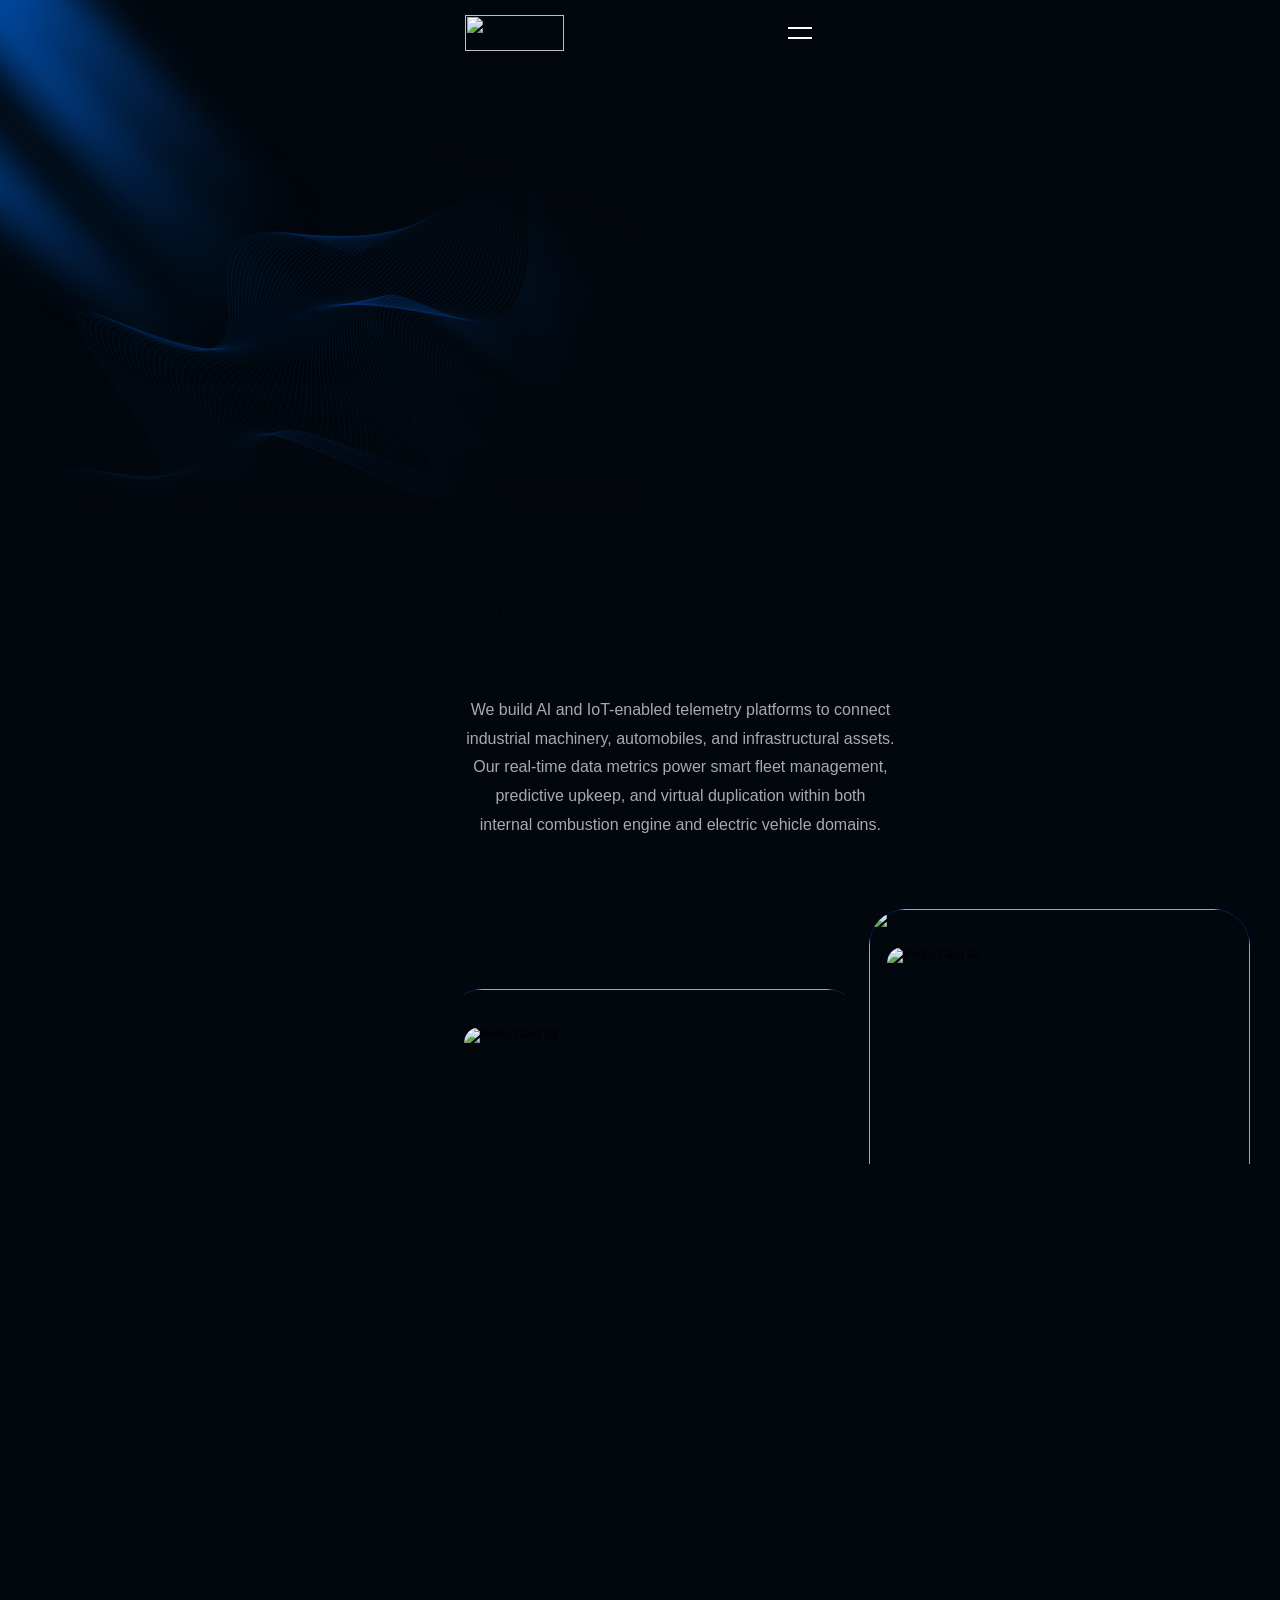
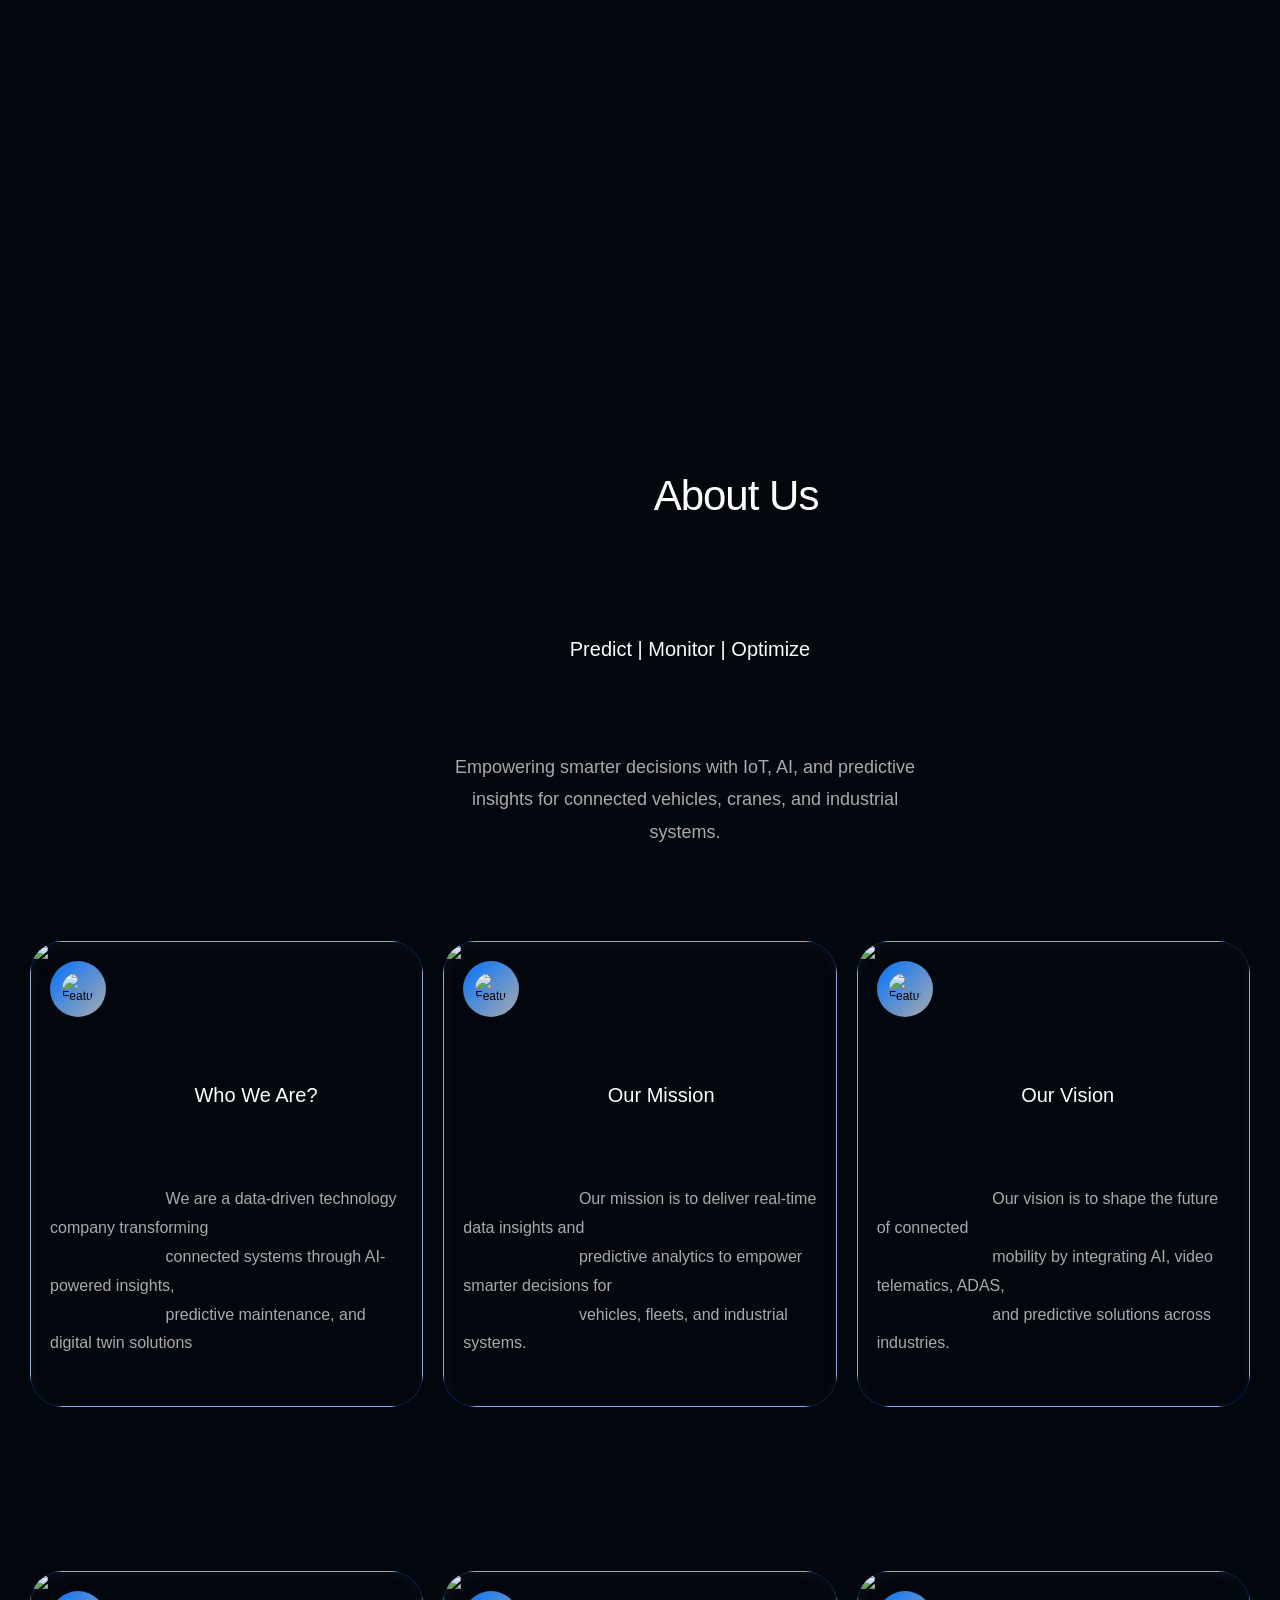
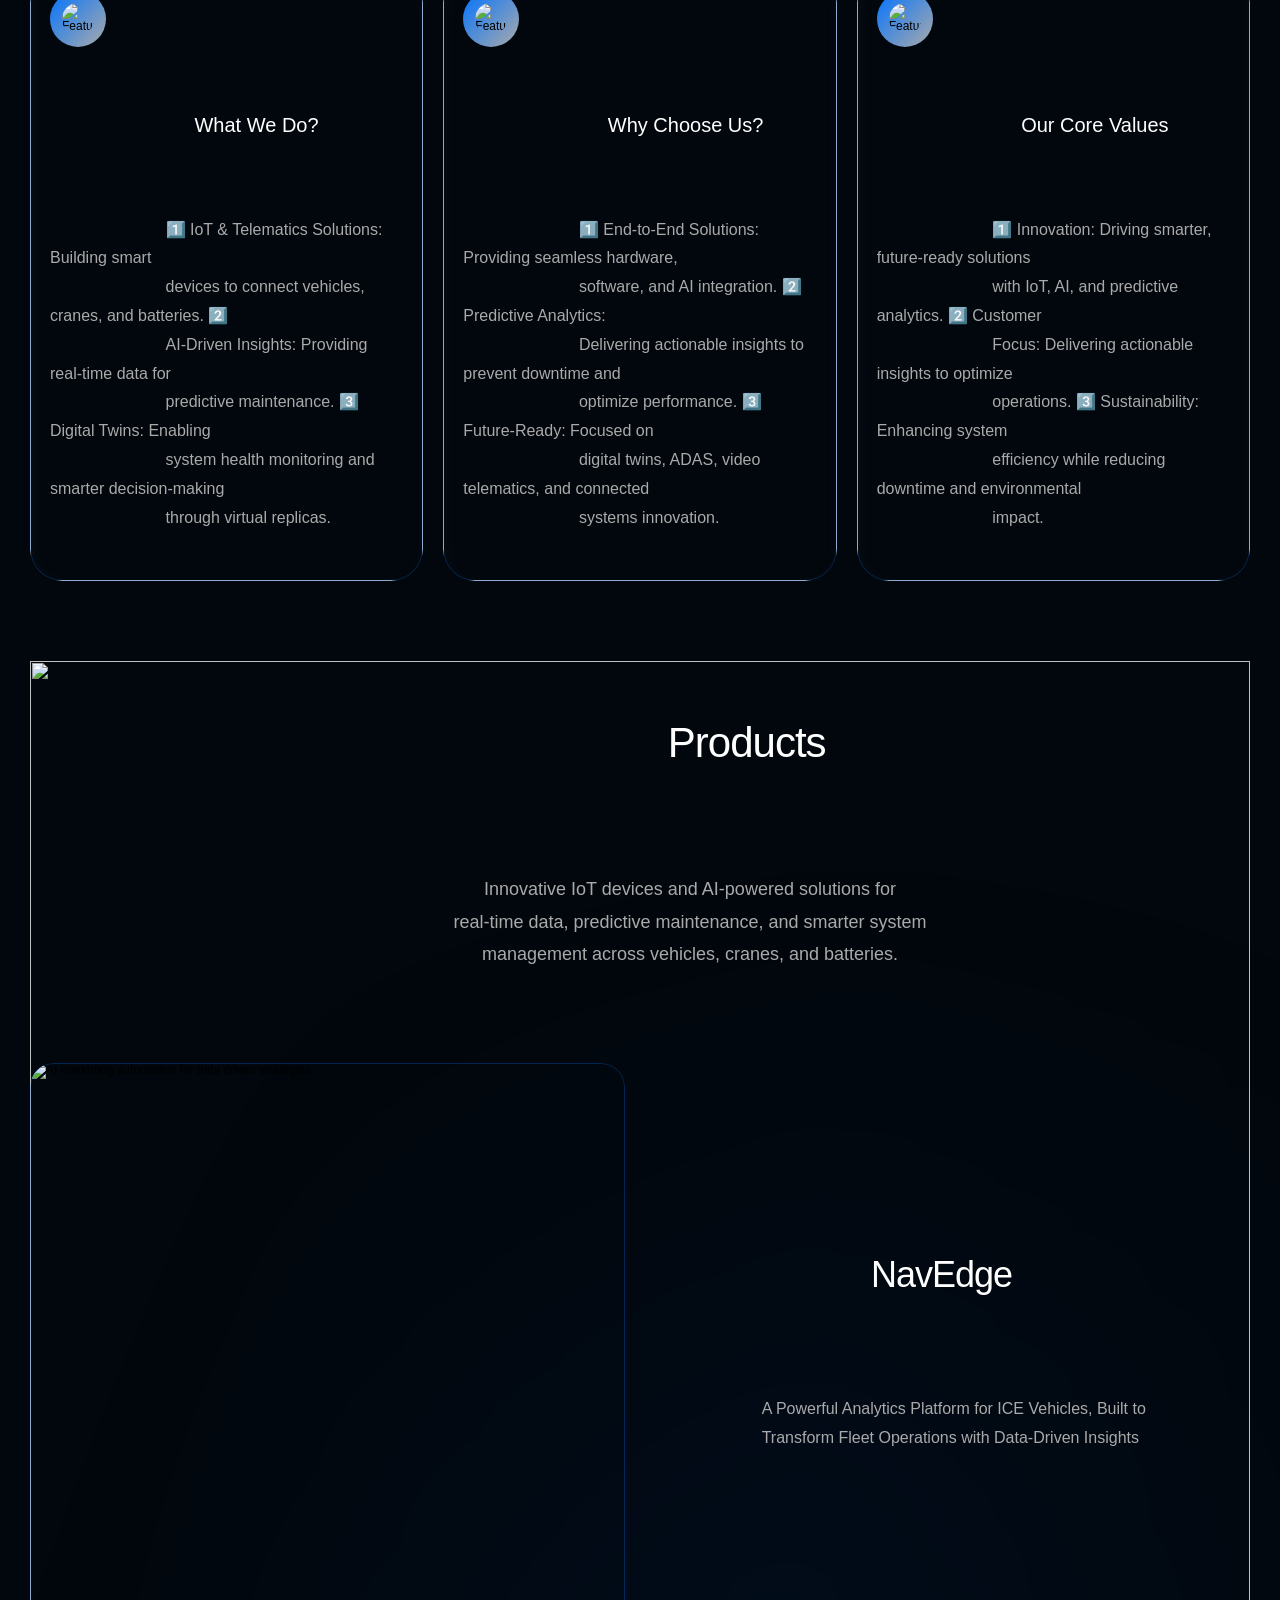
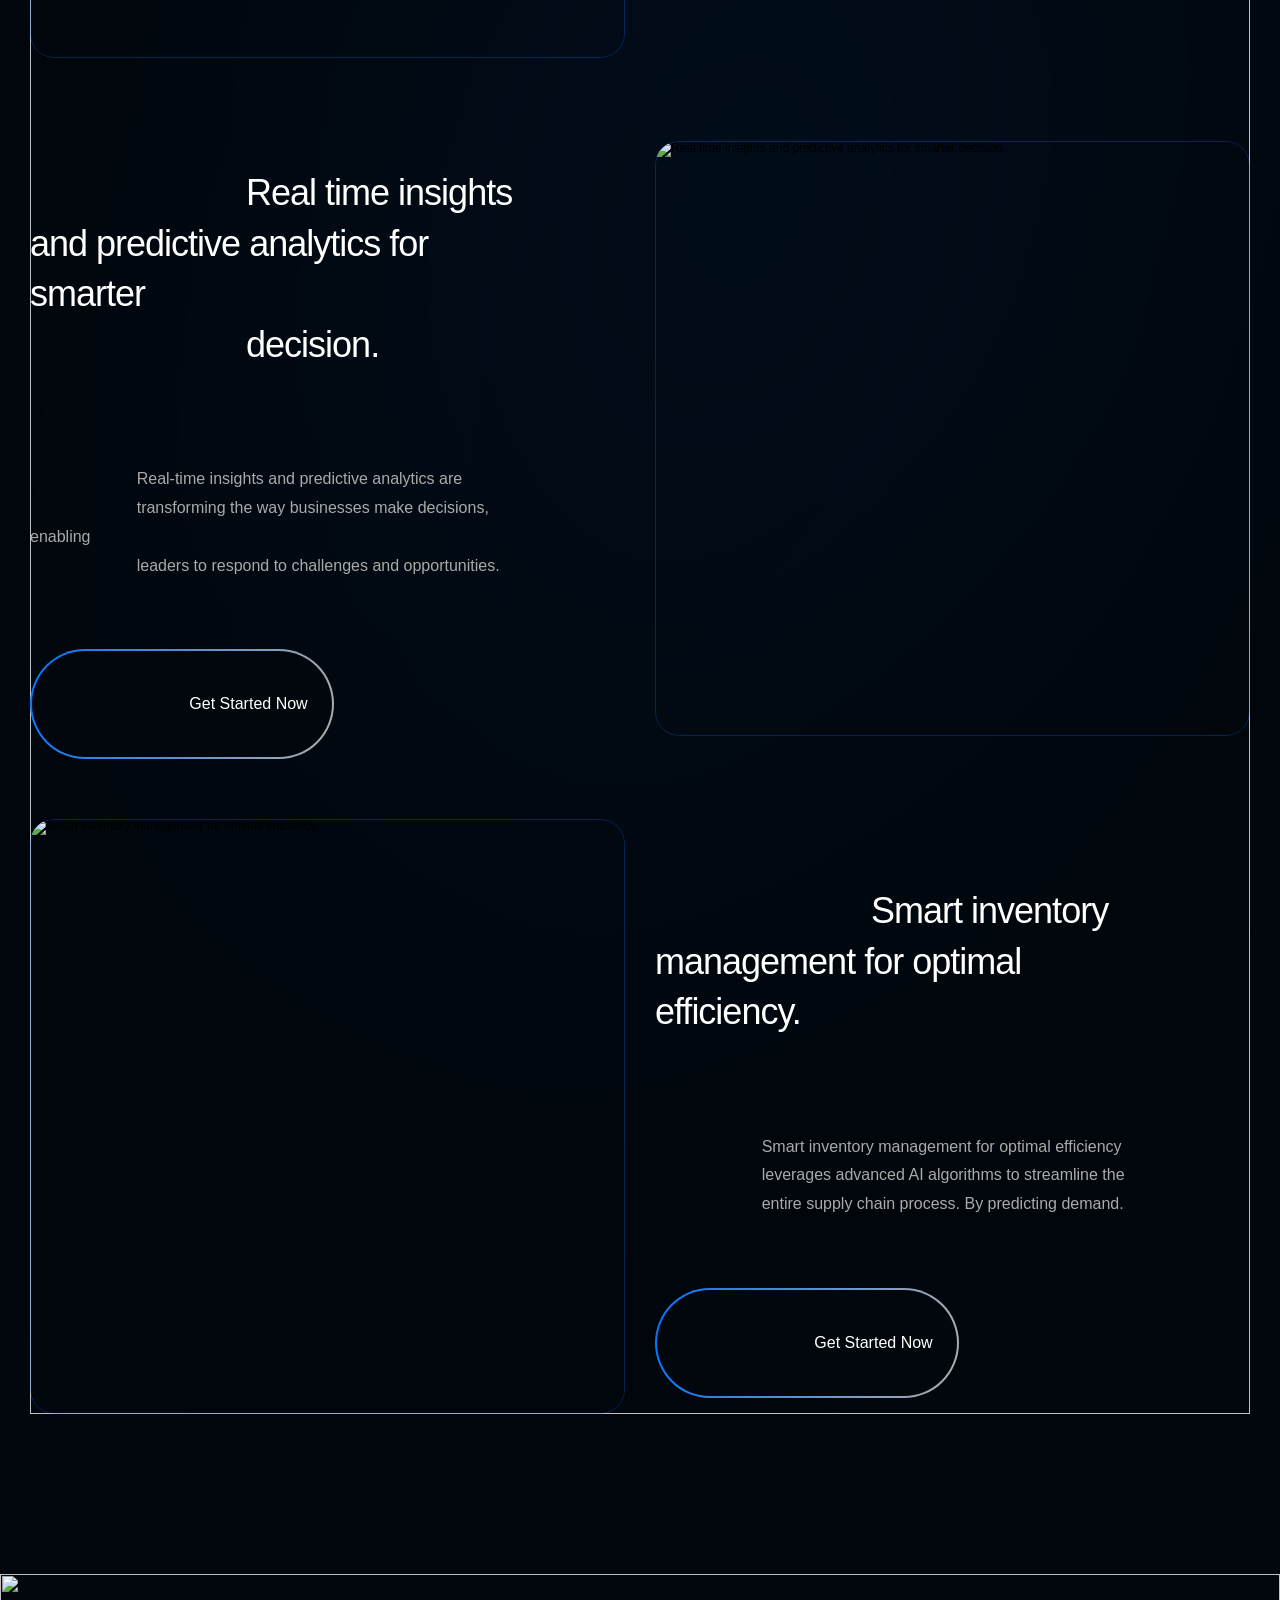
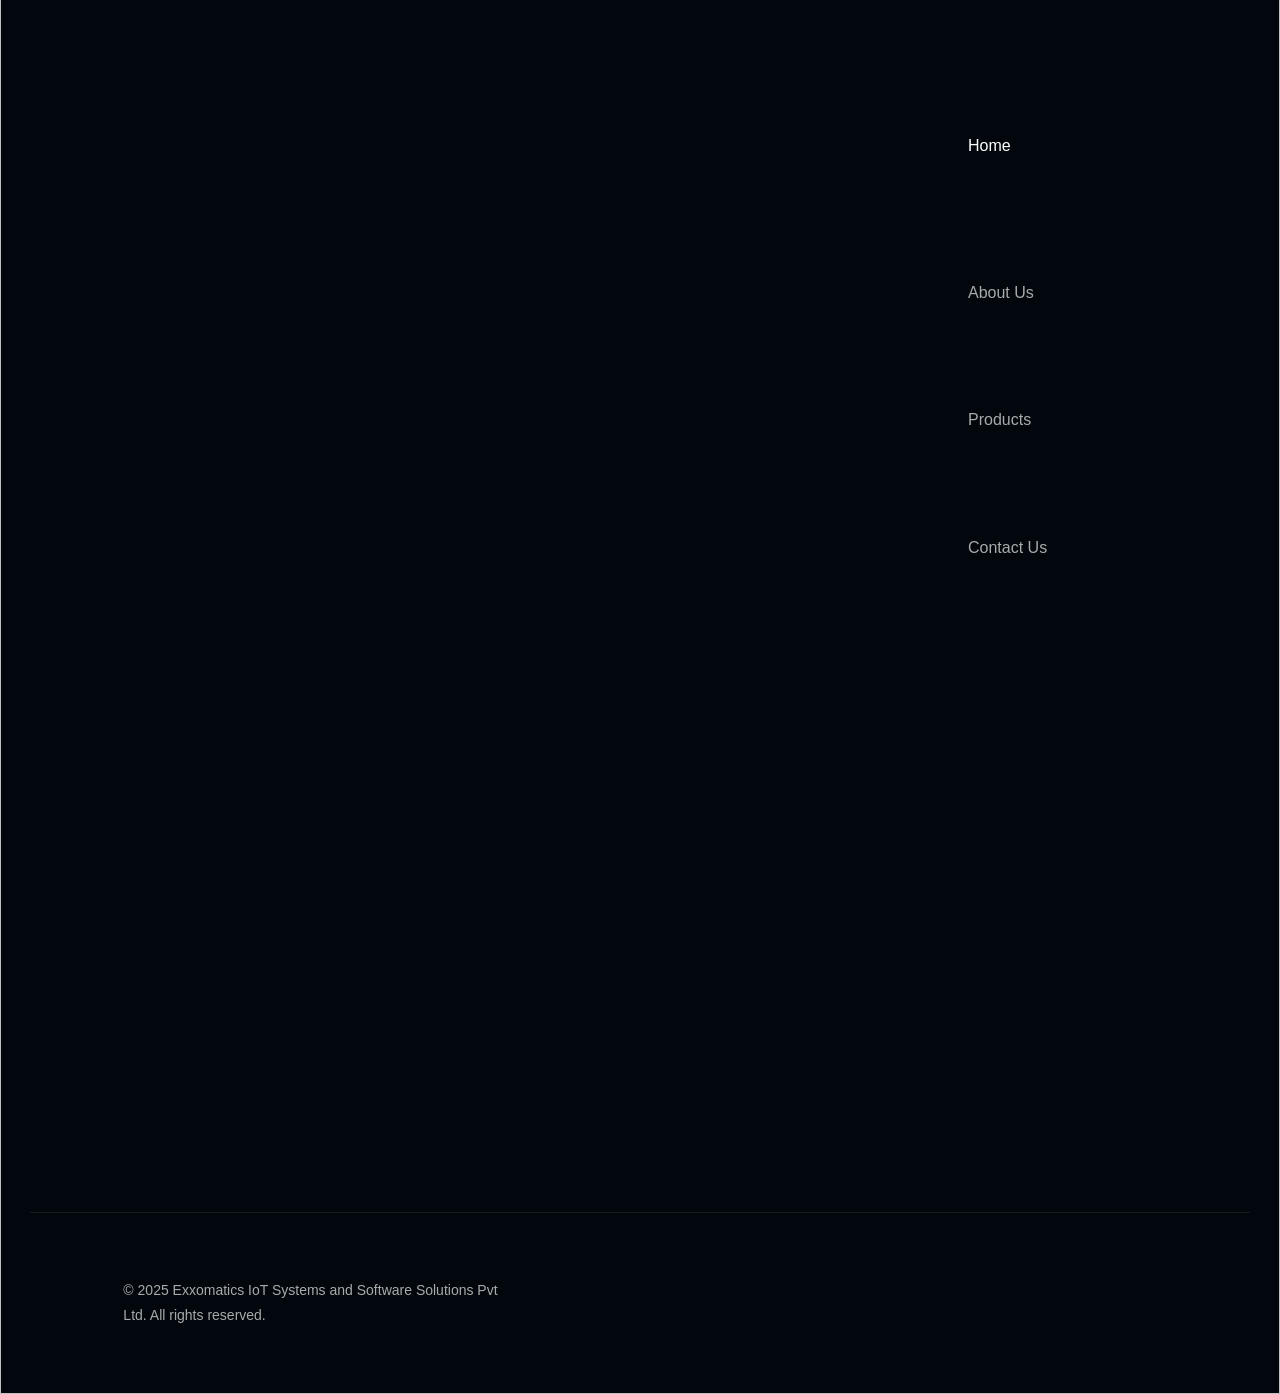
==== index.html @ 09fe3d86 "Rename home.html to index.html" ====
<!DOCTYPE html>
<!-- ✨ Built with Framer • https://www.framer.com/ -->
<html lang="en">
  <head>
    <meta charset="utf-8" />

    <!-- Start of headStart -->

    <!-- End of headStart -->
    <meta name="viewport" content="width=device-width" />
    <meta name="generator" content="Framer a2fb474" />
    <title>
      Exxomatic IoT Systems &amp; Software Solutions Pvt Ltd | Predict. Monitor.
      Optimize.
    </title>
    <meta
      name="description"
      content="Transforming Data into Smarter Decisions"
    />
    <meta
      name="framer-search-index"
      content="https://framerusercontent.com/sites/4FC5nUSyqDYLk5JpTgoFfu/searchIndex-p1q5p3vVkM0e.json"
    />
    <meta name="framer-html-plugin" content="disable" />
    <link
      href="https://framerusercontent.com/images/AKU3R3CQXiGW3M8BLW2cAuYlilk.png"
      rel="icon"
      media="(prefers-color-scheme: light)"
    />
    <link
      href="https://framerusercontent.com/images/AKU3R3CQXiGW3M8BLW2cAuYlilk.png"
      rel="icon"
      media="(prefers-color-scheme: dark)"
    />
    <!-- Open Graph / Facebook -->
    <meta property="og:type" content="website" />
    <meta
      property="og:title"
      content="Exxomatic IoT Systems &amp; Software Solutions Pvt Ltd | Predict. Monitor. Optimize."
    />
    <meta
      property="og:description"
      content="Transforming Data into Smarter Decisions"
    />
    <meta
      property="og:image"
      content="https://framerusercontent.com/images/qCqStUMGWLdL6PnKYRDUr9KjPc.png"
    />
    <!-- Twitter -->
    <meta name="twitter:card" content="summary_large_image" />
    <meta
      name="twitter:title"
      content="Exxomatic IoT Systems &amp; Software Solutions Pvt Ltd | Predict. Monitor. Optimize."
    />
    <meta
      name="twitter:description"
      content="Transforming Data into Smarter Decisions"
    />
    <meta
      name="twitter:image"
      content="https://framerusercontent.com/images/qCqStUMGWLdL6PnKYRDUr9KjPc.png"
    />

    <link href="https://fonts.gstatic.com" rel="preconnect" crossorigin />

    <meta name="robots" content="max-image-preview:large" />
    <link rel="canonical" href="https://exxomatic.framer.ai/" />
    <meta property="og:url" content="https://exxomatic.framer.ai/" />
    <link
      rel="modulepreload"
      fetchpriority="low"
      href="https://framerusercontent.com/sites/4FC5nUSyqDYLk5JpTgoFfu/chunk-47QRPFBD.mjs"
    />
    <link
      rel="modulepreload"
      fetchpriority="low"
      href="https://framerusercontent.com/sites/4FC5nUSyqDYLk5JpTgoFfu/chunk-JR5VT52U.mjs"
    />
    <link
      rel="modulepreload"
      fetchpriority="low"
      href="https://framerusercontent.com/sites/4FC5nUSyqDYLk5JpTgoFfu/chunk-RIUMFBNJ.mjs"
    />
    <link
      rel="modulepreload"
      fetchpriority="low"
      href="https://framerusercontent.com/sites/4FC5nUSyqDYLk5JpTgoFfu/Y7quQEjBr9qn4tW3j5B_N90wY841c7xygZntxo-mhms.5I7DXBCS.mjs"
    />
    <link
      rel="modulepreload"
      fetchpriority="low"
      href="https://framerusercontent.com/sites/4FC5nUSyqDYLk5JpTgoFfu/chunk-4ANNY7PX.mjs"
    />
    <link
      rel="modulepreload"
      fetchpriority="low"
      href="https://framerusercontent.com/sites/4FC5nUSyqDYLk5JpTgoFfu/chunk-RQ7OVHAT.mjs"
    />
    <link
      rel="modulepreload"
      fetchpriority="low"
      href="https://framerusercontent.com/sites/4FC5nUSyqDYLk5JpTgoFfu/chunk-LJTZEK73.mjs"
    />
    <link
      rel="modulepreload"
      fetchpriority="low"
      href="https://framerusercontent.com/sites/4FC5nUSyqDYLk5JpTgoFfu/chunk-NADOUT3C.mjs"
    />
    <link
      rel="modulepreload"
      fetchpriority="low"
      href="https://framerusercontent.com/sites/4FC5nUSyqDYLk5JpTgoFfu/chunk-DEMCSEXC.mjs"
    />
    <link
      rel="modulepreload"
      fetchpriority="low"
      href="https://framerusercontent.com/sites/4FC5nUSyqDYLk5JpTgoFfu/chunk-DKCI6PBL.mjs"
    />
    <link
      rel="modulepreload"
      fetchpriority="low"
      href="https://framerusercontent.com/sites/4FC5nUSyqDYLk5JpTgoFfu/chunk-42U43NKG.mjs"
    />
    <link
      rel="modulepreload"
      fetchpriority="low"
      href="https://framerusercontent.com/sites/4FC5nUSyqDYLk5JpTgoFfu/script_main.DULDEMZR.mjs"
    />
    <style data-framer-breakpoint-css>
      @media (min-width: 1440px) {
        .hidden-x34nni {
          display: none !important;
        }
      }
      @media (min-width: 810px) and (max-width: 1439px) {
        .hidden-1movo38 {
          display: none !important;
        }
      }
      @media (max-width: 809px) {
        .hidden-vsb630 {
          display: none !important;
        }
      }
    </style>
    <style
      data-framer-css-ssr-minified
      data-framer-components="framer-4UASC PropertyOverrides framer-ugHge framer-Gd1LZ framer-qYypj framer-P9WLt framer-9deoV framer-Dru2D framer-yjvhH"
    >
      html,
      body,
      #main {
        margin: 0;
        padding: 0;
        box-sizing: border-box;
      }
      :root {
        -webkit-font-smoothing: antialiased;
        -moz-osx-font-smoothing: grayscale;
      }
      * {
        box-sizing: border-box;
        -webkit-font-smoothing: inherit;
      }
      h1,
      h2,
      h3,
      h4,
      h5,
      h6,
      p,
      figure {
        margin: 0;
      }
      body,
      input,
      textarea,
      select,
      button {
        font-size: 12px;
        font-family: sans-serif;
      }
      body {
        --token-4f74757c-35ae-4849-a268-8cf008c97b56: rgb(0, 115, 255);
        --token-b113d748-e9c2-44b2-9be9-627d7da024cd: rgb(2, 22, 47);
        --token-16833332-22b3-4bf4-b75b-5670c92004ab: rgb(2, 7, 13);
        --token-f78745ce-2f21-46e8-bef8-0f6b597abd4b: rgb(255, 255, 255);
        --token-b4a07562-9d21-427d-a929-14dffff1f88b: rgb(170, 170, 170);
        --token-bfd6ee25-4e0a-4452-a118-8244885401b7: rgb(246, 246, 249);
        --token-91e734b2-14c3-463c-81ab-ccd00da0a691: rgb(248, 248, 248);
        --token-53150b9d-f2c1-46de-8275-6845ee1f13f1: rgba(0, 115, 255, 0.67);
      }
      #__framer-badge-container {
        position: fixed;
        bottom: 0;
        padding: 20px;
        width: 100%;
        display: flex;
        justify-content: right;
        pointer-events: none;
        z-index: 314159;
      }
      .__framer-badge {
        pointer-events: auto;
      }
      @font-face {
        font-family: Archivo;
        font-style: italic;
        font-weight: 500;
        font-stretch: 100%;
        font-display: swap;
        src: url(https://fonts.gstatic.com/s/archivo/v19/k3kBo8UDI-1M0wlSfdzyIEkpwTM29hr-8mTYCx-muLRm.woff2)
          format('woff2');
        unicode-range: U+0102-0103, U+0110-0111, U+0128-0129, U+0168-0169,
          U+01A0-01A1, U+01AF-01B0, U+0300-0301, U+0303-0304, U+0308-0309,
          U+0323, U+0329, U+1EA0-1EF9, U+20AB;
      }
      @font-face {
        font-family: Archivo;
        font-style: italic;
        font-weight: 500;
        font-stretch: 100%;
        font-display: swap;
        src: url(https://fonts.gstatic.com/s/archivo/v19/k3kBo8UDI-1M0wlSfdzyIEkpwTM29hr-8mTYCx6muLRm.woff2)
          format('woff2');
        unicode-range: U+0100-02BA, U+02BD-02C5, U+02C7-02CC, U+02CE-02D7,
          U+02DD-02FF, U+0304, U+0308, U+0329, U+1D00-1DBF, U+1E00-1E9F,
          U+1EF2-1EFF, U+2020, U+20A0-20AB, U+20AD-20C0, U+2113, U+2C60-2C7F,
          U+A720-A7FF;
      }
      @font-face {
        font-family: Archivo;
        font-style: italic;
        font-weight: 500;
        font-stretch: 100%;
        font-display: swap;
        src: url(https://fonts.gstatic.com/s/archivo/v19/k3kBo8UDI-1M0wlSfdzyIEkpwTM29hr-8mTYCxCmuA.woff2)
          format('woff2');
        unicode-range: U+0000-00FF, U+0131, U+0152-0153, U+02BB-02BC, U+02C6,
          U+02DA, U+02DC, U+0304, U+0308, U+0329, U+2000-206F, U+20AC, U+2122,
          U+2191, U+2193, U+2212, U+2215, U+FEFF, U+FFFD;
      }
      @font-face {
        font-family: Archivo;
        font-style: italic;
        font-weight: 700;
        font-stretch: 100%;
        font-display: swap;
        src: url(https://fonts.gstatic.com/s/archivo/v19/k3kBo8UDI-1M0wlSfdzyIEkpwTM29hr-8mTYCx-muLRm.woff2)
          format('woff2');
        unicode-range: U+0102-0103, U+0110-0111, U+0128-0129, U+0168-0169,
          U+01A0-01A1, U+01AF-01B0, U+0300-0301, U+0303-0304, U+0308-0309,
          U+0323, U+0329, U+1EA0-1EF9, U+20AB;
      }
      @font-face {
        font-family: Archivo;
        font-style: italic;
        font-weight: 700;
        font-stretch: 100%;
        font-display: swap;
        src: url(https://fonts.gstatic.com/s/archivo/v19/k3kBo8UDI-1M0wlSfdzyIEkpwTM29hr-8mTYCx6muLRm.woff2)
          format('woff2');
        unicode-range: U+0100-02BA, U+02BD-02C5, U+02C7-02CC, U+02CE-02D7,
          U+02DD-02FF, U+0304, U+0308, U+0329, U+1D00-1DBF, U+1E00-1E9F,
          U+1EF2-1EFF, U+2020, U+20A0-20AB, U+20AD-20C0, U+2113, U+2C60-2C7F,
          U+A720-A7FF;
      }
      @font-face {
        font-family: Archivo;
        font-style: italic;
        font-weight: 700;
        font-stretch: 100%;
        font-display: swap;
        src: url(https://fonts.gstatic.com/s/archivo/v19/k3kBo8UDI-1M0wlSfdzyIEkpwTM29hr-8mTYCxCmuA.woff2)
          format('woff2');
        unicode-range: U+0000-00FF, U+0131, U+0152-0153, U+02BB-02BC, U+02C6,
          U+02DA, U+02DC, U+0304, U+0308, U+0329, U+2000-206F, U+20AC, U+2122,
          U+2191, U+2193, U+2212, U+2215, U+FEFF, U+FFFD;
      }
      @font-face {
        font-family: Archivo;
        font-style: normal;
        font-weight: 500;
        font-stretch: 100%;
        font-display: swap;
        src: url(https://fonts.gstatic.com/s/archivo/v19/k3kPo8UDI-1M0wlSV9XAw6lQkqWY8Q82sLySOxK-vA.woff2)
          format('woff2');
        unicode-range: U+0102-0103, U+0110-0111, U+0128-0129, U+0168-0169,
          U+01A0-01A1, U+01AF-01B0, U+0300-0301, U+0303-0304, U+0308-0309,
          U+0323, U+0329, U+1EA0-1EF9, U+20AB;
      }
      @font-face {
        font-family: Archivo;
        font-style: normal;
        font-weight: 500;
        font-stretch: 100%;
        font-display: swap;
        src: url(https://fonts.gstatic.com/s/archivo/v19/k3kPo8UDI-1M0wlSV9XAw6lQkqWY8Q82sLyTOxK-vA.woff2)
          format('woff2');
        unicode-range: U+0100-02BA, U+02BD-02C5, U+02C7-02CC, U+02CE-02D7,
          U+02DD-02FF, U+0304, U+0308, U+0329, U+1D00-1DBF, U+1E00-1E9F,
          U+1EF2-1EFF, U+2020, U+20A0-20AB, U+20AD-20C0, U+2113, U+2C60-2C7F,
          U+A720-A7FF;
      }
      @font-face {
        font-family: Archivo;
        font-style: normal;
        font-weight: 500;
        font-stretch: 100%;
        font-display: swap;
        src: url(https://fonts.gstatic.com/s/archivo/v19/k3kPo8UDI-1M0wlSV9XAw6lQkqWY8Q82sLydOxI.woff2)
          format('woff2');
        unicode-range: U+0000-00FF, U+0131, U+0152-0153, U+02BB-02BC, U+02C6,
          U+02DA, U+02DC, U+0304, U+0308, U+0329, U+2000-206F, U+20AC, U+2122,
          U+2191, U+2193, U+2212, U+2215, U+FEFF, U+FFFD;
      }
      @font-face {
        font-family: Archivo;
        font-style: normal;
        font-weight: 700;
        font-stretch: 100%;
        font-display: swap;
        src: url(https://fonts.gstatic.com/s/archivo/v19/k3kPo8UDI-1M0wlSV9XAw6lQkqWY8Q82sLySOxK-vA.woff2)
          format('woff2');
        unicode-range: U+0102-0103, U+0110-0111, U+0128-0129, U+0168-0169,
          U+01A0-01A1, U+01AF-01B0, U+0300-0301, U+0303-0304, U+0308-0309,
          U+0323, U+0329, U+1EA0-1EF9, U+20AB;
      }
      @font-face {
        font-family: Archivo;
        font-style: normal;
        font-weight: 700;
        font-stretch: 100%;
        font-display: swap;
        src: url(https://fonts.gstatic.com/s/archivo/v19/k3kPo8UDI-1M0wlSV9XAw6lQkqWY8Q82sLyTOxK-vA.woff2)
          format('woff2');
        unicode-range: U+0100-02BA, U+02BD-02C5, U+02C7-02CC, U+02CE-02D7,
          U+02DD-02FF, U+0304, U+0308, U+0329, U+1D00-1DBF, U+1E00-1E9F,
          U+1EF2-1EFF, U+2020, U+20A0-20AB, U+20AD-20C0, U+2113, U+2C60-2C7F,
          U+A720-A7FF;
      }
      @font-face {
        font-family: Archivo;
        font-style: normal;
        font-weight: 700;
        font-stretch: 100%;
        font-display: swap;
        src: url(https://fonts.gstatic.com/s/archivo/v19/k3kPo8UDI-1M0wlSV9XAw6lQkqWY8Q82sLydOxI.woff2)
          format('woff2');
        unicode-range: U+0000-00FF, U+0131, U+0152-0153, U+02BB-02BC, U+02C6,
          U+02DA, U+02DC, U+0304, U+0308, U+0329, U+2000-206F, U+20AC, U+2122,
          U+2191, U+2193, U+2212, U+2215, U+FEFF, U+FFFD;
      }
      @font-face {
        font-family: Inter;
        src: url(https://framerusercontent.com/assets/5vvr9Vy74if2I6bQbJvbw7SY1pQ.woff2);
        font-display: swap;
        font-style: normal;
        font-weight: 400;
        unicode-range: U+0460-052F, U+1C80-1C88, U+20B4, U+2DE0-2DFF,
          U+A640-A69F, U+FE2E-FE2F;
      }
      @font-face {
        font-family: Inter;
        src: url(https://framerusercontent.com/assets/EOr0mi4hNtlgWNn9if640EZzXCo.woff2);
        font-display: swap;
        font-style: normal;
        font-weight: 400;
        unicode-range: U+0301, U+0400-045F, U+0490-0491, U+04B0-04B1, U+2116;
      }
      @font-face {
        font-family: Inter;
        src: url(https://framerusercontent.com/assets/Y9k9QrlZAqio88Klkmbd8VoMQc.woff2);
        font-display: swap;
        font-style: normal;
        font-weight: 400;
        unicode-range: U+1F00-1FFF;
      }
      @font-face {
        font-family: Inter;
        src: url(https://framerusercontent.com/assets/OYrD2tBIBPvoJXiIHnLoOXnY9M.woff2);
        font-display: swap;
        font-style: normal;
        font-weight: 400;
        unicode-range: U+0370-03FF;
      }
      @font-face {
        font-family: Inter;
        src: url(https://framerusercontent.com/assets/JeYwfuaPfZHQhEG8U5gtPDZ7WQ.woff2);
        font-display: swap;
        font-style: normal;
        font-weight: 400;
        unicode-range: U+0100-024F, U+0259, U+1E00-1EFF, U+2020, U+20A0-20AB,
          U+20AD-20CF, U+2113, U+2C60-2C7F, U+A720-A7FF;
      }
      @font-face {
        font-family: Inter;
        src: url(https://framerusercontent.com/assets/vQyevYAyHtARFwPqUzQGpnDs.woff2);
        font-display: swap;
        font-style: normal;
        font-weight: 400;
        unicode-range: U+0000-00FF, U+0131, U+0152-0153, U+02BB-02BC, U+02C6,
          U+02DA, U+02DC, U+2000-206F, U+2074, U+20AC, U+2122, U+2191, U+2193,
          U+2212, U+2215, U+FEFF, U+FFFD;
      }
      @font-face {
        font-family: Inter;
        src: url(https://framerusercontent.com/assets/b6Y37FthZeALduNqHicBT6FutY.woff2);
        font-display: swap;
        font-style: normal;
        font-weight: 400;
        unicode-range: U+0102-0103, U+0110-0111, U+0128-0129, U+0168-0169,
          U+01A0-01A1, U+01AF-01B0, U+1EA0-1EF9, U+20AB;
      }
      @font-face {
        font-family: Inter;
        src: url(https://framerusercontent.com/assets/CfMzU8w2e7tHgF4T4rATMPuWosA.woff2);
        font-display: swap;
        font-style: italic;
        font-weight: 400;
        unicode-range: U+0460-052F, U+1C80-1C88, U+20B4, U+2DE0-2DFF,
          U+A640-A69F, U+FE2E-FE2F;
      }
      @font-face {
        font-family: Inter;
        src: url(https://framerusercontent.com/assets/867QObYax8ANsfX4TGEVU9YiCM.woff2);
        font-display: swap;
        font-style: italic;
        font-weight: 400;
        unicode-range: U+0301, U+0400-045F, U+0490-0491, U+04B0-04B1, U+2116;
      }
      @font-face {
        font-family: Inter;
        src: url(https://framerusercontent.com/assets/Oyn2ZbENFdnW7mt2Lzjk1h9Zb9k.woff2);
        font-display: swap;
        font-style: italic;
        font-weight: 400;
        unicode-range: U+1F00-1FFF;
      }
      @font-face {
        font-family: Inter;
        src: url(https://framerusercontent.com/assets/cdAe8hgZ1cMyLu9g005pAW3xMo.woff2);
        font-display: swap;
        font-style: italic;
        font-weight: 400;
        unicode-range: U+0370-03FF;
      }
      @font-face {
        font-family: Inter;
        src: url(https://framerusercontent.com/assets/DOfvtmE1UplCq161m6Hj8CSQYg.woff2);
        font-display: swap;
        font-style: italic;
        font-weight: 400;
        unicode-range: U+0100-024F, U+0259, U+1E00-1EFF, U+2020, U+20A0-20AB,
          U+20AD-20CF, U+2113, U+2C60-2C7F, U+A720-A7FF;
      }
      @font-face {
        font-family: Inter;
        src: url(https://framerusercontent.com/assets/vFzuJY0c65av44uhEKB6vyjFMg.woff2);
        font-display: swap;
        font-style: italic;
        font-weight: 400;
        unicode-range: U+0000-00FF, U+0131, U+0152-0153, U+02BB-02BC, U+02C6,
          U+02DA, U+02DC, U+2000-206F, U+2074, U+20AC, U+2122, U+2191, U+2193,
          U+2212, U+2215, U+FEFF, U+FFFD;
      }
      @font-face {
        font-family: Inter;
        src: url(https://framerusercontent.com/assets/tKtBcDnBMevsEEJKdNGhhkLzYo.woff2);
        font-display: swap;
        font-style: italic;
        font-weight: 400;
        unicode-range: U+0102-0103, U+0110-0111, U+0128-0129, U+0168-0169,
          U+01A0-01A1, U+01AF-01B0, U+1EA0-1EF9, U+20AB;
      }
      @font-face {
        font-family: Inter;
        src: url(https://framerusercontent.com/assets/5A3Ce6C9YYmCjpQx9M4inSaKU.woff2);
        font-display: swap;
        font-style: normal;
        font-weight: 500;
        unicode-range: U+0460-052F, U+1C80-1C88, U+20B4, U+2DE0-2DFF,
          U+A640-A69F, U+FE2E-FE2F;
      }
      @font-face {
        font-family: Inter;
        src: url(https://framerusercontent.com/assets/Qx95Xyt0Ka3SGhinnbXIGpEIyP4.woff2);
        font-display: swap;
        font-style: normal;
        font-weight: 500;
        unicode-range: U+0301, U+0400-045F, U+0490-0491, U+04B0-04B1, U+2116;
      }
      @font-face {
        font-family: Inter;
        src: url(https://framerusercontent.com/assets/6mJuEAguuIuMog10gGvH5d3cl8.woff2);
        font-display: swap;
        font-style: normal;
        font-weight: 500;
        unicode-range: U+1F00-1FFF;
      }
      @font-face {
        font-family: Inter;
        src: url(https://framerusercontent.com/assets/xYYWaj7wCU5zSQH0eXvSaS19wo.woff2);
        font-display: swap;
        font-style: normal;
        font-weight: 500;
        unicode-range: U+0370-03FF;
      }
      @font-face {
        font-family: Inter;
        src: url(https://framerusercontent.com/assets/otTaNuNpVK4RbdlT7zDDdKvQBA.woff2);
        font-display: swap;
        font-style: normal;
        font-weight: 500;
        unicode-range: U+0100-024F, U+0259, U+1E00-1EFF, U+2020, U+20A0-20AB,
          U+20AD-20CF, U+2113, U+2C60-2C7F, U+A720-A7FF;
      }
      @font-face {
        font-family: Inter;
        src: url(https://framerusercontent.com/assets/d3tHnaQIAeqiE5hGcRw4mmgWYU.woff2);
        font-display: swap;
        font-style: normal;
        font-weight: 500;
        unicode-range: U+0000-00FF, U+0131, U+0152-0153, U+02BB-02BC, U+02C6,
          U+02DA, U+02DC, U+2000-206F, U+2074, U+20AC, U+2122, U+2191, U+2193,
          U+2212, U+2215, U+FEFF, U+FFFD;
      }
      @font-face {
        font-family: Inter;
        src: url(https://framerusercontent.com/assets/DolVirEGb34pEXEp8t8FQBSK4.woff2);
        font-display: swap;
        font-style: normal;
        font-weight: 500;
        unicode-range: U+0102-0103, U+0110-0111, U+0128-0129, U+0168-0169,
          U+01A0-01A1, U+01AF-01B0, U+1EA0-1EF9, U+20AB;
      }
      @font-face {
        font-family: Inter;
        src: url(https://framerusercontent.com/assets/DpPBYI0sL4fYLgAkX8KXOPVt7c.woff2);
        font-display: swap;
        font-style: normal;
        font-weight: 700;
        unicode-range: U+0460-052F, U+1C80-1C88, U+20B4, U+2DE0-2DFF,
          U+A640-A69F, U+FE2E-FE2F;
      }
      @font-face {
        font-family: Inter;
        src: url(https://framerusercontent.com/assets/4RAEQdEOrcnDkhHiiCbJOw92Lk.woff2);
        font-display: swap;
        font-style: normal;
        font-weight: 700;
        unicode-range: U+0301, U+0400-045F, U+0490-0491, U+04B0-04B1, U+2116;
      }
      @font-face {
        font-family: Inter;
        src: url(https://framerusercontent.com/assets/1K3W8DizY3v4emK8Mb08YHxTbs.woff2);
        font-display: swap;
        font-style: normal;
        font-weight: 700;
        unicode-range: U+1F00-1FFF;
      }
      @font-face {
        font-family: Inter;
        src: url(https://framerusercontent.com/assets/tUSCtfYVM1I1IchuyCwz9gDdQ.woff2);
        font-display: swap;
        font-style: normal;
        font-weight: 700;
        unicode-range: U+0370-03FF;
      }
      @font-face {
        font-family: Inter;
        src: url(https://framerusercontent.com/assets/VgYFWiwsAC5OYxAycRXXvhze58.woff2);
        font-display: swap;
        font-style: normal;
        font-weight: 700;
        unicode-range: U+0100-024F, U+0259, U+1E00-1EFF, U+2020, U+20A0-20AB,
          U+20AD-20CF, U+2113, U+2C60-2C7F, U+A720-A7FF;
      }
      @font-face {
        font-family: Inter;
        src: url(https://framerusercontent.com/assets/DXD0Q7LSl7HEvDzucnyLnGBHM.woff2);
        font-display: swap;
        font-style: normal;
        font-weight: 700;
        unicode-range: U+0000-00FF, U+0131, U+0152-0153, U+02BB-02BC, U+02C6,
          U+02DA, U+02DC, U+2000-206F, U+2074, U+20AC, U+2122, U+2191, U+2193,
          U+2212, U+2215, U+FEFF, U+FFFD;
      }
      @font-face {
        font-family: Inter;
        src: url(https://framerusercontent.com/assets/GIryZETIX4IFypco5pYZONKhJIo.woff2);
        font-display: swap;
        font-style: normal;
        font-weight: 700;
        unicode-range: U+0102-0103, U+0110-0111, U+0128-0129, U+0168-0169,
          U+01A0-01A1, U+01AF-01B0, U+1EA0-1EF9, U+20AB;
      }
      @font-face {
        font-family: Inter;
        src: url(https://framerusercontent.com/assets/H89BbHkbHDzlxZzxi8uPzTsp90.woff2);
        font-display: swap;
        font-style: italic;
        font-weight: 700;
        unicode-range: U+0460-052F, U+1C80-1C88, U+20B4, U+2DE0-2DFF,
          U+A640-A69F, U+FE2E-FE2F;
      }
      @font-face {
        font-family: Inter;
        src: url(https://framerusercontent.com/assets/u6gJwDuwB143kpNK1T1MDKDWkMc.woff2);
        font-display: swap;
        font-style: italic;
        font-weight: 700;
        unicode-range: U+0301, U+0400-045F, U+0490-0491, U+04B0-04B1, U+2116;
      }
      @font-face {
        font-family: Inter;
        src: url(https://framerusercontent.com/assets/43sJ6MfOPh1LCJt46OvyDuSbA6o.woff2);
        font-display: swap;
        font-style: italic;
        font-weight: 700;
        unicode-range: U+1F00-1FFF;
      }
      @font-face {
        font-family: Inter;
        src: url(https://framerusercontent.com/assets/wccHG0r4gBDAIRhfHiOlq6oEkqw.woff2);
        font-display: swap;
        font-style: italic;
        font-weight: 700;
        unicode-range: U+0370-03FF;
      }
      @font-face {
        font-family: Inter;
        src: url(https://framerusercontent.com/assets/WZ367JPwf9bRW6LdTHN8rXgSjw.woff2);
        font-display: swap;
        font-style: italic;
        font-weight: 700;
        unicode-range: U+0100-024F, U+0259, U+1E00-1EFF, U+2020, U+20A0-20AB,
          U+20AD-20CF, U+2113, U+2C60-2C7F, U+A720-A7FF;
      }
      @font-face {
        font-family: Inter;
        src: url(https://framerusercontent.com/assets/QxmhnWTzLtyjIiZcfaLIJ8EFBXU.woff2);
        font-display: swap;
        font-style: italic;
        font-weight: 700;
        unicode-range: U+0000-00FF, U+0131, U+0152-0153, U+02BB-02BC, U+02C6,
          U+02DA, U+02DC, U+2000-206F, U+2074, U+20AC, U+2122, U+2191, U+2193,
          U+2212, U+2215, U+FEFF, U+FFFD;
      }
      @font-face {
        font-family: Inter;
        src: url(https://framerusercontent.com/assets/2A4Xx7CngadFGlVV4xrO06OBHY.woff2);
        font-display: swap;
        font-style: italic;
        font-weight: 700;
        unicode-range: U+0102-0103, U+0110-0111, U+0128-0129, U+0168-0169,
          U+01A0-01A1, U+01AF-01B0, U+1EA0-1EF9, U+20AB;
      }
      @font-face {
        font-family: Inter;
        src: url(https://framerusercontent.com/assets/khkJkwSL66WFg8SX6Wa726c.woff2);
        font-display: swap;
        font-style: italic;
        font-weight: 500;
        unicode-range: U+0460-052F, U+1C80-1C88, U+20B4, U+2DE0-2DFF,
          U+A640-A69F, U+FE2E-FE2F;
      }
      @font-face {
        font-family: Inter;
        src: url(https://framerusercontent.com/assets/0E7IMbDzcGABpBwwqNEt60wU0w.woff2);
        font-display: swap;
        font-style: italic;
        font-weight: 500;
        unicode-range: U+0301, U+0400-045F, U+0490-0491, U+04B0-04B1, U+2116;
      }
      @font-face {
        font-family: Inter;
        src: url(https://framerusercontent.com/assets/NTJ0nQgIF0gcDelS14zQ9NR9Q.woff2);
        font-display: swap;
        font-style: italic;
        font-weight: 500;
        unicode-range: U+1F00-1FFF;
      }
      @font-face {
        font-family: Inter;
        src: url(https://framerusercontent.com/assets/QrcNhgEPfRl0LS8qz5Ln8olanl8.woff2);
        font-display: swap;
        font-style: italic;
        font-weight: 500;
        unicode-range: U+0370-03FF;
      }
      @font-face {
        font-family: Inter;
        src: url(https://framerusercontent.com/assets/JEXmejW8mXOYMtt0hyRg811kHac.woff2);
        font-display: swap;
        font-style: italic;
        font-weight: 500;
        unicode-range: U+0100-024F, U+0259, U+1E00-1EFF, U+2020, U+20A0-20AB,
          U+20AD-20CF, U+2113, U+2C60-2C7F, U+A720-A7FF;
      }
      @font-face {
        font-family: Inter;
        src: url(https://framerusercontent.com/assets/ksvR4VsLksjpSwnC2fPgHRNMw.woff2);
        font-display: swap;
        font-style: italic;
        font-weight: 500;
        unicode-range: U+0000-00FF, U+0131, U+0152-0153, U+02BB-02BC, U+02C6,
          U+02DA, U+02DC, U+2000-206F, U+2074, U+20AC, U+2122, U+2191, U+2193,
          U+2212, U+2215, U+FEFF, U+FFFD;
      }
      @font-face {
        font-family: Inter;
        src: url(https://framerusercontent.com/assets/uy9s0iWuxiNnVt8EpTI3gzohpwo.woff2);
        font-display: swap;
        font-style: italic;
        font-weight: 500;
        unicode-range: U+0102-0103, U+0110-0111, U+0128-0129, U+0168-0169,
          U+01A0-01A1, U+01AF-01B0, U+1EA0-1EF9, U+20AB;
      }
      @font-face {
        font-family: Inter;
        src: url(https://framerusercontent.com/assets/hyOgCu0Xnghbimh0pE8QTvtt2AU.woff2);
        font-display: swap;
        font-style: normal;
        font-weight: 600;
        unicode-range: U+0460-052F, U+1C80-1C88, U+20B4, U+2DE0-2DFF,
          U+A640-A69F, U+FE2E-FE2F;
      }
      @font-face {
        font-family: Inter;
        src: url(https://framerusercontent.com/assets/NeGmSOXrPBfEFIy5YZeHq17LEDA.woff2);
        font-display: swap;
        font-style: normal;
        font-weight: 600;
        unicode-range: U+0301, U+0400-045F, U+0490-0491, U+04B0-04B1, U+2116;
      }
      @font-face {
        font-family: Inter;
        src: url(https://framerusercontent.com/assets/oYaAX5himiTPYuN8vLWnqBbfD2s.woff2);
        font-display: swap;
        font-style: normal;
        font-weight: 600;
        unicode-range: U+1F00-1FFF;
      }
      @font-face {
        font-family: Inter;
        src: url(https://framerusercontent.com/assets/lEJLP4R0yuCaMCjSXYHtJw72M.woff2);
        font-display: swap;
        font-style: normal;
        font-weight: 600;
        unicode-range: U+0370-03FF;
      }
      @font-face {
        font-family: Inter;
        src: url(https://framerusercontent.com/assets/cRJyLNuTJR5jbyKzGi33wU9cqIQ.woff2);
        font-display: swap;
        font-style: normal;
        font-weight: 600;
        unicode-range: U+0100-024F, U+0259, U+1E00-1EFF, U+2020, U+20A0-20AB,
          U+20AD-20CF, U+2113, U+2C60-2C7F, U+A720-A7FF;
      }
      @font-face {
        font-family: Inter;
        src: url(https://framerusercontent.com/assets/1ZFS7N918ojhhd0nQWdj3jz4w.woff2);
        font-display: swap;
        font-style: normal;
        font-weight: 600;
        unicode-range: U+0000-00FF, U+0131, U+0152-0153, U+02BB-02BC, U+02C6,
          U+02DA, U+02DC, U+2000-206F, U+2074, U+20AC, U+2122, U+2191, U+2193,
          U+2212, U+2215, U+FEFF, U+FFFD;
      }
      @font-face {
        font-family: Inter;
        src: url(https://framerusercontent.com/assets/A0Wcc7NgXMjUuFdquHDrIZpzZw0.woff2);
        font-display: swap;
        font-style: normal;
        font-weight: 600;
        unicode-range: U+0102-0103, U+0110-0111, U+0128-0129, U+0168-0169,
          U+01A0-01A1, U+01AF-01B0, U+1EA0-1EF9, U+20AB;
      }
      @font-face {
        font-family: Inter;
        src: url(https://framerusercontent.com/assets/vxBnBhH8768IFAXAb4Qf6wQHKs.woff2);
        font-display: swap;
        font-style: italic;
        font-weight: 600;
        unicode-range: U+0460-052F, U+1C80-1C88, U+20B4, U+2DE0-2DFF,
          U+A640-A69F, U+FE2E-FE2F;
      }
      @font-face {
        font-family: Inter;
        src: url(https://framerusercontent.com/assets/zSsEuoJdh8mcFVk976C05ZfQr8.woff2);
        font-display: swap;
        font-style: italic;
        font-weight: 600;
        unicode-range: U+0301, U+0400-045F, U+0490-0491, U+04B0-04B1, U+2116;
      }
      @font-face {
        font-family: Inter;
        src: url(https://framerusercontent.com/assets/b8ezwLrN7h2AUoPEENcsTMVJ0.woff2);
        font-display: swap;
        font-style: italic;
        font-weight: 600;
        unicode-range: U+1F00-1FFF;
      }
      @font-face {
        font-family: Inter;
        src: url(https://framerusercontent.com/assets/mvNEIBLyHbscgHtwfsByjXUz3XY.woff2);
        font-display: swap;
        font-style: italic;
        font-weight: 600;
        unicode-range: U+0370-03FF;
      }
      @font-face {
        font-family: Inter;
        src: url(https://framerusercontent.com/assets/6FI2EneKzM3qBy5foOZXey7coCA.woff2);
        font-display: swap;
        font-style: italic;
        font-weight: 600;
        unicode-range: U+0100-024F, U+0259, U+1E00-1EFF, U+2020, U+20A0-20AB,
          U+20AD-20CF, U+2113, U+2C60-2C7F, U+A720-A7FF;
      }
      @font-face {
        font-family: Inter;
        src: url(https://framerusercontent.com/assets/qrVgiXNd6RuQjETYQiVQ9nqCk.woff2);
        font-display: swap;
        font-style: italic;
        font-weight: 600;
        unicode-range: U+0000-00FF, U+0131, U+0152-0153, U+02BB-02BC, U+02C6,
          U+02DA, U+02DC, U+2000-206F, U+2074, U+20AC, U+2122, U+2191, U+2193,
          U+2212, U+2215, U+FEFF, U+FFFD;
      }
      @font-face {
        font-family: Inter;
        src: url(https://framerusercontent.com/assets/NHHeAKJVP0ZWHk5YZnQQChIsBM.woff2);
        font-display: swap;
        font-style: italic;
        font-weight: 600;
        unicode-range: U+0102-0103, U+0110-0111, U+0128-0129, U+0168-0169,
          U+01A0-01A1, U+01AF-01B0, U+1EA0-1EF9, U+20AB;
      }
      @font-face {
        font-family: Archivo Placeholder;
        src: local('Arial');
        ascent-override: 88.86%;
        descent-override: 21.25%;
        line-gap-override: 0%;
        size-adjust: 98.81%;
      }
      @font-face {
        font-family: Inter Placeholder;
        src: local('Arial');
        ascent-override: 89.79%;
        descent-override: 22.36%;
        line-gap-override: 0%;
        size-adjust: 107.89%;
      }
      body {
        --framer-will-change-override: none;
      }
      @supports (background: -webkit-named-image(i)) and
        (not (grid-template-rows: subgrid)) {
        body {
          --framer-will-change-override: transform;
        }
      }
      [data-framer-component-type] {
        position: absolute;
      }
      [data-framer-component-type='Text'] {
        cursor: inherit;
      }
      [data-framer-component-text-autosized] * {
        white-space: pre;
      }
      [data-framer-component-type='Text'] > * {
        text-align: var(--framer-text-alignment, start);
      }
      [data-framer-component-type='Text'] span span,
      [data-framer-component-type='Text'] p span,
      [data-framer-component-type='Text'] h1 span,
      [data-framer-component-type='Text'] h2 span,
      [data-framer-component-type='Text'] h3 span,
      [data-framer-component-type='Text'] h4 span,
      [data-framer-component-type='Text'] h5 span,
      [data-framer-component-type='Text'] h6 span {
        display: block;
      }
      [data-framer-component-type='Text'] span span span,
      [data-framer-component-type='Text'] p span span,
      [data-framer-component-type='Text'] h1 span span,
      [data-framer-component-type='Text'] h2 span span,
      [data-framer-component-type='Text'] h3 span span,
      [data-framer-component-type='Text'] h4 span span,
      [data-framer-component-type='Text'] h5 span span,
      [data-framer-component-type='Text'] h6 span span {
        display: unset;
      }
      [data-framer-component-type='Text'] div div span,
      [data-framer-component-type='Text'] a div span,
      [data-framer-component-type='Text'] span span span,
      [data-framer-component-type='Text'] p span span,
      [data-framer-component-type='Text'] h1 span span,
      [data-framer-component-type='Text'] h2 span span,
      [data-framer-component-type='Text'] h3 span span,
      [data-framer-component-type='Text'] h4 span span,
      [data-framer-component-type='Text'] h5 span span,
      [data-framer-component-type='Text'] h6 span span,
      [data-framer-component-type='Text'] a {
        font-family: var(--font-family);
        font-style: var(--font-style);
        font-weight: min(
          calc(var(--framer-font-weight-increase, 0) + var(--font-weight, 400)),
          900
        );
        color: var(--text-color);
        letter-spacing: var(--letter-spacing);
        font-size: var(--font-size);
        text-transform: var(--text-transform);
        text-decoration: var(--text-decoration);
        line-height: var(--line-height);
      }
      [data-framer-component-type='Text'] div div span,
      [data-framer-component-type='Text'] a div span,
      [data-framer-component-type='Text'] span span span,
      [data-framer-component-type='Text'] p span span,
      [data-framer-component-type='Text'] h1 span span,
      [data-framer-component-type='Text'] h2 span span,
      [data-framer-component-type='Text'] h3 span span,
      [data-framer-component-type='Text'] h4 span span,
      [data-framer-component-type='Text'] h5 span span,
      [data-framer-component-type='Text'] h6 span span,
      [data-framer-component-type='Text'] a {
        --font-family: var(--framer-font-family);
        --font-style: var(--framer-font-style);
        --font-weight: var(--framer-font-weight);
        --text-color: var(--framer-text-color);
        --letter-spacing: var(--framer-letter-spacing);
        --font-size: var(--framer-font-size);
        --text-transform: var(--framer-text-transform);
        --text-decoration: var(--framer-text-decoration);
        --line-height: var(--framer-line-height);
      }
      [data-framer-component-type='Text'] a,
      [data-framer-component-type='Text'] a div span,
      [data-framer-component-type='Text'] a span span span,
      [data-framer-component-type='Text'] a p span span,
      [data-framer-component-type='Text'] a h1 span span,
      [data-framer-component-type='Text'] a h2 span span,
      [data-framer-component-type='Text'] a h3 span span,
      [data-framer-component-type='Text'] a h4 span span,
      [data-framer-component-type='Text'] a h5 span span,
      [data-framer-component-type='Text'] a h6 span span {
        --font-family: var(
          --framer-link-font-family,
          var(--framer-font-family)
        );
        --font-style: var(--framer-link-font-style, var(--framer-font-style));
        --font-weight: var(
          --framer-link-font-weight,
          var(--framer-font-weight)
        );
        --text-color: var(--framer-link-text-color, var(--framer-text-color));
        --font-size: var(--framer-link-font-size, var(--framer-font-size));
        --text-transform: var(
          --framer-link-text-transform,
          var(--framer-text-transform)
        );
        --text-decoration: var(
          --framer-link-text-decoration,
          var(--framer-text-decoration)
        );
      }
      [data-framer-component-type='Text'] a:hover,
      [data-framer-component-type='Text'] a div span:hover,
      [data-framer-component-type='Text'] a span span span:hover,
      [data-framer-component-type='Text'] a p span span:hover,
      [data-framer-component-type='Text'] a h1 span span:hover,
      [data-framer-component-type='Text'] a h2 span span:hover,
      [data-framer-component-type='Text'] a h3 span span:hover,
      [data-framer-component-type='Text'] a h4 span span:hover,
      [data-framer-component-type='Text'] a h5 span span:hover,
      [data-framer-component-type='Text'] a h6 span span:hover {
        --font-family: var(
          --framer-link-hover-font-family,
          var(--framer-link-font-family, var(--framer-font-family))
        );
        --font-style: var(
          --framer-link-hover-font-style,
          var(--framer-link-font-style, var(--framer-font-style))
        );
        --font-weight: var(
          --framer-link-hover-font-weight,
          var(--framer-link-font-weight, var(--framer-font-weight))
        );
        --text-color: var(
          --framer-link-hover-text-color,
          var(--framer-link-text-color, var(--framer-text-color))
        );
        --font-size: var(
          --framer-link-hover-font-size,
          var(--framer-link-font-size, var(--framer-font-size))
        );
        --text-transform: var(
          --framer-link-hover-text-transform,
          var(--framer-link-text-transform, var(--framer-text-transform))
        );
        --text-decoration: var(
          --framer-link-hover-text-decoration,
          var(--framer-link-text-decoration, var(--framer-text-decoration))
        );
      }
      [data-framer-component-type='Text'].isCurrent a,
      [data-framer-component-type='Text'].isCurrent a div span,
      [data-framer-component-type='Text'].isCurrent a span span span,
      [data-framer-component-type='Text'].isCurrent a p span span,
      [data-framer-component-type='Text'].isCurrent a h1 span span,
      [data-framer-component-type='Text'].isCurrent a h2 span span,
      [data-framer-component-type='Text'].isCurrent a h3 span span,
      [data-framer-component-type='Text'].isCurrent a h4 span span,
      [data-framer-component-type='Text'].isCurrent a h5 span span,
      [data-framer-component-type='Text'].isCurrent a h6 span span {
        --font-family: var(
          --framer-link-current-font-family,
          var(--framer-link-font-family, var(--framer-font-family))
        );
        --font-style: var(
          --framer-link-current-font-style,
          var(--framer-link-font-style, var(--framer-font-style))
        );
        --font-weight: var(
          --framer-link-current-font-weight,
          var(--framer-link-font-weight, var(--framer-font-weight))
        );
        --text-color: var(
          --framer-link-current-text-color,
          var(--framer-link-text-color, var(--framer-text-color))
        );
        --font-size: var(
          --framer-link-current-font-size,
          var(--framer-link-font-size, var(--framer-font-size))
        );
        --text-transform: var(
          --framer-link-current-text-transform,
          var(--framer-link-text-transform, var(--framer-text-transform))
        );
        --text-decoration: var(
          --framer-link-current-text-decoration,
          var(--framer-link-text-decoration, var(--framer-text-decoration))
        );
      }
      p.framer-text,
      div.framer-text,
      h1.framer-text,
      h2.framer-text,
      h3.framer-text,
      h4.framer-text,
      h5.framer-text,
      h6.framer-text,
      ol.framer-text,
      ul.framer-text {
        margin: 0;
        padding: 0;
      }
      p.framer-text,
      div.framer-text,
      h1.framer-text,
      h2.framer-text,
      h3.framer-text,
      h4.framer-text,
      h5.framer-text,
      h6.framer-text,
      li.framer-text,
      ol.framer-text,
      ul.framer-text,
      span.framer-text:not([data-text-fill]) {
        font-family: var(
          --framer-blockquote-font-family,
          var(--framer-font-family, Inter, Inter Placeholder, sans-serif)
        );
        font-style: var(
          --framer-blockquote-font-style,
          var(--framer-font-style, normal)
        );
        font-weight: var(
          --framer-blockquote-font-weight,
          var(--framer-font-weight, 400)
        );
        color: var(
          --framer-blockquote-text-color,
          var(--framer-text-color, #000)
        );
        font-size: calc(
          var(--framer-blockquote-font-size, var(--framer-font-size, 16px)) *
            var(--framer-font-size-scale, 1)
        );
        letter-spacing: var(
          --framer-blockquote-letter-spacing,
          var(--framer-letter-spacing, 0)
        );
        text-transform: var(
          --framer-blockquote-text-transform,
          var(--framer-text-transform, none)
        );
        text-decoration: var(
          --framer-blockquote-text-decoration,
          var(--framer-text-decoration, none)
        );
        line-height: var(
          --framer-blockquote-line-height,
          var(--framer-line-height, 1.2em)
        );
        text-align: var(
          --framer-blockquote-text-alignment,
          var(--framer-text-alignment, start)
        );
        -webkit-text-stroke-width: var(--framer-text-stroke-width, initial);
        -webkit-text-stroke-color: var(--framer-text-stroke-color, initial);
        -moz-font-feature-settings: var(
          --framer-font-open-type-features,
          initial
        );
        -webkit-font-feature-settings: var(
          --framer-font-open-type-features,
          initial
        );
        font-feature-settings: var(--framer-font-open-type-features, initial);
        font-variation-settings: var(--framer-font-variation-axes, normal);
        text-wrap: var(--framer-text-wrap-override, var(--framer-text-wrap));
      }
      .framer-fit-text .framer-text {
        white-space: nowrap;
        white-space-collapse: preserve;
      }
      strong.framer-text {
        font-family: var(
          --framer-blockquote-font-family-bold,
          var(--framer-font-family-bold)
        );
        font-style: var(
          --framer-blockquote-font-style-bold,
          var(--framer-font-style-bold)
        );
        font-weight: var(
          --framer-blockquote-font-weight-bold,
          var(--framer-font-weight-bold, bolder)
        );
        font-variation-settings: var(
          --framer-blockquote-font-variation-axes-bold,
          var(--framer-font-variation-axes-bold)
        );
      }
      em.framer-text {
        font-family: var(
          --framer-blockquote-font-family-italic,
          var(--framer-font-family-italic)
        );
        font-style: var(
          --framer-blockquote-font-style-italic,
          var(--framer-font-style-italic, italic)
        );
        font-weight: var(
          --framer-blockquote-font-weight-italic,
          var(--framer-font-weight-italic)
        );
        font-variation-settings: var(
          --framer-blockquote-font-variation-axes-italic,
          var(--framer-font-variation-axes-italic)
        );
      }
      em.framer-text > strong.framer-text {
        font-family: var(
          --framer-blockquote-font-family-bold-italic,
          var(--framer-font-family-bold-italic)
        );
        font-style: var(
          --framer-blockquote-font-style-bold-italic,
          var(--framer-font-style-bold-italic, italic)
        );
        font-weight: var(
          --framer-blockquote-font-weight-bold-italic,
          var(--framer-font-weight-bold-italic, bolder)
        );
        font-variation-settings: var(
          --framer-blockquote-font-variation-axes-bold-italic,
          var(--framer-font-variation-axes-bold-italic)
        );
      }
      p.framer-text:not(:first-child),
      div.framer-text:not(:first-child),
      h1.framer-text:not(:first-child),
      h2.framer-text:not(:first-child),
      h3.framer-text:not(:first-child),
      h4.framer-text:not(:first-child),
      h5.framer-text:not(:first-child),
      h6.framer-text:not(:first-child),
      ol.framer-text:not(:first-child),
      ul.framer-text:not(:first-child),
      blockquote.framer-text:not(:first-child),
      .framer-image.framer-text:not(:first-child) {
        margin-top: var(
          --framer-blockquote-paragraph-spacing,
          var(--framer-paragraph-spacing, 0)
        );
      }
      li.framer-text > ul.framer-text:nth-child(2),
      li.framer-text > ol.framer-text:nth-child(2) {
        margin-top: 0;
      }
      .framer-text[data-text-fill] {
        display: inline-block;
        background-clip: text;
        -webkit-background-clip: text;
        -webkit-text-fill-color: transparent;
        padding: max(
          0em,
          calc(
            calc(
                1.3em -
                  var(
                    --framer-blockquote-line-height,
                    var(--framer-line-height, 1.3em)
                  )
              ) / 2
          )
        );
        margin: min(
          0em,
          calc(
            calc(
                1.3em -
                  var(
                    --framer-blockquote-line-height,
                    var(--framer-line-height, 1.3em)
                  )
              ) / -2
          )
        );
      }
      code.framer-text,
      code.framer-text span.framer-text:not([data-text-fill]) {
        font-family: var(
          --framer-code-font-family,
          var(--framer-font-family, Inter, Inter Placeholder, sans-serif)
        );
        font-style: var(
          --framer-blockquote-font-style,
          var(--framer-code-font-style, var(--framer-font-style, normal))
        );
        font-weight: var(
          --framer-blockquote-font-weight,
          var(--framer-code-font-weight, var(--framer-font-weight, 400))
        );
        color: var(
          --framer-blockquote-text-color,
          var(--framer-code-text-color, var(--framer-text-color, #000))
        );
        font-size: calc(
          var(--framer-blockquote-font-size, var(--framer-font-size, 16px)) *
            var(--framer-font-size-scale, 1)
        );
        letter-spacing: var(
          --framer-blockquote-letter-spacing,
          var(--framer-letter-spacing, 0)
        );
        line-height: var(
          --framer-blockquote-line-height,
          var(--framer-line-height, 1.2em)
        );
      }
      blockquote.framer-text {
        margin-block-start: initial;
        margin-block-end: initial;
        margin-inline-start: initial;
        margin-inline-end: initial;
        unicode-bidi: initial;
      }
      a.framer-text,
      a.framer-text span.framer-text:not([data-text-fill]),
      span.framer-text[data-nested-link],
      span.framer-text[data-nested-link]
        span.framer-text:not([data-text-fill]) {
        font-family: var(
          --framer-blockquote-font-family,
          var(
            --framer-link-font-family,
            var(--framer-font-family, Inter, Inter Placeholder, sans-serif)
          )
        );
        font-style: var(
          --framer-blockquote-font-style,
          var(--framer-link-font-style, var(--framer-font-style, normal))
        );
        font-weight: var(
          --framer-blockquote-font-weight,
          var(--framer-link-font-weight, var(--framer-font-weight, 400))
        );
        color: var(
          --framer-blockquote-text-color,
          var(--framer-link-text-color, var(--framer-text-color, #000))
        );
        font-size: calc(
          var(--framer-blockquote-font-size, var(--framer-font-size, 16px)) *
            var(--framer-font-size-scale, 1)
        );
        text-transform: var(
          --framer-blockquote-text-transform,
          var(--framer-link-text-transform, var(--framer-text-transform, none))
        );
        text-decoration: var(
          --framer-blockquote-text-decoration,
          var(
            --framer-link-text-decoration,
            var(--framer-text-decoration, none)
          )
        );
        cursor: var(--framer-custom-cursors, pointer);
      }
      code.framer-text a.framer-text,
      code.framer-text a.framer-text span.framer-text:not([data-text-fill]),
      code.framer-text span.framer-text[data-nested-link],
      code.framer-text
        span.framer-text[data-nested-link]
        span.framer-text:not([data-text-fill]) {
        font-family: var(
          --framer-code-font-family,
          var(--framer-font-family, Inter, Inter Placeholder, sans-serif)
        );
        font-style: var(
          --framer-blockquote-font-style,
          var(--framer-code-font-style, var(--framer-font-style, normal))
        );
        font-weight: var(
          --framer-blockquote-font-weight,
          var(--framer-code-font-weight, var(--framer-font-weight, 400))
        );
        color: var(
          --framer-blockquote-text-color,
          var(
            --framer-link-text-color,
            var(--framer-code-text-color, var(--framer-text-color, #000))
          )
        );
        font-size: calc(
          var(--framer-blockquote-font-size, var(--framer-font-size, 16px)) *
            var(--framer-font-size-scale, 1)
        );
      }
      a.framer-text:hover,
      a.framer-text:hover span.framer-text:not([data-text-fill]),
      span.framer-text[data-nested-link]:hover,
      span.framer-text[data-nested-link]:hover
        span.framer-text:not([data-text-fill]) {
        font-family: var(
          --framer-link-hover-font-family,
          var(
            --framer-blockquote-font-family,
            var(
              --framer-link-font-family,
              var(--framer-font-family, Inter, Inter Placeholder, sans-serif)
            )
          )
        );
        font-style: var(
          --framer-link-hover-font-style,
          var(
            --framer-blockquote-font-style,
            var(--framer-link-font-style, var(--framer-font-style, normal))
          )
        );
        font-weight: var(
          --framer-link-hover-font-weight,
          var(
            --framer-blockquote-font-weight,
            var(--framer-link-font-weight, var(--framer-font-weight, 400))
          )
        );
        color: var(
          --framer-link-hover-text-color,
          var(
            --framer-blockquote-text-color,
            var(--framer-link-text-color, var(--framer-text-color, #000))
          )
        );
        font-size: calc(
          var(
              --framer-link-hover-font-size,
              var(--framer-blockquote-font-size, var(--framer-font-size, 16px))
            ) * var(--framer-font-size-scale, 1)
        );
        text-transform: var(
          --framer-link-hover-text-transform,
          var(
            --framer-blockquote-text-transform,
            var(
              --framer-link-text-transform,
              var(--framer-text-transform, none)
            )
          )
        );
        text-decoration: var(
          --framer-link-hover-text-decoration,
          var(
            --framer-blockquote-text-decoration,
            var(
              --framer-link-text-decoration,
              var(--framer-text-decoration, none)
            )
          )
        );
      }
      code.framer-text a.framer-text:hover,
      code.framer-text
        a.framer-text:hover
        span.framer-text:not([data-text-fill]),
      code.framer-text span.framer-text[data-nested-link]:hover,
      code.framer-text
        span.framer-text[data-nested-link]:hover
        span.framer-text:not([data-text-fill]) {
        font-family: var(
          var(
            --framer-code-font-family,
            var(--framer-font-family, Inter, Inter Placeholder, sans-serif)
          )
        );
        font-style: var(
          --framer-blockquote-font-style,
          var(--framer-code-font-style, var(--framer-font-style, normal))
        );
        font-weight: var(
          --framer-blockquote-font-weight,
          var(--framer-code-font-weight, var(--framer-font-weight, 400))
        );
        color: var(
          --framer-link-hover-text-color,
          var(
            --framer-blockquote-text-color,
            var(
              --framer-link-text-color,
              var(--framer-code-text-color, var(--framer-text-color, #000))
            )
          )
        );
        font-size: calc(
          var(
              --framer-link-hover-font-size,
              var(
                --framer-blockquote-font-size,
                var(--framer-link-font-size, var(--framer-font-size, 16px))
              )
            ) * var(--framer-font-size-scale, 1)
        );
      }
      a.framer-text[data-framer-page-link-current],
      a.framer-text[data-framer-page-link-current]
        span.framer-text:not([data-text-fill]),
      span.framer-text[data-framer-page-link-current],
      span.framer-text[data-framer-page-link-current]
        span.framer-text:not([data-text-fill]) {
        font-family: var(
          --framer-link-current-font-family,
          var(
            --framer-link-font-family,
            var(--framer-font-family, Inter, Inter Placeholder, sans-serif)
          )
        );
        font-style: var(
          --framer-link-current-font-style,
          var(--framer-link-font-style, var(--framer-font-style, normal))
        );
        font-weight: var(
          --framer-link-current-font-weight,
          var(--framer-link-font-weight, var(--framer-font-weight, 400))
        );
        color: var(
          --framer-link-current-text-color,
          var(--framer-link-text-color, var(--framer-text-color, #000))
        );
        font-size: calc(
          var(
              --framer-link-current-font-size,
              var(--framer-link-font-size, var(--framer-font-size, 16px))
            ) * var(--framer-font-size-scale, 1)
        );
        text-transform: var(
          --framer-link-current-text-transform,
          var(--framer-link-text-transform, var(--framer-text-transform, none))
        );
        text-decoration: var(
          --framer-link-current-text-decoration,
          var(
            --framer-link-text-decoration,
            var(--framer-text-decoration, none)
          )
        );
      }
      code.framer-text a.framer-text[data-framer-page-link-current],
      code.framer-text
        a.framer-text[data-framer-page-link-current]
        span.framer-text:not([data-text-fill]),
      code.framer-text span.framer-text[data-framer-page-link-current],
      code.framer-text
        span.framer-text[data-framer-page-link-current]
        span.framer-text:not([data-text-fill]) {
        font-family: var(
          --framer-code-font-family,
          var(--framer-font-family, Inter, Inter Placeholder, sans-serif)
        );
        font-style: var(
          --framer-code-font-style,
          var(--framer-font-style, normal)
        );
        font-weight: var(
          --framer-code-font-weight,
          var(--framer-font-weight, 400)
        );
        color: var(
          --framer-link-current-text-color,
          var(
            --framer-link-text-color,
            var(--framer-code-text-color, var(--framer-text-color, #000))
          )
        );
        font-size: calc(
          var(
              --framer-link-current-font-size,
              var(--framer-link-font-size, var(--framer-font-size, 16px))
            ) * var(--framer-font-size-scale, 1)
        );
      }
      a.framer-text[data-framer-page-link-current]:hover,
      a.framer-text[data-framer-page-link-current]:hover
        span.framer-text:not([data-text-fill]),
      span.framer-text[data-framer-page-link-current]:hover,
      span.framer-text[data-framer-page-link-current]:hover
        span.framer-text:not([data-text-fill]) {
        font-family: var(
          --framer-link-hover-font-family,
          var(
            --framer-link-current-font-family,
            var(
              --framer-link-font-family,
              var(--framer-font-family, Inter, Inter Placeholder, sans-serif)
            )
          )
        );
        font-style: var(
          --framer-link-hover-font-style,
          var(
            --framer-link-current-font-style,
            var(--framer-link-font-style, var(--framer-font-style, normal))
          )
        );
        font-weight: var(
          --framer-link-hover-font-weight,
          var(
            --framer-link-current-font-weight,
            var(--framer-link-font-weight, var(--framer-font-weight, 400))
          )
        );
        color: var(
          --framer-link-hover-text-color,
          var(
            --framer-link-current-text-color,
            var(--framer-link-text-color, var(--framer-text-color, #000))
          )
        );
        font-size: calc(
          var(
              --framer-link-hover-font-size,
              var(
                --framer-link-current-font-size,
                var(--framer-link-font-size, var(--framer-font-size, 16px))
              )
            ) * var(--framer-font-size-scale, 1)
        );
        text-transform: var(
          --framer-link-hover-text-transform,
          var(
            --framer-link-current-text-transform,
            var(
              --framer-link-text-transform,
              var(--framer-text-transform, none)
            )
          )
        );
        text-decoration: var(
          --framer-link-hover-text-decoration,
          var(
            --framer-link-current-text-decoration,
            var(
              --framer-link-text-decoration,
              var(--framer-text-decoration, none)
            )
          )
        );
      }
      code.framer-text a.framer-text[data-framer-page-link-current]:hover,
      code.framer-text
        a.framer-text[data-framer-page-link-current]:hover
        span.framer-text:not([data-text-fill]),
      code.framer-text span.framer-text[data-framer-page-link-current]:hover,
      code.framer-text
        span.framer-text[data-framer-page-link-current]:hover
        span.framer-text:not([data-text-fill]) {
        font-family: var(
          --framer-code-font-family,
          var(--framer-font-family, Inter, Inter Placeholder, sans-serif)
        );
        font-style: var(
          --framer-code-font-style,
          var(--framer-font-style, normal)
        );
        font-weight: var(
          --framer-code-font-weight,
          var(--framer-font-weight, 400)
        );
        color: var(
          --framer-link-hover-text-color,
          var(
            --framer-link-current-text-color,
            var(
              --framer-link-text-color,
              var(--framer-code-text-color, var(--framer-text-color, #000))
            )
          )
        );
        font-size: calc(
          var(
              --framer-link-hover-font-size,
              var(
                --framer-link-current-font-size,
                var(--framer-link-font-size, var(--framer-font-size, 16px))
              )
            ) * var(--framer-font-size-scale, 1)
        );
      }
      .framer-image.framer-text {
        display: block;
        max-width: 100%;
        height: auto;
      }
      .text-styles-preset-reset.framer-text {
        --framer-font-family: Inter, Inter Placeholder, sans-serif;
        --framer-font-style: normal;
        --framer-font-weight: 500;
        --framer-text-color: #000;
        --framer-font-size: 16px;
        --framer-letter-spacing: 0;
        --framer-text-transform: none;
        --framer-text-decoration: none;
        --framer-line-height: 1.2em;
        --framer-text-alignment: start;
        --framer-font-open-type-features: normal;
      }
      ol.framer-text {
        --list-style-type: decimal;
      }
      ul.framer-text,
      ol.framer-text {
        display: table;
        width: 100%;
      }
      li.framer-text {
        display: table-row;
        counter-increment: list-item;
        list-style: none;
      }
      ol.framer-text > li.framer-text:before {
        display: table-cell;
        width: 2.25ch;
        box-sizing: border-box;
        padding-inline-end: 0.75ch;
        content: counter(list-item, var(--list-style-type)) '.';
        white-space: nowrap;
      }
      ul.framer-text > li.framer-text:before {
        display: table-cell;
        width: 2.25ch;
        box-sizing: border-box;
        padding-inline-end: 0.75ch;
        content: '\2022';
      }
      .framer-text-module[style*='aspect-ratio'] > :first-child {
        width: 100%;
      }
      @supports not (aspect-ratio: 1) {
        .framer-text-module[style*='aspect-ratio'] {
          position: relative;
        }
      }
      @supports not (aspect-ratio: 1) {
        .framer-text-module[style*='aspect-ratio']:before {
          content: '';
          display: block;
          padding-bottom: calc(100% / calc(var(--aspect-ratio)));
        }
      }
      @supports not (aspect-ratio: 1) {
        .framer-text-module[style*='aspect-ratio'] > :first-child {
          position: absolute;
          top: 0;
          left: 0;
          height: 100%;
        }
      }
      [data-framer-component-type='DeprecatedRichText'] {
        cursor: inherit;
      }
      [data-framer-component-type='DeprecatedRichText']
        .text-styles-preset-reset {
        --framer-font-family: Inter, Inter Placeholder, sans-serif;
        --framer-font-style: normal;
        --framer-font-weight: 500;
        --framer-text-color: #000;
        --framer-font-size: 16px;
        --framer-letter-spacing: 0;
        --framer-text-transform: none;
        --framer-text-decoration: none;
        --framer-line-height: 1.2em;
        --framer-text-alignment: start;
        --framer-font-open-type-features: normal;
        --font-variation-settings: normal;
      }
      [data-framer-component-type='DeprecatedRichText'] p,
      [data-framer-component-type='DeprecatedRichText'] div,
      [data-framer-component-type='DeprecatedRichText'] h1,
      [data-framer-component-type='DeprecatedRichText'] h2,
      [data-framer-component-type='DeprecatedRichText'] h3,
      [data-framer-component-type='DeprecatedRichText'] h4,
      [data-framer-component-type='DeprecatedRichText'] h5,
      [data-framer-component-type='DeprecatedRichText'] h6 {
        margin: 0;
        padding: 0;
      }
      [data-framer-component-type='DeprecatedRichText'] p,
      [data-framer-component-type='DeprecatedRichText'] div,
      [data-framer-component-type='DeprecatedRichText'] h1,
      [data-framer-component-type='DeprecatedRichText'] h2,
      [data-framer-component-type='DeprecatedRichText'] h3,
      [data-framer-component-type='DeprecatedRichText'] h4,
      [data-framer-component-type='DeprecatedRichText'] h5,
      [data-framer-component-type='DeprecatedRichText'] h6,
      [data-framer-component-type='DeprecatedRichText'] li,
      [data-framer-component-type='DeprecatedRichText'] ol,
      [data-framer-component-type='DeprecatedRichText'] ul,
      [data-framer-component-type='DeprecatedRichText']
        span:not([data-text-fill]) {
        font-family: var(
          --framer-font-family,
          Inter,
          Inter Placeholder,
          sans-serif
        );
        font-style: var(--framer-font-style, normal);
        font-weight: var(--framer-font-weight, 400);
        color: var(--framer-text-color, #000);
        font-size: var(--framer-font-size, 16px);
        letter-spacing: var(--framer-letter-spacing, 0);
        text-transform: var(--framer-text-transform, none);
        text-decoration: var(--framer-text-decoration, none);
        line-height: var(--framer-line-height, 1.2em);
        text-align: var(--framer-text-alignment, start);
      }
      [data-framer-component-type='DeprecatedRichText'] p:not(:first-child),
      [data-framer-component-type='DeprecatedRichText'] div:not(:first-child),
      [data-framer-component-type='DeprecatedRichText'] h1:not(:first-child),
      [data-framer-component-type='DeprecatedRichText'] h2:not(:first-child),
      [data-framer-component-type='DeprecatedRichText'] h3:not(:first-child),
      [data-framer-component-type='DeprecatedRichText'] h4:not(:first-child),
      [data-framer-component-type='DeprecatedRichText'] h5:not(:first-child),
      [data-framer-component-type='DeprecatedRichText'] h6:not(:first-child),
      [data-framer-component-type='DeprecatedRichText'] ol:not(:first-child),
      [data-framer-component-type='DeprecatedRichText'] ul:not(:first-child),
      [data-framer-component-type='DeprecatedRichText']
        .framer-image:not(:first-child) {
        margin-top: var(--framer-paragraph-spacing, 0);
      }
      [data-framer-component-type='DeprecatedRichText'] span[data-text-fill] {
        display: inline-block;
        background-clip: text;
        -webkit-background-clip: text;
        -webkit-text-fill-color: transparent;
      }
      [data-framer-component-type='DeprecatedRichText'] a,
      [data-framer-component-type='DeprecatedRichText']
        a
        span:not([data-text-fill]) {
        font-family: var(
          --framer-link-font-family,
          var(--framer-font-family, Inter, Inter Placeholder, sans-serif)
        );
        font-style: var(
          --framer-link-font-style,
          var(--framer-font-style, normal)
        );
        font-weight: var(
          --framer-link-font-weight,
          var(--framer-font-weight, 400)
        );
        color: var(--framer-link-text-color, var(--framer-text-color, #000));
        font-size: var(--framer-link-font-size, var(--framer-font-size, 16px));
        text-transform: var(
          --framer-link-text-transform,
          var(--framer-text-transform, none)
        );
        text-decoration: var(
          --framer-link-text-decoration,
          var(--framer-text-decoration, none)
        );
      }
      [data-framer-component-type='DeprecatedRichText'] a:hover,
      [data-framer-component-type='DeprecatedRichText']
        a:hover
        span:not([data-text-fill]) {
        font-family: var(
          --framer-link-hover-font-family,
          var(
            --framer-link-font-family,
            var(--framer-font-family, Inter, Inter Placeholder, sans-serif)
          )
        );
        font-style: var(
          --framer-link-hover-font-style,
          var(--framer-link-font-style, var(--framer-font-style, normal))
        );
        font-weight: var(
          --framer-link-hover-font-weight,
          var(--framer-link-font-weight, var(--framer-font-weight, 400))
        );
        color: var(
          --framer-link-hover-text-color,
          var(--framer-link-text-color, var(--framer-text-color, #000))
        );
        font-size: var(
          --framer-link-hover-font-size,
          var(--framer-link-font-size, var(--framer-font-size, 16px))
        );
        text-transform: var(
          --framer-link-hover-text-transform,
          var(--framer-link-text-transform, var(--framer-text-transform, none))
        );
        text-decoration: var(
          --framer-link-hover-text-decoration,
          var(
            --framer-link-text-decoration,
            var(--framer-text-decoration, none)
          )
        );
      }
      [data-framer-component-type='DeprecatedRichText']
        a[data-framer-page-link-current],
      [data-framer-component-type='DeprecatedRichText']
        a[data-framer-page-link-current]
        span:not([data-text-fill]):not([data-nested-link]) {
        font-family: var(
          --framer-link-current-font-family,
          var(
            --framer-link-font-family,
            var(--framer-font-family, Inter, Inter Placeholder, sans-serif)
          )
        );
        font-style: var(
          --framer-link-current-font-style,
          var(--framer-link-font-style, var(--framer-font-style, normal))
        );
        font-weight: var(
          --framer-link-current-font-weight,
          var(--framer-link-font-weight, var(--framer-font-weight, 400))
        );
        color: var(
          --framer-link-current-text-color,
          var(--framer-link-text-color, var(--framer-text-color, #000))
        );
        font-size: var(
          --framer-link-current-font-size,
          var(--framer-link-font-size, var(--framer-font-size, 16px))
        );
        text-transform: var(
          --framer-link-current-text-transform,
          var(--framer-link-text-transform, var(--framer-text-transform, none))
        );
        text-decoration: var(
          --framer-link-current-text-decoration,
          var(
            --framer-link-text-decoration,
            var(--framer-text-decoration, none)
          )
        );
      }
      [data-framer-component-type='DeprecatedRichText']
        a[data-framer-page-link-current]:hover,
      [data-framer-component-type='DeprecatedRichText']
        a[data-framer-page-link-current]:hover
        span:not([data-text-fill]):not([data-nested-link]) {
        font-family: var(
          --framer-link-hover-font-family,
          var(
            --framer-link-current-font-family,
            var(
              --framer-link-font-family,
              var(--framer-font-family, Inter, Inter Placeholder, sans-serif)
            )
          )
        );
        font-style: var(
          --framer-link-hover-font-style,
          var(
            --framer-link-current-font-style,
            var(--framer-link-font-style, var(--framer-font-style, normal))
          )
        );
        font-weight: var(
          --framer-link-hover-font-weight,
          var(
            --framer-link-current-font-weight,
            var(--framer-link-font-weight, var(--framer-font-weight, 400))
          )
        );
        color: var(
          --framer-link-hover-text-color,
          var(
            --framer-link-current-text-color,
            var(--framer-link-text-color, var(--framer-text-color, #000))
          )
        );
        font-size: var(
          --framer-link-hover-font-size,
          var(
            --framer-link-current-font-size,
            var(--framer-link-font-size, var(--framer-font-size, 16px))
          )
        );
        text-transform: var(
          --framer-link-hover-text-transform,
          var(
            --framer-link-current-text-transform,
            var(
              --framer-link-text-transform,
              var(--framer-text-transform, none)
            )
          )
        );
        text-decoration: var(
          --framer-link-hover-text-decoration,
          var(
            --framer-link-current-text-decoration,
            var(
              --framer-link-text-decoration,
              var(--framer-text-decoration, none)
            )
          )
        );
      }
      [data-framer-component-type='DeprecatedRichText'] strong {
        font-weight: bolder;
      }
      [data-framer-component-type='DeprecatedRichText'] em {
        font-style: italic;
      }
      [data-framer-component-type='DeprecatedRichText'] .framer-image {
        display: block;
        max-width: 100%;
        height: auto;
      }
      [data-framer-component-type='DeprecatedRichText'] ul,
      [data-framer-component-type='DeprecatedRichText'] ol {
        display: table;
        width: 100%;
        padding-left: 0;
        margin: 0;
      }
      [data-framer-component-type='DeprecatedRichText'] li {
        display: table-row;
        counter-increment: list-item;
        list-style: none;
      }
      [data-framer-component-type='DeprecatedRichText'] ol > li:before {
        display: table-cell;
        width: 2.25ch;
        box-sizing: border-box;
        padding-right: 0.75ch;
        content: counter(list-item) '.';
        white-space: nowrap;
      }
      [data-framer-component-type='DeprecatedRichText'] ul > li:before {
        display: table-cell;
        width: 2.25ch;
        box-sizing: border-box;
        padding-right: 0.75ch;
        content: '\2022';
      }
      :not([data-framer-generated]) > [data-framer-stack-content-wrapper] > *,
      :not([data-framer-generated])
        > [data-framer-stack-content-wrapper]
        > [data-framer-component-type],
      :not([data-framer-generated])
        > [data-framer-stack-content-wrapper]
        > [data-framer-legacy-stack-gap-enabled]
        > *,
      :not([data-framer-generated])
        > [data-framer-stack-content-wrapper]
        > [data-framer-legacy-stack-gap-enabled]
        > [data-framer-component-type] {
        position: relative;
      }
      .flexbox-gap-not-supported
        [data-framer-legacy-stack-gap-enabled='true']
        > *,
      [data-framer-legacy-stack-gap-enabled='true'][data-framer-stack-flexbox-gap='false'] {
        margin-top: calc(var(--stack-gap-y) / 2);
        margin-bottom: calc(var(--stack-gap-y) / 2);
        margin-right: calc(var(--stack-gap-x) / 2);
        margin-left: calc(var(--stack-gap-x) / 2);
      }
      [data-framer-stack-content-wrapper][data-framer-stack-gap-enabled='true'] {
        row-gap: var(--stack-native-row-gap);
        column-gap: var(--stack-native-column-gap);
      }
      .flexbox-gap-not-supported
        [data-framer-stack-content-wrapper][data-framer-stack-gap-enabled='true'] {
        row-gap: unset;
        column-gap: unset;
      }
      .flexbox-gap-not-supported
        [data-framer-stack-direction-reverse='false']
        [data-framer-legacy-stack-gap-enabled='true']
        > *:first-child,
      [data-framer-stack-direction-reverse='false']
        [data-framer-legacy-stack-gap-enabled='true'][data-framer-stack-flexbox-gap='false']
        > *:first-child,
      .flexbox-gap-not-supported
        [data-framer-stack-direction-reverse='true']
        [data-framer-legacy-stack-gap-enabled='true']
        > *:last-child,
      [data-framer-stack-direction-reverse='true']
        [data-framer-legacy-stack-gap-enabled='true'][data-framer-stack-flexbox-gap='false']
        > *:last-child {
        margin-top: 0;
        margin-left: 0;
      }
      .flexbox-gap-not-supported
        [data-framer-stack-direction-reverse='false']
        [data-framer-legacy-stack-gap-enabled='true']
        > *:last-child,
      [data-framer-stack-direction-reverse='false']
        [data-framer-legacy-stack-gap-enabled='true'][data-framer-stack-flexbox-gap='false']
        > *:last-child,
      .flexbox-gap-not-supported
        [data-framer-stack-direction-reverse='true']
        [data-framer-legacy-stack-gap-enabled='true']
        > *:first-child,
      [data-framer-stack-direction-reverse='true']
        [data-framer-legacy-stack-gap-enabled='true'][data-framer-stack-flexbox-gap='false']
        > *:first-child {
        margin-right: 0;
        margin-bottom: 0;
      }
      NavigationContainer
        [data-framer-component-type='NavigationContainer']
        > *,
      [data-framer-component-type='NavigationContainer']
        > [data-framer-component-type] {
        position: relative;
      }
      [data-framer-component-type='Scroll']::-webkit-scrollbar {
        display: none;
      }
      [data-framer-component-type='ScrollContentWrapper'] > * {
        position: relative;
      }
      [data-framer-component-type='NativeScroll'] {
        -webkit-overflow-scrolling: touch;
      }
      [data-framer-component-type='NativeScroll'] > * {
        position: relative;
      }
      [data-framer-component-type='NativeScroll'].direction-both {
        overflow-x: scroll;
        overflow-y: scroll;
      }
      [data-framer-component-type='NativeScroll'].direction-vertical {
        overflow-x: hidden;
        overflow-y: scroll;
      }
      [data-framer-component-type='NativeScroll'].direction-horizontal {
        overflow-x: scroll;
        overflow-y: hidden;
      }
      [data-framer-component-type='NativeScroll'].direction-vertical > * {
        width: 100% !important;
      }
      [data-framer-component-type='NativeScroll'].direction-horizontal > * {
        height: 100% !important;
      }
      [data-framer-component-type='NativeScroll'].scrollbar-hidden::-webkit-scrollbar {
        display: none;
      }
      [data-framer-component-type='PageContentWrapper'] > *,
      [data-framer-component-type='PageContentWrapper']
        > [data-framer-component-type] {
        position: relative;
      }
      [data-framer-component-type='DeviceComponent'].no-device > * {
        width: 100% !important;
        height: 100% !important;
      }
      [data-is-present='false'],
      [data-is-present='false'] * {
        pointer-events: none !important;
      }
      [data-framer-cursor='pointer'] {
        cursor: pointer;
      }
      [data-framer-cursor='grab'] {
        cursor: grab;
      }
      [data-framer-cursor='grab']:active {
        cursor: grabbing;
      }
      [data-framer-component-type='Frame'] *,
      [data-framer-component-type='Stack'] * {
        pointer-events: auto;
      }
      [data-framer-generated] * {
        pointer-events: unset;
      }
      .svgContainer svg {
        display: block;
      }
      [data-reset='button'] {
        border-width: 0;
        padding: 0;
        background: none;
      }
      [data-hide-scrollbars='true']::-webkit-scrollbar {
        width: 0px;
        height: 0px;
      }
      [data-hide-scrollbars='true']::-webkit-scrollbar-thumb {
        background: transparent;
      }
      .framer-cursor-none,
      .framer-cursor-none * {
        cursor: none !important;
      }
      .framer-pointer-events-none,
      .framer-pointer-events-none * {
        pointer-events: none !important;
      }
      .framer-body-IH38qvXHk-framer-4UASC {
        background: var(
          --token-16833332-22b3-4bf4-b75b-5670c92004ab,
          rgb(2, 7, 13)
        );
      }
      .framer-4UASC.framer-14wx1fq,
      .framer-4UASC .framer-14wx1fq {
        display: block;
      }
      .framer-4UASC.framer-x34nni {
        align-content: center;
        align-items: center;
        background-color: var(
          --token-16833332-22b3-4bf4-b75b-5670c92004ab,
          #02070d
        );
        display: flex;
        flex-direction: column;
        flex-wrap: nowrap;
        gap: 0px;
        height: min-content;
        justify-content: flex-start;
        overflow: hidden;
        padding: 0;
        position: relative;
        width: 1440px;
      }
      .framer-4UASC .framer-1clzxob-container {
        flex: none;
        height: auto;
        left: 0;
        position: fixed;
        top: 0;
        width: 100%;
        z-index: 10;
      }
      .framer-4UASC .framer-1gbrew5 {
        align-content: center;
        align-items: center;
        display: flex;
        flex: none;
        flex-direction: row;
        flex-wrap: nowrap;
        gap: 0px;
        height: min-content;
        justify-content: center;
        overflow: visible;
        padding: 160px 30px 65px;
        position: relative;
        width: 100%;
      }
      .framer-4UASC .framer-n8w9gp-container {
        flex: none;
        height: 100%;
        left: calc(49.93055555555558% - 100% / 2);
        position: absolute;
        top: calc(50.00000000000002% - 100% / 2);
        width: 100%;
        z-index: 1;
      }
      .framer-4UASC .framer-vect98 {
        flex: none;
        height: 1389px;
        left: -227px;
        overflow: visible;
        position: absolute;
        top: -200px;
        width: 1651px;
        z-index: 1;
      }
      .framer-4UASC .framer-1dpsr7k {
        flex: none;
        height: 1094px;
        left: 397px;
        position: absolute;
        top: 295px;
        width: 1254px;
        z-index: 7;
      }
      .framer-4UASC .framer-10n2d0k {
        flex: none;
        height: 751px;
        left: -1px;
        position: absolute;
        top: -1px;
        width: 796px;
        z-index: 7;
      }
      .framer-4UASC .framer-icf36y {
        align-content: center;
        align-items: center;
        display: flex;
        flex: 1 0 0px;
        flex-direction: column;
        flex-wrap: nowrap;
        gap: 0px;
        height: min-content;
        justify-content: center;
        max-width: 1300px;
        overflow: visible;
        padding: 0;
        position: relative;
        width: 1px;
        z-index: 3;
      }
      .framer-4UASC .framer-pi79qg {
        align-content: center;
        align-items: center;
        display: flex;
        flex: none;
        flex-direction: column;
        flex-wrap: nowrap;
        gap: 0px;
        height: min-content;
        justify-content: center;
        max-width: 857px;
        overflow: hidden;
        padding: 0;
        position: relative;
        width: 100%;
        z-index: 1;
      }
      .framer-4UASC .framer-1iiadxl-container,
      .framer-4UASC .framer-1qjvmdm-container,
      .framer-4UASC .framer-4mo5wj-container,
      .framer-4UASC .framer-1ngmq07-container,
      .framer-4UASC .framer-jim6ir-container,
      .framer-4UASC .framer-htfm6c-container,
      .framer-4UASC .framer-vlm6bk-container,
      .framer-4UASC .framer-1r16dbq-container,
      .framer-4UASC .framer-16xvztq-container,
      .framer-4UASC .framer-1aa2g1q-container,
      .framer-4UASC .framer-mx9kjh-container,
      .framer-4UASC .framer-18yv5kc-container {
        flex: none;
        height: auto;
        position: relative;
        width: auto;
      }
      .framer-4UASC .framer-1i6d5nr {
        --framer-link-text-color: #0099ff;
        --framer-link-text-decoration: underline;
        flex: none;
        height: auto;
        position: relative;
        white-space: pre-wrap;
        width: 100%;
        word-break: break-word;
        word-wrap: break-word;
      }
      .framer-4UASC .framer-1fu0gj {
        --framer-link-text-color: #0099ff;
        --framer-link-text-decoration: underline;
        flex: none;
        height: auto;
        position: relative;
        white-space: pre-wrap;
        width: 75%;
        word-break: break-word;
        word-wrap: break-word;
      }
      .framer-4UASC .framer-1yd3esb {
        align-content: flex-start;
        align-items: flex-start;
        display: flex;
        flex: none;
        flex-direction: row;
        flex-wrap: nowrap;
        gap: 32px;
        height: min-content;
        justify-content: center;
        overflow: visible;
        padding: 0;
        position: relative;
        width: 100%;
        z-index: 5;
      }
      .framer-4UASC .framer-13aqov {
        --border-bottom-width: 2px;
        --border-color: rgba(0, 115, 255, 0.28);
        --border-left-width: 2px;
        --border-right-width: 2px;
        --border-style: solid;
        --border-top-width: 2px;
        -webkit-backdrop-filter: blur(50px);
        align-content: flex-start;
        align-items: flex-start;
        backdrop-filter: blur(50px);
        border-radius: 32px;
        box-shadow: inset 2px 4px 16px #aaaaaa0f;
        display: flex;
        flex: none;
        flex-direction: column;
        flex-wrap: nowrap;
        gap: 16px;
        height: min-content;
        justify-content: flex-start;
        max-width: 410px;
        overflow: hidden;
        padding: 32px 16px 16px;
        position: relative;
        width: 410px;
        will-change: var(--framer-will-change-override, transform);
      }
      .framer-4UASC .framer-k4uhxv {
        aspect-ratio: 1.0441988950276244 / 1;
        flex: none;
        height: var(--framer-aspect-ratio-supported, 362px);
        position: relative;
        width: 100%;
      }
      .framer-4UASC .framer-86l71m {
        align-content: flex-start;
        align-items: flex-start;
        display: flex;
        flex: none;
        flex-direction: column;
        flex-wrap: nowrap;
        gap: 24px;
        height: min-content;
        justify-content: flex-start;
        overflow: visible;
        padding: 0;
        position: relative;
        width: 100%;
      }
      .framer-4UASC .framer-1b2mv5j {
        align-content: flex-start;
        align-items: flex-start;
        display: flex;
        flex: none;
        flex-direction: column;
        flex-wrap: nowrap;
        gap: 8px;
        height: min-content;
        justify-content: flex-start;
        overflow: visible;
        padding: 0 16px;
        position: relative;
        width: 100%;
      }
      .framer-4UASC .framer-te0dcf,
      .framer-4UASC .framer-awfpyr,
      .framer-4UASC .framer-1uf6tfq,
      .framer-4UASC .framer-1ypcdpe,
      .framer-4UASC .framer-1avj0tf,
      .framer-4UASC .framer-awmkhw,
      .framer-4UASC .framer-1cif0z,
      .framer-4UASC .framer-2ktfqv,
      .framer-4UASC .framer-1qu54k7 {
        --framer-paragraph-spacing: 0px;
        flex: none;
        height: auto;
        position: relative;
        white-space: pre-wrap;
        width: 100%;
        word-break: break-word;
        word-wrap: break-word;
      }
      .framer-4UASC .framer-1ee55y5 {
        --framer-paragraph-spacing: 0px;
        flex: none;
        height: auto;
        max-width: 354px;
        position: relative;
        white-space: pre-wrap;
        width: 200%;
        word-break: break-word;
        word-wrap: break-word;
      }
      .framer-4UASC .framer-122hadl {
        align-content: center;
        align-items: center;
        display: flex;
        flex: 1 0 0px;
        flex-direction: row;
        flex-wrap: nowrap;
        gap: 10px;
        height: min-content;
        justify-content: center;
        overflow: hidden;
        padding: 80px 0 0;
        position: relative;
        width: 1px;
      }
      .framer-4UASC .framer-112z3ye-container {
        flex: none;
        height: auto;
        position: relative;
        width: 417px;
      }
      .framer-4UASC .framer-6ps0y8-container {
        flex: 1 0 0px;
        height: auto;
        position: relative;
        width: 1px;
      }
      .framer-4UASC .framer-1pp2hup {
        align-content: center;
        align-items: center;
        display: flex;
        flex: none;
        flex-direction: row;
        flex-wrap: nowrap;
        gap: 10px;
        height: min-content;
        justify-content: center;
        overflow: hidden;
        padding: 130px 30px;
        position: relative;
        width: 100%;
      }
      .framer-4UASC .framer-gq01se {
        align-content: center;
        align-items: center;
        display: flex;
        flex: 1 0 0px;
        flex-direction: column;
        flex-wrap: nowrap;
        gap: 80px;
        height: min-content;
        justify-content: center;
        max-width: 1297px;
        overflow: hidden;
        padding: 0;
        position: relative;
        width: 1px;
      }
      .framer-4UASC .framer-n27ho8,
      .framer-4UASC .framer-pcg1i3 {
        align-content: center;
        align-items: center;
        display: flex;
        flex: none;
        flex-direction: column;
        flex-wrap: nowrap;
        gap: 16px;
        height: min-content;
        justify-content: flex-start;
        overflow: visible;
        padding: 0;
        position: relative;
        width: 100%;
      }
      .framer-4UASC .framer-1wvntni {
        --framer-paragraph-spacing: 0px;
        flex: none;
        height: auto;
        position: relative;
        white-space: pre-wrap;
        width: 346px;
        word-break: break-word;
        word-wrap: break-word;
      }
      .framer-4UASC .framer-15sfklh,
      .framer-4UASC .framer-vtj1zi {
        --framer-paragraph-spacing: 0px;
        flex: none;
        height: auto;
        position: relative;
        white-space: pre-wrap;
        width: 87%;
        word-break: break-word;
        word-wrap: break-word;
      }
      .framer-4UASC .framer-dnz232 {
        display: grid;
        flex: none;
        gap: 32px;
        grid-auto-rows: minmax(0, 1fr);
        grid-template-columns: repeat(3, minmax(50px, 1fr));
        grid-template-rows: repeat(2, minmax(0, 1fr));
        height: min-content;
        justify-content: center;
        overflow: hidden;
        padding: 0;
        position: relative;
        width: 100%;
      }
      .framer-4UASC .framer-enis51-container,
      .framer-4UASC .framer-1nu2da8-container,
      .framer-4UASC .framer-zeaeau-container,
      .framer-4UASC .framer-vvaqva-container,
      .framer-4UASC .framer-1ykyfe-container,
      .framer-4UASC .framer-yqzwxy-container {
        align-self: start;
        flex: none;
        height: 100%;
        justify-self: start;
        position: relative;
        width: 100%;
      }
      .framer-4UASC .framer-c0qw86 {
        align-content: flex-start;
        align-items: flex-start;
        display: flex;
        flex: none;
        flex-direction: row;
        flex-wrap: nowrap;
        gap: 128px;
        height: min-content;
        justify-content: center;
        overflow: hidden;
        padding: 0 30px 130px;
        position: relative;
        width: 100%;
        z-index: 0;
      }
      .framer-4UASC .framer-10k92zj {
        align-content: center;
        align-items: center;
        display: flex;
        flex: 1 0 0px;
        flex-direction: column;
        flex-wrap: nowrap;
        gap: 100px;
        height: min-content;
        justify-content: center;
        max-width: 1300px;
        overflow: hidden;
        padding: 0;
        position: relative;
        width: 1px;
        z-index: 2;
      }
      .framer-4UASC .framer-1ohuxb7,
      .framer-4UASC .framer-11gcut1,
      .framer-4UASC .framer-1dbpvea {
        align-content: center;
        align-items: center;
        display: flex;
        flex: none;
        flex-direction: row;
        flex-wrap: nowrap;
        gap: 126px;
        height: min-content;
        justify-content: center;
        overflow: hidden;
        padding: 0;
        position: relative;
        width: 100%;
      }
      .framer-4UASC .framer-1ofgnzj {
        align-content: center;
        align-items: center;
        display: flex;
        flex: 1 0 0px;
        flex-direction: row;
        flex-wrap: nowrap;
        gap: 10px;
        height: min-content;
        justify-content: flex-start;
        overflow: hidden;
        padding: 0;
        position: relative;
        width: 1px;
      }
      .framer-4UASC .framer-lhf7eg,
      .framer-4UASC .framer-3dfpse,
      .framer-4UASC .framer-1r2b89d {
        --border-bottom-width: 1px;
        --border-color: rgba(0, 115, 255, 0.28);
        --border-left-width: 1px;
        --border-right-width: 1px;
        --border-style: solid;
        --border-top-width: 1px;
        aspect-ratio: 1 / 1;
        border-radius: 32px;
        flex: 1 0 0px;
        height: var(--framer-aspect-ratio-supported, 587px);
        max-width: 665px;
        overflow: hidden;
        position: relative;
        width: 1px;
        will-change: var(--framer-will-change-override, transform);
      }
      .framer-4UASC .framer-15rudn4,
      .framer-4UASC .framer-w8odd3,
      .framer-4UASC .framer-1dxoj4b {
        align-content: center;
        align-items: center;
        display: flex;
        flex: 1 0 0px;
        flex-direction: row;
        flex-wrap: nowrap;
        gap: 0px;
        height: min-content;
        justify-content: flex-start;
        overflow: hidden;
        padding: 0;
        position: relative;
        width: 1px;
      }
      .framer-4UASC .framer-17v8zhw {
        align-content: flex-start;
        align-items: flex-start;
        display: flex;
        flex: none;
        flex-direction: column;
        flex-wrap: nowrap;
        gap: 0px;
        height: min-content;
        justify-content: center;
        max-width: 493px;
        overflow: visible;
        padding: 0;
        position: relative;
        width: 493px;
        z-index: 1;
      }
      .framer-4UASC .framer-i9dmjf {
        align-content: flex-start;
        align-items: flex-start;
        display: flex;
        flex: 1 0 0px;
        flex-direction: column;
        flex-wrap: nowrap;
        gap: 0px;
        height: min-content;
        justify-content: flex-start;
        max-width: 512px;
        overflow: visible;
        padding: 0;
        position: relative;
        width: 1px;
      }
      .framer-4UASC .framer-ibhhk6,
      .framer-4UASC .framer-182mwf7 {
        align-content: center;
        align-items: center;
        display: flex;
        flex: 1 0 0px;
        flex-direction: row;
        flex-wrap: nowrap;
        gap: 10px;
        height: min-content;
        justify-content: center;
        overflow: hidden;
        padding: 0;
        position: relative;
        width: 1px;
      }
      .framer-4UASC .framer-7tw8uk {
        align-content: flex-start;
        align-items: flex-start;
        display: flex;
        flex: 1 0 0px;
        flex-direction: column;
        flex-wrap: nowrap;
        gap: 0px;
        height: min-content;
        justify-content: flex-start;
        max-width: 493px;
        overflow: visible;
        padding: 0;
        position: relative;
        width: 1px;
      }
      .framer-4UASC .framer-1d1rxqu {
        flex: none;
        height: 2613px;
        left: 0;
        position: absolute;
        right: 0;
        top: 0;
        z-index: 1;
      }
      .framer-4UASC .framer-1is1aon {
        align-content: center;
        align-items: center;
        display: flex;
        flex: none;
        flex-direction: row;
        flex-wrap: nowrap;
        gap: 0px;
        height: min-content;
        justify-content: center;
        overflow: hidden;
        padding: 120px 0 0;
        position: relative;
        width: 100%;
      }
      .framer-4UASC .framer-10we0ym-container {
        flex: 1 0 0px;
        height: auto;
        position: relative;
        width: 1px;
        z-index: 1;
      }
      @supports (background: -webkit-named-image(i)) and (not (scale: 1)) {
        .framer-4UASC.framer-x34nni,
        .framer-4UASC .framer-1gbrew5,
        .framer-4UASC .framer-icf36y,
        .framer-4UASC .framer-pi79qg,
        .framer-4UASC .framer-1yd3esb,
        .framer-4UASC .framer-13aqov,
        .framer-4UASC .framer-86l71m,
        .framer-4UASC .framer-1b2mv5j,
        .framer-4UASC .framer-122hadl,
        .framer-4UASC .framer-1pp2hup,
        .framer-4UASC .framer-gq01se,
        .framer-4UASC .framer-n27ho8,
        .framer-4UASC .framer-c0qw86,
        .framer-4UASC .framer-10k92zj,
        .framer-4UASC .framer-pcg1i3,
        .framer-4UASC .framer-1ohuxb7,
        .framer-4UASC .framer-1ofgnzj,
        .framer-4UASC .framer-15rudn4,
        .framer-4UASC .framer-17v8zhw,
        .framer-4UASC .framer-11gcut1,
        .framer-4UASC .framer-w8odd3,
        .framer-4UASC .framer-i9dmjf,
        .framer-4UASC .framer-ibhhk6,
        .framer-4UASC .framer-1dbpvea,
        .framer-4UASC .framer-182mwf7,
        .framer-4UASC .framer-1dxoj4b,
        .framer-4UASC .framer-7tw8uk,
        .framer-4UASC .framer-1is1aon {
          gap: 0px;
        }
        .framer-4UASC.framer-x34nni > *,
        .framer-4UASC .framer-icf36y > *,
        .framer-4UASC .framer-pi79qg > *,
        .framer-4UASC .framer-17v8zhw > *,
        .framer-4UASC .framer-i9dmjf > *,
        .framer-4UASC .framer-7tw8uk > * {
          margin: 0;
        }
        .framer-4UASC.framer-x34nni > :first-child,
        .framer-4UASC .framer-icf36y > :first-child,
        .framer-4UASC .framer-pi79qg > :first-child,
        .framer-4UASC .framer-13aqov > :first-child,
        .framer-4UASC .framer-86l71m > :first-child,
        .framer-4UASC .framer-1b2mv5j > :first-child,
        .framer-4UASC .framer-gq01se > :first-child,
        .framer-4UASC .framer-n27ho8 > :first-child,
        .framer-4UASC .framer-10k92zj > :first-child,
        .framer-4UASC .framer-pcg1i3 > :first-child,
        .framer-4UASC .framer-17v8zhw > :first-child,
        .framer-4UASC .framer-i9dmjf > :first-child,
        .framer-4UASC .framer-7tw8uk > :first-child {
          margin-top: 0;
        }
        .framer-4UASC.framer-x34nni > :last-child,
        .framer-4UASC .framer-icf36y > :last-child,
        .framer-4UASC .framer-pi79qg > :last-child,
        .framer-4UASC .framer-13aqov > :last-child,
        .framer-4UASC .framer-86l71m > :last-child,
        .framer-4UASC .framer-1b2mv5j > :last-child,
        .framer-4UASC .framer-gq01se > :last-child,
        .framer-4UASC .framer-n27ho8 > :last-child,
        .framer-4UASC .framer-10k92zj > :last-child,
        .framer-4UASC .framer-pcg1i3 > :last-child,
        .framer-4UASC .framer-17v8zhw > :last-child,
        .framer-4UASC .framer-i9dmjf > :last-child,
        .framer-4UASC .framer-7tw8uk > :last-child {
          margin-bottom: 0;
        }
        .framer-4UASC .framer-1gbrew5 > *,
        .framer-4UASC .framer-15rudn4 > *,
        .framer-4UASC .framer-w8odd3 > *,
        .framer-4UASC .framer-1dxoj4b > *,
        .framer-4UASC .framer-1is1aon > * {
          margin: 0;
        }
        .framer-4UASC .framer-1gbrew5 > :first-child,
        .framer-4UASC .framer-1yd3esb > :first-child,
        .framer-4UASC .framer-122hadl > :first-child,
        .framer-4UASC .framer-1pp2hup > :first-child,
        .framer-4UASC .framer-c0qw86 > :first-child,
        .framer-4UASC .framer-1ohuxb7 > :first-child,
        .framer-4UASC .framer-1ofgnzj > :first-child,
        .framer-4UASC .framer-15rudn4 > :first-child,
        .framer-4UASC .framer-11gcut1 > :first-child,
        .framer-4UASC .framer-w8odd3 > :first-child,
        .framer-4UASC .framer-ibhhk6 > :first-child,
        .framer-4UASC .framer-1dbpvea > :first-child,
        .framer-4UASC .framer-182mwf7 > :first-child,
        .framer-4UASC .framer-1dxoj4b > :first-child,
        .framer-4UASC .framer-1is1aon > :first-child {
          margin-left: 0;
        }
        .framer-4UASC .framer-1gbrew5 > :last-child,
        .framer-4UASC .framer-1yd3esb > :last-child,
        .framer-4UASC .framer-122hadl > :last-child,
        .framer-4UASC .framer-1pp2hup > :last-child,
        .framer-4UASC .framer-c0qw86 > :last-child,
        .framer-4UASC .framer-1ohuxb7 > :last-child,
        .framer-4UASC .framer-1ofgnzj > :last-child,
        .framer-4UASC .framer-15rudn4 > :last-child,
        .framer-4UASC .framer-11gcut1 > :last-child,
        .framer-4UASC .framer-w8odd3 > :last-child,
        .framer-4UASC .framer-ibhhk6 > :last-child,
        .framer-4UASC .framer-1dbpvea > :last-child,
        .framer-4UASC .framer-182mwf7 > :last-child,
        .framer-4UASC .framer-1dxoj4b > :last-child,
        .framer-4UASC .framer-1is1aon > :last-child {
          margin-right: 0;
        }
        .framer-4UASC .framer-1yd3esb > * {
          margin: 0 16px;
        }
        .framer-4UASC .framer-13aqov > *,
        .framer-4UASC .framer-n27ho8 > *,
        .framer-4UASC .framer-pcg1i3 > * {
          margin: 8px 0;
        }
        .framer-4UASC .framer-86l71m > * {
          margin: 12px 0;
        }
        .framer-4UASC .framer-1b2mv5j > * {
          margin: 4px 0;
        }
        .framer-4UASC .framer-122hadl > *,
        .framer-4UASC .framer-1pp2hup > *,
        .framer-4UASC .framer-1ofgnzj > *,
        .framer-4UASC .framer-ibhhk6 > *,
        .framer-4UASC .framer-182mwf7 > * {
          margin: 0 5px;
        }
        .framer-4UASC .framer-gq01se > * {
          margin: 40px 0;
        }
        .framer-4UASC .framer-c0qw86 > * {
          margin: 0 64px;
        }
        .framer-4UASC .framer-10k92zj > * {
          margin: 50px 0;
        }
        .framer-4UASC .framer-1ohuxb7 > *,
        .framer-4UASC .framer-11gcut1 > *,
        .framer-4UASC .framer-1dbpvea > * {
          margin: 0 63px;
        }
      }
      .framer-FELV7 .framer-styles-preset-nm38mp:not(.rich-text-wrapper),
      .framer-FELV7 .framer-styles-preset-nm38mp.rich-text-wrapper h1 {
        --framer-font-family: 'Archivo', 'Archivo Placeholder', sans-serif;
        --framer-font-family-bold: 'Archivo', 'Archivo Placeholder', sans-serif;
        --framer-font-family-bold-italic: 'Archivo', 'Archivo Placeholder',
          sans-serif;
        --framer-font-family-italic: 'Archivo', 'Archivo Placeholder',
          sans-serif;
        --framer-font-open-type-features: normal;
        --framer-font-size: 72px;
        --framer-font-style: normal;
        --framer-font-style-bold: normal;
        --framer-font-style-bold-italic: italic;
        --framer-font-style-italic: italic;
        --framer-font-variation-axes: normal;
        --framer-font-weight: 500;
        --framer-font-weight-bold: 500;
        --framer-font-weight-bold-italic: 500;
        --framer-font-weight-italic: 500;
        --framer-letter-spacing: -2px;
        --framer-line-height: 1.2em;
        --framer-paragraph-spacing: 40px;
        --framer-text-alignment: start;
        --framer-text-color: var(
          --token-f78745ce-2f21-46e8-bef8-0f6b597abd4b,
          #ffffff
        );
        --framer-text-decoration: none;
        --framer-text-stroke-color: initial;
        --framer-text-stroke-width: initial;
        --framer-text-transform: none;
      }
      @media (max-width: 1439px) and (min-width: 810px) {
        .framer-FELV7 .framer-styles-preset-nm38mp:not(.rich-text-wrapper),
        .framer-FELV7 .framer-styles-preset-nm38mp.rich-text-wrapper h1 {
          --framer-font-family: 'Archivo', 'Archivo Placeholder', sans-serif;
          --framer-font-family-bold: 'Archivo', 'Archivo Placeholder',
            sans-serif;
          --framer-font-family-bold-italic: 'Archivo', 'Archivo Placeholder',
            sans-serif;
          --framer-font-family-italic: 'Archivo', 'Archivo Placeholder',
            sans-serif;
          --framer-font-open-type-features: normal;
          --framer-font-size: 58px;
          --framer-font-style: normal;
          --framer-font-style-bold: normal;
          --framer-font-style-bold-italic: italic;
          --framer-font-style-italic: italic;
          --framer-font-variation-axes: normal;
          --framer-font-weight: 500;
          --framer-font-weight-bold: 500;
          --framer-font-weight-bold-italic: 500;
          --framer-font-weight-italic: 500;
          --framer-letter-spacing: -2px;
          --framer-line-height: 1.2em;
          --framer-paragraph-spacing: 40px;
          --framer-text-alignment: start;
          --framer-text-color: var(
            --token-f78745ce-2f21-46e8-bef8-0f6b597abd4b,
            #ffffff
          );
          --framer-text-decoration: none;
          --framer-text-stroke-color: initial;
          --framer-text-stroke-width: initial;
          --framer-text-transform: none;
        }
      }
      @media (max-width: 809px) and (min-width: 0px) {
        .framer-FELV7 .framer-styles-preset-nm38mp:not(.rich-text-wrapper),
        .framer-FELV7 .framer-styles-preset-nm38mp.rich-text-wrapper h1 {
          --framer-font-family: 'Archivo', 'Archivo Placeholder', sans-serif;
          --framer-font-family-bold: 'Archivo', 'Archivo Placeholder',
            sans-serif;
          --framer-font-family-bold-italic: 'Archivo', 'Archivo Placeholder',
            sans-serif;
          --framer-font-family-italic: 'Archivo', 'Archivo Placeholder',
            sans-serif;
          --framer-font-open-type-features: normal;
          --framer-font-size: 42px;
          --framer-font-style: normal;
          --framer-font-style-bold: normal;
          --framer-font-style-bold-italic: italic;
          --framer-font-style-italic: italic;
          --framer-font-variation-axes: normal;
          --framer-font-weight: 500;
          --framer-font-weight-bold: 500;
          --framer-font-weight-bold-italic: 500;
          --framer-font-weight-italic: 500;
          --framer-letter-spacing: -1px;
          --framer-line-height: 1.2em;
          --framer-paragraph-spacing: 40px;
          --framer-text-alignment: start;
          --framer-text-color: var(
            --token-f78745ce-2f21-46e8-bef8-0f6b597abd4b,
            #ffffff
          );
          --framer-text-decoration: none;
          --framer-text-stroke-color: initial;
          --framer-text-stroke-width: initial;
          --framer-text-transform: none;
        }
      }
      .framer-1ZgwY .framer-styles-preset-9b8u8o:not(.rich-text-wrapper),
      .framer-1ZgwY .framer-styles-preset-9b8u8o.rich-text-wrapper h2 {
        --framer-font-family: 'Archivo', 'Archivo Placeholder', sans-serif;
        --framer-font-family-bold: 'Archivo', 'Archivo Placeholder', sans-serif;
        --framer-font-family-bold-italic: 'Archivo', 'Archivo Placeholder',
          sans-serif;
        --framer-font-family-italic: 'Archivo', 'Archivo Placeholder',
          sans-serif;
        --framer-font-open-type-features: normal;
        --framer-font-size: 56px;
        --framer-font-style: normal;
        --framer-font-style-bold: normal;
        --framer-font-style-bold-italic: italic;
        --framer-font-style-italic: italic;
        --framer-font-variation-axes: normal;
        --framer-font-weight: 500;
        --framer-font-weight-bold: 500;
        --framer-font-weight-bold-italic: 500;
        --framer-font-weight-italic: 500;
        --framer-letter-spacing: -1.5px;
        --framer-line-height: 1.3em;
        --framer-paragraph-spacing: 40px;
        --framer-text-alignment: start;
        --framer-text-color: var(
          --token-f78745ce-2f21-46e8-bef8-0f6b597abd4b,
          #ffffff
        );
        --framer-text-decoration: none;
        --framer-text-stroke-color: initial;
        --framer-text-stroke-width: initial;
        --framer-text-transform: none;
        --framer-text-wrap: balance;
      }
      @media (max-width: 1439px) and (min-width: 810px) {
        .framer-1ZgwY .framer-styles-preset-9b8u8o:not(.rich-text-wrapper),
        .framer-1ZgwY .framer-styles-preset-9b8u8o.rich-text-wrapper h2 {
          --framer-font-family: 'Archivo', 'Archivo Placeholder', sans-serif;
          --framer-font-family-bold: 'Archivo', 'Archivo Placeholder',
            sans-serif;
          --framer-font-family-bold-italic: 'Archivo', 'Archivo Placeholder',
            sans-serif;
          --framer-font-family-italic: 'Archivo', 'Archivo Placeholder',
            sans-serif;
          --framer-font-open-type-features: normal;
          --framer-font-size: 42px;
          --framer-font-style: normal;
          --framer-font-style-bold: normal;
          --framer-font-style-bold-italic: italic;
          --framer-font-style-italic: italic;
          --framer-font-variation-axes: normal;
          --framer-font-weight: 500;
          --framer-font-weight-bold: 500;
          --framer-font-weight-bold-italic: 500;
          --framer-font-weight-italic: 500;
          --framer-letter-spacing: -1px;
          --framer-line-height: 1.3em;
          --framer-paragraph-spacing: 40px;
          --framer-text-alignment: start;
          --framer-text-color: var(
            --token-f78745ce-2f21-46e8-bef8-0f6b597abd4b,
            #ffffff
          );
          --framer-text-decoration: none;
          --framer-text-stroke-color: initial;
          --framer-text-stroke-width: initial;
          --framer-text-transform: none;
          --framer-text-wrap: balance;
        }
      }
      @media (max-width: 809px) and (min-width: 0px) {
        .framer-1ZgwY .framer-styles-preset-9b8u8o:not(.rich-text-wrapper),
        .framer-1ZgwY .framer-styles-preset-9b8u8o.rich-text-wrapper h2 {
          --framer-font-family: 'Archivo', 'Archivo Placeholder', sans-serif;
          --framer-font-family-bold: 'Archivo', 'Archivo Placeholder',
            sans-serif;
          --framer-font-family-bold-italic: 'Archivo', 'Archivo Placeholder',
            sans-serif;
          --framer-font-family-italic: 'Archivo', 'Archivo Placeholder',
            sans-serif;
          --framer-font-open-type-features: normal;
          --framer-font-size: 32px;
          --framer-font-style: normal;
          --framer-font-style-bold: normal;
          --framer-font-style-bold-italic: italic;
          --framer-font-style-italic: italic;
          --framer-font-variation-axes: normal;
          --framer-font-weight: 500;
          --framer-font-weight-bold: 500;
          --framer-font-weight-bold-italic: 500;
          --framer-font-weight-italic: 500;
          --framer-letter-spacing: 0px;
          --framer-line-height: 1.3em;
          --framer-paragraph-spacing: 40px;
          --framer-text-alignment: start;
          --framer-text-color: var(
            --token-f78745ce-2f21-46e8-bef8-0f6b597abd4b,
            #ffffff
          );
          --framer-text-decoration: none;
          --framer-text-stroke-color: initial;
          --framer-text-stroke-width: initial;
          --framer-text-transform: none;
          --framer-text-wrap: balance;
        }
      }
      .framer-7EGk2 .framer-styles-preset-d6wsoh:not(.rich-text-wrapper),
      .framer-7EGk2 .framer-styles-preset-d6wsoh.rich-text-wrapper h3 {
        --framer-font-family: 'Archivo', 'Archivo Placeholder', sans-serif;
        --framer-font-family-bold: 'Archivo', 'Archivo Placeholder', sans-serif;
        --framer-font-family-bold-italic: 'Archivo', 'Archivo Placeholder',
          sans-serif;
        --framer-font-family-italic: 'Archivo', 'Archivo Placeholder',
          sans-serif;
        --framer-font-open-type-features: normal;
        --framer-font-size: 36px;
        --framer-font-style: normal;
        --framer-font-style-bold: normal;
        --framer-font-style-bold-italic: italic;
        --framer-font-style-italic: italic;
        --framer-font-weight: 500;
        --framer-font-weight-bold: 700;
        --framer-font-weight-bold-italic: 700;
        --framer-font-weight-italic: 500;
        --framer-letter-spacing: -1px;
        --framer-line-height: 1.4em;
        --framer-paragraph-spacing: 40px;
        --framer-text-alignment: start;
        --framer-text-color: var(
          --token-f78745ce-2f21-46e8-bef8-0f6b597abd4b,
          #ffffff
        );
        --framer-text-decoration: none;
        --framer-text-stroke-color: initial;
        --framer-text-stroke-width: initial;
        --framer-text-transform: none;
      }
      .framer-4UASC[data-border='true']:after,
      .framer-4UASC [data-border='true']:after {
        content: '';
        border-width: var(--border-top-width, 0) var(--border-right-width, 0)
          var(--border-bottom-width, 0) var(--border-left-width, 0);
        border-color: var(--border-color, none);
        border-style: var(--border-style, none);
        width: 100%;
        height: 100%;
        position: absolute;
        box-sizing: border-box;
        left: 0;
        top: 0;
        border-radius: inherit;
        pointer-events: none;
      }
      @media (min-width: 810px) and (max-width: 1439px) {
        .framer-body-IH38qvXHk-framer-4UASC {
          background: var(
            --token-16833332-22b3-4bf4-b75b-5670c92004ab,
            rgb(2, 7, 13)
          );
        }
        .framer-4UASC.framer-x34nni {
          width: 810px;
        }
        .framer-4UASC .framer-1gbrew5 {
          padding: 140px 30px 40px;
        }
        .framer-4UASC .framer-vect98 {
          aspect-ratio: 1.1886249100071995 / 1;
          height: var(--framer-aspect-ratio-supported, 673px);
          left: -160px;
          top: -150px;
          width: 800px;
        }
        .framer-4UASC .framer-1dpsr7k {
          aspect-ratio: 1.146252285191956 / 1;
          bottom: -145px;
          height: var(--framer-aspect-ratio-supported, 523px);
          left: unset;
          right: 0;
          top: unset;
          width: 75%;
        }
        .framer-4UASC .framer-10n2d0k {
          height: 550px;
          width: 550px;
        }
        .framer-4UASC .framer-icf36y {
          max-width: 100%;
        }
        .framer-4UASC .framer-1yd3esb {
          gap: 24px;
        }
        .framer-4UASC .framer-112z3ye-container {
          order: 0;
        }
        .framer-4UASC .framer-1pp2hup {
          padding: 80px 30px;
        }
        .framer-4UASC .framer-gq01se {
          gap: 60px;
        }
        .framer-4UASC .framer-15sfklh,
        .framer-4UASC .framer-vtj1zi {
          width: 76%;
        }
        .framer-4UASC .framer-dnz232 {
          gap: 20px;
        }
        .framer-4UASC .framer-c0qw86 {
          gap: 0px;
          padding: 0 30px 80px;
        }
        .framer-4UASC .framer-10k92zj {
          gap: 60px;
          max-width: 100%;
        }
        .framer-4UASC .framer-1ohuxb7,
        .framer-4UASC .framer-11gcut1,
        .framer-4UASC .framer-1dbpvea {
          gap: 30px;
        }
        .framer-4UASC .framer-lhf7eg,
        .framer-4UASC .framer-3dfpse,
        .framer-4UASC .framer-1r2b89d {
          border-radius: 24px;
          height: var(--framer-aspect-ratio-supported, 360px);
        }
        .framer-4UASC .framer-1is1aon {
          padding: 80px 0 0;
        }
        @supports (background: -webkit-named-image(i)) and (not (scale: 1)) {
          .framer-4UASC .framer-1yd3esb,
          .framer-4UASC .framer-gq01se,
          .framer-4UASC .framer-dnz232,
          .framer-4UASC .framer-c0qw86,
          .framer-4UASC .framer-10k92zj,
          .framer-4UASC .framer-1ohuxb7,
          .framer-4UASC .framer-11gcut1,
          .framer-4UASC .framer-1dbpvea {
            gap: 0px;
          }
          .framer-4UASC .framer-1yd3esb > * {
            margin: 0 12px;
          }
          .framer-4UASC .framer-1yd3esb > :first-child,
          .framer-4UASC .framer-c0qw86 > :first-child,
          .framer-4UASC .framer-1ohuxb7 > :first-child,
          .framer-4UASC .framer-11gcut1 > :first-child,
          .framer-4UASC .framer-1dbpvea > :first-child {
            margin-left: 0;
          }
          .framer-4UASC .framer-1yd3esb > :last-child,
          .framer-4UASC .framer-c0qw86 > :last-child,
          .framer-4UASC .framer-1ohuxb7 > :last-child,
          .framer-4UASC .framer-11gcut1 > :last-child,
          .framer-4UASC .framer-1dbpvea > :last-child {
            margin-right: 0;
          }
          .framer-4UASC .framer-gq01se > *,
          .framer-4UASC .framer-10k92zj > * {
            margin: 30px 0;
          }
          .framer-4UASC .framer-gq01se > :first-child,
          .framer-4UASC .framer-10k92zj > :first-child {
            margin-top: 0;
          }
          .framer-4UASC .framer-gq01se > :last-child,
          .framer-4UASC .framer-10k92zj > :last-child {
            margin-bottom: 0;
          }
          .framer-4UASC .framer-dnz232 > *,
          .framer-4UASC .framer-dnz232 > :first-child,
          .framer-4UASC .framer-dnz232 > :last-child {
            margin: 0;
          }
          .framer-4UASC .framer-c0qw86 > * {
            margin: 0;
          }
          .framer-4UASC .framer-1ohuxb7 > *,
          .framer-4UASC .framer-11gcut1 > *,
          .framer-4UASC .framer-1dbpvea > * {
            margin: 0 15px;
          }
        }
      }
      @media (max-width: 809px) {
        .framer-body-IH38qvXHk-framer-4UASC {
          background: var(
            --token-16833332-22b3-4bf4-b75b-5670c92004ab,
            rgb(2, 7, 13)
          );
        }
        .framer-4UASC.framer-x34nni {
          width: 390px;
        }
        .framer-4UASC .framer-1gbrew5 {
          padding: 110px 20px 30px;
        }
        .framer-4UASC .framer-vect98 {
          aspect-ratio: 1.1886249100071995 / 1;
          height: var(--framer-aspect-ratio-supported, 492px);
          left: -60px;
          top: -60px;
          width: 150%;
        }
        .framer-4UASC .framer-1dpsr7k {
          height: 347px;
          left: 76px;
          top: 140px;
          width: 60%;
        }
        .framer-4UASC .framer-10n2d0k {
          height: 346px;
          left: -45px;
          top: -69px;
          width: 332px;
        }
        .framer-4UASC .framer-icf36y {
          gap: 60px;
          max-width: 100%;
        }
        .framer-4UASC .framer-pi79qg {
          max-width: unset;
        }
        .framer-4UASC .framer-1fu0gj,
        .framer-4UASC .framer-15sfklh,
        .framer-4UASC .framer-vtj1zi {
          width: 100%;
        }
        .framer-4UASC .framer-1yd3esb {
          align-content: center;
          align-items: center;
          flex-direction: column;
        }
        .framer-4UASC .framer-122hadl {
          flex: none;
          padding: 0;
          width: 100%;
        }
        .framer-4UASC .framer-6ps0y8-container,
        .framer-4UASC .framer-w8odd3,
        .framer-4UASC .framer-ibhhk6 {
          flex: none;
          width: 100%;
        }
        .framer-4UASC .framer-1pp2hup {
          padding: 60px 20px;
        }
        .framer-4UASC .framer-gq01se {
          gap: 40px;
        }
        .framer-4UASC .framer-dnz232 {
          align-content: center;
          align-items: center;
          display: flex;
          flex-direction: column;
          flex-wrap: nowrap;
          gap: 24px;
        }
        .framer-4UASC .framer-enis51-container,
        .framer-4UASC .framer-1nu2da8-container,
        .framer-4UASC .framer-zeaeau-container,
        .framer-4UASC .framer-vvaqva-container,
        .framer-4UASC .framer-1ykyfe-container,
        .framer-4UASC .framer-yqzwxy-container {
          align-self: unset;
          height: auto;
        }
        .framer-4UASC .framer-c0qw86 {
          flex-direction: column;
          gap: 28px;
          padding: 0 20px 60px;
        }
        .framer-4UASC .framer-10k92zj {
          flex: none;
          gap: 40px;
          max-width: 100%;
          width: 100%;
        }
        .framer-4UASC .framer-1ohuxb7,
        .framer-4UASC .framer-1dbpvea {
          flex-direction: column;
          gap: 32px;
        }
        .framer-4UASC .framer-1ofgnzj,
        .framer-4UASC .framer-182mwf7 {
          flex: none;
          order: 1;
          width: 100%;
        }
        .framer-4UASC .framer-lhf7eg,
        .framer-4UASC .framer-3dfpse,
        .framer-4UASC .framer-1r2b89d {
          border-radius: 16px;
          height: var(--framer-aspect-ratio-supported, 350px);
        }
        .framer-4UASC .framer-15rudn4,
        .framer-4UASC .framer-1dxoj4b {
          flex: none;
          order: 0;
          width: 100%;
        }
        .framer-4UASC .framer-17v8zhw,
        .framer-4UASC .framer-i9dmjf,
        .framer-4UASC .framer-7tw8uk {
          align-content: center;
          align-items: center;
          max-width: unset;
        }
        .framer-4UASC .framer-11gcut1 {
          flex-direction: column;
          gap: 60px;
        }
        .framer-4UASC .framer-1is1aon {
          padding: 60px 0 0;
        }
        @supports (background: -webkit-named-image(i)) and (not (scale: 1)) {
          .framer-4UASC .framer-icf36y,
          .framer-4UASC .framer-1yd3esb,
          .framer-4UASC .framer-gq01se,
          .framer-4UASC .framer-dnz232,
          .framer-4UASC .framer-c0qw86,
          .framer-4UASC .framer-10k92zj,
          .framer-4UASC .framer-1ohuxb7,
          .framer-4UASC .framer-11gcut1,
          .framer-4UASC .framer-1dbpvea {
            gap: 0px;
          }
          .framer-4UASC .framer-icf36y > *,
          .framer-4UASC .framer-11gcut1 > * {
            margin: 30px 0;
          }
          .framer-4UASC .framer-icf36y > :first-child,
          .framer-4UASC .framer-1yd3esb > :first-child,
          .framer-4UASC .framer-gq01se > :first-child,
          .framer-4UASC .framer-dnz232 > :first-child,
          .framer-4UASC .framer-c0qw86 > :first-child,
          .framer-4UASC .framer-10k92zj > :first-child,
          .framer-4UASC .framer-1ohuxb7 > :first-child,
          .framer-4UASC .framer-11gcut1 > :first-child,
          .framer-4UASC .framer-1dbpvea > :first-child {
            margin-top: 0;
          }
          .framer-4UASC .framer-icf36y > :last-child,
          .framer-4UASC .framer-1yd3esb > :last-child,
          .framer-4UASC .framer-gq01se > :last-child,
          .framer-4UASC .framer-dnz232 > :last-child,
          .framer-4UASC .framer-c0qw86 > :last-child,
          .framer-4UASC .framer-10k92zj > :last-child,
          .framer-4UASC .framer-1ohuxb7 > :last-child,
          .framer-4UASC .framer-11gcut1 > :last-child,
          .framer-4UASC .framer-1dbpvea > :last-child {
            margin-bottom: 0;
          }
          .framer-4UASC .framer-1yd3esb > *,
          .framer-4UASC .framer-1ohuxb7 > *,
          .framer-4UASC .framer-1dbpvea > * {
            margin: 16px 0;
          }
          .framer-4UASC .framer-gq01se > *,
          .framer-4UASC .framer-10k92zj > * {
            margin: 20px 0;
          }
          .framer-4UASC .framer-dnz232 > * {
            margin: 12px 0;
          }
          .framer-4UASC .framer-c0qw86 > * {
            margin: 14px 0;
          }
        }
      }
      .framer-Gd1LZ.framer-1rq7k9p,
      .framer-Gd1LZ .framer-1rq7k9p {
        display: block;
      }
      .framer-Gd1LZ.framer-16ilbdq {
        align-content: center;
        align-items: center;
        cursor: pointer;
        display: flex;
        flex-direction: row;
        flex-wrap: nowrap;
        gap: 10px;
        height: min-content;
        justify-content: center;
        overflow: visible;
        padding: 0;
        position: relative;
        text-decoration: none;
        width: min-content;
      }
      .framer-Gd1LZ .framer-68qm47 {
        flex: none;
        height: auto;
        position: relative;
        white-space: pre;
        width: auto;
      }
      .framer-Gd1LZ .framer-139i4bz-container {
        flex: none;
        height: 16px;
        position: relative;
        width: 16px;
      }
      @supports (background: -webkit-named-image(i)) and
        (not (font-palette: dark)) {
        .framer-Gd1LZ.framer-16ilbdq {
          gap: 0px;
        }
        .framer-Gd1LZ.framer-16ilbdq > * {
          margin: 0 5px;
        }
        .framer-Gd1LZ.framer-16ilbdq > :first-child {
          margin-left: 0;
        }
        .framer-Gd1LZ.framer-16ilbdq > :last-child {
          margin-right: 0;
        }
      }
      .framer-ugHge.framer-1pd6g7b,
      .framer-ugHge .framer-1pd6g7b {
        display: block;
      }
      .framer-ugHge.framer-1v14jx4 {
        align-content: center;
        align-items: center;
        display: flex;
        flex-direction: row;
        flex-wrap: nowrap;
        gap: 0px;
        height: min-content;
        justify-content: center;
        overflow: visible;
        padding: 20px 30px;
        position: relative;
        width: 1440px;
      }
      .framer-ugHge .framer-ydkiy0 {
        align-content: center;
        align-items: center;
        display: flex;
        flex: none;
        flex-direction: row;
        flex-wrap: nowrap;
        height: min-content;
        justify-content: space-between;
        max-width: 100%;
        overflow: visible;
        padding: 0;
        position: relative;
        width: 350px;
      }
      .framer-ugHge .framer-y1teab {
        align-content: center;
        align-items: center;
        display: flex;
        flex: none;
        flex-direction: row;
        flex-wrap: nowrap;
        height: min-content;
        justify-content: space-between;
        overflow: hidden;
        padding: 0;
        position: relative;
        width: min-content;
      }
      .framer-ugHge .framer-5cof3t {
        aspect-ratio: 2.7542579075425793 / 1;
        flex: none;
        height: var(--framer-aspect-ratio-supported, 36px);
        overflow: visible;
        position: relative;
        width: 99px;
      }
      .framer-ugHge .framer-10bf134 {
        align-content: center;
        align-items: center;
        display: flex;
        flex: none;
        flex-direction: row;
        flex-wrap: nowrap;
        gap: 10px;
        height: min-content;
        justify-content: center;
        overflow: visible;
        padding: 0;
        position: relative;
        width: min-content;
      }
      .framer-ugHge .framer-nq5qvs-container,
      .framer-ugHge .framer-12sulzx-container,
      .framer-ugHge .framer-1n91tdc-container,
      .framer-ugHge .framer-1tv6qfz-container {
        flex: none;
        height: auto;
        position: relative;
        width: auto;
      }
      .framer-ugHge .framer-1k75pc3 {
        align-content: center;
        align-items: center;
        display: flex;
        flex: 1 0 0px;
        flex-direction: row;
        flex-wrap: nowrap;
        height: min-content;
        justify-content: space-between;
        max-width: 1300px;
        overflow: visible;
        padding: 0;
        position: relative;
        width: 1px;
      }
      .framer-ugHge .framer-1g3cgad {
        align-content: center;
        align-items: center;
        display: flex;
        flex: none;
        flex-direction: row;
        flex-wrap: nowrap;
        gap: 0px;
        height: min-content;
        justify-content: center;
        overflow: hidden;
        padding: 0;
        position: relative;
        width: min-content;
      }
      .framer-ugHge .framer-1wz613t {
        aspect-ratio: 2.7542579075425793 / 1;
        flex: none;
        height: var(--framer-aspect-ratio-supported, 56px);
        overflow: visible;
        position: relative;
        width: 153px;
      }
      .framer-ugHge .framer-t8exe2 {
        align-content: flex-start;
        align-items: flex-start;
        display: flex;
        flex: none;
        flex-direction: row;
        flex-wrap: nowrap;
        gap: 38px;
        height: min-content;
        justify-content: flex-start;
        overflow: visible;
        padding: 0;
        position: relative;
        width: min-content;
      }
      .framer-ugHge .framer-12jd1vp-container {
        flex: 1 0 0px;
        height: auto;
        position: relative;
        width: 1px;
      }
      @supports (background: -webkit-named-image(i)) and
        (not (font-palette: dark)) {
        .framer-ugHge.framer-1v14jx4,
        .framer-ugHge .framer-10bf134,
        .framer-ugHge .framer-1g3cgad,
        .framer-ugHge .framer-t8exe2 {
          gap: 0px;
        }
        .framer-ugHge.framer-1v14jx4 > *,
        .framer-ugHge .framer-1g3cgad > * {
          margin: 0;
        }
        .framer-ugHge.framer-1v14jx4 > :first-child,
        .framer-ugHge .framer-10bf134 > :first-child,
        .framer-ugHge .framer-1g3cgad > :first-child,
        .framer-ugHge .framer-t8exe2 > :first-child {
          margin-left: 0;
        }
        .framer-ugHge.framer-1v14jx4 > :last-child,
        .framer-ugHge .framer-10bf134 > :last-child,
        .framer-ugHge .framer-1g3cgad > :last-child,
        .framer-ugHge .framer-t8exe2 > :last-child {
          margin-right: 0;
        }
        .framer-ugHge .framer-10bf134 > * {
          margin: 0 5px;
        }
        .framer-ugHge .framer-t8exe2 > * {
          margin: 0 19px;
        }
      }
      .framer-ugHge.framer-v-7t6h9v .framer-12sulzx-container,
      .framer-ugHge.framer-v-tt2jmo .framer-nq5qvs-container,
      .framer-ugHge.framer-v-1r8romv .framer-12jd1vp-container,
      .framer-ugHge.framer-v-1yxzl77 .framer-12jd1vp-container {
        order: 0;
      }
      .framer-ugHge.framer-v-7t6h9v .framer-1n91tdc-container {
        order: 2;
      }
      .framer-ugHge.framer-v-7t6h9v .framer-1tv6qfz-container {
        order: 3;
      }
      .framer-ugHge.framer-v-tt2jmo.framer-1v14jx4,
      .framer-ugHge.framer-v-1r8romv.framer-1v14jx4,
      .framer-ugHge.framer-v-pi336o.framer-1v14jx4,
      .framer-ugHge.framer-v-1yxzl77.framer-1v14jx4 {
        padding: 15px 20px;
        width: 390px;
      }
      .framer-ugHge.framer-v-1r8romv .framer-1k75pc3,
      .framer-ugHge.framer-v-pi336o .framer-1k75pc3,
      .framer-ugHge.framer-v-1yxzl77 .framer-1k75pc3 {
        max-width: 100%;
      }
      .framer-ugHge.framer-v-1r8romv .framer-1g3cgad,
      .framer-ugHge.framer-v-pi336o .framer-1g3cgad {
        gap: unset;
        justify-content: space-between;
      }
      .framer-ugHge.framer-v-1r8romv .framer-t8exe2,
      .framer-ugHge.framer-v-1yxzl77 .framer-t8exe2 {
        left: 0;
        position: absolute;
        top: 50px;
        width: 100%;
        z-index: 1;
      }
      @supports (background: -webkit-named-image(i)) and
        (not (font-palette: dark)) {
        .framer-ugHge.framer-v-1r8romv .framer-1g3cgad {
          gap: 0px;
        }
        .framer-ugHge.framer-v-1r8romv .framer-1g3cgad > *,
        .framer-ugHge.framer-v-1r8romv .framer-1g3cgad > :first-child,
        .framer-ugHge.framer-v-1r8romv .framer-1g3cgad > :last-child {
          margin: 0;
        }
      }
      @supports (background: -webkit-named-image(i)) and
        (not (font-palette: dark)) {
        .framer-ugHge.framer-v-pi336o .framer-1g3cgad {
          gap: 0px;
        }
        .framer-ugHge.framer-v-pi336o .framer-1g3cgad > *,
        .framer-ugHge.framer-v-pi336o .framer-1g3cgad > :first-child,
        .framer-ugHge.framer-v-pi336o .framer-1g3cgad > :last-child {
          margin: 0;
        }
      }
      .framer-ugHge.framer-v-1yxzl77 .framer-1g3cgad {
        flex: 1 0 0px;
        gap: unset;
        justify-content: space-between;
        width: 1px;
      }
      @supports (background: -webkit-named-image(i)) and
        (not (font-palette: dark)) {
        .framer-ugHge.framer-v-1yxzl77 .framer-1g3cgad {
          gap: 0px;
        }
        .framer-ugHge.framer-v-1yxzl77 .framer-1g3cgad > *,
        .framer-ugHge.framer-v-1yxzl77 .framer-1g3cgad > :first-child,
        .framer-ugHge.framer-v-1yxzl77 .framer-1g3cgad > :last-child {
          margin: 0;
        }
      }
      .framer-qYypj.framer-1efd80m,
      .framer-qYypj .framer-1efd80m {
        display: block;
      }
      .framer-qYypj.framer-1c2gh5c {
        align-content: center;
        align-items: center;
        cursor: pointer;
        display: flex;
        flex-direction: column;
        flex-wrap: nowrap;
        gap: 8px;
        height: 30px;
        justify-content: center;
        overflow: hidden;
        padding: 0;
        position: relative;
        width: 30px;
      }
      .framer-qYypj .framer-1m0ow36,
      .framer-qYypj .framer-snz1d4 {
        flex: none;
        height: 2px;
        overflow: hidden;
        position: relative;
        width: 24px;
      }
      @supports (background: -webkit-named-image(i)) and
        (not (font-palette: dark)) {
        .framer-qYypj.framer-1c2gh5c {
          gap: 0px;
        }
        .framer-qYypj.framer-1c2gh5c > * {
          margin: 4px 0;
        }
        .framer-qYypj.framer-1c2gh5c > :first-child {
          margin-top: 0;
        }
        .framer-qYypj.framer-1c2gh5c > :last-child {
          margin-bottom: 0;
        }
      }
      .framer-qYypj.framer-v-26vvhj .framer-1m0ow36,
      .framer-qYypj.framer-v-26vvhj .framer-snz1d4 {
        left: calc(50.00000000000002% - 24px / 2);
        position: absolute;
        top: calc(50.00000000000002% - 2px / 2);
        z-index: 1;
      }
      .framer-9deoV.framer-13i8gq5,
      .framer-9deoV .framer-13i8gq5 {
        display: block;
      }
      .framer-9deoV.framer-1lcotqy {
        align-content: center;
        align-items: center;
        display: flex;
        flex-direction: column;
        flex-wrap: nowrap;
        gap: 24px;
        height: min-content;
        justify-content: center;
        overflow: hidden;
        padding: 38px 18px 18px;
        position: relative;
        width: 416px;
        will-change: var(--framer-will-change-override, transform);
      }
      .framer-9deoV .framer-14scen1 {
        align-content: center;
        align-items: center;
        display: flex;
        flex: none;
        flex-direction: row;
        flex-wrap: nowrap;
        gap: 10px;
        height: min-content;
        justify-content: center;
        overflow: visible;
        padding: 0;
        position: relative;
        width: 100%;
      }
      .framer-9deoV .framer-14xtild {
        aspect-ratio: 0.9112709832134291 / 1;
        flex: 1 0 0px;
        height: var(--framer-aspect-ratio-supported, 417px);
        overflow: visible;
        position: relative;
        width: 1px;
      }
      .framer-9deoV .framer-84lbci {
        align-content: center;
        align-items: center;
        display: flex;
        flex: none;
        flex-direction: column;
        flex-wrap: nowrap;
        gap: 8px;
        height: min-content;
        justify-content: flex-start;
        overflow: visible;
        padding: 0 16px;
        position: relative;
        width: 100%;
      }
      .framer-9deoV .framer-166l7re,
      .framer-9deoV .framer-18tzwlo {
        flex: none;
        height: auto;
        position: relative;
        white-space: pre-wrap;
        width: 100%;
        word-break: break-word;
        word-wrap: break-word;
      }
      @supports (background: -webkit-named-image(i)) and
        (not (font-palette: dark)) {
        .framer-9deoV.framer-1lcotqy,
        .framer-9deoV .framer-14scen1,
        .framer-9deoV .framer-84lbci {
          gap: 0px;
        }
        .framer-9deoV.framer-1lcotqy > * {
          margin: 12px 0;
        }
        .framer-9deoV.framer-1lcotqy > :first-child,
        .framer-9deoV .framer-84lbci > :first-child {
          margin-top: 0;
        }
        .framer-9deoV.framer-1lcotqy > :last-child,
        .framer-9deoV .framer-84lbci > :last-child {
          margin-bottom: 0;
        }
        .framer-9deoV .framer-14scen1 > * {
          margin: 0 5px;
        }
        .framer-9deoV .framer-14scen1 > :first-child {
          margin-left: 0;
        }
        .framer-9deoV .framer-14scen1 > :last-child {
          margin-right: 0;
        }
        .framer-9deoV .framer-84lbci > * {
          margin: 4px 0;
        }
      }
      .framer-9deoV.framer-v-oi8qpl.framer-1lcotqy {
        align-content: flex-start;
        align-items: flex-start;
        flex-direction: row;
        gap: 12px;
        padding: 24px;
        width: 411px;
      }
      .framer-9deoV.framer-v-oi8qpl .framer-14scen1 {
        width: min-content;
      }
      .framer-9deoV.framer-v-oi8qpl .framer-14xtild {
        flex: none;
        height: var(--framer-aspect-ratio-supported, 35px);
        width: 32px;
      }
      .framer-9deoV.framer-v-oi8qpl .framer-84lbci {
        flex: 1 0 0px;
        padding: 0;
        width: 1px;
      }
      @supports (background: -webkit-named-image(i)) and
        (not (font-palette: dark)) {
        .framer-9deoV.framer-v-oi8qpl.framer-1lcotqy {
          gap: 0px;
        }
        .framer-9deoV.framer-v-oi8qpl.framer-1lcotqy > * {
          margin: 0 6px;
        }
        .framer-9deoV.framer-v-oi8qpl.framer-1lcotqy > :first-child {
          margin-left: 0;
        }
        .framer-9deoV.framer-v-oi8qpl.framer-1lcotqy > :last-child {
          margin-right: 0;
        }
      }
      .framer-9deoV.framer-v-bdte42.framer-1lcotqy {
        align-content: flex-start;
        align-items: flex-start;
        padding: 32px;
        width: 411px;
      }
      .framer-9deoV.framer-v-bdte42 .framer-14scen1,
      .framer-9deoV.framer-v-1d6hcu8 .framer-14scen1 {
        height: 56px;
        width: 56px;
      }
      .framer-9deoV.framer-v-bdte42 .framer-14xtild,
      .framer-9deoV.framer-v-1d6hcu8 .framer-14xtild {
        aspect-ratio: 1 / 1;
        flex: none;
        height: var(--framer-aspect-ratio-supported, 32px);
        width: 32px;
      }
      .framer-9deoV.framer-v-bdte42 .framer-84lbci,
      .framer-9deoV.framer-v-1d6hcu8 .framer-84lbci {
        padding: 0;
      }
      .framer-9deoV.framer-v-1d6hcu8.framer-1lcotqy {
        align-content: flex-start;
        align-items: flex-start;
        padding: 20px;
        width: 411px;
      }
      .framer-9deoV.framer-v-1fsbwyx .framer-14xtild {
        aspect-ratio: 1.021505376344086 / 1;
        height: var(--framer-aspect-ratio-supported, 372px);
      }
      .framer-CEjxM .framer-styles-preset-79k57u:not(.rich-text-wrapper),
      .framer-CEjxM .framer-styles-preset-79k57u.rich-text-wrapper h4 {
        --framer-font-family: 'Archivo', 'Archivo Placeholder', sans-serif;
        --framer-font-family-bold: 'Archivo', 'Archivo Placeholder', sans-serif;
        --framer-font-family-bold-italic: 'Archivo', 'Archivo Placeholder',
          sans-serif;
        --framer-font-family-italic: 'Archivo', 'Archivo Placeholder',
          sans-serif;
        --framer-font-open-type-features: normal;
        --framer-font-size: 24px;
        --framer-font-style: normal;
        --framer-font-style-bold: normal;
        --framer-font-style-bold-italic: italic;
        --framer-font-style-italic: italic;
        --framer-font-weight: 500;
        --framer-font-weight-bold: 700;
        --framer-font-weight-bold-italic: 700;
        --framer-font-weight-italic: 500;
        --framer-letter-spacing: 0px;
        --framer-line-height: 1.6em;
        --framer-paragraph-spacing: 40px;
        --framer-text-alignment: start;
        --framer-text-color: var(
          --token-f78745ce-2f21-46e8-bef8-0f6b597abd4b,
          #ffffff
        );
        --framer-text-decoration: none;
        --framer-text-stroke-color: initial;
        --framer-text-stroke-width: initial;
        --framer-text-transform: none;
      }
      .framer-XOzsr .framer-styles-preset-1tti541:not(.rich-text-wrapper),
      .framer-XOzsr .framer-styles-preset-1tti541.rich-text-wrapper p {
        --framer-font-family: 'Inter', 'Inter Placeholder', sans-serif;
        --framer-font-family-bold: 'Inter', 'Inter Placeholder', sans-serif;
        --framer-font-family-bold-italic: 'Inter', 'Inter Placeholder',
          sans-serif;
        --framer-font-family-italic: 'Inter', 'Inter Placeholder', sans-serif;
        --framer-font-open-type-features: normal;
        --framer-font-size: 18px;
        --framer-font-style: normal;
        --framer-font-style-bold: normal;
        --framer-font-style-bold-italic: italic;
        --framer-font-style-italic: italic;
        --framer-font-weight: 500;
        --framer-font-weight-bold: 700;
        --framer-font-weight-bold-italic: 700;
        --framer-font-weight-italic: 500;
        --framer-letter-spacing: 0px;
        --framer-line-height: 1.8em;
        --framer-paragraph-spacing: 20px;
        --framer-text-alignment: start;
        --framer-text-color: #02070d;
        --framer-text-decoration: none;
        --framer-text-stroke-color: initial;
        --framer-text-stroke-width: initial;
        --framer-text-transform: none;
      }
      .framer-rF9tW .framer-styles-preset-wnphk2:not(.rich-text-wrapper),
      .framer-rF9tW .framer-styles-preset-wnphk2.rich-text-wrapper p {
        --framer-font-family: 'Inter', 'Inter Placeholder', sans-serif;
        --framer-font-family-bold: 'Inter', 'Inter Placeholder', sans-serif;
        --framer-font-family-bold-italic: 'Inter', 'Inter Placeholder',
          sans-serif;
        --framer-font-family-italic: 'Inter', 'Inter Placeholder', sans-serif;
        --framer-font-open-type-features: normal;
        --framer-font-size: 20px;
        --framer-font-style: normal;
        --framer-font-style-bold: normal;
        --framer-font-style-bold-italic: italic;
        --framer-font-style-italic: italic;
        --framer-font-weight: 500;
        --framer-font-weight-bold: 700;
        --framer-font-weight-bold-italic: 700;
        --framer-font-weight-italic: 500;
        --framer-letter-spacing: 0px;
        --framer-line-height: 1.8em;
        --framer-paragraph-spacing: 20px;
        --framer-text-alignment: start;
        --framer-text-color: var(
          --token-f78745ce-2f21-46e8-bef8-0f6b597abd4b,
          #ffffff
        );
        --framer-text-decoration: none;
        --framer-text-stroke-color: initial;
        --framer-text-stroke-width: initial;
        --framer-text-transform: none;
      }
      .framer-0U2bX .framer-styles-preset-16nxg0:not(.rich-text-wrapper),
      .framer-0U2bX .framer-styles-preset-16nxg0.rich-text-wrapper p {
        --framer-font-family: 'Inter', sans-serif;
        --framer-font-family-bold: 'Inter', 'Inter Placeholder', sans-serif;
        --framer-font-family-bold-italic: 'Inter', 'Inter Placeholder',
          sans-serif;
        --framer-font-family-italic: 'Inter', 'Inter Placeholder', sans-serif;
        --framer-font-open-type-features: normal;
        --framer-font-size: 18px;
        --framer-font-style: normal;
        --framer-font-style-bold: normal;
        --framer-font-style-bold-italic: italic;
        --framer-font-style-italic: italic;
        --framer-font-weight: 400;
        --framer-font-weight-bold: 700;
        --framer-font-weight-bold-italic: 700;
        --framer-font-weight-italic: 400;
        --framer-letter-spacing: 0px;
        --framer-line-height: 1.8em;
        --framer-paragraph-spacing: 20px;
        --framer-text-alignment: start;
        --framer-text-color: var(
          --token-b4a07562-9d21-427d-a929-14dffff1f88b,
          #aaaaaa
        );
        --framer-text-decoration: none;
        --framer-text-stroke-color: initial;
        --framer-text-stroke-width: initial;
        --framer-text-transform: none;
      }
      .framer-9deoV[data-border='true']:after,
      .framer-9deoV [data-border='true']:after {
        content: '';
        border-width: var(--border-top-width, 0) var(--border-right-width, 0)
          var(--border-bottom-width, 0) var(--border-left-width, 0);
        border-color: var(--border-color, none);
        border-style: var(--border-style, none);
        width: 100%;
        height: 100%;
        position: absolute;
        box-sizing: border-box;
        left: 0;
        top: 0;
        border-radius: inherit;
        pointer-events: none;
      }
      .framer-P9WLt.framer-eg2q9l,
      .framer-P9WLt .framer-eg2q9l {
        display: block;
      }
      .framer-P9WLt.framer-i98uno {
        height: 4px;
        overflow: hidden;
        position: relative;
        width: 4px;
      }
      .framer-P9WLt.framer-v-psw5bf.framer-i98uno {
        height: 8px;
        width: 8px;
      }
      .framer-P9WLt.framer-v-1lorsto.framer-i98uno {
        height: 10px;
      }
      .framer-P9WLt.framer-v-a2sptu.framer-i98uno {
        height: 12px;
        width: 12px;
      }
      .framer-P9WLt.framer-v-1e02wbi.framer-i98uno {
        height: 16px;
        width: 16px;
      }
      .framer-P9WLt.framer-v-1pymufn.framer-i98uno {
        height: 18px;
        width: 18px;
      }
      .framer-P9WLt.framer-v-975ja9.framer-i98uno {
        height: 20px;
        width: 20px;
      }
      .framer-P9WLt.framer-v-1r1spdx.framer-i98uno {
        height: 24px;
        width: 24px;
      }
      .framer-P9WLt.framer-v-ib45n5.framer-i98uno {
        height: 28px;
        width: 28px;
      }
      .framer-P9WLt.framer-v-xarf1.framer-i98uno {
        height: 30px;
        width: 30px;
      }
      .framer-P9WLt.framer-v-lyp5xr.framer-i98uno {
        height: 32px;
        width: 32px;
      }
      .framer-P9WLt.framer-v-19l9djx.framer-i98uno {
        height: 38px;
        width: 38px;
      }
      .framer-P9WLt.framer-v-1ggxaol.framer-i98uno {
        height: 40px;
        width: 50px;
      }
      .framer-P9WLt.framer-v-1fvxyji.framer-i98uno {
        height: 50px;
        width: 50px;
      }
      .framer-P9WLt.framer-v-jaf7cm.framer-i98uno {
        height: 60px;
        width: 60px;
      }
      .framer-P9WLt.framer-v-dtd15x.framer-i98uno {
        height: 70px;
        width: 70px;
      }
      .framer-P9WLt.framer-v-dj9zia.framer-i98uno {
        height: 72px;
        width: 72px;
      }
      .framer-P9WLt.framer-v-xcdfbt.framer-i98uno {
        height: 80px;
        width: 80px;
      }
      .framer-Dru2D.framer-1hehliv,
      .framer-Dru2D .framer-1hehliv {
        display: block;
      }
      .framer-Dru2D.framer-1y2rbc0 {
        align-content: center;
        align-items: center;
        cursor: pointer;
        display: flex;
        flex-direction: row;
        flex-wrap: nowrap;
        gap: 16px;
        height: min-content;
        justify-content: center;
        overflow: visible;
        padding: 2px;
        position: relative;
        text-decoration: none;
        width: min-content;
      }
      .framer-Dru2D .framer-1epwqhu {
        align-content: center;
        align-items: center;
        display: flex;
        flex: none;
        flex-direction: row;
        flex-wrap: nowrap;
        gap: 16px;
        height: min-content;
        justify-content: center;
        overflow: hidden;
        padding: 10px 24px;
        position: relative;
        width: min-content;
        will-change: var(--framer-will-change-override, transform);
      }
      .framer-Dru2D .framer-1jcyqtr {
        flex: none;
        height: auto;
        position: relative;
        white-space: pre;
        width: auto;
      }
      @supports (background: -webkit-named-image(i)) and
        (not (font-palette: dark)) {
        .framer-Dru2D.framer-1y2rbc0,
        .framer-Dru2D .framer-1epwqhu {
          gap: 0px;
        }
        .framer-Dru2D.framer-1y2rbc0 > *,
        .framer-Dru2D .framer-1epwqhu > * {
          margin: 0 8px;
        }
        .framer-Dru2D.framer-1y2rbc0 > :first-child,
        .framer-Dru2D .framer-1epwqhu > :first-child {
          margin-left: 0;
        }
        .framer-Dru2D.framer-1y2rbc0 > :last-child,
        .framer-Dru2D .framer-1epwqhu > :last-child {
          margin-right: 0;
        }
      }
      .framer-Dru2D.framer-v-1n9dbio.framer-1y2rbc0 {
        width: 138px;
      }
      .framer-Dru2D.framer-v-1n9dbio .framer-1epwqhu {
        flex: 1 0 0px;
        width: 1px;
      }
      .ssr-variant {
        display: contents;
      }
      @supports (aspect-ratio: 1) {
        body {
          --framer-aspect-ratio-supported: auto;
        }
      }
      .framer-yjvhH.framer-9z7qw4,
      .framer-yjvhH .framer-9z7qw4 {
        display: block;
      }
      .framer-yjvhH.framer-sd1dld {
        align-content: center;
        align-items: center;
        display: flex;
        flex-direction: column;
        flex-wrap: nowrap;
        gap: 100px;
        height: min-content;
        justify-content: center;
        overflow: hidden;
        padding: 100px 30px 40px;
        position: relative;
        width: 1440px;
      }
      .framer-yjvhH .framer-1as8zox {
        align-content: flex-start;
        align-items: flex-start;
        display: flex;
        flex: none;
        flex-direction: row;
        flex-wrap: nowrap;
        height: min-content;
        justify-content: space-between;
        max-width: 1300px;
        overflow: hidden;
        padding: 0;
        position: relative;
        width: 100%;
      }
      .framer-yjvhH .framer-1mvrak7 {
        align-content: flex-start;
        align-items: flex-start;
        display: flex;
        flex: 1 0 0px;
        flex-direction: column;
        flex-wrap: nowrap;
        gap: 24px;
        height: min-content;
        justify-content: flex-start;
        max-width: 314px;
        min-height: 25px;
        overflow: visible;
        padding: 0;
        position: relative;
        width: 1px;
      }
      .framer-yjvhH .framer-13181yc {
        display: grid;
        flex: 1 0 0px;
        gap: 4px;
        grid-auto-rows: minmax(0, 1fr);
        grid-template-columns: repeat(1, minmax(50px, 1fr));
        grid-template-rows: repeat(2, minmax(0, 1fr));
        height: min-content;
        justify-content: center;
        max-width: 628px;
        overflow: hidden;
        padding: 0;
        position: relative;
        width: 1px;
      }
      .framer-yjvhH .framer-1j0crgj {
        align-content: flex-end;
        align-items: flex-end;
        align-self: start;
        display: flex;
        flex: none;
        flex-direction: column;
        flex-wrap: nowrap;
        gap: 32px;
        height: 100%;
        justify-content: flex-end;
        justify-self: end;
        max-width: 137px;
        overflow: visible;
        padding: 0;
        position: relative;
        width: 100%;
      }
      .framer-yjvhH .framer-1nhzpf9,
      .framer-yjvhH .framer-1qdnuw3,
      .framer-yjvhH .framer-dl8jsc,
      .framer-yjvhH .framer-1sqd9at {
        flex: none;
        height: auto;
        position: relative;
        white-space: pre-wrap;
        width: 100%;
        word-break: break-word;
        word-wrap: break-word;
      }
      .framer-yjvhH .framer-1kp3ijq {
        align-content: flex-start;
        align-items: flex-start;
        display: flex;
        flex: none;
        flex-direction: column;
        flex-wrap: nowrap;
        gap: 12px;
        height: min-content;
        justify-content: flex-start;
        overflow: visible;
        padding: 0;
        position: relative;
        width: 100%;
      }
      .framer-yjvhH .framer-ufpa5 {
        align-content: center;
        align-items: center;
        display: flex;
        flex: none;
        flex-direction: column;
        flex-wrap: nowrap;
        gap: 40px;
        height: min-content;
        justify-content: center;
        max-width: 1300px;
        overflow: hidden;
        padding: 0;
        position: relative;
        width: 100%;
      }
      .framer-yjvhH .framer-qgotbj {
        flex: none;
        height: 1px;
        max-width: 1296px;
        overflow: hidden;
        position: relative;
        width: 100%;
      }
      .framer-yjvhH .framer-85bg0c {
        align-content: flex-start;
        align-items: flex-start;
        display: flex;
        flex: none;
        flex-direction: row;
        flex-wrap: nowrap;
        height: min-content;
        justify-content: space-between;
        overflow: hidden;
        padding: 0;
        position: relative;
        width: 100%;
      }
      .framer-yjvhH .framer-17kj5c7 {
        flex: 1 0 0px;
        height: auto;
        position: relative;
        white-space: pre-wrap;
        width: 1px;
        word-break: break-word;
        word-wrap: break-word;
      }
      .framer-yjvhH .framer-99yvbn {
        align-content: flex-start;
        align-items: flex-start;
        display: flex;
        flex: none;
        flex-direction: row;
        flex-wrap: nowrap;
        gap: 8px;
        height: min-content;
        justify-content: center;
        min-height: 24px;
        min-width: 24px;
        overflow: hidden;
        padding: 0;
        position: relative;
        width: min-content;
      }
      @supports (background: -webkit-named-image(i)) and
        (not (font-palette: dark)) {
        .framer-yjvhH.framer-sd1dld,
        .framer-yjvhH .framer-1mvrak7,
        .framer-yjvhH .framer-1j0crgj,
        .framer-yjvhH .framer-1kp3ijq,
        .framer-yjvhH .framer-ufpa5,
        .framer-yjvhH .framer-99yvbn {
          gap: 0px;
        }
        .framer-yjvhH.framer-sd1dld > * {
          margin: 50px 0;
        }
        .framer-yjvhH.framer-sd1dld > :first-child,
        .framer-yjvhH .framer-1mvrak7 > :first-child,
        .framer-yjvhH .framer-1j0crgj > :first-child,
        .framer-yjvhH .framer-1kp3ijq > :first-child,
        .framer-yjvhH .framer-ufpa5 > :first-child {
          margin-top: 0;
        }
        .framer-yjvhH.framer-sd1dld > :last-child,
        .framer-yjvhH .framer-1mvrak7 > :last-child,
        .framer-yjvhH .framer-1j0crgj > :last-child,
        .framer-yjvhH .framer-1kp3ijq > :last-child,
        .framer-yjvhH .framer-ufpa5 > :last-child {
          margin-bottom: 0;
        }
        .framer-yjvhH .framer-1mvrak7 > * {
          margin: 12px 0;
        }
        .framer-yjvhH .framer-1j0crgj > * {
          margin: 16px 0;
        }
        .framer-yjvhH .framer-1kp3ijq > * {
          margin: 6px 0;
        }
        .framer-yjvhH .framer-ufpa5 > * {
          margin: 20px 0;
        }
        .framer-yjvhH .framer-99yvbn > * {
          margin: 0 4px;
        }
        .framer-yjvhH .framer-99yvbn > :first-child {
          margin-left: 0;
        }
        .framer-yjvhH .framer-99yvbn > :last-child {
          margin-right: 0;
        }
      }
      .framer-yjvhH.framer-v-r6asg2.framer-sd1dld {
        width: 810px;
      }
      .framer-yjvhH.framer-v-r6asg2 .framer-1as8zox {
        gap: 48px;
        justify-content: center;
      }
      .framer-yjvhH.framer-v-r6asg2 .framer-1mvrak7 {
        max-width: 254px;
        min-height: 403px;
      }
      @supports (background: -webkit-named-image(i)) and
        (not (font-palette: dark)) {
        .framer-yjvhH.framer-v-r6asg2 .framer-1as8zox {
          gap: 0px;
        }
        .framer-yjvhH.framer-v-r6asg2 .framer-1as8zox > * {
          margin: 0 24px;
        }
        .framer-yjvhH.framer-v-r6asg2 .framer-1as8zox > :first-child {
          margin-left: 0;
        }
        .framer-yjvhH.framer-v-r6asg2 .framer-1as8zox > :last-child {
          margin-right: 0;
        }
      }
      .framer-yjvhH.framer-v-35003s.framer-sd1dld {
        gap: 32px;
        padding: 60px 20px 40px;
        width: 390px;
      }
      .framer-yjvhH.framer-v-35003s .framer-1as8zox {
        flex-direction: column;
        gap: 32px;
        justify-content: center;
      }
      .framer-yjvhH.framer-v-35003s .framer-1mvrak7 {
        flex: none;
        max-width: unset;
        width: 100%;
      }
      .framer-yjvhH.framer-v-35003s .framer-13181yc {
        flex: none;
        gap: 32px;
        grid-template-columns: repeat(2, minmax(50px, 1fr));
        max-width: unset;
        width: 100%;
      }
      .framer-yjvhH.framer-v-35003s .framer-85bg0c {
        flex-direction: column;
        gap: 24px;
        justify-content: center;
      }
      .framer-yjvhH.framer-v-35003s .framer-17kj5c7 {
        flex: none;
        width: 100%;
      }
      @supports (background: -webkit-named-image(i)) and
        (not (font-palette: dark)) {
        .framer-yjvhH.framer-v-35003s.framer-sd1dld,
        .framer-yjvhH.framer-v-35003s .framer-1as8zox,
        .framer-yjvhH.framer-v-35003s .framer-13181yc,
        .framer-yjvhH.framer-v-35003s .framer-85bg0c {
          gap: 0px;
        }
        .framer-yjvhH.framer-v-35003s.framer-sd1dld > *,
        .framer-yjvhH.framer-v-35003s .framer-1as8zox > * {
          margin: 16px 0;
        }
        .framer-yjvhH.framer-v-35003s.framer-sd1dld > :first-child,
        .framer-yjvhH.framer-v-35003s .framer-1as8zox > :first-child,
        .framer-yjvhH.framer-v-35003s .framer-85bg0c > :first-child {
          margin-top: 0;
        }
        .framer-yjvhH.framer-v-35003s.framer-sd1dld > :last-child,
        .framer-yjvhH.framer-v-35003s .framer-1as8zox > :last-child,
        .framer-yjvhH.framer-v-35003s .framer-85bg0c > :last-child {
          margin-bottom: 0;
        }
        .framer-yjvhH.framer-v-35003s .framer-13181yc > *,
        .framer-yjvhH.framer-v-35003s .framer-13181yc > :first-child,
        .framer-yjvhH.framer-v-35003s .framer-13181yc > :last-child {
          margin: 0;
        }
        .framer-yjvhH.framer-v-35003s .framer-85bg0c > * {
          margin: 12px 0;
        }
      }
      .framer-7VGIN .framer-styles-preset-h9wk48:not(.rich-text-wrapper),
      .framer-7VGIN .framer-styles-preset-h9wk48.rich-text-wrapper p {
        --framer-font-family: 'Inter', 'Inter Placeholder', sans-serif;
        --framer-font-family-bold: 'Inter', 'Inter Placeholder', sans-serif;
        --framer-font-family-bold-italic: 'Inter', 'Inter Placeholder',
          sans-serif;
        --framer-font-family-italic: 'Inter', 'Inter Placeholder', sans-serif;
        --framer-font-open-type-features: normal;
        --framer-font-size: 16px;
        --framer-font-style: normal;
        --framer-font-style-bold: normal;
        --framer-font-style-bold-italic: italic;
        --framer-font-style-italic: italic;
        --framer-font-weight: 500;
        --framer-font-weight-bold: 700;
        --framer-font-weight-bold-italic: 700;
        --framer-font-weight-italic: 500;
        --framer-letter-spacing: 0px;
        --framer-line-height: 1.8em;
        --framer-paragraph-spacing: 20px;
        --framer-text-alignment: left;
        --framer-text-color: var(
          --token-4f74757c-35ae-4849-a268-8cf008c97b56,
          #0073ff
        );
        --framer-text-decoration: none;
        --framer-text-stroke-color: initial;
        --framer-text-stroke-width: initial;
        --framer-text-transform: none;
      }
      .framer-MRQ6E .framer-styles-preset-1lbhz3a:not(.rich-text-wrapper),
      .framer-MRQ6E .framer-styles-preset-1lbhz3a.rich-text-wrapper p {
        --framer-font-family: 'Inter', sans-serif;
        --framer-font-family-bold: 'Inter', sans-serif;
        --framer-font-family-bold-italic: 'Inter', 'Inter Placeholder',
          sans-serif;
        --framer-font-family-italic: 'Inter', 'Inter Placeholder', sans-serif;
        --framer-font-open-type-features: normal;
        --framer-font-size: 16px;
        --framer-font-style: normal;
        --framer-font-style-bold: normal;
        --framer-font-style-bold-italic: italic;
        --framer-font-style-italic: italic;
        --framer-font-weight: 400;
        --framer-font-weight-bold: 400;
        --framer-font-weight-bold-italic: 400;
        --framer-font-weight-italic: 400;
        --framer-letter-spacing: 0px;
        --framer-line-height: 1.8em;
        --framer-paragraph-spacing: 20px;
        --framer-text-alignment: left;
        --framer-text-color: var(
          --token-b4a07562-9d21-427d-a929-14dffff1f88b,
          #aaaaaa
        );
        --framer-text-decoration: none;
        --framer-text-stroke-color: initial;
        --framer-text-stroke-width: initial;
        --framer-text-transform: none;
      }
      .framer-xQCgk .framer-styles-preset-1jsdaap:not(.rich-text-wrapper),
      .framer-xQCgk .framer-styles-preset-1jsdaap.rich-text-wrapper a {
        --framer-link-current-text-color: var(
          --token-4f74757c-35ae-4849-a268-8cf008c97b56,
          #0073ff
        );
        --framer-link-current-text-decoration: none;
        --framer-link-hover-text-color: var(
          --token-4f74757c-35ae-4849-a268-8cf008c97b56,
          #0073ff
        );
        --framer-link-hover-text-decoration: none;
        --framer-link-text-color: var(
          --token-b4a07562-9d21-427d-a929-14dffff1f88b,
          #aaaaaa
        );
        --framer-link-text-decoration: none;
      }
      .framer-5ivtj .framer-styles-preset-14nd43a:not(.rich-text-wrapper),
      .framer-5ivtj .framer-styles-preset-14nd43a.rich-text-wrapper p {
        --framer-font-family: 'Inter', sans-serif;
        --framer-font-family-bold: 'Inter', 'Inter Placeholder', sans-serif;
        --framer-font-family-bold-italic: 'Inter', 'Inter Placeholder',
          sans-serif;
        --framer-font-family-italic: 'Inter', 'Inter Placeholder', sans-serif;
        --framer-font-open-type-features: normal;
        --framer-font-size: 14px;
        --framer-font-style: normal;
        --framer-font-style-bold: normal;
        --framer-font-style-bold-italic: italic;
        --framer-font-style-italic: italic;
        --framer-font-weight: 400;
        --framer-font-weight-bold: 700;
        --framer-font-weight-bold-italic: 700;
        --framer-font-weight-italic: 400;
        --framer-letter-spacing: 0em;
        --framer-line-height: 1.8em;
        --framer-paragraph-spacing: 20px;
        --framer-text-alignment: start;
        --framer-text-color: var(
          --token-b4a07562-9d21-427d-a929-14dffff1f88b,
          #aaaaaa
        );
        --framer-text-decoration: none;
        --framer-text-stroke-color: initial;
        --framer-text-stroke-width: initial;
        --framer-text-transform: none;
      }
    </style>
    <!-- Start of headEnd -->

    <!-- End of headEnd -->
  </head>
  <body class="framer-body-IH38qvXHk-framer-4UASC">
    <script
      async
      src="https://events.framer.com/script"
      data-fid="112f5536c77d20d0e6924fd672142aef1e97e173431f7be36af39be2cce12278"
    ></script>
    <!-- Start of bodyStart -->

    <!-- End of bodyStart -->
    <div
      id="main"
      data-framer-hydrate-v2='{"routeId":"IH38qvXHk","localeId":"default","breakpoints":[{"hash":"x34nni","mediaQuery":"(min-width: 1440px)"},{"hash":"1movo38","mediaQuery":"(min-width: 810px) and (max-width: 1439px)"},{"hash":"vsb630","mediaQuery":"(max-width: 809px)"}]}'
      data-framer-ssr-released-at="2025-01-08T09:11:01.340Z"
      data-framer-page-optimized-at="2025-01-14T18:13:41.158Z"
    >
      <!--$-->
      <div
        class="framer-4UASC framer-FELV7 framer-MRQ6E framer-rF9tW framer-1ZgwY framer-0U2bX framer-7EGk2 framer-x34nni"
        style="min-height: 100vh; width: auto"
      >
        <div
          class="framer-1clzxob-container"
          data-framer-appear-id="1clzxob"
          style="
            opacity: 0.001;
            will-change: transform;
            transform: translateY(-30px);
          "
        >
          <div class="ssr-variant hidden-vsb630 hidden-1movo38">
            <nav
              class="framer-ugHge framer-1v14jx4 framer-v-1v14jx4"
              data-framer-name="Desktop"
              style="
                backdrop-filter: none;
                background-color: rgba(0, 0, 0, 0);
                box-shadow: none;
                -webkit-backdrop-filter: none;
                width: 100%;
              "
            >
              <div class="framer-1k75pc3" data-framer-name="Container">
                <div class="framer-1g3cgad" data-framer-name="Project Logo">
                  <div class="framer-1wz613t" data-framer-name="EASS logo_HD">
                    <div
                      style="
                        position: absolute;
                        border-radius: inherit;
                        top: 0;
                        right: 0;
                        bottom: 0;
                        left: 0;
                      "
                      data-framer-background-image-wrapper="true"
                    >
                      <img
                        decoding="async"
                        sizes="(min-width: 1440px) 153px, (max-width: 809px) 99px, (min-width: 810px) and (max-width: 1439px) 99px"
                        srcset="
                          https://framerusercontent.com/images/t3t4jQqJlNZm8ONmqegqoCR71Y.png?scale-down-to=512   512w,
                          https://framerusercontent.com/images/t3t4jQqJlNZm8ONmqegqoCR71Y.png?scale-down-to=1024 1024w,
                          https://framerusercontent.com/images/t3t4jQqJlNZm8ONmqegqoCR71Y.png                    1132w
                        "
                        src="https://framerusercontent.com/images/t3t4jQqJlNZm8ONmqegqoCR71Y.png"
                        alt
                        style="
                          display: block;
                          width: 100%;
                          height: 100%;
                          border-radius: inherit;
                          object-position: center;
                          object-fit: cover;
                        "
                        data-framer-original-sizes="153px"
                      />
                    </div>
                  </div>
                </div>
                <div
                  class="framer-t8exe2"
                  data-framer-name="Menu Item Wrapper"
                  style="
                    backdrop-filter: none;
                    background-color: rgba(0, 0, 0, 0);
                    border-bottom-left-radius: 0;
                    border-bottom-right-radius: 0;
                    border-top-left-radius: 0;
                    border-top-right-radius: 0;
                    box-shadow: none;
                    -webkit-backdrop-filter: none;
                  "
                >
                  <!--$-->
                  <div class="framer-12sulzx-container">
                    <!--$--><a
                      class="framer-Gd1LZ framer-MRQ6E framer-16ilbdq framer-v-16ilbdq framer-1rq7k9p"
                      data-framer-name="Header"
                      data-highlight="true"
                      href="./"
                      data-framer-page-link-current="true"
                      tabindex="0"
                      ><div
                        class="framer-68qm47"
                        style="
                          outline: none;
                          display: flex;
                          flex-direction: column;
                          justify-content: flex-start;
                          flex-shrink: 0;
                          --extracted-r6o4lv: var(
                            --token-f78745ce-2f21-46e8-bef8-0f6b597abd4b,
                            rgb(255, 255, 255)
                          );
                          --framer-paragraph-spacing: 0px;
                          transform: none;
                        "
                        data-framer-component-type="RichTextContainer"
                      >
                        <p
                          class="framer-text framer-styles-preset-1lbhz3a"
                          data-styles-preset="WwDxM3hiH"
                          style="
                            --framer-text-color: var(
                              --extracted-r6o4lv,
                              var(
                                --token-f78745ce-2f21-46e8-bef8-0f6b597abd4b,
                                rgb(255, 255, 255)
                              )
                            );
                          "
                        >
                          About Us
                        </p>
                      </div></a
                    ><!--/$-->
                  </div>
                  <!--/$--><!--$-->
                  <div class="framer-1n91tdc-container">
                    <!--$--><a
                      class="framer-Gd1LZ framer-MRQ6E framer-16ilbdq framer-v-16ilbdq framer-1rq7k9p"
                      data-framer-name="Header"
                      data-highlight="true"
                      href="./"
                      data-framer-page-link-current="true"
                      tabindex="0"
                      ><div
                        class="framer-68qm47"
                        style="
                          outline: none;
                          display: flex;
                          flex-direction: column;
                          justify-content: flex-start;
                          flex-shrink: 0;
                          --extracted-r6o4lv: var(
                            --token-f78745ce-2f21-46e8-bef8-0f6b597abd4b,
                            rgb(255, 255, 255)
                          );
                          --framer-paragraph-spacing: 0px;
                          transform: none;
                        "
                        data-framer-component-type="RichTextContainer"
                      >
                        <p
                          class="framer-text framer-styles-preset-1lbhz3a"
                          data-styles-preset="WwDxM3hiH"
                          style="
                            --framer-text-color: var(
                              --extracted-r6o4lv,
                              var(
                                --token-f78745ce-2f21-46e8-bef8-0f6b597abd4b,
                                rgb(255, 255, 255)
                              )
                            );
                          "
                        >
                          Products
                        </p>
                      </div></a
                    ><!--/$-->
                  </div>
                  <!--/$--><!--$-->
                  <div class="framer-1tv6qfz-container">
                    <!--$--><a
                      class="framer-Gd1LZ framer-MRQ6E framer-16ilbdq framer-v-16ilbdq framer-1rq7k9p"
                      data-framer-name="Header"
                      data-highlight="true"
                      href="./"
                      data-framer-page-link-current="true"
                      tabindex="0"
                      ><div
                        class="framer-68qm47"
                        style="
                          outline: none;
                          display: flex;
                          flex-direction: column;
                          justify-content: flex-start;
                          flex-shrink: 0;
                          --extracted-r6o4lv: var(
                            --token-f78745ce-2f21-46e8-bef8-0f6b597abd4b,
                            rgb(255, 255, 255)
                          );
                          --framer-paragraph-spacing: 0px;
                          transform: none;
                        "
                        data-framer-component-type="RichTextContainer"
                      >
                        <p
                          class="framer-text framer-styles-preset-1lbhz3a"
                          data-styles-preset="WwDxM3hiH"
                          style="
                            --framer-text-color: var(
                              --extracted-r6o4lv,
                              var(
                                --token-f78745ce-2f21-46e8-bef8-0f6b597abd4b,
                                rgb(255, 255, 255)
                              )
                            );
                          "
                        >
                          Contact Us
                        </p>
                      </div></a
                    ><!--/$-->
                  </div>
                  <!--/$-->
                </div>
              </div>
            </nav>
          </div>
          <div class="ssr-variant hidden-x34nni hidden-1movo38">
            <nav
              class="framer-ugHge framer-1v14jx4 framer-v-tt2jmo"
              data-framer-name="Phone"
              style="
                backdrop-filter: none;
                background-color: rgba(0, 0, 0, 0);
                box-shadow: none;
                -webkit-backdrop-filter: none;
                width: 100%;
              "
            >
              <div class="framer-ydkiy0" data-framer-name="Container">
                <div class="framer-y1teab" data-framer-name="Project Logo">
                  <div class="framer-5cof3t" data-framer-name="EASS logo_HD">
                    <div
                      style="
                        position: absolute;
                        border-radius: inherit;
                        top: 0;
                        right: 0;
                        bottom: 0;
                        left: 0;
                      "
                      data-framer-background-image-wrapper="true"
                    >
                      <img
                        decoding="async"
                        sizes="(min-width: 1440px) 153px, (max-width: 809px) 99px, (min-width: 810px) and (max-width: 1439px) 99px"
                        srcset="
                          https://framerusercontent.com/images/t3t4jQqJlNZm8ONmqegqoCR71Y.png?scale-down-to=512   512w,
                          https://framerusercontent.com/images/t3t4jQqJlNZm8ONmqegqoCR71Y.png?scale-down-to=1024 1024w,
                          https://framerusercontent.com/images/t3t4jQqJlNZm8ONmqegqoCR71Y.png                    1132w
                        "
                        src="https://framerusercontent.com/images/t3t4jQqJlNZm8ONmqegqoCR71Y.png"
                        alt
                        style="
                          display: block;
                          width: 100%;
                          height: 100%;
                          border-radius: inherit;
                          object-position: center;
                          object-fit: cover;
                        "
                        data-framer-original-sizes="99px"
                      />
                    </div>
                  </div>
                </div>
                <div class="framer-10bf134" data-framer-name="Buttom">
                  <div class="framer-nq5qvs-container">
                    <div
                      class="framer-qYypj framer-1c2gh5c framer-v-1c2gh5c"
                      data-framer-name="Menu"
                      data-highlight="true"
                      tabindex="0"
                    >
                      <div
                        class="framer-1m0ow36"
                        data-framer-name="Line"
                        style="
                          background-color: var(
                            --token-f78745ce-2f21-46e8-bef8-0f6b597abd4b,
                            rgb(255, 255, 255)
                          );
                          transform: none;
                        "
                      ></div>
                      <div
                        class="framer-snz1d4"
                        data-framer-name="Line"
                        style="
                          background-color: var(
                            --token-f78745ce-2f21-46e8-bef8-0f6b597abd4b,
                            rgb(255, 255, 255)
                          );
                          transform: none;
                        "
                      ></div>
                    </div>
                  </div>
                </div>
              </div>
            </nav>
          </div>
          <div class="ssr-variant hidden-x34nni hidden-vsb630">
            <nav
              class="framer-ugHge framer-1v14jx4 framer-v-tt2jmo"
              data-framer-name="Phone"
              style="
                backdrop-filter: none;
                background-color: rgba(0, 0, 0, 0);
                box-shadow: none;
                -webkit-backdrop-filter: none;
                width: 100%;
              "
            >
              <div class="framer-ydkiy0" data-framer-name="Container">
                <div class="framer-y1teab" data-framer-name="Project Logo">
                  <div class="framer-5cof3t" data-framer-name="EASS logo_HD">
                    <div
                      style="
                        position: absolute;
                        border-radius: inherit;
                        top: 0;
                        right: 0;
                        bottom: 0;
                        left: 0;
                      "
                      data-framer-background-image-wrapper="true"
                    >
                      <img
                        decoding="async"
                        sizes="(min-width: 1440px) 153px, (max-width: 809px) 99px, (min-width: 810px) and (max-width: 1439px) 99px"
                        srcset="
                          https://framerusercontent.com/images/t3t4jQqJlNZm8ONmqegqoCR71Y.png?scale-down-to=512   512w,
                          https://framerusercontent.com/images/t3t4jQqJlNZm8ONmqegqoCR71Y.png?scale-down-to=1024 1024w,
                          https://framerusercontent.com/images/t3t4jQqJlNZm8ONmqegqoCR71Y.png                    1132w
                        "
                        src="https://framerusercontent.com/images/t3t4jQqJlNZm8ONmqegqoCR71Y.png"
                        alt
                        style="
                          display: block;
                          width: 100%;
                          height: 100%;
                          border-radius: inherit;
                          object-position: center;
                          object-fit: cover;
                        "
                        data-framer-original-sizes="99px"
                      />
                    </div>
                  </div>
                </div>
                <div class="framer-10bf134" data-framer-name="Buttom">
                  <div class="framer-nq5qvs-container">
                    <div
                      class="framer-qYypj framer-1c2gh5c framer-v-1c2gh5c"
                      data-framer-name="Menu"
                      data-highlight="true"
                      tabindex="0"
                    >
                      <div
                        class="framer-1m0ow36"
                        data-framer-name="Line"
                        style="
                          background-color: var(
                            --token-f78745ce-2f21-46e8-bef8-0f6b597abd4b,
                            rgb(255, 255, 255)
                          );
                          transform: none;
                        "
                      ></div>
                      <div
                        class="framer-snz1d4"
                        data-framer-name="Line"
                        style="
                          background-color: var(
                            --token-f78745ce-2f21-46e8-bef8-0f6b597abd4b,
                            rgb(255, 255, 255)
                          );
                          transform: none;
                        "
                      ></div>
                    </div>
                  </div>
                </div>
              </div>
            </nav>
          </div>
        </div>
        <div
          class="framer-1gbrew5"
          data-framer-name="Hero section"
          name="Hero section"
        >
          <div class="framer-n8w9gp-container">
            <div class="ssr-variant hidden-vsb630 hidden-1movo38">
              <div
                style="
                  width: 100%;
                  height: 100%;
                  overflow: hidden;
                  background-color: var(
                    --token-16833332-22b3-4bf4-b75b-5670c92004ab,
                    rgb(2, 7, 13)
                  );
                  transform: translateZ(0);
                  border-radius: 0;
                  position: relative;
                "
              >
                <div id="One">
                  <canvas
                    style="width: 100%; height: 100%; position: absolute"
                  ></canvas>
                </div>
              </div>
            </div>
            <div class="ssr-variant hidden-x34nni hidden-1movo38">
              <div
                style="
                  width: 100%;
                  height: 100%;
                  overflow: hidden;
                  background-color: var(
                    --token-16833332-22b3-4bf4-b75b-5670c92004ab,
                    rgb(2, 7, 13)
                  );
                  transform: translateZ(0);
                  border-radius: 0;
                  position: relative;
                "
              >
                <div id="One">
                  <canvas
                    style="width: 100%; height: 100%; position: absolute"
                  ></canvas>
                </div>
              </div>
            </div>
            <div class="ssr-variant hidden-x34nni hidden-vsb630">
              <div
                style="
                  width: 100%;
                  height: 100%;
                  overflow: hidden;
                  background-color: var(
                    --token-16833332-22b3-4bf4-b75b-5670c92004ab,
                    rgb(2, 7, 13)
                  );
                  transform: translateZ(0);
                  border-radius: 0;
                  position: relative;
                "
              >
                <div id="One">
                  <canvas
                    style="width: 100%; height: 100%; position: absolute"
                  ></canvas>
                </div>
              </div>
            </div>
          </div>
          <div
            class="framer-vect98"
            data-framer-name="Background"
            name="Background"
          >
            <div
              data-framer-component-type="SVG"
              data-framer-name="Abstract shape "
              name="Abstract shape "
              style="
                image-rendering: pixelated;
                flex-shrink: 0;
                fill: rgba(0, 0, 0, 1);
                color: rgba(0, 0, 0, 1);
              "
              class="framer-1dpsr7k"
              aria-hidden="true"
            >
              <div
                class="svgContainer"
                style="width: 100%; height: 100%; aspect-ratio: inherit"
              >
                <svg style="width: 100%; height: 100%" viewBox="0 0 1254 1094">
                  <use href="#svg-1055372685_46756" />
                </svg>
              </div>
            </div>
            <div
              data-framer-component-type="SVG"
              data-framer-name="Vector 502"
              name="Vector 502"
              style="
                image-rendering: pixelated;
                flex-shrink: 0;
                fill: rgba(0, 0, 0, 1);
                color: rgba(0, 0, 0, 1);
              "
              class="framer-10n2d0k"
              aria-hidden="true"
            >
              <div
                class="svgContainer"
                style="width: 100%; height: 100%; aspect-ratio: inherit"
              >
                <svg style="width: 100%; height: 100%" viewBox="0 0 796 751">
                  <use href="#svg2007563335_1218" />
                </svg>
              </div>
            </div>
          </div>
          <div
            class="framer-icf36y"
            data-framer-name="Container"
            id="hero1"
            name="Container"
          >
            <div
              class="framer-pi79qg"
              data-framer-name="Content"
              name="Content"
            >
              <div class="ssr-variant hidden-vsb630 hidden-1movo38">
                <div class="framer-1iiadxl-container">
                  <div
                    class="framer-P9WLt framer-i98uno framer-v-1r1spdx"
                    data-framer-name="24px"
                  ></div>
                </div>
              </div>
              <div class="ssr-variant hidden-x34nni hidden-1movo38">
                <div class="framer-1iiadxl-container">
                  <div
                    class="framer-P9WLt framer-i98uno framer-v-1r1spdx"
                    data-framer-name="24px"
                  ></div>
                </div>
              </div>
              <div class="ssr-variant hidden-x34nni hidden-vsb630">
                <div class="framer-1iiadxl-container">
                  <div
                    class="framer-P9WLt framer-i98uno framer-v-1r1spdx"
                    data-framer-name="24px"
                  ></div>
                </div>
              </div>
              <div
                class="framer-1i6d5nr"
                style="
                  outline: none;
                  display: flex;
                  flex-direction: column;
                  justify-content: flex-start;
                  flex-shrink: 0;
                  transform: none;
                "
                data-framer-component-type="RichTextContainer"
              >
                <h1
                  class="framer-text framer-styles-preset-nm38mp"
                  data-styles-preset="bmHraROCn"
                  style="--framer-text-alignment: center"
                >
                  <span
                    style="
                      display: inline-block;
                      opacity: 0.001;
                      filter: blur(10px);
                      transform: translateX(0px) translateY(10px) scale(1)
                        rotate(0deg) skewX(0deg) skewY(0deg);
                    "
                    >Transforming</span
                  >
                  <span
                    style="
                      display: inline-block;
                      opacity: 0.001;
                      filter: blur(10px);
                      transform: translateX(0px) translateY(10px) scale(1)
                        rotate(0deg) skewX(0deg) skewY(0deg);
                    "
                    >Data</span
                  >
                  <span
                    style="
                      display: inline-block;
                      opacity: 0.001;
                      filter: blur(10px);
                      transform: translateX(0px) translateY(10px) scale(1)
                        rotate(0deg) skewX(0deg) skewY(0deg);
                    "
                    >into</span
                  >
                  <span
                    style="
                      display: inline-block;
                      opacity: 0.001;
                      filter: blur(10px);
                      transform: translateX(0px) translateY(10px) scale(1)
                        rotate(0deg) skewX(0deg) skewY(0deg);
                    "
                    >Smarter</span
                  >
                  <span
                    style="
                      display: inline-block;
                      opacity: 0.001;
                      filter: blur(10px);
                      transform: translateX(0px) translateY(10px) scale(1)
                        rotate(0deg) skewX(0deg) skewY(0deg);
                    "
                    >Decisions</span
                  >
                </h1>
              </div>
              <div class="ssr-variant hidden-vsb630 hidden-1movo38">
                <div class="framer-1qjvmdm-container">
                  <div
                    class="framer-P9WLt framer-i98uno framer-v-1e02wbi"
                    data-framer-name="16px"
                  ></div>
                </div>
              </div>
              <div class="ssr-variant hidden-x34nni hidden-1movo38">
                <div class="framer-1qjvmdm-container">
                  <div
                    class="framer-P9WLt framer-i98uno framer-v-1e02wbi"
                    data-framer-name="16px"
                  ></div>
                </div>
              </div>
              <div class="ssr-variant hidden-x34nni hidden-vsb630">
                <div class="framer-1qjvmdm-container">
                  <div
                    class="framer-P9WLt framer-i98uno framer-v-1e02wbi"
                    data-framer-name="16px"
                  ></div>
                </div>
              </div>
              <div
                class="framer-1fu0gj"
                data-framer-appear-id="1fu0gj"
                style="
                  outline: none;
                  display: flex;
                  flex-direction: column;
                  justify-content: flex-start;
                  opacity: 0.001;
                  flex-shrink: 0;
                  will-change: transform;
                  transform: translateY(20px);
                "
                data-framer-component-type="RichTextContainer"
              >
                <p
                  class="framer-text framer-styles-preset-1lbhz3a"
                  data-styles-preset="WwDxM3hiH"
                  style="
                    --framer-text-alignment: center;
                    --framer-text-color: var(
                      --token-b4a07562-9d21-427d-a929-14dffff1f88b,
                      rgb(170, 170, 170)
                    );
                  "
                >
                  We build AI and IoT-enabled telemetry platforms to connect
                  industrial machinery, automobiles, and infrastructural assets.
                  Our real-time data metrics power smart fleet management,
                  predictive upkeep, and virtual duplication within both
                  internal combustion engine and electric vehicle domains.
                </p>
              </div>
              <div class="ssr-variant hidden-vsb630 hidden-1movo38">
                <div class="framer-4mo5wj-container">
                  <div
                    class="framer-P9WLt framer-i98uno framer-v-1ggxaol"
                    data-framer-name="40px"
                  ></div>
                </div>
              </div>
              <div class="ssr-variant hidden-x34nni hidden-1movo38">
                <div class="framer-4mo5wj-container">
                  <div
                    class="framer-P9WLt framer-i98uno framer-v-xarf1"
                    data-framer-name="30px"
                  ></div>
                </div>
              </div>
              <div class="ssr-variant hidden-x34nni hidden-vsb630">
                <div class="framer-4mo5wj-container">
                  <div
                    class="framer-P9WLt framer-i98uno framer-v-1ggxaol"
                    data-framer-name="40px"
                  ></div>
                </div>
              </div>
            </div>
            <div
              class="framer-1yd3esb"
              data-framer-appear-id="1yd3esb"
              data-framer-name="Bento Card Wrapper"
              name="Bento Card Wrapper"
              style="
                opacity: 0.001;
                will-change: transform;
                transform: translateY(30px);
              "
            >
              <div
                class="framer-13aqov"
                data-border="true"
                data-framer-name="Feature Card 01"
                name="Feature Card 01"
              >
                <div
                  style="
                    position: absolute;
                    border-radius: inherit;
                    top: 0;
                    right: 0;
                    bottom: 0;
                    left: 0;
                  "
                  data-framer-background-image-wrapper="true"
                >
                  <img
                    decoding="async"
                    sizes="(min-width: 1440px) 410px, (min-width: 810px) and (max-width: 1439px) 410px, (max-width: 809px) 410px"
                    srcset="
                      https://framerusercontent.com/images/MaK2rv7YLf2QSxvbCPxdDazKxJA.png?scale-down-to=1024  829w,
                      https://framerusercontent.com/images/MaK2rv7YLf2QSxvbCPxdDazKxJA.png                    1230w
                    "
                    src="https://framerusercontent.com/images/MaK2rv7YLf2QSxvbCPxdDazKxJA.png"
                    alt="BG Image"
                    style="
                      display: block;
                      width: 100%;
                      height: 100%;
                      border-radius: inherit;
                      object-position: center;
                      object-fit: cover;
                    "
                    data-framer-original-sizes="410px"
                  />
                </div>
                <div
                  class="framer-k4uhxv"
                  data-framer-name="Image"
                  name="Image"
                >
                  <div
                    style="
                      position: absolute;
                      border-radius: inherit;
                      top: 0;
                      right: 0;
                      bottom: 0;
                      left: 0;
                    "
                    data-framer-background-image-wrapper="true"
                  >
                    <img
                      decoding="async"
                      src="https://framerusercontent.com/images/arfowlbf351nOgbyZ4HmQBUoBs.svg"
                      alt="Image "
                      style="
                        display: block;
                        width: 100%;
                        height: 100%;
                        border-radius: inherit;
                        object-position: center;
                        object-fit: contain;
                      "
                    />
                  </div>
                </div>
                <div
                  class="framer-86l71m"
                  data-framer-name="Text Wrapper"
                  name="Text Wrapper"
                >
                  <div
                    class="framer-1b2mv5j"
                    data-framer-name="Text"
                    name="Text"
                  >
                    <div
                      class="framer-te0dcf"
                      data-framer-name="header-title"
                      style="
                        outline: none;
                        display: flex;
                        flex-direction: column;
                        justify-content: flex-start;
                        flex-shrink: 0;
                        transform: none;
                      "
                      data-framer-component-type="RichTextContainer"
                    >
                      <p
                        class="framer-text framer-styles-preset-wnphk2"
                        data-styles-preset="M2MPngqF8"
                        style="
                          --framer-text-alignment: center;
                          --framer-text-color: var(
                            --token-f78745ce-2f21-46e8-bef8-0f6b597abd4b,
                            rgb(255, 255, 255)
                          );
                        "
                      >
                        Real-Time System Health Monitoring
                      </p>
                    </div>
                    <div
                      class="framer-1ee55y5"
                      data-framer-name="header-description"
                      style="
                        outline: none;
                        display: flex;
                        flex-direction: column;
                        justify-content: flex-start;
                        flex-shrink: 0;
                        transform: none;
                      "
                      data-framer-component-type="RichTextContainer"
                    >
                      <p
                        class="framer-text framer-styles-preset-1lbhz3a"
                        data-styles-preset="WwDxM3hiH"
                        style="
                          --framer-text-alignment: justify;
                          --framer-text-color: var(
                            --token-b4a07562-9d21-427d-a929-14dffff1f88b,
                            rgb(170, 170, 170)
                          );
                        "
                      >
                        Monitor critical assets across vehicles and industrial
                        systems. Our solutions use IoT and AI to predict
                        failures and improve efficiency.
                      </p>
                    </div>
                  </div>
                </div>
              </div>
              <div
                class="framer-122hadl"
                data-framer-name="Singel Bento Card"
                name="Singel Bento Card"
              >
                <div class="ssr-variant hidden-vsb630 hidden-1movo38">
                  <div
                    class="framer-112z3ye-container"
                    data-framer-name="Singel Bento Card"
                    name="Singel Bento Card"
                  >
                    <div
                      name="Singel Bento Card"
                      class="framer-9deoV framer-CEjxM framer-XOzsr framer-rF9tW framer-0U2bX framer-MRQ6E framer-1lcotqy framer-v-1fsbwyx"
                      data-border="true"
                      data-framer-name="Feature Card 04"
                      style="
                        --border-bottom-width: 1px;
                        --border-color: rgba(0, 115, 255, 0.28);
                        --border-left-width: 1px;
                        --border-right-width: 1px;
                        --border-style: solid;
                        --border-top-width: 1px;
                        background-color: rgba(0, 0, 0, 0);
                        border-bottom-left-radius: 36px;
                        border-bottom-right-radius: 36px;
                        border-top-left-radius: 36px;
                        border-top-right-radius: 36px;
                        box-shadow: none;
                        width: 100%;
                      "
                    >
                      <div
                        style="
                          position: absolute;
                          border-radius: inherit;
                          top: 0;
                          right: 0;
                          bottom: 0;
                          left: 0;
                        "
                        data-framer-background-image-wrapper="true"
                      >
                        <img
                          decoding="async"
                          sizes="(min-width: 1440px) max(417px, max((min(max(100vw - 60px, 1px), 1300px) - 474px) / 2, 1px)), (max-width: 809px) max(417px, min(max(100vw - 40px, 1px), 100vw - 40px)), (min-width: 810px) and (max-width: 1439px) max(417px, max((min(max(100vw - 60px, 1px), 100vw - 60px) - 458px) / 2, 1px))"
                          srcset="
                            https://framerusercontent.com/images/8NmxTy71fyokbfZ9TII8S5sU1w.png?scale-down-to=1024 771w,
                            https://framerusercontent.com/images/8NmxTy71fyokbfZ9TII8S5sU1w.png                    832w
                          "
                          src="https://framerusercontent.com/images/8NmxTy71fyokbfZ9TII8S5sU1w.png"
                          alt
                          style="
                            display: block;
                            width: 100%;
                            height: 100%;
                            border-radius: inherit;
                            object-position: center;
                            object-fit: cover;
                          "
                          data-framer-original-sizes="417px"
                        />
                      </div>
                      <div
                        class="framer-14scen1"
                        data-framer-name="Image"
                        style="
                          border-bottom-left-radius: 16px;
                          border-bottom-right-radius: 16px;
                          border-top-left-radius: 16px;
                          border-top-right-radius: 16px;
                        "
                      >
                        <div
                          class="framer-14xtild"
                          data-framer-name="Image"
                          style="
                            border-bottom-left-radius: 16px;
                            border-bottom-right-radius: 16px;
                            border-top-left-radius: 16px;
                            border-top-right-radius: 16px;
                          "
                        >
                          <div
                            style="
                              position: absolute;
                              border-radius: inherit;
                              top: 0;
                              right: 0;
                              bottom: 0;
                              left: 0;
                            "
                            data-framer-background-image-wrapper="true"
                          >
                            <img
                              decoding="async"
                              sizes="(min-width: 1440px) max(417px - 36px, 1px), (max-width: 809px) max(417px - 36px, 1px), (min-width: 810px) and (max-width: 1439px) max(417px - 36px, 1px)"
                              srcset="
                                https://framerusercontent.com/images/CMh4OE0KmtHSQeMcKIH2g40E.png?scale-down-to=512   512w,
                                https://framerusercontent.com/images/CMh4OE0KmtHSQeMcKIH2g40E.png?scale-down-to=1024 1024w,
                                https://framerusercontent.com/images/CMh4OE0KmtHSQeMcKIH2g40E.png                    1140w
                              "
                              src="https://framerusercontent.com/images/CMh4OE0KmtHSQeMcKIH2g40E.png"
                              alt="Bento Card 03"
                              style="
                                display: block;
                                width: 100%;
                                height: 100%;
                                border-radius: inherit;
                                object-position: center;
                                object-fit: fill;
                              "
                              data-framer-original-sizes="max(417px - 36px, 1px)"
                            />
                          </div>
                        </div>
                      </div>
                      <div class="framer-84lbci" data-framer-name="Title">
                        <div
                          class="framer-166l7re"
                          style="
                            outline: none;
                            display: flex;
                            flex-direction: column;
                            justify-content: flex-start;
                            flex-shrink: 0;
                            --framer-paragraph-spacing: 0px;
                            transform: none;
                          "
                          data-framer-component-type="RichTextContainer"
                        >
                          <h4
                            class="framer-text framer-styles-preset-79k57u"
                            data-styles-preset="CYhxTyiaF"
                            style="--framer-text-alignment: center"
                          >
                            Smarter Decisions with AI
                          </h4>
                        </div>
                        <div
                          class="framer-18tzwlo"
                          style="
                            outline: none;
                            display: flex;
                            flex-direction: column;
                            justify-content: flex-start;
                            flex-shrink: 0;
                            --framer-paragraph-spacing: 0px;
                            transform: none;
                          "
                          data-framer-component-type="RichTextContainer"
                        >
                          <p
                            class="framer-text framer-styles-preset-16nxg0"
                            data-styles-preset="Vchc5K18k"
                            style="--framer-text-alignment: center"
                          >
                            Our AI systems analyze connected data from vehicles,
                            cranes, and batteries to provide actionable
                            insights, reducing downtime and improving
                            performance.
                          </p>
                        </div>
                      </div>
                    </div>
                  </div>
                </div>
                <div class="ssr-variant hidden-x34nni hidden-1movo38">
                  <div
                    class="framer-112z3ye-container"
                    data-framer-name="Singel Bento Card"
                    name="Singel Bento Card"
                  >
                    <div
                      name="Singel Bento Card"
                      class="framer-9deoV framer-CEjxM framer-XOzsr framer-rF9tW framer-0U2bX framer-MRQ6E framer-1lcotqy framer-v-1fsbwyx"
                      data-border="true"
                      data-framer-name="Feature Card 04"
                      style="
                        --border-bottom-width: 1px;
                        --border-color: rgba(0, 115, 255, 0.28);
                        --border-left-width: 1px;
                        --border-right-width: 1px;
                        --border-style: solid;
                        --border-top-width: 1px;
                        background-color: rgba(0, 0, 0, 0);
                        border-bottom-left-radius: 36px;
                        border-bottom-right-radius: 36px;
                        border-top-left-radius: 36px;
                        border-top-right-radius: 36px;
                        box-shadow: none;
                        width: 100%;
                      "
                    >
                      <div
                        style="
                          position: absolute;
                          border-radius: inherit;
                          top: 0;
                          right: 0;
                          bottom: 0;
                          left: 0;
                        "
                        data-framer-background-image-wrapper="true"
                      >
                        <img
                          decoding="async"
                          loading="lazy"
                          sizes="(min-width: 1440px) max(417px, max((min(max(100vw - 60px, 1px), 1300px) - 474px) / 2, 1px)), (max-width: 809px) max(417px, min(max(100vw - 40px, 1px), 100vw - 40px)), (min-width: 810px) and (max-width: 1439px) max(417px, max((min(max(100vw - 60px, 1px), 100vw - 60px) - 458px) / 2, 1px))"
                          srcset="
                            https://framerusercontent.com/images/8NmxTy71fyokbfZ9TII8S5sU1w.png?scale-down-to=1024 771w,
                            https://framerusercontent.com/images/8NmxTy71fyokbfZ9TII8S5sU1w.png                    832w
                          "
                          src="https://framerusercontent.com/images/8NmxTy71fyokbfZ9TII8S5sU1w.png"
                          alt
                          style="
                            display: block;
                            width: 100%;
                            height: 100%;
                            border-radius: inherit;
                            object-position: center;
                            object-fit: cover;
                          "
                          data-framer-original-sizes="417px"
                        />
                      </div>
                      <div
                        class="framer-14scen1"
                        data-framer-name="Image"
                        style="
                          border-bottom-left-radius: 16px;
                          border-bottom-right-radius: 16px;
                          border-top-left-radius: 16px;
                          border-top-right-radius: 16px;
                        "
                      >
                        <div
                          class="framer-14xtild"
                          data-framer-name="Image"
                          style="
                            border-bottom-left-radius: 16px;
                            border-bottom-right-radius: 16px;
                            border-top-left-radius: 16px;
                            border-top-right-radius: 16px;
                          "
                        >
                          <div
                            style="
                              position: absolute;
                              border-radius: inherit;
                              top: 0;
                              right: 0;
                              bottom: 0;
                              left: 0;
                            "
                            data-framer-background-image-wrapper="true"
                          >
                            <img
                              decoding="async"
                              loading="lazy"
                              sizes="(min-width: 1440px) max(417px - 36px, 1px), (max-width: 809px) max(417px - 36px, 1px), (min-width: 810px) and (max-width: 1439px) max(417px - 36px, 1px)"
                              srcset="
                                https://framerusercontent.com/images/CMh4OE0KmtHSQeMcKIH2g40E.png?scale-down-to=512   512w,
                                https://framerusercontent.com/images/CMh4OE0KmtHSQeMcKIH2g40E.png?scale-down-to=1024 1024w,
                                https://framerusercontent.com/images/CMh4OE0KmtHSQeMcKIH2g40E.png                    1140w
                              "
                              src="https://framerusercontent.com/images/CMh4OE0KmtHSQeMcKIH2g40E.png"
                              alt="Bento Card 03"
                              style="
                                display: block;
                                width: 100%;
                                height: 100%;
                                border-radius: inherit;
                                object-position: center;
                                object-fit: fill;
                              "
                              data-framer-original-sizes="max(417px - 36px, 1px)"
                            />
                          </div>
                        </div>
                      </div>
                      <div class="framer-84lbci" data-framer-name="Title">
                        <div
                          class="framer-166l7re"
                          style="
                            outline: none;
                            display: flex;
                            flex-direction: column;
                            justify-content: flex-start;
                            flex-shrink: 0;
                            --framer-paragraph-spacing: 0px;
                            transform: none;
                          "
                          data-framer-component-type="RichTextContainer"
                        >
                          <h4
                            class="framer-text framer-styles-preset-79k57u"
                            data-styles-preset="CYhxTyiaF"
                            style="--framer-text-alignment: center"
                          >
                            Smarter Decisions with AI
                          </h4>
                        </div>
                        <div
                          class="framer-18tzwlo"
                          style="
                            outline: none;
                            display: flex;
                            flex-direction: column;
                            justify-content: flex-start;
                            flex-shrink: 0;
                            --framer-paragraph-spacing: 0px;
                            transform: none;
                          "
                          data-framer-component-type="RichTextContainer"
                        >
                          <p
                            class="framer-text framer-styles-preset-16nxg0"
                            data-styles-preset="Vchc5K18k"
                            style="--framer-text-alignment: center"
                          >
                            Our AI systems analyze connected data from vehicles,
                            cranes, and batteries to provide actionable
                            insights, reducing downtime and improving
                            performance.
                          </p>
                        </div>
                      </div>
                    </div>
                  </div>
                </div>
                <div class="ssr-variant hidden-x34nni hidden-vsb630">
                  <div
                    class="framer-112z3ye-container"
                    data-framer-name="Singel Bento Card"
                    name="Singel Bento Card"
                  >
                    <div
                      name="Singel Bento Card"
                      class="framer-9deoV framer-CEjxM framer-XOzsr framer-rF9tW framer-0U2bX framer-MRQ6E framer-1lcotqy framer-v-1fsbwyx"
                      data-border="true"
                      data-framer-name="Feature Card 04"
                      style="
                        --border-bottom-width: 1px;
                        --border-color: rgba(0, 115, 255, 0.28);
                        --border-left-width: 1px;
                        --border-right-width: 1px;
                        --border-style: solid;
                        --border-top-width: 1px;
                        background-color: rgba(0, 0, 0, 0);
                        border-bottom-left-radius: 36px;
                        border-bottom-right-radius: 36px;
                        border-top-left-radius: 36px;
                        border-top-right-radius: 36px;
                        box-shadow: none;
                        width: 100%;
                      "
                    >
                      <div
                        style="
                          position: absolute;
                          border-radius: inherit;
                          top: 0;
                          right: 0;
                          bottom: 0;
                          left: 0;
                        "
                        data-framer-background-image-wrapper="true"
                      >
                        <img
                          decoding="async"
                          sizes="(min-width: 1440px) max(417px, max((min(max(100vw - 60px, 1px), 1300px) - 474px) / 2, 1px)), (max-width: 809px) max(417px, min(max(100vw - 40px, 1px), 100vw - 40px)), (min-width: 810px) and (max-width: 1439px) max(417px, max((min(max(100vw - 60px, 1px), 100vw - 60px) - 458px) / 2, 1px))"
                          srcset="
                            https://framerusercontent.com/images/8NmxTy71fyokbfZ9TII8S5sU1w.png?scale-down-to=1024 771w,
                            https://framerusercontent.com/images/8NmxTy71fyokbfZ9TII8S5sU1w.png                    832w
                          "
                          src="https://framerusercontent.com/images/8NmxTy71fyokbfZ9TII8S5sU1w.png"
                          alt
                          style="
                            display: block;
                            width: 100%;
                            height: 100%;
                            border-radius: inherit;
                            object-position: center;
                            object-fit: cover;
                          "
                          data-framer-original-sizes="417px"
                        />
                      </div>
                      <div
                        class="framer-14scen1"
                        data-framer-name="Image"
                        style="
                          border-bottom-left-radius: 16px;
                          border-bottom-right-radius: 16px;
                          border-top-left-radius: 16px;
                          border-top-right-radius: 16px;
                        "
                      >
                        <div
                          class="framer-14xtild"
                          data-framer-name="Image"
                          style="
                            border-bottom-left-radius: 16px;
                            border-bottom-right-radius: 16px;
                            border-top-left-radius: 16px;
                            border-top-right-radius: 16px;
                          "
                        >
                          <div
                            style="
                              position: absolute;
                              border-radius: inherit;
                              top: 0;
                              right: 0;
                              bottom: 0;
                              left: 0;
                            "
                            data-framer-background-image-wrapper="true"
                          >
                            <img
                              decoding="async"
                              sizes="(min-width: 1440px) max(417px - 36px, 1px), (max-width: 809px) max(417px - 36px, 1px), (min-width: 810px) and (max-width: 1439px) max(417px - 36px, 1px)"
                              srcset="
                                https://framerusercontent.com/images/CMh4OE0KmtHSQeMcKIH2g40E.png?scale-down-to=512   512w,
                                https://framerusercontent.com/images/CMh4OE0KmtHSQeMcKIH2g40E.png?scale-down-to=1024 1024w,
                                https://framerusercontent.com/images/CMh4OE0KmtHSQeMcKIH2g40E.png                    1140w
                              "
                              src="https://framerusercontent.com/images/CMh4OE0KmtHSQeMcKIH2g40E.png"
                              alt="Bento Card 03"
                              style="
                                display: block;
                                width: 100%;
                                height: 100%;
                                border-radius: inherit;
                                object-position: center;
                                object-fit: fill;
                              "
                              data-framer-original-sizes="max(417px - 36px, 1px)"
                            />
                          </div>
                        </div>
                      </div>
                      <div class="framer-84lbci" data-framer-name="Title">
                        <div
                          class="framer-166l7re"
                          style="
                            outline: none;
                            display: flex;
                            flex-direction: column;
                            justify-content: flex-start;
                            flex-shrink: 0;
                            --framer-paragraph-spacing: 0px;
                            transform: none;
                          "
                          data-framer-component-type="RichTextContainer"
                        >
                          <h4
                            class="framer-text framer-styles-preset-79k57u"
                            data-styles-preset="CYhxTyiaF"
                            style="--framer-text-alignment: center"
                          >
                            Smarter Decisions with AI
                          </h4>
                        </div>
                        <div
                          class="framer-18tzwlo"
                          style="
                            outline: none;
                            display: flex;
                            flex-direction: column;
                            justify-content: flex-start;
                            flex-shrink: 0;
                            --framer-paragraph-spacing: 0px;
                            transform: none;
                          "
                          data-framer-component-type="RichTextContainer"
                        >
                          <p
                            class="framer-text framer-styles-preset-16nxg0"
                            data-styles-preset="Vchc5K18k"
                            style="--framer-text-alignment: center"
                          >
                            Our AI systems analyze connected data from vehicles,
                            cranes, and batteries to provide actionable
                            insights, reducing downtime and improving
                            performance.
                          </p>
                        </div>
                      </div>
                    </div>
                  </div>
                </div>
              </div>
              <div class="ssr-variant hidden-vsb630 hidden-1movo38">
                <div
                  class="framer-6ps0y8-container"
                  data-framer-name="Singel Bento Card"
                  name="Singel Bento Card"
                  style="will-change: transform; opacity: 1; transform: none"
                >
                  <div
                    name="Singel Bento Card"
                    class="framer-9deoV framer-CEjxM framer-XOzsr framer-rF9tW framer-0U2bX framer-MRQ6E framer-1lcotqy framer-v-1lcotqy"
                    data-border="true"
                    data-framer-name="Feature Card 01"
                    style="
                      --border-bottom-width: 1px;
                      --border-color: rgba(0, 115, 255, 0.28);
                      --border-left-width: 1px;
                      --border-right-width: 1px;
                      --border-style: solid;
                      --border-top-width: 1px;
                      background-color: rgba(0, 0, 0, 0);
                      border-bottom-left-radius: 36px;
                      border-bottom-right-radius: 36px;
                      border-top-left-radius: 36px;
                      border-top-right-radius: 36px;
                      box-shadow: none;
                      width: 100%;
                    "
                  >
                    <div
                      style="
                        position: absolute;
                        border-radius: inherit;
                        top: 0;
                        right: 0;
                        bottom: 0;
                        left: 0;
                      "
                      data-framer-background-image-wrapper="true"
                    >
                      <img
                        decoding="async"
                        sizes="(min-width: 1440px) max(417px, max((min(max(100vw - 60px, 1px), 1300px) - 474px) / 2, 1px)), (max-width: 809px) max(417px, min(max(100vw - 40px, 1px), 100vw - 40px)), (min-width: 810px) and (max-width: 1439px) max(417px, max((min(max(100vw - 60px, 1px), 100vw - 60px) - 458px) / 2, 1px))"
                        srcset="
                          https://framerusercontent.com/images/8NmxTy71fyokbfZ9TII8S5sU1w.png?scale-down-to=1024 771w,
                          https://framerusercontent.com/images/8NmxTy71fyokbfZ9TII8S5sU1w.png                    832w
                        "
                        src="https://framerusercontent.com/images/8NmxTy71fyokbfZ9TII8S5sU1w.png"
                        alt
                        style="
                          display: block;
                          width: 100%;
                          height: 100%;
                          border-radius: inherit;
                          object-position: center;
                          object-fit: cover;
                        "
                        data-framer-original-sizes="max((min(max(100vw - 60px, 1px), 1300px) - 474px) / 2, 1px)"
                      />
                    </div>
                    <div
                      class="framer-14scen1"
                      data-framer-name="Image"
                      style="
                        border-bottom-left-radius: 16px;
                        border-bottom-right-radius: 16px;
                        border-top-left-radius: 16px;
                        border-top-right-radius: 16px;
                      "
                    >
                      <div
                        class="framer-14xtild"
                        data-framer-name="Image"
                        style="
                          border-bottom-left-radius: 16px;
                          border-bottom-right-radius: 16px;
                          border-top-left-radius: 16px;
                          border-top-right-radius: 16px;
                        "
                      >
                        <div
                          style="
                            position: absolute;
                            border-radius: inherit;
                            top: 0;
                            right: 0;
                            bottom: 0;
                            left: 0;
                          "
                          data-framer-background-image-wrapper="true"
                        >
                          <img
                            decoding="async"
                            sizes="(min-width: 1440px) max(max((min(max(100vw - 60px, 1px), 1300px) - 474px) / 2, 1px) - 36px, 1px), (max-width: 809px) max(min(max(100vw - 40px, 1px), 100vw - 40px) - 36px, 1px), (min-width: 810px) and (max-width: 1439px) max(max((min(max(100vw - 60px, 1px), 100vw - 60px) - 458px) / 2, 1px) - 36px, 1px)"
                            srcset="
                              https://framerusercontent.com/images/Z9EAkpzyZoJbU374L0hmfvUN7w.png 736w
                            "
                            src="https://framerusercontent.com/images/Z9EAkpzyZoJbU374L0hmfvUN7w.png"
                            alt="Bento Card 03"
                            style="
                              display: block;
                              width: 100%;
                              height: 100%;
                              border-radius: inherit;
                              object-position: center;
                              object-fit: fill;
                            "
                            data-framer-original-sizes="max(max((min(max(100vw - 60px, 1px), 1300px) - 474px) / 2, 1px) - 36px, 1px)"
                          />
                        </div>
                      </div>
                    </div>
                    <div class="framer-84lbci" data-framer-name="Title">
                      <div
                        class="framer-166l7re"
                        style="
                          outline: none;
                          display: flex;
                          flex-direction: column;
                          justify-content: flex-start;
                          flex-shrink: 0;
                          --framer-paragraph-spacing: 0px;
                          transform: none;
                        "
                        data-framer-component-type="RichTextContainer"
                      >
                        <h4
                          class="framer-text framer-styles-preset-79k57u"
                          data-styles-preset="CYhxTyiaF"
                        >
                          AI-Powered Predictive Insights
                        </h4>
                      </div>
                      <div
                        class="framer-18tzwlo"
                        style="
                          outline: none;
                          display: flex;
                          flex-direction: column;
                          justify-content: flex-start;
                          flex-shrink: 0;
                          --framer-paragraph-spacing: 0px;
                          transform: none;
                        "
                        data-framer-component-type="RichTextContainer"
                      >
                        <p
                          class="framer-text framer-styles-preset-16nxg0"
                          data-styles-preset="Vchc5K18k"
                        >
                          Leverage AI to predict vehicle health, optimize
                          maintenance schedules, and improve fleet efficiency
                          with real-time data-driven recommendations.
                        </p>
                      </div>
                    </div>
                  </div>
                </div>
              </div>
              <div class="ssr-variant hidden-x34nni hidden-1movo38">
                <div
                  class="framer-6ps0y8-container"
                  data-framer-name="Singel Bento Card"
                  name="Singel Bento Card"
                  style="opacity: 1; transform: none"
                >
                  <div
                    name="Singel Bento Card"
                    class="framer-9deoV framer-CEjxM framer-XOzsr framer-rF9tW framer-0U2bX framer-MRQ6E framer-1lcotqy framer-v-1lcotqy"
                    data-border="true"
                    data-framer-name="Feature Card 01"
                    style="
                      --border-bottom-width: 1px;
                      --border-color: rgba(0, 115, 255, 0.28);
                      --border-left-width: 1px;
                      --border-right-width: 1px;
                      --border-style: solid;
                      --border-top-width: 1px;
                      background-color: rgba(0, 0, 0, 0);
                      border-bottom-left-radius: 36px;
                      border-bottom-right-radius: 36px;
                      border-top-left-radius: 36px;
                      border-top-right-radius: 36px;
                      box-shadow: none;
                      width: 100%;
                    "
                  >
                    <div
                      style="
                        position: absolute;
                        border-radius: inherit;
                        top: 0;
                        right: 0;
                        bottom: 0;
                        left: 0;
                      "
                      data-framer-background-image-wrapper="true"
                    >
                      <img
                        decoding="async"
                        loading="lazy"
                        sizes="(min-width: 1440px) max(417px, max((min(max(100vw - 60px, 1px), 1300px) - 474px) / 2, 1px)), (max-width: 809px) max(417px, min(max(100vw - 40px, 1px), 100vw - 40px)), (min-width: 810px) and (max-width: 1439px) max(417px, max((min(max(100vw - 60px, 1px), 100vw - 60px) - 458px) / 2, 1px))"
                        srcset="
                          https://framerusercontent.com/images/8NmxTy71fyokbfZ9TII8S5sU1w.png?scale-down-to=1024 771w,
                          https://framerusercontent.com/images/8NmxTy71fyokbfZ9TII8S5sU1w.png                    832w
                        "
                        src="https://framerusercontent.com/images/8NmxTy71fyokbfZ9TII8S5sU1w.png"
                        alt
                        style="
                          display: block;
                          width: 100%;
                          height: 100%;
                          border-radius: inherit;
                          object-position: center;
                          object-fit: cover;
                        "
                        data-framer-original-sizes="min(max(100vw - 40px, 1px), 100vw - 40px)"
                      />
                    </div>
                    <div
                      class="framer-14scen1"
                      data-framer-name="Image"
                      style="
                        border-bottom-left-radius: 16px;
                        border-bottom-right-radius: 16px;
                        border-top-left-radius: 16px;
                        border-top-right-radius: 16px;
                      "
                    >
                      <div
                        class="framer-14xtild"
                        data-framer-name="Image"
                        style="
                          border-bottom-left-radius: 16px;
                          border-bottom-right-radius: 16px;
                          border-top-left-radius: 16px;
                          border-top-right-radius: 16px;
                        "
                      >
                        <div
                          style="
                            position: absolute;
                            border-radius: inherit;
                            top: 0;
                            right: 0;
                            bottom: 0;
                            left: 0;
                          "
                          data-framer-background-image-wrapper="true"
                        >
                          <img
                            decoding="async"
                            loading="lazy"
                            sizes="(min-width: 1440px) max(max((min(max(100vw - 60px, 1px), 1300px) - 474px) / 2, 1px) - 36px, 1px), (max-width: 809px) max(min(max(100vw - 40px, 1px), 100vw - 40px) - 36px, 1px), (min-width: 810px) and (max-width: 1439px) max(max((min(max(100vw - 60px, 1px), 100vw - 60px) - 458px) / 2, 1px) - 36px, 1px)"
                            srcset="
                              https://framerusercontent.com/images/Z9EAkpzyZoJbU374L0hmfvUN7w.png 736w
                            "
                            src="https://framerusercontent.com/images/Z9EAkpzyZoJbU374L0hmfvUN7w.png"
                            alt="Bento Card 03"
                            style="
                              display: block;
                              width: 100%;
                              height: 100%;
                              border-radius: inherit;
                              object-position: center;
                              object-fit: fill;
                            "
                            data-framer-original-sizes="max(min(max(100vw - 40px, 1px), 100vw - 40px) - 36px, 1px)"
                          />
                        </div>
                      </div>
                    </div>
                    <div class="framer-84lbci" data-framer-name="Title">
                      <div
                        class="framer-166l7re"
                        style="
                          outline: none;
                          display: flex;
                          flex-direction: column;
                          justify-content: flex-start;
                          flex-shrink: 0;
                          --framer-paragraph-spacing: 0px;
                          transform: none;
                        "
                        data-framer-component-type="RichTextContainer"
                      >
                        <h4
                          class="framer-text framer-styles-preset-79k57u"
                          data-styles-preset="CYhxTyiaF"
                        >
                          AI-Powered Predictive Insights
                        </h4>
                      </div>
                      <div
                        class="framer-18tzwlo"
                        style="
                          outline: none;
                          display: flex;
                          flex-direction: column;
                          justify-content: flex-start;
                          flex-shrink: 0;
                          --framer-paragraph-spacing: 0px;
                          transform: none;
                        "
                        data-framer-component-type="RichTextContainer"
                      >
                        <p
                          class="framer-text framer-styles-preset-16nxg0"
                          data-styles-preset="Vchc5K18k"
                        >
                          Leverage AI to predict vehicle health, optimize
                          maintenance schedules, and improve fleet efficiency
                          with real-time data-driven recommendations.
                        </p>
                      </div>
                    </div>
                  </div>
                </div>
              </div>
              <div class="ssr-variant hidden-x34nni hidden-vsb630">
                <div
                  class="framer-6ps0y8-container"
                  data-framer-name="Singel Bento Card"
                  name="Singel Bento Card"
                  style="will-change: transform; opacity: 1; transform: none"
                >
                  <div
                    name="Singel Bento Card"
                    class="framer-9deoV framer-CEjxM framer-XOzsr framer-rF9tW framer-0U2bX framer-MRQ6E framer-1lcotqy framer-v-1lcotqy"
                    data-border="true"
                    data-framer-name="Feature Card 01"
                    style="
                      --border-bottom-width: 1px;
                      --border-color: rgba(0, 115, 255, 0.28);
                      --border-left-width: 1px;
                      --border-right-width: 1px;
                      --border-style: solid;
                      --border-top-width: 1px;
                      background-color: rgba(0, 0, 0, 0);
                      border-bottom-left-radius: 36px;
                      border-bottom-right-radius: 36px;
                      border-top-left-radius: 36px;
                      border-top-right-radius: 36px;
                      box-shadow: none;
                      width: 100%;
                    "
                  >
                    <div
                      style="
                        position: absolute;
                        border-radius: inherit;
                        top: 0;
                        right: 0;
                        bottom: 0;
                        left: 0;
                      "
                      data-framer-background-image-wrapper="true"
                    >
                      <img
                        decoding="async"
                        sizes="(min-width: 1440px) max(417px, max((min(max(100vw - 60px, 1px), 1300px) - 474px) / 2, 1px)), (max-width: 809px) max(417px, min(max(100vw - 40px, 1px), 100vw - 40px)), (min-width: 810px) and (max-width: 1439px) max(417px, max((min(max(100vw - 60px, 1px), 100vw - 60px) - 458px) / 2, 1px))"
                        srcset="
                          https://framerusercontent.com/images/8NmxTy71fyokbfZ9TII8S5sU1w.png?scale-down-to=1024 771w,
                          https://framerusercontent.com/images/8NmxTy71fyokbfZ9TII8S5sU1w.png                    832w
                        "
                        src="https://framerusercontent.com/images/8NmxTy71fyokbfZ9TII8S5sU1w.png"
                        alt
                        style="
                          display: block;
                          width: 100%;
                          height: 100%;
                          border-radius: inherit;
                          object-position: center;
                          object-fit: cover;
                        "
                        data-framer-original-sizes="max((min(max(100vw - 60px, 1px), 100vw - 60px) - 458px) / 2, 1px)"
                      />
                    </div>
                    <div
                      class="framer-14scen1"
                      data-framer-name="Image"
                      style="
                        border-bottom-left-radius: 16px;
                        border-bottom-right-radius: 16px;
                        border-top-left-radius: 16px;
                        border-top-right-radius: 16px;
                      "
                    >
                      <div
                        class="framer-14xtild"
                        data-framer-name="Image"
                        style="
                          border-bottom-left-radius: 16px;
                          border-bottom-right-radius: 16px;
                          border-top-left-radius: 16px;
                          border-top-right-radius: 16px;
                        "
                      >
                        <div
                          style="
                            position: absolute;
                            border-radius: inherit;
                            top: 0;
                            right: 0;
                            bottom: 0;
                            left: 0;
                          "
                          data-framer-background-image-wrapper="true"
                        >
                          <img
                            decoding="async"
                            sizes="(min-width: 1440px) max(max((min(max(100vw - 60px, 1px), 1300px) - 474px) / 2, 1px) - 36px, 1px), (max-width: 809px) max(min(max(100vw - 40px, 1px), 100vw - 40px) - 36px, 1px), (min-width: 810px) and (max-width: 1439px) max(max((min(max(100vw - 60px, 1px), 100vw - 60px) - 458px) / 2, 1px) - 36px, 1px)"
                            srcset="
                              https://framerusercontent.com/images/Z9EAkpzyZoJbU374L0hmfvUN7w.png 736w
                            "
                            src="https://framerusercontent.com/images/Z9EAkpzyZoJbU374L0hmfvUN7w.png"
                            alt="Bento Card 03"
                            style="
                              display: block;
                              width: 100%;
                              height: 100%;
                              border-radius: inherit;
                              object-position: center;
                              object-fit: fill;
                            "
                            data-framer-original-sizes="max(max((min(max(100vw - 60px, 1px), 100vw - 60px) - 458px) / 2, 1px) - 36px, 1px)"
                          />
                        </div>
                      </div>
                    </div>
                    <div class="framer-84lbci" data-framer-name="Title">
                      <div
                        class="framer-166l7re"
                        style="
                          outline: none;
                          display: flex;
                          flex-direction: column;
                          justify-content: flex-start;
                          flex-shrink: 0;
                          --framer-paragraph-spacing: 0px;
                          transform: none;
                        "
                        data-framer-component-type="RichTextContainer"
                      >
                        <h4
                          class="framer-text framer-styles-preset-79k57u"
                          data-styles-preset="CYhxTyiaF"
                        >
                          AI-Powered Predictive Insights
                        </h4>
                      </div>
                      <div
                        class="framer-18tzwlo"
                        style="
                          outline: none;
                          display: flex;
                          flex-direction: column;
                          justify-content: flex-start;
                          flex-shrink: 0;
                          --framer-paragraph-spacing: 0px;
                          transform: none;
                        "
                        data-framer-component-type="RichTextContainer"
                      >
                        <p
                          class="framer-text framer-styles-preset-16nxg0"
                          data-styles-preset="Vchc5K18k"
                        >
                          Leverage AI to predict vehicle health, optimize
                          maintenance schedules, and improve fleet efficiency
                          with real-time data-driven recommendations.
                        </p>
                      </div>
                    </div>
                  </div>
                </div>
              </div>
            </div>
          </div>
        </div>
        <div
          class="framer-1pp2hup"
          data-framer-name="Feature Section"
          name="Feature Section"
        >
          <div
            class="framer-gq01se"
            data-framer-name="Container"
            name="Container"
          >
            <div class="framer-n27ho8" data-framer-name="Title" name="Title">
              <div
                class="framer-awfpyr"
                data-framer-name="How DataAI Works"
                style="
                  outline: none;
                  display: flex;
                  flex-direction: column;
                  justify-content: center;
                  flex-shrink: 0;
                  transform: none;
                "
                data-framer-component-type="RichTextContainer"
              >
                <h2
                  class="framer-text framer-styles-preset-9b8u8o"
                  data-styles-preset="Eje7Lz4WS"
                  style="
                    --framer-text-alignment: center;
                    --framer-text-color: var(
                      --token-f78745ce-2f21-46e8-bef8-0f6b597abd4b,
                      rgb(255, 255, 255)
                    );
                  "
                >
                  About Us
                </h2>
              </div>
              <div
                class="framer-1wvntni"
                data-framer-name="header-title"
                style="
                  outline: none;
                  display: flex;
                  flex-direction: column;
                  justify-content: flex-start;
                  flex-shrink: 0;
                  transform: none;
                "
                data-framer-component-type="RichTextContainer"
              >
                <p
                  class="framer-text framer-styles-preset-wnphk2"
                  data-styles-preset="M2MPngqF8"
                  style="
                    --framer-text-alignment: center;
                    --framer-text-color: var(
                      --token-f78745ce-2f21-46e8-bef8-0f6b597abd4b,
                      rgb(255, 255, 255)
                    );
                  "
                >
                  Predict | Monitor | Optimize
                </p>
              </div>
              <div
                class="framer-15sfklh"
                data-framer-name="Optimizing resource allocation with data-driven strategies is a critical approach to enhancing business efficiency."
                style="
                  outline: none;
                  display: flex;
                  flex-direction: column;
                  justify-content: center;
                  flex-shrink: 0;
                  transform: none;
                "
                data-framer-component-type="RichTextContainer"
              >
                <p
                  class="framer-text framer-styles-preset-16nxg0"
                  data-styles-preset="Vchc5K18k"
                  style="--framer-text-alignment: center"
                >
                  Empowering smarter decisions with IoT, AI, and predictive
                  insights for connected vehicles, cranes, and industrial
                  systems.
                </p>
              </div>
            </div>
            <div
              class="framer-dnz232"
              data-framer-name="Feature Card Wrapper"
              name="Feature Card Wrapper"
            >
              <div class="ssr-variant hidden-vsb630 hidden-1movo38">
                <div class="framer-enis51-container">
                  <div
                    class="framer-9deoV framer-CEjxM framer-XOzsr framer-rF9tW framer-0U2bX framer-MRQ6E framer-1lcotqy framer-v-bdte42"
                    data-border="true"
                    data-framer-name="Feature Card 03"
                    style="
                      --border-bottom-width: 1px;
                      --border-color: rgba(0, 115, 255, 0.28);
                      --border-left-width: 1px;
                      --border-right-width: 1px;
                      --border-style: solid;
                      --border-top-width: 1px;
                      background-color: rgba(0, 0, 0, 0);
                      border-bottom-left-radius: 32px;
                      border-bottom-right-radius: 32px;
                      border-top-left-radius: 32px;
                      border-top-right-radius: 32px;
                      box-shadow: inset 2px 4px 16px 0px
                        rgba(170, 170, 170, 0.06);
                      width: 100%;
                    "
                  >
                    <div
                      style="
                        position: absolute;
                        border-radius: inherit;
                        top: 0;
                        right: 0;
                        bottom: 0;
                        left: 0;
                      "
                      data-framer-background-image-wrapper="true"
                    >
                      <img
                        decoding="async"
                        loading="lazy"
                        sizes="(min-width: 1440px) max((min(max(100vw - 60px, 1px), 1297px) - 64px) / 3, 50px), (max-width: 809px) min(max(100vw - 40px, 1px), 1297px), (min-width: 810px) and (max-width: 1439px) max((min(max(100vw - 60px, 1px), 1297px) - 40px) / 3, 50px)"
                        srcset="
                          https://framerusercontent.com/images/peQcoIZHNsVRLHyJjR1t06kNZzw.png?scale-down-to=512 512w,
                          https://framerusercontent.com/images/peQcoIZHNsVRLHyJjR1t06kNZzw.png                   822w
                        "
                        src="https://framerusercontent.com/images/peQcoIZHNsVRLHyJjR1t06kNZzw.png"
                        alt
                        style="
                          display: block;
                          width: 100%;
                          height: 100%;
                          border-radius: inherit;
                          object-position: center;
                          object-fit: cover;
                        "
                        data-framer-original-sizes="max((min(max(100vw - 60px, 1px), 1297px) - 64px) / 3, 50px)"
                      />
                    </div>
                    <div
                      class="framer-14scen1"
                      data-framer-name="Image"
                      style="
                        border-bottom-left-radius: 100px;
                        border-bottom-right-radius: 100px;
                        border-top-left-radius: 100px;
                        border-top-right-radius: 100px;
                        background: linear-gradient(
                          133deg,
                          var(
                              --token-4f74757c-35ae-4849-a268-8cf008c97b56,
                              rgb(0, 115, 255)
                            )
                            /* {&quot;name&quot;:&quot;Main Blue&quot;} */ 0%,
                          var(
                              --token-b4a07562-9d21-427d-a929-14dffff1f88b,
                              rgb(170, 170, 170)
                            )
                            /* {&quot;name&quot;:&quot;White ash&quot;} */ 100%
                        );
                      "
                    >
                      <div
                        class="framer-14xtild"
                        data-framer-name="Image"
                        style="
                          border-bottom-left-radius: 16px;
                          border-bottom-right-radius: 16px;
                          border-top-left-radius: 16px;
                          border-top-right-radius: 16px;
                        "
                      >
                        <div
                          style="
                            position: absolute;
                            border-radius: inherit;
                            top: 0;
                            right: 0;
                            bottom: 0;
                            left: 0;
                          "
                          data-framer-background-image-wrapper="true"
                        >
                          <img
                            decoding="async"
                            loading="lazy"
                            sizes="32px"
                            src="https://framerusercontent.com/images/QupPRqCNB4y0OUny2cS3OblTyQ.svg"
                            alt="Feature Icon"
                            style="
                              display: block;
                              width: 100%;
                              height: 100%;
                              border-radius: inherit;
                              object-position: center;
                              object-fit: cover;
                            "
                          />
                        </div>
                      </div>
                    </div>
                    <div class="framer-84lbci" data-framer-name="Title">
                      <div
                        class="framer-166l7re"
                        style="
                          outline: none;
                          display: flex;
                          flex-direction: column;
                          justify-content: flex-start;
                          flex-shrink: 0;
                          --framer-paragraph-spacing: 0px;
                          --extracted-r6o4lv: var(
                            --token-f78745ce-2f21-46e8-bef8-0f6b597abd4b,
                            rgb(255, 255, 255)
                          );
                          transform: none;
                        "
                        data-framer-component-type="RichTextContainer"
                      >
                        <p
                          class="framer-text framer-styles-preset-wnphk2"
                          data-styles-preset="M2MPngqF8"
                          style="
                            --framer-text-color: var(
                              --extracted-r6o4lv,
                              var(
                                --token-f78745ce-2f21-46e8-bef8-0f6b597abd4b,
                                rgb(255, 255, 255)
                              )
                            );
                          "
                        >
                          Who We Are?
                        </p>
                      </div>
                      <div
                        class="framer-18tzwlo"
                        style="
                          outline: none;
                          display: flex;
                          flex-direction: column;
                          justify-content: flex-start;
                          flex-shrink: 0;
                          --framer-paragraph-spacing: 0px;
                          --extracted-r6o4lv: var(
                            --token-b4a07562-9d21-427d-a929-14dffff1f88b,
                            rgb(170, 170, 170)
                          );
                          transform: none;
                        "
                        data-framer-component-type="RichTextContainer"
                      >
                        <p
                          class="framer-text framer-styles-preset-1lbhz3a"
                          data-styles-preset="WwDxM3hiH"
                          style="
                            --framer-text-color: var(
                              --extracted-r6o4lv,
                              var(
                                --token-b4a07562-9d21-427d-a929-14dffff1f88b,
                                rgb(170, 170, 170)
                              )
                            );
                          "
                        >
                          We are a data-driven technology company transforming
                          connected systems through AI-powered insights,
                          predictive maintenance, and digital twin solutions
                        </p>
                      </div>
                    </div>
                  </div>
                </div>
              </div>
              <div class="ssr-variant hidden-x34nni hidden-1movo38">
                <div class="framer-enis51-container">
                  <div
                    class="framer-9deoV framer-CEjxM framer-XOzsr framer-rF9tW framer-0U2bX framer-MRQ6E framer-1lcotqy framer-v-1d6hcu8"
                    data-border="true"
                    data-framer-name="Feature Card 03 Small"
                    style="
                      --border-bottom-width: 1px;
                      --border-color: rgba(0, 115, 255, 0.28);
                      --border-left-width: 1px;
                      --border-right-width: 1px;
                      --border-style: solid;
                      --border-top-width: 1px;
                      background-color: rgba(0, 0, 0, 0);
                      border-bottom-left-radius: 32px;
                      border-bottom-right-radius: 32px;
                      border-top-left-radius: 32px;
                      border-top-right-radius: 32px;
                      box-shadow: inset 2px 4px 16px 0px
                        rgba(170, 170, 170, 0.06);
                      width: 100%;
                    "
                  >
                    <div
                      style="
                        position: absolute;
                        border-radius: inherit;
                        top: 0;
                        right: 0;
                        bottom: 0;
                        left: 0;
                      "
                      data-framer-background-image-wrapper="true"
                    >
                      <img
                        decoding="async"
                        loading="lazy"
                        sizes="(min-width: 1440px) max((min(max(100vw - 60px, 1px), 1297px) - 64px) / 3, 50px), (max-width: 809px) min(max(100vw - 40px, 1px), 1297px), (min-width: 810px) and (max-width: 1439px) max((min(max(100vw - 60px, 1px), 1297px) - 40px) / 3, 50px)"
                        srcset="
                          https://framerusercontent.com/images/peQcoIZHNsVRLHyJjR1t06kNZzw.png?scale-down-to=512 512w,
                          https://framerusercontent.com/images/peQcoIZHNsVRLHyJjR1t06kNZzw.png                   822w
                        "
                        src="https://framerusercontent.com/images/peQcoIZHNsVRLHyJjR1t06kNZzw.png"
                        alt
                        style="
                          display: block;
                          width: 100%;
                          height: 100%;
                          border-radius: inherit;
                          object-position: center;
                          object-fit: cover;
                        "
                        data-framer-original-sizes="min(max(100vw - 40px, 1px), 1297px)"
                      />
                    </div>
                    <div
                      class="framer-14scen1"
                      data-framer-name="Image"
                      style="
                        border-bottom-left-radius: 100px;
                        border-bottom-right-radius: 100px;
                        border-top-left-radius: 100px;
                        border-top-right-radius: 100px;
                        background: linear-gradient(
                          133deg,
                          var(
                              --token-4f74757c-35ae-4849-a268-8cf008c97b56,
                              rgb(0, 115, 255)
                            )
                            /* {&quot;name&quot;:&quot;Main Blue&quot;} */ 0%,
                          var(
                              --token-b4a07562-9d21-427d-a929-14dffff1f88b,
                              rgb(170, 170, 170)
                            )
                            /* {&quot;name&quot;:&quot;White ash&quot;} */ 100%
                        );
                      "
                    >
                      <div
                        class="framer-14xtild"
                        data-framer-name="Image"
                        style="
                          border-bottom-left-radius: 16px;
                          border-bottom-right-radius: 16px;
                          border-top-left-radius: 16px;
                          border-top-right-radius: 16px;
                        "
                      >
                        <div
                          style="
                            position: absolute;
                            border-radius: inherit;
                            top: 0;
                            right: 0;
                            bottom: 0;
                            left: 0;
                          "
                          data-framer-background-image-wrapper="true"
                        >
                          <img
                            decoding="async"
                            loading="lazy"
                            sizes="32px"
                            src="https://framerusercontent.com/images/QupPRqCNB4y0OUny2cS3OblTyQ.svg"
                            alt="Feature Icon"
                            style="
                              display: block;
                              width: 100%;
                              height: 100%;
                              border-radius: inherit;
                              object-position: center;
                              object-fit: cover;
                            "
                          />
                        </div>
                      </div>
                    </div>
                    <div class="framer-84lbci" data-framer-name="Title">
                      <div
                        class="framer-166l7re"
                        style="
                          outline: none;
                          display: flex;
                          flex-direction: column;
                          justify-content: flex-start;
                          flex-shrink: 0;
                          --framer-paragraph-spacing: 0px;
                          --extracted-r6o4lv: var(
                            --token-f78745ce-2f21-46e8-bef8-0f6b597abd4b,
                            rgb(255, 255, 255)
                          );
                          transform: none;
                        "
                        data-framer-component-type="RichTextContainer"
                      >
                        <p
                          class="framer-text framer-styles-preset-wnphk2"
                          data-styles-preset="M2MPngqF8"
                          style="
                            --framer-text-color: var(
                              --extracted-r6o4lv,
                              var(
                                --token-f78745ce-2f21-46e8-bef8-0f6b597abd4b,
                                rgb(255, 255, 255)
                              )
                            );
                          "
                        >
                          Who We Are?
                        </p>
                      </div>
                      <div
                        class="framer-18tzwlo"
                        style="
                          outline: none;
                          display: flex;
                          flex-direction: column;
                          justify-content: flex-start;
                          flex-shrink: 0;
                          --framer-paragraph-spacing: 0px;
                          --extracted-r6o4lv: var(
                            --token-b4a07562-9d21-427d-a929-14dffff1f88b,
                            rgb(170, 170, 170)
                          );
                          transform: none;
                        "
                        data-framer-component-type="RichTextContainer"
                      >
                        <p
                          class="framer-text framer-styles-preset-1lbhz3a"
                          data-styles-preset="WwDxM3hiH"
                          style="
                            --framer-text-color: var(
                              --extracted-r6o4lv,
                              var(
                                --token-b4a07562-9d21-427d-a929-14dffff1f88b,
                                rgb(170, 170, 170)
                              )
                            );
                          "
                        >
                          We are a data-driven technology company transforming
                          connected systems through AI-powered insights,
                          predictive maintenance, and digital twin solutions
                        </p>
                      </div>
                    </div>
                  </div>
                </div>
              </div>
              <div class="ssr-variant hidden-x34nni hidden-vsb630">
                <div class="framer-enis51-container">
                  <div
                    class="framer-9deoV framer-CEjxM framer-XOzsr framer-rF9tW framer-0U2bX framer-MRQ6E framer-1lcotqy framer-v-1d6hcu8"
                    data-border="true"
                    data-framer-name="Feature Card 03 Small"
                    style="
                      --border-bottom-width: 1px;
                      --border-color: rgba(0, 115, 255, 0.28);
                      --border-left-width: 1px;
                      --border-right-width: 1px;
                      --border-style: solid;
                      --border-top-width: 1px;
                      background-color: rgba(0, 0, 0, 0);
                      border-bottom-left-radius: 32px;
                      border-bottom-right-radius: 32px;
                      border-top-left-radius: 32px;
                      border-top-right-radius: 32px;
                      box-shadow: inset 2px 4px 16px 0px
                        rgba(170, 170, 170, 0.06);
                      width: 100%;
                    "
                  >
                    <div
                      style="
                        position: absolute;
                        border-radius: inherit;
                        top: 0;
                        right: 0;
                        bottom: 0;
                        left: 0;
                      "
                      data-framer-background-image-wrapper="true"
                    >
                      <img
                        decoding="async"
                        loading="lazy"
                        sizes="(min-width: 1440px) max((min(max(100vw - 60px, 1px), 1297px) - 64px) / 3, 50px), (max-width: 809px) min(max(100vw - 40px, 1px), 1297px), (min-width: 810px) and (max-width: 1439px) max((min(max(100vw - 60px, 1px), 1297px) - 40px) / 3, 50px)"
                        srcset="
                          https://framerusercontent.com/images/peQcoIZHNsVRLHyJjR1t06kNZzw.png?scale-down-to=512 512w,
                          https://framerusercontent.com/images/peQcoIZHNsVRLHyJjR1t06kNZzw.png                   822w
                        "
                        src="https://framerusercontent.com/images/peQcoIZHNsVRLHyJjR1t06kNZzw.png"
                        alt
                        style="
                          display: block;
                          width: 100%;
                          height: 100%;
                          border-radius: inherit;
                          object-position: center;
                          object-fit: cover;
                        "
                        data-framer-original-sizes="max((min(max(100vw - 60px, 1px), 1297px) - 40px) / 3, 50px)"
                      />
                    </div>
                    <div
                      class="framer-14scen1"
                      data-framer-name="Image"
                      style="
                        border-bottom-left-radius: 100px;
                        border-bottom-right-radius: 100px;
                        border-top-left-radius: 100px;
                        border-top-right-radius: 100px;
                        background: linear-gradient(
                          133deg,
                          var(
                              --token-4f74757c-35ae-4849-a268-8cf008c97b56,
                              rgb(0, 115, 255)
                            )
                            /* {&quot;name&quot;:&quot;Main Blue&quot;} */ 0%,
                          var(
                              --token-b4a07562-9d21-427d-a929-14dffff1f88b,
                              rgb(170, 170, 170)
                            )
                            /* {&quot;name&quot;:&quot;White ash&quot;} */ 100%
                        );
                      "
                    >
                      <div
                        class="framer-14xtild"
                        data-framer-name="Image"
                        style="
                          border-bottom-left-radius: 16px;
                          border-bottom-right-radius: 16px;
                          border-top-left-radius: 16px;
                          border-top-right-radius: 16px;
                        "
                      >
                        <div
                          style="
                            position: absolute;
                            border-radius: inherit;
                            top: 0;
                            right: 0;
                            bottom: 0;
                            left: 0;
                          "
                          data-framer-background-image-wrapper="true"
                        >
                          <img
                            decoding="async"
                            loading="lazy"
                            sizes="32px"
                            src="https://framerusercontent.com/images/QupPRqCNB4y0OUny2cS3OblTyQ.svg"
                            alt="Feature Icon"
                            style="
                              display: block;
                              width: 100%;
                              height: 100%;
                              border-radius: inherit;
                              object-position: center;
                              object-fit: cover;
                            "
                          />
                        </div>
                      </div>
                    </div>
                    <div class="framer-84lbci" data-framer-name="Title">
                      <div
                        class="framer-166l7re"
                        style="
                          outline: none;
                          display: flex;
                          flex-direction: column;
                          justify-content: flex-start;
                          flex-shrink: 0;
                          --framer-paragraph-spacing: 0px;
                          --extracted-r6o4lv: var(
                            --token-f78745ce-2f21-46e8-bef8-0f6b597abd4b,
                            rgb(255, 255, 255)
                          );
                          transform: none;
                        "
                        data-framer-component-type="RichTextContainer"
                      >
                        <p
                          class="framer-text framer-styles-preset-wnphk2"
                          data-styles-preset="M2MPngqF8"
                          style="
                            --framer-text-color: var(
                              --extracted-r6o4lv,
                              var(
                                --token-f78745ce-2f21-46e8-bef8-0f6b597abd4b,
                                rgb(255, 255, 255)
                              )
                            );
                          "
                        >
                          Who We Are?
                        </p>
                      </div>
                      <div
                        class="framer-18tzwlo"
                        style="
                          outline: none;
                          display: flex;
                          flex-direction: column;
                          justify-content: flex-start;
                          flex-shrink: 0;
                          --framer-paragraph-spacing: 0px;
                          --extracted-r6o4lv: var(
                            --token-b4a07562-9d21-427d-a929-14dffff1f88b,
                            rgb(170, 170, 170)
                          );
                          transform: none;
                        "
                        data-framer-component-type="RichTextContainer"
                      >
                        <p
                          class="framer-text framer-styles-preset-1lbhz3a"
                          data-styles-preset="WwDxM3hiH"
                          style="
                            --framer-text-color: var(
                              --extracted-r6o4lv,
                              var(
                                --token-b4a07562-9d21-427d-a929-14dffff1f88b,
                                rgb(170, 170, 170)
                              )
                            );
                          "
                        >
                          We are a data-driven technology company transforming
                          connected systems through AI-powered insights,
                          predictive maintenance, and digital twin solutions
                        </p>
                      </div>
                    </div>
                  </div>
                </div>
              </div>
              <div class="ssr-variant hidden-vsb630 hidden-1movo38">
                <div class="framer-1nu2da8-container">
                  <div
                    class="framer-9deoV framer-CEjxM framer-XOzsr framer-rF9tW framer-0U2bX framer-MRQ6E framer-1lcotqy framer-v-bdte42"
                    data-border="true"
                    data-framer-name="Feature Card 03"
                    style="
                      --border-bottom-width: 1px;
                      --border-color: rgba(0, 115, 255, 0.28);
                      --border-left-width: 1px;
                      --border-right-width: 1px;
                      --border-style: solid;
                      --border-top-width: 1px;
                      background-color: rgba(0, 0, 0, 0);
                      border-bottom-left-radius: 32px;
                      border-bottom-right-radius: 32px;
                      border-top-left-radius: 32px;
                      border-top-right-radius: 32px;
                      box-shadow: inset 2px 4px 16px 0px
                        rgba(170, 170, 170, 0.06);
                      width: 100%;
                    "
                  >
                    <div
                      style="
                        position: absolute;
                        border-radius: inherit;
                        top: 0;
                        right: 0;
                        bottom: 0;
                        left: 0;
                      "
                      data-framer-background-image-wrapper="true"
                    >
                      <img
                        decoding="async"
                        loading="lazy"
                        sizes="(min-width: 1440px) max((min(max(100vw - 60px, 1px), 1297px) - 64px) / 3, 50px), (max-width: 809px) min(max(100vw - 40px, 1px), 1297px), (min-width: 810px) and (max-width: 1439px) max((min(max(100vw - 60px, 1px), 1297px) - 40px) / 3, 50px)"
                        srcset="
                          https://framerusercontent.com/images/peQcoIZHNsVRLHyJjR1t06kNZzw.png?scale-down-to=512 512w,
                          https://framerusercontent.com/images/peQcoIZHNsVRLHyJjR1t06kNZzw.png                   822w
                        "
                        src="https://framerusercontent.com/images/peQcoIZHNsVRLHyJjR1t06kNZzw.png"
                        alt
                        style="
                          display: block;
                          width: 100%;
                          height: 100%;
                          border-radius: inherit;
                          object-position: center;
                          object-fit: cover;
                        "
                        data-framer-original-sizes="max((min(max(100vw - 60px, 1px), 1297px) - 64px) / 3, 50px)"
                      />
                    </div>
                    <div
                      class="framer-14scen1"
                      data-framer-name="Image"
                      style="
                        border-bottom-left-radius: 100px;
                        border-bottom-right-radius: 100px;
                        border-top-left-radius: 100px;
                        border-top-right-radius: 100px;
                        background: linear-gradient(
                          133deg,
                          var(
                              --token-4f74757c-35ae-4849-a268-8cf008c97b56,
                              rgb(0, 115, 255)
                            )
                            /* {&quot;name&quot;:&quot;Main Blue&quot;} */ 0%,
                          var(
                              --token-b4a07562-9d21-427d-a929-14dffff1f88b,
                              rgb(170, 170, 170)
                            )
                            /* {&quot;name&quot;:&quot;White ash&quot;} */ 100%
                        );
                      "
                    >
                      <div
                        class="framer-14xtild"
                        data-framer-name="Image"
                        style="
                          border-bottom-left-radius: 16px;
                          border-bottom-right-radius: 16px;
                          border-top-left-radius: 16px;
                          border-top-right-radius: 16px;
                        "
                      >
                        <div
                          style="
                            position: absolute;
                            border-radius: inherit;
                            top: 0;
                            right: 0;
                            bottom: 0;
                            left: 0;
                          "
                          data-framer-background-image-wrapper="true"
                        >
                          <img
                            decoding="async"
                            loading="lazy"
                            sizes="32px"
                            src="https://framerusercontent.com/images/eaujvPiw4hocdl0q9rWIbZ4lU.svg"
                            alt="Feature Icon"
                            style="
                              display: block;
                              width: 100%;
                              height: 100%;
                              border-radius: inherit;
                              object-position: center;
                              object-fit: cover;
                            "
                          />
                        </div>
                      </div>
                    </div>
                    <div class="framer-84lbci" data-framer-name="Title">
                      <div
                        class="framer-166l7re"
                        style="
                          outline: none;
                          display: flex;
                          flex-direction: column;
                          justify-content: flex-start;
                          flex-shrink: 0;
                          --framer-paragraph-spacing: 0px;
                          --extracted-r6o4lv: var(
                            --token-f78745ce-2f21-46e8-bef8-0f6b597abd4b,
                            rgb(255, 255, 255)
                          );
                          transform: none;
                        "
                        data-framer-component-type="RichTextContainer"
                      >
                        <p
                          class="framer-text framer-styles-preset-wnphk2"
                          data-styles-preset="M2MPngqF8"
                          style="
                            --framer-text-color: var(
                              --extracted-r6o4lv,
                              var(
                                --token-f78745ce-2f21-46e8-bef8-0f6b597abd4b,
                                rgb(255, 255, 255)
                              )
                            );
                          "
                        >
                          Our Mission
                        </p>
                      </div>
                      <div
                        class="framer-18tzwlo"
                        style="
                          outline: none;
                          display: flex;
                          flex-direction: column;
                          justify-content: flex-start;
                          flex-shrink: 0;
                          --framer-paragraph-spacing: 0px;
                          --extracted-r6o4lv: var(
                            --token-b4a07562-9d21-427d-a929-14dffff1f88b,
                            rgb(170, 170, 170)
                          );
                          transform: none;
                        "
                        data-framer-component-type="RichTextContainer"
                      >
                        <p
                          class="framer-text framer-styles-preset-1lbhz3a"
                          data-styles-preset="WwDxM3hiH"
                          style="
                            --framer-text-color: var(
                              --extracted-r6o4lv,
                              var(
                                --token-b4a07562-9d21-427d-a929-14dffff1f88b,
                                rgb(170, 170, 170)
                              )
                            );
                          "
                        >
                          Our mission is to deliver real-time data insights and
                          predictive analytics to empower smarter decisions for
                          vehicles, fleets, and industrial systems.
                        </p>
                      </div>
                    </div>
                  </div>
                </div>
              </div>
              <div class="ssr-variant hidden-x34nni hidden-1movo38">
                <div class="framer-1nu2da8-container">
                  <div
                    class="framer-9deoV framer-CEjxM framer-XOzsr framer-rF9tW framer-0U2bX framer-MRQ6E framer-1lcotqy framer-v-1d6hcu8"
                    data-border="true"
                    data-framer-name="Feature Card 03 Small"
                    style="
                      --border-bottom-width: 1px;
                      --border-color: rgba(0, 115, 255, 0.28);
                      --border-left-width: 1px;
                      --border-right-width: 1px;
                      --border-style: solid;
                      --border-top-width: 1px;
                      background-color: rgba(0, 0, 0, 0);
                      border-bottom-left-radius: 32px;
                      border-bottom-right-radius: 32px;
                      border-top-left-radius: 32px;
                      border-top-right-radius: 32px;
                      box-shadow: inset 2px 4px 16px 0px
                        rgba(170, 170, 170, 0.06);
                      width: 100%;
                    "
                  >
                    <div
                      style="
                        position: absolute;
                        border-radius: inherit;
                        top: 0;
                        right: 0;
                        bottom: 0;
                        left: 0;
                      "
                      data-framer-background-image-wrapper="true"
                    >
                      <img
                        decoding="async"
                        loading="lazy"
                        sizes="(min-width: 1440px) max((min(max(100vw - 60px, 1px), 1297px) - 64px) / 3, 50px), (max-width: 809px) min(max(100vw - 40px, 1px), 1297px), (min-width: 810px) and (max-width: 1439px) max((min(max(100vw - 60px, 1px), 1297px) - 40px) / 3, 50px)"
                        srcset="
                          https://framerusercontent.com/images/peQcoIZHNsVRLHyJjR1t06kNZzw.png?scale-down-to=512 512w,
                          https://framerusercontent.com/images/peQcoIZHNsVRLHyJjR1t06kNZzw.png                   822w
                        "
                        src="https://framerusercontent.com/images/peQcoIZHNsVRLHyJjR1t06kNZzw.png"
                        alt
                        style="
                          display: block;
                          width: 100%;
                          height: 100%;
                          border-radius: inherit;
                          object-position: center;
                          object-fit: cover;
                        "
                        data-framer-original-sizes="min(max(100vw - 40px, 1px), 1297px)"
                      />
                    </div>
                    <div
                      class="framer-14scen1"
                      data-framer-name="Image"
                      style="
                        border-bottom-left-radius: 100px;
                        border-bottom-right-radius: 100px;
                        border-top-left-radius: 100px;
                        border-top-right-radius: 100px;
                        background: linear-gradient(
                          133deg,
                          var(
                              --token-4f74757c-35ae-4849-a268-8cf008c97b56,
                              rgb(0, 115, 255)
                            )
                            /* {&quot;name&quot;:&quot;Main Blue&quot;} */ 0%,
                          var(
                              --token-b4a07562-9d21-427d-a929-14dffff1f88b,
                              rgb(170, 170, 170)
                            )
                            /* {&quot;name&quot;:&quot;White ash&quot;} */ 100%
                        );
                      "
                    >
                      <div
                        class="framer-14xtild"
                        data-framer-name="Image"
                        style="
                          border-bottom-left-radius: 16px;
                          border-bottom-right-radius: 16px;
                          border-top-left-radius: 16px;
                          border-top-right-radius: 16px;
                        "
                      >
                        <div
                          style="
                            position: absolute;
                            border-radius: inherit;
                            top: 0;
                            right: 0;
                            bottom: 0;
                            left: 0;
                          "
                          data-framer-background-image-wrapper="true"
                        >
                          <img
                            decoding="async"
                            loading="lazy"
                            sizes="32px"
                            src="https://framerusercontent.com/images/eaujvPiw4hocdl0q9rWIbZ4lU.svg"
                            alt="Feature Icon"
                            style="
                              display: block;
                              width: 100%;
                              height: 100%;
                              border-radius: inherit;
                              object-position: center;
                              object-fit: cover;
                            "
                          />
                        </div>
                      </div>
                    </div>
                    <div class="framer-84lbci" data-framer-name="Title">
                      <div
                        class="framer-166l7re"
                        style="
                          outline: none;
                          display: flex;
                          flex-direction: column;
                          justify-content: flex-start;
                          flex-shrink: 0;
                          --framer-paragraph-spacing: 0px;
                          --extracted-r6o4lv: var(
                            --token-f78745ce-2f21-46e8-bef8-0f6b597abd4b,
                            rgb(255, 255, 255)
                          );
                          transform: none;
                        "
                        data-framer-component-type="RichTextContainer"
                      >
                        <p
                          class="framer-text framer-styles-preset-wnphk2"
                          data-styles-preset="M2MPngqF8"
                          style="
                            --framer-text-color: var(
                              --extracted-r6o4lv,
                              var(
                                --token-f78745ce-2f21-46e8-bef8-0f6b597abd4b,
                                rgb(255, 255, 255)
                              )
                            );
                          "
                        >
                          Our Mission
                        </p>
                      </div>
                      <div
                        class="framer-18tzwlo"
                        style="
                          outline: none;
                          display: flex;
                          flex-direction: column;
                          justify-content: flex-start;
                          flex-shrink: 0;
                          --framer-paragraph-spacing: 0px;
                          --extracted-r6o4lv: var(
                            --token-b4a07562-9d21-427d-a929-14dffff1f88b,
                            rgb(170, 170, 170)
                          );
                          transform: none;
                        "
                        data-framer-component-type="RichTextContainer"
                      >
                        <p
                          class="framer-text framer-styles-preset-1lbhz3a"
                          data-styles-preset="WwDxM3hiH"
                          style="
                            --framer-text-color: var(
                              --extracted-r6o4lv,
                              var(
                                --token-b4a07562-9d21-427d-a929-14dffff1f88b,
                                rgb(170, 170, 170)
                              )
                            );
                          "
                        >
                          Our mission is to deliver real-time data insights and
                          predictive analytics to empower smarter decisions for
                          vehicles, fleets, and industrial systems.
                        </p>
                      </div>
                    </div>
                  </div>
                </div>
              </div>
              <div class="ssr-variant hidden-x34nni hidden-vsb630">
                <div class="framer-1nu2da8-container">
                  <div
                    class="framer-9deoV framer-CEjxM framer-XOzsr framer-rF9tW framer-0U2bX framer-MRQ6E framer-1lcotqy framer-v-1d6hcu8"
                    data-border="true"
                    data-framer-name="Feature Card 03 Small"
                    style="
                      --border-bottom-width: 1px;
                      --border-color: rgba(0, 115, 255, 0.28);
                      --border-left-width: 1px;
                      --border-right-width: 1px;
                      --border-style: solid;
                      --border-top-width: 1px;
                      background-color: rgba(0, 0, 0, 0);
                      border-bottom-left-radius: 32px;
                      border-bottom-right-radius: 32px;
                      border-top-left-radius: 32px;
                      border-top-right-radius: 32px;
                      box-shadow: inset 2px 4px 16px 0px
                        rgba(170, 170, 170, 0.06);
                      width: 100%;
                    "
                  >
                    <div
                      style="
                        position: absolute;
                        border-radius: inherit;
                        top: 0;
                        right: 0;
                        bottom: 0;
                        left: 0;
                      "
                      data-framer-background-image-wrapper="true"
                    >
                      <img
                        decoding="async"
                        loading="lazy"
                        sizes="(min-width: 1440px) max((min(max(100vw - 60px, 1px), 1297px) - 64px) / 3, 50px), (max-width: 809px) min(max(100vw - 40px, 1px), 1297px), (min-width: 810px) and (max-width: 1439px) max((min(max(100vw - 60px, 1px), 1297px) - 40px) / 3, 50px)"
                        srcset="
                          https://framerusercontent.com/images/peQcoIZHNsVRLHyJjR1t06kNZzw.png?scale-down-to=512 512w,
                          https://framerusercontent.com/images/peQcoIZHNsVRLHyJjR1t06kNZzw.png                   822w
                        "
                        src="https://framerusercontent.com/images/peQcoIZHNsVRLHyJjR1t06kNZzw.png"
                        alt
                        style="
                          display: block;
                          width: 100%;
                          height: 100%;
                          border-radius: inherit;
                          object-position: center;
                          object-fit: cover;
                        "
                        data-framer-original-sizes="max((min(max(100vw - 60px, 1px), 1297px) - 40px) / 3, 50px)"
                      />
                    </div>
                    <div
                      class="framer-14scen1"
                      data-framer-name="Image"
                      style="
                        border-bottom-left-radius: 100px;
                        border-bottom-right-radius: 100px;
                        border-top-left-radius: 100px;
                        border-top-right-radius: 100px;
                        background: linear-gradient(
                          133deg,
                          var(
                              --token-4f74757c-35ae-4849-a268-8cf008c97b56,
                              rgb(0, 115, 255)
                            )
                            /* {&quot;name&quot;:&quot;Main Blue&quot;} */ 0%,
                          var(
                              --token-b4a07562-9d21-427d-a929-14dffff1f88b,
                              rgb(170, 170, 170)
                            )
                            /* {&quot;name&quot;:&quot;White ash&quot;} */ 100%
                        );
                      "
                    >
                      <div
                        class="framer-14xtild"
                        data-framer-name="Image"
                        style="
                          border-bottom-left-radius: 16px;
                          border-bottom-right-radius: 16px;
                          border-top-left-radius: 16px;
                          border-top-right-radius: 16px;
                        "
                      >
                        <div
                          style="
                            position: absolute;
                            border-radius: inherit;
                            top: 0;
                            right: 0;
                            bottom: 0;
                            left: 0;
                          "
                          data-framer-background-image-wrapper="true"
                        >
                          <img
                            decoding="async"
                            loading="lazy"
                            sizes="32px"
                            src="https://framerusercontent.com/images/eaujvPiw4hocdl0q9rWIbZ4lU.svg"
                            alt="Feature Icon"
                            style="
                              display: block;
                              width: 100%;
                              height: 100%;
                              border-radius: inherit;
                              object-position: center;
                              object-fit: cover;
                            "
                          />
                        </div>
                      </div>
                    </div>
                    <div class="framer-84lbci" data-framer-name="Title">
                      <div
                        class="framer-166l7re"
                        style="
                          outline: none;
                          display: flex;
                          flex-direction: column;
                          justify-content: flex-start;
                          flex-shrink: 0;
                          --framer-paragraph-spacing: 0px;
                          --extracted-r6o4lv: var(
                            --token-f78745ce-2f21-46e8-bef8-0f6b597abd4b,
                            rgb(255, 255, 255)
                          );
                          transform: none;
                        "
                        data-framer-component-type="RichTextContainer"
                      >
                        <p
                          class="framer-text framer-styles-preset-wnphk2"
                          data-styles-preset="M2MPngqF8"
                          style="
                            --framer-text-color: var(
                              --extracted-r6o4lv,
                              var(
                                --token-f78745ce-2f21-46e8-bef8-0f6b597abd4b,
                                rgb(255, 255, 255)
                              )
                            );
                          "
                        >
                          Our Mission
                        </p>
                      </div>
                      <div
                        class="framer-18tzwlo"
                        style="
                          outline: none;
                          display: flex;
                          flex-direction: column;
                          justify-content: flex-start;
                          flex-shrink: 0;
                          --framer-paragraph-spacing: 0px;
                          --extracted-r6o4lv: var(
                            --token-b4a07562-9d21-427d-a929-14dffff1f88b,
                            rgb(170, 170, 170)
                          );
                          transform: none;
                        "
                        data-framer-component-type="RichTextContainer"
                      >
                        <p
                          class="framer-text framer-styles-preset-1lbhz3a"
                          data-styles-preset="WwDxM3hiH"
                          style="
                            --framer-text-color: var(
                              --extracted-r6o4lv,
                              var(
                                --token-b4a07562-9d21-427d-a929-14dffff1f88b,
                                rgb(170, 170, 170)
                              )
                            );
                          "
                        >
                          Our mission is to deliver real-time data insights and
                          predictive analytics to empower smarter decisions for
                          vehicles, fleets, and industrial systems.
                        </p>
                      </div>
                    </div>
                  </div>
                </div>
              </div>
              <div class="ssr-variant hidden-vsb630 hidden-1movo38">
                <div class="framer-zeaeau-container">
                  <div
                    class="framer-9deoV framer-CEjxM framer-XOzsr framer-rF9tW framer-0U2bX framer-MRQ6E framer-1lcotqy framer-v-bdte42"
                    data-border="true"
                    data-framer-name="Feature Card 03"
                    style="
                      --border-bottom-width: 1px;
                      --border-color: rgba(0, 115, 255, 0.28);
                      --border-left-width: 1px;
                      --border-right-width: 1px;
                      --border-style: solid;
                      --border-top-width: 1px;
                      background-color: rgba(0, 0, 0, 0);
                      border-bottom-left-radius: 32px;
                      border-bottom-right-radius: 32px;
                      border-top-left-radius: 32px;
                      border-top-right-radius: 32px;
                      box-shadow: inset 2px 4px 16px 0px
                        rgba(170, 170, 170, 0.06);
                      width: 100%;
                    "
                  >
                    <div
                      style="
                        position: absolute;
                        border-radius: inherit;
                        top: 0;
                        right: 0;
                        bottom: 0;
                        left: 0;
                      "
                      data-framer-background-image-wrapper="true"
                    >
                      <img
                        decoding="async"
                        loading="lazy"
                        sizes="(min-width: 1440px) max((min(max(100vw - 60px, 1px), 1297px) - 64px) / 3, 50px), (max-width: 809px) min(max(100vw - 40px, 1px), 1297px), (min-width: 810px) and (max-width: 1439px) max((min(max(100vw - 60px, 1px), 1297px) - 40px) / 3, 50px)"
                        srcset="
                          https://framerusercontent.com/images/peQcoIZHNsVRLHyJjR1t06kNZzw.png?scale-down-to=512 512w,
                          https://framerusercontent.com/images/peQcoIZHNsVRLHyJjR1t06kNZzw.png                   822w
                        "
                        src="https://framerusercontent.com/images/peQcoIZHNsVRLHyJjR1t06kNZzw.png"
                        alt
                        style="
                          display: block;
                          width: 100%;
                          height: 100%;
                          border-radius: inherit;
                          object-position: center;
                          object-fit: cover;
                        "
                        data-framer-original-sizes="max((min(max(100vw - 60px, 1px), 1297px) - 64px) / 3, 50px)"
                      />
                    </div>
                    <div
                      class="framer-14scen1"
                      data-framer-name="Image"
                      style="
                        border-bottom-left-radius: 100px;
                        border-bottom-right-radius: 100px;
                        border-top-left-radius: 100px;
                        border-top-right-radius: 100px;
                        background: linear-gradient(
                          133deg,
                          var(
                              --token-4f74757c-35ae-4849-a268-8cf008c97b56,
                              rgb(0, 115, 255)
                            )
                            /* {&quot;name&quot;:&quot;Main Blue&quot;} */ 0%,
                          var(
                              --token-b4a07562-9d21-427d-a929-14dffff1f88b,
                              rgb(170, 170, 170)
                            )
                            /* {&quot;name&quot;:&quot;White ash&quot;} */ 100%
                        );
                      "
                    >
                      <div
                        class="framer-14xtild"
                        data-framer-name="Image"
                        style="
                          border-bottom-left-radius: 16px;
                          border-bottom-right-radius: 16px;
                          border-top-left-radius: 16px;
                          border-top-right-radius: 16px;
                        "
                      >
                        <div
                          style="
                            position: absolute;
                            border-radius: inherit;
                            top: 0;
                            right: 0;
                            bottom: 0;
                            left: 0;
                          "
                          data-framer-background-image-wrapper="true"
                        >
                          <img
                            decoding="async"
                            loading="lazy"
                            sizes="32px"
                            src="https://framerusercontent.com/images/wVHJGpsumClLF6IIOYAEBERuHc.svg"
                            alt="Feature Icon"
                            style="
                              display: block;
                              width: 100%;
                              height: 100%;
                              border-radius: inherit;
                              object-position: center;
                              object-fit: cover;
                            "
                          />
                        </div>
                      </div>
                    </div>
                    <div class="framer-84lbci" data-framer-name="Title">
                      <div
                        class="framer-166l7re"
                        style="
                          outline: none;
                          display: flex;
                          flex-direction: column;
                          justify-content: flex-start;
                          flex-shrink: 0;
                          --framer-paragraph-spacing: 0px;
                          --extracted-r6o4lv: var(
                            --token-f78745ce-2f21-46e8-bef8-0f6b597abd4b,
                            rgb(255, 255, 255)
                          );
                          transform: none;
                        "
                        data-framer-component-type="RichTextContainer"
                      >
                        <p
                          class="framer-text framer-styles-preset-wnphk2"
                          data-styles-preset="M2MPngqF8"
                          style="
                            --framer-text-color: var(
                              --extracted-r6o4lv,
                              var(
                                --token-f78745ce-2f21-46e8-bef8-0f6b597abd4b,
                                rgb(255, 255, 255)
                              )
                            );
                          "
                        >
                          Our Vision
                        </p>
                      </div>
                      <div
                        class="framer-18tzwlo"
                        style="
                          outline: none;
                          display: flex;
                          flex-direction: column;
                          justify-content: flex-start;
                          flex-shrink: 0;
                          --framer-paragraph-spacing: 0px;
                          --extracted-r6o4lv: var(
                            --token-b4a07562-9d21-427d-a929-14dffff1f88b,
                            rgb(170, 170, 170)
                          );
                          transform: none;
                        "
                        data-framer-component-type="RichTextContainer"
                      >
                        <p
                          class="framer-text framer-styles-preset-1lbhz3a"
                          data-styles-preset="WwDxM3hiH"
                          style="
                            --framer-text-color: var(
                              --extracted-r6o4lv,
                              var(
                                --token-b4a07562-9d21-427d-a929-14dffff1f88b,
                                rgb(170, 170, 170)
                              )
                            );
                          "
                        >
                          Our vision is to shape the future of connected
                          mobility by integrating AI, video telematics, ADAS,
                          and predictive solutions across industries.
                        </p>
                      </div>
                    </div>
                  </div>
                </div>
              </div>
              <div class="ssr-variant hidden-x34nni hidden-1movo38">
                <div class="framer-zeaeau-container">
                  <div
                    class="framer-9deoV framer-CEjxM framer-XOzsr framer-rF9tW framer-0U2bX framer-MRQ6E framer-1lcotqy framer-v-1d6hcu8"
                    data-border="true"
                    data-framer-name="Feature Card 03 Small"
                    style="
                      --border-bottom-width: 1px;
                      --border-color: rgba(0, 115, 255, 0.28);
                      --border-left-width: 1px;
                      --border-right-width: 1px;
                      --border-style: solid;
                      --border-top-width: 1px;
                      background-color: rgba(0, 0, 0, 0);
                      border-bottom-left-radius: 32px;
                      border-bottom-right-radius: 32px;
                      border-top-left-radius: 32px;
                      border-top-right-radius: 32px;
                      box-shadow: inset 2px 4px 16px 0px
                        rgba(170, 170, 170, 0.06);
                      width: 100%;
                    "
                  >
                    <div
                      style="
                        position: absolute;
                        border-radius: inherit;
                        top: 0;
                        right: 0;
                        bottom: 0;
                        left: 0;
                      "
                      data-framer-background-image-wrapper="true"
                    >
                      <img
                        decoding="async"
                        loading="lazy"
                        sizes="(min-width: 1440px) max((min(max(100vw - 60px, 1px), 1297px) - 64px) / 3, 50px), (max-width: 809px) min(max(100vw - 40px, 1px), 1297px), (min-width: 810px) and (max-width: 1439px) max((min(max(100vw - 60px, 1px), 1297px) - 40px) / 3, 50px)"
                        srcset="
                          https://framerusercontent.com/images/peQcoIZHNsVRLHyJjR1t06kNZzw.png?scale-down-to=512 512w,
                          https://framerusercontent.com/images/peQcoIZHNsVRLHyJjR1t06kNZzw.png                   822w
                        "
                        src="https://framerusercontent.com/images/peQcoIZHNsVRLHyJjR1t06kNZzw.png"
                        alt
                        style="
                          display: block;
                          width: 100%;
                          height: 100%;
                          border-radius: inherit;
                          object-position: center;
                          object-fit: cover;
                        "
                        data-framer-original-sizes="min(max(100vw - 40px, 1px), 1297px)"
                      />
                    </div>
                    <div
                      class="framer-14scen1"
                      data-framer-name="Image"
                      style="
                        border-bottom-left-radius: 100px;
                        border-bottom-right-radius: 100px;
                        border-top-left-radius: 100px;
                        border-top-right-radius: 100px;
                        background: linear-gradient(
                          133deg,
                          var(
                              --token-4f74757c-35ae-4849-a268-8cf008c97b56,
                              rgb(0, 115, 255)
                            )
                            /* {&quot;name&quot;:&quot;Main Blue&quot;} */ 0%,
                          var(
                              --token-b4a07562-9d21-427d-a929-14dffff1f88b,
                              rgb(170, 170, 170)
                            )
                            /* {&quot;name&quot;:&quot;White ash&quot;} */ 100%
                        );
                      "
                    >
                      <div
                        class="framer-14xtild"
                        data-framer-name="Image"
                        style="
                          border-bottom-left-radius: 16px;
                          border-bottom-right-radius: 16px;
                          border-top-left-radius: 16px;
                          border-top-right-radius: 16px;
                        "
                      >
                        <div
                          style="
                            position: absolute;
                            border-radius: inherit;
                            top: 0;
                            right: 0;
                            bottom: 0;
                            left: 0;
                          "
                          data-framer-background-image-wrapper="true"
                        >
                          <img
                            decoding="async"
                            loading="lazy"
                            sizes="32px"
                            src="https://framerusercontent.com/images/wVHJGpsumClLF6IIOYAEBERuHc.svg"
                            alt="Feature Icon"
                            style="
                              display: block;
                              width: 100%;
                              height: 100%;
                              border-radius: inherit;
                              object-position: center;
                              object-fit: cover;
                            "
                          />
                        </div>
                      </div>
                    </div>
                    <div class="framer-84lbci" data-framer-name="Title">
                      <div
                        class="framer-166l7re"
                        style="
                          outline: none;
                          display: flex;
                          flex-direction: column;
                          justify-content: flex-start;
                          flex-shrink: 0;
                          --framer-paragraph-spacing: 0px;
                          --extracted-r6o4lv: var(
                            --token-f78745ce-2f21-46e8-bef8-0f6b597abd4b,
                            rgb(255, 255, 255)
                          );
                          transform: none;
                        "
                        data-framer-component-type="RichTextContainer"
                      >
                        <p
                          class="framer-text framer-styles-preset-wnphk2"
                          data-styles-preset="M2MPngqF8"
                          style="
                            --framer-text-color: var(
                              --extracted-r6o4lv,
                              var(
                                --token-f78745ce-2f21-46e8-bef8-0f6b597abd4b,
                                rgb(255, 255, 255)
                              )
                            );
                          "
                        >
                          Our Vision
                        </p>
                      </div>
                      <div
                        class="framer-18tzwlo"
                        style="
                          outline: none;
                          display: flex;
                          flex-direction: column;
                          justify-content: flex-start;
                          flex-shrink: 0;
                          --framer-paragraph-spacing: 0px;
                          --extracted-r6o4lv: var(
                            --token-b4a07562-9d21-427d-a929-14dffff1f88b,
                            rgb(170, 170, 170)
                          );
                          transform: none;
                        "
                        data-framer-component-type="RichTextContainer"
                      >
                        <p
                          class="framer-text framer-styles-preset-1lbhz3a"
                          data-styles-preset="WwDxM3hiH"
                          style="
                            --framer-text-color: var(
                              --extracted-r6o4lv,
                              var(
                                --token-b4a07562-9d21-427d-a929-14dffff1f88b,
                                rgb(170, 170, 170)
                              )
                            );
                          "
                        >
                          Our vision is to shape the future of connected
                          mobility by integrating AI, video telematics, ADAS,
                          and predictive solutions across industries.
                        </p>
                      </div>
                    </div>
                  </div>
                </div>
              </div>
              <div class="ssr-variant hidden-x34nni hidden-vsb630">
                <div class="framer-zeaeau-container">
                  <div
                    class="framer-9deoV framer-CEjxM framer-XOzsr framer-rF9tW framer-0U2bX framer-MRQ6E framer-1lcotqy framer-v-1d6hcu8"
                    data-border="true"
                    data-framer-name="Feature Card 03 Small"
                    style="
                      --border-bottom-width: 1px;
                      --border-color: rgba(0, 115, 255, 0.28);
                      --border-left-width: 1px;
                      --border-right-width: 1px;
                      --border-style: solid;
                      --border-top-width: 1px;
                      background-color: rgba(0, 0, 0, 0);
                      border-bottom-left-radius: 32px;
                      border-bottom-right-radius: 32px;
                      border-top-left-radius: 32px;
                      border-top-right-radius: 32px;
                      box-shadow: inset 2px 4px 16px 0px
                        rgba(170, 170, 170, 0.06);
                      width: 100%;
                    "
                  >
                    <div
                      style="
                        position: absolute;
                        border-radius: inherit;
                        top: 0;
                        right: 0;
                        bottom: 0;
                        left: 0;
                      "
                      data-framer-background-image-wrapper="true"
                    >
                      <img
                        decoding="async"
                        loading="lazy"
                        sizes="(min-width: 1440px) max((min(max(100vw - 60px, 1px), 1297px) - 64px) / 3, 50px), (max-width: 809px) min(max(100vw - 40px, 1px), 1297px), (min-width: 810px) and (max-width: 1439px) max((min(max(100vw - 60px, 1px), 1297px) - 40px) / 3, 50px)"
                        srcset="
                          https://framerusercontent.com/images/peQcoIZHNsVRLHyJjR1t06kNZzw.png?scale-down-to=512 512w,
                          https://framerusercontent.com/images/peQcoIZHNsVRLHyJjR1t06kNZzw.png                   822w
                        "
                        src="https://framerusercontent.com/images/peQcoIZHNsVRLHyJjR1t06kNZzw.png"
                        alt
                        style="
                          display: block;
                          width: 100%;
                          height: 100%;
                          border-radius: inherit;
                          object-position: center;
                          object-fit: cover;
                        "
                        data-framer-original-sizes="max((min(max(100vw - 60px, 1px), 1297px) - 40px) / 3, 50px)"
                      />
                    </div>
                    <div
                      class="framer-14scen1"
                      data-framer-name="Image"
                      style="
                        border-bottom-left-radius: 100px;
                        border-bottom-right-radius: 100px;
                        border-top-left-radius: 100px;
                        border-top-right-radius: 100px;
                        background: linear-gradient(
                          133deg,
                          var(
                              --token-4f74757c-35ae-4849-a268-8cf008c97b56,
                              rgb(0, 115, 255)
                            )
                            /* {&quot;name&quot;:&quot;Main Blue&quot;} */ 0%,
                          var(
                              --token-b4a07562-9d21-427d-a929-14dffff1f88b,
                              rgb(170, 170, 170)
                            )
                            /* {&quot;name&quot;:&quot;White ash&quot;} */ 100%
                        );
                      "
                    >
                      <div
                        class="framer-14xtild"
                        data-framer-name="Image"
                        style="
                          border-bottom-left-radius: 16px;
                          border-bottom-right-radius: 16px;
                          border-top-left-radius: 16px;
                          border-top-right-radius: 16px;
                        "
                      >
                        <div
                          style="
                            position: absolute;
                            border-radius: inherit;
                            top: 0;
                            right: 0;
                            bottom: 0;
                            left: 0;
                          "
                          data-framer-background-image-wrapper="true"
                        >
                          <img
                            decoding="async"
                            loading="lazy"
                            sizes="32px"
                            src="https://framerusercontent.com/images/wVHJGpsumClLF6IIOYAEBERuHc.svg"
                            alt="Feature Icon"
                            style="
                              display: block;
                              width: 100%;
                              height: 100%;
                              border-radius: inherit;
                              object-position: center;
                              object-fit: cover;
                            "
                          />
                        </div>
                      </div>
                    </div>
                    <div class="framer-84lbci" data-framer-name="Title">
                      <div
                        class="framer-166l7re"
                        style="
                          outline: none;
                          display: flex;
                          flex-direction: column;
                          justify-content: flex-start;
                          flex-shrink: 0;
                          --framer-paragraph-spacing: 0px;
                          --extracted-r6o4lv: var(
                            --token-f78745ce-2f21-46e8-bef8-0f6b597abd4b,
                            rgb(255, 255, 255)
                          );
                          transform: none;
                        "
                        data-framer-component-type="RichTextContainer"
                      >
                        <p
                          class="framer-text framer-styles-preset-wnphk2"
                          data-styles-preset="M2MPngqF8"
                          style="
                            --framer-text-color: var(
                              --extracted-r6o4lv,
                              var(
                                --token-f78745ce-2f21-46e8-bef8-0f6b597abd4b,
                                rgb(255, 255, 255)
                              )
                            );
                          "
                        >
                          Our Vision
                        </p>
                      </div>
                      <div
                        class="framer-18tzwlo"
                        style="
                          outline: none;
                          display: flex;
                          flex-direction: column;
                          justify-content: flex-start;
                          flex-shrink: 0;
                          --framer-paragraph-spacing: 0px;
                          --extracted-r6o4lv: var(
                            --token-b4a07562-9d21-427d-a929-14dffff1f88b,
                            rgb(170, 170, 170)
                          );
                          transform: none;
                        "
                        data-framer-component-type="RichTextContainer"
                      >
                        <p
                          class="framer-text framer-styles-preset-1lbhz3a"
                          data-styles-preset="WwDxM3hiH"
                          style="
                            --framer-text-color: var(
                              --extracted-r6o4lv,
                              var(
                                --token-b4a07562-9d21-427d-a929-14dffff1f88b,
                                rgb(170, 170, 170)
                              )
                            );
                          "
                        >
                          Our vision is to shape the future of connected
                          mobility by integrating AI, video telematics, ADAS,
                          and predictive solutions across industries.
                        </p>
                      </div>
                    </div>
                  </div>
                </div>
              </div>
              <div class="ssr-variant hidden-vsb630 hidden-1movo38">
                <div class="framer-vvaqva-container">
                  <div
                    class="framer-9deoV framer-CEjxM framer-XOzsr framer-rF9tW framer-0U2bX framer-MRQ6E framer-1lcotqy framer-v-bdte42"
                    data-border="true"
                    data-framer-name="Feature Card 03"
                    style="
                      --border-bottom-width: 1px;
                      --border-color: rgba(0, 115, 255, 0.28);
                      --border-left-width: 1px;
                      --border-right-width: 1px;
                      --border-style: solid;
                      --border-top-width: 1px;
                      background-color: rgba(0, 0, 0, 0);
                      border-bottom-left-radius: 32px;
                      border-bottom-right-radius: 32px;
                      border-top-left-radius: 32px;
                      border-top-right-radius: 32px;
                      box-shadow: inset 2px 4px 16px 0px
                        rgba(170, 170, 170, 0.06);
                      width: 100%;
                    "
                  >
                    <div
                      style="
                        position: absolute;
                        border-radius: inherit;
                        top: 0;
                        right: 0;
                        bottom: 0;
                        left: 0;
                      "
                      data-framer-background-image-wrapper="true"
                    >
                      <img
                        decoding="async"
                        loading="lazy"
                        sizes="(min-width: 1440px) max((min(max(100vw - 60px, 1px), 1297px) - 64px) / 3, 50px), (max-width: 809px) min(max(100vw - 40px, 1px), 1297px), (min-width: 810px) and (max-width: 1439px) max((min(max(100vw - 60px, 1px), 1297px) - 40px) / 3, 50px)"
                        srcset="
                          https://framerusercontent.com/images/peQcoIZHNsVRLHyJjR1t06kNZzw.png?scale-down-to=512 512w,
                          https://framerusercontent.com/images/peQcoIZHNsVRLHyJjR1t06kNZzw.png                   822w
                        "
                        src="https://framerusercontent.com/images/peQcoIZHNsVRLHyJjR1t06kNZzw.png"
                        alt
                        style="
                          display: block;
                          width: 100%;
                          height: 100%;
                          border-radius: inherit;
                          object-position: center;
                          object-fit: cover;
                        "
                        data-framer-original-sizes="max((min(max(100vw - 60px, 1px), 1297px) - 64px) / 3, 50px)"
                      />
                    </div>
                    <div
                      class="framer-14scen1"
                      data-framer-name="Image"
                      style="
                        border-bottom-left-radius: 100px;
                        border-bottom-right-radius: 100px;
                        border-top-left-radius: 100px;
                        border-top-right-radius: 100px;
                        background: linear-gradient(
                          133deg,
                          var(
                              --token-4f74757c-35ae-4849-a268-8cf008c97b56,
                              rgb(0, 115, 255)
                            )
                            /* {&quot;name&quot;:&quot;Main Blue&quot;} */ 0%,
                          var(
                              --token-b4a07562-9d21-427d-a929-14dffff1f88b,
                              rgb(170, 170, 170)
                            )
                            /* {&quot;name&quot;:&quot;White ash&quot;} */ 100%
                        );
                      "
                    >
                      <div
                        class="framer-14xtild"
                        data-framer-name="Image"
                        style="
                          border-bottom-left-radius: 16px;
                          border-bottom-right-radius: 16px;
                          border-top-left-radius: 16px;
                          border-top-right-radius: 16px;
                        "
                      >
                        <div
                          style="
                            position: absolute;
                            border-radius: inherit;
                            top: 0;
                            right: 0;
                            bottom: 0;
                            left: 0;
                          "
                          data-framer-background-image-wrapper="true"
                        >
                          <img
                            decoding="async"
                            loading="lazy"
                            sizes="32px"
                            src="https://framerusercontent.com/images/uveTbZFg6z251XSrOfVRv714Fs.svg"
                            alt="Feature Icon"
                            style="
                              display: block;
                              width: 100%;
                              height: 100%;
                              border-radius: inherit;
                              object-position: center;
                              object-fit: cover;
                            "
                          />
                        </div>
                      </div>
                    </div>
                    <div class="framer-84lbci" data-framer-name="Title">
                      <div
                        class="framer-166l7re"
                        style="
                          outline: none;
                          display: flex;
                          flex-direction: column;
                          justify-content: flex-start;
                          flex-shrink: 0;
                          --framer-paragraph-spacing: 0px;
                          --extracted-r6o4lv: var(
                            --token-f78745ce-2f21-46e8-bef8-0f6b597abd4b,
                            rgb(255, 255, 255)
                          );
                          transform: none;
                        "
                        data-framer-component-type="RichTextContainer"
                      >
                        <p
                          class="framer-text framer-styles-preset-wnphk2"
                          data-styles-preset="M2MPngqF8"
                          style="
                            --framer-text-color: var(
                              --extracted-r6o4lv,
                              var(
                                --token-f78745ce-2f21-46e8-bef8-0f6b597abd4b,
                                rgb(255, 255, 255)
                              )
                            );
                          "
                        >
                          What We Do?
                        </p>
                      </div>
                      <div
                        class="framer-18tzwlo"
                        style="
                          outline: none;
                          display: flex;
                          flex-direction: column;
                          justify-content: flex-start;
                          flex-shrink: 0;
                          --framer-paragraph-spacing: 0px;
                          --extracted-r6o4lv: var(
                            --token-b4a07562-9d21-427d-a929-14dffff1f88b,
                            rgb(170, 170, 170)
                          );
                          transform: none;
                        "
                        data-framer-component-type="RichTextContainer"
                      >
                        <p
                          class="framer-text framer-styles-preset-1lbhz3a"
                          data-styles-preset="WwDxM3hiH"
                          style="
                            --framer-text-color: var(
                              --extracted-r6o4lv,
                              var(
                                --token-b4a07562-9d21-427d-a929-14dffff1f88b,
                                rgb(170, 170, 170)
                              )
                            );
                          "
                        >
                          1️⃣ IoT &amp; Telematics Solutions: Building smart
                          devices to connect vehicles, cranes, and batteries. 2️⃣
                          AI-Driven Insights: Providing real-time data for
                          predictive maintenance. 3️⃣ Digital Twins: Enabling
                          system health monitoring and smarter decision-making
                          through virtual replicas.
                        </p>
                      </div>
                    </div>
                  </div>
                </div>
              </div>
              <div class="ssr-variant hidden-x34nni hidden-1movo38">
                <div class="framer-vvaqva-container">
                  <div
                    class="framer-9deoV framer-CEjxM framer-XOzsr framer-rF9tW framer-0U2bX framer-MRQ6E framer-1lcotqy framer-v-1d6hcu8"
                    data-border="true"
                    data-framer-name="Feature Card 03 Small"
                    style="
                      --border-bottom-width: 1px;
                      --border-color: rgba(0, 115, 255, 0.28);
                      --border-left-width: 1px;
                      --border-right-width: 1px;
                      --border-style: solid;
                      --border-top-width: 1px;
                      background-color: rgba(0, 0, 0, 0);
                      border-bottom-left-radius: 32px;
                      border-bottom-right-radius: 32px;
                      border-top-left-radius: 32px;
                      border-top-right-radius: 32px;
                      box-shadow: inset 2px 4px 16px 0px
                        rgba(170, 170, 170, 0.06);
                      width: 100%;
                    "
                  >
                    <div
                      style="
                        position: absolute;
                        border-radius: inherit;
                        top: 0;
                        right: 0;
                        bottom: 0;
                        left: 0;
                      "
                      data-framer-background-image-wrapper="true"
                    >
                      <img
                        decoding="async"
                        loading="lazy"
                        sizes="(min-width: 1440px) max((min(max(100vw - 60px, 1px), 1297px) - 64px) / 3, 50px), (max-width: 809px) min(max(100vw - 40px, 1px), 1297px), (min-width: 810px) and (max-width: 1439px) max((min(max(100vw - 60px, 1px), 1297px) - 40px) / 3, 50px)"
                        srcset="
                          https://framerusercontent.com/images/peQcoIZHNsVRLHyJjR1t06kNZzw.png?scale-down-to=512 512w,
                          https://framerusercontent.com/images/peQcoIZHNsVRLHyJjR1t06kNZzw.png                   822w
                        "
                        src="https://framerusercontent.com/images/peQcoIZHNsVRLHyJjR1t06kNZzw.png"
                        alt
                        style="
                          display: block;
                          width: 100%;
                          height: 100%;
                          border-radius: inherit;
                          object-position: center;
                          object-fit: cover;
                        "
                        data-framer-original-sizes="min(max(100vw - 40px, 1px), 1297px)"
                      />
                    </div>
                    <div
                      class="framer-14scen1"
                      data-framer-name="Image"
                      style="
                        border-bottom-left-radius: 100px;
                        border-bottom-right-radius: 100px;
                        border-top-left-radius: 100px;
                        border-top-right-radius: 100px;
                        background: linear-gradient(
                          133deg,
                          var(
                              --token-4f74757c-35ae-4849-a268-8cf008c97b56,
                              rgb(0, 115, 255)
                            )
                            /* {&quot;name&quot;:&quot;Main Blue&quot;} */ 0%,
                          var(
                              --token-b4a07562-9d21-427d-a929-14dffff1f88b,
                              rgb(170, 170, 170)
                            )
                            /* {&quot;name&quot;:&quot;White ash&quot;} */ 100%
                        );
                      "
                    >
                      <div
                        class="framer-14xtild"
                        data-framer-name="Image"
                        style="
                          border-bottom-left-radius: 16px;
                          border-bottom-right-radius: 16px;
                          border-top-left-radius: 16px;
                          border-top-right-radius: 16px;
                        "
                      >
                        <div
                          style="
                            position: absolute;
                            border-radius: inherit;
                            top: 0;
                            right: 0;
                            bottom: 0;
                            left: 0;
                          "
                          data-framer-background-image-wrapper="true"
                        >
                          <img
                            decoding="async"
                            loading="lazy"
                            sizes="32px"
                            src="https://framerusercontent.com/images/uveTbZFg6z251XSrOfVRv714Fs.svg"
                            alt="Feature Icon"
                            style="
                              display: block;
                              width: 100%;
                              height: 100%;
                              border-radius: inherit;
                              object-position: center;
                              object-fit: cover;
                            "
                          />
                        </div>
                      </div>
                    </div>
                    <div class="framer-84lbci" data-framer-name="Title">
                      <div
                        class="framer-166l7re"
                        style="
                          outline: none;
                          display: flex;
                          flex-direction: column;
                          justify-content: flex-start;
                          flex-shrink: 0;
                          --framer-paragraph-spacing: 0px;
                          --extracted-r6o4lv: var(
                            --token-f78745ce-2f21-46e8-bef8-0f6b597abd4b,
                            rgb(255, 255, 255)
                          );
                          transform: none;
                        "
                        data-framer-component-type="RichTextContainer"
                      >
                        <p
                          class="framer-text framer-styles-preset-wnphk2"
                          data-styles-preset="M2MPngqF8"
                          style="
                            --framer-text-color: var(
                              --extracted-r6o4lv,
                              var(
                                --token-f78745ce-2f21-46e8-bef8-0f6b597abd4b,
                                rgb(255, 255, 255)
                              )
                            );
                          "
                        >
                          What We Do?
                        </p>
                      </div>
                      <div
                        class="framer-18tzwlo"
                        style="
                          outline: none;
                          display: flex;
                          flex-direction: column;
                          justify-content: flex-start;
                          flex-shrink: 0;
                          --framer-paragraph-spacing: 0px;
                          --extracted-r6o4lv: var(
                            --token-b4a07562-9d21-427d-a929-14dffff1f88b,
                            rgb(170, 170, 170)
                          );
                          transform: none;
                        "
                        data-framer-component-type="RichTextContainer"
                      >
                        <p
                          class="framer-text framer-styles-preset-1lbhz3a"
                          data-styles-preset="WwDxM3hiH"
                          style="
                            --framer-text-color: var(
                              --extracted-r6o4lv,
                              var(
                                --token-b4a07562-9d21-427d-a929-14dffff1f88b,
                                rgb(170, 170, 170)
                              )
                            );
                          "
                        >
                          1️⃣ IoT &amp; Telematics Solutions: Building smart
                          devices to connect vehicles, cranes, and batteries. 2️⃣
                          AI-Driven Insights: Providing real-time data for
                          predictive maintenance. 3️⃣ Digital Twins: Enabling
                          system health monitoring and smarter decision-making
                          through virtual replicas.
                        </p>
                      </div>
                    </div>
                  </div>
                </div>
              </div>
              <div class="ssr-variant hidden-x34nni hidden-vsb630">
                <div class="framer-vvaqva-container">
                  <div
                    class="framer-9deoV framer-CEjxM framer-XOzsr framer-rF9tW framer-0U2bX framer-MRQ6E framer-1lcotqy framer-v-1d6hcu8"
                    data-border="true"
                    data-framer-name="Feature Card 03 Small"
                    style="
                      --border-bottom-width: 1px;
                      --border-color: rgba(0, 115, 255, 0.28);
                      --border-left-width: 1px;
                      --border-right-width: 1px;
                      --border-style: solid;
                      --border-top-width: 1px;
                      background-color: rgba(0, 0, 0, 0);
                      border-bottom-left-radius: 32px;
                      border-bottom-right-radius: 32px;
                      border-top-left-radius: 32px;
                      border-top-right-radius: 32px;
                      box-shadow: inset 2px 4px 16px 0px
                        rgba(170, 170, 170, 0.06);
                      width: 100%;
                    "
                  >
                    <div
                      style="
                        position: absolute;
                        border-radius: inherit;
                        top: 0;
                        right: 0;
                        bottom: 0;
                        left: 0;
                      "
                      data-framer-background-image-wrapper="true"
                    >
                      <img
                        decoding="async"
                        loading="lazy"
                        sizes="(min-width: 1440px) max((min(max(100vw - 60px, 1px), 1297px) - 64px) / 3, 50px), (max-width: 809px) min(max(100vw - 40px, 1px), 1297px), (min-width: 810px) and (max-width: 1439px) max((min(max(100vw - 60px, 1px), 1297px) - 40px) / 3, 50px)"
                        srcset="
                          https://framerusercontent.com/images/peQcoIZHNsVRLHyJjR1t06kNZzw.png?scale-down-to=512 512w,
                          https://framerusercontent.com/images/peQcoIZHNsVRLHyJjR1t06kNZzw.png                   822w
                        "
                        src="https://framerusercontent.com/images/peQcoIZHNsVRLHyJjR1t06kNZzw.png"
                        alt
                        style="
                          display: block;
                          width: 100%;
                          height: 100%;
                          border-radius: inherit;
                          object-position: center;
                          object-fit: cover;
                        "
                        data-framer-original-sizes="max((min(max(100vw - 60px, 1px), 1297px) - 40px) / 3, 50px)"
                      />
                    </div>
                    <div
                      class="framer-14scen1"
                      data-framer-name="Image"
                      style="
                        border-bottom-left-radius: 100px;
                        border-bottom-right-radius: 100px;
                        border-top-left-radius: 100px;
                        border-top-right-radius: 100px;
                        background: linear-gradient(
                          133deg,
                          var(
                              --token-4f74757c-35ae-4849-a268-8cf008c97b56,
                              rgb(0, 115, 255)
                            )
                            /* {&quot;name&quot;:&quot;Main Blue&quot;} */ 0%,
                          var(
                              --token-b4a07562-9d21-427d-a929-14dffff1f88b,
                              rgb(170, 170, 170)
                            )
                            /* {&quot;name&quot;:&quot;White ash&quot;} */ 100%
                        );
                      "
                    >
                      <div
                        class="framer-14xtild"
                        data-framer-name="Image"
                        style="
                          border-bottom-left-radius: 16px;
                          border-bottom-right-radius: 16px;
                          border-top-left-radius: 16px;
                          border-top-right-radius: 16px;
                        "
                      >
                        <div
                          style="
                            position: absolute;
                            border-radius: inherit;
                            top: 0;
                            right: 0;
                            bottom: 0;
                            left: 0;
                          "
                          data-framer-background-image-wrapper="true"
                        >
                          <img
                            decoding="async"
                            loading="lazy"
                            sizes="32px"
                            src="https://framerusercontent.com/images/uveTbZFg6z251XSrOfVRv714Fs.svg"
                            alt="Feature Icon"
                            style="
                              display: block;
                              width: 100%;
                              height: 100%;
                              border-radius: inherit;
                              object-position: center;
                              object-fit: cover;
                            "
                          />
                        </div>
                      </div>
                    </div>
                    <div class="framer-84lbci" data-framer-name="Title">
                      <div
                        class="framer-166l7re"
                        style="
                          outline: none;
                          display: flex;
                          flex-direction: column;
                          justify-content: flex-start;
                          flex-shrink: 0;
                          --framer-paragraph-spacing: 0px;
                          --extracted-r6o4lv: var(
                            --token-f78745ce-2f21-46e8-bef8-0f6b597abd4b,
                            rgb(255, 255, 255)
                          );
                          transform: none;
                        "
                        data-framer-component-type="RichTextContainer"
                      >
                        <p
                          class="framer-text framer-styles-preset-wnphk2"
                          data-styles-preset="M2MPngqF8"
                          style="
                            --framer-text-color: var(
                              --extracted-r6o4lv,
                              var(
                                --token-f78745ce-2f21-46e8-bef8-0f6b597abd4b,
                                rgb(255, 255, 255)
                              )
                            );
                          "
                        >
                          What We Do?
                        </p>
                      </div>
                      <div
                        class="framer-18tzwlo"
                        style="
                          outline: none;
                          display: flex;
                          flex-direction: column;
                          justify-content: flex-start;
                          flex-shrink: 0;
                          --framer-paragraph-spacing: 0px;
                          --extracted-r6o4lv: var(
                            --token-b4a07562-9d21-427d-a929-14dffff1f88b,
                            rgb(170, 170, 170)
                          );
                          transform: none;
                        "
                        data-framer-component-type="RichTextContainer"
                      >
                        <p
                          class="framer-text framer-styles-preset-1lbhz3a"
                          data-styles-preset="WwDxM3hiH"
                          style="
                            --framer-text-color: var(
                              --extracted-r6o4lv,
                              var(
                                --token-b4a07562-9d21-427d-a929-14dffff1f88b,
                                rgb(170, 170, 170)
                              )
                            );
                          "
                        >
                          1️⃣ IoT &amp; Telematics Solutions: Building smart
                          devices to connect vehicles, cranes, and batteries. 2️⃣
                          AI-Driven Insights: Providing real-time data for
                          predictive maintenance. 3️⃣ Digital Twins: Enabling
                          system health monitoring and smarter decision-making
                          through virtual replicas.
                        </p>
                      </div>
                    </div>
                  </div>
                </div>
              </div>
              <div class="ssr-variant hidden-vsb630 hidden-1movo38">
                <div class="framer-1ykyfe-container">
                  <div
                    class="framer-9deoV framer-CEjxM framer-XOzsr framer-rF9tW framer-0U2bX framer-MRQ6E framer-1lcotqy framer-v-bdte42"
                    data-border="true"
                    data-framer-name="Feature Card 03"
                    style="
                      --border-bottom-width: 1px;
                      --border-color: rgba(0, 115, 255, 0.28);
                      --border-left-width: 1px;
                      --border-right-width: 1px;
                      --border-style: solid;
                      --border-top-width: 1px;
                      background-color: rgba(0, 0, 0, 0);
                      border-bottom-left-radius: 32px;
                      border-bottom-right-radius: 32px;
                      border-top-left-radius: 32px;
                      border-top-right-radius: 32px;
                      box-shadow: inset 2px 4px 16px 0px
                        rgba(170, 170, 170, 0.06);
                      width: 100%;
                    "
                  >
                    <div
                      style="
                        position: absolute;
                        border-radius: inherit;
                        top: 0;
                        right: 0;
                        bottom: 0;
                        left: 0;
                      "
                      data-framer-background-image-wrapper="true"
                    >
                      <img
                        decoding="async"
                        loading="lazy"
                        sizes="(min-width: 1440px) max((min(max(100vw - 60px, 1px), 1297px) - 64px) / 3, 50px), (max-width: 809px) min(max(100vw - 40px, 1px), 1297px), (min-width: 810px) and (max-width: 1439px) max((min(max(100vw - 60px, 1px), 1297px) - 40px) / 3, 50px)"
                        srcset="
                          https://framerusercontent.com/images/peQcoIZHNsVRLHyJjR1t06kNZzw.png?scale-down-to=512 512w,
                          https://framerusercontent.com/images/peQcoIZHNsVRLHyJjR1t06kNZzw.png                   822w
                        "
                        src="https://framerusercontent.com/images/peQcoIZHNsVRLHyJjR1t06kNZzw.png"
                        alt
                        style="
                          display: block;
                          width: 100%;
                          height: 100%;
                          border-radius: inherit;
                          object-position: center;
                          object-fit: cover;
                        "
                        data-framer-original-sizes="max((min(max(100vw - 60px, 1px), 1297px) - 64px) / 3, 50px)"
                      />
                    </div>
                    <div
                      class="framer-14scen1"
                      data-framer-name="Image"
                      style="
                        border-bottom-left-radius: 100px;
                        border-bottom-right-radius: 100px;
                        border-top-left-radius: 100px;
                        border-top-right-radius: 100px;
                        background: linear-gradient(
                          133deg,
                          var(
                              --token-4f74757c-35ae-4849-a268-8cf008c97b56,
                              rgb(0, 115, 255)
                            )
                            /* {&quot;name&quot;:&quot;Main Blue&quot;} */ 0%,
                          var(
                              --token-b4a07562-9d21-427d-a929-14dffff1f88b,
                              rgb(170, 170, 170)
                            )
                            /* {&quot;name&quot;:&quot;White ash&quot;} */ 100%
                        );
                      "
                    >
                      <div
                        class="framer-14xtild"
                        data-framer-name="Image"
                        style="
                          border-bottom-left-radius: 16px;
                          border-bottom-right-radius: 16px;
                          border-top-left-radius: 16px;
                          border-top-right-radius: 16px;
                        "
                      >
                        <div
                          style="
                            position: absolute;
                            border-radius: inherit;
                            top: 0;
                            right: 0;
                            bottom: 0;
                            left: 0;
                          "
                          data-framer-background-image-wrapper="true"
                        >
                          <img
                            decoding="async"
                            loading="lazy"
                            sizes="32px"
                            src="https://framerusercontent.com/images/R4gGGvyodmLoshCoe49NENLw.svg"
                            alt="Feature Icon"
                            style="
                              display: block;
                              width: 100%;
                              height: 100%;
                              border-radius: inherit;
                              object-position: center;
                              object-fit: cover;
                            "
                          />
                        </div>
                      </div>
                    </div>
                    <div class="framer-84lbci" data-framer-name="Title">
                      <div
                        class="framer-166l7re"
                        style="
                          outline: none;
                          display: flex;
                          flex-direction: column;
                          justify-content: flex-start;
                          flex-shrink: 0;
                          --framer-paragraph-spacing: 0px;
                          --extracted-r6o4lv: var(
                            --token-f78745ce-2f21-46e8-bef8-0f6b597abd4b,
                            rgb(255, 255, 255)
                          );
                          transform: none;
                        "
                        data-framer-component-type="RichTextContainer"
                      >
                        <p
                          class="framer-text framer-styles-preset-wnphk2"
                          data-styles-preset="M2MPngqF8"
                          style="
                            --framer-text-color: var(
                              --extracted-r6o4lv,
                              var(
                                --token-f78745ce-2f21-46e8-bef8-0f6b597abd4b,
                                rgb(255, 255, 255)
                              )
                            );
                          "
                        >
                          Why Choose Us?
                        </p>
                      </div>
                      <div
                        class="framer-18tzwlo"
                        style="
                          outline: none;
                          display: flex;
                          flex-direction: column;
                          justify-content: flex-start;
                          flex-shrink: 0;
                          --framer-paragraph-spacing: 0px;
                          --extracted-r6o4lv: var(
                            --token-b4a07562-9d21-427d-a929-14dffff1f88b,
                            rgb(170, 170, 170)
                          );
                          transform: none;
                        "
                        data-framer-component-type="RichTextContainer"
                      >
                        <p
                          class="framer-text framer-styles-preset-1lbhz3a"
                          data-styles-preset="WwDxM3hiH"
                          style="
                            --framer-text-color: var(
                              --extracted-r6o4lv,
                              var(
                                --token-b4a07562-9d21-427d-a929-14dffff1f88b,
                                rgb(170, 170, 170)
                              )
                            );
                          "
                        >
                          1️⃣ End-to-End Solutions: Providing seamless hardware,
                          software, and AI integration. 2️⃣ Predictive Analytics:
                          Delivering actionable insights to prevent downtime and
                          optimize performance. 3️⃣ Future-Ready: Focused on
                          digital twins, ADAS, video telematics, and connected
                          systems innovation.
                        </p>
                      </div>
                    </div>
                  </div>
                </div>
              </div>
              <div class="ssr-variant hidden-x34nni hidden-1movo38">
                <div class="framer-1ykyfe-container">
                  <div
                    class="framer-9deoV framer-CEjxM framer-XOzsr framer-rF9tW framer-0U2bX framer-MRQ6E framer-1lcotqy framer-v-1d6hcu8"
                    data-border="true"
                    data-framer-name="Feature Card 03 Small"
                    style="
                      --border-bottom-width: 1px;
                      --border-color: rgba(0, 115, 255, 0.28);
                      --border-left-width: 1px;
                      --border-right-width: 1px;
                      --border-style: solid;
                      --border-top-width: 1px;
                      background-color: rgba(0, 0, 0, 0);
                      border-bottom-left-radius: 32px;
                      border-bottom-right-radius: 32px;
                      border-top-left-radius: 32px;
                      border-top-right-radius: 32px;
                      box-shadow: inset 2px 4px 16px 0px
                        rgba(170, 170, 170, 0.06);
                      width: 100%;
                    "
                  >
                    <div
                      style="
                        position: absolute;
                        border-radius: inherit;
                        top: 0;
                        right: 0;
                        bottom: 0;
                        left: 0;
                      "
                      data-framer-background-image-wrapper="true"
                    >
                      <img
                        decoding="async"
                        loading="lazy"
                        sizes="(min-width: 1440px) max((min(max(100vw - 60px, 1px), 1297px) - 64px) / 3, 50px), (max-width: 809px) min(max(100vw - 40px, 1px), 1297px), (min-width: 810px) and (max-width: 1439px) max((min(max(100vw - 60px, 1px), 1297px) - 40px) / 3, 50px)"
                        srcset="
                          https://framerusercontent.com/images/peQcoIZHNsVRLHyJjR1t06kNZzw.png?scale-down-to=512 512w,
                          https://framerusercontent.com/images/peQcoIZHNsVRLHyJjR1t06kNZzw.png                   822w
                        "
                        src="https://framerusercontent.com/images/peQcoIZHNsVRLHyJjR1t06kNZzw.png"
                        alt
                        style="
                          display: block;
                          width: 100%;
                          height: 100%;
                          border-radius: inherit;
                          object-position: center;
                          object-fit: cover;
                        "
                        data-framer-original-sizes="min(max(100vw - 40px, 1px), 1297px)"
                      />
                    </div>
                    <div
                      class="framer-14scen1"
                      data-framer-name="Image"
                      style="
                        border-bottom-left-radius: 100px;
                        border-bottom-right-radius: 100px;
                        border-top-left-radius: 100px;
                        border-top-right-radius: 100px;
                        background: linear-gradient(
                          133deg,
                          var(
                              --token-4f74757c-35ae-4849-a268-8cf008c97b56,
                              rgb(0, 115, 255)
                            )
                            /* {&quot;name&quot;:&quot;Main Blue&quot;} */ 0%,
                          var(
                              --token-b4a07562-9d21-427d-a929-14dffff1f88b,
                              rgb(170, 170, 170)
                            )
                            /* {&quot;name&quot;:&quot;White ash&quot;} */ 100%
                        );
                      "
                    >
                      <div
                        class="framer-14xtild"
                        data-framer-name="Image"
                        style="
                          border-bottom-left-radius: 16px;
                          border-bottom-right-radius: 16px;
                          border-top-left-radius: 16px;
                          border-top-right-radius: 16px;
                        "
                      >
                        <div
                          style="
                            position: absolute;
                            border-radius: inherit;
                            top: 0;
                            right: 0;
                            bottom: 0;
                            left: 0;
                          "
                          data-framer-background-image-wrapper="true"
                        >
                          <img
                            decoding="async"
                            loading="lazy"
                            sizes="32px"
                            src="https://framerusercontent.com/images/R4gGGvyodmLoshCoe49NENLw.svg"
                            alt="Feature Icon"
                            style="
                              display: block;
                              width: 100%;
                              height: 100%;
                              border-radius: inherit;
                              object-position: center;
                              object-fit: cover;
                            "
                          />
                        </div>
                      </div>
                    </div>
                    <div class="framer-84lbci" data-framer-name="Title">
                      <div
                        class="framer-166l7re"
                        style="
                          outline: none;
                          display: flex;
                          flex-direction: column;
                          justify-content: flex-start;
                          flex-shrink: 0;
                          --framer-paragraph-spacing: 0px;
                          --extracted-r6o4lv: var(
                            --token-f78745ce-2f21-46e8-bef8-0f6b597abd4b,
                            rgb(255, 255, 255)
                          );
                          transform: none;
                        "
                        data-framer-component-type="RichTextContainer"
                      >
                        <p
                          class="framer-text framer-styles-preset-wnphk2"
                          data-styles-preset="M2MPngqF8"
                          style="
                            --framer-text-color: var(
                              --extracted-r6o4lv,
                              var(
                                --token-f78745ce-2f21-46e8-bef8-0f6b597abd4b,
                                rgb(255, 255, 255)
                              )
                            );
                          "
                        >
                          Why Choose Us?
                        </p>
                      </div>
                      <div
                        class="framer-18tzwlo"
                        style="
                          outline: none;
                          display: flex;
                          flex-direction: column;
                          justify-content: flex-start;
                          flex-shrink: 0;
                          --framer-paragraph-spacing: 0px;
                          --extracted-r6o4lv: var(
                            --token-b4a07562-9d21-427d-a929-14dffff1f88b,
                            rgb(170, 170, 170)
                          );
                          transform: none;
                        "
                        data-framer-component-type="RichTextContainer"
                      >
                        <p
                          class="framer-text framer-styles-preset-1lbhz3a"
                          data-styles-preset="WwDxM3hiH"
                          style="
                            --framer-text-color: var(
                              --extracted-r6o4lv,
                              var(
                                --token-b4a07562-9d21-427d-a929-14dffff1f88b,
                                rgb(170, 170, 170)
                              )
                            );
                          "
                        >
                          1️⃣ End-to-End Solutions: Providing seamless hardware,
                          software, and AI integration. 2️⃣ Predictive Analytics:
                          Delivering actionable insights to prevent downtime and
                          optimize performance. 3️⃣ Future-Ready: Focused on
                          digital twins, ADAS, video telematics, and connected
                          systems innovation.
                        </p>
                      </div>
                    </div>
                  </div>
                </div>
              </div>
              <div class="ssr-variant hidden-x34nni hidden-vsb630">
                <div class="framer-1ykyfe-container">
                  <div
                    class="framer-9deoV framer-CEjxM framer-XOzsr framer-rF9tW framer-0U2bX framer-MRQ6E framer-1lcotqy framer-v-1d6hcu8"
                    data-border="true"
                    data-framer-name="Feature Card 03 Small"
                    style="
                      --border-bottom-width: 1px;
                      --border-color: rgba(0, 115, 255, 0.28);
                      --border-left-width: 1px;
                      --border-right-width: 1px;
                      --border-style: solid;
                      --border-top-width: 1px;
                      background-color: rgba(0, 0, 0, 0);
                      border-bottom-left-radius: 32px;
                      border-bottom-right-radius: 32px;
                      border-top-left-radius: 32px;
                      border-top-right-radius: 32px;
                      box-shadow: inset 2px 4px 16px 0px
                        rgba(170, 170, 170, 0.06);
                      width: 100%;
                    "
                  >
                    <div
                      style="
                        position: absolute;
                        border-radius: inherit;
                        top: 0;
                        right: 0;
                        bottom: 0;
                        left: 0;
                      "
                      data-framer-background-image-wrapper="true"
                    >
                      <img
                        decoding="async"
                        loading="lazy"
                        sizes="(min-width: 1440px) max((min(max(100vw - 60px, 1px), 1297px) - 64px) / 3, 50px), (max-width: 809px) min(max(100vw - 40px, 1px), 1297px), (min-width: 810px) and (max-width: 1439px) max((min(max(100vw - 60px, 1px), 1297px) - 40px) / 3, 50px)"
                        srcset="
                          https://framerusercontent.com/images/peQcoIZHNsVRLHyJjR1t06kNZzw.png?scale-down-to=512 512w,
                          https://framerusercontent.com/images/peQcoIZHNsVRLHyJjR1t06kNZzw.png                   822w
                        "
                        src="https://framerusercontent.com/images/peQcoIZHNsVRLHyJjR1t06kNZzw.png"
                        alt
                        style="
                          display: block;
                          width: 100%;
                          height: 100%;
                          border-radius: inherit;
                          object-position: center;
                          object-fit: cover;
                        "
                        data-framer-original-sizes="max((min(max(100vw - 60px, 1px), 1297px) - 40px) / 3, 50px)"
                      />
                    </div>
                    <div
                      class="framer-14scen1"
                      data-framer-name="Image"
                      style="
                        border-bottom-left-radius: 100px;
                        border-bottom-right-radius: 100px;
                        border-top-left-radius: 100px;
                        border-top-right-radius: 100px;
                        background: linear-gradient(
                          133deg,
                          var(
                              --token-4f74757c-35ae-4849-a268-8cf008c97b56,
                              rgb(0, 115, 255)
                            )
                            /* {&quot;name&quot;:&quot;Main Blue&quot;} */ 0%,
                          var(
                              --token-b4a07562-9d21-427d-a929-14dffff1f88b,
                              rgb(170, 170, 170)
                            )
                            /* {&quot;name&quot;:&quot;White ash&quot;} */ 100%
                        );
                      "
                    >
                      <div
                        class="framer-14xtild"
                        data-framer-name="Image"
                        style="
                          border-bottom-left-radius: 16px;
                          border-bottom-right-radius: 16px;
                          border-top-left-radius: 16px;
                          border-top-right-radius: 16px;
                        "
                      >
                        <div
                          style="
                            position: absolute;
                            border-radius: inherit;
                            top: 0;
                            right: 0;
                            bottom: 0;
                            left: 0;
                          "
                          data-framer-background-image-wrapper="true"
                        >
                          <img
                            decoding="async"
                            loading="lazy"
                            sizes="32px"
                            src="https://framerusercontent.com/images/R4gGGvyodmLoshCoe49NENLw.svg"
                            alt="Feature Icon"
                            style="
                              display: block;
                              width: 100%;
                              height: 100%;
                              border-radius: inherit;
                              object-position: center;
                              object-fit: cover;
                            "
                          />
                        </div>
                      </div>
                    </div>
                    <div class="framer-84lbci" data-framer-name="Title">
                      <div
                        class="framer-166l7re"
                        style="
                          outline: none;
                          display: flex;
                          flex-direction: column;
                          justify-content: flex-start;
                          flex-shrink: 0;
                          --framer-paragraph-spacing: 0px;
                          --extracted-r6o4lv: var(
                            --token-f78745ce-2f21-46e8-bef8-0f6b597abd4b,
                            rgb(255, 255, 255)
                          );
                          transform: none;
                        "
                        data-framer-component-type="RichTextContainer"
                      >
                        <p
                          class="framer-text framer-styles-preset-wnphk2"
                          data-styles-preset="M2MPngqF8"
                          style="
                            --framer-text-color: var(
                              --extracted-r6o4lv,
                              var(
                                --token-f78745ce-2f21-46e8-bef8-0f6b597abd4b,
                                rgb(255, 255, 255)
                              )
                            );
                          "
                        >
                          Why Choose Us?
                        </p>
                      </div>
                      <div
                        class="framer-18tzwlo"
                        style="
                          outline: none;
                          display: flex;
                          flex-direction: column;
                          justify-content: flex-start;
                          flex-shrink: 0;
                          --framer-paragraph-spacing: 0px;
                          --extracted-r6o4lv: var(
                            --token-b4a07562-9d21-427d-a929-14dffff1f88b,
                            rgb(170, 170, 170)
                          );
                          transform: none;
                        "
                        data-framer-component-type="RichTextContainer"
                      >
                        <p
                          class="framer-text framer-styles-preset-1lbhz3a"
                          data-styles-preset="WwDxM3hiH"
                          style="
                            --framer-text-color: var(
                              --extracted-r6o4lv,
                              var(
                                --token-b4a07562-9d21-427d-a929-14dffff1f88b,
                                rgb(170, 170, 170)
                              )
                            );
                          "
                        >
                          1️⃣ End-to-End Solutions: Providing seamless hardware,
                          software, and AI integration. 2️⃣ Predictive Analytics:
                          Delivering actionable insights to prevent downtime and
                          optimize performance. 3️⃣ Future-Ready: Focused on
                          digital twins, ADAS, video telematics, and connected
                          systems innovation.
                        </p>
                      </div>
                    </div>
                  </div>
                </div>
              </div>
              <div class="ssr-variant hidden-vsb630 hidden-1movo38">
                <div class="framer-yqzwxy-container">
                  <div
                    class="framer-9deoV framer-CEjxM framer-XOzsr framer-rF9tW framer-0U2bX framer-MRQ6E framer-1lcotqy framer-v-bdte42"
                    data-border="true"
                    data-framer-name="Feature Card 03"
                    style="
                      --border-bottom-width: 1px;
                      --border-color: rgba(0, 115, 255, 0.28);
                      --border-left-width: 1px;
                      --border-right-width: 1px;
                      --border-style: solid;
                      --border-top-width: 1px;
                      background-color: rgba(0, 0, 0, 0);
                      border-bottom-left-radius: 32px;
                      border-bottom-right-radius: 32px;
                      border-top-left-radius: 32px;
                      border-top-right-radius: 32px;
                      box-shadow: inset 2px 4px 16px 0px
                        rgba(170, 170, 170, 0.06);
                      width: 100%;
                    "
                  >
                    <div
                      style="
                        position: absolute;
                        border-radius: inherit;
                        top: 0;
                        right: 0;
                        bottom: 0;
                        left: 0;
                      "
                      data-framer-background-image-wrapper="true"
                    >
                      <img
                        decoding="async"
                        loading="lazy"
                        sizes="(min-width: 1440px) max((min(max(100vw - 60px, 1px), 1297px) - 64px) / 3, 50px), (max-width: 809px) min(max(100vw - 40px, 1px), 1297px), (min-width: 810px) and (max-width: 1439px) max((min(max(100vw - 60px, 1px), 1297px) - 40px) / 3, 50px)"
                        srcset="
                          https://framerusercontent.com/images/peQcoIZHNsVRLHyJjR1t06kNZzw.png?scale-down-to=512 512w,
                          https://framerusercontent.com/images/peQcoIZHNsVRLHyJjR1t06kNZzw.png                   822w
                        "
                        src="https://framerusercontent.com/images/peQcoIZHNsVRLHyJjR1t06kNZzw.png"
                        alt
                        style="
                          display: block;
                          width: 100%;
                          height: 100%;
                          border-radius: inherit;
                          object-position: center;
                          object-fit: cover;
                        "
                        data-framer-original-sizes="max((min(max(100vw - 60px, 1px), 1297px) - 64px) / 3, 50px)"
                      />
                    </div>
                    <div
                      class="framer-14scen1"
                      data-framer-name="Image"
                      style="
                        border-bottom-left-radius: 100px;
                        border-bottom-right-radius: 100px;
                        border-top-left-radius: 100px;
                        border-top-right-radius: 100px;
                        background: linear-gradient(
                          133deg,
                          var(
                              --token-4f74757c-35ae-4849-a268-8cf008c97b56,
                              rgb(0, 115, 255)
                            )
                            /* {&quot;name&quot;:&quot;Main Blue&quot;} */ 0%,
                          var(
                              --token-b4a07562-9d21-427d-a929-14dffff1f88b,
                              rgb(170, 170, 170)
                            )
                            /* {&quot;name&quot;:&quot;White ash&quot;} */ 100%
                        );
                      "
                    >
                      <div
                        class="framer-14xtild"
                        data-framer-name="Image"
                        style="
                          border-bottom-left-radius: 16px;
                          border-bottom-right-radius: 16px;
                          border-top-left-radius: 16px;
                          border-top-right-radius: 16px;
                        "
                      >
                        <div
                          style="
                            position: absolute;
                            border-radius: inherit;
                            top: 0;
                            right: 0;
                            bottom: 0;
                            left: 0;
                          "
                          data-framer-background-image-wrapper="true"
                        >
                          <img
                            decoding="async"
                            loading="lazy"
                            sizes="32px"
                            src="https://framerusercontent.com/images/34pggmOaHbsle93NK6UuyglQo9E.svg"
                            alt="Feature Icon"
                            style="
                              display: block;
                              width: 100%;
                              height: 100%;
                              border-radius: inherit;
                              object-position: center;
                              object-fit: cover;
                            "
                          />
                        </div>
                      </div>
                    </div>
                    <div class="framer-84lbci" data-framer-name="Title">
                      <div
                        class="framer-166l7re"
                        style="
                          outline: none;
                          display: flex;
                          flex-direction: column;
                          justify-content: flex-start;
                          flex-shrink: 0;
                          --framer-paragraph-spacing: 0px;
                          --extracted-r6o4lv: var(
                            --token-f78745ce-2f21-46e8-bef8-0f6b597abd4b,
                            rgb(255, 255, 255)
                          );
                          transform: none;
                        "
                        data-framer-component-type="RichTextContainer"
                      >
                        <p
                          class="framer-text framer-styles-preset-wnphk2"
                          data-styles-preset="M2MPngqF8"
                          style="
                            --framer-text-color: var(
                              --extracted-r6o4lv,
                              var(
                                --token-f78745ce-2f21-46e8-bef8-0f6b597abd4b,
                                rgb(255, 255, 255)
                              )
                            );
                          "
                        >
                          Our Core Values
                        </p>
                      </div>
                      <div
                        class="framer-18tzwlo"
                        style="
                          outline: none;
                          display: flex;
                          flex-direction: column;
                          justify-content: flex-start;
                          flex-shrink: 0;
                          --framer-paragraph-spacing: 0px;
                          --extracted-r6o4lv: var(
                            --token-b4a07562-9d21-427d-a929-14dffff1f88b,
                            rgb(170, 170, 170)
                          );
                          transform: none;
                        "
                        data-framer-component-type="RichTextContainer"
                      >
                        <p
                          class="framer-text framer-styles-preset-1lbhz3a"
                          data-styles-preset="WwDxM3hiH"
                          style="
                            --framer-text-color: var(
                              --extracted-r6o4lv,
                              var(
                                --token-b4a07562-9d21-427d-a929-14dffff1f88b,
                                rgb(170, 170, 170)
                              )
                            );
                          "
                        >
                          1️⃣ Innovation: Driving smarter, future-ready solutions
                          with IoT, AI, and predictive analytics. 2️⃣ Customer
                          Focus: Delivering actionable insights to optimize
                          operations. 3️⃣ Sustainability: Enhancing system
                          efficiency while reducing downtime and environmental
                          impact.
                        </p>
                      </div>
                    </div>
                  </div>
                </div>
              </div>
              <div class="ssr-variant hidden-x34nni hidden-1movo38">
                <div class="framer-yqzwxy-container">
                  <div
                    class="framer-9deoV framer-CEjxM framer-XOzsr framer-rF9tW framer-0U2bX framer-MRQ6E framer-1lcotqy framer-v-1d6hcu8"
                    data-border="true"
                    data-framer-name="Feature Card 03 Small"
                    style="
                      --border-bottom-width: 1px;
                      --border-color: rgba(0, 115, 255, 0.28);
                      --border-left-width: 1px;
                      --border-right-width: 1px;
                      --border-style: solid;
                      --border-top-width: 1px;
                      background-color: rgba(0, 0, 0, 0);
                      border-bottom-left-radius: 32px;
                      border-bottom-right-radius: 32px;
                      border-top-left-radius: 32px;
                      border-top-right-radius: 32px;
                      box-shadow: inset 2px 4px 16px 0px
                        rgba(170, 170, 170, 0.06);
                      width: 100%;
                    "
                  >
                    <div
                      style="
                        position: absolute;
                        border-radius: inherit;
                        top: 0;
                        right: 0;
                        bottom: 0;
                        left: 0;
                      "
                      data-framer-background-image-wrapper="true"
                    >
                      <img
                        decoding="async"
                        loading="lazy"
                        sizes="(min-width: 1440px) max((min(max(100vw - 60px, 1px), 1297px) - 64px) / 3, 50px), (max-width: 809px) min(max(100vw - 40px, 1px), 1297px), (min-width: 810px) and (max-width: 1439px) max((min(max(100vw - 60px, 1px), 1297px) - 40px) / 3, 50px)"
                        srcset="
                          https://framerusercontent.com/images/peQcoIZHNsVRLHyJjR1t06kNZzw.png?scale-down-to=512 512w,
                          https://framerusercontent.com/images/peQcoIZHNsVRLHyJjR1t06kNZzw.png                   822w
                        "
                        src="https://framerusercontent.com/images/peQcoIZHNsVRLHyJjR1t06kNZzw.png"
                        alt
                        style="
                          display: block;
                          width: 100%;
                          height: 100%;
                          border-radius: inherit;
                          object-position: center;
                          object-fit: cover;
                        "
                        data-framer-original-sizes="min(max(100vw - 40px, 1px), 1297px)"
                      />
                    </div>
                    <div
                      class="framer-14scen1"
                      data-framer-name="Image"
                      style="
                        border-bottom-left-radius: 100px;
                        border-bottom-right-radius: 100px;
                        border-top-left-radius: 100px;
                        border-top-right-radius: 100px;
                        background: linear-gradient(
                          133deg,
                          var(
                              --token-4f74757c-35ae-4849-a268-8cf008c97b56,
                              rgb(0, 115, 255)
                            )
                            /* {&quot;name&quot;:&quot;Main Blue&quot;} */ 0%,
                          var(
                              --token-b4a07562-9d21-427d-a929-14dffff1f88b,
                              rgb(170, 170, 170)
                            )
                            /* {&quot;name&quot;:&quot;White ash&quot;} */ 100%
                        );
                      "
                    >
                      <div
                        class="framer-14xtild"
                        data-framer-name="Image"
                        style="
                          border-bottom-left-radius: 16px;
                          border-bottom-right-radius: 16px;
                          border-top-left-radius: 16px;
                          border-top-right-radius: 16px;
                        "
                      >
                        <div
                          style="
                            position: absolute;
                            border-radius: inherit;
                            top: 0;
                            right: 0;
                            bottom: 0;
                            left: 0;
                          "
                          data-framer-background-image-wrapper="true"
                        >
                          <img
                            decoding="async"
                            loading="lazy"
                            sizes="32px"
                            src="https://framerusercontent.com/images/34pggmOaHbsle93NK6UuyglQo9E.svg"
                            alt="Feature Icon"
                            style="
                              display: block;
                              width: 100%;
                              height: 100%;
                              border-radius: inherit;
                              object-position: center;
                              object-fit: cover;
                            "
                          />
                        </div>
                      </div>
                    </div>
                    <div class="framer-84lbci" data-framer-name="Title">
                      <div
                        class="framer-166l7re"
                        style="
                          outline: none;
                          display: flex;
                          flex-direction: column;
                          justify-content: flex-start;
                          flex-shrink: 0;
                          --framer-paragraph-spacing: 0px;
                          --extracted-r6o4lv: var(
                            --token-f78745ce-2f21-46e8-bef8-0f6b597abd4b,
                            rgb(255, 255, 255)
                          );
                          transform: none;
                        "
                        data-framer-component-type="RichTextContainer"
                      >
                        <p
                          class="framer-text framer-styles-preset-wnphk2"
                          data-styles-preset="M2MPngqF8"
                          style="
                            --framer-text-color: var(
                              --extracted-r6o4lv,
                              var(
                                --token-f78745ce-2f21-46e8-bef8-0f6b597abd4b,
                                rgb(255, 255, 255)
                              )
                            );
                          "
                        >
                          Our Core Values
                        </p>
                      </div>
                      <div
                        class="framer-18tzwlo"
                        style="
                          outline: none;
                          display: flex;
                          flex-direction: column;
                          justify-content: flex-start;
                          flex-shrink: 0;
                          --framer-paragraph-spacing: 0px;
                          --extracted-r6o4lv: var(
                            --token-b4a07562-9d21-427d-a929-14dffff1f88b,
                            rgb(170, 170, 170)
                          );
                          transform: none;
                        "
                        data-framer-component-type="RichTextContainer"
                      >
                        <p
                          class="framer-text framer-styles-preset-1lbhz3a"
                          data-styles-preset="WwDxM3hiH"
                          style="
                            --framer-text-color: var(
                              --extracted-r6o4lv,
                              var(
                                --token-b4a07562-9d21-427d-a929-14dffff1f88b,
                                rgb(170, 170, 170)
                              )
                            );
                          "
                        >
                          1️⃣ Innovation: Driving smarter, future-ready solutions
                          with IoT, AI, and predictive analytics. 2️⃣ Customer
                          Focus: Delivering actionable insights to optimize
                          operations. 3️⃣ Sustainability: Enhancing system
                          efficiency while reducing downtime and environmental
                          impact.
                        </p>
                      </div>
                    </div>
                  </div>
                </div>
              </div>
              <div class="ssr-variant hidden-x34nni hidden-vsb630">
                <div class="framer-yqzwxy-container">
                  <div
                    class="framer-9deoV framer-CEjxM framer-XOzsr framer-rF9tW framer-0U2bX framer-MRQ6E framer-1lcotqy framer-v-1d6hcu8"
                    data-border="true"
                    data-framer-name="Feature Card 03 Small"
                    style="
                      --border-bottom-width: 1px;
                      --border-color: rgba(0, 115, 255, 0.28);
                      --border-left-width: 1px;
                      --border-right-width: 1px;
                      --border-style: solid;
                      --border-top-width: 1px;
                      background-color: rgba(0, 0, 0, 0);
                      border-bottom-left-radius: 32px;
                      border-bottom-right-radius: 32px;
                      border-top-left-radius: 32px;
                      border-top-right-radius: 32px;
                      box-shadow: inset 2px 4px 16px 0px
                        rgba(170, 170, 170, 0.06);
                      width: 100%;
                    "
                  >
                    <div
                      style="
                        position: absolute;
                        border-radius: inherit;
                        top: 0;
                        right: 0;
                        bottom: 0;
                        left: 0;
                      "
                      data-framer-background-image-wrapper="true"
                    >
                      <img
                        decoding="async"
                        loading="lazy"
                        sizes="(min-width: 1440px) max((min(max(100vw - 60px, 1px), 1297px) - 64px) / 3, 50px), (max-width: 809px) min(max(100vw - 40px, 1px), 1297px), (min-width: 810px) and (max-width: 1439px) max((min(max(100vw - 60px, 1px), 1297px) - 40px) / 3, 50px)"
                        srcset="
                          https://framerusercontent.com/images/peQcoIZHNsVRLHyJjR1t06kNZzw.png?scale-down-to=512 512w,
                          https://framerusercontent.com/images/peQcoIZHNsVRLHyJjR1t06kNZzw.png                   822w
                        "
                        src="https://framerusercontent.com/images/peQcoIZHNsVRLHyJjR1t06kNZzw.png"
                        alt
                        style="
                          display: block;
                          width: 100%;
                          height: 100%;
                          border-radius: inherit;
                          object-position: center;
                          object-fit: cover;
                        "
                        data-framer-original-sizes="max((min(max(100vw - 60px, 1px), 1297px) - 40px) / 3, 50px)"
                      />
                    </div>
                    <div
                      class="framer-14scen1"
                      data-framer-name="Image"
                      style="
                        border-bottom-left-radius: 100px;
                        border-bottom-right-radius: 100px;
                        border-top-left-radius: 100px;
                        border-top-right-radius: 100px;
                        background: linear-gradient(
                          133deg,
                          var(
                              --token-4f74757c-35ae-4849-a268-8cf008c97b56,
                              rgb(0, 115, 255)
                            )
                            /* {&quot;name&quot;:&quot;Main Blue&quot;} */ 0%,
                          var(
                              --token-b4a07562-9d21-427d-a929-14dffff1f88b,
                              rgb(170, 170, 170)
                            )
                            /* {&quot;name&quot;:&quot;White ash&quot;} */ 100%
                        );
                      "
                    >
                      <div
                        class="framer-14xtild"
                        data-framer-name="Image"
                        style="
                          border-bottom-left-radius: 16px;
                          border-bottom-right-radius: 16px;
                          border-top-left-radius: 16px;
                          border-top-right-radius: 16px;
                        "
                      >
                        <div
                          style="
                            position: absolute;
                            border-radius: inherit;
                            top: 0;
                            right: 0;
                            bottom: 0;
                            left: 0;
                          "
                          data-framer-background-image-wrapper="true"
                        >
                          <img
                            decoding="async"
                            loading="lazy"
                            sizes="32px"
                            src="https://framerusercontent.com/images/34pggmOaHbsle93NK6UuyglQo9E.svg"
                            alt="Feature Icon"
                            style="
                              display: block;
                              width: 100%;
                              height: 100%;
                              border-radius: inherit;
                              object-position: center;
                              object-fit: cover;
                            "
                          />
                        </div>
                      </div>
                    </div>
                    <div class="framer-84lbci" data-framer-name="Title">
                      <div
                        class="framer-166l7re"
                        style="
                          outline: none;
                          display: flex;
                          flex-direction: column;
                          justify-content: flex-start;
                          flex-shrink: 0;
                          --framer-paragraph-spacing: 0px;
                          --extracted-r6o4lv: var(
                            --token-f78745ce-2f21-46e8-bef8-0f6b597abd4b,
                            rgb(255, 255, 255)
                          );
                          transform: none;
                        "
                        data-framer-component-type="RichTextContainer"
                      >
                        <p
                          class="framer-text framer-styles-preset-wnphk2"
                          data-styles-preset="M2MPngqF8"
                          style="
                            --framer-text-color: var(
                              --extracted-r6o4lv,
                              var(
                                --token-f78745ce-2f21-46e8-bef8-0f6b597abd4b,
                                rgb(255, 255, 255)
                              )
                            );
                          "
                        >
                          Our Core Values
                        </p>
                      </div>
                      <div
                        class="framer-18tzwlo"
                        style="
                          outline: none;
                          display: flex;
                          flex-direction: column;
                          justify-content: flex-start;
                          flex-shrink: 0;
                          --framer-paragraph-spacing: 0px;
                          --extracted-r6o4lv: var(
                            --token-b4a07562-9d21-427d-a929-14dffff1f88b,
                            rgb(170, 170, 170)
                          );
                          transform: none;
                        "
                        data-framer-component-type="RichTextContainer"
                      >
                        <p
                          class="framer-text framer-styles-preset-1lbhz3a"
                          data-styles-preset="WwDxM3hiH"
                          style="
                            --framer-text-color: var(
                              --extracted-r6o4lv,
                              var(
                                --token-b4a07562-9d21-427d-a929-14dffff1f88b,
                                rgb(170, 170, 170)
                              )
                            );
                          "
                        >
                          1️⃣ Innovation: Driving smarter, future-ready solutions
                          with IoT, AI, and predictive analytics. 2️⃣ Customer
                          Focus: Delivering actionable insights to optimize
                          operations. 3️⃣ Sustainability: Enhancing system
                          efficiency while reducing downtime and environmental
                          impact.
                        </p>
                      </div>
                    </div>
                  </div>
                </div>
              </div>
            </div>
          </div>
        </div>
        <section
          class="framer-c0qw86"
          data-framer-name="Feature Section"
          name="Feature Section"
        >
          <div class="ssr-variant hidden-vsb630 hidden-1movo38">
            <div
              class="framer-10k92zj"
              data-framer-name="Container"
              name="Container"
            >
              <div
                style="
                  position: absolute;
                  border-radius: inherit;
                  top: 0;
                  right: 0;
                  bottom: 0;
                  left: 0;
                "
                data-framer-background-image-wrapper="true"
              >
                <img
                  decoding="async"
                  loading="lazy"
                  sizes="(min-width: 1440px) min(max(100vw - 60px, 1px), 1300px), (max-width: 809px) calc(100vw - 40px), (min-width: 810px) and (max-width: 1439px) min(max(100vw - 60px, 1px), 100vw - 60px)"
                  srcset="
                    https://framerusercontent.com/images/SMgMqJcZq499VLYivIhWk2MlKc.png?scale-down-to=1024  596w,
                    https://framerusercontent.com/images/SMgMqJcZq499VLYivIhWk2MlKc.png?scale-down-to=2048 1193w,
                    https://framerusercontent.com/images/SMgMqJcZq499VLYivIhWk2MlKc.png                    1600w
                  "
                  src="https://framerusercontent.com/images/SMgMqJcZq499VLYivIhWk2MlKc.png"
                  alt
                  style="
                    display: block;
                    width: 100%;
                    height: 100%;
                    border-radius: inherit;
                    object-position: center;
                    object-fit: cover;
                  "
                  data-framer-original-sizes="min(max(100vw - 60px, 1px), 1300px)"
                />
              </div>
              <div
                class="framer-pcg1i3"
                data-framer-name="Section Title"
                name="Section Title"
              >
                <div
                  class="framer-1uf6tfq"
                  data-framer-name="How DataAI Works"
                  style="
                    outline: none;
                    display: flex;
                    flex-direction: column;
                    justify-content: center;
                    flex-shrink: 0;
                    transform: none;
                  "
                  data-framer-component-type="RichTextContainer"
                >
                  <h2
                    class="framer-text framer-styles-preset-9b8u8o"
                    data-styles-preset="Eje7Lz4WS"
                    style="--framer-text-alignment: center"
                  >
                    Products
                  </h2>
                </div>
                <div
                  class="framer-vtj1zi"
                  data-framer-name="Optimizing resource allocation with data-driven strategies is a critical approach to enhancing business efficiency."
                  style="
                    outline: none;
                    display: flex;
                    flex-direction: column;
                    justify-content: center;
                    flex-shrink: 0;
                    transform: none;
                  "
                  data-framer-component-type="RichTextContainer"
                >
                  <p
                    class="framer-text framer-styles-preset-16nxg0"
                    data-styles-preset="Vchc5K18k"
                    style="--framer-text-alignment: center"
                  >
                    Innovative IoT devices and AI-powered solutions for
                    real-time data, predictive maintenance, and smarter system
                    management across vehicles, cranes, and batteries.
                  </p>
                </div>
              </div>
              <div
                class="framer-1ohuxb7"
                data-framer-name="Work Card 01"
                name="Work Card 01"
              >
                <div
                  class="framer-1ofgnzj"
                  data-framer-name="Image Container"
                  name="Image Container"
                >
                  <div
                    class="framer-lhf7eg"
                    data-border="true"
                    data-framer-name="image"
                    name="image"
                  >
                    <div
                      style="
                        position: absolute;
                        border-radius: inherit;
                        top: 0;
                        right: 0;
                        bottom: 0;
                        left: 0;
                      "
                      data-framer-background-image-wrapper="true"
                    >
                      <img
                        decoding="async"
                        loading="lazy"
                        sizes="(min-width: 1440px) min(max((min(max(100vw - 60px, 1px), 1300px) - 126px) / 2, 1px), 665px), (max-width: 809px) min(max(100vw - 40px, 1px), 665px), (min-width: 810px) and (max-width: 1439px) min(max((min(max(100vw - 60px, 1px), 100vw - 60px) - 30px) / 2, 1px), 665px)"
                        srcset="
                          https://framerusercontent.com/images/T8jOfnO5R5jOexz8ptqTAUk.png?scale-down-to=512   512w,
                          https://framerusercontent.com/images/T8jOfnO5R5jOexz8ptqTAUk.png?scale-down-to=1024 1024w,
                          https://framerusercontent.com/images/T8jOfnO5R5jOexz8ptqTAUk.png                    1315w
                        "
                        src="https://framerusercontent.com/images/T8jOfnO5R5jOexz8ptqTAUk.png"
                        alt="AI marketing  automation for data driven strategies."
                        style="
                          display: block;
                          width: 100%;
                          height: 100%;
                          border-radius: inherit;
                          object-position: center;
                          object-fit: cover;
                        "
                        data-framer-original-sizes="min(max((min(max(100vw - 60px, 1px), 1300px) - 126px) / 2, 1px), 665px)"
                      />
                    </div>
                  </div>
                </div>
                <div
                  class="framer-15rudn4"
                  data-framer-name="Content Wrapper"
                  name="Content Wrapper"
                >
                  <div
                    class="framer-17v8zhw"
                    data-framer-name="Content"
                    name="Content"
                  >
                    <div
                      class="framer-1ypcdpe"
                      data-framer-name="AI marketing automation for data driven strategies."
                      style="
                        outline: none;
                        display: flex;
                        flex-direction: column;
                        justify-content: center;
                        flex-shrink: 0;
                        transform: none;
                      "
                      data-framer-component-type="RichTextContainer"
                    >
                      <h3
                        class="framer-text framer-styles-preset-d6wsoh"
                        data-styles-preset="KH0nMXR2m"
                      >
                        NavEdge
                      </h3>
                    </div>
                    <div class="framer-1ngmq07-container">
                      <div
                        class="framer-P9WLt framer-i98uno framer-v-1e02wbi"
                        data-framer-name="16px"
                      ></div>
                    </div>
                    <div
                      class="framer-1avj0tf"
                      data-framer-name="AI-powered marketing automation is revolutionizing how businesses create and execute data-driven strategies By leveraging advanced algorithms."
                      style="
                        outline: none;
                        display: flex;
                        flex-direction: column;
                        justify-content: center;
                        flex-shrink: 0;
                        transform: none;
                      "
                      data-framer-component-type="RichTextContainer"
                    >
                      <p
                        class="framer-text framer-styles-preset-1lbhz3a"
                        data-styles-preset="WwDxM3hiH"
                      >
                        A Powerful Analytics Platform for ICE Vehicles, Built to
                        Transform Fleet Operations with Data-Driven Insights
                      </p>
                    </div>
                    <div class="framer-jim6ir-container">
                      <div
                        class="framer-P9WLt framer-i98uno framer-v-1ggxaol"
                        data-framer-name="40px"
                      ></div>
                    </div>
                  </div>
                </div>
              </div>
              <div
                class="framer-11gcut1"
                data-framer-name="Work Card 02"
                name="Work Card 02"
              >
                <div
                  class="framer-w8odd3"
                  data-framer-name="Content Wrapper"
                  name="Content Wrapper"
                >
                  <div
                    class="framer-i9dmjf"
                    data-framer-name="Content"
                    name="Content"
                  >
                    <div
                      class="framer-awmkhw"
                      data-framer-name="AI marketing automation for data driven strategies."
                      style="
                        outline: none;
                        display: flex;
                        flex-direction: column;
                        justify-content: center;
                        flex-shrink: 0;
                        transform: none;
                      "
                      data-framer-component-type="RichTextContainer"
                    >
                      <h3
                        class="framer-text framer-styles-preset-d6wsoh"
                        data-styles-preset="KH0nMXR2m"
                      >
                        Real time insights and predictive analytics for smarter
                        decision.
                      </h3>
                    </div>
                    <div class="framer-htfm6c-container">
                      <div
                        class="framer-P9WLt framer-i98uno framer-v-1e02wbi"
                        data-framer-name="16px"
                      ></div>
                    </div>
                    <div
                      class="framer-1cif0z"
                      data-framer-name="AI-powered marketing automation is revolutionizing how businesses create and execute data-driven strategies By leveraging advanced algorithms."
                      style="
                        outline: none;
                        display: flex;
                        flex-direction: column;
                        justify-content: center;
                        flex-shrink: 0;
                        transform: none;
                      "
                      data-framer-component-type="RichTextContainer"
                    >
                      <p
                        class="framer-text framer-styles-preset-1lbhz3a"
                        data-styles-preset="WwDxM3hiH"
                      >
                        Real-time insights and predictive analytics are
                        transforming the way businesses make decisions, enabling
                        leaders to respond to challenges and opportunities.
                      </p>
                    </div>
                    <div class="framer-vlm6bk-container">
                      <div
                        class="framer-P9WLt framer-i98uno framer-v-1ggxaol"
                        data-framer-name="40px"
                      ></div>
                    </div>
                    <!--$-->
                    <div class="framer-1r16dbq-container">
                      <!--$--><a
                        class="framer-Dru2D framer-7VGIN framer-1y2rbc0 framer-v-1y2rbc0 framer-1hehliv"
                        data-framer-name="Button Stocks"
                        data-reset="button"
                        style="
                          background: linear-gradient(
                            104deg,
                            var(
                                --token-4f74757c-35ae-4849-a268-8cf008c97b56,
                                rgb(0, 115, 255)
                              )
                              /* {&quot;name&quot;:&quot;Main Blue&quot;} */ 0%,
                            var(
                                --token-b4a07562-9d21-427d-a929-14dffff1f88b,
                                rgb(170, 170, 170)
                              )
                              /* {&quot;name&quot;:&quot;White ash&quot;} */ 94%
                          );
                          background-color: rgba(0, 0, 0, 0);
                          border-bottom-left-radius: 58px;
                          border-bottom-right-radius: 58px;
                          border-top-left-radius: 58px;
                          border-top-right-radius: 58px;
                          opacity: 1;
                        "
                        href="./"
                        data-framer-page-link-current="true"
                        ><div
                          class="framer-1epwqhu"
                          data-framer-name="Content"
                          style="
                            background-color: var(
                              --token-16833332-22b3-4bf4-b75b-5670c92004ab,
                              rgb(2, 7, 13)
                            );
                            border-bottom-left-radius: 58px;
                            border-bottom-right-radius: 58px;
                            border-top-left-radius: 58px;
                            border-top-right-radius: 58px;
                          "
                        >
                          <div
                            class="framer-1jcyqtr"
                            style="
                              outline: none;
                              display: flex;
                              flex-direction: column;
                              justify-content: flex-start;
                              flex-shrink: 0;
                              --extracted-r6o4lv: var(
                                --variable-reference-Yab5mNljX-sU1Y9YEBw
                              );
                              --framer-link-text-color: rgb(0, 153, 255);
                              --framer-link-text-decoration: underline;
                              --variable-reference-Yab5mNljX-sU1Y9YEBw: rgb(
                                255,
                                255,
                                255
                              );
                              transform: none;
                            "
                            data-framer-component-type="RichTextContainer"
                          >
                            <p
                              class="framer-text framer-styles-preset-h9wk48"
                              data-styles-preset="k_qnHryb2"
                              style="
                                --framer-text-color: var(
                                  --extracted-r6o4lv,
                                  var(--variable-reference-Yab5mNljX-sU1Y9YEBw)
                                );
                              "
                            >
                              Get Started Now
                            </p>
                          </div>
                        </div></a
                      ><!--/$-->
                    </div>
                    <!--/$-->
                  </div>
                </div>
                <div
                  class="framer-ibhhk6"
                  data-framer-name="Image Container"
                  name="Image Container"
                >
                  <div
                    class="framer-3dfpse"
                    data-border="true"
                    data-framer-name="image"
                    name="image"
                  >
                    <div
                      style="
                        position: absolute;
                        border-radius: inherit;
                        top: 0;
                        right: 0;
                        bottom: 0;
                        left: 0;
                      "
                      data-framer-background-image-wrapper="true"
                    >
                      <img
                        decoding="async"
                        loading="lazy"
                        sizes="(min-width: 1440px) min(max((min(max(100vw - 60px, 1px), 1300px) - 126px) / 2, 1px), 665px), (max-width: 809px) min(max(100vw - 40px, 1px), 665px), (min-width: 810px) and (max-width: 1439px) min(max((min(max(100vw - 60px, 1px), 100vw - 60px) - 30px) / 2, 1px), 665px)"
                        srcset="
                          https://framerusercontent.com/images/QLu5HtP53DXOFwGy6sEMxE4s.png?scale-down-to=512   512w,
                          https://framerusercontent.com/images/QLu5HtP53DXOFwGy6sEMxE4s.png?scale-down-to=1024 1024w,
                          https://framerusercontent.com/images/QLu5HtP53DXOFwGy6sEMxE4s.png                    1152w
                        "
                        src="https://framerusercontent.com/images/QLu5HtP53DXOFwGy6sEMxE4s.png"
                        alt="Real time insights and predictive analytics for smarter decision."
                        style="
                          display: block;
                          width: 100%;
                          height: 100%;
                          border-radius: inherit;
                          object-position: center;
                          object-fit: cover;
                        "
                        data-framer-original-sizes="min(max((min(max(100vw - 60px, 1px), 1300px) - 126px) / 2, 1px), 665px)"
                      />
                    </div>
                  </div>
                </div>
              </div>
              <div
                class="framer-1dbpvea"
                data-framer-name="Work Card 03"
                name="Work Card 03"
              >
                <div
                  class="framer-182mwf7"
                  data-framer-name="Image Container"
                  name="Image Container"
                >
                  <div
                    class="framer-1r2b89d"
                    data-border="true"
                    data-framer-name="image"
                    name="image"
                  >
                    <div
                      style="
                        position: absolute;
                        border-radius: inherit;
                        top: 0;
                        right: 0;
                        bottom: 0;
                        left: 0;
                      "
                      data-framer-background-image-wrapper="true"
                    >
                      <img
                        decoding="async"
                        loading="lazy"
                        sizes="(min-width: 1440px) min(max((min(max(100vw - 60px, 1px), 1300px) - 126px) / 2, 1px), 665px), (max-width: 809px) min(max(100vw - 40px, 1px), 665px), (min-width: 810px) and (max-width: 1439px) min(max((min(max(100vw - 60px, 1px), 100vw - 60px) - 30px) / 2, 1px), 665px)"
                        srcset="
                          https://framerusercontent.com/images/jjUIje8t36L59dnUjRjMGch9o.png?scale-down-to=512   512w,
                          https://framerusercontent.com/images/jjUIje8t36L59dnUjRjMGch9o.png?scale-down-to=1024 1024w,
                          https://framerusercontent.com/images/jjUIje8t36L59dnUjRjMGch9o.png                    1232w
                        "
                        src="https://framerusercontent.com/images/jjUIje8t36L59dnUjRjMGch9o.png"
                        alt="Smart inventory management for optimal efficiency."
                        style="
                          display: block;
                          width: 100%;
                          height: 100%;
                          border-radius: inherit;
                          object-position: center;
                          object-fit: cover;
                        "
                        data-framer-original-sizes="min(max((min(max(100vw - 60px, 1px), 1300px) - 126px) / 2, 1px), 665px)"
                      />
                    </div>
                  </div>
                </div>
                <div
                  class="framer-1dxoj4b"
                  data-framer-name="Content Wrapper"
                  name="Content Wrapper"
                >
                  <div
                    class="framer-7tw8uk"
                    data-framer-name="Content"
                    name="Content"
                  >
                    <div
                      class="framer-2ktfqv"
                      data-framer-name="AI marketing automation for data driven strategies."
                      style="
                        outline: none;
                        display: flex;
                        flex-direction: column;
                        justify-content: center;
                        flex-shrink: 0;
                        transform: none;
                      "
                      data-framer-component-type="RichTextContainer"
                    >
                      <h3
                        class="framer-text framer-styles-preset-d6wsoh"
                        data-styles-preset="KH0nMXR2m"
                      >
                        Smart inventory management for optimal efficiency.
                      </h3>
                    </div>
                    <div class="framer-16xvztq-container">
                      <div
                        class="framer-P9WLt framer-i98uno framer-v-1e02wbi"
                        data-framer-name="16px"
                      ></div>
                    </div>
                    <div
                      class="framer-1qu54k7"
                      data-framer-name="AI-powered marketing automation is revolutionizing how businesses create and execute data-driven strategies By leveraging advanced algorithms."
                      style="
                        outline: none;
                        display: flex;
                        flex-direction: column;
                        justify-content: center;
                        flex-shrink: 0;
                        transform: none;
                      "
                      data-framer-component-type="RichTextContainer"
                    >
                      <p
                        class="framer-text framer-styles-preset-1lbhz3a"
                        data-styles-preset="WwDxM3hiH"
                      >
                        Smart inventory management for optimal efficiency
                        leverages advanced AI algorithms to streamline the
                        entire supply chain process. By predicting demand.
                      </p>
                    </div>
                    <div class="framer-1aa2g1q-container">
                      <div
                        class="framer-P9WLt framer-i98uno framer-v-1ggxaol"
                        data-framer-name="40px"
                      ></div>
                    </div>
                    <!--$-->
                    <div class="framer-mx9kjh-container">
                      <!--$--><a
                        class="framer-Dru2D framer-7VGIN framer-1y2rbc0 framer-v-1y2rbc0 framer-1hehliv"
                        data-framer-name="Button Stocks"
                        data-reset="button"
                        style="
                          background: linear-gradient(
                            104deg,
                            var(
                                --token-4f74757c-35ae-4849-a268-8cf008c97b56,
                                rgb(0, 115, 255)
                              )
                              /* {&quot;name&quot;:&quot;Main Blue&quot;} */ 0%,
                            var(
                                --token-b4a07562-9d21-427d-a929-14dffff1f88b,
                                rgb(170, 170, 170)
                              )
                              /* {&quot;name&quot;:&quot;White ash&quot;} */ 94%
                          );
                          background-color: rgba(0, 0, 0, 0);
                          border-bottom-left-radius: 58px;
                          border-bottom-right-radius: 58px;
                          border-top-left-radius: 58px;
                          border-top-right-radius: 58px;
                          opacity: 1;
                        "
                        href="./"
                        data-framer-page-link-current="true"
                        ><div
                          class="framer-1epwqhu"
                          data-framer-name="Content"
                          style="
                            background-color: var(
                              --token-16833332-22b3-4bf4-b75b-5670c92004ab,
                              rgb(2, 7, 13)
                            );
                            border-bottom-left-radius: 58px;
                            border-bottom-right-radius: 58px;
                            border-top-left-radius: 58px;
                            border-top-right-radius: 58px;
                          "
                        >
                          <div
                            class="framer-1jcyqtr"
                            style="
                              outline: none;
                              display: flex;
                              flex-direction: column;
                              justify-content: flex-start;
                              flex-shrink: 0;
                              --extracted-r6o4lv: var(
                                --variable-reference-Yab5mNljX-sU1Y9YEBw
                              );
                              --framer-link-text-color: rgb(0, 153, 255);
                              --framer-link-text-decoration: underline;
                              --variable-reference-Yab5mNljX-sU1Y9YEBw: rgb(
                                255,
                                255,
                                255
                              );
                              transform: none;
                            "
                            data-framer-component-type="RichTextContainer"
                          >
                            <p
                              class="framer-text framer-styles-preset-h9wk48"
                              data-styles-preset="k_qnHryb2"
                              style="
                                --framer-text-color: var(
                                  --extracted-r6o4lv,
                                  var(--variable-reference-Yab5mNljX-sU1Y9YEBw)
                                );
                              "
                            >
                              Get Started Now
                            </p>
                          </div>
                        </div></a
                      ><!--/$-->
                    </div>
                    <!--/$-->
                  </div>
                </div>
              </div>
            </div>
          </div>
          <div class="ssr-variant hidden-x34nni hidden-1movo38">
            <div
              class="framer-10k92zj"
              data-framer-name="Container"
              name="Container"
            >
              <div
                style="
                  position: absolute;
                  border-radius: inherit;
                  top: 0;
                  right: 0;
                  bottom: 0;
                  left: 0;
                "
                data-framer-background-image-wrapper="true"
              >
                <img
                  decoding="async"
                  loading="lazy"
                  sizes="(min-width: 1440px) min(max(100vw - 60px, 1px), 1300px), (max-width: 809px) calc(100vw - 40px), (min-width: 810px) and (max-width: 1439px) min(max(100vw - 60px, 1px), 100vw - 60px)"
                  srcset="
                    https://framerusercontent.com/images/SMgMqJcZq499VLYivIhWk2MlKc.png?scale-down-to=1024  596w,
                    https://framerusercontent.com/images/SMgMqJcZq499VLYivIhWk2MlKc.png?scale-down-to=2048 1193w,
                    https://framerusercontent.com/images/SMgMqJcZq499VLYivIhWk2MlKc.png                    1600w
                  "
                  src="https://framerusercontent.com/images/SMgMqJcZq499VLYivIhWk2MlKc.png"
                  alt
                  style="
                    display: block;
                    width: 100%;
                    height: 100%;
                    border-radius: inherit;
                    object-position: center;
                    object-fit: cover;
                  "
                  data-framer-original-sizes="calc(100vw - 40px)"
                />
              </div>
              <div
                class="framer-pcg1i3"
                data-framer-name="Section Title"
                name="Section Title"
              >
                <div
                  class="framer-1uf6tfq"
                  data-framer-name="How DataAI Works"
                  style="
                    outline: none;
                    display: flex;
                    flex-direction: column;
                    justify-content: center;
                    flex-shrink: 0;
                    transform: none;
                  "
                  data-framer-component-type="RichTextContainer"
                >
                  <h2
                    class="framer-text framer-styles-preset-9b8u8o"
                    data-styles-preset="Eje7Lz4WS"
                    style="--framer-text-alignment: center"
                  >
                    Products
                  </h2>
                </div>
                <div
                  class="framer-vtj1zi"
                  data-framer-name="Optimizing resource allocation with data-driven strategies is a critical approach to enhancing business efficiency."
                  style="
                    outline: none;
                    display: flex;
                    flex-direction: column;
                    justify-content: center;
                    flex-shrink: 0;
                    transform: none;
                  "
                  data-framer-component-type="RichTextContainer"
                >
                  <p
                    class="framer-text framer-styles-preset-16nxg0"
                    data-styles-preset="Vchc5K18k"
                    style="--framer-text-alignment: center"
                  >
                    Innovative IoT devices and AI-powered solutions for
                    real-time data, predictive maintenance, and smarter system
                    management across vehicles, cranes, and batteries.
                  </p>
                </div>
              </div>
              <div
                class="framer-1ohuxb7"
                data-framer-name="Work Card 01"
                name="Work Card 01"
              >
                <div
                  class="framer-1ofgnzj"
                  data-framer-name="Image Container"
                  name="Image Container"
                >
                  <div
                    class="framer-lhf7eg"
                    data-border="true"
                    data-framer-name="image"
                    name="image"
                  >
                    <div
                      style="
                        position: absolute;
                        border-radius: inherit;
                        top: 0;
                        right: 0;
                        bottom: 0;
                        left: 0;
                      "
                      data-framer-background-image-wrapper="true"
                    >
                      <img
                        decoding="async"
                        loading="lazy"
                        sizes="(min-width: 1440px) min(max((min(max(100vw - 60px, 1px), 1300px) - 126px) / 2, 1px), 665px), (max-width: 809px) min(max(100vw - 40px, 1px), 665px), (min-width: 810px) and (max-width: 1439px) min(max((min(max(100vw - 60px, 1px), 100vw - 60px) - 30px) / 2, 1px), 665px)"
                        srcset="
                          https://framerusercontent.com/images/T8jOfnO5R5jOexz8ptqTAUk.png?scale-down-to=512   512w,
                          https://framerusercontent.com/images/T8jOfnO5R5jOexz8ptqTAUk.png?scale-down-to=1024 1024w,
                          https://framerusercontent.com/images/T8jOfnO5R5jOexz8ptqTAUk.png                    1315w
                        "
                        src="https://framerusercontent.com/images/T8jOfnO5R5jOexz8ptqTAUk.png"
                        alt="AI marketing  automation for data driven strategies."
                        style="
                          display: block;
                          width: 100%;
                          height: 100%;
                          border-radius: inherit;
                          object-position: center;
                          object-fit: cover;
                        "
                        data-framer-original-sizes="min(max(100vw - 40px, 1px), 665px)"
                      />
                    </div>
                  </div>
                </div>
                <div
                  class="framer-15rudn4"
                  data-framer-name="Content Wrapper"
                  name="Content Wrapper"
                >
                  <div
                    class="framer-17v8zhw"
                    data-framer-name="Content"
                    name="Content"
                  >
                    <div
                      class="framer-1ypcdpe"
                      data-framer-name="AI marketing automation for data driven strategies."
                      style="
                        outline: none;
                        display: flex;
                        flex-direction: column;
                        justify-content: center;
                        flex-shrink: 0;
                        transform: none;
                      "
                      data-framer-component-type="RichTextContainer"
                    >
                      <h3
                        class="framer-text framer-styles-preset-d6wsoh"
                        data-styles-preset="KH0nMXR2m"
                        style="--framer-text-alignment: center"
                      >
                        NavEdge
                      </h3>
                    </div>
                    <div class="framer-1ngmq07-container">
                      <div
                        class="framer-P9WLt framer-i98uno framer-v-1e02wbi"
                        data-framer-name="16px"
                      ></div>
                    </div>
                    <div
                      class="framer-1avj0tf"
                      data-framer-name="AI-powered marketing automation is revolutionizing how businesses create and execute data-driven strategies By leveraging advanced algorithms."
                      style="
                        outline: none;
                        display: flex;
                        flex-direction: column;
                        justify-content: center;
                        flex-shrink: 0;
                        transform: none;
                      "
                      data-framer-component-type="RichTextContainer"
                    >
                      <p
                        class="framer-text framer-styles-preset-1lbhz3a"
                        data-styles-preset="WwDxM3hiH"
                        style="--framer-text-alignment: center"
                      >
                        A Powerful Analytics Platform for ICE Vehicles, Built to
                        Transform Fleet Operations with Data-Driven Insights
                      </p>
                    </div>
                    <div class="framer-jim6ir-container">
                      <div
                        class="framer-P9WLt framer-i98uno framer-v-1ggxaol"
                        data-framer-name="40px"
                      ></div>
                    </div>
                  </div>
                </div>
              </div>
              <div
                class="framer-11gcut1"
                data-framer-name="Work Card 02"
                name="Work Card 02"
              >
                <div
                  class="framer-w8odd3"
                  data-framer-name="Content Wrapper"
                  name="Content Wrapper"
                >
                  <div
                    class="framer-i9dmjf"
                    data-framer-name="Content"
                    name="Content"
                  >
                    <div
                      class="framer-awmkhw"
                      data-framer-name="AI marketing automation for data driven strategies."
                      style="
                        outline: none;
                        display: flex;
                        flex-direction: column;
                        justify-content: center;
                        flex-shrink: 0;
                        transform: none;
                      "
                      data-framer-component-type="RichTextContainer"
                    >
                      <h3
                        class="framer-text framer-styles-preset-d6wsoh"
                        data-styles-preset="KH0nMXR2m"
                        style="--framer-text-alignment: center"
                      >
                        Real time insights and predictive analytics for smarter
                        decision.
                      </h3>
                    </div>
                    <div class="framer-htfm6c-container">
                      <div
                        class="framer-P9WLt framer-i98uno framer-v-1e02wbi"
                        data-framer-name="16px"
                      ></div>
                    </div>
                    <div
                      class="framer-1cif0z"
                      data-framer-name="AI-powered marketing automation is revolutionizing how businesses create and execute data-driven strategies By leveraging advanced algorithms."
                      style="
                        outline: none;
                        display: flex;
                        flex-direction: column;
                        justify-content: center;
                        flex-shrink: 0;
                        transform: none;
                      "
                      data-framer-component-type="RichTextContainer"
                    >
                      <p
                        class="framer-text framer-styles-preset-1lbhz3a"
                        data-styles-preset="WwDxM3hiH"
                        style="--framer-text-alignment: center"
                      >
                        Real-time insights and predictive analytics are
                        transforming the way businesses make decisions, enabling
                        leaders to respond to challenges and opportunities.
                      </p>
                    </div>
                    <div class="framer-vlm6bk-container">
                      <div
                        class="framer-P9WLt framer-i98uno framer-v-1ggxaol"
                        data-framer-name="40px"
                      ></div>
                    </div>
                    <!--$-->
                    <div class="framer-1r16dbq-container">
                      <!--$--><a
                        class="framer-Dru2D framer-7VGIN framer-1y2rbc0 framer-v-1y2rbc0 framer-1hehliv"
                        data-framer-name="Button Stocks"
                        data-reset="button"
                        style="
                          background: linear-gradient(
                            104deg,
                            var(
                                --token-4f74757c-35ae-4849-a268-8cf008c97b56,
                                rgb(0, 115, 255)
                              )
                              /* {&quot;name&quot;:&quot;Main Blue&quot;} */ 0%,
                            var(
                                --token-b4a07562-9d21-427d-a929-14dffff1f88b,
                                rgb(170, 170, 170)
                              )
                              /* {&quot;name&quot;:&quot;White ash&quot;} */ 94%
                          );
                          background-color: rgba(0, 0, 0, 0);
                          border-bottom-left-radius: 58px;
                          border-bottom-right-radius: 58px;
                          border-top-left-radius: 58px;
                          border-top-right-radius: 58px;
                          opacity: 1;
                        "
                        href="./"
                        data-framer-page-link-current="true"
                        ><div
                          class="framer-1epwqhu"
                          data-framer-name="Content"
                          style="
                            background-color: var(
                              --token-16833332-22b3-4bf4-b75b-5670c92004ab,
                              rgb(2, 7, 13)
                            );
                            border-bottom-left-radius: 58px;
                            border-bottom-right-radius: 58px;
                            border-top-left-radius: 58px;
                            border-top-right-radius: 58px;
                          "
                        >
                          <div
                            class="framer-1jcyqtr"
                            style="
                              outline: none;
                              display: flex;
                              flex-direction: column;
                              justify-content: flex-start;
                              flex-shrink: 0;
                              --extracted-r6o4lv: var(
                                --variable-reference-Yab5mNljX-sU1Y9YEBw
                              );
                              --framer-link-text-color: rgb(0, 153, 255);
                              --framer-link-text-decoration: underline;
                              --variable-reference-Yab5mNljX-sU1Y9YEBw: rgb(
                                255,
                                255,
                                255
                              );
                              transform: none;
                            "
                            data-framer-component-type="RichTextContainer"
                          >
                            <p
                              class="framer-text framer-styles-preset-h9wk48"
                              data-styles-preset="k_qnHryb2"
                              style="
                                --framer-text-color: var(
                                  --extracted-r6o4lv,
                                  var(--variable-reference-Yab5mNljX-sU1Y9YEBw)
                                );
                              "
                            >
                              Get Started Now
                            </p>
                          </div>
                        </div></a
                      ><!--/$-->
                    </div>
                    <!--/$-->
                  </div>
                </div>
                <div
                  class="framer-ibhhk6"
                  data-framer-name="Image Container"
                  name="Image Container"
                >
                  <div
                    class="framer-3dfpse"
                    data-border="true"
                    data-framer-name="image"
                    name="image"
                  >
                    <div
                      style="
                        position: absolute;
                        border-radius: inherit;
                        top: 0;
                        right: 0;
                        bottom: 0;
                        left: 0;
                      "
                      data-framer-background-image-wrapper="true"
                    >
                      <img
                        decoding="async"
                        loading="lazy"
                        sizes="(min-width: 1440px) min(max((min(max(100vw - 60px, 1px), 1300px) - 126px) / 2, 1px), 665px), (max-width: 809px) min(max(100vw - 40px, 1px), 665px), (min-width: 810px) and (max-width: 1439px) min(max((min(max(100vw - 60px, 1px), 100vw - 60px) - 30px) / 2, 1px), 665px)"
                        srcset="
                          https://framerusercontent.com/images/QLu5HtP53DXOFwGy6sEMxE4s.png?scale-down-to=512   512w,
                          https://framerusercontent.com/images/QLu5HtP53DXOFwGy6sEMxE4s.png?scale-down-to=1024 1024w,
                          https://framerusercontent.com/images/QLu5HtP53DXOFwGy6sEMxE4s.png                    1152w
                        "
                        src="https://framerusercontent.com/images/QLu5HtP53DXOFwGy6sEMxE4s.png"
                        alt="Real time insights and predictive analytics for smarter decision."
                        style="
                          display: block;
                          width: 100%;
                          height: 100%;
                          border-radius: inherit;
                          object-position: center;
                          object-fit: cover;
                        "
                        data-framer-original-sizes="min(max(100vw - 40px, 1px), 665px)"
                      />
                    </div>
                  </div>
                </div>
              </div>
              <div
                class="framer-1dbpvea"
                data-framer-name="Work Card 03"
                name="Work Card 03"
              >
                <div
                  class="framer-182mwf7"
                  data-framer-name="Image Container"
                  name="Image Container"
                >
                  <div
                    class="framer-1r2b89d"
                    data-border="true"
                    data-framer-name="image"
                    name="image"
                  >
                    <div
                      style="
                        position: absolute;
                        border-radius: inherit;
                        top: 0;
                        right: 0;
                        bottom: 0;
                        left: 0;
                      "
                      data-framer-background-image-wrapper="true"
                    >
                      <img
                        decoding="async"
                        loading="lazy"
                        sizes="(min-width: 1440px) min(max((min(max(100vw - 60px, 1px), 1300px) - 126px) / 2, 1px), 665px), (max-width: 809px) min(max(100vw - 40px, 1px), 665px), (min-width: 810px) and (max-width: 1439px) min(max((min(max(100vw - 60px, 1px), 100vw - 60px) - 30px) / 2, 1px), 665px)"
                        srcset="
                          https://framerusercontent.com/images/jjUIje8t36L59dnUjRjMGch9o.png?scale-down-to=512   512w,
                          https://framerusercontent.com/images/jjUIje8t36L59dnUjRjMGch9o.png?scale-down-to=1024 1024w,
                          https://framerusercontent.com/images/jjUIje8t36L59dnUjRjMGch9o.png                    1232w
                        "
                        src="https://framerusercontent.com/images/jjUIje8t36L59dnUjRjMGch9o.png"
                        alt="Smart inventory management for optimal efficiency."
                        style="
                          display: block;
                          width: 100%;
                          height: 100%;
                          border-radius: inherit;
                          object-position: center;
                          object-fit: cover;
                        "
                        data-framer-original-sizes="min(max(100vw - 40px, 1px), 665px)"
                      />
                    </div>
                  </div>
                </div>
                <div
                  class="framer-1dxoj4b"
                  data-framer-name="Content Wrapper"
                  name="Content Wrapper"
                >
                  <div
                    class="framer-7tw8uk"
                    data-framer-name="Content"
                    name="Content"
                  >
                    <div
                      class="framer-2ktfqv"
                      data-framer-name="AI marketing automation for data driven strategies."
                      style="
                        outline: none;
                        display: flex;
                        flex-direction: column;
                        justify-content: center;
                        flex-shrink: 0;
                        transform: none;
                      "
                      data-framer-component-type="RichTextContainer"
                    >
                      <h3
                        class="framer-text framer-styles-preset-d6wsoh"
                        data-styles-preset="KH0nMXR2m"
                        style="--framer-text-alignment: center"
                      >
                        Smart inventory management for optimal efficiency.
                      </h3>
                    </div>
                    <div class="framer-16xvztq-container">
                      <div
                        class="framer-P9WLt framer-i98uno framer-v-1e02wbi"
                        data-framer-name="16px"
                      ></div>
                    </div>
                    <div
                      class="framer-1qu54k7"
                      data-framer-name="AI-powered marketing automation is revolutionizing how businesses create and execute data-driven strategies By leveraging advanced algorithms."
                      style="
                        outline: none;
                        display: flex;
                        flex-direction: column;
                        justify-content: center;
                        flex-shrink: 0;
                        transform: none;
                      "
                      data-framer-component-type="RichTextContainer"
                    >
                      <p
                        class="framer-text framer-styles-preset-1lbhz3a"
                        data-styles-preset="WwDxM3hiH"
                        style="--framer-text-alignment: center"
                      >
                        Smart inventory management for optimal efficiency
                        leverages advanced AI algorithms to streamline the
                        entire supply chain process. By predicting demand.
                      </p>
                    </div>
                    <div class="framer-1aa2g1q-container">
                      <div
                        class="framer-P9WLt framer-i98uno framer-v-1ggxaol"
                        data-framer-name="40px"
                      ></div>
                    </div>
                    <!--$-->
                    <div class="framer-mx9kjh-container">
                      <!--$--><a
                        class="framer-Dru2D framer-7VGIN framer-1y2rbc0 framer-v-1y2rbc0 framer-1hehliv"
                        data-framer-name="Button Stocks"
                        data-reset="button"
                        style="
                          background: linear-gradient(
                            104deg,
                            var(
                                --token-4f74757c-35ae-4849-a268-8cf008c97b56,
                                rgb(0, 115, 255)
                              )
                              /* {&quot;name&quot;:&quot;Main Blue&quot;} */ 0%,
                            var(
                                --token-b4a07562-9d21-427d-a929-14dffff1f88b,
                                rgb(170, 170, 170)
                              )
                              /* {&quot;name&quot;:&quot;White ash&quot;} */ 94%
                          );
                          background-color: rgba(0, 0, 0, 0);
                          border-bottom-left-radius: 58px;
                          border-bottom-right-radius: 58px;
                          border-top-left-radius: 58px;
                          border-top-right-radius: 58px;
                          opacity: 1;
                        "
                        href="./"
                        data-framer-page-link-current="true"
                        ><div
                          class="framer-1epwqhu"
                          data-framer-name="Content"
                          style="
                            background-color: var(
                              --token-16833332-22b3-4bf4-b75b-5670c92004ab,
                              rgb(2, 7, 13)
                            );
                            border-bottom-left-radius: 58px;
                            border-bottom-right-radius: 58px;
                            border-top-left-radius: 58px;
                            border-top-right-radius: 58px;
                          "
                        >
                          <div
                            class="framer-1jcyqtr"
                            style="
                              outline: none;
                              display: flex;
                              flex-direction: column;
                              justify-content: flex-start;
                              flex-shrink: 0;
                              --extracted-r6o4lv: var(
                                --variable-reference-Yab5mNljX-sU1Y9YEBw
                              );
                              --framer-link-text-color: rgb(0, 153, 255);
                              --framer-link-text-decoration: underline;
                              --variable-reference-Yab5mNljX-sU1Y9YEBw: rgb(
                                255,
                                255,
                                255
                              );
                              transform: none;
                            "
                            data-framer-component-type="RichTextContainer"
                          >
                            <p
                              class="framer-text framer-styles-preset-h9wk48"
                              data-styles-preset="k_qnHryb2"
                              style="
                                --framer-text-color: var(
                                  --extracted-r6o4lv,
                                  var(--variable-reference-Yab5mNljX-sU1Y9YEBw)
                                );
                              "
                            >
                              Get Started Now
                            </p>
                          </div>
                        </div></a
                      ><!--/$-->
                    </div>
                    <!--/$-->
                  </div>
                </div>
              </div>
            </div>
          </div>
          <div class="ssr-variant hidden-x34nni hidden-vsb630">
            <div
              class="framer-10k92zj"
              data-framer-name="Container"
              name="Container"
            >
              <div
                style="
                  position: absolute;
                  border-radius: inherit;
                  top: 0;
                  right: 0;
                  bottom: 0;
                  left: 0;
                "
                data-framer-background-image-wrapper="true"
              >
                <img
                  decoding="async"
                  loading="lazy"
                  sizes="(min-width: 1440px) min(max(100vw - 60px, 1px), 1300px), (max-width: 809px) calc(100vw - 40px), (min-width: 810px) and (max-width: 1439px) min(max(100vw - 60px, 1px), 100vw - 60px)"
                  srcset="
                    https://framerusercontent.com/images/SMgMqJcZq499VLYivIhWk2MlKc.png?scale-down-to=1024  596w,
                    https://framerusercontent.com/images/SMgMqJcZq499VLYivIhWk2MlKc.png?scale-down-to=2048 1193w,
                    https://framerusercontent.com/images/SMgMqJcZq499VLYivIhWk2MlKc.png                    1600w
                  "
                  src="https://framerusercontent.com/images/SMgMqJcZq499VLYivIhWk2MlKc.png"
                  alt
                  style="
                    display: block;
                    width: 100%;
                    height: 100%;
                    border-radius: inherit;
                    object-position: center;
                    object-fit: cover;
                  "
                  data-framer-original-sizes="min(max(100vw - 60px, 1px), 100vw - 60px)"
                />
              </div>
              <div
                class="framer-pcg1i3"
                data-framer-name="Section Title"
                name="Section Title"
              >
                <div
                  class="framer-1uf6tfq"
                  data-framer-name="How DataAI Works"
                  style="
                    outline: none;
                    display: flex;
                    flex-direction: column;
                    justify-content: center;
                    flex-shrink: 0;
                    transform: none;
                  "
                  data-framer-component-type="RichTextContainer"
                >
                  <h2
                    class="framer-text framer-styles-preset-9b8u8o"
                    data-styles-preset="Eje7Lz4WS"
                    style="--framer-text-alignment: center"
                  >
                    Products
                  </h2>
                </div>
                <div
                  class="framer-vtj1zi"
                  data-framer-name="Optimizing resource allocation with data-driven strategies is a critical approach to enhancing business efficiency."
                  style="
                    outline: none;
                    display: flex;
                    flex-direction: column;
                    justify-content: center;
                    flex-shrink: 0;
                    transform: none;
                  "
                  data-framer-component-type="RichTextContainer"
                >
                  <p
                    class="framer-text framer-styles-preset-16nxg0"
                    data-styles-preset="Vchc5K18k"
                    style="--framer-text-alignment: center"
                  >
                    Innovative IoT devices and AI-powered solutions for
                    real-time data, predictive maintenance, and smarter system
                    management across vehicles, cranes, and batteries.
                  </p>
                </div>
              </div>
              <div
                class="framer-1ohuxb7"
                data-framer-name="Work Card 01"
                name="Work Card 01"
              >
                <div
                  class="framer-1ofgnzj"
                  data-framer-name="Image Container"
                  name="Image Container"
                >
                  <div
                    class="framer-lhf7eg"
                    data-border="true"
                    data-framer-name="image"
                    name="image"
                  >
                    <div
                      style="
                        position: absolute;
                        border-radius: inherit;
                        top: 0;
                        right: 0;
                        bottom: 0;
                        left: 0;
                      "
                      data-framer-background-image-wrapper="true"
                    >
                      <img
                        decoding="async"
                        loading="lazy"
                        sizes="(min-width: 1440px) min(max((min(max(100vw - 60px, 1px), 1300px) - 126px) / 2, 1px), 665px), (max-width: 809px) min(max(100vw - 40px, 1px), 665px), (min-width: 810px) and (max-width: 1439px) min(max((min(max(100vw - 60px, 1px), 100vw - 60px) - 30px) / 2, 1px), 665px)"
                        srcset="
                          https://framerusercontent.com/images/T8jOfnO5R5jOexz8ptqTAUk.png?scale-down-to=512   512w,
                          https://framerusercontent.com/images/T8jOfnO5R5jOexz8ptqTAUk.png?scale-down-to=1024 1024w,
                          https://framerusercontent.com/images/T8jOfnO5R5jOexz8ptqTAUk.png                    1315w
                        "
                        src="https://framerusercontent.com/images/T8jOfnO5R5jOexz8ptqTAUk.png"
                        alt="AI marketing  automation for data driven strategies."
                        style="
                          display: block;
                          width: 100%;
                          height: 100%;
                          border-radius: inherit;
                          object-position: center;
                          object-fit: cover;
                        "
                        data-framer-original-sizes="min(max((min(max(100vw - 60px, 1px), 100vw - 60px) - 30px) / 2, 1px), 665px)"
                      />
                    </div>
                  </div>
                </div>
                <div
                  class="framer-15rudn4"
                  data-framer-name="Content Wrapper"
                  name="Content Wrapper"
                >
                  <div
                    class="framer-17v8zhw"
                    data-framer-name="Content"
                    name="Content"
                  >
                    <div
                      class="framer-1ypcdpe"
                      data-framer-name="AI marketing automation for data driven strategies."
                      style="
                        outline: none;
                        display: flex;
                        flex-direction: column;
                        justify-content: center;
                        flex-shrink: 0;
                        transform: none;
                      "
                      data-framer-component-type="RichTextContainer"
                    >
                      <h3
                        class="framer-text framer-styles-preset-d6wsoh"
                        data-styles-preset="KH0nMXR2m"
                      >
                        NavEdge
                      </h3>
                    </div>
                    <div class="framer-1ngmq07-container">
                      <div
                        class="framer-P9WLt framer-i98uno framer-v-1e02wbi"
                        data-framer-name="16px"
                      ></div>
                    </div>
                    <div
                      class="framer-1avj0tf"
                      data-framer-name="AI-powered marketing automation is revolutionizing how businesses create and execute data-driven strategies By leveraging advanced algorithms."
                      style="
                        outline: none;
                        display: flex;
                        flex-direction: column;
                        justify-content: center;
                        flex-shrink: 0;
                        transform: none;
                      "
                      data-framer-component-type="RichTextContainer"
                    >
                      <p
                        class="framer-text framer-styles-preset-1lbhz3a"
                        data-styles-preset="WwDxM3hiH"
                      >
                        A Powerful Analytics Platform for ICE Vehicles, Built to
                        Transform Fleet Operations with Data-Driven Insights
                      </p>
                    </div>
                    <div class="framer-jim6ir-container">
                      <div
                        class="framer-P9WLt framer-i98uno framer-v-1ggxaol"
                        data-framer-name="40px"
                      ></div>
                    </div>
                  </div>
                </div>
              </div>
              <div
                class="framer-11gcut1"
                data-framer-name="Work Card 02"
                name="Work Card 02"
              >
                <div
                  class="framer-w8odd3"
                  data-framer-name="Content Wrapper"
                  name="Content Wrapper"
                >
                  <div
                    class="framer-i9dmjf"
                    data-framer-name="Content"
                    name="Content"
                  >
                    <div
                      class="framer-awmkhw"
                      data-framer-name="AI marketing automation for data driven strategies."
                      style="
                        outline: none;
                        display: flex;
                        flex-direction: column;
                        justify-content: center;
                        flex-shrink: 0;
                        transform: none;
                      "
                      data-framer-component-type="RichTextContainer"
                    >
                      <h3
                        class="framer-text framer-styles-preset-d6wsoh"
                        data-styles-preset="KH0nMXR2m"
                      >
                        Real time insights and predictive analytics for smarter
                        decision.
                      </h3>
                    </div>
                    <div class="framer-htfm6c-container">
                      <div
                        class="framer-P9WLt framer-i98uno framer-v-1e02wbi"
                        data-framer-name="16px"
                      ></div>
                    </div>
                    <div
                      class="framer-1cif0z"
                      data-framer-name="AI-powered marketing automation is revolutionizing how businesses create and execute data-driven strategies By leveraging advanced algorithms."
                      style="
                        outline: none;
                        display: flex;
                        flex-direction: column;
                        justify-content: center;
                        flex-shrink: 0;
                        transform: none;
                      "
                      data-framer-component-type="RichTextContainer"
                    >
                      <p
                        class="framer-text framer-styles-preset-1lbhz3a"
                        data-styles-preset="WwDxM3hiH"
                      >
                        Real-time insights and predictive analytics are
                        transforming the way businesses make decisions, enabling
                        leaders to respond to challenges and opportunities.
                      </p>
                    </div>
                    <div class="framer-vlm6bk-container">
                      <div
                        class="framer-P9WLt framer-i98uno framer-v-1ggxaol"
                        data-framer-name="40px"
                      ></div>
                    </div>
                    <!--$-->
                    <div class="framer-1r16dbq-container">
                      <!--$--><a
                        class="framer-Dru2D framer-7VGIN framer-1y2rbc0 framer-v-1y2rbc0 framer-1hehliv"
                        data-framer-name="Button Stocks"
                        data-reset="button"
                        style="
                          background: linear-gradient(
                            104deg,
                            var(
                                --token-4f74757c-35ae-4849-a268-8cf008c97b56,
                                rgb(0, 115, 255)
                              )
                              /* {&quot;name&quot;:&quot;Main Blue&quot;} */ 0%,
                            var(
                                --token-b4a07562-9d21-427d-a929-14dffff1f88b,
                                rgb(170, 170, 170)
                              )
                              /* {&quot;name&quot;:&quot;White ash&quot;} */ 94%
                          );
                          background-color: rgba(0, 0, 0, 0);
                          border-bottom-left-radius: 58px;
                          border-bottom-right-radius: 58px;
                          border-top-left-radius: 58px;
                          border-top-right-radius: 58px;
                          opacity: 1;
                        "
                        href="./"
                        data-framer-page-link-current="true"
                        ><div
                          class="framer-1epwqhu"
                          data-framer-name="Content"
                          style="
                            background-color: var(
                              --token-16833332-22b3-4bf4-b75b-5670c92004ab,
                              rgb(2, 7, 13)
                            );
                            border-bottom-left-radius: 58px;
                            border-bottom-right-radius: 58px;
                            border-top-left-radius: 58px;
                            border-top-right-radius: 58px;
                          "
                        >
                          <div
                            class="framer-1jcyqtr"
                            style="
                              outline: none;
                              display: flex;
                              flex-direction: column;
                              justify-content: flex-start;
                              flex-shrink: 0;
                              --extracted-r6o4lv: var(
                                --variable-reference-Yab5mNljX-sU1Y9YEBw
                              );
                              --framer-link-text-color: rgb(0, 153, 255);
                              --framer-link-text-decoration: underline;
                              --variable-reference-Yab5mNljX-sU1Y9YEBw: rgb(
                                255,
                                255,
                                255
                              );
                              transform: none;
                            "
                            data-framer-component-type="RichTextContainer"
                          >
                            <p
                              class="framer-text framer-styles-preset-h9wk48"
                              data-styles-preset="k_qnHryb2"
                              style="
                                --framer-text-color: var(
                                  --extracted-r6o4lv,
                                  var(--variable-reference-Yab5mNljX-sU1Y9YEBw)
                                );
                              "
                            >
                              Get Started Now
                            </p>
                          </div>
                        </div></a
                      ><!--/$-->
                    </div>
                    <!--/$-->
                  </div>
                </div>
                <div
                  class="framer-ibhhk6"
                  data-framer-name="Image Container"
                  name="Image Container"
                >
                  <div
                    class="framer-3dfpse"
                    data-border="true"
                    data-framer-name="image"
                    name="image"
                  >
                    <div
                      style="
                        position: absolute;
                        border-radius: inherit;
                        top: 0;
                        right: 0;
                        bottom: 0;
                        left: 0;
                      "
                      data-framer-background-image-wrapper="true"
                    >
                      <img
                        decoding="async"
                        loading="lazy"
                        sizes="(min-width: 1440px) min(max((min(max(100vw - 60px, 1px), 1300px) - 126px) / 2, 1px), 665px), (max-width: 809px) min(max(100vw - 40px, 1px), 665px), (min-width: 810px) and (max-width: 1439px) min(max((min(max(100vw - 60px, 1px), 100vw - 60px) - 30px) / 2, 1px), 665px)"
                        srcset="
                          https://framerusercontent.com/images/QLu5HtP53DXOFwGy6sEMxE4s.png?scale-down-to=512   512w,
                          https://framerusercontent.com/images/QLu5HtP53DXOFwGy6sEMxE4s.png?scale-down-to=1024 1024w,
                          https://framerusercontent.com/images/QLu5HtP53DXOFwGy6sEMxE4s.png                    1152w
                        "
                        src="https://framerusercontent.com/images/QLu5HtP53DXOFwGy6sEMxE4s.png"
                        alt="Real time insights and predictive analytics for smarter decision."
                        style="
                          display: block;
                          width: 100%;
                          height: 100%;
                          border-radius: inherit;
                          object-position: center;
                          object-fit: cover;
                        "
                        data-framer-original-sizes="min(max((min(max(100vw - 60px, 1px), 100vw - 60px) - 30px) / 2, 1px), 665px)"
                      />
                    </div>
                  </div>
                </div>
              </div>
              <div
                class="framer-1dbpvea"
                data-framer-name="Work Card 03"
                name="Work Card 03"
              >
                <div
                  class="framer-182mwf7"
                  data-framer-name="Image Container"
                  name="Image Container"
                >
                  <div
                    class="framer-1r2b89d"
                    data-border="true"
                    data-framer-name="image"
                    name="image"
                  >
                    <div
                      style="
                        position: absolute;
                        border-radius: inherit;
                        top: 0;
                        right: 0;
                        bottom: 0;
                        left: 0;
                      "
                      data-framer-background-image-wrapper="true"
                    >
                      <img
                        decoding="async"
                        loading="lazy"
                        sizes="(min-width: 1440px) min(max((min(max(100vw - 60px, 1px), 1300px) - 126px) / 2, 1px), 665px), (max-width: 809px) min(max(100vw - 40px, 1px), 665px), (min-width: 810px) and (max-width: 1439px) min(max((min(max(100vw - 60px, 1px), 100vw - 60px) - 30px) / 2, 1px), 665px)"
                        srcset="
                          https://framerusercontent.com/images/jjUIje8t36L59dnUjRjMGch9o.png?scale-down-to=512   512w,
                          https://framerusercontent.com/images/jjUIje8t36L59dnUjRjMGch9o.png?scale-down-to=1024 1024w,
                          https://framerusercontent.com/images/jjUIje8t36L59dnUjRjMGch9o.png                    1232w
                        "
                        src="https://framerusercontent.com/images/jjUIje8t36L59dnUjRjMGch9o.png"
                        alt="Smart inventory management for optimal efficiency."
                        style="
                          display: block;
                          width: 100%;
                          height: 100%;
                          border-radius: inherit;
                          object-position: center;
                          object-fit: cover;
                        "
                        data-framer-original-sizes="min(max((min(max(100vw - 60px, 1px), 100vw - 60px) - 30px) / 2, 1px), 665px)"
                      />
                    </div>
                  </div>
                </div>
                <div
                  class="framer-1dxoj4b"
                  data-framer-name="Content Wrapper"
                  name="Content Wrapper"
                >
                  <div
                    class="framer-7tw8uk"
                    data-framer-name="Content"
                    name="Content"
                  >
                    <div
                      class="framer-2ktfqv"
                      data-framer-name="AI marketing automation for data driven strategies."
                      style="
                        outline: none;
                        display: flex;
                        flex-direction: column;
                        justify-content: center;
                        flex-shrink: 0;
                        transform: none;
                      "
                      data-framer-component-type="RichTextContainer"
                    >
                      <h3
                        class="framer-text framer-styles-preset-d6wsoh"
                        data-styles-preset="KH0nMXR2m"
                      >
                        Smart inventory management for optimal efficiency.
                      </h3>
                    </div>
                    <div class="framer-16xvztq-container">
                      <div
                        class="framer-P9WLt framer-i98uno framer-v-1e02wbi"
                        data-framer-name="16px"
                      ></div>
                    </div>
                    <div
                      class="framer-1qu54k7"
                      data-framer-name="AI-powered marketing automation is revolutionizing how businesses create and execute data-driven strategies By leveraging advanced algorithms."
                      style="
                        outline: none;
                        display: flex;
                        flex-direction: column;
                        justify-content: center;
                        flex-shrink: 0;
                        transform: none;
                      "
                      data-framer-component-type="RichTextContainer"
                    >
                      <p
                        class="framer-text framer-styles-preset-1lbhz3a"
                        data-styles-preset="WwDxM3hiH"
                      >
                        Smart inventory management for optimal efficiency
                        leverages advanced AI algorithms to streamline the
                        entire supply chain process. By predicting demand.
                      </p>
                    </div>
                    <div class="framer-1aa2g1q-container">
                      <div
                        class="framer-P9WLt framer-i98uno framer-v-1ggxaol"
                        data-framer-name="40px"
                      ></div>
                    </div>
                    <!--$-->
                    <div class="framer-mx9kjh-container">
                      <!--$--><a
                        class="framer-Dru2D framer-7VGIN framer-1y2rbc0 framer-v-1y2rbc0 framer-1hehliv"
                        data-framer-name="Button Stocks"
                        data-reset="button"
                        style="
                          background: linear-gradient(
                            104deg,
                            var(
                                --token-4f74757c-35ae-4849-a268-8cf008c97b56,
                                rgb(0, 115, 255)
                              )
                              /* {&quot;name&quot;:&quot;Main Blue&quot;} */ 0%,
                            var(
                                --token-b4a07562-9d21-427d-a929-14dffff1f88b,
                                rgb(170, 170, 170)
                              )
                              /* {&quot;name&quot;:&quot;White ash&quot;} */ 94%
                          );
                          background-color: rgba(0, 0, 0, 0);
                          border-bottom-left-radius: 58px;
                          border-bottom-right-radius: 58px;
                          border-top-left-radius: 58px;
                          border-top-right-radius: 58px;
                          opacity: 1;
                        "
                        href="./"
                        data-framer-page-link-current="true"
                        ><div
                          class="framer-1epwqhu"
                          data-framer-name="Content"
                          style="
                            background-color: var(
                              --token-16833332-22b3-4bf4-b75b-5670c92004ab,
                              rgb(2, 7, 13)
                            );
                            border-bottom-left-radius: 58px;
                            border-bottom-right-radius: 58px;
                            border-top-left-radius: 58px;
                            border-top-right-radius: 58px;
                          "
                        >
                          <div
                            class="framer-1jcyqtr"
                            style="
                              outline: none;
                              display: flex;
                              flex-direction: column;
                              justify-content: flex-start;
                              flex-shrink: 0;
                              --extracted-r6o4lv: var(
                                --variable-reference-Yab5mNljX-sU1Y9YEBw
                              );
                              --framer-link-text-color: rgb(0, 153, 255);
                              --framer-link-text-decoration: underline;
                              --variable-reference-Yab5mNljX-sU1Y9YEBw: rgb(
                                255,
                                255,
                                255
                              );
                              transform: none;
                            "
                            data-framer-component-type="RichTextContainer"
                          >
                            <p
                              class="framer-text framer-styles-preset-h9wk48"
                              data-styles-preset="k_qnHryb2"
                              style="
                                --framer-text-color: var(
                                  --extracted-r6o4lv,
                                  var(--variable-reference-Yab5mNljX-sU1Y9YEBw)
                                );
                              "
                            >
                              Get Started Now
                            </p>
                          </div>
                        </div></a
                      ><!--/$-->
                    </div>
                    <!--/$-->
                  </div>
                </div>
              </div>
            </div>
          </div>
          <div
            data-framer-component-type="SVG"
            data-framer-name="Shape"
            name="Shape"
            style="
              image-rendering: pixelated;
              flex-shrink: 0;
              fill: black;
              color: black;
            "
            class="framer-1d1rxqu"
            aria-hidden="true"
          >
            <div
              class="svgContainer"
              style="width: 100%; height: 100%; aspect-ratio: inherit"
            >
              <svg style="width: 100%; height: 100%" viewBox="0 0 1600 2745">
                <use href="#svg-1277259296_794" />
              </svg>
            </div>
          </div>
        </section>
        <footer class="framer-1is1aon" data-framer-name="Footer" name="Footer">
          <div class="ssr-variant hidden-vsb630 hidden-1movo38">
            <div class="framer-10we0ym-container">
              <footer
                class="framer-yjvhH framer-7VGIN framer-MRQ6E framer-xQCgk framer-5ivtj framer-sd1dld framer-v-sd1dld"
                data-framer-name="Desktop"
                style="width: 100%"
              >
                <div
                  style="
                    position: absolute;
                    border-radius: inherit;
                    top: 0;
                    right: 0;
                    bottom: 0;
                    left: 0;
                  "
                  data-framer-background-image-wrapper="true"
                >
                  <img
                    decoding="async"
                    loading="lazy"
                    sizes="(min-width: 1440px) max(100vw, 1px), (max-width: 809px) max(100vw, 1px), (min-width: 810px) and (max-width: 1439px) max(100vw, 1px)"
                    srcset="
                      https://framerusercontent.com/images/LMkS6Iti3LgVgzMAfxrl3OGm0Y.png?scale-down-to=512   512w,
                      https://framerusercontent.com/images/LMkS6Iti3LgVgzMAfxrl3OGm0Y.png?scale-down-to=1024 1024w,
                      https://framerusercontent.com/images/LMkS6Iti3LgVgzMAfxrl3OGm0Y.png?scale-down-to=2048 2048w,
                      https://framerusercontent.com/images/LMkS6Iti3LgVgzMAfxrl3OGm0Y.png                    3200w
                    "
                    src="https://framerusercontent.com/images/LMkS6Iti3LgVgzMAfxrl3OGm0Y.png"
                    alt
                    style="
                      display: block;
                      width: 100%;
                      height: 100%;
                      border-radius: inherit;
                      object-position: center;
                      object-fit: cover;
                    "
                    data-framer-original-sizes="max(100vw, 1px)"
                  />
                </div>
                <div class="framer-1as8zox" data-framer-name="Content">
                  <div class="framer-1mvrak7" data-framer-name="logo"></div>
                  <div class="framer-13181yc" data-framer-name="Pages">
                    <div class="framer-1j0crgj" data-framer-name="Menu">
                      <div
                        class="framer-1nhzpf9"
                        style="
                          outline: none;
                          display: flex;
                          flex-direction: column;
                          justify-content: center;
                          flex-shrink: 0;
                          --extracted-r6o4lv: var(
                            --token-f78745ce-2f21-46e8-bef8-0f6b597abd4b,
                            rgb(255, 255, 255)
                          );
                          --framer-paragraph-spacing: 0px;
                          transform: none;
                        "
                        data-framer-component-type="RichTextContainer"
                      >
                        <p
                          class="framer-text framer-styles-preset-h9wk48"
                          data-styles-preset="k_qnHryb2"
                          style="
                            --framer-text-color: var(
                              --extracted-r6o4lv,
                              var(
                                --token-f78745ce-2f21-46e8-bef8-0f6b597abd4b,
                                rgb(255, 255, 255)
                              )
                            );
                          "
                        >
                          Home
                        </p>
                      </div>
                      <div class="framer-1kp3ijq" data-framer-name="List">
                        <div
                          class="framer-1qdnuw3"
                          style="
                            outline: none;
                            display: flex;
                            flex-direction: column;
                            justify-content: center;
                            flex-shrink: 0;
                            --framer-paragraph-spacing: 0px;
                            transform: none;
                          "
                          data-framer-component-type="RichTextContainer"
                        >
                          <p
                            class="framer-text framer-styles-preset-1lbhz3a"
                            data-styles-preset="WwDxM3hiH"
                          >
                            About Us
                          </p>
                        </div>
                        <div
                          class="framer-dl8jsc"
                          style="
                            outline: none;
                            display: flex;
                            flex-direction: column;
                            justify-content: center;
                            flex-shrink: 0;
                            --framer-paragraph-spacing: 0px;
                            transform: none;
                          "
                          data-framer-component-type="RichTextContainer"
                        >
                          <p
                            class="framer-text framer-styles-preset-1lbhz3a"
                            data-styles-preset="WwDxM3hiH"
                          >
                            Products
                          </p>
                        </div>
                        <div
                          class="framer-1sqd9at"
                          style="
                            outline: none;
                            display: flex;
                            flex-direction: column;
                            justify-content: center;
                            flex-shrink: 0;
                            --framer-paragraph-spacing: 0px;
                            transform: none;
                          "
                          data-framer-component-type="RichTextContainer"
                        >
                          <p
                            class="framer-text framer-styles-preset-1lbhz3a"
                            data-styles-preset="WwDxM3hiH"
                          >
                            <!--$--><a
                              class="framer-text framer-styles-preset-1jsdaap"
                              data-styles-preset="t5pqbiqtt"
                              href="./"
                              >C</a
                            ><!--/$-->ontact Us
                          </p>
                        </div>
                      </div>
                    </div>
                  </div>
                </div>
                <div class="framer-ufpa5" data-framer-name="Content">
                  <div
                    class="framer-qgotbj"
                    data-framer-name="line"
                    style="background-color: rgba(170, 170, 170, 0.12)"
                  ></div>
                  <div class="framer-85bg0c" data-framer-name="Copywritting">
                    <div
                      class="framer-17kj5c7"
                      style="
                        outline: none;
                        display: flex;
                        flex-direction: column;
                        justify-content: flex-start;
                        flex-shrink: 0;
                        --extracted-r6o4lv: var(
                          --token-b4a07562-9d21-427d-a929-14dffff1f88b,
                          rgb(170, 170, 170)
                        );
                        --framer-paragraph-spacing: 0px;
                        transform: none;
                      "
                      data-framer-component-type="RichTextContainer"
                    >
                      <p
                        class="framer-text framer-styles-preset-14nd43a"
                        data-styles-preset="EowVGi_ey"
                        style="
                          --framer-text-color: var(
                            --extracted-r6o4lv,
                            var(
                              --token-b4a07562-9d21-427d-a929-14dffff1f88b,
                              rgb(170, 170, 170)
                            )
                          );
                        "
                      >
                        © 2025 Exxomatics IoT Systems and Software Solutions Pvt
                        Ltd. All rights reserved.
                      </p>
                    </div>
                    <div
                      class="framer-99yvbn"
                      data-framer-name="Socail media"
                    ></div>
                  </div>
                </div>
              </footer>
            </div>
          </div>
          <div class="ssr-variant hidden-x34nni hidden-1movo38">
            <div class="framer-10we0ym-container">
              <footer
                class="framer-yjvhH framer-7VGIN framer-MRQ6E framer-xQCgk framer-5ivtj framer-sd1dld framer-v-35003s"
                data-framer-name="Phone"
                style="width: 100%"
              >
                <div
                  style="
                    position: absolute;
                    border-radius: inherit;
                    top: 0;
                    right: 0;
                    bottom: 0;
                    left: 0;
                  "
                  data-framer-background-image-wrapper="true"
                >
                  <img
                    decoding="async"
                    loading="lazy"
                    sizes="(min-width: 1440px) max(100vw, 1px), (max-width: 809px) max(100vw, 1px), (min-width: 810px) and (max-width: 1439px) max(100vw, 1px)"
                    srcset="
                      https://framerusercontent.com/images/LMkS6Iti3LgVgzMAfxrl3OGm0Y.png?scale-down-to=512   512w,
                      https://framerusercontent.com/images/LMkS6Iti3LgVgzMAfxrl3OGm0Y.png?scale-down-to=1024 1024w,
                      https://framerusercontent.com/images/LMkS6Iti3LgVgzMAfxrl3OGm0Y.png?scale-down-to=2048 2048w,
                      https://framerusercontent.com/images/LMkS6Iti3LgVgzMAfxrl3OGm0Y.png                    3200w
                    "
                    src="https://framerusercontent.com/images/LMkS6Iti3LgVgzMAfxrl3OGm0Y.png"
                    alt
                    style="
                      display: block;
                      width: 100%;
                      height: 100%;
                      border-radius: inherit;
                      object-position: center;
                      object-fit: cover;
                    "
                    data-framer-original-sizes="max(100vw, 1px)"
                  />
                </div>
                <div class="framer-1as8zox" data-framer-name="Content">
                  <div class="framer-1mvrak7" data-framer-name="logo"></div>
                  <div class="framer-13181yc" data-framer-name="Pages">
                    <div class="framer-1j0crgj" data-framer-name="Menu">
                      <div
                        class="framer-1nhzpf9"
                        style="
                          outline: none;
                          display: flex;
                          flex-direction: column;
                          justify-content: center;
                          flex-shrink: 0;
                          --extracted-r6o4lv: var(
                            --token-f78745ce-2f21-46e8-bef8-0f6b597abd4b,
                            rgb(255, 255, 255)
                          );
                          --framer-paragraph-spacing: 0px;
                          transform: none;
                        "
                        data-framer-component-type="RichTextContainer"
                      >
                        <p
                          class="framer-text framer-styles-preset-h9wk48"
                          data-styles-preset="k_qnHryb2"
                          style="
                            --framer-text-color: var(
                              --extracted-r6o4lv,
                              var(
                                --token-f78745ce-2f21-46e8-bef8-0f6b597abd4b,
                                rgb(255, 255, 255)
                              )
                            );
                          "
                        >
                          Home
                        </p>
                      </div>
                      <div class="framer-1kp3ijq" data-framer-name="List">
                        <div
                          class="framer-1qdnuw3"
                          style="
                            outline: none;
                            display: flex;
                            flex-direction: column;
                            justify-content: center;
                            flex-shrink: 0;
                            --framer-paragraph-spacing: 0px;
                            transform: none;
                          "
                          data-framer-component-type="RichTextContainer"
                        >
                          <p
                            class="framer-text framer-styles-preset-1lbhz3a"
                            data-styles-preset="WwDxM3hiH"
                          >
                            About Us
                          </p>
                        </div>
                        <div
                          class="framer-dl8jsc"
                          style="
                            outline: none;
                            display: flex;
                            flex-direction: column;
                            justify-content: center;
                            flex-shrink: 0;
                            --framer-paragraph-spacing: 0px;
                            transform: none;
                          "
                          data-framer-component-type="RichTextContainer"
                        >
                          <p
                            class="framer-text framer-styles-preset-1lbhz3a"
                            data-styles-preset="WwDxM3hiH"
                          >
                            Products
                          </p>
                        </div>
                        <div
                          class="framer-1sqd9at"
                          style="
                            outline: none;
                            display: flex;
                            flex-direction: column;
                            justify-content: center;
                            flex-shrink: 0;
                            --framer-paragraph-spacing: 0px;
                            transform: none;
                          "
                          data-framer-component-type="RichTextContainer"
                        >
                          <p
                            class="framer-text framer-styles-preset-1lbhz3a"
                            data-styles-preset="WwDxM3hiH"
                          >
                            <!--$--><a
                              class="framer-text framer-styles-preset-1jsdaap"
                              data-styles-preset="t5pqbiqtt"
                              href="./"
                              >C</a
                            ><!--/$-->ontact Us
                          </p>
                        </div>
                      </div>
                    </div>
                  </div>
                </div>
                <div class="framer-ufpa5" data-framer-name="Content">
                  <div
                    class="framer-qgotbj"
                    data-framer-name="line"
                    style="background-color: rgba(170, 170, 170, 0.12)"
                  ></div>
                  <div class="framer-85bg0c" data-framer-name="Copywritting">
                    <div
                      class="framer-17kj5c7"
                      style="
                        outline: none;
                        display: flex;
                        flex-direction: column;
                        justify-content: flex-start;
                        flex-shrink: 0;
                        --extracted-r6o4lv: var(
                          --token-b4a07562-9d21-427d-a929-14dffff1f88b,
                          rgb(170, 170, 170)
                        );
                        --framer-paragraph-spacing: 0px;
                        transform: none;
                      "
                      data-framer-component-type="RichTextContainer"
                    >
                      <p
                        class="framer-text framer-styles-preset-14nd43a"
                        data-styles-preset="EowVGi_ey"
                        style="
                          --framer-text-color: var(
                            --extracted-r6o4lv,
                            var(
                              --token-b4a07562-9d21-427d-a929-14dffff1f88b,
                              rgb(170, 170, 170)
                            )
                          );
                        "
                      >
                        © 2025 Exxomatics IoT Systems and Software Solutions Pvt
                        Ltd. All rights reserved.
                      </p>
                    </div>
                    <div
                      class="framer-99yvbn"
                      data-framer-name="Socail media"
                    ></div>
                  </div>
                </div>
              </footer>
            </div>
          </div>
          <div class="ssr-variant hidden-x34nni hidden-vsb630">
            <div class="framer-10we0ym-container">
              <footer
                class="framer-yjvhH framer-7VGIN framer-MRQ6E framer-xQCgk framer-5ivtj framer-sd1dld framer-v-r6asg2"
                data-framer-name="Tablet"
                style="width: 100%"
              >
                <div
                  style="
                    position: absolute;
                    border-radius: inherit;
                    top: 0;
                    right: 0;
                    bottom: 0;
                    left: 0;
                  "
                  data-framer-background-image-wrapper="true"
                >
                  <img
                    decoding="async"
                    loading="lazy"
                    sizes="(min-width: 1440px) max(100vw, 1px), (max-width: 809px) max(100vw, 1px), (min-width: 810px) and (max-width: 1439px) max(100vw, 1px)"
                    srcset="
                      https://framerusercontent.com/images/LMkS6Iti3LgVgzMAfxrl3OGm0Y.png?scale-down-to=512   512w,
                      https://framerusercontent.com/images/LMkS6Iti3LgVgzMAfxrl3OGm0Y.png?scale-down-to=1024 1024w,
                      https://framerusercontent.com/images/LMkS6Iti3LgVgzMAfxrl3OGm0Y.png?scale-down-to=2048 2048w,
                      https://framerusercontent.com/images/LMkS6Iti3LgVgzMAfxrl3OGm0Y.png                    3200w
                    "
                    src="https://framerusercontent.com/images/LMkS6Iti3LgVgzMAfxrl3OGm0Y.png"
                    alt
                    style="
                      display: block;
                      width: 100%;
                      height: 100%;
                      border-radius: inherit;
                      object-position: center;
                      object-fit: cover;
                    "
                    data-framer-original-sizes="max(100vw, 1px)"
                  />
                </div>
                <div class="framer-1as8zox" data-framer-name="Content">
                  <div class="framer-1mvrak7" data-framer-name="logo"></div>
                  <div class="framer-13181yc" data-framer-name="Pages">
                    <div class="framer-1j0crgj" data-framer-name="Menu">
                      <div
                        class="framer-1nhzpf9"
                        style="
                          outline: none;
                          display: flex;
                          flex-direction: column;
                          justify-content: center;
                          flex-shrink: 0;
                          --extracted-r6o4lv: var(
                            --token-f78745ce-2f21-46e8-bef8-0f6b597abd4b,
                            rgb(255, 255, 255)
                          );
                          --framer-paragraph-spacing: 0px;
                          transform: none;
                        "
                        data-framer-component-type="RichTextContainer"
                      >
                        <p
                          class="framer-text framer-styles-preset-h9wk48"
                          data-styles-preset="k_qnHryb2"
                          style="
                            --framer-text-color: var(
                              --extracted-r6o4lv,
                              var(
                                --token-f78745ce-2f21-46e8-bef8-0f6b597abd4b,
                                rgb(255, 255, 255)
                              )
                            );
                          "
                        >
                          Home
                        </p>
                      </div>
                      <div class="framer-1kp3ijq" data-framer-name="List">
                        <div
                          class="framer-1qdnuw3"
                          style="
                            outline: none;
                            display: flex;
                            flex-direction: column;
                            justify-content: center;
                            flex-shrink: 0;
                            --framer-paragraph-spacing: 0px;
                            transform: none;
                          "
                          data-framer-component-type="RichTextContainer"
                        >
                          <p
                            class="framer-text framer-styles-preset-1lbhz3a"
                            data-styles-preset="WwDxM3hiH"
                          >
                            About Us
                          </p>
                        </div>
                        <div
                          class="framer-dl8jsc"
                          style="
                            outline: none;
                            display: flex;
                            flex-direction: column;
                            justify-content: center;
                            flex-shrink: 0;
                            --framer-paragraph-spacing: 0px;
                            transform: none;
                          "
                          data-framer-component-type="RichTextContainer"
                        >
                          <p
                            class="framer-text framer-styles-preset-1lbhz3a"
                            data-styles-preset="WwDxM3hiH"
                          >
                            Products
                          </p>
                        </div>
                        <div
                          class="framer-1sqd9at"
                          style="
                            outline: none;
                            display: flex;
                            flex-direction: column;
                            justify-content: center;
                            flex-shrink: 0;
                            --framer-paragraph-spacing: 0px;
                            transform: none;
                          "
                          data-framer-component-type="RichTextContainer"
                        >
                          <p
                            class="framer-text framer-styles-preset-1lbhz3a"
                            data-styles-preset="WwDxM3hiH"
                          >
                            <!--$--><a
                              class="framer-text framer-styles-preset-1jsdaap"
                              data-styles-preset="t5pqbiqtt"
                              href="./"
                              >C</a
                            ><!--/$-->ontact Us
                          </p>
                        </div>
                      </div>
                    </div>
                  </div>
                </div>
                <div class="framer-ufpa5" data-framer-name="Content">
                  <div
                    class="framer-qgotbj"
                    data-framer-name="line"
                    style="background-color: rgba(170, 170, 170, 0.12)"
                  ></div>
                  <div class="framer-85bg0c" data-framer-name="Copywritting">
                    <div
                      class="framer-17kj5c7"
                      style="
                        outline: none;
                        display: flex;
                        flex-direction: column;
                        justify-content: flex-start;
                        flex-shrink: 0;
                        --extracted-r6o4lv: var(
                          --token-b4a07562-9d21-427d-a929-14dffff1f88b,
                          rgb(170, 170, 170)
                        );
                        --framer-paragraph-spacing: 0px;
                        transform: none;
                      "
                      data-framer-component-type="RichTextContainer"
                    >
                      <p
                        class="framer-text framer-styles-preset-14nd43a"
                        data-styles-preset="EowVGi_ey"
                        style="
                          --framer-text-color: var(
                            --extracted-r6o4lv,
                            var(
                              --token-b4a07562-9d21-427d-a929-14dffff1f88b,
                              rgb(170, 170, 170)
                            )
                          );
                        "
                      >
                        © 2025 Exxomatics IoT Systems and Software Solutions Pvt
                        Ltd. All rights reserved.
                      </p>
                    </div>
                    <div
                      class="framer-99yvbn"
                      data-framer-name="Socail media"
                    ></div>
                  </div>
                </div>
              </footer>
            </div>
          </div>
        </footer>
        <div class="framer-18yv5kc-container"></div>
      </div>
      <div
        class="framer-4UASC framer-FELV7 framer-MRQ6E framer-rF9tW framer-1ZgwY framer-0U2bX framer-7EGk2"
        id="overlay"
      ></div>
      <!--/$-->
    </div>
    <script>
      ;(() => {
        function u() {
          function n(t, e, i) {
            let r = document.createElement('a')
            ;(r.href = t),
              (r.target = i),
              (r.rel = e),
              document.body.appendChild(r),
              r.click(),
              r.remove()
          }
          function o(t) {
            if (this.dataset.hydrated) {
              this.removeEventListener('click', o)
              return
            }
            t.preventDefault(), t.stopPropagation()
            let e = this.getAttribute('href')
            if (!e) return
            if (
              /Mac|iPod|iPhone|iPad/u.test(navigator.userAgent)
                ? t.metaKey
                : t.ctrlKey
            )
              return n(e, '', '_blank')
            let r = this.getAttribute('rel') ?? '',
              c = this.getAttribute('target') ?? ''
            n(e, r, c)
          }
          function a(t) {
            if (this.dataset.hydrated) {
              this.removeEventListener('auxclick', o)
              return
            }
            t.preventDefault(), t.stopPropagation()
            let e = this.getAttribute('href')
            e && n(e, '', '_blank')
          }
          function s(t) {
            if (this.dataset.hydrated) {
              this.removeEventListener('keydown', s)
              return
            }
            if (t.key !== 'Enter') return
            t.preventDefault(), t.stopPropagation()
            let e = this.getAttribute('href')
            if (!e) return
            let i = this.getAttribute('rel') ?? '',
              r = this.getAttribute('target') ?? ''
            n(e, i, r)
          }
          document.querySelectorAll('[data-nested-link]').forEach((t) => {
            t instanceof HTMLElement &&
              (t.addEventListener('click', o),
              t.addEventListener('auxclick', a),
              t.addEventListener('keydown', s))
          })
        }
        return u
      })()()
    </script>
    <script>
      ;(() => {
        function i() {
          for (let e of document.querySelectorAll(
            '[data-framer-original-sizes]'
          )) {
            let t = e.getAttribute('data-framer-original-sizes')
            t === '' ? e.removeAttribute('sizes') : e.setAttribute('sizes', t),
              e.removeAttribute('data-framer-original-sizes')
          }
        }
        function a() {
          window.__framer_onRewriteBreakpoints = i
        }
        return a
      })()()
    </script>

    <script>
      'use strict'
      var animator = (() => {
        var z = Object.defineProperty
        var ve = Object.getOwnPropertyDescriptor
        var Oe = Object.getOwnPropertyNames
        var Se = Object.prototype.hasOwnProperty
        var ke = (e, t) => {
            for (var n in t) z(e, n, { get: t[n], enumerable: !0 })
          },
          Pe = (e, t, n, o) => {
            if ((t && typeof t == 'object') || typeof t == 'function')
              for (let f of Oe(t))
                !Se.call(e, f) &&
                  f !== n &&
                  z(e, f, {
                    get: () => t[f],
                    enumerable: !(o = ve(t, f)) || o.enumerable,
                  })
            return e
          }
        var De = (e) => Pe(z({}, '__esModule', { value: !0 }), e)
        var nt = {}
        ke(nt, {
          animateAppearEffects: () => Me,
          getActiveVariantHash: () => Te,
          spring: () => P,
          startOptimizedAppearAnimation: () => N,
        })
        var Ie = [
            'transformPerspective',
            'x',
            'y',
            'z',
            'translateX',
            'translateY',
            'translateZ',
            'scale',
            'scaleX',
            'scaleY',
            'rotate',
            'rotateX',
            'rotateY',
            'rotateZ',
            'skew',
            'skewX',
            'skewY',
          ],
          W = new Set(Ie)
        var S = (e) => e * 1e3,
          k = (e) => e / 1e3
        var E = (e) => e
        var H = E
        var B = (e, t, n) => (n > t ? t : n < e ? e : n)
        function U(e, t) {
          return t ? e * (1e3 / t) : 0
        }
        var Ke = 5
        function Q(e, t, n) {
          let o = Math.max(t - Ke, 0)
          return U(n - e(o), t - o)
        }
        var L = 0.001,
          Ee = 0.01,
          J = 10,
          Ce = 0.05,
          Ve = 1
        function ee({
          duration: e = 800,
          bounce: t = 0.25,
          velocity: n = 0,
          mass: o = 1,
        }) {
          let f, r
          H(e <= S(J), 'Spring duration must be 10 seconds or less')
          let a = 1 - t
          ;(a = B(Ce, Ve, a)),
            (e = B(Ee, J, k(e))),
            a < 1
              ? ((f = (s) => {
                  let p = s * a,
                    c = p * e,
                    u = p - n,
                    l = C(s, a),
                    d = Math.exp(-c)
                  return L - (u / l) * d
                }),
                (r = (s) => {
                  let c = s * a * e,
                    u = c * n + n,
                    l = Math.pow(a, 2) * Math.pow(s, 2) * e,
                    d = Math.exp(-c),
                    g = C(Math.pow(s, 2), a)
                  return ((-f(s) + L > 0 ? -1 : 1) * ((u - l) * d)) / g
                }))
              : ((f = (s) => {
                  let p = Math.exp(-s * e),
                    c = (s - n) * e + 1
                  return -L + p * c
                }),
                (r = (s) => {
                  let p = Math.exp(-s * e),
                    c = (n - s) * (e * e)
                  return p * c
                }))
          let m = 5 / e,
            i = ze(f, r, m)
          if (((e = S(e)), isNaN(i)))
            return { stiffness: 100, damping: 10, duration: e }
          {
            let s = Math.pow(i, 2) * o
            return {
              stiffness: s,
              damping: a * 2 * Math.sqrt(o * s),
              duration: e,
            }
          }
        }
        var $e = 12
        function ze(e, t, n) {
          let o = n
          for (let f = 1; f < $e; f++) o = o - e(o) / t(o)
          return o
        }
        function C(e, t) {
          return e * Math.sqrt(1 - t * t)
        }
        var Be = ['duration', 'bounce'],
          Le = ['stiffness', 'damping', 'mass']
        function te(e, t) {
          return t.some((n) => e[n] !== void 0)
        }
        function Re(e) {
          let t = {
            velocity: 0,
            stiffness: 100,
            damping: 10,
            mass: 1,
            isResolvedFromDuration: !1,
            ...e,
          }
          if (!te(e, Le) && te(e, Be)) {
            let n = ee(e)
            ;(t = { ...t, ...n, mass: 1 }), (t.isResolvedFromDuration = !0)
          }
          return t
        }
        function P({ keyframes: e, restDelta: t, restSpeed: n, ...o }) {
          let f = e[0],
            r = e[e.length - 1],
            a = { done: !1, value: f },
            {
              stiffness: m,
              damping: i,
              mass: s,
              duration: p,
              velocity: c,
              isResolvedFromDuration: u,
            } = Re({ ...o, velocity: -k(o.velocity || 0) }),
            l = c || 0,
            d = i / (2 * Math.sqrt(m * s)),
            g = r - f,
            y = k(Math.sqrt(m / s)),
            M = Math.abs(g) < 5
          n || (n = M ? 0.01 : 2), t || (t = M ? 0.005 : 0.5)
          let h
          if (d < 1) {
            let x = C(y, d)
            h = (A) => {
              let T = Math.exp(-d * y * A)
              return (
                r -
                T *
                  (((l + d * y * g) / x) * Math.sin(x * A) +
                    g * Math.cos(x * A))
              )
            }
          } else if (d === 1)
            h = (x) => r - Math.exp(-y * x) * (g + (l + y * g) * x)
          else {
            let x = y * Math.sqrt(d * d - 1)
            h = (A) => {
              let T = Math.exp(-d * y * A),
                K = Math.min(x * A, 300)
              return (
                r -
                (T * ((l + d * y * g) * Math.sinh(K) + x * g * Math.cosh(K))) /
                  x
              )
            }
          }
          return {
            calculatedDuration: (u && p) || null,
            next: (x) => {
              let A = h(x)
              if (u) a.done = x >= p
              else {
                let T = 0
                d < 1 && (T = x === 0 ? S(l) : Q(h, x, A))
                let K = Math.abs(T) <= n,
                  be = Math.abs(r - A) <= t
                a.done = K && be
              }
              return (a.value = a.done ? r : A), a
            },
          }
        }
        var ne = (e) => Array.isArray(e) && typeof e[0] == 'number'
        var oe = (e, t, n) => {
          let o = t - e
          return o === 0 ? 1 : (n - e) / o
        }
        var Fe = 10,
          re = (e, t) => {
            let n = '',
              o = Math.max(Math.round(t / Fe), 2)
            for (let f = 0; f < o; f++) n += e(oe(0, o - 1, f)) + ', '
            return `linear(${n.substring(0, n.length - 2)})`
          }
        function ie(e) {
          let t
          return () => (t === void 0 && (t = e()), t)
        }
        var se = { linearEasing: void 0 }
        function ae(e, t) {
          let n = ie(e)
          return () => {
            var o
            return (o = se[t]) !== null && o !== void 0 ? o : n()
          }
        }
        var pe = ae(() => {
          try {
            document
              .createElement('div')
              .animate({ opacity: 0 }, { easing: 'linear(0, 1)' })
          } catch {
            return !1
          }
          return !0
        }, 'linearEasing')
        var D = ([e, t, n, o]) => `cubic-bezier(${e}, ${t}, ${n}, ${o})`,
          fe = {
            linear: 'linear',
            ease: 'ease',
            easeIn: 'ease-in',
            easeOut: 'ease-out',
            easeInOut: 'ease-in-out',
            circIn: D([0, 0.65, 0.55, 1]),
            circOut: D([0.55, 0, 1, 0.45]),
            backIn: D([0.31, 0.01, 0.66, -0.59]),
            backOut: D([0.33, 1.53, 0.69, 0.99]),
          }
        function R(e, t) {
          if (e)
            return typeof e == 'function' && pe()
              ? re(e, t)
              : ne(e)
              ? D(e)
              : Array.isArray(e)
              ? e.map((n) => R(n, t) || fe.easeOut)
              : fe[e]
        }
        function F(
          e,
          t,
          n,
          {
            delay: o = 0,
            duration: f = 300,
            repeat: r = 0,
            repeatType: a = 'loop',
            ease: m,
            times: i,
          } = {}
        ) {
          let s = { [t]: n }
          i && (s.offset = i)
          let p = R(m, f)
          return (
            Array.isArray(p) && (s.easing = p),
            e.animate(s, {
              delay: o,
              duration: f,
              easing: Array.isArray(p) ? 'linear' : p,
              fill: 'both',
              iterations: r + 1,
              direction: a === 'reverse' ? 'alternate' : 'normal',
            })
          )
        }
        var me = (e) => e.replace(/([a-z])([A-Z])/gu, '$1-$2').toLowerCase()
        var X = 'framerAppearId',
          ce = 'data-' + me(X)
        function ue(e) {
          return e.props[ce]
        }
        var b = (e, t) => {
          let n = W.has(t) ? 'transform' : t
          return `${e}: ${n}`
        }
        var w = new Map(),
          v = new Map()
        function Y(e, t, n) {
          var o
          let f = b(e, t),
            r = w.get(f)
          if (!r) return null
          let { animation: a, startTime: m } = r
          function i() {
            var s
            ;(s = window.MotionCancelOptimisedAnimation) === null ||
              s === void 0 ||
              s.call(window, e, t, n)
          }
          return (
            (a.onfinish = i),
            m === null ||
            (!((o = window.MotionHandoffIsComplete) === null || o === void 0) &&
              o.call(window, e))
              ? (i(), null)
              : m
          )
        }
        var V,
          O,
          j = new Set()
        function Xe() {
          j.forEach((e) => {
            e.animation.play(), (e.animation.startTime = e.startTime)
          }),
            j.clear()
        }
        function N(e, t, n, o, f) {
          if (window.MotionIsMounted) return
          let r = e.dataset[X]
          if (!r) return
          window.MotionHandoffAnimation = Y
          let a = b(r, t)
          O ||
            ((O = F(e, t, [n[0], n[0]], { duration: 1e4, ease: 'linear' })),
            w.set(a, { animation: O, startTime: null }),
            (window.MotionHandoffAnimation = Y),
            (window.MotionHasOptimisedAnimation = (i, s) => {
              if (!i) return !1
              if (!s) return v.has(i)
              let p = b(i, s)
              return !!w.get(p)
            }),
            (window.MotionHandoffMarkAsComplete = (i) => {
              v.has(i) && v.set(i, !0)
            }),
            (window.MotionHandoffIsComplete = (i) => v.get(i) === !0),
            (window.MotionCancelOptimisedAnimation = (i, s, p, c) => {
              let u = b(i, s),
                l = w.get(u)
              l &&
                (p && c === void 0
                  ? p.postRender(() => {
                      p.postRender(() => {
                        l.animation.cancel()
                      })
                    })
                  : l.animation.cancel(),
                p && c
                  ? (j.add(l), p.render(Xe))
                  : (w.delete(u),
                    w.size || (window.MotionCancelOptimisedAnimation = void 0)))
            }),
            (window.MotionCheckAppearSync = (i, s, p) => {
              var c, u
              let l = ue(i)
              if (!l) return
              let d =
                  (c = window.MotionHasOptimisedAnimation) === null ||
                  c === void 0
                    ? void 0
                    : c.call(window, l, s),
                g =
                  (u = i.props.values) === null || u === void 0 ? void 0 : u[s]
              if (!d || !g) return
              let y = p.on('change', (M) => {
                var h
                g.get() !== M &&
                  ((h = window.MotionCancelOptimisedAnimation) === null ||
                    h === void 0 ||
                    h.call(window, l, s),
                  y())
              })
              return y
            }))
          let m = () => {
            O.cancel()
            let i = F(e, t, n, o)
            V === void 0 && (V = performance.now()),
              (i.startTime = V),
              w.set(a, { animation: i, startTime: V }),
              f && f(i)
          }
          v.set(r, !1), O.ready ? O.ready.then(m).catch(E) : m()
        }
        var G = [
            'transformPerspective',
            'x',
            'y',
            'z',
            'translateX',
            'translateY',
            'translateZ',
            'scale',
            'scaleX',
            'scaleY',
            'rotate',
            'rotateX',
            'rotateY',
            'rotateZ',
            'skew',
            'skewX',
            'skewY',
          ],
          Ye = {
            x: 'translateX',
            y: 'translateY',
            z: 'translateZ',
            transformPerspective: 'perspective',
          },
          je = {
            translateX: 'px',
            translateY: 'px',
            translateZ: 'px',
            x: 'px',
            y: 'px',
            z: 'px',
            perspective: 'px',
            transformPerspective: 'px',
            rotate: 'deg',
            rotateX: 'deg',
            rotateY: 'deg',
          }
        function le(e, t) {
          let n = je[e]
          return !n || (typeof t == 'string' && t.endsWith(n)) ? t : `${t}${n}`
        }
        function _(e) {
          return G.includes(e)
        }
        var Ne = (e, t) => G.indexOf(e) - G.indexOf(t)
        function de({ transform: e, transformKeys: t }, n) {
          let o = {},
            f = !0,
            r = ''
          t.sort(Ne)
          for (let a of t) {
            let m = e[a],
              i = !0
            typeof m == 'number'
              ? (i = m === (a.startsWith('scale') ? 1 : 0))
              : (i = parseFloat(m) === 0),
              i || ((f = !1), (r += `${Ye[a] || a}(${e[a]}) `)),
              n && (o[a] = e[a])
          }
          return (r = r.trim()), n ? (r = n(o, r)) : f && (r = 'none'), r
        }
        function Z(e, t) {
          let n = new Set(Object.keys(e))
          for (let o in t) n.add(o)
          return Array.from(n)
        }
        function q(e, t) {
          let n = t - e.length
          if (n <= 0) return e
          let o = new Array(n).fill(e[e.length - 1])
          return e.concat(o)
        }
        function I(e) {
          return e * 1e3
        }
        var ye = { duration: 0.001 },
          $ = {
            opacity: 1,
            scale: 1,
            translateX: 0,
            translateY: 0,
            translateZ: 0,
            x: 0,
            y: 0,
            z: 0,
            rotate: 0,
            rotateX: 0,
            rotateY: 0,
          }
        function Ae(e, t, n, o, f) {
          return (
            n.delay && (n.delay = I(n.delay)),
            n.type === 'spring' ? _e(e, t, n, o, f) : qe(e, t, n, o, f)
          )
        }
        function Ge(e, t, n) {
          let o = {},
            f = 0,
            r = 0
          for (let a of Z(e, t)) {
            let m = e[a] ?? $[a],
              i = t[a] ?? $[a]
            if (
              m === void 0 ||
              i === void 0 ||
              (a !== 'transformPerspective' && m === i)
            )
              continue
            a === 'transformPerspective' && (o[a] = [m, i])
            let s = Je(m, i, n),
              { duration: p, keyframes: c } = s
            p === void 0 ||
              c === void 0 ||
              (p > f && ((f = p), (r = c.length)), (o[a] = c))
          }
          return {
            keyframeValuesByProps: o,
            longestDuration: f,
            longestLength: r,
          }
        }
        function _e(e, t, n, o, f) {
          let r = {},
            {
              keyframeValuesByProps: a,
              longestDuration: m,
              longestLength: i,
            } = Ge(e, t, n)
          if (!i) return r
          let s = { ease: 'linear', duration: m, delay: n.delay },
            p = f ? ye : s,
            c = {}
          for (let [l, d] of Object.entries(a))
            _(l)
              ? (c[l] = q(d, i))
              : (r[l] = {
                  keyframes: q(d, i),
                  options: l === 'opacity' ? s : p,
                })
          let u = we(c, o)
          return u && (r.transform = { keyframes: u, options: p }), r
        }
        function Ze(e) {
          let { type: t, duration: n, ...o } = e
          return { duration: I(n), ...o }
        }
        function qe(e, t, n, o, f) {
          let r = Ze(n)
          if (!r) return
          let a = {},
            m = f ? ye : r,
            i = {}
          for (let p of Z(e, t)) {
            let c = e[p] ?? $[p],
              u = t[p] ?? $[p]
            c === void 0 ||
              u === void 0 ||
              (p !== 'transformPerspective' && c === u) ||
              (_(p)
                ? (i[p] = [c, u])
                : (a[p] = {
                    keyframes: [c, u],
                    options: p === 'opacity' ? r : m,
                  }))
          }
          let s = we(i, o)
          return s && (a.transform = { keyframes: s, options: m }), a
        }
        var We = ['duration', 'bounce'],
          He = ['stiffness', 'damping', 'mass']
        function he(e) {
          return He.some((t) => t in e) ? !1 : We.some((t) => t in e)
        }
        function Ue(e, t, n) {
          return he(n)
            ? `${e}-${t}-${n.duration}-${n.bounce}`
            : `${e}-${t}-${n.damping}-${n.stiffness}-${n.mass}`
        }
        function Qe(e) {
          return he(e) ? { ...e, duration: I(e.duration) } : e
        }
        var xe = new Map(),
          ge = 10
        function Je(e, t, n) {
          let o = Ue(e, t, n),
            f = xe.get(o)
          if (f) return f
          let r = [e, t],
            a = P({ ...Qe(n), keyframes: r }),
            m = { done: !1, value: r[0] },
            i = [],
            s = 0
          for (; !m.done && s < I(10); )
            (m = a.next(s)), i.push(m.value), (s += ge)
          r = i
          let p = s - ge,
            u = { keyframes: r, duration: p, ease: 'linear' }
          return xe.set(o, u), u
        }
        function we(e, t) {
          let n = [],
            o = Object.values(e)[0]?.length
          if (!o) return
          let f = Object.keys(e)
          for (let r = 0; r < o; r++) {
            let a = {}
            for (let [i, s] of Object.entries(e)) {
              let p = s[r]
              p !== void 0 && (a[i] = le(i, p))
            }
            let m = de({ transform: a, transformKeys: f }, t)
            n.push(m)
          }
          return n
        }
        function et(e, t) {
          if (!t)
            for (let n in e) {
              let o = e[n]
              return o?.legacy === !0 ? o : void 0
            }
        }
        function Me(e, t, n, o, f, r) {
          for (let [a, m] of Object.entries(e)) {
            let i = r ? m[r] : void 0
            if (i === null || (!i && m.default === null)) continue
            let s = i ?? m.default ?? et(m, r)
            if (!s) continue
            let { initial: p, animate: c, transformTemplate: u } = s
            if (!p || !c) continue
            let { transition: l, ...d } = c,
              g = Ae(p, d, l, tt(u, o), f)
            if (!g) continue
            let y = {},
              M = {}
            for (let [x, A] of Object.entries(g))
              (y[x] = A.keyframes), (M[x] = A.options)
            let h = r ? `:not(.hidden-${r}) ` : ''
            t(`${h}[${n}="${a}"]`, y, M)
          }
        }
        function tt(e, t) {
          if (!(!e || !t)) return (n, o) => e.replace(t, o)
        }
        function Te(e) {
          return e
            ? e.find((n) =>
                n.mediaQuery
                  ? window.matchMedia(n.mediaQuery).matches === !0
                  : !1
              )?.hash
            : void 0
        }
        return De(nt)
      })()
    </script>
    <script type="framer/appear" id="__framer__appearAnimationsContent">
      {"1clzxob":{"default":{"initial":{"opacity":0.001,"rotate":0,"rotateX":0,"rotateY":0,"scale":1,"skewX":0,"skewY":0,"x":0,"y":-30},"animate":{"opacity":1,"rotate":0,"rotateX":0,"rotateY":0,"scale":1,"skewX":0,"skewY":0,"transition":{"damping":45,"delay":1,"mass":1,"stiffness":150,"type":"spring"},"x":0,"y":0}}},"1fu0gj":{"default":{"initial":{"opacity":0.001,"rotate":0,"rotateX":0,"rotateY":0,"scale":1,"skewX":0,"skewY":0,"x":0,"y":20},"animate":{"opacity":1,"rotate":0,"rotateX":0,"rotateY":0,"scale":1,"skewX":0,"skewY":0,"transition":{"bounce":0.2,"delay":0.75,"duration":1,"type":"spring"},"x":0,"y":0}}},"1yd3esb":{"default":{"initial":{"opacity":0.001,"rotate":0,"rotateX":0,"rotateY":0,"scale":1,"skewX":0,"skewY":0,"x":0,"y":30},"animate":{"opacity":1,"rotate":0,"rotateX":0,"rotateY":0,"scale":1,"skewX":0,"skewY":0,"transition":{"damping":45,"delay":1.25,"mass":1,"stiffness":150,"type":"spring"},"x":0,"y":0}}}}
    </script>
    <script type="framer/appear" id="__framer__breakpoints">
      [{"hash":"x34nni","mediaQuery":"(min-width: 1440px)"},{"hash":"1movo38","mediaQuery":"(min-width: 810px) and (max-width: 1439px)"},{"hash":"vsb630","mediaQuery":"(max-width: 809px)"}]
    </script>
    <script data-framer-appear-animation="no-preference">
      ;(() => {
        function s(r, n, t) {
          window.__framer_disable_appear_effects_optimization__ ||
            typeof animator > 'u' ||
            requestAnimationFrame(() => {
              performance.mark('framer-appear-start'),
                animator.animateAppearEffects(
                  JSON.parse(window.__framer__appearAnimationsContent.text),
                  (i, o, p) => {
                    let e = document.querySelector(i)
                    if (e)
                      for (let [a, m] of Object.entries(o))
                        animator.startOptimizedAppearAnimation(e, a, m, p[a])
                  },
                  r,
                  n,
                  t &&
                    window.matchMedia('(prefers-reduced-motion:reduce)')
                      .matches === !0,
                  animator.getActiveVariantHash(
                    JSON.parse(window.__framer__breakpoints.text)
                  )
                ),
                performance.mark('framer-appear-end'),
                performance.measure(
                  'framer-appear',
                  'framer-appear-start',
                  'framer-appear-end'
                )
            })
        }
        return s
      })()('data-framer-appear-id', '__Appear_Animation_Transform__', false)
    </script>
    <script
      type="module"
      async
      data-framer-bundle="main"
      fetchpriority="low"
      src="https://framerusercontent.com/sites/4FC5nUSyqDYLk5JpTgoFfu/script_main.DULDEMZR.mjs"
    ></script>
    <div
      id="svg-templates"
      style="
        position: absolute;
        overflow: hidden;
        bottom: 0;
        left: 0;
        width: 0;
        height: 0;
        z-index: 0;
        contain: strict;
      "
      aria-hidden="true"
    >
      <svg
        width="1254"
        height="1094"
        viewBox="0 0 1254 1094"
        fill="none"
        id="svg-1055372685_46756"
      >
        <path
          opacity="0.0167"
          d="M1228.86 1087.99C1176.25 1057.86 1120.69 1016 1122.06 969.277C1123.87 907.166 1233.33 878.061 1209.76 841.857C1179.81 795.851 1041.04 807.291 1028.37 772.324C1015.17 736.103 1161.77 714.584 1169.87 643.495C1175.23 596.753 1117.29 578.081 1114.99 525.736C1112.59 471.185 1174.7 428.721 1225.57 401.773"
          stroke="#0073FF"
          stroke-opacity="0.48"
          stroke-miterlimit="10"
        />
        <path
          opacity="0.0333"
          d="M1209.82 1082.42C1159.64 1053.84 1107.29 1013.79 1109.66 966.82C1112.79 904.794 1219.4 874.133 1197.51 837.841C1169.68 791.723 1036.64 806.848 1024.74 771.477C1012.31 734.91 1153.57 709.832 1161.98 638.274C1167.61 591.007 1113.58 575.338 1112.54 522.844C1111.47 468.443 1172.22 424.314 1221.93 395.744"
          stroke="#0073FF"
          stroke-opacity="0.48"
          stroke-miterlimit="10"
        />
        <path
          opacity="0.05"
          d="M1190.77 1076.85C1143.03 1049.81 1093.89 1011.59 1097.26 964.361C1101.69 902.429 1205.48 870.196 1185.25 833.824C1159.53 787.583 1032.32 806.379 1021.12 770.63C1009.54 733.689 1145.36 705.08 1154.1 633.053C1159.99 585.26 1109.85 572.607 1110.09 519.952C1110.33 465.712 1169.73 419.908 1218.28 389.716"
          stroke="#0073FF"
          stroke-opacity="0.48"
          stroke-miterlimit="10"
        />
        <path
          opacity="0.0667"
          d="M1171.72 1071.28C1126.42 1045.79 1080.48 1009.39 1084.87 961.904C1090.58 900.071 1191.55 866.252 1173 829.809C1149.39 783.432 1027.94 805.93 1017.49 769.783C1006.71 732.49 1137.16 700.328 1146.21 627.832C1152.37 579.514 1106.12 569.885 1107.64 517.06C1109.18 462.988 1167.25 415.501 1214.64 383.687"
          stroke="#0073FF"
          stroke-opacity="0.48"
          stroke-miterlimit="10"
        />
        <path
          opacity="0.0833"
          d="M1152.68 1065.71C1109.81 1041.76 1067.07 1007.19 1072.47 959.444C1079.46 897.716 1177.62 862.295 1160.74 825.791C1139.24 779.265 1023.57 805.482 1013.86 768.935C1003.87 731.291 1128.95 695.575 1138.32 622.609C1144.75 573.768 1102.39 567.172 1105.18 514.168C1108.03 460.273 1164.76 411.094 1211 377.658"
          stroke="#0073FF"
          stroke-opacity="0.48"
          stroke-miterlimit="10"
        />
        <path
          opacity="0.1"
          d="M1133.63 1060.14C1093.2 1037.74 1053.65 1005 1060.07 956.985C1068.32 895.368 1163.68 858.329 1148.49 821.773C1129.08 775.086 1019.19 805.035 1010.24 768.086C1001.03 730.093 1120.75 690.821 1130.43 617.387C1137.13 568.02 1098.64 564.465 1102.73 511.275C1106.86 457.563 1162.28 406.686 1207.35 371.628"
          stroke="#0073FF"
          stroke-opacity="0.48"
          stroke-miterlimit="10"
        />
        <path
          opacity="0.1167"
          d="M1114.59 1054.58C1076.59 1033.71 1040.22 1002.82 1047.68 954.527C1057.18 893.025 1149.75 854.353 1136.23 817.758C1118.93 770.893 1014.81 804.591 1006.61 767.239C998.197 728.899 1112.39 686.05 1122.55 612.166C1129.41 562.261 1094.89 561.769 1100.28 508.384C1105.69 454.863 1159.79 402.28 1203.71 365.6"
          stroke="#0073FF"
          stroke-opacity="0.48"
          stroke-miterlimit="10"
        />
        <path
          opacity="0.1333"
          d="M1095.54 1049.01C1059.98 1029.68 1026.78 1000.64 1035.28 952.068C1046.02 890.684 1135.81 850.365 1123.98 813.74C1108.78 766.683 1010.43 804.146 1002.99 766.391C995.358 727.703 1104.17 681.294 1114.66 606.944C1121.77 556.512 1091.12 559.079 1097.83 505.491C1104.5 452.167 1157.31 397.872 1200.06 359.571"
          stroke="#0073FF"
          stroke-opacity="0.48"
          stroke-miterlimit="10"
        />
        <path
          opacity="0.15"
          d="M1076.49 1043.44C1043.37 1025.66 1013.34 998.463 1022.89 949.611C1034.86 888.35 1121.88 846.367 1111.73 809.725C1098.62 762.46 1006.05 803.705 999.359 765.545C992.518 726.512 1095.95 676.54 1106.77 601.724C1114.14 550.765 1087.35 556.397 1095.37 502.601C1103.3 449.478 1154.82 393.467 1196.42 353.543"
          stroke="#0073FF"
          stroke-opacity="0.48"
          stroke-miterlimit="10"
        />
        <path
          opacity="0.1667"
          d="M1057.45 1037.87C1026.76 1021.63 999.888 996.288 1010.49 947.151C1023.68 886.015 1107.96 842.355 1099.47 805.708C1088.47 758.219 1001.66 803.263 995.732 764.696C989.676 725.319 1087.73 671.784 1098.88 596.501C1106.51 545.016 1083.57 553.718 1092.92 499.709C1102.08 446.791 1152.34 389.059 1192.77 347.514"
          stroke="#0073FF"
          stroke-opacity="0.48"
          stroke-miterlimit="10"
        />
        <path
          opacity="0.1833"
          d="M1038.4 1032.3C1010.16 1017.61 986.43 994.116 998.093 944.694C1012.49 883.684 1094.04 838.334 1087.22 801.692C1078.33 753.965 997.28 802.823 992.107 763.849C986.834 724.128 1079.51 667.03 1090.99 591.28C1098.88 539.268 1079.78 551.044 1090.47 496.817C1100.86 444.109 1149.85 384.653 1189.13 341.485"
          stroke="#0073FF"
          stroke-opacity="0.48"
          stroke-miterlimit="10"
        />
        <path
          opacity="0.2"
          d="M1019.36 1026.73C993.547 1013.58 972.964 991.945 985.697 942.234C1001.29 881.353 1080.13 834.3 1074.96 797.675C1068.2 749.695 992.894 802.383 988.48 763.001C983.99 722.937 1071.29 662.275 1083.11 586.058C1091.25 533.52 1075.98 548.374 1088.02 493.925C1099.63 441.429 1147.37 380.246 1185.48 335.457"
          stroke="#0073FF"
          stroke-opacity="0.48"
          stroke-miterlimit="10"
        />
        <path
          opacity="0.2167"
          d="M1000.31 1021.17C976.939 1009.56 959.491 989.777 973.301 939.777C990.08 879.023 1066.22 830.258 1062.71 793.658C1058.08 745.412 988.508 801.944 984.855 762.154C981.145 721.748 1063.07 657.52 1075.22 580.837C1083.62 527.772 1072.17 545.708 1085.57 491.033C1098.38 438.751 1144.88 375.839 1181.84 329.428"
          stroke="#0073FF"
          stroke-opacity="0.48"
          stroke-miterlimit="10"
        />
        <path
          opacity="0.2333"
          d="M981.263 1015.6C960.329 1005.53 946.01 987.607 960.904 937.318C978.859 876.694 1052.33 826.207 1050.46 789.642C1047.96 741.118 984.119 801.505 981.227 761.306C978.297 720.559 1054.86 652.766 1067.33 575.616C1076 522.024 1068.34 543.043 1083.11 488.142C1097.12 436.076 1142.4 371.433 1178.19 323.399"
          stroke="#0073FF"
          stroke-opacity="0.48"
          stroke-miterlimit="10"
        />
        <path
          opacity="0.25"
          d="M962.217 1010.03C943.719 1001.51 932.522 985.44 948.508 934.86C967.628 874.364 1038.45 822.149 1038.2 785.625C1037.87 736.813 979.729 801.067 977.602 760.458C975.449 719.37 1046.64 648.011 1059.44 570.394C1068.37 516.276 1064.51 540.379 1080.66 485.249C1095.85 433.4 1139.91 367.026 1174.55 317.37"
          stroke="#0073FF"
          stroke-opacity="0.48"
          stroke-miterlimit="10"
        />
        <path
          opacity="0.2667"
          d="M943.171 1004.46C927.11 997.481 919.025 983.27 936.111 932.4C956.387 872.032 1024.58 818.083 1025.95 781.607C1027.78 732.5 975.338 800.628 973.975 759.61C972.599 718.18 1038.43 643.256 1051.56 565.171C1060.74 510.527 1060.67 537.715 1078.21 482.356C1094.57 430.723 1137.43 362.618 1170.91 311.341"
          stroke="#0073FF"
          stroke-opacity="0.48"
          stroke-miterlimit="10"
        />
        <path
          opacity="0.2833"
          d="M924.126 998.892C910.502 993.457 905.523 981.101 923.716 929.943C945.138 869.702 1010.73 814.016 1013.69 777.592C1017.72 728.182 970.946 800.192 970.35 758.763C969.748 716.994 1030.22 638.502 1043.67 559.95C1053.12 504.78 1056.81 535.053 1075.76 479.465C1093.28 428.048 1134.94 358.212 1167.26 305.313"
          stroke="#0073FF"
          stroke-opacity="0.48"
          stroke-miterlimit="10"
        />
        <path
          opacity="0.3"
          d="M905.079 993.323C893.892 989.431 892.012 978.931 911.319 927.484C933.878 867.369 996.883 809.944 1001.44 773.575C1007.67 723.859 966.552 799.754 966.723 757.916C966.895 715.806 1022.01 633.748 1035.78 554.729C1045.49 499.032 1052.95 532.389 1073.31 476.573C1091.98 425.37 1132.46 353.805 1163.62 299.284"
          stroke="#0073FF"
          stroke-opacity="0.48"
          stroke-miterlimit="10"
        />
        <path
          opacity="0.3167"
          d="M886.033 987.752C877.283 985.404 878.496 976.758 898.923 925.024C922.61 865.033 983.052 805.871 989.185 769.557C997.634 719.534 962.157 799.316 963.097 757.067C964.041 714.618 1013.8 628.993 1027.89 549.507C1037.87 493.284 1049.07 529.723 1070.85 473.681C1090.67 422.691 1129.97 349.398 1159.97 293.255"
          stroke="#0073FF"
          stroke-opacity="0.48"
          stroke-miterlimit="10"
        />
        <path
          opacity="0.3333"
          d="M866.986 982.184C860.674 981.379 864.971 974.584 886.526 922.566C911.333 862.696 969.232 801.799 976.93 765.541C987.615 715.21 957.76 798.88 959.47 756.219C961.185 713.43 1005.58 624.239 1020.01 544.284C1030.24 487.535 1045.19 527.055 1068.4 470.788C1089.35 420.009 1127.49 344.991 1156.33 287.225"
          stroke="#0073FF"
          stroke-opacity="0.48"
          stroke-miterlimit="10"
        />
        <path
          opacity="0.35"
          d="M847.94 976.616C844.065 977.354 851.441 972.409 874.13 920.107C900.05 860.357 955.425 797.729 964.676 761.524C977.614 710.89 953.363 798.443 955.844 755.372C958.329 712.243 997.375 619.485 1012.12 539.063C1022.62 481.788 1041.3 524.385 1065.95 467.897C1088.02 417.325 1125 340.584 1152.68 281.197"
          stroke="#0073FF"
          stroke-opacity="0.48"
          stroke-miterlimit="10"
        />
        <path
          opacity="0.3667"
          d="M828.894 971.047C827.456 973.328 837.904 970.231 861.734 917.649C888.759 858.014 941.629 793.663 952.423 757.508C967.628 706.573 948.964 798.006 952.218 754.524C955.471 711.056 989.167 614.731 1004.23 533.841C1014.99 476.041 1037.39 521.711 1063.5 465.005C1086.68 414.639 1122.52 336.178 1149.04 275.168"
          stroke="#0073FF"
          stroke-opacity="0.48"
          stroke-miterlimit="10"
        />
        <path
          opacity="0.3833"
          d="M809.848 965.478C810.847 969.302 824.362 968.051 849.337 915.19C877.46 855.669 927.842 789.6 940.168 753.491C957.655 702.263 944.563 797.569 948.591 753.677C952.611 709.868 980.959 609.978 996.343 528.62C1007.37 470.294 1033.48 519.034 1061.05 462.113C1085.34 411.948 1120.03 331.771 1145.4 269.14"
          stroke="#0073FF"
          stroke-opacity="0.48"
          stroke-miterlimit="10"
        />
        <path
          opacity="0.4"
          d="M790.802 959.91C794.238 965.278 810.813 965.868 836.941 912.732C866.156 853.321 914.065 785.543 927.914 749.475C947.696 697.959 940.163 797.132 944.965 752.829C949.751 708.681 972.752 605.224 988.455 523.398C999.749 464.546 1029.56 516.352 1058.59 459.221C1083.99 409.254 1117.55 327.363 1141.75 263.11"
          stroke="#0073FF"
          stroke-opacity="0.48"
          stroke-miterlimit="10"
        />
        <path
          opacity="0.4167"
          d="M771.756 954.342C777.629 961.253 797.258 963.682 824.545 910.274C854.844 850.969 900.294 781.491 915.66 745.458C937.748 693.664 935.76 796.695 941.339 751.982C946.89 707.493 964.546 600.471 980.567 518.177C992.127 458.799 1025.63 513.665 1056.14 456.329C1082.63 406.556 1115.06 322.957 1138.11 257.081"
          stroke="#0073FF"
          stroke-opacity="0.48"
          stroke-miterlimit="10"
        />
        <path
          opacity="0.4333"
          d="M752.709 948.774C761.019 957.227 783.697 961.492 812.148 907.815C843.526 848.614 886.529 777.445 903.405 741.441C927.809 689.377 931.356 796.257 937.712 751.133C944.027 706.304 956.339 595.718 972.679 512.954C984.505 453.052 1021.7 510.974 1053.69 453.436C1081.26 403.854 1112.57 318.549 1134.46 251.052"
          stroke="#0073FF"
          stroke-opacity="0.48"
          stroke-miterlimit="10"
        />
        <path
          opacity="0.45"
          d="M733.664 943.204C744.41 953.201 770.132 959.299 799.752 905.356C832.204 846.255 872.771 773.405 891.152 737.424C917.881 685.1 926.951 795.82 934.086 750.286C941.164 705.116 948.135 590.964 964.792 507.733C976.885 447.305 1017.75 508.277 1051.24 450.545C1079.89 401.147 1110.09 314.142 1130.82 245.023"
          stroke="#0073FF"
          stroke-opacity="0.48"
          stroke-miterlimit="10"
        />
        <path
          opacity="0.4667"
          d="M714.618 937.637C727.801 949.176 756.562 957.103 787.356 902.898C820.876 843.893 859.018 769.373 878.898 733.408C907.96 680.833 922.546 795.382 930.46 749.439C938.3 703.928 939.931 586.212 956.904 502.513C969.265 441.559 1013.8 505.576 1048.78 447.654C1078.51 398.437 1107.61 309.737 1127.17 238.996"
          stroke="#0073FF"
          stroke-opacity="0.48"
          stroke-miterlimit="10"
        />
        <path
          opacity="0.4833"
          d="M695.571 932.067C711.192 945.15 742.987 954.902 774.959 900.439C809.544 841.526 845.268 765.346 866.643 729.391C898.043 676.575 918.14 794.943 926.833 748.591C935.434 702.739 931.726 581.459 949.016 497.29C961.645 435.812 1009.85 502.868 1046.33 444.762C1077.13 395.721 1105.12 305.329 1123.53 232.967"
          stroke="#0073FF"
          stroke-opacity="0.48"
          stroke-miterlimit="10"
        />
        <path
          opacity="0.5"
          d="M676.525 926.499C694.582 941.125 729.407 952.699 762.563 897.981C798.207 839.156 831.52 761.326 854.389 725.375C888.133 672.328 913.732 794.505 923.207 747.744C932.568 701.549 923.524 576.707 941.129 492.069C954.026 430.065 1005.88 500.154 1043.88 441.87C1075.74 393.001 1102.63 300.923 1119.88 226.938"
          stroke="#0073FF"
          stroke-opacity="0.48"
          stroke-miterlimit="10"
        />
        <path
          opacity="0.5167"
          d="M657.479 920.931C677.974 937.1 715.824 950.49 750.167 895.523C786.867 836.782 817.775 757.312 842.136 721.358C878.228 668.089 909.325 794.065 919.582 746.895C929.702 700.359 915.322 571.954 933.242 486.847C946.408 424.318 1001.92 497.434 1041.43 438.977C1074.35 390.275 1100.15 296.515 1116.24 220.908"
          stroke="#0073FF"
          stroke-opacity="0.48"
          stroke-miterlimit="10"
        />
        <path
          opacity="0.5333"
          d="M638.434 915.363C661.365 933.076 702.237 948.279 737.771 893.065C775.523 834.404 804.031 753.305 829.882 717.342C868.324 663.861 904.915 793.626 915.955 746.049C926.833 699.17 907.12 567.203 925.354 481.626C938.789 418.573 997.942 494.71 1038.98 436.087C1072.95 387.547 1097.67 292.11 1112.6 214.881"
          stroke="#0073FF"
          stroke-opacity="0.48"
          stroke-miterlimit="10"
        />
        <path
          opacity="0.55"
          d="M619.387 909.794C644.755 929.049 688.645 946.063 725.374 890.606C764.174 832.022 790.287 749.303 817.626 713.325C858.422 659.64 900.505 793.185 912.328 745.2C923.964 697.979 898.917 562.449 917.465 476.404C931.17 412.826 993.962 491.977 1036.52 433.194C1071.55 384.812 1095.18 287.702 1108.95 208.852"
          stroke="#0073FF"
          stroke-opacity="0.48"
          stroke-miterlimit="10"
        />
        <path
          opacity="0.5667"
          d="M600.341 904.225C628.147 925.024 675.05 943.843 712.978 888.147C752.824 829.635 776.544 745.306 805.373 709.309C848.522 655.428 896.095 792.745 908.703 744.353C921.095 696.788 890.717 557.698 909.578 471.182C923.553 407.08 989.98 489.239 1034.07 430.302C1070.15 382.073 1092.69 283.296 1105.31 202.823"
          stroke="#0073FF"
          stroke-opacity="0.48"
          stroke-miterlimit="10"
        />
        <path
          opacity="0.5833"
          d="M581.295 898.657C611.537 920.999 661.452 941.619 700.581 885.689C741.469 827.246 762.801 741.316 793.119 705.292C838.623 651.224 891.683 792.304 905.077 743.505C918.225 695.596 882.517 552.945 901.691 465.96C915.937 401.333 985.993 486.494 1031.62 427.41C1068.75 379.328 1090.21 278.888 1101.66 196.793"
          stroke="#0073FF"
          stroke-opacity="0.48"
          stroke-miterlimit="10"
        />
        <path
          opacity="0.6"
          d="M562.249 893.088C594.928 916.973 647.85 939.391 688.185 883.231C730.113 824.851 749.058 737.33 780.865 701.276C828.723 647.028 887.271 791.863 901.45 742.658C915.355 694.404 874.317 548.194 893.803 460.74C908.32 395.588 982.003 483.745 1029.17 424.519C1067.34 376.58 1087.72 274.483 1098.02 190.766"
          stroke="#0073FF"
          stroke-opacity="0.48"
          stroke-miterlimit="10"
        />
        <path
          opacity="0.6167"
          d="M543.202 887.519C578.318 912.948 634.246 937.159 675.788 880.771C718.754 822.453 735.312 733.347 768.61 697.258C818.822 642.836 882.858 791.419 897.823 741.809C912.483 693.211 866.117 543.441 885.915 455.516C900.703 389.841 978.009 480.987 1026.72 421.625C1065.94 373.825 1085.24 270.074 1094.37 184.735"
          stroke="#0073FF"
          stroke-opacity="0.48"
          stroke-miterlimit="10"
        />
        <path
          opacity="0.6333"
          d="M524.157 881.949C561.71 908.921 620.639 934.922 663.393 878.312C707.393 820.05 721.567 729.369 756.356 693.241C808.922 638.652 878.445 790.976 894.197 740.961C909.612 692.017 857.919 538.689 878.027 450.295C893.087 384.095 974.012 478.224 1024.26 418.733C1064.53 371.068 1082.75 265.667 1090.73 178.707"
          stroke="#0073FF"
          stroke-opacity="0.48"
          stroke-miterlimit="10"
        />
        <path
          opacity="0.65"
          d="M505.111 876.382C545.101 904.897 607.029 932.683 650.997 875.855C696.031 817.646 707.821 725.396 744.102 689.225C799.02 634.476 874.032 790.534 890.572 740.114C906.74 690.825 849.721 533.939 870.14 445.074C885.472 378.35 970.013 475.456 1021.81 415.842C1063.12 368.306 1080.27 261.261 1087.09 172.678"
          stroke="#0073FF"
          stroke-opacity="0.48"
          stroke-miterlimit="10"
        />
        <path
          opacity="0.6667"
          d="M486.064 870.813C528.492 900.871 593.417 930.438 638.6 873.395C684.667 815.236 694.072 721.425 731.848 685.208C789.116 630.302 869.618 790.09 886.945 739.266C903.868 689.63 841.523 529.187 862.253 439.852C877.857 372.604 966.011 472.681 1019.36 412.95C1061.7 365.539 1077.78 256.854 1083.44 166.649"
          stroke="#0073FF"
          stroke-opacity="0.48"
          stroke-miterlimit="10"
        />
        <path
          opacity="0.6833"
          d="M467.018 865.244C511.882 896.845 579.803 928.19 626.203 870.936C673.3 812.823 680.321 717.458 719.593 681.191C779.21 626.135 865.202 789.646 883.318 738.419C900.993 688.436 833.324 524.437 854.364 434.631C870.241 366.859 962.005 469.901 1016.91 410.058C1060.29 362.769 1075.3 252.447 1079.8 160.621"
          stroke="#0073FF"
          stroke-opacity="0.48"
          stroke-miterlimit="10"
        />
        <path
          opacity="0.7"
          d="M447.973 859.677C495.274 892.821 566.188 925.94 613.808 868.479C661.934 810.408 666.572 713.496 707.341 677.176C769.304 621.973 860.789 789.202 879.693 737.572C898.122 687.241 825.129 519.686 846.478 429.41C862.628 361.114 958.001 467.116 1014.46 407.166C1058.88 359.994 1072.81 248.041 1076.15 154.592"
          stroke="#0073FF"
          stroke-opacity="0.48"
          stroke-miterlimit="10"
        />
        <path
          opacity="0.7167"
          d="M428.926 854.109C478.665 888.796 552.57 923.685 601.411 866.021C650.566 807.988 652.819 709.535 695.086 673.16C759.394 617.815 856.372 788.758 876.066 736.725C895.247 686.047 816.931 514.936 838.589 424.189C855.013 355.37 953.993 464.325 1012 404.275C1057.46 357.216 1070.33 243.635 1072.51 148.564"
          stroke="#0073FF"
          stroke-opacity="0.48"
          stroke-miterlimit="10"
        />
        <path
          opacity="0.7333"
          d="M409.879 848.539C462.055 884.769 538.949 921.424 589.014 863.561C639.196 805.563 639.064 705.575 682.831 669.141C749.483 613.658 851.956 788.311 872.44 735.875C892.373 684.849 808.735 510.184 830.701 418.965C847.4 349.622 949.984 461.526 1009.55 401.381C1056.05 354.43 1067.84 239.226 1068.86 142.533"
          stroke="#0073FF"
          stroke-opacity="0.48"
          stroke-miterlimit="10"
        />
        <path
          opacity="0.75"
          d="M390.833 842.97C445.446 880.743 525.329 919.161 576.618 861.103C627.827 803.136 625.308 701.618 670.578 665.125C739.57 609.507 847.541 787.865 868.814 735.028C889.498 683.653 800.54 505.434 822.814 413.744C839.787 343.878 945.975 458.725 1007.1 398.49C1054.64 351.645 1065.36 234.82 1065.22 136.505"
          stroke="#0073FF"
          stroke-opacity="0.48"
          stroke-miterlimit="10"
        />
        <path
          opacity="0.7667"
          d="M371.788 837.401C428.837 876.717 511.706 916.893 564.222 858.644C616.456 800.705 611.55 697.664 658.323 661.107C729.655 605.358 843.124 787.418 865.187 734.179C886.623 682.455 792.523 500.725 814.926 408.522C832.31 338.165 941.964 455.917 1004.65 395.598C1053.22 348.854 1062.87 230.412 1061.57 130.476"
          stroke="#0073FF"
          stroke-opacity="0.48"
          stroke-miterlimit="10"
        />
        <path
          opacity="0.7833"
          d="M352.741 831.832C412.227 872.692 498.083 914.624 551.825 856.185C605.085 798.272 597.79 693.711 646.069 657.091C719.737 601.212 838.707 786.971 861.561 733.332C883.748 681.258 784.317 495.973 807.038 403.301C824.689 332.42 937.952 453.105 1002.19 392.706C1051.81 346.06 1060.39 226.006 1057.93 124.448"
          stroke="#0073FF"
          stroke-opacity="0.48"
          stroke-miterlimit="10"
        />
        <path
          opacity="0.8"
          d="M333.695 826.264C395.618 868.667 484.458 912.35 539.429 853.727C593.714 795.835 584.03 689.761 633.815 653.074C709.817 597.069 834.29 786.523 857.934 732.484C880.873 680.06 776.111 491.22 799.15 398.078C817.069 326.673 933.939 450.288 999.742 389.813C1050.39 343.263 1057.9 221.599 1054.28 118.418"
          stroke="#0073FF"
          stroke-opacity="0.48"
          stroke-miterlimit="10"
        />
        <path
          opacity="0.8167"
          d="M314.65 820.695C379.01 864.641 470.833 910.073 527.034 851.268C582.343 793.395 570.268 685.811 621.562 649.058C699.896 592.928 829.873 786.075 854.309 731.637C877.999 678.862 767.907 486.468 791.264 392.857C809.449 320.926 929.928 447.467 997.291 386.922C1048.98 340.463 1055.42 217.192 1050.64 112.39"
          stroke="#0073FF"
          stroke-opacity="0.48"
          stroke-miterlimit="10"
        />
        <path
          opacity="0.8333"
          d="M295.604 815.127C362.4 860.616 457.206 907.793 514.637 848.81C570.971 790.953 556.504 681.864 609.307 645.041C689.973 588.789 825.455 785.627 850.682 730.789C875.122 677.664 759.701 481.716 783.375 387.636C801.828 315.181 925.915 444.641 994.838 384.03C1047.57 337.659 1052.93 212.786 1047 106.361"
          stroke="#0073FF"
          stroke-opacity="0.48"
          stroke-miterlimit="10"
        />
        <path
          opacity="0.85"
          d="M276.557 809.557C345.791 856.589 443.579 905.508 502.24 846.35C559.599 788.506 542.737 677.916 597.052 641.023C680.046 584.65 821.037 785.177 847.056 729.94C872.246 676.463 751.495 476.962 775.487 382.413C794.207 309.433 921.902 441.809 992.386 381.137C1046.16 334.851 1050.45 208.377 1043.35 100.331"
          stroke="#0073FF"
          stroke-opacity="0.48"
          stroke-miterlimit="10"
        />
        <path
          opacity="0.8667"
          d="M257.511 803.991C329.182 852.566 429.951 903.223 489.844 843.894C548.227 786.06 528.971 673.973 584.799 637.009C670.119 580.518 816.619 784.73 843.43 729.095C869.37 675.266 743.29 472.212 767.6 377.193C786.588 303.688 917.89 438.977 989.934 378.247C1044.75 332.043 1047.96 203.972 1039.71 94.3037"
          stroke="#0073FF"
          stroke-opacity="0.48"
          stroke-miterlimit="10"
        />
        <path
          opacity="0.8833"
          d="M238.465 798.422C312.573 848.54 416.323 900.933 477.448 841.435C536.856 783.608 515.202 670.029 572.545 632.991C660.189 576.383 812.09 784.226 839.804 728.247C866.386 674.014 735.084 467.458 759.712 371.97C778.967 297.94 913.877 436.137 987.482 375.354C1043.34 329.23 1045.48 199.564 1036.06 88.2734"
          stroke="#0073FF"
          stroke-opacity="0.48"
          stroke-miterlimit="10"
        />
        <path
          opacity="0.9"
          d="M219.419 792.854C295.964 844.515 402.694 898.641 465.052 838.977C525.484 781.155 501.433 666.086 560.291 628.976C650.258 572.251 807.687 783.784 836.177 727.4C863.525 672.821 726.879 462.707 751.825 366.75C771.347 292.195 909.865 433.296 985.03 372.463C1041.93 326.416 1042.99 195.159 1032.42 82.2461"
          stroke="#0073FF"
          stroke-opacity="0.48"
          stroke-miterlimit="10"
        />
        <path
          opacity="0.9167"
          d="M200.373 787.285C279.355 840.49 389.064 896.345 452.655 836.518C514.113 778.699 487.662 662.143 548.036 624.959C640.324 568.12 803.284 783.34 832.551 726.552C860.664 671.627 718.673 457.954 743.937 361.528C763.726 286.449 905.854 430.45 982.578 369.571C1040.52 323.598 1040.51 190.752 1028.77 76.2173"
          stroke="#0073FF"
          stroke-opacity="0.48"
          stroke-miterlimit="10"
        />
        <path
          opacity="0.9333"
          d="M181.327 781.715C262.746 836.463 375.435 894.045 440.259 834.059C502.742 776.239 473.889 658.2 535.782 620.941C630.389 563.988 798.881 782.895 828.925 725.703C857.802 670.432 710.467 453.201 736.049 356.306C756.106 280.702 901.842 427.6 980.125 366.679C1039.11 320.777 1038.02 186.344 1025.13 70.188"
          stroke="#0073FF"
          stroke-opacity="0.48"
          stroke-miterlimit="10"
        />
        <path
          opacity="0.95"
          d="M162.281 776.146C246.137 832.437 361.805 891.743 427.863 831.599C491.372 773.777 460.116 654.259 523.528 616.924C620.452 559.859 794.478 782.451 825.298 724.855C854.941 669.237 702.262 448.448 728.161 351.083C748.485 274.954 897.831 424.745 977.673 363.785C1037.7 317.953 1035.54 181.937 1021.49 64.1582"
          stroke="#0073FF"
          stroke-opacity="0.48"
          stroke-miterlimit="10"
        />
        <path
          opacity="0.9667"
          d="M143.234 770.577C229.526 828.411 348.174 889.439 415.466 829.14C480.001 771.312 446.403 650.424 511.273 612.907C610.608 555.891 790.075 782.007 821.671 724.007C852.079 668.043 694.055 443.695 720.273 345.861C740.864 269.208 893.82 421.889 975.22 360.894C1036.3 315.128 1033.05 177.53 1017.84 58.1299"
          stroke="#0073FF"
          stroke-opacity="0.48"
          stroke-miterlimit="10"
        />
        <path
          opacity="0.9833"
          d="M124.188 765.01C212.919 824.388 334.467 887.048 403.07 826.683C468.557 768.766 432.596 646.433 499.02 608.892C600.621 551.684 785.672 781.566 818.046 723.161C849.218 666.85 685.851 438.944 712.386 340.641C733.244 263.463 889.722 418.913 972.769 358.003C1034.82 312.214 1030.56 173.124 1014.2 52.1011"
          stroke="#0073FF"
          stroke-opacity="0.48"
          stroke-miterlimit="10"
        />
        <path
          d="M105.142 759.442C196.309 820.362 320.914 884.825 390.674 824.225C457.263 766.38 418.789 642.441 486.766 604.875C590.632 547.477 781.269 781.122 814.42 722.313C846.357 665.656 677.646 434.192 704.499 335.419C725.624 257.717 885.803 416.169 970.317 355.111C1033.49 309.473 1028.08 168.717 1010.55 46.0728"
          stroke="#0073FF"
          stroke-opacity="0.48"
          stroke-miterlimit="10"
        />
        <path
          d="M1004.7 49.1567C1020.47 169.09 1023.85 306.858 960.977 352.762C877.148 413.782 720.588 259.66 699.005 336.761C671.36 434.945 833.842 659.633 802.178 716.264C769.332 774.977 584.98 548.163 482.808 606.082C415.935 644.183 451.024 764.147 384.586 822.095C315.271 882.482 193.293 821.1 104.302 762.913"
          stroke="#0073FF"
          stroke-opacity="0.48"
          stroke-miterlimit="10"
        />
        <path
          d="M998.845 52.2407C1012.86 169.463 1014.22 304.242 951.638 350.413C868.494 411.396 715.554 261.605 693.512 338.103C665.076 435.699 821.327 653.611 789.938 710.216C757.395 768.834 579.199 548.633 478.852 607.29C412.997 645.784 444.786 761.916 378.498 819.967C309.63 880.141 190.278 821.839 103.462 766.387"
          stroke="#0073FF"
          stroke-opacity="0.48"
          stroke-miterlimit="10"
        />
        <path
          d="M992.991 55.3257C1005.25 169.837 1004.68 301.757 942.298 348.065C859.969 409.181 710.686 263.6 688.018 339.446C659.006 436.517 808.813 647.591 777.696 704.17C745.457 762.692 573.48 549.217 474.894 608.498C410.099 647.461 438.547 759.686 372.41 817.839C303.987 877.801 187.262 822.579 102.622 769.861"
          stroke="#0073FF"
          stroke-opacity="0.48"
          stroke-miterlimit="10"
        />
        <path
          d="M987.138 58.4102C997.645 170.21 995.077 299.182 932.959 345.716C851.356 406.847 705.704 265.561 682.525 340.788C652.789 437.294 796.298 641.568 765.456 698.121C733.52 756.548 567.76 549.804 470.938 609.706C407.201 649.138 432.309 757.454 366.323 815.71C298.346 875.46 184.248 823.318 101.783 773.334"
          stroke="#0073FF"
          stroke-opacity="0.48"
          stroke-miterlimit="10"
        />
        <path
          d="M981.284 61.4946C990.036 170.583 985.473 296.606 923.619 343.367C842.742 404.51 700.719 267.523 677.032 342.13C646.571 438.07 783.784 635.546 753.215 692.072C721.583 750.403 562.039 550.394 466.981 610.912C404.301 650.817 426.071 755.222 360.235 813.58C292.703 873.117 181.232 824.056 100.943 776.806"
          stroke="#0073FF"
          stroke-opacity="0.48"
          stroke-miterlimit="10"
        />
        <path
          d="M975.43 64.5786C982.427 170.956 975.869 294.028 914.279 341.019C834.127 402.171 695.733 269.485 671.538 343.472C640.349 438.848 771.269 629.524 740.974 686.024C709.645 744.26 556.316 550.989 463.024 612.12C401.4 652.499 419.832 752.99 354.146 811.452C287.06 870.776 178.217 824.795 100.103 780.279"
          stroke="#0073FF"
          stroke-opacity="0.48"
          stroke-miterlimit="10"
        />
        <path
          d="M969.577 67.6636C974.818 171.33 966.264 291.45 904.939 338.671C825.511 399.831 690.743 271.448 666.044 344.814C634.125 439.626 758.754 623.502 728.733 679.977C697.707 738.117 550.593 551.589 459.067 613.328C398.498 654.185 413.594 750.76 348.059 809.324C281.419 868.435 175.202 825.534 99.2637 783.753"
          stroke="#0073FF"
          stroke-opacity="0.48"
          stroke-miterlimit="10"
        />
        <path
          d="M963.723 70.7485C967.21 171.704 956.659 288.871 895.6 336.323C816.894 397.489 685.753 273.412 660.551 346.158C627.899 440.406 746.24 617.482 716.493 673.93C685.77 731.975 544.869 552.193 455.11 614.537C395.595 655.874 407.479 748.664 341.971 807.197C275.9 866.231 172.186 826.275 98.4238 787.227"
          stroke="#0073FF"
          stroke-opacity="0.48"
          stroke-miterlimit="10"
        />
        <path
          d="M957.87 73.833C959.601 172.077 947.054 286.289 886.26 333.974C808.275 395.144 680.76 275.375 655.057 347.5C621.671 441.185 733.725 611.459 704.251 667.882C673.832 725.831 539.143 552.801 451.153 615.744C392.692 657.564 401.254 746.447 335.883 805.067C270.271 863.903 169.171 827.013 97.584 790.7"
          stroke="#0073FF"
          stroke-opacity="0.48"
          stroke-miterlimit="10"
        />
        <path
          d="M952.017 76.917C951.992 172.45 937.447 283.706 876.921 331.625C799.656 392.796 675.766 277.338 649.564 348.841C615.44 441.964 721.211 605.436 692.011 661.833C661.895 719.687 533.418 553.413 447.196 616.951C389.787 659.257 395.029 744.229 329.795 802.938C264.642 861.575 166.156 827.752 96.7441 794.172"
          stroke="#0073FF"
          stroke-opacity="0.48"
          stroke-miterlimit="10"
        />
        <path
          d="M946.163 80.0005C944.383 172.822 927.84 281.12 867.581 329.276C791.036 390.447 670.769 279.3 644.071 350.183C609.207 442.743 708.696 599.414 679.77 655.785C649.958 713.543 527.692 554.029 443.239 618.159C386.883 660.953 388.804 742.011 323.708 800.809C259.013 859.246 163.141 828.491 95.9048 797.645"
          stroke="#0073FF"
          stroke-opacity="0.48"
          stroke-miterlimit="10"
        />
        <path
          d="M940.309 83.0859C936.774 173.197 918.232 278.535 858.241 326.928C782.413 388.095 665.77 281.264 638.577 351.525C602.971 443.523 696.181 593.392 667.528 649.737C638.02 707.399 521.965 554.651 439.281 619.366C383.977 662.652 382.578 739.791 317.619 798.68C253.381 856.916 160.125 829.229 95.064 801.117"
          stroke="#0073FF"
          stroke-opacity="0.48"
          stroke-miterlimit="10"
        />
        <path
          d="M934.455 86.1704C929.165 173.57 908.624 275.948 848.902 324.58C773.79 385.742 660.769 283.228 633.084 352.868C596.733 444.304 683.666 587.371 655.288 643.689C626.083 701.256 516.24 555.279 435.325 620.574C381.072 664.355 376.352 737.573 311.532 796.552C247.75 854.586 157.11 829.969 94.2246 804.591"
          stroke="#0073FF"
          stroke-opacity="0.48"
          stroke-miterlimit="10"
        />
        <path
          d="M928.602 89.2554C921.557 173.944 899.015 273.36 839.562 322.231C765.166 383.386 655.766 285.192 627.59 354.211C590.492 445.084 671.151 581.349 643.047 637.642C614.146 695.113 510.514 555.912 431.368 621.782C378.166 666.061 370.125 735.354 305.444 794.424C242.118 852.256 154.094 830.708 93.3848 808.065"
          stroke="#0073FF"
          stroke-opacity="0.48"
          stroke-miterlimit="10"
        />
        <path
          d="M922.748 92.3403C913.948 174.318 889.405 270.771 830.223 319.884C756.54 381.029 650.761 287.156 622.097 355.554C584.25 445.866 658.637 575.329 630.807 631.595C602.208 688.972 504.789 556.55 427.411 622.992C375.26 667.772 363.898 733.136 299.356 792.297C236.486 849.927 151.08 831.449 92.5454 811.54"
          stroke="#0073FF"
          stroke-opacity="0.48"
          stroke-miterlimit="10"
        />
        <path
          d="M916.895 95.4243C906.339 174.691 879.795 268.178 820.883 317.534C747.914 378.668 645.753 289.118 616.603 356.895C578.004 446.644 646.122 569.305 618.565 625.546C590.271 682.827 499.064 557.191 423.454 624.198C372.354 669.483 357.67 730.912 293.268 790.167C230.854 847.592 148.064 832.186 91.7056 815.011"
          stroke="#0073FF"
          stroke-opacity="0.48"
          stroke-miterlimit="10"
        />
        <path
          d="M911.041 98.5073C898.73 175.063 870.183 265.584 811.544 315.185C739.286 376.304 640.744 291.079 611.11 358.236C571.755 447.424 633.608 563.282 606.325 619.496C578.334 676.682 493.341 557.838 419.498 625.404C369.449 671.198 351.442 728.69 287.181 788.036C225.22 845.258 145.049 832.923 90.8662 818.483"
          stroke="#0073FF"
          stroke-opacity="0.48"
          stroke-miterlimit="10"
        />
        <path
          d="M905.187 101.593C891.121 175.437 860.571 262.99 802.204 312.837C730.655 373.941 635.731 293.043 605.616 359.579C565.503 448.205 621.092 557.262 594.083 613.45C566.395 670.54 487.617 558.494 415.54 626.614C366.544 672.92 345.213 726.47 281.092 785.911C219.585 842.928 142.033 833.666 90.0254 821.959"
          stroke="#0073FF"
          stroke-opacity="0.48"
          stroke-miterlimit="10"
        />
        <path
          d="M899.334 104.677C883.512 175.81 850.957 260.394 792.864 310.488C722.024 371.574 630.718 295.004 600.123 360.921C559.25 448.983 608.578 551.239 581.843 607.401C554.459 664.396 481.897 559.152 411.583 627.821C363.64 674.642 338.985 724.246 275.005 783.781C213.952 840.592 139.019 834.403 89.1865 825.43"
          stroke="#0073FF"
          stroke-opacity="0.48"
          stroke-miterlimit="10"
        />
        <path
          d="M893.48 107.762C875.904 176.184 841.343 257.797 783.525 308.141C713.392 369.206 625.702 296.967 594.63 362.265C552.993 449.764 596.064 545.219 569.602 601.355C542.522 658.254 476.178 559.818 407.627 629.03C360.738 676.371 332.755 722.025 268.918 781.654C208.317 838.259 136.003 835.144 88.3472 828.905"
          stroke="#0073FF"
          stroke-opacity="0.48"
          stroke-miterlimit="10"
        />
        <path
          d="M887.627 110.846C868.295 176.557 831.727 255.198 774.185 305.791C704.758 366.835 620.683 298.928 589.136 363.606C546.733 450.541 583.549 539.196 557.361 595.306C530.584 652.109 470.461 560.488 403.669 630.236C357.835 678.1 326.525 719.8 262.829 779.524C202.681 835.922 132.988 835.881 87.5068 832.377"
          stroke="#0073FF"
          stroke-opacity="0.48"
          stroke-miterlimit="10"
        />
        <path
          d="M881.773 113.93C860.686 176.93 822.111 252.596 764.845 303.442C696.122 364.461 615.662 300.888 583.642 364.948C540.471 451.319 571.034 533.173 545.12 589.258C518.646 645.965 464.746 561.163 399.712 631.444C354.934 679.834 320.294 717.575 256.741 777.395C197.043 833.586 129.971 836.62 86.666 835.85"
          stroke="#0073FF"
          stroke-opacity="0.48"
          stroke-miterlimit="10"
        />
        <path
          d="M875.92 117.015C853.078 177.304 812.494 249.995 755.507 301.095C687.486 362.087 610.64 302.849 578.15 366.291C534.207 452.097 558.634 527.204 532.88 583.211C506.825 639.875 459.036 561.847 395.756 632.653C352.036 681.573 314.063 715.351 250.654 775.268C191.408 831.25 126.958 837.361 85.8276 839.325"
          stroke="#0073FF"
          stroke-opacity="0.48"
          stroke-miterlimit="10"
        />
        <path
          d="M870.066 120.1C845.469 177.677 802.875 247.391 746.166 298.746C678.847 359.71 605.614 304.808 572.656 367.633C527.938 452.873 546.121 521.182 520.639 577.163C494.889 633.732 453.327 562.533 391.799 633.86C349.139 683.314 307.831 713.125 244.566 773.139C185.77 828.913 123.942 838.099 84.9873 842.797"
          stroke="#0073FF"
          stroke-opacity="0.48"
          stroke-miterlimit="10"
        />
        <path
          d="M864.213 123.185C837.86 178.051 793.256 244.786 736.827 296.398C670.207 357.331 600.587 306.767 567.163 368.976C521.668 453.649 533.609 515.161 508.398 571.115C482.954 627.589 447.622 563.226 387.842 635.068C346.244 685.06 301.599 710.899 238.478 771.01C180.132 826.575 120.927 838.839 84.1479 846.271"
          stroke="#0073FF"
          stroke-opacity="0.48"
          stroke-miterlimit="10"
        />
        <path
          d="M858.359 126.268C830.251 178.423 783.634 242.177 727.487 294.048C661.564 354.948 595.557 308.724 561.669 370.316C515.393 454.422 521.095 509.137 496.157 565.065C471.017 621.443 441.92 563.922 383.884 636.274C343.35 686.806 295.365 708.669 232.39 768.88C174.493 824.234 117.91 839.576 83.3071 849.742"
          stroke="#0073FF"
          stroke-opacity="0.48"
          stroke-miterlimit="10"
        />
        <path
          d="M852.505 129.353C822.642 178.797 774.011 239.569 718.147 291.7C652.92 352.567 590.525 310.682 556.175 371.659C509.117 455.196 508.582 503.116 483.916 559.018C459.081 615.301 436.222 564.626 379.927 637.482C340.461 688.56 289.132 706.443 226.302 766.752C168.853 821.896 114.896 840.315 82.4678 853.216"
          stroke="#0073FF"
          stroke-opacity="0.48"
          stroke-miterlimit="10"
        />
        <path
          d="M846.652 132.438C815.033 179.17 764.388 236.96 708.808 289.352C644.276 350.182 585.492 312.639 550.683 373.002C502.838 455.969 496.069 497.095 471.676 552.971C447.146 609.159 430.53 565.335 375.971 638.691C337.574 690.316 282.898 704.216 220.215 764.625C163.214 819.557 111.881 841.056 81.6284 856.69"
          stroke="#0073FF"
          stroke-opacity="0.48"
          stroke-miterlimit="10"
        />
        <path
          d="M840.798 135.522C807.424 179.544 754.763 234.348 699.468 287.004C635.629 347.795 580.455 314.594 545.188 374.344C496.555 456.74 483.555 491.073 459.434 546.923C435.209 603.015 424.841 566.048 372.013 639.898C334.689 692.075 276.663 701.986 214.126 762.495C157.573 817.215 108.865 841.794 80.7881 860.163"
          stroke="#0073FF"
          stroke-opacity="0.48"
          stroke-miterlimit="10"
        />
        <path
          d="M834.945 138.606C799.816 179.917 745.137 231.735 690.129 284.655C626.98 345.406 575.418 316.548 539.695 375.686C490.27 457.509 471.041 485.051 447.194 540.875C423.272 596.871 419.158 566.766 368.057 641.106C331.81 693.837 270.427 699.757 208.039 760.367C151.932 814.874 105.85 842.534 79.9487 863.636"
          stroke="#0073FF"
          stroke-opacity="0.48"
          stroke-miterlimit="10"
        />
        <path
          d="M829.091 141.69C792.207 180.29 735.508 229.119 680.789 282.306C618.33 343.015 570.377 318.501 534.202 377.028C483.982 458.277 458.528 479.028 434.952 534.827C411.335 590.727 413.48 567.488 364.1 642.314C328.932 695.603 264.191 697.526 201.951 758.238C146.29 812.532 102.835 843.273 79.1089 867.109"
          stroke="#0073FF"
          stroke-opacity="0.48"
          stroke-miterlimit="10"
        />
        <path
          d="M823.237 144.775C784.598 180.663 725.879 226.504 671.449 279.958C609.677 340.623 565.335 320.453 528.708 378.37C477.691 459.043 446.012 473.006 422.711 528.779C399.397 584.583 407.807 568.214 360.143 643.521C326.059 697.371 257.954 695.295 195.863 756.109C140.648 810.189 99.8189 844.011 78.269 870.582"
          stroke="#0073FF"
          stroke-opacity="0.48"
          stroke-miterlimit="10"
        />
        <path
          d="M817.384 147.86C776.99 181.037 716.248 223.885 662.11 277.609C601.024 338.228 560.291 322.403 523.215 379.713C471.398 459.808 433.499 466.984 410.471 522.731C387.46 578.439 402.141 568.944 356.186 644.729C323.191 699.142 251.717 693.063 189.775 753.981C135.005 807.846 96.8041 844.751 77.4297 874.056"
          stroke="#0073FF"
          stroke-opacity="0.48"
          stroke-miterlimit="10"
        />
        <path
          d="M811.53 150.945C769.38 181.411 706.614 221.266 652.77 275.261C592.367 335.832 555.244 324.353 517.721 381.055C465.101 460.571 420.982 460.962 398.229 516.683C375.522 572.295 396.48 569.678 352.228 645.937C320.326 700.915 245.478 690.83 183.687 751.852C129.36 805.502 93.7879 845.49 76.5889 877.528"
          stroke="#0073FF"
          stroke-opacity="0.48"
          stroke-miterlimit="10"
        />
        <path
          d="M805.676 154.028C761.772 181.783 696.98 218.643 643.43 272.911C583.71 333.433 550.196 326.3 512.228 382.396C458.802 461.331 408.467 454.937 385.989 510.634C363.584 566.149 390.826 570.413 348.272 647.143C317.466 702.69 239.239 688.596 177.6 749.722C123.717 803.156 90.7732 846.227 75.7495 881"
          stroke="#0073FF"
          stroke-opacity="0.48"
          stroke-miterlimit="10"
        />
        <path
          d="M799.823 157.113C754.162 182.157 687.344 216.021 634.09 270.564C575.05 331.034 545.146 328.247 506.735 383.739C452.5 462.091 395.952 448.916 373.748 504.587C351.645 560.006 385.178 571.154 344.315 648.352C314.611 704.469 233 686.363 171.512 747.595C118.072 800.813 87.7579 846.968 74.9097 884.475"
          stroke="#0073FF"
          stroke-opacity="0.48"
          stroke-miterlimit="10"
        />
        <path
          d="M793.969 160.197C746.554 182.529 677.706 213.395 624.751 268.214C566.388 328.631 540.094 330.192 501.241 385.081C446.195 462.846 383.436 442.892 361.508 498.539C339.707 553.861 379.537 571.896 340.358 649.559C311.761 706.248 226.759 684.128 165.424 745.466C112.426 798.466 84.7427 847.706 74.0703 887.947"
          stroke="#0073FF"
          stroke-opacity="0.48"
          stroke-miterlimit="10"
        />
        <path
          d="M788.116 163.283C738.945 182.904 668.066 210.771 615.411 265.867C557.725 326.23 535.04 332.136 495.748 386.424C439.888 463.602 370.92 436.87 349.267 492.492C327.768 547.717 373.902 572.641 336.402 650.768C308.916 708.031 220.518 681.893 159.336 743.338C106.78 796.121 81.7274 848.446 73.2305 891.421"
          stroke="#0073FF"
          stroke-opacity="0.48"
          stroke-miterlimit="10"
        />
        <path
          d="M782.263 166.367C731.337 183.277 658.424 208.142 606.072 263.518C549.06 323.824 529.985 334.078 490.255 387.766C433.578 464.354 358.404 430.847 337.026 486.443C315.829 541.572 368.274 573.386 332.445 651.975C306.076 709.813 214.276 679.656 153.249 741.209C101.133 793.772 78.7127 849.184 72.3911 894.894"
          stroke="#0073FF"
          stroke-opacity="0.48"
          stroke-miterlimit="10"
        />
        <path
          d="M776.408 169.451C723.727 183.651 648.78 205.513 596.732 261.169C540.391 321.417 524.927 336.018 484.76 389.108C427.265 465.103 345.886 424.823 324.785 480.396C303.888 535.427 362.653 574.133 328.487 653.183C303.241 711.596 208.033 677.419 147.16 739.081C95.4851 791.425 75.6969 849.924 71.5508 898.367"
          stroke="#0073FF"
          stroke-opacity="0.48"
          stroke-miterlimit="10"
        />
        <path
          d="M770.555 172.536C716.119 184.024 639.134 202.882 587.393 258.821C531.722 319.01 519.868 337.957 479.268 390.451C420.951 465.851 333.37 418.801 312.544 474.348C291.948 529.283 357.039 574.882 324.53 654.391C300.411 713.382 201.788 675.183 141.072 736.953C89.8368 789.078 72.6812 850.664 70.7109 901.841"
          stroke="#0073FF"
          stroke-opacity="0.48"
          stroke-miterlimit="10"
        />
        <path
          d="M764.702 175.62C708.51 184.397 629.486 200.249 578.053 256.473C523.05 316.6 514.808 339.893 473.774 391.793C414.633 466.595 320.741 412.737 300.303 468.3C279.899 523.098 351.432 575.629 320.573 655.598C297.587 715.166 195.544 672.943 134.985 734.823C84.1878 786.728 69.6661 851.402 69.8713 905.314"
          stroke="#0073FF"
          stroke-opacity="0.48"
          stroke-miterlimit="10"
        />
        <path
          d="M758.848 178.705C700.901 184.771 619.835 197.614 568.713 254.124C514.376 314.188 509.745 341.828 468.281 393.135C408.313 467.337 308.227 406.714 288.062 462.252C267.962 516.954 345.832 576.377 316.617 656.806C294.769 716.951 189.299 670.704 128.897 732.695C78.5389 784.379 66.6517 852.141 69.0322 908.787"
          stroke="#0073FF"
          stroke-opacity="0.48"
          stroke-miterlimit="10"
        />
        <path
          d="M752.993 181.79C693.292 185.145 610.182 194.979 559.373 251.776C505.699 311.777 504.681 343.762 462.787 394.478C401.99 468.076 295.711 400.694 275.821 456.205C256.023 510.812 340.239 577.126 312.659 658.015C291.955 718.737 183.051 668.465 122.809 730.568C72.8872 782.031 63.6349 852.882 68.1913 912.262"
          stroke="#0073FF"
          stroke-opacity="0.48"
          stroke-miterlimit="10"
        />
        <path
          d="M747.141 184.873C685.684 185.517 600.528 192.34 550.035 249.427C497.022 309.361 499.618 345.692 457.294 395.819C395.666 468.81 283.197 394.67 263.581 450.156C244.087 504.667 334.653 577.871 308.703 659.221C289.149 720.52 176.804 666.222 116.722 728.437C67.2372 779.678 60.6207 853.618 67.3521 915.732"
          stroke="#0073FF"
          stroke-opacity="0.48"
          stroke-miterlimit="10"
        />
        <path
          d="M741.287 187.958C678.075 185.89 590.87 189.702 540.695 247.078C488.341 306.946 494.551 347.621 451.801 397.162C389.339 469.543 270.683 388.648 251.34 444.108C232.15 498.524 329.074 578.616 304.746 660.428C286.347 722.303 170.556 663.98 110.634 726.308C61.5859 777.327 57.6053 854.358 66.5126 919.206"
          stroke="#0073FF"
          stroke-opacity="0.48"
          stroke-miterlimit="10"
        />
        <path
          d="M735.433 191.042C670.466 186.264 581.21 187.061 531.355 244.73C479.658 304.529 489.483 349.548 446.306 398.504C383.01 470.273 258.167 382.627 239.098 438.06C220.211 492.381 323.5 579.36 300.788 661.637C283.549 724.086 164.305 661.738 104.545 724.18C55.9324 774.975 54.5892 855.097 65.6718 922.68"
          stroke="#0073FF"
          stroke-opacity="0.48"
          stroke-miterlimit="10"
        />
        <path
          d="M729.58 194.127C662.857 186.637 571.548 184.419 522.015 242.382C470.973 302.111 484.414 351.474 440.813 399.846C376.679 471 245.653 376.605 226.858 432.012C208.274 486.237 317.934 580.101 296.832 662.845C280.759 725.867 158.056 659.495 98.4582 722.052C50.2798 772.623 51.5748 855.836 64.8328 926.153"
          stroke="#0073FF"
          stroke-opacity="0.48"
          stroke-miterlimit="10"
        />
        <path
          d="M723.726 197.211C655.248 187.011 561.883 181.774 512.675 240.033C462.285 299.691 479.344 353.396 435.319 401.189C370.346 471.723 233.138 370.583 214.616 425.965C196.336 480.094 312.373 580.84 292.874 664.052C277.972 727.647 151.803 657.25 92.3691 719.923C44.6247 770.27 48.5585 856.575 63.9919 929.626"
          stroke="#0073FF"
          stroke-opacity="0.48"
          stroke-miterlimit="10"
        />
        <path
          d="M717.872 200.294C647.639 187.382 552.216 179.128 503.336 237.683C453.596 297.269 474.273 355.316 429.826 402.529C364.012 472.44 220.623 364.56 202.376 419.915C184.399 473.949 306.819 581.574 288.918 665.258C275.192 729.423 145.551 655.003 86.2818 717.793C38.9708 767.915 45.5433 857.313 63.1526 933.098"
          stroke="#0073FF"
          stroke-opacity="0.48"
          stroke-miterlimit="10"
        />
        <path
          d="M712.019 203.381C640.03 187.758 542.545 176.483 493.996 235.337C444.904 294.849 469.201 357.237 424.333 403.874C357.675 473.159 208.109 358.54 190.135 413.869C172.462 467.808 301.27 582.309 284.961 666.469C272.416 731.201 139.297 652.76 80.1945 715.667C33.316 765.564 42.5287 858.055 62.3134 936.574"
          stroke="#0073FF"
          stroke-opacity="0.48"
          stroke-miterlimit="10"
        />
        <path
          d="M706.165 206.465C632.422 188.131 532.873 173.833 484.657 232.987C436.21 292.426 464.129 359.152 418.84 405.215C351.337 473.871 195.594 352.517 177.895 407.82C160.525 461.664 295.728 583.038 281.004 667.675C269.645 732.974 133.043 650.511 74.1069 713.538C27.6599 763.208 39.5133 858.793 61.4739 940.046"
          stroke="#0073FF"
          stroke-opacity="0.48"
          stroke-miterlimit="10"
        />
        <path
          d="M700.312 209.549C624.813 188.504 523.197 171.183 475.317 230.639C427.513 290.001 459.055 361.066 413.346 406.557C344.997 474.58 183.08 346.495 165.653 401.772C148.587 455.52 290.189 583.763 277.047 668.883C266.878 734.744 126.786 648.263 68.0183 711.409C22.0023 760.852 36.4975 859.531 60.6335 943.518"
          stroke="#0073FF"
          stroke-opacity="0.48"
          stroke-miterlimit="10"
        />
        <path
          d="M694.458 212.633C617.204 188.877 513.518 168.531 465.978 228.29C418.813 287.577 453.981 362.978 407.853 407.9C338.656 475.286 170.565 340.473 153.413 395.725C136.65 449.377 284.657 584.485 273.09 670.091C264.116 736.512 120.529 646.014 61.9307 709.281C16.3452 758.497 33.4825 860.271 59.7939 946.992"
          stroke="#0073FF"
          stroke-opacity="0.48"
          stroke-miterlimit="10"
        />
        <path
          d="M688.605 215.718C609.595 189.251 503.836 165.878 456.638 225.942C410.112 285.15 448.906 364.888 402.359 409.242C332.313 475.988 158.05 334.452 141.172 389.677C124.712 443.233 279.128 585.202 269.133 671.298C261.357 738.277 114.151 643.657 55.8426 707.152C10.5945 756.057 30.467 861.009 58.9539 950.465"
          stroke="#0073FF"
          stroke-opacity="0.48"
          stroke-miterlimit="10"
        />
        <path
          d="M682.751 218.803C601.987 189.624 494.151 163.223 447.298 223.593C401.408 282.724 443.831 366.795 396.866 410.584C325.969 476.686 145.536 328.43 128.932 383.629C112.776 437.089 273.605 585.914 265.177 672.506C258.603 740.038 107.914 641.426 49.7559 705.023C4.95338 753.716 27.4526 861.748 58.1149 953.937"
          stroke="#0073FF"
          stroke-opacity="0.48"
          stroke-miterlimit="10"
        />
        <path
          d="M676.898 221.887C594.378 189.998 484.463 160.567 437.959 221.244C392.702 280.295 438.755 368.7 391.373 411.926C319.624 477.381 133.021 322.408 116.691 377.581C100.838 430.946 268.085 586.623 261.219 673.714C255.852 741.798 101.675 639.195 43.6676 702.895C-0.689466 751.376 24.4369 862.488 57.2746 957.412"
          stroke="#0073FF"
          stroke-opacity="0.48"
          stroke-miterlimit="10"
        />
        <path
          d="M671.044 224.971C586.769 190.37 474.649 157.819 428.619 218.896C383.874 277.779 433.595 370.512 385.879 413.268C313.151 477.933 120.507 316.386 104.45 371.533C88.9009 424.803 262.569 587.326 257.263 674.921C253.105 743.552 95.4367 636.963 37.5798 700.766C-6.33125 749.034 21.4219 863.227 56.435 960.884"
          stroke="#0073FF"
          stroke-opacity="0.48"
          stroke-miterlimit="10"
        />
        <path
          d="M665.19 228.056C579.16 190.744 465.014 155.204 419.279 216.547C375.22 275.394 428.56 372.457 380.385 414.611C306.867 478.688 107.991 310.364 92.2083 365.485C76.9626 418.66 257.198 588.03 253.305 676.129C250.472 745.309 89.1974 634.732 31.4911 698.637C-11.9745 746.693 18.4053 863.966 55.5943 964.357"
          stroke="#0073FF"
          stroke-opacity="0.48"
          stroke-miterlimit="10"
        />
        <path
          d="M659.337 231.14C571.551 191.117 455.379 152.589 409.94 214.198C366.566 273.007 423.525 374.401 374.892 415.953C300.583 479.441 95.4774 304.342 79.9678 359.436C65.0257 412.515 251.547 588.717 249.348 677.336C247.619 747.052 82.9594 632.5 25.4041 696.509C-17.6159 744.351 15.3911 864.705 54.7554 967.831"
          stroke="#0073FF"
          stroke-opacity="0.48"
          stroke-miterlimit="10"
        />
        <rect
          x="0.816895"
          y="0.450195"
          width="1253.18"
          height="969.902"
          fill="url(#svg-1055372685_46756_paint0_linear_12962_155)"
        />
        <rect
          x="0.816895"
          y="0.450195"
          width="1253.18"
          height="969.902"
          fill="url(#svg-1055372685_46756_paint1_linear_12962_155)"
        />
        <defs>
          <linearGradient
            id="svg-1055372685_46756_paint0_linear_12962_155"
            x1="1002"
            y1="55.1245"
            x2="894.345"
            y2="332.579"
            gradientUnits="userSpaceOnUse"
          >
            <stop offset="0.0173515" stop-color="#02070D" />
            <stop offset="1" stop-color="#02070D" stop-opacity="0" />
          </linearGradient>
          <linearGradient
            id="svg-1055372685_46756_paint1_linear_12962_155"
            x1="676"
            y1="288.213"
            x2="689.656"
            y2="970.693"
            gradientUnits="userSpaceOnUse"
          >
            <stop stop-color="#02070D" stop-opacity="0.45" />
            <stop offset="0.715" stop-color="#02070D" />
          </linearGradient>
        </defs>
      </svg>
      <svg
        width="796"
        height="751"
        viewBox="-1 -1 796 751"
        fill="none"
        id="svg2007563335_1218"
      >
        <g filter="url(#svg2007563335_1218_filter0_f_12962_841)">
          <path
            d="M32.2265 360.839L57.4802 115.32L178.897 11.2687L654.131 535.707L232.296 167.135L726.178 729.205L337.277 348L633.469 736.587L159 204.708L93.402 276.907L535.277 729.205L32.2265 360.839Z"
            fill="url(#svg2007563335_1218_paint0_linear_12962_841)"
            fill-opacity="0.93"
          />
          <path
            d="M32.2265 360.839L57.4802 115.32L178.897 11.2687L654.131 535.707L232.296 167.135L726.178 729.205L337.277 348L633.469 736.587L159 204.708L93.402 276.907L535.277 729.205L32.2265 360.839Z"
            stroke="black"
          />
        </g>
        <defs>
          <filter
            id="svg2007563335_1218_filter0_f_12962_841"
            x="-28.3003"
            y="-49.4272"
            width="814.854"
            height="846.347"
            filterUnits="userSpaceOnUse"
            color-interpolation-filters="sRGB"
          >
            <feFlood flood-opacity="0" result="BackgroundImageFix" />
            <feBlend
              mode="normal"
              in="SourceGraphic"
              in2="BackgroundImageFix"
              result="shape"
            />
            <feGaussianBlur
              stdDeviation="30"
              result="effect1_foregroundBlur_12962_841"
            />
          </filter>
          <linearGradient
            id="svg2007563335_1218_paint0_linear_12962_841"
            x1="-15"
            y1="-86"
            x2="645"
            y2="684"
            gradientUnits="userSpaceOnUse"
          >
            <stop stop-color="#0073FF" />
            <stop offset="1" stop-color="#02162F" />
          </linearGradient>
        </defs>
      </svg>
      <svg width="1600" height="2745" fill="none" id="svg-1277259296_794">
        <g filter="url(#svg-1277259296_794_a)">
          <ellipse
            cx="850.135"
            cy="1372.91"
            rx="115.921"
            ry="815.818"
            transform="rotate(19.072 850.135 1372.91)"
            fill="url(#svg-1277259296_794_b)"
            fill-opacity=".42"
          />
        </g>
        <defs>
          <linearGradient
            id="svg-1277259296_794_b"
            x1="850.135"
            y1="557.096"
            x2="850.135"
            y2="2188.73"
            gradientUnits="userSpaceOnUse"
          >
            <stop stop-color="#0073FF" />
            <stop offset="1" stop-color="#02070D" />
          </linearGradient>
          <filter
            id="svg-1277259296_794_a"
            x="-38.153"
            y=".932"
            width="1776.58"
            height="2743.97"
            filterUnits="userSpaceOnUse"
            color-interpolation-filters="sRGB"
          >
            <feFlood flood-opacity="0" result="BackgroundImageFix" />
            <feBlend
              in="SourceGraphic"
              in2="BackgroundImageFix"
              result="shape"
            />
            <feGaussianBlur
              stdDeviation="300"
              result="effect1_foregroundBlur_5_49830"
            />
          </filter>
        </defs>
      </svg>
    </div>
    <!-- Start of bodyEnd -->

    <!-- End of bodyEnd -->
  </body>
</html>
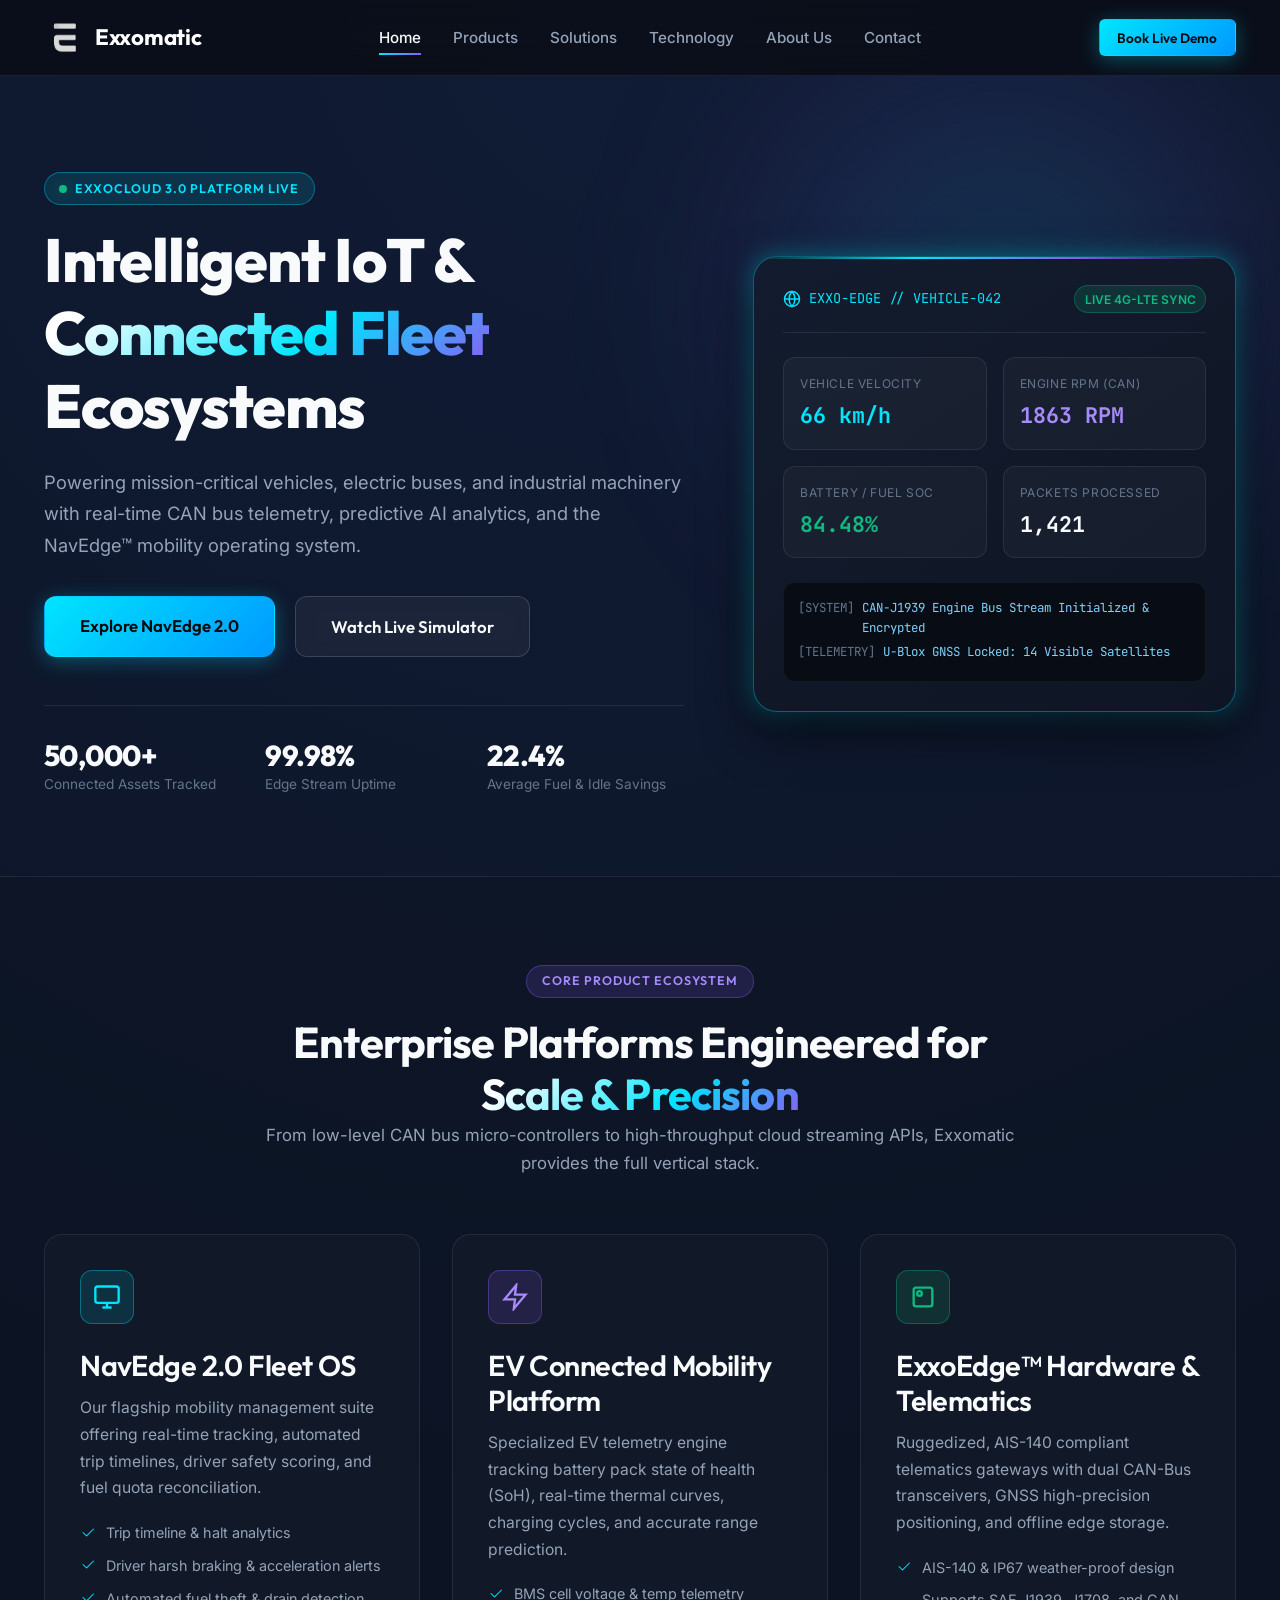
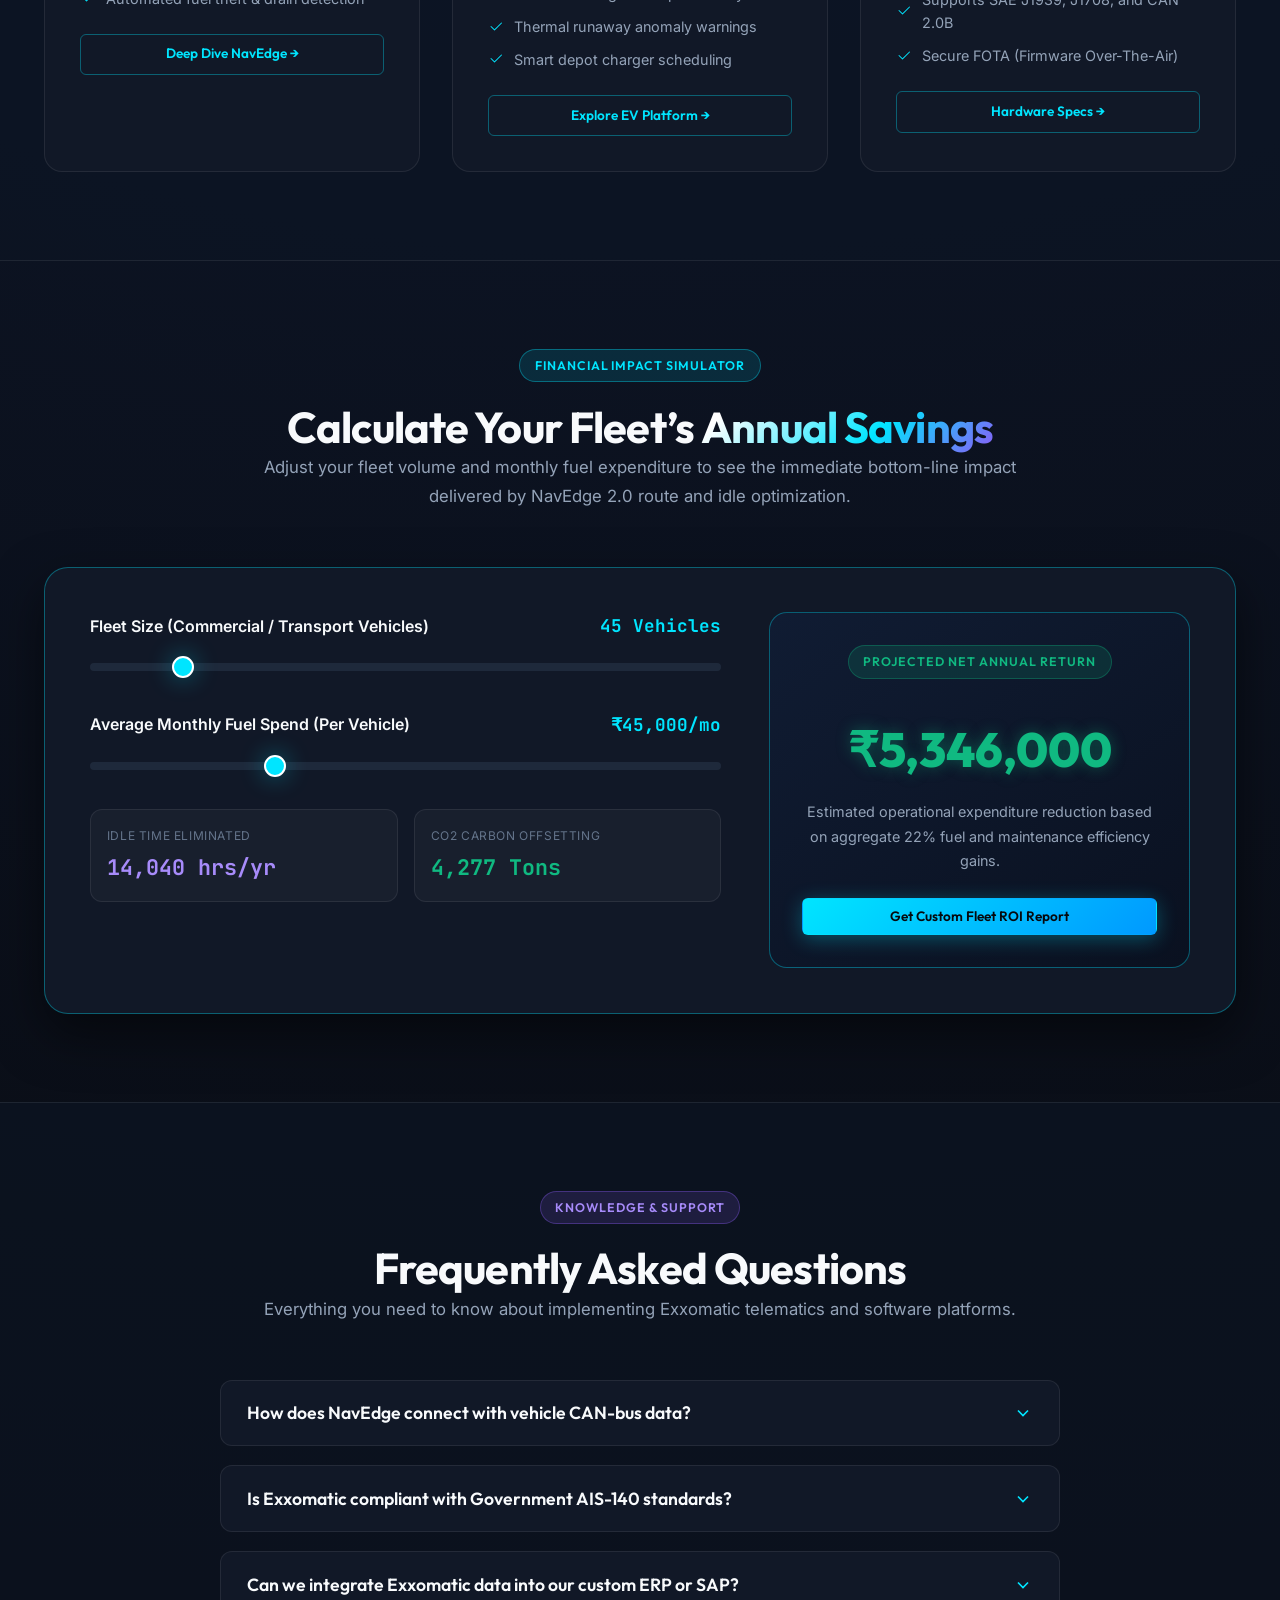
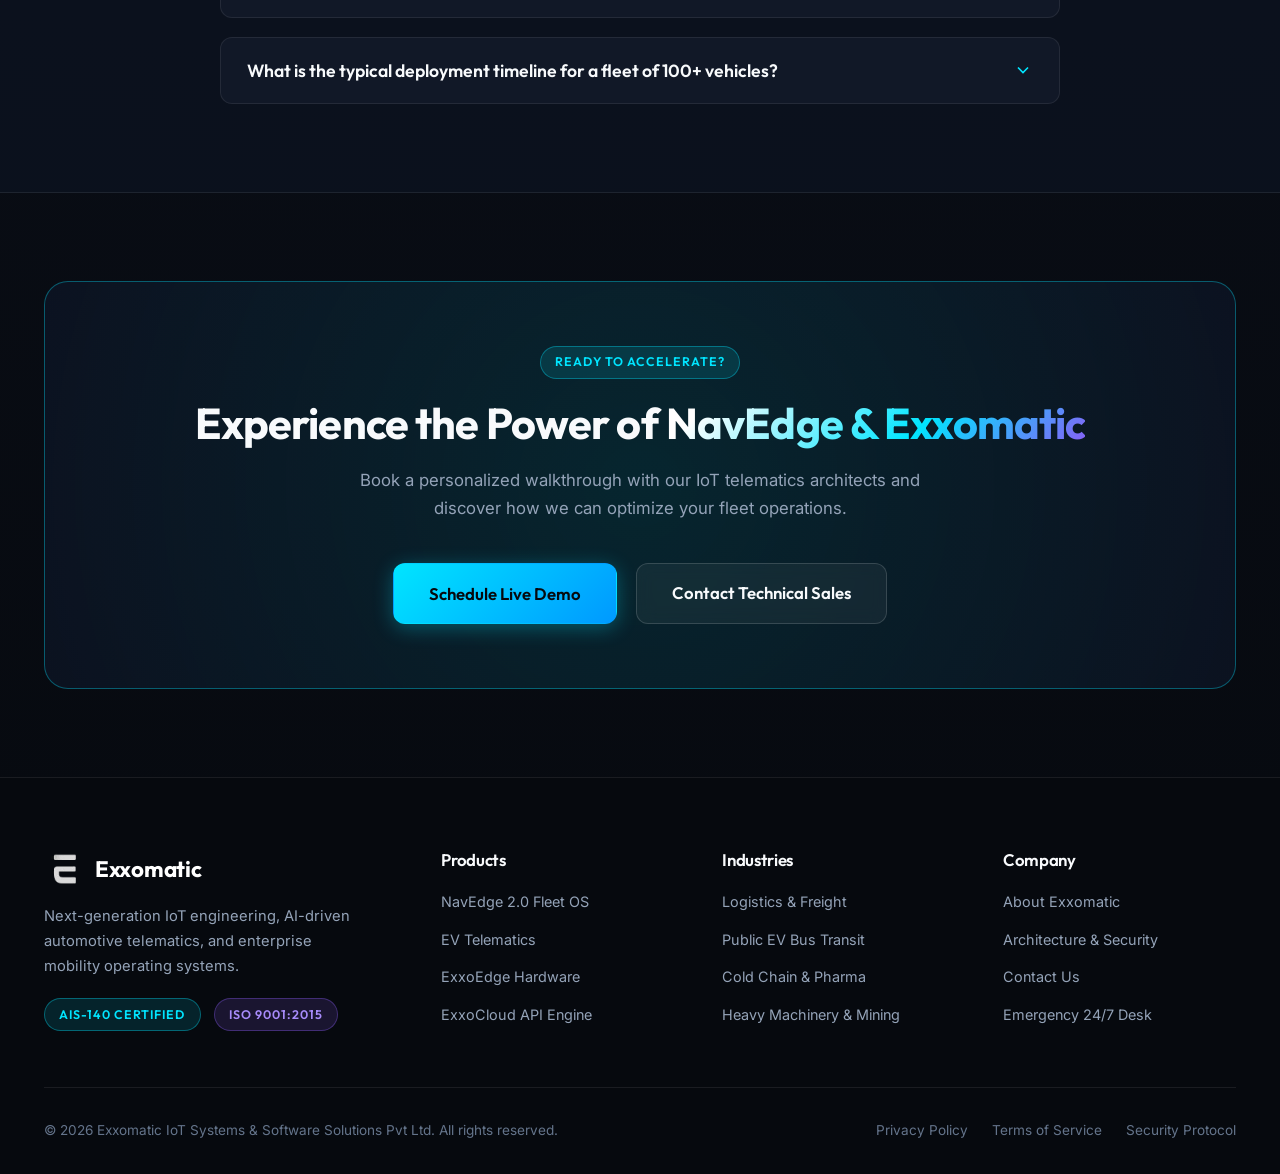
==== commit 725a308f: "Re-Developed complaint site" ====
--- a/index.html
+++ b/index.html
@@ -1,14247 +1,501 @@
 <!DOCTYPE html>
-<!-- ✨ Built with Framer • https://www.framer.com/ -->
 <html lang="en">
-  <head>
-    <meta charset="utf-8" />
-
-    <!-- Start of headStart -->
-
-    <!-- End of headStart -->
-    <meta name="viewport" content="width=device-width" />
-    <meta name="generator" content="Framer a2fb474" />
-    <title>
-      Exxomatic IoT Systems &amp; Software Solutions Pvt Ltd | Predict. Monitor.
-      Optimize.
-    </title>
-    <meta
-      name="description"
-      content="Transforming Data into Smarter Decisions"
-    />
-    <meta
-      name="framer-search-index"
-      content="https://framerusercontent.com/sites/4FC5nUSyqDYLk5JpTgoFfu/searchIndex-p1q5p3vVkM0e.json"
-    />
-    <meta name="framer-html-plugin" content="disable" />
-    <link
-      href="https://framerusercontent.com/images/AKU3R3CQXiGW3M8BLW2cAuYlilk.png"
-      rel="icon"
-      media="(prefers-color-scheme: light)"
-    />
-    <link
-      href="https://framerusercontent.com/images/AKU3R3CQXiGW3M8BLW2cAuYlilk.png"
-      rel="icon"
-      media="(prefers-color-scheme: dark)"
-    />
-    <!-- Open Graph / Facebook -->
-    <meta property="og:type" content="website" />
-    <meta
-      property="og:title"
-      content="Exxomatic IoT Systems &amp; Software Solutions Pvt Ltd | Predict. Monitor. Optimize."
-    />
-    <meta
-      property="og:description"
-      content="Transforming Data into Smarter Decisions"
-    />
-    <meta
-      property="og:image"
-      content="https://framerusercontent.com/images/qCqStUMGWLdL6PnKYRDUr9KjPc.png"
-    />
-    <!-- Twitter -->
-    <meta name="twitter:card" content="summary_large_image" />
-    <meta
-      name="twitter:title"
-      content="Exxomatic IoT Systems &amp; Software Solutions Pvt Ltd | Predict. Monitor. Optimize."
-    />
-    <meta
-      name="twitter:description"
-      content="Transforming Data into Smarter Decisions"
-    />
-    <meta
-      name="twitter:image"
-      content="https://framerusercontent.com/images/qCqStUMGWLdL6PnKYRDUr9KjPc.png"
-    />
-
-    <link href="https://fonts.gstatic.com" rel="preconnect" crossorigin />
-
-    <meta name="robots" content="max-image-preview:large" />
-    <link rel="canonical" href="https://exxomatic.framer.ai/" />
-    <meta property="og:url" content="https://exxomatic.framer.ai/" />
-    <link
-      rel="modulepreload"
-      fetchpriority="low"
-      href="https://framerusercontent.com/sites/4FC5nUSyqDYLk5JpTgoFfu/chunk-47QRPFBD.mjs"
-    />
-    <link
-      rel="modulepreload"
-      fetchpriority="low"
-      href="https://framerusercontent.com/sites/4FC5nUSyqDYLk5JpTgoFfu/chunk-JR5VT52U.mjs"
-    />
-    <link
-      rel="modulepreload"
-      fetchpriority="low"
-      href="https://framerusercontent.com/sites/4FC5nUSyqDYLk5JpTgoFfu/chunk-RIUMFBNJ.mjs"
-    />
-    <link
-      rel="modulepreload"
-      fetchpriority="low"
-      href="https://framerusercontent.com/sites/4FC5nUSyqDYLk5JpTgoFfu/Y7quQEjBr9qn4tW3j5B_N90wY841c7xygZntxo-mhms.5I7DXBCS.mjs"
-    />
-    <link
-      rel="modulepreload"
-      fetchpriority="low"
-      href="https://framerusercontent.com/sites/4FC5nUSyqDYLk5JpTgoFfu/chunk-4ANNY7PX.mjs"
-    />
-    <link
-      rel="modulepreload"
-      fetchpriority="low"
-      href="https://framerusercontent.com/sites/4FC5nUSyqDYLk5JpTgoFfu/chunk-RQ7OVHAT.mjs"
-    />
-    <link
-      rel="modulepreload"
-      fetchpriority="low"
-      href="https://framerusercontent.com/sites/4FC5nUSyqDYLk5JpTgoFfu/chunk-LJTZEK73.mjs"
-    />
-    <link
-      rel="modulepreload"
-      fetchpriority="low"
-      href="https://framerusercontent.com/sites/4FC5nUSyqDYLk5JpTgoFfu/chunk-NADOUT3C.mjs"
-    />
-    <link
-      rel="modulepreload"
-      fetchpriority="low"
-      href="https://framerusercontent.com/sites/4FC5nUSyqDYLk5JpTgoFfu/chunk-DEMCSEXC.mjs"
-    />
-    <link
-      rel="modulepreload"
-      fetchpriority="low"
-      href="https://framerusercontent.com/sites/4FC5nUSyqDYLk5JpTgoFfu/chunk-DKCI6PBL.mjs"
-    />
-    <link
-      rel="modulepreload"
-      fetchpriority="low"
-      href="https://framerusercontent.com/sites/4FC5nUSyqDYLk5JpTgoFfu/chunk-42U43NKG.mjs"
-    />
-    <link
-      rel="modulepreload"
-      fetchpriority="low"
-      href="https://framerusercontent.com/sites/4FC5nUSyqDYLk5JpTgoFfu/script_main.DULDEMZR.mjs"
-    />
-    <style data-framer-breakpoint-css>
-      @media (min-width: 1440px) {
-        .hidden-x34nni {
-          display: none !important;
-        }
-      }
-      @media (min-width: 810px) and (max-width: 1439px) {
-        .hidden-1movo38 {
-          display: none !important;
-        }
-      }
-      @media (max-width: 809px) {
-        .hidden-vsb630 {
-          display: none !important;
-        }
-      }
-    </style>
-    <style
-      data-framer-css-ssr-minified
-      data-framer-components="framer-4UASC PropertyOverrides framer-ugHge framer-Gd1LZ framer-qYypj framer-P9WLt framer-9deoV framer-Dru2D framer-yjvhH"
-    >
-      html,
-      body,
-      #main {
-        margin: 0;
-        padding: 0;
-        box-sizing: border-box;
-      }
-      :root {
-        -webkit-font-smoothing: antialiased;
-        -moz-osx-font-smoothing: grayscale;
-      }
-      * {
-        box-sizing: border-box;
-        -webkit-font-smoothing: inherit;
-      }
-      h1,
-      h2,
-      h3,
-      h4,
-      h5,
-      h6,
-      p,
-      figure {
-        margin: 0;
-      }
-      body,
-      input,
-      textarea,
-      select,
-      button {
-        font-size: 12px;
-        font-family: sans-serif;
-      }
-      body {
-        --token-4f74757c-35ae-4849-a268-8cf008c97b56: rgb(0, 115, 255);
-        --token-b113d748-e9c2-44b2-9be9-627d7da024cd: rgb(2, 22, 47);
-        --token-16833332-22b3-4bf4-b75b-5670c92004ab: rgb(2, 7, 13);
-        --token-f78745ce-2f21-46e8-bef8-0f6b597abd4b: rgb(255, 255, 255);
-        --token-b4a07562-9d21-427d-a929-14dffff1f88b: rgb(170, 170, 170);
-        --token-bfd6ee25-4e0a-4452-a118-8244885401b7: rgb(246, 246, 249);
-        --token-91e734b2-14c3-463c-81ab-ccd00da0a691: rgb(248, 248, 248);
-        --token-53150b9d-f2c1-46de-8275-6845ee1f13f1: rgba(0, 115, 255, 0.67);
-      }
-      #__framer-badge-container {
-        position: fixed;
-        bottom: 0;
-        padding: 20px;
-        width: 100%;
-        display: flex;
-        justify-content: right;
-        pointer-events: none;
-        z-index: 314159;
-      }
-      .__framer-badge {
-        pointer-events: auto;
-      }
-      @font-face {
-        font-family: Archivo;
-        font-style: italic;
-        font-weight: 500;
-        font-stretch: 100%;
-        font-display: swap;
-        src: url(https://fonts.gstatic.com/s/archivo/v19/k3kBo8UDI-1M0wlSfdzyIEkpwTM29hr-8mTYCx-muLRm.woff2)
-          format('woff2');
-        unicode-range: U+0102-0103, U+0110-0111, U+0128-0129, U+0168-0169,
-          U+01A0-01A1, U+01AF-01B0, U+0300-0301, U+0303-0304, U+0308-0309,
-          U+0323, U+0329, U+1EA0-1EF9, U+20AB;
-      }
-      @font-face {
-        font-family: Archivo;
-        font-style: italic;
-        font-weight: 500;
-        font-stretch: 100%;
-        font-display: swap;
-        src: url(https://fonts.gstatic.com/s/archivo/v19/k3kBo8UDI-1M0wlSfdzyIEkpwTM29hr-8mTYCx6muLRm.woff2)
-          format('woff2');
-        unicode-range: U+0100-02BA, U+02BD-02C5, U+02C7-02CC, U+02CE-02D7,
-          U+02DD-02FF, U+0304, U+0308, U+0329, U+1D00-1DBF, U+1E00-1E9F,
-          U+1EF2-1EFF, U+2020, U+20A0-20AB, U+20AD-20C0, U+2113, U+2C60-2C7F,
-          U+A720-A7FF;
-      }
-      @font-face {
-        font-family: Archivo;
-        font-style: italic;
-        font-weight: 500;
-        font-stretch: 100%;
-        font-display: swap;
-        src: url(https://fonts.gstatic.com/s/archivo/v19/k3kBo8UDI-1M0wlSfdzyIEkpwTM29hr-8mTYCxCmuA.woff2)
-          format('woff2');
-        unicode-range: U+0000-00FF, U+0131, U+0152-0153, U+02BB-02BC, U+02C6,
-          U+02DA, U+02DC, U+0304, U+0308, U+0329, U+2000-206F, U+20AC, U+2122,
-          U+2191, U+2193, U+2212, U+2215, U+FEFF, U+FFFD;
-      }
-      @font-face {
-        font-family: Archivo;
-        font-style: italic;
-        font-weight: 700;
-        font-stretch: 100%;
-        font-display: swap;
-        src: url(https://fonts.gstatic.com/s/archivo/v19/k3kBo8UDI-1M0wlSfdzyIEkpwTM29hr-8mTYCx-muLRm.woff2)
-          format('woff2');
-        unicode-range: U+0102-0103, U+0110-0111, U+0128-0129, U+0168-0169,
-          U+01A0-01A1, U+01AF-01B0, U+0300-0301, U+0303-0304, U+0308-0309,
-          U+0323, U+0329, U+1EA0-1EF9, U+20AB;
-      }
-      @font-face {
-        font-family: Archivo;
-        font-style: italic;
-        font-weight: 700;
-        font-stretch: 100%;
-        font-display: swap;
-        src: url(https://fonts.gstatic.com/s/archivo/v19/k3kBo8UDI-1M0wlSfdzyIEkpwTM29hr-8mTYCx6muLRm.woff2)
-          format('woff2');
-        unicode-range: U+0100-02BA, U+02BD-02C5, U+02C7-02CC, U+02CE-02D7,
-          U+02DD-02FF, U+0304, U+0308, U+0329, U+1D00-1DBF, U+1E00-1E9F,
-          U+1EF2-1EFF, U+2020, U+20A0-20AB, U+20AD-20C0, U+2113, U+2C60-2C7F,
-          U+A720-A7FF;
-      }
-      @font-face {
-        font-family: Archivo;
-        font-style: italic;
-        font-weight: 700;
-        font-stretch: 100%;
-        font-display: swap;
-        src: url(https://fonts.gstatic.com/s/archivo/v19/k3kBo8UDI-1M0wlSfdzyIEkpwTM29hr-8mTYCxCmuA.woff2)
-          format('woff2');
-        unicode-range: U+0000-00FF, U+0131, U+0152-0153, U+02BB-02BC, U+02C6,
-          U+02DA, U+02DC, U+0304, U+0308, U+0329, U+2000-206F, U+20AC, U+2122,
-          U+2191, U+2193, U+2212, U+2215, U+FEFF, U+FFFD;
-      }
-      @font-face {
-        font-family: Archivo;
-        font-style: normal;
-        font-weight: 500;
-        font-stretch: 100%;
-        font-display: swap;
-        src: url(https://fonts.gstatic.com/s/archivo/v19/k3kPo8UDI-1M0wlSV9XAw6lQkqWY8Q82sLySOxK-vA.woff2)
-          format('woff2');
-        unicode-range: U+0102-0103, U+0110-0111, U+0128-0129, U+0168-0169,
-          U+01A0-01A1, U+01AF-01B0, U+0300-0301, U+0303-0304, U+0308-0309,
-          U+0323, U+0329, U+1EA0-1EF9, U+20AB;
-      }
-      @font-face {
-        font-family: Archivo;
-        font-style: normal;
-        font-weight: 500;
-        font-stretch: 100%;
-        font-display: swap;
-        src: url(https://fonts.gstatic.com/s/archivo/v19/k3kPo8UDI-1M0wlSV9XAw6lQkqWY8Q82sLyTOxK-vA.woff2)
-          format('woff2');
-        unicode-range: U+0100-02BA, U+02BD-02C5, U+02C7-02CC, U+02CE-02D7,
-          U+02DD-02FF, U+0304, U+0308, U+0329, U+1D00-1DBF, U+1E00-1E9F,
-          U+1EF2-1EFF, U+2020, U+20A0-20AB, U+20AD-20C0, U+2113, U+2C60-2C7F,
-          U+A720-A7FF;
-      }
-      @font-face {
-        font-family: Archivo;
-        font-style: normal;
-        font-weight: 500;
-        font-stretch: 100%;
-        font-display: swap;
-        src: url(https://fonts.gstatic.com/s/archivo/v19/k3kPo8UDI-1M0wlSV9XAw6lQkqWY8Q82sLydOxI.woff2)
-          format('woff2');
-        unicode-range: U+0000-00FF, U+0131, U+0152-0153, U+02BB-02BC, U+02C6,
-          U+02DA, U+02DC, U+0304, U+0308, U+0329, U+2000-206F, U+20AC, U+2122,
-          U+2191, U+2193, U+2212, U+2215, U+FEFF, U+FFFD;
-      }
-      @font-face {
-        font-family: Archivo;
-        font-style: normal;
-        font-weight: 700;
-        font-stretch: 100%;
-        font-display: swap;
-        src: url(https://fonts.gstatic.com/s/archivo/v19/k3kPo8UDI-1M0wlSV9XAw6lQkqWY8Q82sLySOxK-vA.woff2)
-          format('woff2');
-        unicode-range: U+0102-0103, U+0110-0111, U+0128-0129, U+0168-0169,
-          U+01A0-01A1, U+01AF-01B0, U+0300-0301, U+0303-0304, U+0308-0309,
-          U+0323, U+0329, U+1EA0-1EF9, U+20AB;
-      }
-      @font-face {
-        font-family: Archivo;
-        font-style: normal;
-        font-weight: 700;
-        font-stretch: 100%;
-        font-display: swap;
-        src: url(https://fonts.gstatic.com/s/archivo/v19/k3kPo8UDI-1M0wlSV9XAw6lQkqWY8Q82sLyTOxK-vA.woff2)
-          format('woff2');
-        unicode-range: U+0100-02BA, U+02BD-02C5, U+02C7-02CC, U+02CE-02D7,
-          U+02DD-02FF, U+0304, U+0308, U+0329, U+1D00-1DBF, U+1E00-1E9F,
-          U+1EF2-1EFF, U+2020, U+20A0-20AB, U+20AD-20C0, U+2113, U+2C60-2C7F,
-          U+A720-A7FF;
-      }
-      @font-face {
-        font-family: Archivo;
-        font-style: normal;
-        font-weight: 700;
-        font-stretch: 100%;
-        font-display: swap;
-        src: url(https://fonts.gstatic.com/s/archivo/v19/k3kPo8UDI-1M0wlSV9XAw6lQkqWY8Q82sLydOxI.woff2)
-          format('woff2');
-        unicode-range: U+0000-00FF, U+0131, U+0152-0153, U+02BB-02BC, U+02C6,
-          U+02DA, U+02DC, U+0304, U+0308, U+0329, U+2000-206F, U+20AC, U+2122,
-          U+2191, U+2193, U+2212, U+2215, U+FEFF, U+FFFD;
-      }
-      @font-face {
-        font-family: Inter;
-        src: url(https://framerusercontent.com/assets/5vvr9Vy74if2I6bQbJvbw7SY1pQ.woff2);
-        font-display: swap;
-        font-style: normal;
-        font-weight: 400;
-        unicode-range: U+0460-052F, U+1C80-1C88, U+20B4, U+2DE0-2DFF,
-          U+A640-A69F, U+FE2E-FE2F;
-      }
-      @font-face {
-        font-family: Inter;
-        src: url(https://framerusercontent.com/assets/EOr0mi4hNtlgWNn9if640EZzXCo.woff2);
-        font-display: swap;
-        font-style: normal;
-        font-weight: 400;
-        unicode-range: U+0301, U+0400-045F, U+0490-0491, U+04B0-04B1, U+2116;
-      }
-      @font-face {
-        font-family: Inter;
-        src: url(https://framerusercontent.com/assets/Y9k9QrlZAqio88Klkmbd8VoMQc.woff2);
-        font-display: swap;
-        font-style: normal;
-        font-weight: 400;
-        unicode-range: U+1F00-1FFF;
-      }
-      @font-face {
-        font-family: Inter;
-        src: url(https://framerusercontent.com/assets/OYrD2tBIBPvoJXiIHnLoOXnY9M.woff2);
-        font-display: swap;
-        font-style: normal;
-        font-weight: 400;
-        unicode-range: U+0370-03FF;
-      }
-      @font-face {
-        font-family: Inter;
-        src: url(https://framerusercontent.com/assets/JeYwfuaPfZHQhEG8U5gtPDZ7WQ.woff2);
-        font-display: swap;
-        font-style: normal;
-        font-weight: 400;
-        unicode-range: U+0100-024F, U+0259, U+1E00-1EFF, U+2020, U+20A0-20AB,
-          U+20AD-20CF, U+2113, U+2C60-2C7F, U+A720-A7FF;
-      }
-      @font-face {
-        font-family: Inter;
-        src: url(https://framerusercontent.com/assets/vQyevYAyHtARFwPqUzQGpnDs.woff2);
-        font-display: swap;
-        font-style: normal;
-        font-weight: 400;
-        unicode-range: U+0000-00FF, U+0131, U+0152-0153, U+02BB-02BC, U+02C6,
-          U+02DA, U+02DC, U+2000-206F, U+2074, U+20AC, U+2122, U+2191, U+2193,
-          U+2212, U+2215, U+FEFF, U+FFFD;
-      }
-      @font-face {
-        font-family: Inter;
-        src: url(https://framerusercontent.com/assets/b6Y37FthZeALduNqHicBT6FutY.woff2);
-        font-display: swap;
-        font-style: normal;
-        font-weight: 400;
-        unicode-range: U+0102-0103, U+0110-0111, U+0128-0129, U+0168-0169,
-          U+01A0-01A1, U+01AF-01B0, U+1EA0-1EF9, U+20AB;
-      }
-      @font-face {
-        font-family: Inter;
-        src: url(https://framerusercontent.com/assets/CfMzU8w2e7tHgF4T4rATMPuWosA.woff2);
-        font-display: swap;
-        font-style: italic;
-        font-weight: 400;
-        unicode-range: U+0460-052F, U+1C80-1C88, U+20B4, U+2DE0-2DFF,
-          U+A640-A69F, U+FE2E-FE2F;
-      }
-      @font-face {
-        font-family: Inter;
-        src: url(https://framerusercontent.com/assets/867QObYax8ANsfX4TGEVU9YiCM.woff2);
-        font-display: swap;
-        font-style: italic;
-        font-weight: 400;
-        unicode-range: U+0301, U+0400-045F, U+0490-0491, U+04B0-04B1, U+2116;
-      }
-      @font-face {
-        font-family: Inter;
-        src: url(https://framerusercontent.com/assets/Oyn2ZbENFdnW7mt2Lzjk1h9Zb9k.woff2);
-        font-display: swap;
-        font-style: italic;
-        font-weight: 400;
-        unicode-range: U+1F00-1FFF;
-      }
-      @font-face {
-        font-family: Inter;
-        src: url(https://framerusercontent.com/assets/cdAe8hgZ1cMyLu9g005pAW3xMo.woff2);
-        font-display: swap;
-        font-style: italic;
-        font-weight: 400;
-        unicode-range: U+0370-03FF;
-      }
-      @font-face {
-        font-family: Inter;
-        src: url(https://framerusercontent.com/assets/DOfvtmE1UplCq161m6Hj8CSQYg.woff2);
-        font-display: swap;
-        font-style: italic;
-        font-weight: 400;
-        unicode-range: U+0100-024F, U+0259, U+1E00-1EFF, U+2020, U+20A0-20AB,
-          U+20AD-20CF, U+2113, U+2C60-2C7F, U+A720-A7FF;
-      }
-      @font-face {
-        font-family: Inter;
-        src: url(https://framerusercontent.com/assets/vFzuJY0c65av44uhEKB6vyjFMg.woff2);
-        font-display: swap;
-        font-style: italic;
-        font-weight: 400;
-        unicode-range: U+0000-00FF, U+0131, U+0152-0153, U+02BB-02BC, U+02C6,
-          U+02DA, U+02DC, U+2000-206F, U+2074, U+20AC, U+2122, U+2191, U+2193,
-          U+2212, U+2215, U+FEFF, U+FFFD;
-      }
-      @font-face {
-        font-family: Inter;
-        src: url(https://framerusercontent.com/assets/tKtBcDnBMevsEEJKdNGhhkLzYo.woff2);
-        font-display: swap;
-        font-style: italic;
-        font-weight: 400;
-        unicode-range: U+0102-0103, U+0110-0111, U+0128-0129, U+0168-0169,
-          U+01A0-01A1, U+01AF-01B0, U+1EA0-1EF9, U+20AB;
-      }
-      @font-face {
-        font-family: Inter;
-        src: url(https://framerusercontent.com/assets/5A3Ce6C9YYmCjpQx9M4inSaKU.woff2);
-        font-display: swap;
-        font-style: normal;
-        font-weight: 500;
-        unicode-range: U+0460-052F, U+1C80-1C88, U+20B4, U+2DE0-2DFF,
-          U+A640-A69F, U+FE2E-FE2F;
-      }
-      @font-face {
-        font-family: Inter;
-        src: url(https://framerusercontent.com/assets/Qx95Xyt0Ka3SGhinnbXIGpEIyP4.woff2);
-        font-display: swap;
-        font-style: normal;
-        font-weight: 500;
-        unicode-range: U+0301, U+0400-045F, U+0490-0491, U+04B0-04B1, U+2116;
-      }
-      @font-face {
-        font-family: Inter;
-        src: url(https://framerusercontent.com/assets/6mJuEAguuIuMog10gGvH5d3cl8.woff2);
-        font-display: swap;
-        font-style: normal;
-        font-weight: 500;
-        unicode-range: U+1F00-1FFF;
-      }
-      @font-face {
-        font-family: Inter;
-        src: url(https://framerusercontent.com/assets/xYYWaj7wCU5zSQH0eXvSaS19wo.woff2);
-        font-display: swap;
-        font-style: normal;
-        font-weight: 500;
-        unicode-range: U+0370-03FF;
-      }
-      @font-face {
-        font-family: Inter;
-        src: url(https://framerusercontent.com/assets/otTaNuNpVK4RbdlT7zDDdKvQBA.woff2);
-        font-display: swap;
-        font-style: normal;
-        font-weight: 500;
-        unicode-range: U+0100-024F, U+0259, U+1E00-1EFF, U+2020, U+20A0-20AB,
-          U+20AD-20CF, U+2113, U+2C60-2C7F, U+A720-A7FF;
-      }
-      @font-face {
-        font-family: Inter;
-        src: url(https://framerusercontent.com/assets/d3tHnaQIAeqiE5hGcRw4mmgWYU.woff2);
-        font-display: swap;
-        font-style: normal;
-        font-weight: 500;
-        unicode-range: U+0000-00FF, U+0131, U+0152-0153, U+02BB-02BC, U+02C6,
-          U+02DA, U+02DC, U+2000-206F, U+2074, U+20AC, U+2122, U+2191, U+2193,
-          U+2212, U+2215, U+FEFF, U+FFFD;
-      }
-      @font-face {
-        font-family: Inter;
-        src: url(https://framerusercontent.com/assets/DolVirEGb34pEXEp8t8FQBSK4.woff2);
-        font-display: swap;
-        font-style: normal;
-        font-weight: 500;
-        unicode-range: U+0102-0103, U+0110-0111, U+0128-0129, U+0168-0169,
-          U+01A0-01A1, U+01AF-01B0, U+1EA0-1EF9, U+20AB;
-      }
-      @font-face {
-        font-family: Inter;
-        src: url(https://framerusercontent.com/assets/DpPBYI0sL4fYLgAkX8KXOPVt7c.woff2);
-        font-display: swap;
-        font-style: normal;
-        font-weight: 700;
-        unicode-range: U+0460-052F, U+1C80-1C88, U+20B4, U+2DE0-2DFF,
-          U+A640-A69F, U+FE2E-FE2F;
-      }
-      @font-face {
-        font-family: Inter;
-        src: url(https://framerusercontent.com/assets/4RAEQdEOrcnDkhHiiCbJOw92Lk.woff2);
-        font-display: swap;
-        font-style: normal;
-        font-weight: 700;
-        unicode-range: U+0301, U+0400-045F, U+0490-0491, U+04B0-04B1, U+2116;
-      }
-      @font-face {
-        font-family: Inter;
-        src: url(https://framerusercontent.com/assets/1K3W8DizY3v4emK8Mb08YHxTbs.woff2);
-        font-display: swap;
-        font-style: normal;
-        font-weight: 700;
-        unicode-range: U+1F00-1FFF;
-      }
-      @font-face {
-        font-family: Inter;
-        src: url(https://framerusercontent.com/assets/tUSCtfYVM1I1IchuyCwz9gDdQ.woff2);
-        font-display: swap;
-        font-style: normal;
-        font-weight: 700;
-        unicode-range: U+0370-03FF;
-      }
-      @font-face {
-        font-family: Inter;
-        src: url(https://framerusercontent.com/assets/VgYFWiwsAC5OYxAycRXXvhze58.woff2);
-        font-display: swap;
-        font-style: normal;
-        font-weight: 700;
-        unicode-range: U+0100-024F, U+0259, U+1E00-1EFF, U+2020, U+20A0-20AB,
-          U+20AD-20CF, U+2113, U+2C60-2C7F, U+A720-A7FF;
-      }
-      @font-face {
-        font-family: Inter;
-        src: url(https://framerusercontent.com/assets/DXD0Q7LSl7HEvDzucnyLnGBHM.woff2);
-        font-display: swap;
-        font-style: normal;
-        font-weight: 700;
-        unicode-range: U+0000-00FF, U+0131, U+0152-0153, U+02BB-02BC, U+02C6,
-          U+02DA, U+02DC, U+2000-206F, U+2074, U+20AC, U+2122, U+2191, U+2193,
-          U+2212, U+2215, U+FEFF, U+FFFD;
-      }
-      @font-face {
-        font-family: Inter;
-        src: url(https://framerusercontent.com/assets/GIryZETIX4IFypco5pYZONKhJIo.woff2);
-        font-display: swap;
-        font-style: normal;
-        font-weight: 700;
-        unicode-range: U+0102-0103, U+0110-0111, U+0128-0129, U+0168-0169,
-          U+01A0-01A1, U+01AF-01B0, U+1EA0-1EF9, U+20AB;
-      }
-      @font-face {
-        font-family: Inter;
-        src: url(https://framerusercontent.com/assets/H89BbHkbHDzlxZzxi8uPzTsp90.woff2);
-        font-display: swap;
-        font-style: italic;
-        font-weight: 700;
-        unicode-range: U+0460-052F, U+1C80-1C88, U+20B4, U+2DE0-2DFF,
-          U+A640-A69F, U+FE2E-FE2F;
-      }
-      @font-face {
-        font-family: Inter;
-        src: url(https://framerusercontent.com/assets/u6gJwDuwB143kpNK1T1MDKDWkMc.woff2);
-        font-display: swap;
-        font-style: italic;
-        font-weight: 700;
-        unicode-range: U+0301, U+0400-045F, U+0490-0491, U+04B0-04B1, U+2116;
-      }
-      @font-face {
-        font-family: Inter;
-        src: url(https://framerusercontent.com/assets/43sJ6MfOPh1LCJt46OvyDuSbA6o.woff2);
-        font-display: swap;
-        font-style: italic;
-        font-weight: 700;
-        unicode-range: U+1F00-1FFF;
-      }
-      @font-face {
-        font-family: Inter;
-        src: url(https://framerusercontent.com/assets/wccHG0r4gBDAIRhfHiOlq6oEkqw.woff2);
-        font-display: swap;
-        font-style: italic;
-        font-weight: 700;
-        unicode-range: U+0370-03FF;
-      }
-      @font-face {
-        font-family: Inter;
-        src: url(https://framerusercontent.com/assets/WZ367JPwf9bRW6LdTHN8rXgSjw.woff2);
-        font-display: swap;
-        font-style: italic;
-        font-weight: 700;
-        unicode-range: U+0100-024F, U+0259, U+1E00-1EFF, U+2020, U+20A0-20AB,
-          U+20AD-20CF, U+2113, U+2C60-2C7F, U+A720-A7FF;
-      }
-      @font-face {
-        font-family: Inter;
-        src: url(https://framerusercontent.com/assets/QxmhnWTzLtyjIiZcfaLIJ8EFBXU.woff2);
-        font-display: swap;
-        font-style: italic;
-        font-weight: 700;
-        unicode-range: U+0000-00FF, U+0131, U+0152-0153, U+02BB-02BC, U+02C6,
-          U+02DA, U+02DC, U+2000-206F, U+2074, U+20AC, U+2122, U+2191, U+2193,
-          U+2212, U+2215, U+FEFF, U+FFFD;
-      }
-      @font-face {
-        font-family: Inter;
-        src: url(https://framerusercontent.com/assets/2A4Xx7CngadFGlVV4xrO06OBHY.woff2);
-        font-display: swap;
-        font-style: italic;
-        font-weight: 700;
-        unicode-range: U+0102-0103, U+0110-0111, U+0128-0129, U+0168-0169,
-          U+01A0-01A1, U+01AF-01B0, U+1EA0-1EF9, U+20AB;
-      }
-      @font-face {
-        font-family: Inter;
-        src: url(https://framerusercontent.com/assets/khkJkwSL66WFg8SX6Wa726c.woff2);
-        font-display: swap;
-        font-style: italic;
-        font-weight: 500;
-        unicode-range: U+0460-052F, U+1C80-1C88, U+20B4, U+2DE0-2DFF,
-          U+A640-A69F, U+FE2E-FE2F;
-      }
-      @font-face {
-        font-family: Inter;
-        src: url(https://framerusercontent.com/assets/0E7IMbDzcGABpBwwqNEt60wU0w.woff2);
-        font-display: swap;
-        font-style: italic;
-        font-weight: 500;
-        unicode-range: U+0301, U+0400-045F, U+0490-0491, U+04B0-04B1, U+2116;
-      }
-      @font-face {
-        font-family: Inter;
-        src: url(https://framerusercontent.com/assets/NTJ0nQgIF0gcDelS14zQ9NR9Q.woff2);
-        font-display: swap;
-        font-style: italic;
-        font-weight: 500;
-        unicode-range: U+1F00-1FFF;
-      }
-      @font-face {
-        font-family: Inter;
-        src: url(https://framerusercontent.com/assets/QrcNhgEPfRl0LS8qz5Ln8olanl8.woff2);
-        font-display: swap;
-        font-style: italic;
-        font-weight: 500;
-        unicode-range: U+0370-03FF;
-      }
-      @font-face {
-        font-family: Inter;
-        src: url(https://framerusercontent.com/assets/JEXmejW8mXOYMtt0hyRg811kHac.woff2);
-        font-display: swap;
-        font-style: italic;
-        font-weight: 500;
-        unicode-range: U+0100-024F, U+0259, U+1E00-1EFF, U+2020, U+20A0-20AB,
-          U+20AD-20CF, U+2113, U+2C60-2C7F, U+A720-A7FF;
-      }
-      @font-face {
-        font-family: Inter;
-        src: url(https://framerusercontent.com/assets/ksvR4VsLksjpSwnC2fPgHRNMw.woff2);
-        font-display: swap;
-        font-style: italic;
-        font-weight: 500;
-        unicode-range: U+0000-00FF, U+0131, U+0152-0153, U+02BB-02BC, U+02C6,
-          U+02DA, U+02DC, U+2000-206F, U+2074, U+20AC, U+2122, U+2191, U+2193,
-          U+2212, U+2215, U+FEFF, U+FFFD;
-      }
-      @font-face {
-        font-family: Inter;
-        src: url(https://framerusercontent.com/assets/uy9s0iWuxiNnVt8EpTI3gzohpwo.woff2);
-        font-display: swap;
-        font-style: italic;
-        font-weight: 500;
-        unicode-range: U+0102-0103, U+0110-0111, U+0128-0129, U+0168-0169,
-          U+01A0-01A1, U+01AF-01B0, U+1EA0-1EF9, U+20AB;
-      }
-      @font-face {
-        font-family: Inter;
-        src: url(https://framerusercontent.com/assets/hyOgCu0Xnghbimh0pE8QTvtt2AU.woff2);
-        font-display: swap;
-        font-style: normal;
-        font-weight: 600;
-        unicode-range: U+0460-052F, U+1C80-1C88, U+20B4, U+2DE0-2DFF,
-          U+A640-A69F, U+FE2E-FE2F;
-      }
-      @font-face {
-        font-family: Inter;
-        src: url(https://framerusercontent.com/assets/NeGmSOXrPBfEFIy5YZeHq17LEDA.woff2);
-        font-display: swap;
-        font-style: normal;
-        font-weight: 600;
-        unicode-range: U+0301, U+0400-045F, U+0490-0491, U+04B0-04B1, U+2116;
-      }
-      @font-face {
-        font-family: Inter;
-        src: url(https://framerusercontent.com/assets/oYaAX5himiTPYuN8vLWnqBbfD2s.woff2);
-        font-display: swap;
-        font-style: normal;
-        font-weight: 600;
-        unicode-range: U+1F00-1FFF;
-      }
-      @font-face {
-        font-family: Inter;
-        src: url(https://framerusercontent.com/assets/lEJLP4R0yuCaMCjSXYHtJw72M.woff2);
-        font-display: swap;
-        font-style: normal;
-        font-weight: 600;
-        unicode-range: U+0370-03FF;
-      }
-      @font-face {
-        font-family: Inter;
-        src: url(https://framerusercontent.com/assets/cRJyLNuTJR5jbyKzGi33wU9cqIQ.woff2);
-        font-display: swap;
-        font-style: normal;
-        font-weight: 600;
-        unicode-range: U+0100-024F, U+0259, U+1E00-1EFF, U+2020, U+20A0-20AB,
-          U+20AD-20CF, U+2113, U+2C60-2C7F, U+A720-A7FF;
-      }
-      @font-face {
-        font-family: Inter;
-        src: url(https://framerusercontent.com/assets/1ZFS7N918ojhhd0nQWdj3jz4w.woff2);
-        font-display: swap;
-        font-style: normal;
-        font-weight: 600;
-        unicode-range: U+0000-00FF, U+0131, U+0152-0153, U+02BB-02BC, U+02C6,
-          U+02DA, U+02DC, U+2000-206F, U+2074, U+20AC, U+2122, U+2191, U+2193,
-          U+2212, U+2215, U+FEFF, U+FFFD;
-      }
-      @font-face {
-        font-family: Inter;
-        src: url(https://framerusercontent.com/assets/A0Wcc7NgXMjUuFdquHDrIZpzZw0.woff2);
-        font-display: swap;
-        font-style: normal;
-        font-weight: 600;
-        unicode-range: U+0102-0103, U+0110-0111, U+0128-0129, U+0168-0169,
-          U+01A0-01A1, U+01AF-01B0, U+1EA0-1EF9, U+20AB;
-      }
-      @font-face {
-        font-family: Inter;
-        src: url(https://framerusercontent.com/assets/vxBnBhH8768IFAXAb4Qf6wQHKs.woff2);
-        font-display: swap;
-        font-style: italic;
-        font-weight: 600;
-        unicode-range: U+0460-052F, U+1C80-1C88, U+20B4, U+2DE0-2DFF,
-          U+A640-A69F, U+FE2E-FE2F;
-      }
-      @font-face {
-        font-family: Inter;
-        src: url(https://framerusercontent.com/assets/zSsEuoJdh8mcFVk976C05ZfQr8.woff2);
-        font-display: swap;
-        font-style: italic;
-        font-weight: 600;
-        unicode-range: U+0301, U+0400-045F, U+0490-0491, U+04B0-04B1, U+2116;
-      }
-      @font-face {
-        font-family: Inter;
-        src: url(https://framerusercontent.com/assets/b8ezwLrN7h2AUoPEENcsTMVJ0.woff2);
-        font-display: swap;
-        font-style: italic;
-        font-weight: 600;
-        unicode-range: U+1F00-1FFF;
-      }
-      @font-face {
-        font-family: Inter;
-        src: url(https://framerusercontent.com/assets/mvNEIBLyHbscgHtwfsByjXUz3XY.woff2);
-        font-display: swap;
-        font-style: italic;
-        font-weight: 600;
-        unicode-range: U+0370-03FF;
-      }
-      @font-face {
-        font-family: Inter;
-        src: url(https://framerusercontent.com/assets/6FI2EneKzM3qBy5foOZXey7coCA.woff2);
-        font-display: swap;
-        font-style: italic;
-        font-weight: 600;
-        unicode-range: U+0100-024F, U+0259, U+1E00-1EFF, U+2020, U+20A0-20AB,
-          U+20AD-20CF, U+2113, U+2C60-2C7F, U+A720-A7FF;
-      }
-      @font-face {
-        font-family: Inter;
-        src: url(https://framerusercontent.com/assets/qrVgiXNd6RuQjETYQiVQ9nqCk.woff2);
-        font-display: swap;
-        font-style: italic;
-        font-weight: 600;
-        unicode-range: U+0000-00FF, U+0131, U+0152-0153, U+02BB-02BC, U+02C6,
-          U+02DA, U+02DC, U+2000-206F, U+2074, U+20AC, U+2122, U+2191, U+2193,
-          U+2212, U+2215, U+FEFF, U+FFFD;
-      }
-      @font-face {
-        font-family: Inter;
-        src: url(https://framerusercontent.com/assets/NHHeAKJVP0ZWHk5YZnQQChIsBM.woff2);
-        font-display: swap;
-        font-style: italic;
-        font-weight: 600;
-        unicode-range: U+0102-0103, U+0110-0111, U+0128-0129, U+0168-0169,
-          U+01A0-01A1, U+01AF-01B0, U+1EA0-1EF9, U+20AB;
-      }
-      @font-face {
-        font-family: Archivo Placeholder;
-        src: local('Arial');
-        ascent-override: 88.86%;
-        descent-override: 21.25%;
-        line-gap-override: 0%;
-        size-adjust: 98.81%;
-      }
-      @font-face {
-        font-family: Inter Placeholder;
-        src: local('Arial');
-        ascent-override: 89.79%;
-        descent-override: 22.36%;
-        line-gap-override: 0%;
-        size-adjust: 107.89%;
-      }
-      body {
-        --framer-will-change-override: none;
-      }
-      @supports (background: -webkit-named-image(i)) and
-        (not (grid-template-rows: subgrid)) {
-        body {
-          --framer-will-change-override: transform;
-        }
-      }
-      [data-framer-component-type] {
-        position: absolute;
-      }
-      [data-framer-component-type='Text'] {
-        cursor: inherit;
-      }
-      [data-framer-component-text-autosized] * {
-        white-space: pre;
-      }
-      [data-framer-component-type='Text'] > * {
-        text-align: var(--framer-text-alignment, start);
-      }
-      [data-framer-component-type='Text'] span span,
-      [data-framer-component-type='Text'] p span,
-      [data-framer-component-type='Text'] h1 span,
-      [data-framer-component-type='Text'] h2 span,
-      [data-framer-component-type='Text'] h3 span,
-      [data-framer-component-type='Text'] h4 span,
-      [data-framer-component-type='Text'] h5 span,
-      [data-framer-component-type='Text'] h6 span {
-        display: block;
-      }
-      [data-framer-component-type='Text'] span span span,
-      [data-framer-component-type='Text'] p span span,
-      [data-framer-component-type='Text'] h1 span span,
-      [data-framer-component-type='Text'] h2 span span,
-      [data-framer-component-type='Text'] h3 span span,
-      [data-framer-component-type='Text'] h4 span span,
-      [data-framer-component-type='Text'] h5 span span,
-      [data-framer-component-type='Text'] h6 span span {
-        display: unset;
-      }
-      [data-framer-component-type='Text'] div div span,
-      [data-framer-component-type='Text'] a div span,
-      [data-framer-component-type='Text'] span span span,
-      [data-framer-component-type='Text'] p span span,
-      [data-framer-component-type='Text'] h1 span span,
-      [data-framer-component-type='Text'] h2 span span,
-      [data-framer-component-type='Text'] h3 span span,
-      [data-framer-component-type='Text'] h4 span span,
-      [data-framer-component-type='Text'] h5 span span,
-      [data-framer-component-type='Text'] h6 span span,
-      [data-framer-component-type='Text'] a {
-        font-family: var(--font-family);
-        font-style: var(--font-style);
-        font-weight: min(
-          calc(var(--framer-font-weight-increase, 0) + var(--font-weight, 400)),
-          900
-        );
-        color: var(--text-color);
-        letter-spacing: var(--letter-spacing);
-        font-size: var(--font-size);
-        text-transform: var(--text-transform);
-        text-decoration: var(--text-decoration);
-        line-height: var(--line-height);
-      }
-      [data-framer-component-type='Text'] div div span,
-      [data-framer-component-type='Text'] a div span,
-      [data-framer-component-type='Text'] span span span,
-      [data-framer-component-type='Text'] p span span,
-      [data-framer-component-type='Text'] h1 span span,
-      [data-framer-component-type='Text'] h2 span span,
-      [data-framer-component-type='Text'] h3 span span,
-      [data-framer-component-type='Text'] h4 span span,
-      [data-framer-component-type='Text'] h5 span span,
-      [data-framer-component-type='Text'] h6 span span,
-      [data-framer-component-type='Text'] a {
-        --font-family: var(--framer-font-family);
-        --font-style: var(--framer-font-style);
-        --font-weight: var(--framer-font-weight);
-        --text-color: var(--framer-text-color);
-        --letter-spacing: var(--framer-letter-spacing);
-        --font-size: var(--framer-font-size);
-        --text-transform: var(--framer-text-transform);
-        --text-decoration: var(--framer-text-decoration);
-        --line-height: var(--framer-line-height);
-      }
-      [data-framer-component-type='Text'] a,
-      [data-framer-component-type='Text'] a div span,
-      [data-framer-component-type='Text'] a span span span,
-      [data-framer-component-type='Text'] a p span span,
-      [data-framer-component-type='Text'] a h1 span span,
-      [data-framer-component-type='Text'] a h2 span span,
-      [data-framer-component-type='Text'] a h3 span span,
-      [data-framer-component-type='Text'] a h4 span span,
-      [data-framer-component-type='Text'] a h5 span span,
-      [data-framer-component-type='Text'] a h6 span span {
-        --font-family: var(
-          --framer-link-font-family,
-          var(--framer-font-family)
-        );
-        --font-style: var(--framer-link-font-style, var(--framer-font-style));
-        --font-weight: var(
-          --framer-link-font-weight,
-          var(--framer-font-weight)
-        );
-        --text-color: var(--framer-link-text-color, var(--framer-text-color));
-        --font-size: var(--framer-link-font-size, var(--framer-font-size));
-        --text-transform: var(
-          --framer-link-text-transform,
-          var(--framer-text-transform)
-        );
-        --text-decoration: var(
-          --framer-link-text-decoration,
-          var(--framer-text-decoration)
-        );
-      }
-      [data-framer-component-type='Text'] a:hover,
-      [data-framer-component-type='Text'] a div span:hover,
-      [data-framer-component-type='Text'] a span span span:hover,
-      [data-framer-component-type='Text'] a p span span:hover,
-      [data-framer-component-type='Text'] a h1 span span:hover,
-      [data-framer-component-type='Text'] a h2 span span:hover,
-      [data-framer-component-type='Text'] a h3 span span:hover,
-      [data-framer-component-type='Text'] a h4 span span:hover,
-      [data-framer-component-type='Text'] a h5 span span:hover,
-      [data-framer-component-type='Text'] a h6 span span:hover {
-        --font-family: var(
-          --framer-link-hover-font-family,
-          var(--framer-link-font-family, var(--framer-font-family))
-        );
-        --font-style: var(
-          --framer-link-hover-font-style,
-          var(--framer-link-font-style, var(--framer-font-style))
-        );
-        --font-weight: var(
-          --framer-link-hover-font-weight,
-          var(--framer-link-font-weight, var(--framer-font-weight))
-        );
-        --text-color: var(
-          --framer-link-hover-text-color,
-          var(--framer-link-text-color, var(--framer-text-color))
-        );
-        --font-size: var(
-          --framer-link-hover-font-size,
-          var(--framer-link-font-size, var(--framer-font-size))
-        );
-        --text-transform: var(
-          --framer-link-hover-text-transform,
-          var(--framer-link-text-transform, var(--framer-text-transform))
-        );
-        --text-decoration: var(
-          --framer-link-hover-text-decoration,
-          var(--framer-link-text-decoration, var(--framer-text-decoration))
-        );
-      }
-      [data-framer-component-type='Text'].isCurrent a,
-      [data-framer-component-type='Text'].isCurrent a div span,
-      [data-framer-component-type='Text'].isCurrent a span span span,
-      [data-framer-component-type='Text'].isCurrent a p span span,
-      [data-framer-component-type='Text'].isCurrent a h1 span span,
-      [data-framer-component-type='Text'].isCurrent a h2 span span,
-      [data-framer-component-type='Text'].isCurrent a h3 span span,
-      [data-framer-component-type='Text'].isCurrent a h4 span span,
-      [data-framer-component-type='Text'].isCurrent a h5 span span,
-      [data-framer-component-type='Text'].isCurrent a h6 span span {
-        --font-family: var(
-          --framer-link-current-font-family,
-          var(--framer-link-font-family, var(--framer-font-family))
-        );
-        --font-style: var(
-          --framer-link-current-font-style,
-          var(--framer-link-font-style, var(--framer-font-style))
-        );
-        --font-weight: var(
-          --framer-link-current-font-weight,
-          var(--framer-link-font-weight, var(--framer-font-weight))
-        );
-        --text-color: var(
-          --framer-link-current-text-color,
-          var(--framer-link-text-color, var(--framer-text-color))
-        );
-        --font-size: var(
-          --framer-link-current-font-size,
-          var(--framer-link-font-size, var(--framer-font-size))
-        );
-        --text-transform: var(
-          --framer-link-current-text-transform,
-          var(--framer-link-text-transform, var(--framer-text-transform))
-        );
-        --text-decoration: var(
-          --framer-link-current-text-decoration,
-          var(--framer-link-text-decoration, var(--framer-text-decoration))
-        );
-      }
-      p.framer-text,
-      div.framer-text,
-      h1.framer-text,
-      h2.framer-text,
-      h3.framer-text,
-      h4.framer-text,
-      h5.framer-text,
-      h6.framer-text,
-      ol.framer-text,
-      ul.framer-text {
-        margin: 0;
-        padding: 0;
-      }
-      p.framer-text,
-      div.framer-text,
-      h1.framer-text,
-      h2.framer-text,
-      h3.framer-text,
-      h4.framer-text,
-      h5.framer-text,
-      h6.framer-text,
-      li.framer-text,
-      ol.framer-text,
-      ul.framer-text,
-      span.framer-text:not([data-text-fill]) {
-        font-family: var(
-          --framer-blockquote-font-family,
-          var(--framer-font-family, Inter, Inter Placeholder, sans-serif)
-        );
-        font-style: var(
-          --framer-blockquote-font-style,
-          var(--framer-font-style, normal)
-        );
-        font-weight: var(
-          --framer-blockquote-font-weight,
-          var(--framer-font-weight, 400)
-        );
-        color: var(
-          --framer-blockquote-text-color,
-          var(--framer-text-color, #000)
-        );
-        font-size: calc(
-          var(--framer-blockquote-font-size, var(--framer-font-size, 16px)) *
-            var(--framer-font-size-scale, 1)
-        );
-        letter-spacing: var(
-          --framer-blockquote-letter-spacing,
-          var(--framer-letter-spacing, 0)
-        );
-        text-transform: var(
-          --framer-blockquote-text-transform,
-          var(--framer-text-transform, none)
-        );
-        text-decoration: var(
-          --framer-blockquote-text-decoration,
-          var(--framer-text-decoration, none)
-        );
-        line-height: var(
-          --framer-blockquote-line-height,
-          var(--framer-line-height, 1.2em)
-        );
-        text-align: var(
-          --framer-blockquote-text-alignment,
-          var(--framer-text-alignment, start)
-        );
-        -webkit-text-stroke-width: var(--framer-text-stroke-width, initial);
-        -webkit-text-stroke-color: var(--framer-text-stroke-color, initial);
-        -moz-font-feature-settings: var(
-          --framer-font-open-type-features,
-          initial
-        );
-        -webkit-font-feature-settings: var(
-          --framer-font-open-type-features,
-          initial
-        );
-        font-feature-settings: var(--framer-font-open-type-features, initial);
-        font-variation-settings: var(--framer-font-variation-axes, normal);
-        text-wrap: var(--framer-text-wrap-override, var(--framer-text-wrap));
-      }
-      .framer-fit-text .framer-text {
-        white-space: nowrap;
-        white-space-collapse: preserve;
-      }
-      strong.framer-text {
-        font-family: var(
-          --framer-blockquote-font-family-bold,
-          var(--framer-font-family-bold)
-        );
-        font-style: var(
-          --framer-blockquote-font-style-bold,
-          var(--framer-font-style-bold)
-        );
-        font-weight: var(
-          --framer-blockquote-font-weight-bold,
-          var(--framer-font-weight-bold, bolder)
-        );
-        font-variation-settings: var(
-          --framer-blockquote-font-variation-axes-bold,
-          var(--framer-font-variation-axes-bold)
-        );
-      }
-      em.framer-text {
-        font-family: var(
-          --framer-blockquote-font-family-italic,
-          var(--framer-font-family-italic)
-        );
-        font-style: var(
-          --framer-blockquote-font-style-italic,
-          var(--framer-font-style-italic, italic)
-        );
-        font-weight: var(
-          --framer-blockquote-font-weight-italic,
-          var(--framer-font-weight-italic)
-        );
-        font-variation-settings: var(
-          --framer-blockquote-font-variation-axes-italic,
-          var(--framer-font-variation-axes-italic)
-        );
-      }
-      em.framer-text > strong.framer-text {
-        font-family: var(
-          --framer-blockquote-font-family-bold-italic,
-          var(--framer-font-family-bold-italic)
-        );
-        font-style: var(
-          --framer-blockquote-font-style-bold-italic,
-          var(--framer-font-style-bold-italic, italic)
-        );
-        font-weight: var(
-          --framer-blockquote-font-weight-bold-italic,
-          var(--framer-font-weight-bold-italic, bolder)
-        );
-        font-variation-settings: var(
-          --framer-blockquote-font-variation-axes-bold-italic,
-          var(--framer-font-variation-axes-bold-italic)
-        );
-      }
-      p.framer-text:not(:first-child),
-      div.framer-text:not(:first-child),
-      h1.framer-text:not(:first-child),
-      h2.framer-text:not(:first-child),
-      h3.framer-text:not(:first-child),
-      h4.framer-text:not(:first-child),
-      h5.framer-text:not(:first-child),
-      h6.framer-text:not(:first-child),
-      ol.framer-text:not(:first-child),
-      ul.framer-text:not(:first-child),
-      blockquote.framer-text:not(:first-child),
-      .framer-image.framer-text:not(:first-child) {
-        margin-top: var(
-          --framer-blockquote-paragraph-spacing,
-          var(--framer-paragraph-spacing, 0)
-        );
-      }
-      li.framer-text > ul.framer-text:nth-child(2),
-      li.framer-text > ol.framer-text:nth-child(2) {
-        margin-top: 0;
-      }
-      .framer-text[data-text-fill] {
-        display: inline-block;
-        background-clip: text;
-        -webkit-background-clip: text;
-        -webkit-text-fill-color: transparent;
-        padding: max(
-          0em,
-          calc(
-            calc(
-                1.3em -
-                  var(
-                    --framer-blockquote-line-height,
-                    var(--framer-line-height, 1.3em)
-                  )
-              ) / 2
-          )
-        );
-        margin: min(
-          0em,
-          calc(
-            calc(
-                1.3em -
-                  var(
-                    --framer-blockquote-line-height,
-                    var(--framer-line-height, 1.3em)
-                  )
-              ) / -2
-          )
-        );
-      }
-      code.framer-text,
-      code.framer-text span.framer-text:not([data-text-fill]) {
-        font-family: var(
-          --framer-code-font-family,
-          var(--framer-font-family, Inter, Inter Placeholder, sans-serif)
-        );
-        font-style: var(
-          --framer-blockquote-font-style,
-          var(--framer-code-font-style, var(--framer-font-style, normal))
-        );
-        font-weight: var(
-          --framer-blockquote-font-weight,
-          var(--framer-code-font-weight, var(--framer-font-weight, 400))
-        );
-        color: var(
-          --framer-blockquote-text-color,
-          var(--framer-code-text-color, var(--framer-text-color, #000))
-        );
-        font-size: calc(
-          var(--framer-blockquote-font-size, var(--framer-font-size, 16px)) *
-            var(--framer-font-size-scale, 1)
-        );
-        letter-spacing: var(
-          --framer-blockquote-letter-spacing,
-          var(--framer-letter-spacing, 0)
-        );
-        line-height: var(
-          --framer-blockquote-line-height,
-          var(--framer-line-height, 1.2em)
-        );
-      }
-      blockquote.framer-text {
-        margin-block-start: initial;
-        margin-block-end: initial;
-        margin-inline-start: initial;
-        margin-inline-end: initial;
-        unicode-bidi: initial;
-      }
-      a.framer-text,
-      a.framer-text span.framer-text:not([data-text-fill]),
-      span.framer-text[data-nested-link],
-      span.framer-text[data-nested-link]
-        span.framer-text:not([data-text-fill]) {
-        font-family: var(
-          --framer-blockquote-font-family,
-          var(
-            --framer-link-font-family,
-            var(--framer-font-family, Inter, Inter Placeholder, sans-serif)
-          )
-        );
-        font-style: var(
-          --framer-blockquote-font-style,
-          var(--framer-link-font-style, var(--framer-font-style, normal))
-        );
-        font-weight: var(
-          --framer-blockquote-font-weight,
-          var(--framer-link-font-weight, var(--framer-font-weight, 400))
-        );
-        color: var(
-          --framer-blockquote-text-color,
-          var(--framer-link-text-color, var(--framer-text-color, #000))
-        );
-        font-size: calc(
-          var(--framer-blockquote-font-size, var(--framer-font-size, 16px)) *
-            var(--framer-font-size-scale, 1)
-        );
-        text-transform: var(
-          --framer-blockquote-text-transform,
-          var(--framer-link-text-transform, var(--framer-text-transform, none))
-        );
-        text-decoration: var(
-          --framer-blockquote-text-decoration,
-          var(
-            --framer-link-text-decoration,
-            var(--framer-text-decoration, none)
-          )
-        );
-        cursor: var(--framer-custom-cursors, pointer);
-      }
-      code.framer-text a.framer-text,
-      code.framer-text a.framer-text span.framer-text:not([data-text-fill]),
-      code.framer-text span.framer-text[data-nested-link],
-      code.framer-text
-        span.framer-text[data-nested-link]
-        span.framer-text:not([data-text-fill]) {
-        font-family: var(
-          --framer-code-font-family,
-          var(--framer-font-family, Inter, Inter Placeholder, sans-serif)
-        );
-        font-style: var(
-          --framer-blockquote-font-style,
-          var(--framer-code-font-style, var(--framer-font-style, normal))
-        );
-        font-weight: var(
-          --framer-blockquote-font-weight,
-          var(--framer-code-font-weight, var(--framer-font-weight, 400))
-        );
-        color: var(
-          --framer-blockquote-text-color,
-          var(
-            --framer-link-text-color,
-            var(--framer-code-text-color, var(--framer-text-color, #000))
-          )
-        );
-        font-size: calc(
-          var(--framer-blockquote-font-size, var(--framer-font-size, 16px)) *
-            var(--framer-font-size-scale, 1)
-        );
-      }
-      a.framer-text:hover,
-      a.framer-text:hover span.framer-text:not([data-text-fill]),
-      span.framer-text[data-nested-link]:hover,
-      span.framer-text[data-nested-link]:hover
-        span.framer-text:not([data-text-fill]) {
-        font-family: var(
-          --framer-link-hover-font-family,
-          var(
-            --framer-blockquote-font-family,
-            var(
-              --framer-link-font-family,
-              var(--framer-font-family, Inter, Inter Placeholder, sans-serif)
-            )
-          )
-        );
-        font-style: var(
-          --framer-link-hover-font-style,
-          var(
-            --framer-blockquote-font-style,
-            var(--framer-link-font-style, var(--framer-font-style, normal))
-          )
-        );
-        font-weight: var(
-          --framer-link-hover-font-weight,
-          var(
-            --framer-blockquote-font-weight,
-            var(--framer-link-font-weight, var(--framer-font-weight, 400))
-          )
-        );
-        color: var(
-          --framer-link-hover-text-color,
-          var(
-            --framer-blockquote-text-color,
-            var(--framer-link-text-color, var(--framer-text-color, #000))
-          )
-        );
-        font-size: calc(
-          var(
-              --framer-link-hover-font-size,
-              var(--framer-blockquote-font-size, var(--framer-font-size, 16px))
-            ) * var(--framer-font-size-scale, 1)
-        );
-        text-transform: var(
-          --framer-link-hover-text-transform,
-          var(
-            --framer-blockquote-text-transform,
-            var(
-              --framer-link-text-transform,
-              var(--framer-text-transform, none)
-            )
-          )
-        );
-        text-decoration: var(
-          --framer-link-hover-text-decoration,
-          var(
-            --framer-blockquote-text-decoration,
-            var(
-              --framer-link-text-decoration,
-              var(--framer-text-decoration, none)
-            )
-          )
-        );
-      }
-      code.framer-text a.framer-text:hover,
-      code.framer-text
-        a.framer-text:hover
-        span.framer-text:not([data-text-fill]),
-      code.framer-text span.framer-text[data-nested-link]:hover,
-      code.framer-text
-        span.framer-text[data-nested-link]:hover
-        span.framer-text:not([data-text-fill]) {
-        font-family: var(
-          var(
-            --framer-code-font-family,
-            var(--framer-font-family, Inter, Inter Placeholder, sans-serif)
-          )
-        );
-        font-style: var(
-          --framer-blockquote-font-style,
-          var(--framer-code-font-style, var(--framer-font-style, normal))
-        );
-        font-weight: var(
-          --framer-blockquote-font-weight,
-          var(--framer-code-font-weight, var(--framer-font-weight, 400))
-        );
-        color: var(
-          --framer-link-hover-text-color,
-          var(
-            --framer-blockquote-text-color,
-            var(
-              --framer-link-text-color,
-              var(--framer-code-text-color, var(--framer-text-color, #000))
-            )
-          )
-        );
-        font-size: calc(
-          var(
-              --framer-link-hover-font-size,
-              var(
-                --framer-blockquote-font-size,
-                var(--framer-link-font-size, var(--framer-font-size, 16px))
-              )
-            ) * var(--framer-font-size-scale, 1)
-        );
-      }
-      a.framer-text[data-framer-page-link-current],
-      a.framer-text[data-framer-page-link-current]
-        span.framer-text:not([data-text-fill]),
-      span.framer-text[data-framer-page-link-current],
-      span.framer-text[data-framer-page-link-current]
-        span.framer-text:not([data-text-fill]) {
-        font-family: var(
-          --framer-link-current-font-family,
-          var(
-            --framer-link-font-family,
-            var(--framer-font-family, Inter, Inter Placeholder, sans-serif)
-          )
-        );
-        font-style: var(
-          --framer-link-current-font-style,
-          var(--framer-link-font-style, var(--framer-font-style, normal))
-        );
-        font-weight: var(
-          --framer-link-current-font-weight,
-          var(--framer-link-font-weight, var(--framer-font-weight, 400))
-        );
-        color: var(
-          --framer-link-current-text-color,
-          var(--framer-link-text-color, var(--framer-text-color, #000))
-        );
-        font-size: calc(
-          var(
-              --framer-link-current-font-size,
-              var(--framer-link-font-size, var(--framer-font-size, 16px))
-            ) * var(--framer-font-size-scale, 1)
-        );
-        text-transform: var(
-          --framer-link-current-text-transform,
-          var(--framer-link-text-transform, var(--framer-text-transform, none))
-        );
-        text-decoration: var(
-          --framer-link-current-text-decoration,
-          var(
-            --framer-link-text-decoration,
-            var(--framer-text-decoration, none)
-          )
-        );
-      }
-      code.framer-text a.framer-text[data-framer-page-link-current],
-      code.framer-text
-        a.framer-text[data-framer-page-link-current]
-        span.framer-text:not([data-text-fill]),
-      code.framer-text span.framer-text[data-framer-page-link-current],
-      code.framer-text
-        span.framer-text[data-framer-page-link-current]
-        span.framer-text:not([data-text-fill]) {
-        font-family: var(
-          --framer-code-font-family,
-          var(--framer-font-family, Inter, Inter Placeholder, sans-serif)
-        );
-        font-style: var(
-          --framer-code-font-style,
-          var(--framer-font-style, normal)
-        );
-        font-weight: var(
-          --framer-code-font-weight,
-          var(--framer-font-weight, 400)
-        );
-        color: var(
-          --framer-link-current-text-color,
-          var(
-            --framer-link-text-color,
-            var(--framer-code-text-color, var(--framer-text-color, #000))
-          )
-        );
-        font-size: calc(
-          var(
-              --framer-link-current-font-size,
-              var(--framer-link-font-size, var(--framer-font-size, 16px))
-            ) * var(--framer-font-size-scale, 1)
-        );
-      }
-      a.framer-text[data-framer-page-link-current]:hover,
-      a.framer-text[data-framer-page-link-current]:hover
-        span.framer-text:not([data-text-fill]),
-      span.framer-text[data-framer-page-link-current]:hover,
-      span.framer-text[data-framer-page-link-current]:hover
-        span.framer-text:not([data-text-fill]) {
-        font-family: var(
-          --framer-link-hover-font-family,
-          var(
-            --framer-link-current-font-family,
-            var(
-              --framer-link-font-family,
-              var(--framer-font-family, Inter, Inter Placeholder, sans-serif)
-            )
-          )
-        );
-        font-style: var(
-          --framer-link-hover-font-style,
-          var(
-            --framer-link-current-font-style,
-            var(--framer-link-font-style, var(--framer-font-style, normal))
-          )
-        );
-        font-weight: var(
-          --framer-link-hover-font-weight,
-          var(
-            --framer-link-current-font-weight,
-            var(--framer-link-font-weight, var(--framer-font-weight, 400))
-          )
-        );
-        color: var(
-          --framer-link-hover-text-color,
-          var(
-            --framer-link-current-text-color,
-            var(--framer-link-text-color, var(--framer-text-color, #000))
-          )
-        );
-        font-size: calc(
-          var(
-              --framer-link-hover-font-size,
-              var(
-                --framer-link-current-font-size,
-                var(--framer-link-font-size, var(--framer-font-size, 16px))
-              )
-            ) * var(--framer-font-size-scale, 1)
-        );
-        text-transform: var(
-          --framer-link-hover-text-transform,
-          var(
-            --framer-link-current-text-transform,
-            var(
-              --framer-link-text-transform,
-              var(--framer-text-transform, none)
-            )
-          )
-        );
-        text-decoration: var(
-          --framer-link-hover-text-decoration,
-          var(
-            --framer-link-current-text-decoration,
-            var(
-              --framer-link-text-decoration,
-              var(--framer-text-decoration, none)
-            )
-          )
-        );
-      }
-      code.framer-text a.framer-text[data-framer-page-link-current]:hover,
-      code.framer-text
-        a.framer-text[data-framer-page-link-current]:hover
-        span.framer-text:not([data-text-fill]),
-      code.framer-text span.framer-text[data-framer-page-link-current]:hover,
-      code.framer-text
-        span.framer-text[data-framer-page-link-current]:hover
-        span.framer-text:not([data-text-fill]) {
-        font-family: var(
-          --framer-code-font-family,
-          var(--framer-font-family, Inter, Inter Placeholder, sans-serif)
-        );
-        font-style: var(
-          --framer-code-font-style,
-          var(--framer-font-style, normal)
-        );
-        font-weight: var(
-          --framer-code-font-weight,
-          var(--framer-font-weight, 400)
-        );
-        color: var(
-          --framer-link-hover-text-color,
-          var(
-            --framer-link-current-text-color,
-            var(
-              --framer-link-text-color,
-              var(--framer-code-text-color, var(--framer-text-color, #000))
-            )
-          )
-        );
-        font-size: calc(
-          var(
-              --framer-link-hover-font-size,
-              var(
-                --framer-link-current-font-size,
-                var(--framer-link-font-size, var(--framer-font-size, 16px))
-              )
-            ) * var(--framer-font-size-scale, 1)
-        );
-      }
-      .framer-image.framer-text {
-        display: block;
-        max-width: 100%;
-        height: auto;
-      }
-      .text-styles-preset-reset.framer-text {
-        --framer-font-family: Inter, Inter Placeholder, sans-serif;
-        --framer-font-style: normal;
-        --framer-font-weight: 500;
-        --framer-text-color: #000;
-        --framer-font-size: 16px;
-        --framer-letter-spacing: 0;
-        --framer-text-transform: none;
-        --framer-text-decoration: none;
-        --framer-line-height: 1.2em;
-        --framer-text-alignment: start;
-        --framer-font-open-type-features: normal;
-      }
-      ol.framer-text {
-        --list-style-type: decimal;
-      }
-      ul.framer-text,
-      ol.framer-text {
-        display: table;
-        width: 100%;
-      }
-      li.framer-text {
-        display: table-row;
-        counter-increment: list-item;
-        list-style: none;
-      }
-      ol.framer-text > li.framer-text:before {
-        display: table-cell;
-        width: 2.25ch;
-        box-sizing: border-box;
-        padding-inline-end: 0.75ch;
-        content: counter(list-item, var(--list-style-type)) '.';
-        white-space: nowrap;
-      }
-      ul.framer-text > li.framer-text:before {
-        display: table-cell;
-        width: 2.25ch;
-        box-sizing: border-box;
-        padding-inline-end: 0.75ch;
-        content: '\2022';
-      }
-      .framer-text-module[style*='aspect-ratio'] > :first-child {
-        width: 100%;
-      }
-      @supports not (aspect-ratio: 1) {
-        .framer-text-module[style*='aspect-ratio'] {
-          position: relative;
-        }
-      }
-      @supports not (aspect-ratio: 1) {
-        .framer-text-module[style*='aspect-ratio']:before {
-          content: '';
-          display: block;
-          padding-bottom: calc(100% / calc(var(--aspect-ratio)));
-        }
-      }
-      @supports not (aspect-ratio: 1) {
-        .framer-text-module[style*='aspect-ratio'] > :first-child {
-          position: absolute;
-          top: 0;
-          left: 0;
-          height: 100%;
-        }
-      }
-      [data-framer-component-type='DeprecatedRichText'] {
-        cursor: inherit;
-      }
-      [data-framer-component-type='DeprecatedRichText']
-        .text-styles-preset-reset {
-        --framer-font-family: Inter, Inter Placeholder, sans-serif;
-        --framer-font-style: normal;
-        --framer-font-weight: 500;
-        --framer-text-color: #000;
-        --framer-font-size: 16px;
-        --framer-letter-spacing: 0;
-        --framer-text-transform: none;
-        --framer-text-decoration: none;
-        --framer-line-height: 1.2em;
-        --framer-text-alignment: start;
-        --framer-font-open-type-features: normal;
-        --font-variation-settings: normal;
-      }
-      [data-framer-component-type='DeprecatedRichText'] p,
-      [data-framer-component-type='DeprecatedRichText'] div,
-      [data-framer-component-type='DeprecatedRichText'] h1,
-      [data-framer-component-type='DeprecatedRichText'] h2,
-      [data-framer-component-type='DeprecatedRichText'] h3,
-      [data-framer-component-type='DeprecatedRichText'] h4,
-      [data-framer-component-type='DeprecatedRichText'] h5,
-      [data-framer-component-type='DeprecatedRichText'] h6 {
-        margin: 0;
-        padding: 0;
-      }
-      [data-framer-component-type='DeprecatedRichText'] p,
-      [data-framer-component-type='DeprecatedRichText'] div,
-      [data-framer-component-type='DeprecatedRichText'] h1,
-      [data-framer-component-type='DeprecatedRichText'] h2,
-      [data-framer-component-type='DeprecatedRichText'] h3,
-      [data-framer-component-type='DeprecatedRichText'] h4,
-      [data-framer-component-type='DeprecatedRichText'] h5,
-      [data-framer-component-type='DeprecatedRichText'] h6,
-      [data-framer-component-type='DeprecatedRichText'] li,
-      [data-framer-component-type='DeprecatedRichText'] ol,
-      [data-framer-component-type='DeprecatedRichText'] ul,
-      [data-framer-component-type='DeprecatedRichText']
-        span:not([data-text-fill]) {
-        font-family: var(
-          --framer-font-family,
-          Inter,
-          Inter Placeholder,
-          sans-serif
-        );
-        font-style: var(--framer-font-style, normal);
-        font-weight: var(--framer-font-weight, 400);
-        color: var(--framer-text-color, #000);
-        font-size: var(--framer-font-size, 16px);
-        letter-spacing: var(--framer-letter-spacing, 0);
-        text-transform: var(--framer-text-transform, none);
-        text-decoration: var(--framer-text-decoration, none);
-        line-height: var(--framer-line-height, 1.2em);
-        text-align: var(--framer-text-alignment, start);
-      }
-      [data-framer-component-type='DeprecatedRichText'] p:not(:first-child),
-      [data-framer-component-type='DeprecatedRichText'] div:not(:first-child),
-      [data-framer-component-type='DeprecatedRichText'] h1:not(:first-child),
-      [data-framer-component-type='DeprecatedRichText'] h2:not(:first-child),
-      [data-framer-component-type='DeprecatedRichText'] h3:not(:first-child),
-      [data-framer-component-type='DeprecatedRichText'] h4:not(:first-child),
-      [data-framer-component-type='DeprecatedRichText'] h5:not(:first-child),
-      [data-framer-component-type='DeprecatedRichText'] h6:not(:first-child),
-      [data-framer-component-type='DeprecatedRichText'] ol:not(:first-child),
-      [data-framer-component-type='DeprecatedRichText'] ul:not(:first-child),
-      [data-framer-component-type='DeprecatedRichText']
-        .framer-image:not(:first-child) {
-        margin-top: var(--framer-paragraph-spacing, 0);
-      }
-      [data-framer-component-type='DeprecatedRichText'] span[data-text-fill] {
-        display: inline-block;
-        background-clip: text;
-        -webkit-background-clip: text;
-        -webkit-text-fill-color: transparent;
-      }
-      [data-framer-component-type='DeprecatedRichText'] a,
-      [data-framer-component-type='DeprecatedRichText']
-        a
-        span:not([data-text-fill]) {
-        font-family: var(
-          --framer-link-font-family,
-          var(--framer-font-family, Inter, Inter Placeholder, sans-serif)
-        );
-        font-style: var(
-          --framer-link-font-style,
-          var(--framer-font-style, normal)
-        );
-        font-weight: var(
-          --framer-link-font-weight,
-          var(--framer-font-weight, 400)
-        );
-        color: var(--framer-link-text-color, var(--framer-text-color, #000));
-        font-size: var(--framer-link-font-size, var(--framer-font-size, 16px));
-        text-transform: var(
-          --framer-link-text-transform,
-          var(--framer-text-transform, none)
-        );
-        text-decoration: var(
-          --framer-link-text-decoration,
-          var(--framer-text-decoration, none)
-        );
-      }
-      [data-framer-component-type='DeprecatedRichText'] a:hover,
-      [data-framer-component-type='DeprecatedRichText']
-        a:hover
-        span:not([data-text-fill]) {
-        font-family: var(
-          --framer-link-hover-font-family,
-          var(
-            --framer-link-font-family,
-            var(--framer-font-family, Inter, Inter Placeholder, sans-serif)
-          )
-        );
-        font-style: var(
-          --framer-link-hover-font-style,
-          var(--framer-link-font-style, var(--framer-font-style, normal))
-        );
-        font-weight: var(
-          --framer-link-hover-font-weight,
-          var(--framer-link-font-weight, var(--framer-font-weight, 400))
-        );
-        color: var(
-          --framer-link-hover-text-color,
-          var(--framer-link-text-color, var(--framer-text-color, #000))
-        );
-        font-size: var(
-          --framer-link-hover-font-size,
-          var(--framer-link-font-size, var(--framer-font-size, 16px))
-        );
-        text-transform: var(
-          --framer-link-hover-text-transform,
-          var(--framer-link-text-transform, var(--framer-text-transform, none))
-        );
-        text-decoration: var(
-          --framer-link-hover-text-decoration,
-          var(
-            --framer-link-text-decoration,
-            var(--framer-text-decoration, none)
-          )
-        );
-      }
-      [data-framer-component-type='DeprecatedRichText']
-        a[data-framer-page-link-current],
-      [data-framer-component-type='DeprecatedRichText']
-        a[data-framer-page-link-current]
-        span:not([data-text-fill]):not([data-nested-link]) {
-        font-family: var(
-          --framer-link-current-font-family,
-          var(
-            --framer-link-font-family,
-            var(--framer-font-family, Inter, Inter Placeholder, sans-serif)
-          )
-        );
-        font-style: var(
-          --framer-link-current-font-style,
-          var(--framer-link-font-style, var(--framer-font-style, normal))
-        );
-        font-weight: var(
-          --framer-link-current-font-weight,
-          var(--framer-link-font-weight, var(--framer-font-weight, 400))
-        );
-        color: var(
-          --framer-link-current-text-color,
-          var(--framer-link-text-color, var(--framer-text-color, #000))
-        );
-        font-size: var(
-          --framer-link-current-font-size,
-          var(--framer-link-font-size, var(--framer-font-size, 16px))
-        );
-        text-transform: var(
-          --framer-link-current-text-transform,
-          var(--framer-link-text-transform, var(--framer-text-transform, none))
-        );
-        text-decoration: var(
-          --framer-link-current-text-decoration,
-          var(
-            --framer-link-text-decoration,
-            var(--framer-text-decoration, none)
-          )
-        );
-      }
-      [data-framer-component-type='DeprecatedRichText']
-        a[data-framer-page-link-current]:hover,
-      [data-framer-component-type='DeprecatedRichText']
-        a[data-framer-page-link-current]:hover
-        span:not([data-text-fill]):not([data-nested-link]) {
-        font-family: var(
-          --framer-link-hover-font-family,
-          var(
-            --framer-link-current-font-family,
-            var(
-              --framer-link-font-family,
-              var(--framer-font-family, Inter, Inter Placeholder, sans-serif)
-            )
-          )
-        );
-        font-style: var(
-          --framer-link-hover-font-style,
-          var(
-            --framer-link-current-font-style,
-            var(--framer-link-font-style, var(--framer-font-style, normal))
-          )
-        );
-        font-weight: var(
-          --framer-link-hover-font-weight,
-          var(
-            --framer-link-current-font-weight,
-            var(--framer-link-font-weight, var(--framer-font-weight, 400))
-          )
-        );
-        color: var(
-          --framer-link-hover-text-color,
-          var(
-            --framer-link-current-text-color,
-            var(--framer-link-text-color, var(--framer-text-color, #000))
-          )
-        );
-        font-size: var(
-          --framer-link-hover-font-size,
-          var(
-            --framer-link-current-font-size,
-            var(--framer-link-font-size, var(--framer-font-size, 16px))
-          )
-        );
-        text-transform: var(
-          --framer-link-hover-text-transform,
-          var(
-            --framer-link-current-text-transform,
-            var(
-              --framer-link-text-transform,
-              var(--framer-text-transform, none)
-            )
-          )
-        );
-        text-decoration: var(
-          --framer-link-hover-text-decoration,
-          var(
-            --framer-link-current-text-decoration,
-            var(
-              --framer-link-text-decoration,
-              var(--framer-text-decoration, none)
-            )
-          )
-        );
-      }
-      [data-framer-component-type='DeprecatedRichText'] strong {
-        font-weight: bolder;
-      }
-      [data-framer-component-type='DeprecatedRichText'] em {
-        font-style: italic;
-      }
-      [data-framer-component-type='DeprecatedRichText'] .framer-image {
-        display: block;
-        max-width: 100%;
-        height: auto;
-      }
-      [data-framer-component-type='DeprecatedRichText'] ul,
-      [data-framer-component-type='DeprecatedRichText'] ol {
-        display: table;
-        width: 100%;
-        padding-left: 0;
-        margin: 0;
-      }
-      [data-framer-component-type='DeprecatedRichText'] li {
-        display: table-row;
-        counter-increment: list-item;
-        list-style: none;
-      }
-      [data-framer-component-type='DeprecatedRichText'] ol > li:before {
-        display: table-cell;
-        width: 2.25ch;
-        box-sizing: border-box;
-        padding-right: 0.75ch;
-        content: counter(list-item) '.';
-        white-space: nowrap;
-      }
-      [data-framer-component-type='DeprecatedRichText'] ul > li:before {
-        display: table-cell;
-        width: 2.25ch;
-        box-sizing: border-box;
-        padding-right: 0.75ch;
-        content: '\2022';
-      }
-      :not([data-framer-generated]) > [data-framer-stack-content-wrapper] > *,
-      :not([data-framer-generated])
-        > [data-framer-stack-content-wrapper]
-        > [data-framer-component-type],
-      :not([data-framer-generated])
-        > [data-framer-stack-content-wrapper]
-        > [data-framer-legacy-stack-gap-enabled]
-        > *,
-      :not([data-framer-generated])
-        > [data-framer-stack-content-wrapper]
-        > [data-framer-legacy-stack-gap-enabled]
-        > [data-framer-component-type] {
-        position: relative;
-      }
-      .flexbox-gap-not-supported
-        [data-framer-legacy-stack-gap-enabled='true']
-        > *,
-      [data-framer-legacy-stack-gap-enabled='true'][data-framer-stack-flexbox-gap='false'] {
-        margin-top: calc(var(--stack-gap-y) / 2);
-        margin-bottom: calc(var(--stack-gap-y) / 2);
-        margin-right: calc(var(--stack-gap-x) / 2);
-        margin-left: calc(var(--stack-gap-x) / 2);
-      }
-      [data-framer-stack-content-wrapper][data-framer-stack-gap-enabled='true'] {
-        row-gap: var(--stack-native-row-gap);
-        column-gap: var(--stack-native-column-gap);
-      }
-      .flexbox-gap-not-supported
-        [data-framer-stack-content-wrapper][data-framer-stack-gap-enabled='true'] {
-        row-gap: unset;
-        column-gap: unset;
-      }
-      .flexbox-gap-not-supported
-        [data-framer-stack-direction-reverse='false']
-        [data-framer-legacy-stack-gap-enabled='true']
-        > *:first-child,
-      [data-framer-stack-direction-reverse='false']
-        [data-framer-legacy-stack-gap-enabled='true'][data-framer-stack-flexbox-gap='false']
-        > *:first-child,
-      .flexbox-gap-not-supported
-        [data-framer-stack-direction-reverse='true']
-        [data-framer-legacy-stack-gap-enabled='true']
-        > *:last-child,
-      [data-framer-stack-direction-reverse='true']
-        [data-framer-legacy-stack-gap-enabled='true'][data-framer-stack-flexbox-gap='false']
-        > *:last-child {
-        margin-top: 0;
-        margin-left: 0;
-      }
-      .flexbox-gap-not-supported
-        [data-framer-stack-direction-reverse='false']
-        [data-framer-legacy-stack-gap-enabled='true']
-        > *:last-child,
-      [data-framer-stack-direction-reverse='false']
-        [data-framer-legacy-stack-gap-enabled='true'][data-framer-stack-flexbox-gap='false']
-        > *:last-child,
-      .flexbox-gap-not-supported
-        [data-framer-stack-direction-reverse='true']
-        [data-framer-legacy-stack-gap-enabled='true']
-        > *:first-child,
-      [data-framer-stack-direction-reverse='true']
-        [data-framer-legacy-stack-gap-enabled='true'][data-framer-stack-flexbox-gap='false']
-        > *:first-child {
-        margin-right: 0;
-        margin-bottom: 0;
-      }
-      NavigationContainer
-        [data-framer-component-type='NavigationContainer']
-        > *,
-      [data-framer-component-type='NavigationContainer']
-        > [data-framer-component-type] {
-        position: relative;
-      }
-      [data-framer-component-type='Scroll']::-webkit-scrollbar {
-        display: none;
-      }
-      [data-framer-component-type='ScrollContentWrapper'] > * {
-        position: relative;
-      }
-      [data-framer-component-type='NativeScroll'] {
-        -webkit-overflow-scrolling: touch;
-      }
-      [data-framer-component-type='NativeScroll'] > * {
-        position: relative;
-      }
-      [data-framer-component-type='NativeScroll'].direction-both {
-        overflow-x: scroll;
-        overflow-y: scroll;
-      }
-      [data-framer-component-type='NativeScroll'].direction-vertical {
-        overflow-x: hidden;
-        overflow-y: scroll;
-      }
-      [data-framer-component-type='NativeScroll'].direction-horizontal {
-        overflow-x: scroll;
-        overflow-y: hidden;
-      }
-      [data-framer-component-type='NativeScroll'].direction-vertical > * {
-        width: 100% !important;
-      }
-      [data-framer-component-type='NativeScroll'].direction-horizontal > * {
-        height: 100% !important;
-      }
-      [data-framer-component-type='NativeScroll'].scrollbar-hidden::-webkit-scrollbar {
-        display: none;
-      }
-      [data-framer-component-type='PageContentWrapper'] > *,
-      [data-framer-component-type='PageContentWrapper']
-        > [data-framer-component-type] {
-        position: relative;
-      }
-      [data-framer-component-type='DeviceComponent'].no-device > * {
-        width: 100% !important;
-        height: 100% !important;
-      }
-      [data-is-present='false'],
-      [data-is-present='false'] * {
-        pointer-events: none !important;
-      }
-      [data-framer-cursor='pointer'] {
-        cursor: pointer;
-      }
-      [data-framer-cursor='grab'] {
-        cursor: grab;
-      }
-      [data-framer-cursor='grab']:active {
-        cursor: grabbing;
-      }
-      [data-framer-component-type='Frame'] *,
-      [data-framer-component-type='Stack'] * {
-        pointer-events: auto;
-      }
-      [data-framer-generated] * {
-        pointer-events: unset;
-      }
-      .svgContainer svg {
-        display: block;
-      }
-      [data-reset='button'] {
-        border-width: 0;
-        padding: 0;
-        background: none;
-      }
-      [data-hide-scrollbars='true']::-webkit-scrollbar {
-        width: 0px;
-        height: 0px;
-      }
-      [data-hide-scrollbars='true']::-webkit-scrollbar-thumb {
-        background: transparent;
-      }
-      .framer-cursor-none,
-      .framer-cursor-none * {
-        cursor: none !important;
-      }
-      .framer-pointer-events-none,
-      .framer-pointer-events-none * {
-        pointer-events: none !important;
-      }
-      .framer-body-IH38qvXHk-framer-4UASC {
-        background: var(
-          --token-16833332-22b3-4bf4-b75b-5670c92004ab,
-          rgb(2, 7, 13)
-        );
-      }
-      .framer-4UASC.framer-14wx1fq,
-      .framer-4UASC .framer-14wx1fq {
-        display: block;
-      }
-      .framer-4UASC.framer-x34nni {
-        align-content: center;
-        align-items: center;
-        background-color: var(
-          --token-16833332-22b3-4bf4-b75b-5670c92004ab,
-          #02070d
-        );
-        display: flex;
-        flex-direction: column;
-        flex-wrap: nowrap;
-        gap: 0px;
-        height: min-content;
-        justify-content: flex-start;
-        overflow: hidden;
-        padding: 0;
-        position: relative;
-        width: 1440px;
-      }
-      .framer-4UASC .framer-1clzxob-container {
-        flex: none;
-        height: auto;
-        left: 0;
-        position: fixed;
-        top: 0;
-        width: 100%;
-        z-index: 10;
-      }
-      .framer-4UASC .framer-1gbrew5 {
-        align-content: center;
-        align-items: center;
-        display: flex;
-        flex: none;
-        flex-direction: row;
-        flex-wrap: nowrap;
-        gap: 0px;
-        height: min-content;
-        justify-content: center;
-        overflow: visible;
-        padding: 160px 30px 65px;
-        position: relative;
-        width: 100%;
-      }
-      .framer-4UASC .framer-n8w9gp-container {
-        flex: none;
-        height: 100%;
-        left: calc(49.93055555555558% - 100% / 2);
-        position: absolute;
-        top: calc(50.00000000000002% - 100% / 2);
-        width: 100%;
-        z-index: 1;
-      }
-      .framer-4UASC .framer-vect98 {
-        flex: none;
-        height: 1389px;
-        left: -227px;
-        overflow: visible;
-        position: absolute;
-        top: -200px;
-        width: 1651px;
-        z-index: 1;
-      }
-      .framer-4UASC .framer-1dpsr7k {
-        flex: none;
-        height: 1094px;
-        left: 397px;
-        position: absolute;
-        top: 295px;
-        width: 1254px;
-        z-index: 7;
-      }
-      .framer-4UASC .framer-10n2d0k {
-        flex: none;
-        height: 751px;
-        left: -1px;
-        position: absolute;
-        top: -1px;
-        width: 796px;
-        z-index: 7;
-      }
-      .framer-4UASC .framer-icf36y {
-        align-content: center;
-        align-items: center;
-        display: flex;
-        flex: 1 0 0px;
-        flex-direction: column;
-        flex-wrap: nowrap;
-        gap: 0px;
-        height: min-content;
-        justify-content: center;
-        max-width: 1300px;
-        overflow: visible;
-        padding: 0;
-        position: relative;
-        width: 1px;
-        z-index: 3;
-      }
-      .framer-4UASC .framer-pi79qg {
-        align-content: center;
-        align-items: center;
-        display: flex;
-        flex: none;
-        flex-direction: column;
-        flex-wrap: nowrap;
-        gap: 0px;
-        height: min-content;
-        justify-content: center;
-        max-width: 857px;
-        overflow: hidden;
-        padding: 0;
-        position: relative;
-        width: 100%;
-        z-index: 1;
-      }
-      .framer-4UASC .framer-1iiadxl-container,
-      .framer-4UASC .framer-1qjvmdm-container,
-      .framer-4UASC .framer-4mo5wj-container,
-      .framer-4UASC .framer-1ngmq07-container,
-      .framer-4UASC .framer-jim6ir-container,
-      .framer-4UASC .framer-htfm6c-container,
-      .framer-4UASC .framer-vlm6bk-container,
-      .framer-4UASC .framer-1r16dbq-container,
-      .framer-4UASC .framer-16xvztq-container,
-      .framer-4UASC .framer-1aa2g1q-container,
-      .framer-4UASC .framer-mx9kjh-container,
-      .framer-4UASC .framer-18yv5kc-container {
-        flex: none;
-        height: auto;
-        position: relative;
-        width: auto;
-      }
-      .framer-4UASC .framer-1i6d5nr {
-        --framer-link-text-color: #0099ff;
-        --framer-link-text-decoration: underline;
-        flex: none;
-        height: auto;
-        position: relative;
-        white-space: pre-wrap;
-        width: 100%;
-        word-break: break-word;
-        word-wrap: break-word;
-      }
-      .framer-4UASC .framer-1fu0gj {
-        --framer-link-text-color: #0099ff;
-        --framer-link-text-decoration: underline;
-        flex: none;
-        height: auto;
-        position: relative;
-        white-space: pre-wrap;
-        width: 75%;
-        word-break: break-word;
-        word-wrap: break-word;
-      }
-      .framer-4UASC .framer-1yd3esb {
-        align-content: flex-start;
-        align-items: flex-start;
-        display: flex;
-        flex: none;
-        flex-direction: row;
-        flex-wrap: nowrap;
-        gap: 32px;
-        height: min-content;
-        justify-content: center;
-        overflow: visible;
-        padding: 0;
-        position: relative;
-        width: 100%;
-        z-index: 5;
-      }
-      .framer-4UASC .framer-13aqov {
-        --border-bottom-width: 2px;
-        --border-color: rgba(0, 115, 255, 0.28);
-        --border-left-width: 2px;
-        --border-right-width: 2px;
-        --border-style: solid;
-        --border-top-width: 2px;
-        -webkit-backdrop-filter: blur(50px);
-        align-content: flex-start;
-        align-items: flex-start;
-        backdrop-filter: blur(50px);
-        border-radius: 32px;
-        box-shadow: inset 2px 4px 16px #aaaaaa0f;
-        display: flex;
-        flex: none;
-        flex-direction: column;
-        flex-wrap: nowrap;
-        gap: 16px;
-        height: min-content;
-        justify-content: flex-start;
-        max-width: 410px;
-        overflow: hidden;
-        padding: 32px 16px 16px;
-        position: relative;
-        width: 410px;
-        will-change: var(--framer-will-change-override, transform);
-      }
-      .framer-4UASC .framer-k4uhxv {
-        aspect-ratio: 1.0441988950276244 / 1;
-        flex: none;
-        height: var(--framer-aspect-ratio-supported, 362px);
-        position: relative;
-        width: 100%;
-      }
-      .framer-4UASC .framer-86l71m {
-        align-content: flex-start;
-        align-items: flex-start;
-        display: flex;
-        flex: none;
-        flex-direction: column;
-        flex-wrap: nowrap;
-        gap: 24px;
-        height: min-content;
-        justify-content: flex-start;
-        overflow: visible;
-        padding: 0;
-        position: relative;
-        width: 100%;
-      }
-      .framer-4UASC .framer-1b2mv5j {
-        align-content: flex-start;
-        align-items: flex-start;
-        display: flex;
-        flex: none;
-        flex-direction: column;
-        flex-wrap: nowrap;
-        gap: 8px;
-        height: min-content;
-        justify-content: flex-start;
-        overflow: visible;
-        padding: 0 16px;
-        position: relative;
-        width: 100%;
-      }
-      .framer-4UASC .framer-te0dcf,
-      .framer-4UASC .framer-awfpyr,
-      .framer-4UASC .framer-1uf6tfq,
-      .framer-4UASC .framer-1ypcdpe,
-      .framer-4UASC .framer-1avj0tf,
-      .framer-4UASC .framer-awmkhw,
-      .framer-4UASC .framer-1cif0z,
-      .framer-4UASC .framer-2ktfqv,
-      .framer-4UASC .framer-1qu54k7 {
-        --framer-paragraph-spacing: 0px;
-        flex: none;
-        height: auto;
-        position: relative;
-        white-space: pre-wrap;
-        width: 100%;
-        word-break: break-word;
-        word-wrap: break-word;
-      }
-      .framer-4UASC .framer-1ee55y5 {
-        --framer-paragraph-spacing: 0px;
-        flex: none;
-        height: auto;
-        max-width: 354px;
-        position: relative;
-        white-space: pre-wrap;
-        width: 200%;
-        word-break: break-word;
-        word-wrap: break-word;
-      }
-      .framer-4UASC .framer-122hadl {
-        align-content: center;
-        align-items: center;
-        display: flex;
-        flex: 1 0 0px;
-        flex-direction: row;
-        flex-wrap: nowrap;
-        gap: 10px;
-        height: min-content;
-        justify-content: center;
-        overflow: hidden;
-        padding: 80px 0 0;
-        position: relative;
-        width: 1px;
-      }
-      .framer-4UASC .framer-112z3ye-container {
-        flex: none;
-        height: auto;
-        position: relative;
-        width: 417px;
-      }
-      .framer-4UASC .framer-6ps0y8-container {
-        flex: 1 0 0px;
-        height: auto;
-        position: relative;
-        width: 1px;
-      }
-      .framer-4UASC .framer-1pp2hup {
-        align-content: center;
-        align-items: center;
-        display: flex;
-        flex: none;
-        flex-direction: row;
-        flex-wrap: nowrap;
-        gap: 10px;
-        height: min-content;
-        justify-content: center;
-        overflow: hidden;
-        padding: 130px 30px;
-        position: relative;
-        width: 100%;
-      }
-      .framer-4UASC .framer-gq01se {
-        align-content: center;
-        align-items: center;
-        display: flex;
-        flex: 1 0 0px;
-        flex-direction: column;
-        flex-wrap: nowrap;
-        gap: 80px;
-        height: min-content;
-        justify-content: center;
-        max-width: 1297px;
-        overflow: hidden;
-        padding: 0;
-        position: relative;
-        width: 1px;
-      }
-      .framer-4UASC .framer-n27ho8,
-      .framer-4UASC .framer-pcg1i3 {
-        align-content: center;
-        align-items: center;
-        display: flex;
-        flex: none;
-        flex-direction: column;
-        flex-wrap: nowrap;
-        gap: 16px;
-        height: min-content;
-        justify-content: flex-start;
-        overflow: visible;
-        padding: 0;
-        position: relative;
-        width: 100%;
-      }
-      .framer-4UASC .framer-1wvntni {
-        --framer-paragraph-spacing: 0px;
-        flex: none;
-        height: auto;
-        position: relative;
-        white-space: pre-wrap;
-        width: 346px;
-        word-break: break-word;
-        word-wrap: break-word;
-      }
-      .framer-4UASC .framer-15sfklh,
-      .framer-4UASC .framer-vtj1zi {
-        --framer-paragraph-spacing: 0px;
-        flex: none;
-        height: auto;
-        position: relative;
-        white-space: pre-wrap;
-        width: 87%;
-        word-break: break-word;
-        word-wrap: break-word;
-      }
-      .framer-4UASC .framer-dnz232 {
-        display: grid;
-        flex: none;
-        gap: 32px;
-        grid-auto-rows: minmax(0, 1fr);
-        grid-template-columns: repeat(3, minmax(50px, 1fr));
-        grid-template-rows: repeat(2, minmax(0, 1fr));
-        height: min-content;
-        justify-content: center;
-        overflow: hidden;
-        padding: 0;
-        position: relative;
-        width: 100%;
-      }
-      .framer-4UASC .framer-enis51-container,
-      .framer-4UASC .framer-1nu2da8-container,
-      .framer-4UASC .framer-zeaeau-container,
-      .framer-4UASC .framer-vvaqva-container,
-      .framer-4UASC .framer-1ykyfe-container,
-      .framer-4UASC .framer-yqzwxy-container {
-        align-self: start;
-        flex: none;
-        height: 100%;
-        justify-self: start;
-        position: relative;
-        width: 100%;
-      }
-      .framer-4UASC .framer-c0qw86 {
-        align-content: flex-start;
-        align-items: flex-start;
-        display: flex;
-        flex: none;
-        flex-direction: row;
-        flex-wrap: nowrap;
-        gap: 128px;
-        height: min-content;
-        justify-content: center;
-        overflow: hidden;
-        padding: 0 30px 130px;
-        position: relative;
-        width: 100%;
-        z-index: 0;
-      }
-      .framer-4UASC .framer-10k92zj {
-        align-content: center;
-        align-items: center;
-        display: flex;
-        flex: 1 0 0px;
-        flex-direction: column;
-        flex-wrap: nowrap;
-        gap: 100px;
-        height: min-content;
-        justify-content: center;
-        max-width: 1300px;
-        overflow: hidden;
-        padding: 0;
-        position: relative;
-        width: 1px;
-        z-index: 2;
-      }
-      .framer-4UASC .framer-1ohuxb7,
-      .framer-4UASC .framer-11gcut1,
-      .framer-4UASC .framer-1dbpvea {
-        align-content: center;
-        align-items: center;
-        display: flex;
-        flex: none;
-        flex-direction: row;
-        flex-wrap: nowrap;
-        gap: 126px;
-        height: min-content;
-        justify-content: center;
-        overflow: hidden;
-        padding: 0;
-        position: relative;
-        width: 100%;
-      }
-      .framer-4UASC .framer-1ofgnzj {
-        align-content: center;
-        align-items: center;
-        display: flex;
-        flex: 1 0 0px;
-        flex-direction: row;
-        flex-wrap: nowrap;
-        gap: 10px;
-        height: min-content;
-        justify-content: flex-start;
-        overflow: hidden;
-        padding: 0;
-        position: relative;
-        width: 1px;
-      }
-      .framer-4UASC .framer-lhf7eg,
-      .framer-4UASC .framer-3dfpse,
-      .framer-4UASC .framer-1r2b89d {
-        --border-bottom-width: 1px;
-        --border-color: rgba(0, 115, 255, 0.28);
-        --border-left-width: 1px;
-        --border-right-width: 1px;
-        --border-style: solid;
-        --border-top-width: 1px;
-        aspect-ratio: 1 / 1;
-        border-radius: 32px;
-        flex: 1 0 0px;
-        height: var(--framer-aspect-ratio-supported, 587px);
-        max-width: 665px;
-        overflow: hidden;
-        position: relative;
-        width: 1px;
-        will-change: var(--framer-will-change-override, transform);
-      }
-      .framer-4UASC .framer-15rudn4,
-      .framer-4UASC .framer-w8odd3,
-      .framer-4UASC .framer-1dxoj4b {
-        align-content: center;
-        align-items: center;
-        display: flex;
-        flex: 1 0 0px;
-        flex-direction: row;
-        flex-wrap: nowrap;
-        gap: 0px;
-        height: min-content;
-        justify-content: flex-start;
-        overflow: hidden;
-        padding: 0;
-        position: relative;
-        width: 1px;
-      }
-      .framer-4UASC .framer-17v8zhw {
-        align-content: flex-start;
-        align-items: flex-start;
-        display: flex;
-        flex: none;
-        flex-direction: column;
-        flex-wrap: nowrap;
-        gap: 0px;
-        height: min-content;
-        justify-content: center;
-        max-width: 493px;
-        overflow: visible;
-        padding: 0;
-        position: relative;
-        width: 493px;
-        z-index: 1;
-      }
-      .framer-4UASC .framer-i9dmjf {
-        align-content: flex-start;
-        align-items: flex-start;
-        display: flex;
-        flex: 1 0 0px;
-        flex-direction: column;
-        flex-wrap: nowrap;
-        gap: 0px;
-        height: min-content;
-        justify-content: flex-start;
-        max-width: 512px;
-        overflow: visible;
-        padding: 0;
-        position: relative;
-        width: 1px;
-      }
-      .framer-4UASC .framer-ibhhk6,
-      .framer-4UASC .framer-182mwf7 {
-        align-content: center;
-        align-items: center;
-        display: flex;
-        flex: 1 0 0px;
-        flex-direction: row;
-        flex-wrap: nowrap;
-        gap: 10px;
-        height: min-content;
-        justify-content: center;
-        overflow: hidden;
-        padding: 0;
-        position: relative;
-        width: 1px;
-      }
-      .framer-4UASC .framer-7tw8uk {
-        align-content: flex-start;
-        align-items: flex-start;
-        display: flex;
-        flex: 1 0 0px;
-        flex-direction: column;
-        flex-wrap: nowrap;
-        gap: 0px;
-        height: min-content;
-        justify-content: flex-start;
-        max-width: 493px;
-        overflow: visible;
-        padding: 0;
-        position: relative;
-        width: 1px;
-      }
-      .framer-4UASC .framer-1d1rxqu {
-        flex: none;
-        height: 2613px;
-        left: 0;
-        position: absolute;
-        right: 0;
-        top: 0;
-        z-index: 1;
-      }
-      .framer-4UASC .framer-1is1aon {
-        align-content: center;
-        align-items: center;
-        display: flex;
-        flex: none;
-        flex-direction: row;
-        flex-wrap: nowrap;
-        gap: 0px;
-        height: min-content;
-        justify-content: center;
-        overflow: hidden;
-        padding: 120px 0 0;
-        position: relative;
-        width: 100%;
-      }
-      .framer-4UASC .framer-10we0ym-container {
-        flex: 1 0 0px;
-        height: auto;
-        position: relative;
-        width: 1px;
-        z-index: 1;
-      }
-      @supports (background: -webkit-named-image(i)) and (not (scale: 1)) {
-        .framer-4UASC.framer-x34nni,
-        .framer-4UASC .framer-1gbrew5,
-        .framer-4UASC .framer-icf36y,
-        .framer-4UASC .framer-pi79qg,
-        .framer-4UASC .framer-1yd3esb,
-        .framer-4UASC .framer-13aqov,
-        .framer-4UASC .framer-86l71m,
-        .framer-4UASC .framer-1b2mv5j,
-        .framer-4UASC .framer-122hadl,
-        .framer-4UASC .framer-1pp2hup,
-        .framer-4UASC .framer-gq01se,
-        .framer-4UASC .framer-n27ho8,
-        .framer-4UASC .framer-c0qw86,
-        .framer-4UASC .framer-10k92zj,
-        .framer-4UASC .framer-pcg1i3,
-        .framer-4UASC .framer-1ohuxb7,
-        .framer-4UASC .framer-1ofgnzj,
-        .framer-4UASC .framer-15rudn4,
-        .framer-4UASC .framer-17v8zhw,
-        .framer-4UASC .framer-11gcut1,
-        .framer-4UASC .framer-w8odd3,
-        .framer-4UASC .framer-i9dmjf,
-        .framer-4UASC .framer-ibhhk6,
-        .framer-4UASC .framer-1dbpvea,
-        .framer-4UASC .framer-182mwf7,
-        .framer-4UASC .framer-1dxoj4b,
-        .framer-4UASC .framer-7tw8uk,
-        .framer-4UASC .framer-1is1aon {
-          gap: 0px;
-        }
-        .framer-4UASC.framer-x34nni > *,
-        .framer-4UASC .framer-icf36y > *,
-        .framer-4UASC .framer-pi79qg > *,
-        .framer-4UASC .framer-17v8zhw > *,
-        .framer-4UASC .framer-i9dmjf > *,
-        .framer-4UASC .framer-7tw8uk > * {
-          margin: 0;
-        }
-        .framer-4UASC.framer-x34nni > :first-child,
-        .framer-4UASC .framer-icf36y > :first-child,
-        .framer-4UASC .framer-pi79qg > :first-child,
-        .framer-4UASC .framer-13aqov > :first-child,
-        .framer-4UASC .framer-86l71m > :first-child,
-        .framer-4UASC .framer-1b2mv5j > :first-child,
-        .framer-4UASC .framer-gq01se > :first-child,
-        .framer-4UASC .framer-n27ho8 > :first-child,
-        .framer-4UASC .framer-10k92zj > :first-child,
-        .framer-4UASC .framer-pcg1i3 > :first-child,
-        .framer-4UASC .framer-17v8zhw > :first-child,
-        .framer-4UASC .framer-i9dmjf > :first-child,
-        .framer-4UASC .framer-7tw8uk > :first-child {
-          margin-top: 0;
-        }
-        .framer-4UASC.framer-x34nni > :last-child,
-        .framer-4UASC .framer-icf36y > :last-child,
-        .framer-4UASC .framer-pi79qg > :last-child,
-        .framer-4UASC .framer-13aqov > :last-child,
-        .framer-4UASC .framer-86l71m > :last-child,
-        .framer-4UASC .framer-1b2mv5j > :last-child,
-        .framer-4UASC .framer-gq01se > :last-child,
-        .framer-4UASC .framer-n27ho8 > :last-child,
-        .framer-4UASC .framer-10k92zj > :last-child,
-        .framer-4UASC .framer-pcg1i3 > :last-child,
-        .framer-4UASC .framer-17v8zhw > :last-child,
-        .framer-4UASC .framer-i9dmjf > :last-child,
-        .framer-4UASC .framer-7tw8uk > :last-child {
-          margin-bottom: 0;
-        }
-        .framer-4UASC .framer-1gbrew5 > *,
-        .framer-4UASC .framer-15rudn4 > *,
-        .framer-4UASC .framer-w8odd3 > *,
-        .framer-4UASC .framer-1dxoj4b > *,
-        .framer-4UASC .framer-1is1aon > * {
-          margin: 0;
-        }
-        .framer-4UASC .framer-1gbrew5 > :first-child,
-        .framer-4UASC .framer-1yd3esb > :first-child,
-        .framer-4UASC .framer-122hadl > :first-child,
-        .framer-4UASC .framer-1pp2hup > :first-child,
-        .framer-4UASC .framer-c0qw86 > :first-child,
-        .framer-4UASC .framer-1ohuxb7 > :first-child,
-        .framer-4UASC .framer-1ofgnzj > :first-child,
-        .framer-4UASC .framer-15rudn4 > :first-child,
-        .framer-4UASC .framer-11gcut1 > :first-child,
-        .framer-4UASC .framer-w8odd3 > :first-child,
-        .framer-4UASC .framer-ibhhk6 > :first-child,
-        .framer-4UASC .framer-1dbpvea > :first-child,
-        .framer-4UASC .framer-182mwf7 > :first-child,
-        .framer-4UASC .framer-1dxoj4b > :first-child,
-        .framer-4UASC .framer-1is1aon > :first-child {
-          margin-left: 0;
-        }
-        .framer-4UASC .framer-1gbrew5 > :last-child,
-        .framer-4UASC .framer-1yd3esb > :last-child,
-        .framer-4UASC .framer-122hadl > :last-child,
-        .framer-4UASC .framer-1pp2hup > :last-child,
-        .framer-4UASC .framer-c0qw86 > :last-child,
-        .framer-4UASC .framer-1ohuxb7 > :last-child,
-        .framer-4UASC .framer-1ofgnzj > :last-child,
-        .framer-4UASC .framer-15rudn4 > :last-child,
-        .framer-4UASC .framer-11gcut1 > :last-child,
-        .framer-4UASC .framer-w8odd3 > :last-child,
-        .framer-4UASC .framer-ibhhk6 > :last-child,
-        .framer-4UASC .framer-1dbpvea > :last-child,
-        .framer-4UASC .framer-182mwf7 > :last-child,
-        .framer-4UASC .framer-1dxoj4b > :last-child,
-        .framer-4UASC .framer-1is1aon > :last-child {
-          margin-right: 0;
-        }
-        .framer-4UASC .framer-1yd3esb > * {
-          margin: 0 16px;
-        }
-        .framer-4UASC .framer-13aqov > *,
-        .framer-4UASC .framer-n27ho8 > *,
-        .framer-4UASC .framer-pcg1i3 > * {
-          margin: 8px 0;
-        }
-        .framer-4UASC .framer-86l71m > * {
-          margin: 12px 0;
-        }
-        .framer-4UASC .framer-1b2mv5j > * {
-          margin: 4px 0;
-        }
-        .framer-4UASC .framer-122hadl > *,
-        .framer-4UASC .framer-1pp2hup > *,
-        .framer-4UASC .framer-1ofgnzj > *,
-        .framer-4UASC .framer-ibhhk6 > *,
-        .framer-4UASC .framer-182mwf7 > * {
-          margin: 0 5px;
-        }
-        .framer-4UASC .framer-gq01se > * {
-          margin: 40px 0;
-        }
-        .framer-4UASC .framer-c0qw86 > * {
-          margin: 0 64px;
-        }
-        .framer-4UASC .framer-10k92zj > * {
-          margin: 50px 0;
-        }
-        .framer-4UASC .framer-1ohuxb7 > *,
-        .framer-4UASC .framer-11gcut1 > *,
-        .framer-4UASC .framer-1dbpvea > * {
-          margin: 0 63px;
-        }
-      }
-      .framer-FELV7 .framer-styles-preset-nm38mp:not(.rich-text-wrapper),
-      .framer-FELV7 .framer-styles-preset-nm38mp.rich-text-wrapper h1 {
-        --framer-font-family: 'Archivo', 'Archivo Placeholder', sans-serif;
-        --framer-font-family-bold: 'Archivo', 'Archivo Placeholder', sans-serif;
-        --framer-font-family-bold-italic: 'Archivo', 'Archivo Placeholder',
-          sans-serif;
-        --framer-font-family-italic: 'Archivo', 'Archivo Placeholder',
-          sans-serif;
-        --framer-font-open-type-features: normal;
-        --framer-font-size: 72px;
-        --framer-font-style: normal;
-        --framer-font-style-bold: normal;
-        --framer-font-style-bold-italic: italic;
-        --framer-font-style-italic: italic;
-        --framer-font-variation-axes: normal;
-        --framer-font-weight: 500;
-        --framer-font-weight-bold: 500;
-        --framer-font-weight-bold-italic: 500;
-        --framer-font-weight-italic: 500;
-        --framer-letter-spacing: -2px;
-        --framer-line-height: 1.2em;
-        --framer-paragraph-spacing: 40px;
-        --framer-text-alignment: start;
-        --framer-text-color: var(
-          --token-f78745ce-2f21-46e8-bef8-0f6b597abd4b,
-          #ffffff
-        );
-        --framer-text-decoration: none;
-        --framer-text-stroke-color: initial;
-        --framer-text-stroke-width: initial;
-        --framer-text-transform: none;
-      }
-      @media (max-width: 1439px) and (min-width: 810px) {
-        .framer-FELV7 .framer-styles-preset-nm38mp:not(.rich-text-wrapper),
-        .framer-FELV7 .framer-styles-preset-nm38mp.rich-text-wrapper h1 {
-          --framer-font-family: 'Archivo', 'Archivo Placeholder', sans-serif;
-          --framer-font-family-bold: 'Archivo', 'Archivo Placeholder',
-            sans-serif;
-          --framer-font-family-bold-italic: 'Archivo', 'Archivo Placeholder',
-            sans-serif;
-          --framer-font-family-italic: 'Archivo', 'Archivo Placeholder',
-            sans-serif;
-          --framer-font-open-type-features: normal;
-          --framer-font-size: 58px;
-          --framer-font-style: normal;
-          --framer-font-style-bold: normal;
-          --framer-font-style-bold-italic: italic;
-          --framer-font-style-italic: italic;
-          --framer-font-variation-axes: normal;
-          --framer-font-weight: 500;
-          --framer-font-weight-bold: 500;
-          --framer-font-weight-bold-italic: 500;
-          --framer-font-weight-italic: 500;
-          --framer-letter-spacing: -2px;
-          --framer-line-height: 1.2em;
-          --framer-paragraph-spacing: 40px;
-          --framer-text-alignment: start;
-          --framer-text-color: var(
-            --token-f78745ce-2f21-46e8-bef8-0f6b597abd4b,
-            #ffffff
-          );
-          --framer-text-decoration: none;
-          --framer-text-stroke-color: initial;
-          --framer-text-stroke-width: initial;
-          --framer-text-transform: none;
-        }
-      }
-      @media (max-width: 809px) and (min-width: 0px) {
-        .framer-FELV7 .framer-styles-preset-nm38mp:not(.rich-text-wrapper),
-        .framer-FELV7 .framer-styles-preset-nm38mp.rich-text-wrapper h1 {
-          --framer-font-family: 'Archivo', 'Archivo Placeholder', sans-serif;
-          --framer-font-family-bold: 'Archivo', 'Archivo Placeholder',
-            sans-serif;
-          --framer-font-family-bold-italic: 'Archivo', 'Archivo Placeholder',
-            sans-serif;
-          --framer-font-family-italic: 'Archivo', 'Archivo Placeholder',
-            sans-serif;
-          --framer-font-open-type-features: normal;
-          --framer-font-size: 42px;
-          --framer-font-style: normal;
-          --framer-font-style-bold: normal;
-          --framer-font-style-bold-italic: italic;
-          --framer-font-style-italic: italic;
-          --framer-font-variation-axes: normal;
-          --framer-font-weight: 500;
-          --framer-font-weight-bold: 500;
-          --framer-font-weight-bold-italic: 500;
-          --framer-font-weight-italic: 500;
-          --framer-letter-spacing: -1px;
-          --framer-line-height: 1.2em;
-          --framer-paragraph-spacing: 40px;
-          --framer-text-alignment: start;
-          --framer-text-color: var(
-            --token-f78745ce-2f21-46e8-bef8-0f6b597abd4b,
-            #ffffff
-          );
-          --framer-text-decoration: none;
-          --framer-text-stroke-color: initial;
-          --framer-text-stroke-width: initial;
-          --framer-text-transform: none;
-        }
-      }
-      .framer-1ZgwY .framer-styles-preset-9b8u8o:not(.rich-text-wrapper),
-      .framer-1ZgwY .framer-styles-preset-9b8u8o.rich-text-wrapper h2 {
-        --framer-font-family: 'Archivo', 'Archivo Placeholder', sans-serif;
-        --framer-font-family-bold: 'Archivo', 'Archivo Placeholder', sans-serif;
-        --framer-font-family-bold-italic: 'Archivo', 'Archivo Placeholder',
-          sans-serif;
-        --framer-font-family-italic: 'Archivo', 'Archivo Placeholder',
-          sans-serif;
-        --framer-font-open-type-features: normal;
-        --framer-font-size: 56px;
-        --framer-font-style: normal;
-        --framer-font-style-bold: normal;
-        --framer-font-style-bold-italic: italic;
-        --framer-font-style-italic: italic;
-        --framer-font-variation-axes: normal;
-        --framer-font-weight: 500;
-        --framer-font-weight-bold: 500;
-        --framer-font-weight-bold-italic: 500;
-        --framer-font-weight-italic: 500;
-        --framer-letter-spacing: -1.5px;
-        --framer-line-height: 1.3em;
-        --framer-paragraph-spacing: 40px;
-        --framer-text-alignment: start;
-        --framer-text-color: var(
-          --token-f78745ce-2f21-46e8-bef8-0f6b597abd4b,
-          #ffffff
-        );
-        --framer-text-decoration: none;
-        --framer-text-stroke-color: initial;
-        --framer-text-stroke-width: initial;
-        --framer-text-transform: none;
-        --framer-text-wrap: balance;
-      }
-      @media (max-width: 1439px) and (min-width: 810px) {
-        .framer-1ZgwY .framer-styles-preset-9b8u8o:not(.rich-text-wrapper),
-        .framer-1ZgwY .framer-styles-preset-9b8u8o.rich-text-wrapper h2 {
-          --framer-font-family: 'Archivo', 'Archivo Placeholder', sans-serif;
-          --framer-font-family-bold: 'Archivo', 'Archivo Placeholder',
-            sans-serif;
-          --framer-font-family-bold-italic: 'Archivo', 'Archivo Placeholder',
-            sans-serif;
-          --framer-font-family-italic: 'Archivo', 'Archivo Placeholder',
-            sans-serif;
-          --framer-font-open-type-features: normal;
-          --framer-font-size: 42px;
-          --framer-font-style: normal;
-          --framer-font-style-bold: normal;
-          --framer-font-style-bold-italic: italic;
-          --framer-font-style-italic: italic;
-          --framer-font-variation-axes: normal;
-          --framer-font-weight: 500;
-          --framer-font-weight-bold: 500;
-          --framer-font-weight-bold-italic: 500;
-          --framer-font-weight-italic: 500;
-          --framer-letter-spacing: -1px;
-          --framer-line-height: 1.3em;
-          --framer-paragraph-spacing: 40px;
-          --framer-text-alignment: start;
-          --framer-text-color: var(
-            --token-f78745ce-2f21-46e8-bef8-0f6b597abd4b,
-            #ffffff
-          );
-          --framer-text-decoration: none;
-          --framer-text-stroke-color: initial;
-          --framer-text-stroke-width: initial;
-          --framer-text-transform: none;
-          --framer-text-wrap: balance;
-        }
-      }
-      @media (max-width: 809px) and (min-width: 0px) {
-        .framer-1ZgwY .framer-styles-preset-9b8u8o:not(.rich-text-wrapper),
-        .framer-1ZgwY .framer-styles-preset-9b8u8o.rich-text-wrapper h2 {
-          --framer-font-family: 'Archivo', 'Archivo Placeholder', sans-serif;
-          --framer-font-family-bold: 'Archivo', 'Archivo Placeholder',
-            sans-serif;
-          --framer-font-family-bold-italic: 'Archivo', 'Archivo Placeholder',
-            sans-serif;
-          --framer-font-family-italic: 'Archivo', 'Archivo Placeholder',
-            sans-serif;
-          --framer-font-open-type-features: normal;
-          --framer-font-size: 32px;
-          --framer-font-style: normal;
-          --framer-font-style-bold: normal;
-          --framer-font-style-bold-italic: italic;
-          --framer-font-style-italic: italic;
-          --framer-font-variation-axes: normal;
-          --framer-font-weight: 500;
-          --framer-font-weight-bold: 500;
-          --framer-font-weight-bold-italic: 500;
-          --framer-font-weight-italic: 500;
-          --framer-letter-spacing: 0px;
-          --framer-line-height: 1.3em;
-          --framer-paragraph-spacing: 40px;
-          --framer-text-alignment: start;
-          --framer-text-color: var(
-            --token-f78745ce-2f21-46e8-bef8-0f6b597abd4b,
-            #ffffff
-          );
-          --framer-text-decoration: none;
-          --framer-text-stroke-color: initial;
-          --framer-text-stroke-width: initial;
-          --framer-text-transform: none;
-          --framer-text-wrap: balance;
-        }
-      }
-      .framer-7EGk2 .framer-styles-preset-d6wsoh:not(.rich-text-wrapper),
-      .framer-7EGk2 .framer-styles-preset-d6wsoh.rich-text-wrapper h3 {
-        --framer-font-family: 'Archivo', 'Archivo Placeholder', sans-serif;
-        --framer-font-family-bold: 'Archivo', 'Archivo Placeholder', sans-serif;
-        --framer-font-family-bold-italic: 'Archivo', 'Archivo Placeholder',
-          sans-serif;
-        --framer-font-family-italic: 'Archivo', 'Archivo Placeholder',
-          sans-serif;
-        --framer-font-open-type-features: normal;
-        --framer-font-size: 36px;
-        --framer-font-style: normal;
-        --framer-font-style-bold: normal;
-        --framer-font-style-bold-italic: italic;
-        --framer-font-style-italic: italic;
-        --framer-font-weight: 500;
-        --framer-font-weight-bold: 700;
-        --framer-font-weight-bold-italic: 700;
-        --framer-font-weight-italic: 500;
-        --framer-letter-spacing: -1px;
-        --framer-line-height: 1.4em;
-        --framer-paragraph-spacing: 40px;
-        --framer-text-alignment: start;
-        --framer-text-color: var(
-          --token-f78745ce-2f21-46e8-bef8-0f6b597abd4b,
-          #ffffff
-        );
-        --framer-text-decoration: none;
-        --framer-text-stroke-color: initial;
-        --framer-text-stroke-width: initial;
-        --framer-text-transform: none;
-      }
-      .framer-4UASC[data-border='true']:after,
-      .framer-4UASC [data-border='true']:after {
-        content: '';
-        border-width: var(--border-top-width, 0) var(--border-right-width, 0)
-          var(--border-bottom-width, 0) var(--border-left-width, 0);
-        border-color: var(--border-color, none);
-        border-style: var(--border-style, none);
-        width: 100%;
-        height: 100%;
-        position: absolute;
-        box-sizing: border-box;
-        left: 0;
-        top: 0;
-        border-radius: inherit;
-        pointer-events: none;
-      }
-      @media (min-width: 810px) and (max-width: 1439px) {
-        .framer-body-IH38qvXHk-framer-4UASC {
-          background: var(
-            --token-16833332-22b3-4bf4-b75b-5670c92004ab,
-            rgb(2, 7, 13)
-          );
-        }
-        .framer-4UASC.framer-x34nni {
-          width: 810px;
-        }
-        .framer-4UASC .framer-1gbrew5 {
-          padding: 140px 30px 40px;
-        }
-        .framer-4UASC .framer-vect98 {
-          aspect-ratio: 1.1886249100071995 / 1;
-          height: var(--framer-aspect-ratio-supported, 673px);
-          left: -160px;
-          top: -150px;
-          width: 800px;
-        }
-        .framer-4UASC .framer-1dpsr7k {
-          aspect-ratio: 1.146252285191956 / 1;
-          bottom: -145px;
-          height: var(--framer-aspect-ratio-supported, 523px);
-          left: unset;
-          right: 0;
-          top: unset;
-          width: 75%;
-        }
-        .framer-4UASC .framer-10n2d0k {
-          height: 550px;
-          width: 550px;
-        }
-        .framer-4UASC .framer-icf36y {
-          max-width: 100%;
-        }
-        .framer-4UASC .framer-1yd3esb {
-          gap: 24px;
-        }
-        .framer-4UASC .framer-112z3ye-container {
-          order: 0;
-        }
-        .framer-4UASC .framer-1pp2hup {
-          padding: 80px 30px;
-        }
-        .framer-4UASC .framer-gq01se {
-          gap: 60px;
-        }
-        .framer-4UASC .framer-15sfklh,
-        .framer-4UASC .framer-vtj1zi {
-          width: 76%;
-        }
-        .framer-4UASC .framer-dnz232 {
-          gap: 20px;
-        }
-        .framer-4UASC .framer-c0qw86 {
-          gap: 0px;
-          padding: 0 30px 80px;
-        }
-        .framer-4UASC .framer-10k92zj {
-          gap: 60px;
-          max-width: 100%;
-        }
-        .framer-4UASC .framer-1ohuxb7,
-        .framer-4UASC .framer-11gcut1,
-        .framer-4UASC .framer-1dbpvea {
-          gap: 30px;
-        }
-        .framer-4UASC .framer-lhf7eg,
-        .framer-4UASC .framer-3dfpse,
-        .framer-4UASC .framer-1r2b89d {
-          border-radius: 24px;
-          height: var(--framer-aspect-ratio-supported, 360px);
-        }
-        .framer-4UASC .framer-1is1aon {
-          padding: 80px 0 0;
-        }
-        @supports (background: -webkit-named-image(i)) and (not (scale: 1)) {
-          .framer-4UASC .framer-1yd3esb,
-          .framer-4UASC .framer-gq01se,
-          .framer-4UASC .framer-dnz232,
-          .framer-4UASC .framer-c0qw86,
-          .framer-4UASC .framer-10k92zj,
-          .framer-4UASC .framer-1ohuxb7,
-          .framer-4UASC .framer-11gcut1,
-          .framer-4UASC .framer-1dbpvea {
-            gap: 0px;
-          }
-          .framer-4UASC .framer-1yd3esb > * {
-            margin: 0 12px;
-          }
-          .framer-4UASC .framer-1yd3esb > :first-child,
-          .framer-4UASC .framer-c0qw86 > :first-child,
-          .framer-4UASC .framer-1ohuxb7 > :first-child,
-          .framer-4UASC .framer-11gcut1 > :first-child,
-          .framer-4UASC .framer-1dbpvea > :first-child {
-            margin-left: 0;
-          }
-          .framer-4UASC .framer-1yd3esb > :last-child,
-          .framer-4UASC .framer-c0qw86 > :last-child,
-          .framer-4UASC .framer-1ohuxb7 > :last-child,
-          .framer-4UASC .framer-11gcut1 > :last-child,
-          .framer-4UASC .framer-1dbpvea > :last-child {
-            margin-right: 0;
-          }
-          .framer-4UASC .framer-gq01se > *,
-          .framer-4UASC .framer-10k92zj > * {
-            margin: 30px 0;
-          }
-          .framer-4UASC .framer-gq01se > :first-child,
-          .framer-4UASC .framer-10k92zj > :first-child {
-            margin-top: 0;
-          }
-          .framer-4UASC .framer-gq01se > :last-child,
-          .framer-4UASC .framer-10k92zj > :last-child {
-            margin-bottom: 0;
-          }
-          .framer-4UASC .framer-dnz232 > *,
-          .framer-4UASC .framer-dnz232 > :first-child,
-          .framer-4UASC .framer-dnz232 > :last-child {
-            margin: 0;
-          }
-          .framer-4UASC .framer-c0qw86 > * {
-            margin: 0;
-          }
-          .framer-4UASC .framer-1ohuxb7 > *,
-          .framer-4UASC .framer-11gcut1 > *,
-          .framer-4UASC .framer-1dbpvea > * {
-            margin: 0 15px;
-          }
-        }
-      }
-      @media (max-width: 809px) {
-        .framer-body-IH38qvXHk-framer-4UASC {
-          background: var(
-            --token-16833332-22b3-4bf4-b75b-5670c92004ab,
-            rgb(2, 7, 13)
-          );
-        }
-        .framer-4UASC.framer-x34nni {
-          width: 390px;
-        }
-        .framer-4UASC .framer-1gbrew5 {
-          padding: 110px 20px 30px;
-        }
-        .framer-4UASC .framer-vect98 {
-          aspect-ratio: 1.1886249100071995 / 1;
-          height: var(--framer-aspect-ratio-supported, 492px);
-          left: -60px;
-          top: -60px;
-          width: 150%;
-        }
-        .framer-4UASC .framer-1dpsr7k {
-          height: 347px;
-          left: 76px;
-          top: 140px;
-          width: 60%;
-        }
-        .framer-4UASC .framer-10n2d0k {
-          height: 346px;
-          left: -45px;
-          top: -69px;
-          width: 332px;
-        }
-        .framer-4UASC .framer-icf36y {
-          gap: 60px;
-          max-width: 100%;
-        }
-        .framer-4UASC .framer-pi79qg {
-          max-width: unset;
-        }
-        .framer-4UASC .framer-1fu0gj,
-        .framer-4UASC .framer-15sfklh,
-        .framer-4UASC .framer-vtj1zi {
-          width: 100%;
-        }
-        .framer-4UASC .framer-1yd3esb {
-          align-content: center;
-          align-items: center;
-          flex-direction: column;
-        }
-        .framer-4UASC .framer-122hadl {
-          flex: none;
-          padding: 0;
-          width: 100%;
-        }
-        .framer-4UASC .framer-6ps0y8-container,
-        .framer-4UASC .framer-w8odd3,
-        .framer-4UASC .framer-ibhhk6 {
-          flex: none;
-          width: 100%;
-        }
-        .framer-4UASC .framer-1pp2hup {
-          padding: 60px 20px;
-        }
-        .framer-4UASC .framer-gq01se {
-          gap: 40px;
-        }
-        .framer-4UASC .framer-dnz232 {
-          align-content: center;
-          align-items: center;
-          display: flex;
-          flex-direction: column;
-          flex-wrap: nowrap;
-          gap: 24px;
-        }
-        .framer-4UASC .framer-enis51-container,
-        .framer-4UASC .framer-1nu2da8-container,
-        .framer-4UASC .framer-zeaeau-container,
-        .framer-4UASC .framer-vvaqva-container,
-        .framer-4UASC .framer-1ykyfe-container,
-        .framer-4UASC .framer-yqzwxy-container {
-          align-self: unset;
-          height: auto;
-        }
-        .framer-4UASC .framer-c0qw86 {
-          flex-direction: column;
-          gap: 28px;
-          padding: 0 20px 60px;
-        }
-        .framer-4UASC .framer-10k92zj {
-          flex: none;
-          gap: 40px;
-          max-width: 100%;
-          width: 100%;
-        }
-        .framer-4UASC .framer-1ohuxb7,
-        .framer-4UASC .framer-1dbpvea {
-          flex-direction: column;
-          gap: 32px;
-        }
-        .framer-4UASC .framer-1ofgnzj,
-        .framer-4UASC .framer-182mwf7 {
-          flex: none;
-          order: 1;
-          width: 100%;
-        }
-        .framer-4UASC .framer-lhf7eg,
-        .framer-4UASC .framer-3dfpse,
-        .framer-4UASC .framer-1r2b89d {
-          border-radius: 16px;
-          height: var(--framer-aspect-ratio-supported, 350px);
-        }
-        .framer-4UASC .framer-15rudn4,
-        .framer-4UASC .framer-1dxoj4b {
-          flex: none;
-          order: 0;
-          width: 100%;
-        }
-        .framer-4UASC .framer-17v8zhw,
-        .framer-4UASC .framer-i9dmjf,
-        .framer-4UASC .framer-7tw8uk {
-          align-content: center;
-          align-items: center;
-          max-width: unset;
-        }
-        .framer-4UASC .framer-11gcut1 {
-          flex-direction: column;
-          gap: 60px;
-        }
-        .framer-4UASC .framer-1is1aon {
-          padding: 60px 0 0;
-        }
-        @supports (background: -webkit-named-image(i)) and (not (scale: 1)) {
-          .framer-4UASC .framer-icf36y,
-          .framer-4UASC .framer-1yd3esb,
-          .framer-4UASC .framer-gq01se,
-          .framer-4UASC .framer-dnz232,
-          .framer-4UASC .framer-c0qw86,
-          .framer-4UASC .framer-10k92zj,
-          .framer-4UASC .framer-1ohuxb7,
-          .framer-4UASC .framer-11gcut1,
-          .framer-4UASC .framer-1dbpvea {
-            gap: 0px;
-          }
-          .framer-4UASC .framer-icf36y > *,
-          .framer-4UASC .framer-11gcut1 > * {
-            margin: 30px 0;
-          }
-          .framer-4UASC .framer-icf36y > :first-child,
-          .framer-4UASC .framer-1yd3esb > :first-child,
-          .framer-4UASC .framer-gq01se > :first-child,
-          .framer-4UASC .framer-dnz232 > :first-child,
-          .framer-4UASC .framer-c0qw86 > :first-child,
-          .framer-4UASC .framer-10k92zj > :first-child,
-          .framer-4UASC .framer-1ohuxb7 > :first-child,
-          .framer-4UASC .framer-11gcut1 > :first-child,
-          .framer-4UASC .framer-1dbpvea > :first-child {
-            margin-top: 0;
-          }
-          .framer-4UASC .framer-icf36y > :last-child,
-          .framer-4UASC .framer-1yd3esb > :last-child,
-          .framer-4UASC .framer-gq01se > :last-child,
-          .framer-4UASC .framer-dnz232 > :last-child,
-          .framer-4UASC .framer-c0qw86 > :last-child,
-          .framer-4UASC .framer-10k92zj > :last-child,
-          .framer-4UASC .framer-1ohuxb7 > :last-child,
-          .framer-4UASC .framer-11gcut1 > :last-child,
-          .framer-4UASC .framer-1dbpvea > :last-child {
-            margin-bottom: 0;
-          }
-          .framer-4UASC .framer-1yd3esb > *,
-          .framer-4UASC .framer-1ohuxb7 > *,
-          .framer-4UASC .framer-1dbpvea > * {
-            margin: 16px 0;
-          }
-          .framer-4UASC .framer-gq01se > *,
-          .framer-4UASC .framer-10k92zj > * {
-            margin: 20px 0;
-          }
-          .framer-4UASC .framer-dnz232 > * {
-            margin: 12px 0;
-          }
-          .framer-4UASC .framer-c0qw86 > * {
-            margin: 14px 0;
-          }
-        }
-      }
-      .framer-Gd1LZ.framer-1rq7k9p,
-      .framer-Gd1LZ .framer-1rq7k9p {
-        display: block;
-      }
-      .framer-Gd1LZ.framer-16ilbdq {
-        align-content: center;
-        align-items: center;
-        cursor: pointer;
-        display: flex;
-        flex-direction: row;
-        flex-wrap: nowrap;
-        gap: 10px;
-        height: min-content;
-        justify-content: center;
-        overflow: visible;
-        padding: 0;
-        position: relative;
-        text-decoration: none;
-        width: min-content;
-      }
-      .framer-Gd1LZ .framer-68qm47 {
-        flex: none;
-        height: auto;
-        position: relative;
-        white-space: pre;
-        width: auto;
-      }
-      .framer-Gd1LZ .framer-139i4bz-container {
-        flex: none;
-        height: 16px;
-        position: relative;
-        width: 16px;
-      }
-      @supports (background: -webkit-named-image(i)) and
-        (not (font-palette: dark)) {
-        .framer-Gd1LZ.framer-16ilbdq {
-          gap: 0px;
-        }
-        .framer-Gd1LZ.framer-16ilbdq > * {
-          margin: 0 5px;
-        }
-        .framer-Gd1LZ.framer-16ilbdq > :first-child {
-          margin-left: 0;
-        }
-        .framer-Gd1LZ.framer-16ilbdq > :last-child {
-          margin-right: 0;
-        }
-      }
-      .framer-ugHge.framer-1pd6g7b,
-      .framer-ugHge .framer-1pd6g7b {
-        display: block;
-      }
-      .framer-ugHge.framer-1v14jx4 {
-        align-content: center;
-        align-items: center;
-        display: flex;
-        flex-direction: row;
-        flex-wrap: nowrap;
-        gap: 0px;
-        height: min-content;
-        justify-content: center;
-        overflow: visible;
-        padding: 20px 30px;
-        position: relative;
-        width: 1440px;
-      }
-      .framer-ugHge .framer-ydkiy0 {
-        align-content: center;
-        align-items: center;
-        display: flex;
-        flex: none;
-        flex-direction: row;
-        flex-wrap: nowrap;
-        height: min-content;
-        justify-content: space-between;
-        max-width: 100%;
-        overflow: visible;
-        padding: 0;
-        position: relative;
-        width: 350px;
-      }
-      .framer-ugHge .framer-y1teab {
-        align-content: center;
-        align-items: center;
-        display: flex;
-        flex: none;
-        flex-direction: row;
-        flex-wrap: nowrap;
-        height: min-content;
-        justify-content: space-between;
-        overflow: hidden;
-        padding: 0;
-        position: relative;
-        width: min-content;
-      }
-      .framer-ugHge .framer-5cof3t {
-        aspect-ratio: 2.7542579075425793 / 1;
-        flex: none;
-        height: var(--framer-aspect-ratio-supported, 36px);
-        overflow: visible;
-        position: relative;
-        width: 99px;
-      }
-      .framer-ugHge .framer-10bf134 {
-        align-content: center;
-        align-items: center;
-        display: flex;
-        flex: none;
-        flex-direction: row;
-        flex-wrap: nowrap;
-        gap: 10px;
-        height: min-content;
-        justify-content: center;
-        overflow: visible;
-        padding: 0;
-        position: relative;
-        width: min-content;
-      }
-      .framer-ugHge .framer-nq5qvs-container,
-      .framer-ugHge .framer-12sulzx-container,
-      .framer-ugHge .framer-1n91tdc-container,
-      .framer-ugHge .framer-1tv6qfz-container {
-        flex: none;
-        height: auto;
-        position: relative;
-        width: auto;
-      }
-      .framer-ugHge .framer-1k75pc3 {
-        align-content: center;
-        align-items: center;
-        display: flex;
-        flex: 1 0 0px;
-        flex-direction: row;
-        flex-wrap: nowrap;
-        height: min-content;
-        justify-content: space-between;
-        max-width: 1300px;
-        overflow: visible;
-        padding: 0;
-        position: relative;
-        width: 1px;
-      }
-      .framer-ugHge .framer-1g3cgad {
-        align-content: center;
-        align-items: center;
-        display: flex;
-        flex: none;
-        flex-direction: row;
-        flex-wrap: nowrap;
-        gap: 0px;
-        height: min-content;
-        justify-content: center;
-        overflow: hidden;
-        padding: 0;
-        position: relative;
-        width: min-content;
-      }
-      .framer-ugHge .framer-1wz613t {
-        aspect-ratio: 2.7542579075425793 / 1;
-        flex: none;
-        height: var(--framer-aspect-ratio-supported, 56px);
-        overflow: visible;
-        position: relative;
-        width: 153px;
-      }
-      .framer-ugHge .framer-t8exe2 {
-        align-content: flex-start;
-        align-items: flex-start;
-        display: flex;
-        flex: none;
-        flex-direction: row;
-        flex-wrap: nowrap;
-        gap: 38px;
-        height: min-content;
-        justify-content: flex-start;
-        overflow: visible;
-        padding: 0;
-        position: relative;
-        width: min-content;
-      }
-      .framer-ugHge .framer-12jd1vp-container {
-        flex: 1 0 0px;
-        height: auto;
-        position: relative;
-        width: 1px;
-      }
-      @supports (background: -webkit-named-image(i)) and
-        (not (font-palette: dark)) {
-        .framer-ugHge.framer-1v14jx4,
-        .framer-ugHge .framer-10bf134,
-        .framer-ugHge .framer-1g3cgad,
-        .framer-ugHge .framer-t8exe2 {
-          gap: 0px;
-        }
-        .framer-ugHge.framer-1v14jx4 > *,
-        .framer-ugHge .framer-1g3cgad > * {
-          margin: 0;
-        }
-        .framer-ugHge.framer-1v14jx4 > :first-child,
-        .framer-ugHge .framer-10bf134 > :first-child,
-        .framer-ugHge .framer-1g3cgad > :first-child,
-        .framer-ugHge .framer-t8exe2 > :first-child {
-          margin-left: 0;
-        }
-        .framer-ugHge.framer-1v14jx4 > :last-child,
-        .framer-ugHge .framer-10bf134 > :last-child,
-        .framer-ugHge .framer-1g3cgad > :last-child,
-        .framer-ugHge .framer-t8exe2 > :last-child {
-          margin-right: 0;
-        }
-        .framer-ugHge .framer-10bf134 > * {
-          margin: 0 5px;
-        }
-        .framer-ugHge .framer-t8exe2 > * {
-          margin: 0 19px;
-        }
-      }
-      .framer-ugHge.framer-v-7t6h9v .framer-12sulzx-container,
-      .framer-ugHge.framer-v-tt2jmo .framer-nq5qvs-container,
-      .framer-ugHge.framer-v-1r8romv .framer-12jd1vp-container,
-      .framer-ugHge.framer-v-1yxzl77 .framer-12jd1vp-container {
-        order: 0;
-      }
-      .framer-ugHge.framer-v-7t6h9v .framer-1n91tdc-container {
-        order: 2;
-      }
-      .framer-ugHge.framer-v-7t6h9v .framer-1tv6qfz-container {
-        order: 3;
-      }
-      .framer-ugHge.framer-v-tt2jmo.framer-1v14jx4,
-      .framer-ugHge.framer-v-1r8romv.framer-1v14jx4,
-      .framer-ugHge.framer-v-pi336o.framer-1v14jx4,
-      .framer-ugHge.framer-v-1yxzl77.framer-1v14jx4 {
-        padding: 15px 20px;
-        width: 390px;
-      }
-      .framer-ugHge.framer-v-1r8romv .framer-1k75pc3,
-      .framer-ugHge.framer-v-pi336o .framer-1k75pc3,
-      .framer-ugHge.framer-v-1yxzl77 .framer-1k75pc3 {
-        max-width: 100%;
-      }
-      .framer-ugHge.framer-v-1r8romv .framer-1g3cgad,
-      .framer-ugHge.framer-v-pi336o .framer-1g3cgad {
-        gap: unset;
-        justify-content: space-between;
-      }
-      .framer-ugHge.framer-v-1r8romv .framer-t8exe2,
-      .framer-ugHge.framer-v-1yxzl77 .framer-t8exe2 {
-        left: 0;
-        position: absolute;
-        top: 50px;
-        width: 100%;
-        z-index: 1;
-      }
-      @supports (background: -webkit-named-image(i)) and
-        (not (font-palette: dark)) {
-        .framer-ugHge.framer-v-1r8romv .framer-1g3cgad {
-          gap: 0px;
-        }
-        .framer-ugHge.framer-v-1r8romv .framer-1g3cgad > *,
-        .framer-ugHge.framer-v-1r8romv .framer-1g3cgad > :first-child,
-        .framer-ugHge.framer-v-1r8romv .framer-1g3cgad > :last-child {
-          margin: 0;
-        }
-      }
-      @supports (background: -webkit-named-image(i)) and
-        (not (font-palette: dark)) {
-        .framer-ugHge.framer-v-pi336o .framer-1g3cgad {
-          gap: 0px;
-        }
-        .framer-ugHge.framer-v-pi336o .framer-1g3cgad > *,
-        .framer-ugHge.framer-v-pi336o .framer-1g3cgad > :first-child,
-        .framer-ugHge.framer-v-pi336o .framer-1g3cgad > :last-child {
-          margin: 0;
-        }
-      }
-      .framer-ugHge.framer-v-1yxzl77 .framer-1g3cgad {
-        flex: 1 0 0px;
-        gap: unset;
-        justify-content: space-between;
-        width: 1px;
-      }
-      @supports (background: -webkit-named-image(i)) and
-        (not (font-palette: dark)) {
-        .framer-ugHge.framer-v-1yxzl77 .framer-1g3cgad {
-          gap: 0px;
-        }
-        .framer-ugHge.framer-v-1yxzl77 .framer-1g3cgad > *,
-        .framer-ugHge.framer-v-1yxzl77 .framer-1g3cgad > :first-child,
-        .framer-ugHge.framer-v-1yxzl77 .framer-1g3cgad > :last-child {
-          margin: 0;
-        }
-      }
-      .framer-qYypj.framer-1efd80m,
-      .framer-qYypj .framer-1efd80m {
-        display: block;
-      }
-      .framer-qYypj.framer-1c2gh5c {
-        align-content: center;
-        align-items: center;
-        cursor: pointer;
-        display: flex;
-        flex-direction: column;
-        flex-wrap: nowrap;
-        gap: 8px;
-        height: 30px;
-        justify-content: center;
-        overflow: hidden;
-        padding: 0;
-        position: relative;
-        width: 30px;
-      }
-      .framer-qYypj .framer-1m0ow36,
-      .framer-qYypj .framer-snz1d4 {
-        flex: none;
-        height: 2px;
-        overflow: hidden;
-        position: relative;
-        width: 24px;
-      }
-      @supports (background: -webkit-named-image(i)) and
-        (not (font-palette: dark)) {
-        .framer-qYypj.framer-1c2gh5c {
-          gap: 0px;
-        }
-        .framer-qYypj.framer-1c2gh5c > * {
-          margin: 4px 0;
-        }
-        .framer-qYypj.framer-1c2gh5c > :first-child {
-          margin-top: 0;
-        }
-        .framer-qYypj.framer-1c2gh5c > :last-child {
-          margin-bottom: 0;
-        }
-      }
-      .framer-qYypj.framer-v-26vvhj .framer-1m0ow36,
-      .framer-qYypj.framer-v-26vvhj .framer-snz1d4 {
-        left: calc(50.00000000000002% - 24px / 2);
-        position: absolute;
-        top: calc(50.00000000000002% - 2px / 2);
-        z-index: 1;
-      }
-      .framer-9deoV.framer-13i8gq5,
-      .framer-9deoV .framer-13i8gq5 {
-        display: block;
-      }
-      .framer-9deoV.framer-1lcotqy {
-        align-content: center;
-        align-items: center;
-        display: flex;
-        flex-direction: column;
-        flex-wrap: nowrap;
-        gap: 24px;
-        height: min-content;
-        justify-content: center;
-        overflow: hidden;
-        padding: 38px 18px 18px;
-        position: relative;
-        width: 416px;
-        will-change: var(--framer-will-change-override, transform);
-      }
-      .framer-9deoV .framer-14scen1 {
-        align-content: center;
-        align-items: center;
-        display: flex;
-        flex: none;
-        flex-direction: row;
-        flex-wrap: nowrap;
-        gap: 10px;
-        height: min-content;
-        justify-content: center;
-        overflow: visible;
-        padding: 0;
-        position: relative;
-        width: 100%;
-      }
-      .framer-9deoV .framer-14xtild {
-        aspect-ratio: 0.9112709832134291 / 1;
-        flex: 1 0 0px;
-        height: var(--framer-aspect-ratio-supported, 417px);
-        overflow: visible;
-        position: relative;
-        width: 1px;
-      }
-      .framer-9deoV .framer-84lbci {
-        align-content: center;
-        align-items: center;
-        display: flex;
-        flex: none;
-        flex-direction: column;
-        flex-wrap: nowrap;
-        gap: 8px;
-        height: min-content;
-        justify-content: flex-start;
-        overflow: visible;
-        padding: 0 16px;
-        position: relative;
-        width: 100%;
-      }
-      .framer-9deoV .framer-166l7re,
-      .framer-9deoV .framer-18tzwlo {
-        flex: none;
-        height: auto;
-        position: relative;
-        white-space: pre-wrap;
-        width: 100%;
-        word-break: break-word;
-        word-wrap: break-word;
-      }
-      @supports (background: -webkit-named-image(i)) and
-        (not (font-palette: dark)) {
-        .framer-9deoV.framer-1lcotqy,
-        .framer-9deoV .framer-14scen1,
-        .framer-9deoV .framer-84lbci {
-          gap: 0px;
-        }
-        .framer-9deoV.framer-1lcotqy > * {
-          margin: 12px 0;
-        }
-        .framer-9deoV.framer-1lcotqy > :first-child,
-        .framer-9deoV .framer-84lbci > :first-child {
-          margin-top: 0;
-        }
-        .framer-9deoV.framer-1lcotqy > :last-child,
-        .framer-9deoV .framer-84lbci > :last-child {
-          margin-bottom: 0;
-        }
-        .framer-9deoV .framer-14scen1 > * {
-          margin: 0 5px;
-        }
-        .framer-9deoV .framer-14scen1 > :first-child {
-          margin-left: 0;
-        }
-        .framer-9deoV .framer-14scen1 > :last-child {
-          margin-right: 0;
-        }
-        .framer-9deoV .framer-84lbci > * {
-          margin: 4px 0;
-        }
-      }
-      .framer-9deoV.framer-v-oi8qpl.framer-1lcotqy {
-        align-content: flex-start;
-        align-items: flex-start;
-        flex-direction: row;
-        gap: 12px;
-        padding: 24px;
-        width: 411px;
-      }
-      .framer-9deoV.framer-v-oi8qpl .framer-14scen1 {
-        width: min-content;
-      }
-      .framer-9deoV.framer-v-oi8qpl .framer-14xtild {
-        flex: none;
-        height: var(--framer-aspect-ratio-supported, 35px);
-        width: 32px;
-      }
-      .framer-9deoV.framer-v-oi8qpl .framer-84lbci {
-        flex: 1 0 0px;
-        padding: 0;
-        width: 1px;
-      }
-      @supports (background: -webkit-named-image(i)) and
-        (not (font-palette: dark)) {
-        .framer-9deoV.framer-v-oi8qpl.framer-1lcotqy {
-          gap: 0px;
-        }
-        .framer-9deoV.framer-v-oi8qpl.framer-1lcotqy > * {
-          margin: 0 6px;
-        }
-        .framer-9deoV.framer-v-oi8qpl.framer-1lcotqy > :first-child {
-          margin-left: 0;
-        }
-        .framer-9deoV.framer-v-oi8qpl.framer-1lcotqy > :last-child {
-          margin-right: 0;
-        }
-      }
-      .framer-9deoV.framer-v-bdte42.framer-1lcotqy {
-        align-content: flex-start;
-        align-items: flex-start;
-        padding: 32px;
-        width: 411px;
-      }
-      .framer-9deoV.framer-v-bdte42 .framer-14scen1,
-      .framer-9deoV.framer-v-1d6hcu8 .framer-14scen1 {
-        height: 56px;
-        width: 56px;
-      }
-      .framer-9deoV.framer-v-bdte42 .framer-14xtild,
-      .framer-9deoV.framer-v-1d6hcu8 .framer-14xtild {
-        aspect-ratio: 1 / 1;
-        flex: none;
-        height: var(--framer-aspect-ratio-supported, 32px);
-        width: 32px;
-      }
-      .framer-9deoV.framer-v-bdte42 .framer-84lbci,
-      .framer-9deoV.framer-v-1d6hcu8 .framer-84lbci {
-        padding: 0;
-      }
-      .framer-9deoV.framer-v-1d6hcu8.framer-1lcotqy {
-        align-content: flex-start;
-        align-items: flex-start;
-        padding: 20px;
-        width: 411px;
-      }
-      .framer-9deoV.framer-v-1fsbwyx .framer-14xtild {
-        aspect-ratio: 1.021505376344086 / 1;
-        height: var(--framer-aspect-ratio-supported, 372px);
-      }
-      .framer-CEjxM .framer-styles-preset-79k57u:not(.rich-text-wrapper),
-      .framer-CEjxM .framer-styles-preset-79k57u.rich-text-wrapper h4 {
-        --framer-font-family: 'Archivo', 'Archivo Placeholder', sans-serif;
-        --framer-font-family-bold: 'Archivo', 'Archivo Placeholder', sans-serif;
-        --framer-font-family-bold-italic: 'Archivo', 'Archivo Placeholder',
-          sans-serif;
-        --framer-font-family-italic: 'Archivo', 'Archivo Placeholder',
-          sans-serif;
-        --framer-font-open-type-features: normal;
-        --framer-font-size: 24px;
-        --framer-font-style: normal;
-        --framer-font-style-bold: normal;
-        --framer-font-style-bold-italic: italic;
-        --framer-font-style-italic: italic;
-        --framer-font-weight: 500;
-        --framer-font-weight-bold: 700;
-        --framer-font-weight-bold-italic: 700;
-        --framer-font-weight-italic: 500;
-        --framer-letter-spacing: 0px;
-        --framer-line-height: 1.6em;
-        --framer-paragraph-spacing: 40px;
-        --framer-text-alignment: start;
-        --framer-text-color: var(
-          --token-f78745ce-2f21-46e8-bef8-0f6b597abd4b,
-          #ffffff
-        );
-        --framer-text-decoration: none;
-        --framer-text-stroke-color: initial;
-        --framer-text-stroke-width: initial;
-        --framer-text-transform: none;
-      }
-      .framer-XOzsr .framer-styles-preset-1tti541:not(.rich-text-wrapper),
-      .framer-XOzsr .framer-styles-preset-1tti541.rich-text-wrapper p {
-        --framer-font-family: 'Inter', 'Inter Placeholder', sans-serif;
-        --framer-font-family-bold: 'Inter', 'Inter Placeholder', sans-serif;
-        --framer-font-family-bold-italic: 'Inter', 'Inter Placeholder',
-          sans-serif;
-        --framer-font-family-italic: 'Inter', 'Inter Placeholder', sans-serif;
-        --framer-font-open-type-features: normal;
-        --framer-font-size: 18px;
-        --framer-font-style: normal;
-        --framer-font-style-bold: normal;
-        --framer-font-style-bold-italic: italic;
-        --framer-font-style-italic: italic;
-        --framer-font-weight: 500;
-        --framer-font-weight-bold: 700;
-        --framer-font-weight-bold-italic: 700;
-        --framer-font-weight-italic: 500;
-        --framer-letter-spacing: 0px;
-        --framer-line-height: 1.8em;
-        --framer-paragraph-spacing: 20px;
-        --framer-text-alignment: start;
-        --framer-text-color: #02070d;
-        --framer-text-decoration: none;
-        --framer-text-stroke-color: initial;
-        --framer-text-stroke-width: initial;
-        --framer-text-transform: none;
-      }
-      .framer-rF9tW .framer-styles-preset-wnphk2:not(.rich-text-wrapper),
-      .framer-rF9tW .framer-styles-preset-wnphk2.rich-text-wrapper p {
-        --framer-font-family: 'Inter', 'Inter Placeholder', sans-serif;
-        --framer-font-family-bold: 'Inter', 'Inter Placeholder', sans-serif;
-        --framer-font-family-bold-italic: 'Inter', 'Inter Placeholder',
-          sans-serif;
-        --framer-font-family-italic: 'Inter', 'Inter Placeholder', sans-serif;
-        --framer-font-open-type-features: normal;
-        --framer-font-size: 20px;
-        --framer-font-style: normal;
-        --framer-font-style-bold: normal;
-        --framer-font-style-bold-italic: italic;
-        --framer-font-style-italic: italic;
-        --framer-font-weight: 500;
-        --framer-font-weight-bold: 700;
-        --framer-font-weight-bold-italic: 700;
-        --framer-font-weight-italic: 500;
-        --framer-letter-spacing: 0px;
-        --framer-line-height: 1.8em;
-        --framer-paragraph-spacing: 20px;
-        --framer-text-alignment: start;
-        --framer-text-color: var(
-          --token-f78745ce-2f21-46e8-bef8-0f6b597abd4b,
-          #ffffff
-        );
-        --framer-text-decoration: none;
-        --framer-text-stroke-color: initial;
-        --framer-text-stroke-width: initial;
-        --framer-text-transform: none;
-      }
-      .framer-0U2bX .framer-styles-preset-16nxg0:not(.rich-text-wrapper),
-      .framer-0U2bX .framer-styles-preset-16nxg0.rich-text-wrapper p {
-        --framer-font-family: 'Inter', sans-serif;
-        --framer-font-family-bold: 'Inter', 'Inter Placeholder', sans-serif;
-        --framer-font-family-bold-italic: 'Inter', 'Inter Placeholder',
-          sans-serif;
-        --framer-font-family-italic: 'Inter', 'Inter Placeholder', sans-serif;
-        --framer-font-open-type-features: normal;
-        --framer-font-size: 18px;
-        --framer-font-style: normal;
-        --framer-font-style-bold: normal;
-        --framer-font-style-bold-italic: italic;
-        --framer-font-style-italic: italic;
-        --framer-font-weight: 400;
-        --framer-font-weight-bold: 700;
-        --framer-font-weight-bold-italic: 700;
-        --framer-font-weight-italic: 400;
-        --framer-letter-spacing: 0px;
-        --framer-line-height: 1.8em;
-        --framer-paragraph-spacing: 20px;
-        --framer-text-alignment: start;
-        --framer-text-color: var(
-          --token-b4a07562-9d21-427d-a929-14dffff1f88b,
-          #aaaaaa
-        );
-        --framer-text-decoration: none;
-        --framer-text-stroke-color: initial;
-        --framer-text-stroke-width: initial;
-        --framer-text-transform: none;
-      }
-      .framer-9deoV[data-border='true']:after,
-      .framer-9deoV [data-border='true']:after {
-        content: '';
-        border-width: var(--border-top-width, 0) var(--border-right-width, 0)
-          var(--border-bottom-width, 0) var(--border-left-width, 0);
-        border-color: var(--border-color, none);
-        border-style: var(--border-style, none);
-        width: 100%;
-        height: 100%;
-        position: absolute;
-        box-sizing: border-box;
-        left: 0;
-        top: 0;
-        border-radius: inherit;
-        pointer-events: none;
-      }
-      .framer-P9WLt.framer-eg2q9l,
-      .framer-P9WLt .framer-eg2q9l {
-        display: block;
-      }
-      .framer-P9WLt.framer-i98uno {
-        height: 4px;
-        overflow: hidden;
-        position: relative;
-        width: 4px;
-      }
-      .framer-P9WLt.framer-v-psw5bf.framer-i98uno {
-        height: 8px;
-        width: 8px;
-      }
-      .framer-P9WLt.framer-v-1lorsto.framer-i98uno {
-        height: 10px;
-      }
-      .framer-P9WLt.framer-v-a2sptu.framer-i98uno {
-        height: 12px;
-        width: 12px;
-      }
-      .framer-P9WLt.framer-v-1e02wbi.framer-i98uno {
-        height: 16px;
-        width: 16px;
-      }
-      .framer-P9WLt.framer-v-1pymufn.framer-i98uno {
-        height: 18px;
-        width: 18px;
-      }
-      .framer-P9WLt.framer-v-975ja9.framer-i98uno {
-        height: 20px;
-        width: 20px;
-      }
-      .framer-P9WLt.framer-v-1r1spdx.framer-i98uno {
-        height: 24px;
-        width: 24px;
-      }
-      .framer-P9WLt.framer-v-ib45n5.framer-i98uno {
-        height: 28px;
-        width: 28px;
-      }
-      .framer-P9WLt.framer-v-xarf1.framer-i98uno {
-        height: 30px;
-        width: 30px;
-      }
-      .framer-P9WLt.framer-v-lyp5xr.framer-i98uno {
-        height: 32px;
-        width: 32px;
-      }
-      .framer-P9WLt.framer-v-19l9djx.framer-i98uno {
-        height: 38px;
-        width: 38px;
-      }
-      .framer-P9WLt.framer-v-1ggxaol.framer-i98uno {
-        height: 40px;
-        width: 50px;
-      }
-      .framer-P9WLt.framer-v-1fvxyji.framer-i98uno {
-        height: 50px;
-        width: 50px;
-      }
-      .framer-P9WLt.framer-v-jaf7cm.framer-i98uno {
-        height: 60px;
-        width: 60px;
-      }
-      .framer-P9WLt.framer-v-dtd15x.framer-i98uno {
-        height: 70px;
-        width: 70px;
-      }
-      .framer-P9WLt.framer-v-dj9zia.framer-i98uno {
-        height: 72px;
-        width: 72px;
-      }
-      .framer-P9WLt.framer-v-xcdfbt.framer-i98uno {
-        height: 80px;
-        width: 80px;
-      }
-      .framer-Dru2D.framer-1hehliv,
-      .framer-Dru2D .framer-1hehliv {
-        display: block;
-      }
-      .framer-Dru2D.framer-1y2rbc0 {
-        align-content: center;
-        align-items: center;
-        cursor: pointer;
-        display: flex;
-        flex-direction: row;
-        flex-wrap: nowrap;
-        gap: 16px;
-        height: min-content;
-        justify-content: center;
-        overflow: visible;
-        padding: 2px;
-        position: relative;
-        text-decoration: none;
-        width: min-content;
-      }
-      .framer-Dru2D .framer-1epwqhu {
-        align-content: center;
-        align-items: center;
-        display: flex;
-        flex: none;
-        flex-direction: row;
-        flex-wrap: nowrap;
-        gap: 16px;
-        height: min-content;
-        justify-content: center;
-        overflow: hidden;
-        padding: 10px 24px;
-        position: relative;
-        width: min-content;
-        will-change: var(--framer-will-change-override, transform);
-      }
-      .framer-Dru2D .framer-1jcyqtr {
-        flex: none;
-        height: auto;
-        position: relative;
-        white-space: pre;
-        width: auto;
-      }
-      @supports (background: -webkit-named-image(i)) and
-        (not (font-palette: dark)) {
-        .framer-Dru2D.framer-1y2rbc0,
-        .framer-Dru2D .framer-1epwqhu {
-          gap: 0px;
-        }
-        .framer-Dru2D.framer-1y2rbc0 > *,
-        .framer-Dru2D .framer-1epwqhu > * {
-          margin: 0 8px;
-        }
-        .framer-Dru2D.framer-1y2rbc0 > :first-child,
-        .framer-Dru2D .framer-1epwqhu > :first-child {
-          margin-left: 0;
-        }
-        .framer-Dru2D.framer-1y2rbc0 > :last-child,
-        .framer-Dru2D .framer-1epwqhu > :last-child {
-          margin-right: 0;
-        }
-      }
-      .framer-Dru2D.framer-v-1n9dbio.framer-1y2rbc0 {
-        width: 138px;
-      }
-      .framer-Dru2D.framer-v-1n9dbio .framer-1epwqhu {
-        flex: 1 0 0px;
-        width: 1px;
-      }
-      .ssr-variant {
-        display: contents;
-      }
-      @supports (aspect-ratio: 1) {
-        body {
-          --framer-aspect-ratio-supported: auto;
-        }
-      }
-      .framer-yjvhH.framer-9z7qw4,
-      .framer-yjvhH .framer-9z7qw4 {
-        display: block;
-      }
-      .framer-yjvhH.framer-sd1dld {
-        align-content: center;
-        align-items: center;
-        display: flex;
-        flex-direction: column;
-        flex-wrap: nowrap;
-        gap: 100px;
-        height: min-content;
-        justify-content: center;
-        overflow: hidden;
-        padding: 100px 30px 40px;
-        position: relative;
-        width: 1440px;
-      }
-      .framer-yjvhH .framer-1as8zox {
-        align-content: flex-start;
-        align-items: flex-start;
-        display: flex;
-        flex: none;
-        flex-direction: row;
-        flex-wrap: nowrap;
-        height: min-content;
-        justify-content: space-between;
-        max-width: 1300px;
-        overflow: hidden;
-        padding: 0;
-        position: relative;
-        width: 100%;
-      }
-      .framer-yjvhH .framer-1mvrak7 {
-        align-content: flex-start;
-        align-items: flex-start;
-        display: flex;
-        flex: 1 0 0px;
-        flex-direction: column;
-        flex-wrap: nowrap;
-        gap: 24px;
-        height: min-content;
-        justify-content: flex-start;
-        max-width: 314px;
-        min-height: 25px;
-        overflow: visible;
-        padding: 0;
-        position: relative;
-        width: 1px;
-      }
-      .framer-yjvhH .framer-13181yc {
-        display: grid;
-        flex: 1 0 0px;
-        gap: 4px;
-        grid-auto-rows: minmax(0, 1fr);
-        grid-template-columns: repeat(1, minmax(50px, 1fr));
-        grid-template-rows: repeat(2, minmax(0, 1fr));
-        height: min-content;
-        justify-content: center;
-        max-width: 628px;
-        overflow: hidden;
-        padding: 0;
-        position: relative;
-        width: 1px;
-      }
-      .framer-yjvhH .framer-1j0crgj {
-        align-content: flex-end;
-        align-items: flex-end;
-        align-self: start;
-        display: flex;
-        flex: none;
-        flex-direction: column;
-        flex-wrap: nowrap;
-        gap: 32px;
-        height: 100%;
-        justify-content: flex-end;
-        justify-self: end;
-        max-width: 137px;
-        overflow: visible;
-        padding: 0;
-        position: relative;
-        width: 100%;
-      }
-      .framer-yjvhH .framer-1nhzpf9,
-      .framer-yjvhH .framer-1qdnuw3,
-      .framer-yjvhH .framer-dl8jsc,
-      .framer-yjvhH .framer-1sqd9at {
-        flex: none;
-        height: auto;
-        position: relative;
-        white-space: pre-wrap;
-        width: 100%;
-        word-break: break-word;
-        word-wrap: break-word;
-      }
-      .framer-yjvhH .framer-1kp3ijq {
-        align-content: flex-start;
-        align-items: flex-start;
-        display: flex;
-        flex: none;
-        flex-direction: column;
-        flex-wrap: nowrap;
-        gap: 12px;
-        height: min-content;
-        justify-content: flex-start;
-        overflow: visible;
-        padding: 0;
-        position: relative;
-        width: 100%;
-      }
-      .framer-yjvhH .framer-ufpa5 {
-        align-content: center;
-        align-items: center;
-        display: flex;
-        flex: none;
-        flex-direction: column;
-        flex-wrap: nowrap;
-        gap: 40px;
-        height: min-content;
-        justify-content: center;
-        max-width: 1300px;
-        overflow: hidden;
-        padding: 0;
-        position: relative;
-        width: 100%;
-      }
-      .framer-yjvhH .framer-qgotbj {
-        flex: none;
-        height: 1px;
-        max-width: 1296px;
-        overflow: hidden;
-        position: relative;
-        width: 100%;
-      }
-      .framer-yjvhH .framer-85bg0c {
-        align-content: flex-start;
-        align-items: flex-start;
-        display: flex;
-        flex: none;
-        flex-direction: row;
-        flex-wrap: nowrap;
-        height: min-content;
-        justify-content: space-between;
-        overflow: hidden;
-        padding: 0;
-        position: relative;
-        width: 100%;
-      }
-      .framer-yjvhH .framer-17kj5c7 {
-        flex: 1 0 0px;
-        height: auto;
-        position: relative;
-        white-space: pre-wrap;
-        width: 1px;
-        word-break: break-word;
-        word-wrap: break-word;
-      }
-      .framer-yjvhH .framer-99yvbn {
-        align-content: flex-start;
-        align-items: flex-start;
-        display: flex;
-        flex: none;
-        flex-direction: row;
-        flex-wrap: nowrap;
-        gap: 8px;
-        height: min-content;
-        justify-content: center;
-        min-height: 24px;
-        min-width: 24px;
-        overflow: hidden;
-        padding: 0;
-        position: relative;
-        width: min-content;
-      }
-      @supports (background: -webkit-named-image(i)) and
-        (not (font-palette: dark)) {
-        .framer-yjvhH.framer-sd1dld,
-        .framer-yjvhH .framer-1mvrak7,
-        .framer-yjvhH .framer-1j0crgj,
-        .framer-yjvhH .framer-1kp3ijq,
-        .framer-yjvhH .framer-ufpa5,
-        .framer-yjvhH .framer-99yvbn {
-          gap: 0px;
-        }
-        .framer-yjvhH.framer-sd1dld > * {
-          margin: 50px 0;
-        }
-        .framer-yjvhH.framer-sd1dld > :first-child,
-        .framer-yjvhH .framer-1mvrak7 > :first-child,
-        .framer-yjvhH .framer-1j0crgj > :first-child,
-        .framer-yjvhH .framer-1kp3ijq > :first-child,
-        .framer-yjvhH .framer-ufpa5 > :first-child {
-          margin-top: 0;
-        }
-        .framer-yjvhH.framer-sd1dld > :last-child,
-        .framer-yjvhH .framer-1mvrak7 > :last-child,
-        .framer-yjvhH .framer-1j0crgj > :last-child,
-        .framer-yjvhH .framer-1kp3ijq > :last-child,
-        .framer-yjvhH .framer-ufpa5 > :last-child {
-          margin-bottom: 0;
-        }
-        .framer-yjvhH .framer-1mvrak7 > * {
-          margin: 12px 0;
-        }
-        .framer-yjvhH .framer-1j0crgj > * {
-          margin: 16px 0;
-        }
-        .framer-yjvhH .framer-1kp3ijq > * {
-          margin: 6px 0;
-        }
-        .framer-yjvhH .framer-ufpa5 > * {
-          margin: 20px 0;
-        }
-        .framer-yjvhH .framer-99yvbn > * {
-          margin: 0 4px;
-        }
-        .framer-yjvhH .framer-99yvbn > :first-child {
-          margin-left: 0;
-        }
-        .framer-yjvhH .framer-99yvbn > :last-child {
-          margin-right: 0;
-        }
-      }
-      .framer-yjvhH.framer-v-r6asg2.framer-sd1dld {
-        width: 810px;
-      }
-      .framer-yjvhH.framer-v-r6asg2 .framer-1as8zox {
-        gap: 48px;
-        justify-content: center;
-      }
-      .framer-yjvhH.framer-v-r6asg2 .framer-1mvrak7 {
-        max-width: 254px;
-        min-height: 403px;
-      }
-      @supports (background: -webkit-named-image(i)) and
-        (not (font-palette: dark)) {
-        .framer-yjvhH.framer-v-r6asg2 .framer-1as8zox {
-          gap: 0px;
-        }
-        .framer-yjvhH.framer-v-r6asg2 .framer-1as8zox > * {
-          margin: 0 24px;
-        }
-        .framer-yjvhH.framer-v-r6asg2 .framer-1as8zox > :first-child {
-          margin-left: 0;
-        }
-        .framer-yjvhH.framer-v-r6asg2 .framer-1as8zox > :last-child {
-          margin-right: 0;
-        }
-      }
-      .framer-yjvhH.framer-v-35003s.framer-sd1dld {
-        gap: 32px;
-        padding: 60px 20px 40px;
-        width: 390px;
-      }
-      .framer-yjvhH.framer-v-35003s .framer-1as8zox {
-        flex-direction: column;
-        gap: 32px;
-        justify-content: center;
-      }
-      .framer-yjvhH.framer-v-35003s .framer-1mvrak7 {
-        flex: none;
-        max-width: unset;
-        width: 100%;
-      }
-      .framer-yjvhH.framer-v-35003s .framer-13181yc {
-        flex: none;
-        gap: 32px;
-        grid-template-columns: repeat(2, minmax(50px, 1fr));
-        max-width: unset;
-        width: 100%;
-      }
-      .framer-yjvhH.framer-v-35003s .framer-85bg0c {
-        flex-direction: column;
-        gap: 24px;
-        justify-content: center;
-      }
-      .framer-yjvhH.framer-v-35003s .framer-17kj5c7 {
-        flex: none;
-        width: 100%;
-      }
-      @supports (background: -webkit-named-image(i)) and
-        (not (font-palette: dark)) {
-        .framer-yjvhH.framer-v-35003s.framer-sd1dld,
-        .framer-yjvhH.framer-v-35003s .framer-1as8zox,
-        .framer-yjvhH.framer-v-35003s .framer-13181yc,
-        .framer-yjvhH.framer-v-35003s .framer-85bg0c {
-          gap: 0px;
-        }
-        .framer-yjvhH.framer-v-35003s.framer-sd1dld > *,
-        .framer-yjvhH.framer-v-35003s .framer-1as8zox > * {
-          margin: 16px 0;
-        }
-        .framer-yjvhH.framer-v-35003s.framer-sd1dld > :first-child,
-        .framer-yjvhH.framer-v-35003s .framer-1as8zox > :first-child,
-        .framer-yjvhH.framer-v-35003s .framer-85bg0c > :first-child {
-          margin-top: 0;
-        }
-        .framer-yjvhH.framer-v-35003s.framer-sd1dld > :last-child,
-        .framer-yjvhH.framer-v-35003s .framer-1as8zox > :last-child,
-        .framer-yjvhH.framer-v-35003s .framer-85bg0c > :last-child {
-          margin-bottom: 0;
-        }
-        .framer-yjvhH.framer-v-35003s .framer-13181yc > *,
-        .framer-yjvhH.framer-v-35003s .framer-13181yc > :first-child,
-        .framer-yjvhH.framer-v-35003s .framer-13181yc > :last-child {
-          margin: 0;
-        }
-        .framer-yjvhH.framer-v-35003s .framer-85bg0c > * {
-          margin: 12px 0;
-        }
-      }
-      .framer-7VGIN .framer-styles-preset-h9wk48:not(.rich-text-wrapper),
-      .framer-7VGIN .framer-styles-preset-h9wk48.rich-text-wrapper p {
-        --framer-font-family: 'Inter', 'Inter Placeholder', sans-serif;
-        --framer-font-family-bold: 'Inter', 'Inter Placeholder', sans-serif;
-        --framer-font-family-bold-italic: 'Inter', 'Inter Placeholder',
-          sans-serif;
-        --framer-font-family-italic: 'Inter', 'Inter Placeholder', sans-serif;
-        --framer-font-open-type-features: normal;
-        --framer-font-size: 16px;
-        --framer-font-style: normal;
-        --framer-font-style-bold: normal;
-        --framer-font-style-bold-italic: italic;
-        --framer-font-style-italic: italic;
-        --framer-font-weight: 500;
-        --framer-font-weight-bold: 700;
-        --framer-font-weight-bold-italic: 700;
-        --framer-font-weight-italic: 500;
-        --framer-letter-spacing: 0px;
-        --framer-line-height: 1.8em;
-        --framer-paragraph-spacing: 20px;
-        --framer-text-alignment: left;
-        --framer-text-color: var(
-          --token-4f74757c-35ae-4849-a268-8cf008c97b56,
-          #0073ff
-        );
-        --framer-text-decoration: none;
-        --framer-text-stroke-color: initial;
-        --framer-text-stroke-width: initial;
-        --framer-text-transform: none;
-      }
-      .framer-MRQ6E .framer-styles-preset-1lbhz3a:not(.rich-text-wrapper),
-      .framer-MRQ6E .framer-styles-preset-1lbhz3a.rich-text-wrapper p {
-        --framer-font-family: 'Inter', sans-serif;
-        --framer-font-family-bold: 'Inter', sans-serif;
-        --framer-font-family-bold-italic: 'Inter', 'Inter Placeholder',
-          sans-serif;
-        --framer-font-family-italic: 'Inter', 'Inter Placeholder', sans-serif;
-        --framer-font-open-type-features: normal;
-        --framer-font-size: 16px;
-        --framer-font-style: normal;
-        --framer-font-style-bold: normal;
-        --framer-font-style-bold-italic: italic;
-        --framer-font-style-italic: italic;
-        --framer-font-weight: 400;
-        --framer-font-weight-bold: 400;
-        --framer-font-weight-bold-italic: 400;
-        --framer-font-weight-italic: 400;
-        --framer-letter-spacing: 0px;
-        --framer-line-height: 1.8em;
-        --framer-paragraph-spacing: 20px;
-        --framer-text-alignment: left;
-        --framer-text-color: var(
-          --token-b4a07562-9d21-427d-a929-14dffff1f88b,
-          #aaaaaa
-        );
-        --framer-text-decoration: none;
-        --framer-text-stroke-color: initial;
-        --framer-text-stroke-width: initial;
-        --framer-text-transform: none;
-      }
-      .framer-xQCgk .framer-styles-preset-1jsdaap:not(.rich-text-wrapper),
-      .framer-xQCgk .framer-styles-preset-1jsdaap.rich-text-wrapper a {
-        --framer-link-current-text-color: var(
-          --token-4f74757c-35ae-4849-a268-8cf008c97b56,
-          #0073ff
-        );
-        --framer-link-current-text-decoration: none;
-        --framer-link-hover-text-color: var(
-          --token-4f74757c-35ae-4849-a268-8cf008c97b56,
-          #0073ff
-        );
-        --framer-link-hover-text-decoration: none;
-        --framer-link-text-color: var(
-          --token-b4a07562-9d21-427d-a929-14dffff1f88b,
-          #aaaaaa
-        );
-        --framer-link-text-decoration: none;
-      }
-      .framer-5ivtj .framer-styles-preset-14nd43a:not(.rich-text-wrapper),
-      .framer-5ivtj .framer-styles-preset-14nd43a.rich-text-wrapper p {
-        --framer-font-family: 'Inter', sans-serif;
-        --framer-font-family-bold: 'Inter', 'Inter Placeholder', sans-serif;
-        --framer-font-family-bold-italic: 'Inter', 'Inter Placeholder',
-          sans-serif;
-        --framer-font-family-italic: 'Inter', 'Inter Placeholder', sans-serif;
-        --framer-font-open-type-features: normal;
-        --framer-font-size: 14px;
-        --framer-font-style: normal;
-        --framer-font-style-bold: normal;
-        --framer-font-style-bold-italic: italic;
-        --framer-font-style-italic: italic;
-        --framer-font-weight: 400;
-        --framer-font-weight-bold: 700;
-        --framer-font-weight-bold-italic: 700;
-        --framer-font-weight-italic: 400;
-        --framer-letter-spacing: 0em;
-        --framer-line-height: 1.8em;
-        --framer-paragraph-spacing: 20px;
-        --framer-text-alignment: start;
-        --framer-text-color: var(
-          --token-b4a07562-9d21-427d-a929-14dffff1f88b,
-          #aaaaaa
-        );
-        --framer-text-decoration: none;
-        --framer-text-stroke-color: initial;
-        --framer-text-stroke-width: initial;
-        --framer-text-transform: none;
-      }
-    </style>
-    <!-- Start of headEnd -->
-
-    <!-- End of headEnd -->
-  </head>
-  <body class="framer-body-IH38qvXHk-framer-4UASC">
-    <script
-      async
-      src="https://events.framer.com/script"
-      data-fid="112f5536c77d20d0e6924fd672142aef1e97e173431f7be36af39be2cce12278"
-    ></script>
-    <!-- Start of bodyStart -->
-
-    <!-- End of bodyStart -->
-    <div
-      id="main"
-      data-framer-hydrate-v2='{"routeId":"IH38qvXHk","localeId":"default","breakpoints":[{"hash":"x34nni","mediaQuery":"(min-width: 1440px)"},{"hash":"1movo38","mediaQuery":"(min-width: 810px) and (max-width: 1439px)"},{"hash":"vsb630","mediaQuery":"(max-width: 809px)"}]}'
-      data-framer-ssr-released-at="2025-01-08T09:11:01.340Z"
-      data-framer-page-optimized-at="2025-01-14T18:13:41.158Z"
-    >
-      <!--$-->
-      <div
-        class="framer-4UASC framer-FELV7 framer-MRQ6E framer-rF9tW framer-1ZgwY framer-0U2bX framer-7EGk2 framer-x34nni"
-        style="min-height: 100vh; width: auto"
-      >
-        <div
-          class="framer-1clzxob-container"
-          data-framer-appear-id="1clzxob"
-          style="
-            opacity: 0.001;
-            will-change: transform;
-            transform: translateY(-30px);
-          "
-        >
-          <div class="ssr-variant hidden-vsb630 hidden-1movo38">
-            <nav
-              class="framer-ugHge framer-1v14jx4 framer-v-1v14jx4"
-              data-framer-name="Desktop"
-              style="
-                backdrop-filter: none;
-                background-color: rgba(0, 0, 0, 0);
-                box-shadow: none;
-                -webkit-backdrop-filter: none;
-                width: 100%;
-              "
-            >
-              <div class="framer-1k75pc3" data-framer-name="Container">
-                <div class="framer-1g3cgad" data-framer-name="Project Logo">
-                  <div class="framer-1wz613t" data-framer-name="EASS logo_HD">
-                    <div
-                      style="
-                        position: absolute;
-                        border-radius: inherit;
-                        top: 0;
-                        right: 0;
-                        bottom: 0;
-                        left: 0;
-                      "
-                      data-framer-background-image-wrapper="true"
-                    >
-                      <img
-                        decoding="async"
-                        sizes="(min-width: 1440px) 153px, (max-width: 809px) 99px, (min-width: 810px) and (max-width: 1439px) 99px"
-                        srcset="
-                          https://framerusercontent.com/images/t3t4jQqJlNZm8ONmqegqoCR71Y.png?scale-down-to=512   512w,
-                          https://framerusercontent.com/images/t3t4jQqJlNZm8ONmqegqoCR71Y.png?scale-down-to=1024 1024w,
-                          https://framerusercontent.com/images/t3t4jQqJlNZm8ONmqegqoCR71Y.png                    1132w
-                        "
-                        src="https://framerusercontent.com/images/t3t4jQqJlNZm8ONmqegqoCR71Y.png"
-                        alt
-                        style="
-                          display: block;
-                          width: 100%;
-                          height: 100%;
-                          border-radius: inherit;
-                          object-position: center;
-                          object-fit: cover;
-                        "
-                        data-framer-original-sizes="153px"
-                      />
-                    </div>
-                  </div>
-                </div>
-                <div
-                  class="framer-t8exe2"
-                  data-framer-name="Menu Item Wrapper"
-                  style="
-                    backdrop-filter: none;
-                    background-color: rgba(0, 0, 0, 0);
-                    border-bottom-left-radius: 0;
-                    border-bottom-right-radius: 0;
-                    border-top-left-radius: 0;
-                    border-top-right-radius: 0;
-                    box-shadow: none;
-                    -webkit-backdrop-filter: none;
-                  "
-                >
-                  <!--$-->
-                  <div class="framer-12sulzx-container">
-                    <!--$--><a
-                      class="framer-Gd1LZ framer-MRQ6E framer-16ilbdq framer-v-16ilbdq framer-1rq7k9p"
-                      data-framer-name="Header"
-                      data-highlight="true"
-                      href="./"
-                      data-framer-page-link-current="true"
-                      tabindex="0"
-                      ><div
-                        class="framer-68qm47"
-                        style="
-                          outline: none;
-                          display: flex;
-                          flex-direction: column;
-                          justify-content: flex-start;
-                          flex-shrink: 0;
-                          --extracted-r6o4lv: var(
-                            --token-f78745ce-2f21-46e8-bef8-0f6b597abd4b,
-                            rgb(255, 255, 255)
-                          );
-                          --framer-paragraph-spacing: 0px;
-                          transform: none;
-                        "
-                        data-framer-component-type="RichTextContainer"
-                      >
-                        <p
-                          class="framer-text framer-styles-preset-1lbhz3a"
-                          data-styles-preset="WwDxM3hiH"
-                          style="
-                            --framer-text-color: var(
-                              --extracted-r6o4lv,
-                              var(
-                                --token-f78745ce-2f21-46e8-bef8-0f6b597abd4b,
-                                rgb(255, 255, 255)
-                              )
-                            );
-                          "
-                        >
-                          About Us
-                        </p>
-                      </div></a
-                    ><!--/$-->
-                  </div>
-                  <!--/$--><!--$-->
-                  <div class="framer-1n91tdc-container">
-                    <!--$--><a
-                      class="framer-Gd1LZ framer-MRQ6E framer-16ilbdq framer-v-16ilbdq framer-1rq7k9p"
-                      data-framer-name="Header"
-                      data-highlight="true"
-                      href="./"
-                      data-framer-page-link-current="true"
-                      tabindex="0"
-                      ><div
-                        class="framer-68qm47"
-                        style="
-                          outline: none;
-                          display: flex;
-                          flex-direction: column;
-                          justify-content: flex-start;
-                          flex-shrink: 0;
-                          --extracted-r6o4lv: var(
-                            --token-f78745ce-2f21-46e8-bef8-0f6b597abd4b,
-                            rgb(255, 255, 255)
-                          );
-                          --framer-paragraph-spacing: 0px;
-                          transform: none;
-                        "
-                        data-framer-component-type="RichTextContainer"
-                      >
-                        <p
-                          class="framer-text framer-styles-preset-1lbhz3a"
-                          data-styles-preset="WwDxM3hiH"
-                          style="
-                            --framer-text-color: var(
-                              --extracted-r6o4lv,
-                              var(
-                                --token-f78745ce-2f21-46e8-bef8-0f6b597abd4b,
-                                rgb(255, 255, 255)
-                              )
-                            );
-                          "
-                        >
-                          Products
-                        </p>
-                      </div></a
-                    ><!--/$-->
-                  </div>
-                  <!--/$--><!--$-->
-                  <div class="framer-1tv6qfz-container">
-                    <!--$--><a
-                      class="framer-Gd1LZ framer-MRQ6E framer-16ilbdq framer-v-16ilbdq framer-1rq7k9p"
-                      data-framer-name="Header"
-                      data-highlight="true"
-                      href="./"
-                      data-framer-page-link-current="true"
-                      tabindex="0"
-                      ><div
-                        class="framer-68qm47"
-                        style="
-                          outline: none;
-                          display: flex;
-                          flex-direction: column;
-                          justify-content: flex-start;
-                          flex-shrink: 0;
-                          --extracted-r6o4lv: var(
-                            --token-f78745ce-2f21-46e8-bef8-0f6b597abd4b,
-                            rgb(255, 255, 255)
-                          );
-                          --framer-paragraph-spacing: 0px;
-                          transform: none;
-                        "
-                        data-framer-component-type="RichTextContainer"
-                      >
-                        <p
-                          class="framer-text framer-styles-preset-1lbhz3a"
-                          data-styles-preset="WwDxM3hiH"
-                          style="
-                            --framer-text-color: var(
-                              --extracted-r6o4lv,
-                              var(
-                                --token-f78745ce-2f21-46e8-bef8-0f6b597abd4b,
-                                rgb(255, 255, 255)
-                              )
-                            );
-                          "
-                        >
-                          Contact Us
-                        </p>
-                      </div></a
-                    ><!--/$-->
-                  </div>
-                  <!--/$-->
-                </div>
+<head>
+  <meta charset="UTF-8">
+  <meta name="viewport" content="width=device-width, initial-scale=1.0">
+  <title>Exxomatic | Next-Gen IoT &amp; Connected Mobility Platforms</title>
+  <meta name="description" content="Exxomatic delivers enterprise-grade IoT edge systems, AI-driven fleet telematics, NavEdge 2.0 operating system, and connected mobility software.">
+  <meta name="keywords" content="Exxomatic, NavEdge, fleet management, IoT telematics, EV tracking, CAN bus diagnostics, mobility analytics">
+  <meta name="author" content="Exxomatic IoT Systems &amp; Software Solutions Pvt Ltd">
+  <link rel="canonical" href="index.html">
+  
+  <!-- Open Graph / Social Sharing -->
+  <meta property="og:type" content="website">
+  <meta property="og:title" content="Exxomatic | Next-Gen IoT &amp; Connected Mobility Platforms">
+  <meta property="og:description" content="Empowering modern fleets with edge intelligence, real-time CAN bus telemetry, and AI mobility management.">
+  <meta property="og:image" content="images/logo.svg">
+
+  <link rel="icon" type="image/png" href="images/mainlogo.png">
+  <link rel="apple-touch-icon" href="images/mainlogo.png">
+  <link rel="stylesheet" href="css/style.css">
+
+  <!-- Schema.org Structured Data -->
+  <script type="application/ld+json">
+  {
+    "@context": "https://schema.org",
+    "@type": "Organization",
+    "name": "Exxomatic",
+    "legalName": "Exxomatic IoT Systems & Software Solutions Pvt Ltd",
+    "url": "https://exxomatic.in",
+    "logo": "images/logo.svg",
+    "description": "Enterprise IoT edge hardware and AI-driven telematics software for smart fleets and industrial assets.",
+    "contactPoint": {
+      "@type": "ContactPoint",
+      "email": "contact@exxomatic.com",
+      "contactType": "Customer Support",
+      "areaServed": "IN",
+      "availableLanguage": ["English", "Hindi"]
+    }
+  }
+  </script>
+</head>
+<body>
+
+  <!-- Site Header -->
+  <header class="site-header">
+    <div class="container header-container">
+      <a href="index.html" class="brand-logo" aria-label="Exxomatic Home">
+        <img src="images/mainlogo.png" alt="Exxomatic Logo" width="38" height="38">
+        <span class="brand-logo-text">Exxomatic</span>
+      </a>
+
+      <!-- Desktop Nav -->
+      <nav aria-label="Main Navigation">
+        <ul class="nav-menu">
+          <li><a href="index.html" class="nav-link active">Home</a></li>
+          <li><a href="products.html" class="nav-link">Products</a></li>
+          <li><a href="solutions.html" class="nav-link">Solutions</a></li>
+          <li><a href="technology.html" class="nav-link">Technology</a></li>
+          <li><a href="about.html" class="nav-link">About Us</a></li>
+          <li><a href="contact.html" class="nav-link">Contact</a></li>
+        </ul>
+      </nav>
+
+      <div class="header-actions">
+        <button class="btn btn-primary btn-sm header-cta" data-open-modal="demoModal">Book Live Demo</button>
+        <button class="mobile-toggle" id="mobileToggleBtn" aria-label="Open navigation menu" aria-expanded="false">
+          <svg width="24" height="24" fill="none" stroke="currentColor" stroke-width="2" viewBox="0 0 24 24">
+            <line x1="3" y1="12" x2="21" y2="12"></line>
+            <line x1="3" y1="6" x2="21" y2="6"></line>
+            <line x1="3" y1="18" x2="21" y2="18"></line>
+          </svg>
+        </button>
+      </div>
+    </div>
+  </header>
+
+  <!-- Mobile Drawer -->
+  <div class="mobile-drawer" id="mobileDrawer" aria-label="Mobile Navigation">
+    <ul class="mobile-nav-list">
+      <li><a href="index.html" class="mobile-nav-link active">Home <span>&rarr;</span></a></li>
+      <li><a href="products.html" class="mobile-nav-link">Products <span>&rarr;</span></a></li>
+      <li><a href="solutions.html" class="mobile-nav-link">Solutions <span>&rarr;</span></a></li>
+      <li><a href="technology.html" class="mobile-nav-link">Technology <span>&rarr;</span></a></li>
+      <li><a href="about.html" class="mobile-nav-link">About Us <span>&rarr;</span></a></li>
+      <li><a href="contact.html" class="mobile-nav-link">Contact <span>&rarr;</span></a></li>
+    </ul>
+    <button class="btn btn-primary btn-lg" style="width: 100%;" data-open-modal="demoModal">Request Platform Demo</button>
+  </div>
+
+  <main>
+    <!-- HERO SECTION -->
+    <section class="hero-section">
+      <div class="hero-glow-bg"></div>
+      <div class="container hero-grid">
+        <div class="hero-content">
+          <div class="badge badge-cyan">
+            <span class="pulse-dot"></span> ExxoCloud 3.0 Platform Live
+          </div>
+          <h1 class="hero-title">
+            Intelligent IoT &amp; <span class="text-gradient">Connected Fleet</span> Ecosystems
+          </h1>
+          <p class="hero-description">
+            Powering mission-critical vehicles, electric buses, and industrial machinery with real-time CAN bus telemetry, predictive AI analytics, and the NavEdge&trade; mobility operating system.
+          </p>
+          <div class="hero-cta-group">
+            <a href="products.html" class="btn btn-primary btn-lg">Explore NavEdge 2.0</a>
+            <button class="btn btn-secondary btn-lg" data-open-modal="demoModal">Watch Live Simulator</button>
+          </div>
+
+          <div class="hero-stats-row">
+            <div class="hero-stat-item">
+              <h4>50,000+</h4>
+              <p>Connected Assets Tracked</p>
+            </div>
+            <div class="hero-stat-item">
+              <h4>99.98%</h4>
+              <p>Edge Stream Uptime</p>
+            </div>
+            <div class="hero-stat-item">
+              <h4>22.4%</h4>
+              <p>Average Fuel &amp; Idle Savings</p>
+            </div>
+          </div>
+        </div>
+
+        <!-- Telemetry Simulator Graphic Card -->
+        <div class="telemetry-card">
+          <div class="telemetry-header">
+            <div class="telemetry-tag">
+              <svg width="18" height="18" viewBox="0 0 24 24" fill="none" stroke="currentColor" stroke-width="2">
+                <circle cx="12" cy="12" r="10"></circle>
+                <line x1="2" y1="12" x2="22" y2="12"></line>
+                <path d="M12 2a15.3 15.3 0 0 1 4 10 15.3 15.3 0 0 1-4 10 15.3 15.3 0 0 1-4-10 15.3 15.3 0 0 1 4-10z"></path>
+              </svg>
+              <span>EXXO-EDGE // VEHICLE-042</span>
+            </div>
+            <span class="telemetry-badge-online">LIVE 4G-LTE SYNC</span>
+          </div>
+
+          <div class="telemetry-metrics-grid">
+            <div class="metric-box">
+              <div class="metric-label">Vehicle Velocity</div>
+              <div class="metric-val cyan" id="simSpeed">68 km/h</div>
+            </div>
+            <div class="metric-box">
+              <div class="metric-label">Engine RPM (CAN)</div>
+              <div class="metric-val purple" id="simRpm">1,820 RPM</div>
+            </div>
+            <div class="metric-box">
+              <div class="metric-label">Battery / Fuel SoC</div>
+              <div class="metric-val green" id="simFuel">83.4%</div>
+            </div>
+            <div class="metric-box">
+              <div class="metric-label">Packets Processed</div>
+              <div class="metric-val" id="simPackets">1,489</div>
+            </div>
+          </div>
+
+          <div class="live-feed-log" id="simLiveFeed" aria-live="polite">
+            <div class="live-feed-line">
+              <span class="live-feed-time">[SYSTEM]</span> <span>CAN-J1939 Engine Bus Stream Initialized &amp; Encrypted</span>
+            </div>
+            <div class="live-feed-line">
+              <span class="live-feed-time">[TELEMETRY]</span> <span>U-Blox GNSS Locked: 14 Visible Satellites</span>
+            </div>
+          </div>
+        </div>
+      </div>
+    </section>
+
+    <!-- FLAGSHIP PLATFORMS SECTION -->
+    <section class="section section-alt">
+      <div class="container">
+        <div class="section-header">
+          <div class="badge badge-purple">Core Product Ecosystem</div>
+          <h2>Enterprise Platforms Engineered for <span class="text-gradient">Scale &amp; Precision</span></h2>
+          <p>From low-level CAN bus micro-controllers to high-throughput cloud streaming APIs, Exxomatic provides the full vertical stack.</p>
+        </div>
+
+        <div class="card-grid-3">
+          <!-- Card 1: NavEdge 2.0 -->
+          <div class="card">
+            <div class="card-icon">
+              <svg width="28" height="28" fill="none" stroke="currentColor" stroke-width="2" viewBox="0 0 24 24">
+                <rect x="2" y="3" width="20" height="14" rx="2" ry="2"></rect>
+                <line x1="8" y1="21" x2="16" y2="21"></line>
+                <line x1="12" y1="17" x2="12" y2="21"></line>
+              </svg>
+            </div>
+            <h3>NavEdge 2.0 Fleet OS</h3>
+            <p>Our flagship mobility management suite offering real-time tracking, automated trip timelines, driver safety scoring, and fuel quota reconciliation.</p>
+            <ul class="card-feature-list">
+              <li>
+                <svg width="16" height="16" fill="currentColor" viewBox="0 0 16 16"><path d="M13.854 3.646a.5.5 0 0 1 0 .708l-7 7a.5.5 0 0 1-.708 0l-3.5-3.5a.5.5 0 1 1 .708-.708L6.5 10.293l6.646-6.647a.5.5 0 0 1 .708 0z"/></svg>
+                Trip timeline &amp; halt analytics
+              </li>
+              <li>
+                <svg width="16" height="16" fill="currentColor" viewBox="0 0 16 16"><path d="M13.854 3.646a.5.5 0 0 1 0 .708l-7 7a.5.5 0 0 1-.708 0l-3.5-3.5a.5.5 0 1 1 .708-.708L6.5 10.293l6.646-6.647a.5.5 0 0 1 .708 0z"/></svg>
+                Driver harsh braking &amp; acceleration alerts
+              </li>
+              <li>
+                <svg width="16" height="16" fill="currentColor" viewBox="0 0 16 16"><path d="M13.854 3.646a.5.5 0 0 1 0 .708l-7 7a.5.5 0 0 1-.708 0l-3.5-3.5a.5.5 0 1 1 .708-.708L6.5 10.293l6.646-6.647a.5.5 0 0 1 .708 0z"/></svg>
+                Automated fuel theft &amp; drain detection
+              </li>
+            </ul>
+            <a href="products.html#navedge" class="btn btn-outline btn-sm" style="margin-top: 1.5rem; width: 100%;">Deep Dive NavEdge &rarr;</a>
+          </div>
+
+          <!-- Card 2: EV Telematics -->
+          <div class="card">
+            <div class="card-icon purple">
+              <svg width="28" height="28" fill="none" stroke="currentColor" stroke-width="2" viewBox="0 0 24 24">
+                <polygon points="13 2 3 14 12 14 11 22 21 10 12 10 13 2"></polygon>
+              </svg>
+            </div>
+            <h3>EV Connected Mobility Platform</h3>
+            <p>Specialized EV telemetry engine tracking battery pack state of health (SoH), real-time thermal curves, charging cycles, and accurate range prediction.</p>
+            <ul class="card-feature-list">
+              <li>
+                <svg width="16" height="16" fill="currentColor" viewBox="0 0 16 16"><path d="M13.854 3.646a.5.5 0 0 1 0 .708l-7 7a.5.5 0 0 1-.708 0l-3.5-3.5a.5.5 0 1 1 .708-.708L6.5 10.293l6.646-6.647a.5.5 0 0 1 .708 0z"/></svg>
+                BMS cell voltage &amp; temp telemetry
+              </li>
+              <li>
+                <svg width="16" height="16" fill="currentColor" viewBox="0 0 16 16"><path d="M13.854 3.646a.5.5 0 0 1 0 .708l-7 7a.5.5 0 0 1-.708 0l-3.5-3.5a.5.5 0 1 1 .708-.708L6.5 10.293l6.646-6.647a.5.5 0 0 1 .708 0z"/></svg>
+                Thermal runaway anomaly warnings
+              </li>
+              <li>
+                <svg width="16" height="16" fill="currentColor" viewBox="0 0 16 16"><path d="M13.854 3.646a.5.5 0 0 1 0 .708l-7 7a.5.5 0 0 1-.708 0l-3.5-3.5a.5.5 0 1 1 .708-.708L6.5 10.293l6.646-6.647a.5.5 0 0 1 .708 0z"/></svg>
+                Smart depot charger scheduling
+              </li>
+            </ul>
+            <a href="products.html#ev" class="btn btn-outline btn-sm" style="margin-top: 1.5rem; width: 100%;">Explore EV Platform &rarr;</a>
+          </div>
+
+          <!-- Card 3: ExxoEdge IoT Hardware -->
+          <div class="card">
+            <div class="card-icon green">
+              <svg width="28" height="28" fill="none" stroke="currentColor" stroke-width="2" viewBox="0 0 24 24">
+                <rect x="4" y="4" width="16" height="16" rx="2"></rect>
+                <circle cx="9" cy="9" r="2"></circle>
+                <path d="M15 9h.01"></path>
+                <path d="M9 15h.01"></path>
+                <path d="M15 15h.01"></path>
+              </svg>
+            </div>
+            <h3>ExxoEdge&trade; Hardware &amp; Telematics</h3>
+            <p>Ruggedized, AIS-140 compliant telematics gateways with dual CAN-Bus transceivers, GNSS high-precision positioning, and offline edge storage.</p>
+            <ul class="card-feature-list">
+              <li>
+                <svg width="16" height="16" fill="currentColor" viewBox="0 0 16 16"><path d="M13.854 3.646a.5.5 0 0 1 0 .708l-7 7a.5.5 0 0 1-.708 0l-3.5-3.5a.5.5 0 1 1 .708-.708L6.5 10.293l6.646-6.647a.5.5 0 0 1 .708 0z"/></svg>
+                AIS-140 &amp; IP67 weather-proof design
+              </li>
+              <li>
+                <svg width="16" height="16" fill="currentColor" viewBox="0 0 16 16"><path d="M13.854 3.646a.5.5 0 0 1 0 .708l-7 7a.5.5 0 0 1-.708 0l-3.5-3.5a.5.5 0 1 1 .708-.708L6.5 10.293l6.646-6.647a.5.5 0 0 1 .708 0z"/></svg>
+                Supports SAE J1939, J1708, and CAN 2.0B
+              </li>
+              <li>
+                <svg width="16" height="16" fill="currentColor" viewBox="0 0 16 16"><path d="M13.854 3.646a.5.5 0 0 1 0 .708l-7 7a.5.5 0 0 1-.708 0l-3.5-3.5a.5.5 0 1 1 .708-.708L6.5 10.293l6.646-6.647a.5.5 0 0 1 .708 0z"/></svg>
+                Secure FOTA (Firmware Over-The-Air)
+              </li>
+            </ul>
+            <a href="products.html#hardware" class="btn btn-outline btn-sm" style="margin-top: 1.5rem; width: 100%;">Hardware Specs &rarr;</a>
+          </div>
+        </div>
+      </div>
+    </section>
+
+    <!-- INTERACTIVE ROI CALCULATOR SECTION -->
+    <section class="section">
+      <div class="container">
+        <div class="section-header">
+          <div class="badge badge-cyan">Financial Impact Simulator</div>
+          <h2>Calculate Your Fleet’s <span class="text-gradient">Annual Savings</span></h2>
+          <p>Adjust your fleet volume and monthly fuel expenditure to see the immediate bottom-line impact delivered by NavEdge 2.0 route and idle optimization.</p>
+        </div>
+
+        <div class="calculator-box">
+          <div class="calc-inputs">
+            <div class="calc-control-group">
+              <div class="calc-label-row">
+                <label for="calcFleetSize">Fleet Size (Commercial / Transport Vehicles)</label>
+                <span class="calc-current-val" id="calcFleetVal">45 Vehicles</span>
               </div>
-            </nav>
-          </div>
-          <div class="ssr-variant hidden-x34nni hidden-1movo38">
-            <nav
-              class="framer-ugHge framer-1v14jx4 framer-v-tt2jmo"
-              data-framer-name="Phone"
-              style="
-                backdrop-filter: none;
-                background-color: rgba(0, 0, 0, 0);
-                box-shadow: none;
-                -webkit-backdrop-filter: none;
-                width: 100%;
-              "
-            >
-              <div class="framer-ydkiy0" data-framer-name="Container">
-                <div class="framer-y1teab" data-framer-name="Project Logo">
-                  <div class="framer-5cof3t" data-framer-name="EASS logo_HD">
-                    <div
-                      style="
-                        position: absolute;
-                        border-radius: inherit;
-                        top: 0;
-                        right: 0;
-                        bottom: 0;
-                        left: 0;
-                      "
-                      data-framer-background-image-wrapper="true"
-                    >
-                      <img
-                        decoding="async"
-                        sizes="(min-width: 1440px) 153px, (max-width: 809px) 99px, (min-width: 810px) and (max-width: 1439px) 99px"
-                        srcset="
-                          https://framerusercontent.com/images/t3t4jQqJlNZm8ONmqegqoCR71Y.png?scale-down-to=512   512w,
-                          https://framerusercontent.com/images/t3t4jQqJlNZm8ONmqegqoCR71Y.png?scale-down-to=1024 1024w,
-                          https://framerusercontent.com/images/t3t4jQqJlNZm8ONmqegqoCR71Y.png                    1132w
-                        "
-                        src="https://framerusercontent.com/images/t3t4jQqJlNZm8ONmqegqoCR71Y.png"
-                        alt
-                        style="
-                          display: block;
-                          width: 100%;
-                          height: 100%;
-                          border-radius: inherit;
-                          object-position: center;
-                          object-fit: cover;
-                        "
-                        data-framer-original-sizes="99px"
-                      />
-                    </div>
-                  </div>
-                </div>
-                <div class="framer-10bf134" data-framer-name="Buttom">
-                  <div class="framer-nq5qvs-container">
-                    <div
-                      class="framer-qYypj framer-1c2gh5c framer-v-1c2gh5c"
-                      data-framer-name="Menu"
-                      data-highlight="true"
-                      tabindex="0"
-                    >
-                      <div
-                        class="framer-1m0ow36"
-                        data-framer-name="Line"
-                        style="
-                          background-color: var(
-                            --token-f78745ce-2f21-46e8-bef8-0f6b597abd4b,
-                            rgb(255, 255, 255)
-                          );
-                          transform: none;
-                        "
-                      ></div>
-                      <div
-                        class="framer-snz1d4"
-                        data-framer-name="Line"
-                        style="
-                          background-color: var(
-                            --token-f78745ce-2f21-46e8-bef8-0f6b597abd4b,
-                            rgb(255, 255, 255)
-                          );
-                          transform: none;
-                        "
-                      ></div>
-                    </div>
-                  </div>
-                </div>
+              <input type="range" class="range-slider" id="calcFleetSize" min="5" max="300" step="5" value="45">
+            </div>
+
+            <div class="calc-control-group">
+              <div class="calc-label-row">
+                <label for="calcFuelCost">Average Monthly Fuel Spend (Per Vehicle)</label>
+                <span class="calc-current-val" id="calcFuelVal">₹45,000/mo</span>
               </div>
-            </nav>
-          </div>
-          <div class="ssr-variant hidden-x34nni hidden-vsb630">
-            <nav
-              class="framer-ugHge framer-1v14jx4 framer-v-tt2jmo"
-              data-framer-name="Phone"
-              style="
-                backdrop-filter: none;
-                background-color: rgba(0, 0, 0, 0);
-                box-shadow: none;
-                -webkit-backdrop-filter: none;
-                width: 100%;
-              "
-            >
-              <div class="framer-ydkiy0" data-framer-name="Container">
-                <div class="framer-y1teab" data-framer-name="Project Logo">
-                  <div class="framer-5cof3t" data-framer-name="EASS logo_HD">
-                    <div
-                      style="
-                        position: absolute;
-                        border-radius: inherit;
-                        top: 0;
-                        right: 0;
-                        bottom: 0;
-                        left: 0;
-                      "
-                      data-framer-background-image-wrapper="true"
-                    >
-                      <img
-                        decoding="async"
-                        sizes="(min-width: 1440px) 153px, (max-width: 809px) 99px, (min-width: 810px) and (max-width: 1439px) 99px"
-                        srcset="
-                          https://framerusercontent.com/images/t3t4jQqJlNZm8ONmqegqoCR71Y.png?scale-down-to=512   512w,
-                          https://framerusercontent.com/images/t3t4jQqJlNZm8ONmqegqoCR71Y.png?scale-down-to=1024 1024w,
-                          https://framerusercontent.com/images/t3t4jQqJlNZm8ONmqegqoCR71Y.png                    1132w
-                        "
-                        src="https://framerusercontent.com/images/t3t4jQqJlNZm8ONmqegqoCR71Y.png"
-                        alt
-                        style="
-                          display: block;
-                          width: 100%;
-                          height: 100%;
-                          border-radius: inherit;
-                          object-position: center;
-                          object-fit: cover;
-                        "
-                        data-framer-original-sizes="99px"
-                      />
-                    </div>
-                  </div>
-                </div>
-                <div class="framer-10bf134" data-framer-name="Buttom">
-                  <div class="framer-nq5qvs-container">
-                    <div
-                      class="framer-qYypj framer-1c2gh5c framer-v-1c2gh5c"
-                      data-framer-name="Menu"
-                      data-highlight="true"
-                      tabindex="0"
-                    >
-                      <div
-                        class="framer-1m0ow36"
-                        data-framer-name="Line"
-                        style="
-                          background-color: var(
-                            --token-f78745ce-2f21-46e8-bef8-0f6b597abd4b,
-                            rgb(255, 255, 255)
-                          );
-                          transform: none;
-                        "
-                      ></div>
-                      <div
-                        class="framer-snz1d4"
-                        data-framer-name="Line"
-                        style="
-                          background-color: var(
-                            --token-f78745ce-2f21-46e8-bef8-0f6b597abd4b,
-                            rgb(255, 255, 255)
-                          );
-                          transform: none;
-                        "
-                      ></div>
-                    </div>
-                  </div>
-                </div>
+              <input type="range" class="range-slider" id="calcFuelCost" min="15000" max="120000" step="5000" value="45000">
+            </div>
+
+            <div style="display: grid; grid-template-columns: 1fr 1fr; gap: 1rem; margin-top: 2rem;">
+              <div class="metric-box">
+                <div class="metric-label">Idle Time Eliminated</div>
+                <div class="metric-val purple" id="calcIdleHours">14,040 hrs/yr</div>
               </div>
-            </nav>
-          </div>
-        </div>
-        <div
-          class="framer-1gbrew5"
-          data-framer-name="Hero section"
-          name="Hero section"
-        >
-          <div class="framer-n8w9gp-container">
-            <div class="ssr-variant hidden-vsb630 hidden-1movo38">
-              <div
-                style="
-                  width: 100%;
-                  height: 100%;
-                  overflow: hidden;
-                  background-color: var(
-                    --token-16833332-22b3-4bf4-b75b-5670c92004ab,
-                    rgb(2, 7, 13)
-                  );
-                  transform: translateZ(0);
-                  border-radius: 0;
-                  position: relative;
-                "
-              >
-                <div id="One">
-                  <canvas
-                    style="width: 100%; height: 100%; position: absolute"
-                  ></canvas>
-                </div>
+              <div class="metric-box">
+                <div class="metric-label">CO2 Carbon Offsetting</div>
+                <div class="metric-val green" id="calcCo2Saved">428 Tons</div>
               </div>
             </div>
-            <div class="ssr-variant hidden-x34nni hidden-1movo38">
-              <div
-                style="
-                  width: 100%;
-                  height: 100%;
-                  overflow: hidden;
-                  background-color: var(
-                    --token-16833332-22b3-4bf4-b75b-5670c92004ab,
-                    rgb(2, 7, 13)
-                  );
-                  transform: translateZ(0);
-                  border-radius: 0;
-                  position: relative;
-                "
-              >
-                <div id="One">
-                  <canvas
-                    style="width: 100%; height: 100%; position: absolute"
-                  ></canvas>
-                </div>
-              </div>
-            </div>
-            <div class="ssr-variant hidden-x34nni hidden-vsb630">
-              <div
-                style="
-                  width: 100%;
-                  height: 100%;
-                  overflow: hidden;
-                  background-color: var(
-                    --token-16833332-22b3-4bf4-b75b-5670c92004ab,
-                    rgb(2, 7, 13)
-                  );
-                  transform: translateZ(0);
-                  border-radius: 0;
-                  position: relative;
-                "
-              >
-                <div id="One">
-                  <canvas
-                    style="width: 100%; height: 100%; position: absolute"
-                  ></canvas>
-                </div>
-              </div>
-            </div>
-          </div>
-          <div
-            class="framer-vect98"
-            data-framer-name="Background"
-            name="Background"
-          >
-            <div
-              data-framer-component-type="SVG"
-              data-framer-name="Abstract shape "
-              name="Abstract shape "
-              style="
-                image-rendering: pixelated;
-                flex-shrink: 0;
-                fill: rgba(0, 0, 0, 1);
-                color: rgba(0, 0, 0, 1);
-              "
-              class="framer-1dpsr7k"
-              aria-hidden="true"
-            >
-              <div
-                class="svgContainer"
-                style="width: 100%; height: 100%; aspect-ratio: inherit"
-              >
-                <svg style="width: 100%; height: 100%" viewBox="0 0 1254 1094">
-                  <use href="#svg-1055372685_46756" />
-                </svg>
-              </div>
-            </div>
-            <div
-              data-framer-component-type="SVG"
-              data-framer-name="Vector 502"
-              name="Vector 502"
-              style="
-                image-rendering: pixelated;
-                flex-shrink: 0;
-                fill: rgba(0, 0, 0, 1);
-                color: rgba(0, 0, 0, 1);
-              "
-              class="framer-10n2d0k"
-              aria-hidden="true"
-            >
-              <div
-                class="svgContainer"
-                style="width: 100%; height: 100%; aspect-ratio: inherit"
-              >
-                <svg style="width: 100%; height: 100%" viewBox="0 0 796 751">
-                  <use href="#svg2007563335_1218" />
-                </svg>
-              </div>
-            </div>
-          </div>
-          <div
-            class="framer-icf36y"
-            data-framer-name="Container"
-            id="hero1"
-            name="Container"
-          >
-            <div
-              class="framer-pi79qg"
-              data-framer-name="Content"
-              name="Content"
-            >
-              <div class="ssr-variant hidden-vsb630 hidden-1movo38">
-                <div class="framer-1iiadxl-container">
-                  <div
-                    class="framer-P9WLt framer-i98uno framer-v-1r1spdx"
-                    data-framer-name="24px"
-                  ></div>
-                </div>
-              </div>
-              <div class="ssr-variant hidden-x34nni hidden-1movo38">
-                <div class="framer-1iiadxl-container">
-                  <div
-                    class="framer-P9WLt framer-i98uno framer-v-1r1spdx"
-                    data-framer-name="24px"
-                  ></div>
-                </div>
-              </div>
-              <div class="ssr-variant hidden-x34nni hidden-vsb630">
-                <div class="framer-1iiadxl-container">
-                  <div
-                    class="framer-P9WLt framer-i98uno framer-v-1r1spdx"
-                    data-framer-name="24px"
-                  ></div>
-                </div>
-              </div>
-              <div
-                class="framer-1i6d5nr"
-                style="
-                  outline: none;
-                  display: flex;
-                  flex-direction: column;
-                  justify-content: flex-start;
-                  flex-shrink: 0;
-                  transform: none;
-                "
-                data-framer-component-type="RichTextContainer"
-              >
-                <h1
-                  class="framer-text framer-styles-preset-nm38mp"
-                  data-styles-preset="bmHraROCn"
-                  style="--framer-text-alignment: center"
-                >
-                  <span
-                    style="
-                      display: inline-block;
-                      opacity: 0.001;
-                      filter: blur(10px);
-                      transform: translateX(0px) translateY(10px) scale(1)
-                        rotate(0deg) skewX(0deg) skewY(0deg);
-                    "
-                    >Transforming</span
-                  >
-                  <span
-                    style="
-                      display: inline-block;
-                      opacity: 0.001;
-                      filter: blur(10px);
-                      transform: translateX(0px) translateY(10px) scale(1)
-                        rotate(0deg) skewX(0deg) skewY(0deg);
-                    "
-                    >Data</span
-                  >
-                  <span
-                    style="
-                      display: inline-block;
-                      opacity: 0.001;
-                      filter: blur(10px);
-                      transform: translateX(0px) translateY(10px) scale(1)
-                        rotate(0deg) skewX(0deg) skewY(0deg);
-                    "
-                    >into</span
-                  >
-                  <span
-                    style="
-                      display: inline-block;
-                      opacity: 0.001;
-                      filter: blur(10px);
-                      transform: translateX(0px) translateY(10px) scale(1)
-                        rotate(0deg) skewX(0deg) skewY(0deg);
-                    "
-                    >Smarter</span
-                  >
-                  <span
-                    style="
-                      display: inline-block;
-                      opacity: 0.001;
-                      filter: blur(10px);
-                      transform: translateX(0px) translateY(10px) scale(1)
-                        rotate(0deg) skewX(0deg) skewY(0deg);
-                    "
-                    >Decisions</span
-                  >
-                </h1>
-              </div>
-              <div class="ssr-variant hidden-vsb630 hidden-1movo38">
-                <div class="framer-1qjvmdm-container">
-                  <div
-                    class="framer-P9WLt framer-i98uno framer-v-1e02wbi"
-                    data-framer-name="16px"
-                  ></div>
-                </div>
-              </div>
-              <div class="ssr-variant hidden-x34nni hidden-1movo38">
-                <div class="framer-1qjvmdm-container">
-                  <div
-                    class="framer-P9WLt framer-i98uno framer-v-1e02wbi"
-                    data-framer-name="16px"
-                  ></div>
-                </div>
-              </div>
-              <div class="ssr-variant hidden-x34nni hidden-vsb630">
-                <div class="framer-1qjvmdm-container">
-                  <div
-                    class="framer-P9WLt framer-i98uno framer-v-1e02wbi"
-                    data-framer-name="16px"
-                  ></div>
-                </div>
-              </div>
-              <div
-                class="framer-1fu0gj"
-                data-framer-appear-id="1fu0gj"
-                style="
-                  outline: none;
-                  display: flex;
-                  flex-direction: column;
-                  justify-content: flex-start;
-                  opacity: 0.001;
-                  flex-shrink: 0;
-                  will-change: transform;
-                  transform: translateY(20px);
-                "
-                data-framer-component-type="RichTextContainer"
-              >
-                <p
-                  class="framer-text framer-styles-preset-1lbhz3a"
-                  data-styles-preset="WwDxM3hiH"
-                  style="
-                    --framer-text-alignment: center;
-                    --framer-text-color: var(
-                      --token-b4a07562-9d21-427d-a929-14dffff1f88b,
-                      rgb(170, 170, 170)
-                    );
-                  "
-                >
-                  We build AI and IoT-enabled telemetry platforms to connect
-                  industrial machinery, automobiles, and infrastructural assets.
-                  Our real-time data metrics power smart fleet management,
-                  predictive upkeep, and virtual duplication within both
-                  internal combustion engine and electric vehicle domains.
-                </p>
-              </div>
-              <div class="ssr-variant hidden-vsb630 hidden-1movo38">
-                <div class="framer-4mo5wj-container">
-                  <div
-                    class="framer-P9WLt framer-i98uno framer-v-1ggxaol"
-                    data-framer-name="40px"
-                  ></div>
-                </div>
-              </div>
-              <div class="ssr-variant hidden-x34nni hidden-1movo38">
-                <div class="framer-4mo5wj-container">
-                  <div
-                    class="framer-P9WLt framer-i98uno framer-v-xarf1"
-                    data-framer-name="30px"
-                  ></div>
-                </div>
-              </div>
-              <div class="ssr-variant hidden-x34nni hidden-vsb630">
-                <div class="framer-4mo5wj-container">
-                  <div
-                    class="framer-P9WLt framer-i98uno framer-v-1ggxaol"
-                    data-framer-name="40px"
-                  ></div>
-                </div>
-              </div>
-            </div>
-            <div
-              class="framer-1yd3esb"
-              data-framer-appear-id="1yd3esb"
-              data-framer-name="Bento Card Wrapper"
-              name="Bento Card Wrapper"
-              style="
-                opacity: 0.001;
-                will-change: transform;
-                transform: translateY(30px);
-              "
-            >
-              <div
-                class="framer-13aqov"
-                data-border="true"
-                data-framer-name="Feature Card 01"
-                name="Feature Card 01"
-              >
-                <div
-                  style="
-                    position: absolute;
-                    border-radius: inherit;
-                    top: 0;
-                    right: 0;
-                    bottom: 0;
-                    left: 0;
-                  "
-                  data-framer-background-image-wrapper="true"
-                >
-                  <img
-                    decoding="async"
-                    sizes="(min-width: 1440px) 410px, (min-width: 810px) and (max-width: 1439px) 410px, (max-width: 809px) 410px"
-                    srcset="
-                      https://framerusercontent.com/images/MaK2rv7YLf2QSxvbCPxdDazKxJA.png?scale-down-to=1024  829w,
-                      https://framerusercontent.com/images/MaK2rv7YLf2QSxvbCPxdDazKxJA.png                    1230w
-                    "
-                    src="https://framerusercontent.com/images/MaK2rv7YLf2QSxvbCPxdDazKxJA.png"
-                    alt="BG Image"
-                    style="
-                      display: block;
-                      width: 100%;
-                      height: 100%;
-                      border-radius: inherit;
-                      object-position: center;
-                      object-fit: cover;
-                    "
-                    data-framer-original-sizes="410px"
-                  />
-                </div>
-                <div
-                  class="framer-k4uhxv"
-                  data-framer-name="Image"
-                  name="Image"
-                >
-                  <div
-                    style="
-                      position: absolute;
-                      border-radius: inherit;
-                      top: 0;
-                      right: 0;
-                      bottom: 0;
-                      left: 0;
-                    "
-                    data-framer-background-image-wrapper="true"
-                  >
-                    <img
-                      decoding="async"
-                      src="https://framerusercontent.com/images/arfowlbf351nOgbyZ4HmQBUoBs.svg"
-                      alt="Image "
-                      style="
-                        display: block;
-                        width: 100%;
-                        height: 100%;
-                        border-radius: inherit;
-                        object-position: center;
-                        object-fit: contain;
-                      "
-                    />
-                  </div>
-                </div>
-                <div
-                  class="framer-86l71m"
-                  data-framer-name="Text Wrapper"
-                  name="Text Wrapper"
-                >
-                  <div
-                    class="framer-1b2mv5j"
-                    data-framer-name="Text"
-                    name="Text"
-                  >
-                    <div
-                      class="framer-te0dcf"
-                      data-framer-name="header-title"
-                      style="
-                        outline: none;
-                        display: flex;
-                        flex-direction: column;
-                        justify-content: flex-start;
-                        flex-shrink: 0;
-                        transform: none;
-                      "
-                      data-framer-component-type="RichTextContainer"
-                    >
-                      <p
-                        class="framer-text framer-styles-preset-wnphk2"
-                        data-styles-preset="M2MPngqF8"
-                        style="
-                          --framer-text-alignment: center;
-                          --framer-text-color: var(
-                            --token-f78745ce-2f21-46e8-bef8-0f6b597abd4b,
-                            rgb(255, 255, 255)
-                          );
-                        "
-                      >
-                        Real-Time System Health Monitoring
-                      </p>
-                    </div>
-                    <div
-                      class="framer-1ee55y5"
-                      data-framer-name="header-description"
-                      style="
-                        outline: none;
-                        display: flex;
-                        flex-direction: column;
-                        justify-content: flex-start;
-                        flex-shrink: 0;
-                        transform: none;
-                      "
-                      data-framer-component-type="RichTextContainer"
-                    >
-                      <p
-                        class="framer-text framer-styles-preset-1lbhz3a"
-                        data-styles-preset="WwDxM3hiH"
-                        style="
-                          --framer-text-alignment: justify;
-                          --framer-text-color: var(
-                            --token-b4a07562-9d21-427d-a929-14dffff1f88b,
-                            rgb(170, 170, 170)
-                          );
-                        "
-                      >
-                        Monitor critical assets across vehicles and industrial
-                        systems. Our solutions use IoT and AI to predict
-                        failures and improve efficiency.
-                      </p>
-                    </div>
-                  </div>
-                </div>
-              </div>
-              <div
-                class="framer-122hadl"
-                data-framer-name="Singel Bento Card"
-                name="Singel Bento Card"
-              >
-                <div class="ssr-variant hidden-vsb630 hidden-1movo38">
-                  <div
-                    class="framer-112z3ye-container"
-                    data-framer-name="Singel Bento Card"
-                    name="Singel Bento Card"
-                  >
-                    <div
-                      name="Singel Bento Card"
-                      class="framer-9deoV framer-CEjxM framer-XOzsr framer-rF9tW framer-0U2bX framer-MRQ6E framer-1lcotqy framer-v-1fsbwyx"
-                      data-border="true"
-                      data-framer-name="Feature Card 04"
-                      style="
-                        --border-bottom-width: 1px;
-                        --border-color: rgba(0, 115, 255, 0.28);
-                        --border-left-width: 1px;
-                        --border-right-width: 1px;
-                        --border-style: solid;
-                        --border-top-width: 1px;
-                        background-color: rgba(0, 0, 0, 0);
-                        border-bottom-left-radius: 36px;
-                        border-bottom-right-radius: 36px;
-                        border-top-left-radius: 36px;
-                        border-top-right-radius: 36px;
-                        box-shadow: none;
-                        width: 100%;
-                      "
-                    >
-                      <div
-                        style="
-                          position: absolute;
-                          border-radius: inherit;
-                          top: 0;
-                          right: 0;
-                          bottom: 0;
-                          left: 0;
-                        "
-                        data-framer-background-image-wrapper="true"
-                      >
-                        <img
-                          decoding="async"
-                          sizes="(min-width: 1440px) max(417px, max((min(max(100vw - 60px, 1px), 1300px) - 474px) / 2, 1px)), (max-width: 809px) max(417px, min(max(100vw - 40px, 1px), 100vw - 40px)), (min-width: 810px) and (max-width: 1439px) max(417px, max((min(max(100vw - 60px, 1px), 100vw - 60px) - 458px) / 2, 1px))"
-                          srcset="
-                            https://framerusercontent.com/images/8NmxTy71fyokbfZ9TII8S5sU1w.png?scale-down-to=1024 771w,
-                            https://framerusercontent.com/images/8NmxTy71fyokbfZ9TII8S5sU1w.png                    832w
-                          "
-                          src="https://framerusercontent.com/images/8NmxTy71fyokbfZ9TII8S5sU1w.png"
-                          alt
-                          style="
-                            display: block;
-                            width: 100%;
-                            height: 100%;
-                            border-radius: inherit;
-                            object-position: center;
-                            object-fit: cover;
-                          "
-                          data-framer-original-sizes="417px"
-                        />
-                      </div>
-                      <div
-                        class="framer-14scen1"
-                        data-framer-name="Image"
-                        style="
-                          border-bottom-left-radius: 16px;
-                          border-bottom-right-radius: 16px;
-                          border-top-left-radius: 16px;
-                          border-top-right-radius: 16px;
-                        "
-                      >
-                        <div
-                          class="framer-14xtild"
-                          data-framer-name="Image"
-                          style="
-                            border-bottom-left-radius: 16px;
-                            border-bottom-right-radius: 16px;
-                            border-top-left-radius: 16px;
-                            border-top-right-radius: 16px;
-                          "
-                        >
-                          <div
-                            style="
-                              position: absolute;
-                              border-radius: inherit;
-                              top: 0;
-                              right: 0;
-                              bottom: 0;
-                              left: 0;
-                            "
-                            data-framer-background-image-wrapper="true"
-                          >
-                            <img
-                              decoding="async"
-                              sizes="(min-width: 1440px) max(417px - 36px, 1px), (max-width: 809px) max(417px - 36px, 1px), (min-width: 810px) and (max-width: 1439px) max(417px - 36px, 1px)"
-                              srcset="
-                                https://framerusercontent.com/images/CMh4OE0KmtHSQeMcKIH2g40E.png?scale-down-to=512   512w,
-                                https://framerusercontent.com/images/CMh4OE0KmtHSQeMcKIH2g40E.png?scale-down-to=1024 1024w,
-                                https://framerusercontent.com/images/CMh4OE0KmtHSQeMcKIH2g40E.png                    1140w
-                              "
-                              src="https://framerusercontent.com/images/CMh4OE0KmtHSQeMcKIH2g40E.png"
-                              alt="Bento Card 03"
-                              style="
-                                display: block;
-                                width: 100%;
-                                height: 100%;
-                                border-radius: inherit;
-                                object-position: center;
-                                object-fit: fill;
-                              "
-                              data-framer-original-sizes="max(417px - 36px, 1px)"
-                            />
-                          </div>
-                        </div>
-                      </div>
-                      <div class="framer-84lbci" data-framer-name="Title">
-                        <div
-                          class="framer-166l7re"
-                          style="
-                            outline: none;
-                            display: flex;
-                            flex-direction: column;
-                            justify-content: flex-start;
-                            flex-shrink: 0;
-                            --framer-paragraph-spacing: 0px;
-                            transform: none;
-                          "
-                          data-framer-component-type="RichTextContainer"
-                        >
-                          <h4
-                            class="framer-text framer-styles-preset-79k57u"
-                            data-styles-preset="CYhxTyiaF"
-                            style="--framer-text-alignment: center"
-                          >
-                            Smarter Decisions with AI
-                          </h4>
-                        </div>
-                        <div
-                          class="framer-18tzwlo"
-                          style="
-                            outline: none;
-                            display: flex;
-                            flex-direction: column;
-                            justify-content: flex-start;
-                            flex-shrink: 0;
-                            --framer-paragraph-spacing: 0px;
-                            transform: none;
-                          "
-                          data-framer-component-type="RichTextContainer"
-                        >
-                          <p
-                            class="framer-text framer-styles-preset-16nxg0"
-                            data-styles-preset="Vchc5K18k"
-                            style="--framer-text-alignment: center"
-                          >
-                            Our AI systems analyze connected data from vehicles,
-                            cranes, and batteries to provide actionable
-                            insights, reducing downtime and improving
-                            performance.
-                          </p>
-                        </div>
-                      </div>
-                    </div>
-                  </div>
-                </div>
-                <div class="ssr-variant hidden-x34nni hidden-1movo38">
-                  <div
-                    class="framer-112z3ye-container"
-                    data-framer-name="Singel Bento Card"
-                    name="Singel Bento Card"
-                  >
-                    <div
-                      name="Singel Bento Card"
-                      class="framer-9deoV framer-CEjxM framer-XOzsr framer-rF9tW framer-0U2bX framer-MRQ6E framer-1lcotqy framer-v-1fsbwyx"
-                      data-border="true"
-                      data-framer-name="Feature Card 04"
-                      style="
-                        --border-bottom-width: 1px;
-                        --border-color: rgba(0, 115, 255, 0.28);
-                        --border-left-width: 1px;
-                        --border-right-width: 1px;
-                        --border-style: solid;
-                        --border-top-width: 1px;
-                        background-color: rgba(0, 0, 0, 0);
-                        border-bottom-left-radius: 36px;
-                        border-bottom-right-radius: 36px;
-                        border-top-left-radius: 36px;
-                        border-top-right-radius: 36px;
-                        box-shadow: none;
-                        width: 100%;
-                      "
-                    >
-                      <div
-                        style="
-                          position: absolute;
-                          border-radius: inherit;
-                          top: 0;
-                          right: 0;
-                          bottom: 0;
-                          left: 0;
-                        "
-                        data-framer-background-image-wrapper="true"
-                      >
-                        <img
-                          decoding="async"
-                          loading="lazy"
-                          sizes="(min-width: 1440px) max(417px, max((min(max(100vw - 60px, 1px), 1300px) - 474px) / 2, 1px)), (max-width: 809px) max(417px, min(max(100vw - 40px, 1px), 100vw - 40px)), (min-width: 810px) and (max-width: 1439px) max(417px, max((min(max(100vw - 60px, 1px), 100vw - 60px) - 458px) / 2, 1px))"
-                          srcset="
-                            https://framerusercontent.com/images/8NmxTy71fyokbfZ9TII8S5sU1w.png?scale-down-to=1024 771w,
-                            https://framerusercontent.com/images/8NmxTy71fyokbfZ9TII8S5sU1w.png                    832w
-                          "
-                          src="https://framerusercontent.com/images/8NmxTy71fyokbfZ9TII8S5sU1w.png"
-                          alt
-                          style="
-                            display: block;
-                            width: 100%;
-                            height: 100%;
-                            border-radius: inherit;
-                            object-position: center;
-                            object-fit: cover;
-                          "
-                          data-framer-original-sizes="417px"
-                        />
-                      </div>
-                      <div
-                        class="framer-14scen1"
-                        data-framer-name="Image"
-                        style="
-                          border-bottom-left-radius: 16px;
-                          border-bottom-right-radius: 16px;
-                          border-top-left-radius: 16px;
-                          border-top-right-radius: 16px;
-                        "
-                      >
-                        <div
-                          class="framer-14xtild"
-                          data-framer-name="Image"
-                          style="
-                            border-bottom-left-radius: 16px;
-                            border-bottom-right-radius: 16px;
-                            border-top-left-radius: 16px;
-                            border-top-right-radius: 16px;
-                          "
-                        >
-                          <div
-                            style="
-                              position: absolute;
-                              border-radius: inherit;
-                              top: 0;
-                              right: 0;
-                              bottom: 0;
-                              left: 0;
-                            "
-                            data-framer-background-image-wrapper="true"
-                          >
-                            <img
-                              decoding="async"
-                              loading="lazy"
-                              sizes="(min-width: 1440px) max(417px - 36px, 1px), (max-width: 809px) max(417px - 36px, 1px), (min-width: 810px) and (max-width: 1439px) max(417px - 36px, 1px)"
-                              srcset="
-                                https://framerusercontent.com/images/CMh4OE0KmtHSQeMcKIH2g40E.png?scale-down-to=512   512w,
-                                https://framerusercontent.com/images/CMh4OE0KmtHSQeMcKIH2g40E.png?scale-down-to=1024 1024w,
-                                https://framerusercontent.com/images/CMh4OE0KmtHSQeMcKIH2g40E.png                    1140w
-                              "
-                              src="https://framerusercontent.com/images/CMh4OE0KmtHSQeMcKIH2g40E.png"
-                              alt="Bento Card 03"
-                              style="
-                                display: block;
-                                width: 100%;
-                                height: 100%;
-                                border-radius: inherit;
-                                object-position: center;
-                                object-fit: fill;
-                              "
-                              data-framer-original-sizes="max(417px - 36px, 1px)"
-                            />
-                          </div>
-                        </div>
-                      </div>
-                      <div class="framer-84lbci" data-framer-name="Title">
-                        <div
-                          class="framer-166l7re"
-                          style="
-                            outline: none;
-                            display: flex;
-                            flex-direction: column;
-                            justify-content: flex-start;
-                            flex-shrink: 0;
-                            --framer-paragraph-spacing: 0px;
-                            transform: none;
-                          "
-                          data-framer-component-type="RichTextContainer"
-                        >
-                          <h4
-                            class="framer-text framer-styles-preset-79k57u"
-                            data-styles-preset="CYhxTyiaF"
-                            style="--framer-text-alignment: center"
-                          >
-                            Smarter Decisions with AI
-                          </h4>
-                        </div>
-                        <div
-                          class="framer-18tzwlo"
-                          style="
-                            outline: none;
-                            display: flex;
-                            flex-direction: column;
-                            justify-content: flex-start;
-                            flex-shrink: 0;
-                            --framer-paragraph-spacing: 0px;
-                            transform: none;
-                          "
-                          data-framer-component-type="RichTextContainer"
-                        >
-                          <p
-                            class="framer-text framer-styles-preset-16nxg0"
-                            data-styles-preset="Vchc5K18k"
-                            style="--framer-text-alignment: center"
-                          >
-                            Our AI systems analyze connected data from vehicles,
-                            cranes, and batteries to provide actionable
-                            insights, reducing downtime and improving
-                            performance.
-                          </p>
-                        </div>
-                      </div>
-                    </div>
-                  </div>
-                </div>
-                <div class="ssr-variant hidden-x34nni hidden-vsb630">
-                  <div
-                    class="framer-112z3ye-container"
-                    data-framer-name="Singel Bento Card"
-                    name="Singel Bento Card"
-                  >
-                    <div
-                      name="Singel Bento Card"
-                      class="framer-9deoV framer-CEjxM framer-XOzsr framer-rF9tW framer-0U2bX framer-MRQ6E framer-1lcotqy framer-v-1fsbwyx"
-                      data-border="true"
-                      data-framer-name="Feature Card 04"
-                      style="
-                        --border-bottom-width: 1px;
-                        --border-color: rgba(0, 115, 255, 0.28);
-                        --border-left-width: 1px;
-                        --border-right-width: 1px;
-                        --border-style: solid;
-                        --border-top-width: 1px;
-                        background-color: rgba(0, 0, 0, 0);
-                        border-bottom-left-radius: 36px;
-                        border-bottom-right-radius: 36px;
-                        border-top-left-radius: 36px;
-                        border-top-right-radius: 36px;
-                        box-shadow: none;
-                        width: 100%;
-                      "
-                    >
-                      <div
-                        style="
-                          position: absolute;
-                          border-radius: inherit;
-                          top: 0;
-                          right: 0;
-                          bottom: 0;
-                          left: 0;
-                        "
-                        data-framer-background-image-wrapper="true"
-                      >
-                        <img
-                          decoding="async"
-                          sizes="(min-width: 1440px) max(417px, max((min(max(100vw - 60px, 1px), 1300px) - 474px) / 2, 1px)), (max-width: 809px) max(417px, min(max(100vw - 40px, 1px), 100vw - 40px)), (min-width: 810px) and (max-width: 1439px) max(417px, max((min(max(100vw - 60px, 1px), 100vw - 60px) - 458px) / 2, 1px))"
-                          srcset="
-                            https://framerusercontent.com/images/8NmxTy71fyokbfZ9TII8S5sU1w.png?scale-down-to=1024 771w,
-                            https://framerusercontent.com/images/8NmxTy71fyokbfZ9TII8S5sU1w.png                    832w
-                          "
-                          src="https://framerusercontent.com/images/8NmxTy71fyokbfZ9TII8S5sU1w.png"
-                          alt
-                          style="
-                            display: block;
-                            width: 100%;
-                            height: 100%;
-                            border-radius: inherit;
-                            object-position: center;
-                            object-fit: cover;
-                          "
-                          data-framer-original-sizes="417px"
-                        />
-                      </div>
-                      <div
-                        class="framer-14scen1"
-                        data-framer-name="Image"
-                        style="
-                          border-bottom-left-radius: 16px;
-                          border-bottom-right-radius: 16px;
-                          border-top-left-radius: 16px;
-                          border-top-right-radius: 16px;
-                        "
-                      >
-                        <div
-                          class="framer-14xtild"
-                          data-framer-name="Image"
-                          style="
-                            border-bottom-left-radius: 16px;
-                            border-bottom-right-radius: 16px;
-                            border-top-left-radius: 16px;
-                            border-top-right-radius: 16px;
-                          "
-                        >
-                          <div
-                            style="
-                              position: absolute;
-                              border-radius: inherit;
-                              top: 0;
-                              right: 0;
-                              bottom: 0;
-                              left: 0;
-                            "
-                            data-framer-background-image-wrapper="true"
-                          >
-                            <img
-                              decoding="async"
-                              sizes="(min-width: 1440px) max(417px - 36px, 1px), (max-width: 809px) max(417px - 36px, 1px), (min-width: 810px) and (max-width: 1439px) max(417px - 36px, 1px)"
-                              srcset="
-                                https://framerusercontent.com/images/CMh4OE0KmtHSQeMcKIH2g40E.png?scale-down-to=512   512w,
-                                https://framerusercontent.com/images/CMh4OE0KmtHSQeMcKIH2g40E.png?scale-down-to=1024 1024w,
-                                https://framerusercontent.com/images/CMh4OE0KmtHSQeMcKIH2g40E.png                    1140w
-                              "
-                              src="https://framerusercontent.com/images/CMh4OE0KmtHSQeMcKIH2g40E.png"
-                              alt="Bento Card 03"
-                              style="
-                                display: block;
-                                width: 100%;
-                                height: 100%;
-                                border-radius: inherit;
-                                object-position: center;
-                                object-fit: fill;
-                              "
-                              data-framer-original-sizes="max(417px - 36px, 1px)"
-                            />
-                          </div>
-                        </div>
-                      </div>
-                      <div class="framer-84lbci" data-framer-name="Title">
-                        <div
-                          class="framer-166l7re"
-                          style="
-                            outline: none;
-                            display: flex;
-                            flex-direction: column;
-                            justify-content: flex-start;
-                            flex-shrink: 0;
-                            --framer-paragraph-spacing: 0px;
-                            transform: none;
-                          "
-                          data-framer-component-type="RichTextContainer"
-                        >
-                          <h4
-                            class="framer-text framer-styles-preset-79k57u"
-                            data-styles-preset="CYhxTyiaF"
-                            style="--framer-text-alignment: center"
-                          >
-                            Smarter Decisions with AI
-                          </h4>
-                        </div>
-                        <div
-                          class="framer-18tzwlo"
-                          style="
-                            outline: none;
-                            display: flex;
-                            flex-direction: column;
-                            justify-content: flex-start;
-                            flex-shrink: 0;
-                            --framer-paragraph-spacing: 0px;
-                            transform: none;
-                          "
-                          data-framer-component-type="RichTextContainer"
-                        >
-                          <p
-                            class="framer-text framer-styles-preset-16nxg0"
-                            data-styles-preset="Vchc5K18k"
-                            style="--framer-text-alignment: center"
-                          >
-                            Our AI systems analyze connected data from vehicles,
-                            cranes, and batteries to provide actionable
-                            insights, reducing downtime and improving
-                            performance.
-                          </p>
-                        </div>
-                      </div>
-                    </div>
-                  </div>
-                </div>
-              </div>
-              <div class="ssr-variant hidden-vsb630 hidden-1movo38">
-                <div
-                  class="framer-6ps0y8-container"
-                  data-framer-name="Singel Bento Card"
-                  name="Singel Bento Card"
-                  style="will-change: transform; opacity: 1; transform: none"
-                >
-                  <div
-                    name="Singel Bento Card"
-                    class="framer-9deoV framer-CEjxM framer-XOzsr framer-rF9tW framer-0U2bX framer-MRQ6E framer-1lcotqy framer-v-1lcotqy"
-                    data-border="true"
-                    data-framer-name="Feature Card 01"
-                    style="
-                      --border-bottom-width: 1px;
-                      --border-color: rgba(0, 115, 255, 0.28);
-                      --border-left-width: 1px;
-                      --border-right-width: 1px;
-                      --border-style: solid;
-                      --border-top-width: 1px;
-                      background-color: rgba(0, 0, 0, 0);
-                      border-bottom-left-radius: 36px;
-                      border-bottom-right-radius: 36px;
-                      border-top-left-radius: 36px;
-                      border-top-right-radius: 36px;
-                      box-shadow: none;
-                      width: 100%;
-                    "
-                  >
-                    <div
-                      style="
-                        position: absolute;
-                        border-radius: inherit;
-                        top: 0;
-                        right: 0;
-                        bottom: 0;
-                        left: 0;
-                      "
-                      data-framer-background-image-wrapper="true"
-                    >
-                      <img
-                        decoding="async"
-                        sizes="(min-width: 1440px) max(417px, max((min(max(100vw - 60px, 1px), 1300px) - 474px) / 2, 1px)), (max-width: 809px) max(417px, min(max(100vw - 40px, 1px), 100vw - 40px)), (min-width: 810px) and (max-width: 1439px) max(417px, max((min(max(100vw - 60px, 1px), 100vw - 60px) - 458px) / 2, 1px))"
-                        srcset="
-                          https://framerusercontent.com/images/8NmxTy71fyokbfZ9TII8S5sU1w.png?scale-down-to=1024 771w,
-                          https://framerusercontent.com/images/8NmxTy71fyokbfZ9TII8S5sU1w.png                    832w
-                        "
-                        src="https://framerusercontent.com/images/8NmxTy71fyokbfZ9TII8S5sU1w.png"
-                        alt
-                        style="
-                          display: block;
-                          width: 100%;
-                          height: 100%;
-                          border-radius: inherit;
-                          object-position: center;
-                          object-fit: cover;
-                        "
-                        data-framer-original-sizes="max((min(max(100vw - 60px, 1px), 1300px) - 474px) / 2, 1px)"
-                      />
-                    </div>
-                    <div
-                      class="framer-14scen1"
-                      data-framer-name="Image"
-                      style="
-                        border-bottom-left-radius: 16px;
-                        border-bottom-right-radius: 16px;
-                        border-top-left-radius: 16px;
-                        border-top-right-radius: 16px;
-                      "
-                    >
-                      <div
-                        class="framer-14xtild"
-                        data-framer-name="Image"
-                        style="
-                          border-bottom-left-radius: 16px;
-                          border-bottom-right-radius: 16px;
-                          border-top-left-radius: 16px;
-                          border-top-right-radius: 16px;
-                        "
-                      >
-                        <div
-                          style="
-                            position: absolute;
-                            border-radius: inherit;
-                            top: 0;
-                            right: 0;
-                            bottom: 0;
-                            left: 0;
-                          "
-                          data-framer-background-image-wrapper="true"
-                        >
-                          <img
-                            decoding="async"
-                            sizes="(min-width: 1440px) max(max((min(max(100vw - 60px, 1px), 1300px) - 474px) / 2, 1px) - 36px, 1px), (max-width: 809px) max(min(max(100vw - 40px, 1px), 100vw - 40px) - 36px, 1px), (min-width: 810px) and (max-width: 1439px) max(max((min(max(100vw - 60px, 1px), 100vw - 60px) - 458px) / 2, 1px) - 36px, 1px)"
-                            srcset="
-                              https://framerusercontent.com/images/Z9EAkpzyZoJbU374L0hmfvUN7w.png 736w
-                            "
-                            src="https://framerusercontent.com/images/Z9EAkpzyZoJbU374L0hmfvUN7w.png"
-                            alt="Bento Card 03"
-                            style="
-                              display: block;
-                              width: 100%;
-                              height: 100%;
-                              border-radius: inherit;
-                              object-position: center;
-                              object-fit: fill;
-                            "
-                            data-framer-original-sizes="max(max((min(max(100vw - 60px, 1px), 1300px) - 474px) / 2, 1px) - 36px, 1px)"
-                          />
-                        </div>
-                      </div>
-                    </div>
-                    <div class="framer-84lbci" data-framer-name="Title">
-                      <div
-                        class="framer-166l7re"
-                        style="
-                          outline: none;
-                          display: flex;
-                          flex-direction: column;
-                          justify-content: flex-start;
-                          flex-shrink: 0;
-                          --framer-paragraph-spacing: 0px;
-                          transform: none;
-                        "
-                        data-framer-component-type="RichTextContainer"
-                      >
-                        <h4
-                          class="framer-text framer-styles-preset-79k57u"
-                          data-styles-preset="CYhxTyiaF"
-                        >
-                          AI-Powered Predictive Insights
-                        </h4>
-                      </div>
-                      <div
-                        class="framer-18tzwlo"
-                        style="
-                          outline: none;
-                          display: flex;
-                          flex-direction: column;
-                          justify-content: flex-start;
-                          flex-shrink: 0;
-                          --framer-paragraph-spacing: 0px;
-                          transform: none;
-                        "
-                        data-framer-component-type="RichTextContainer"
-                      >
-                        <p
-                          class="framer-text framer-styles-preset-16nxg0"
-                          data-styles-preset="Vchc5K18k"
-                        >
-                          Leverage AI to predict vehicle health, optimize
-                          maintenance schedules, and improve fleet efficiency
-                          with real-time data-driven recommendations.
-                        </p>
-                      </div>
-                    </div>
-                  </div>
-                </div>
-              </div>
-              <div class="ssr-variant hidden-x34nni hidden-1movo38">
-                <div
-                  class="framer-6ps0y8-container"
-                  data-framer-name="Singel Bento Card"
-                  name="Singel Bento Card"
-                  style="opacity: 1; transform: none"
-                >
-                  <div
-                    name="Singel Bento Card"
-                    class="framer-9deoV framer-CEjxM framer-XOzsr framer-rF9tW framer-0U2bX framer-MRQ6E framer-1lcotqy framer-v-1lcotqy"
-                    data-border="true"
-                    data-framer-name="Feature Card 01"
-                    style="
-                      --border-bottom-width: 1px;
-                      --border-color: rgba(0, 115, 255, 0.28);
-                      --border-left-width: 1px;
-                      --border-right-width: 1px;
-                      --border-style: solid;
-                      --border-top-width: 1px;
-                      background-color: rgba(0, 0, 0, 0);
-                      border-bottom-left-radius: 36px;
-                      border-bottom-right-radius: 36px;
-                      border-top-left-radius: 36px;
-                      border-top-right-radius: 36px;
-                      box-shadow: none;
-                      width: 100%;
-                    "
-                  >
-                    <div
-                      style="
-                        position: absolute;
-                        border-radius: inherit;
-                        top: 0;
-                        right: 0;
-                        bottom: 0;
-                        left: 0;
-                      "
-                      data-framer-background-image-wrapper="true"
-                    >
-                      <img
-                        decoding="async"
-                        loading="lazy"
-                        sizes="(min-width: 1440px) max(417px, max((min(max(100vw - 60px, 1px), 1300px) - 474px) / 2, 1px)), (max-width: 809px) max(417px, min(max(100vw - 40px, 1px), 100vw - 40px)), (min-width: 810px) and (max-width: 1439px) max(417px, max((min(max(100vw - 60px, 1px), 100vw - 60px) - 458px) / 2, 1px))"
-                        srcset="
-                          https://framerusercontent.com/images/8NmxTy71fyokbfZ9TII8S5sU1w.png?scale-down-to=1024 771w,
-                          https://framerusercontent.com/images/8NmxTy71fyokbfZ9TII8S5sU1w.png                    832w
-                        "
-                        src="https://framerusercontent.com/images/8NmxTy71fyokbfZ9TII8S5sU1w.png"
-                        alt
-                        style="
-                          display: block;
-                          width: 100%;
-                          height: 100%;
-                          border-radius: inherit;
-                          object-position: center;
-                          object-fit: cover;
-                        "
-                        data-framer-original-sizes="min(max(100vw - 40px, 1px), 100vw - 40px)"
-                      />
-                    </div>
-                    <div
-                      class="framer-14scen1"
-                      data-framer-name="Image"
-                      style="
-                        border-bottom-left-radius: 16px;
-                        border-bottom-right-radius: 16px;
-                        border-top-left-radius: 16px;
-                        border-top-right-radius: 16px;
-                      "
-                    >
-                      <div
-                        class="framer-14xtild"
-                        data-framer-name="Image"
-                        style="
-                          border-bottom-left-radius: 16px;
-                          border-bottom-right-radius: 16px;
-                          border-top-left-radius: 16px;
-                          border-top-right-radius: 16px;
-                        "
-                      >
-                        <div
-                          style="
-                            position: absolute;
-                            border-radius: inherit;
-                            top: 0;
-                            right: 0;
-                            bottom: 0;
-                            left: 0;
-                          "
-                          data-framer-background-image-wrapper="true"
-                        >
-                          <img
-                            decoding="async"
-                            loading="lazy"
-                            sizes="(min-width: 1440px) max(max((min(max(100vw - 60px, 1px), 1300px) - 474px) / 2, 1px) - 36px, 1px), (max-width: 809px) max(min(max(100vw - 40px, 1px), 100vw - 40px) - 36px, 1px), (min-width: 810px) and (max-width: 1439px) max(max((min(max(100vw - 60px, 1px), 100vw - 60px) - 458px) / 2, 1px) - 36px, 1px)"
-                            srcset="
-                              https://framerusercontent.com/images/Z9EAkpzyZoJbU374L0hmfvUN7w.png 736w
-                            "
-                            src="https://framerusercontent.com/images/Z9EAkpzyZoJbU374L0hmfvUN7w.png"
-                            alt="Bento Card 03"
-                            style="
-                              display: block;
-                              width: 100%;
-                              height: 100%;
-                              border-radius: inherit;
-                              object-position: center;
-                              object-fit: fill;
-                            "
-                            data-framer-original-sizes="max(min(max(100vw - 40px, 1px), 100vw - 40px) - 36px, 1px)"
-                          />
-                        </div>
-                      </div>
-                    </div>
-                    <div class="framer-84lbci" data-framer-name="Title">
-                      <div
-                        class="framer-166l7re"
-                        style="
-                          outline: none;
-                          display: flex;
-                          flex-direction: column;
-                          justify-content: flex-start;
-                          flex-shrink: 0;
-                          --framer-paragraph-spacing: 0px;
-                          transform: none;
-                        "
-                        data-framer-component-type="RichTextContainer"
-                      >
-                        <h4
-                          class="framer-text framer-styles-preset-79k57u"
-                          data-styles-preset="CYhxTyiaF"
-                        >
-                          AI-Powered Predictive Insights
-                        </h4>
-                      </div>
-                      <div
-                        class="framer-18tzwlo"
-                        style="
-                          outline: none;
-                          display: flex;
-                          flex-direction: column;
-                          justify-content: flex-start;
-                          flex-shrink: 0;
-                          --framer-paragraph-spacing: 0px;
-                          transform: none;
-                        "
-                        data-framer-component-type="RichTextContainer"
-                      >
-                        <p
-                          class="framer-text framer-styles-preset-16nxg0"
-                          data-styles-preset="Vchc5K18k"
-                        >
-                          Leverage AI to predict vehicle health, optimize
-                          maintenance schedules, and improve fleet efficiency
-                          with real-time data-driven recommendations.
-                        </p>
-                      </div>
-                    </div>
-                  </div>
-                </div>
-              </div>
-              <div class="ssr-variant hidden-x34nni hidden-vsb630">
-                <div
-                  class="framer-6ps0y8-container"
-                  data-framer-name="Singel Bento Card"
-                  name="Singel Bento Card"
-                  style="will-change: transform; opacity: 1; transform: none"
-                >
-                  <div
-                    name="Singel Bento Card"
-                    class="framer-9deoV framer-CEjxM framer-XOzsr framer-rF9tW framer-0U2bX framer-MRQ6E framer-1lcotqy framer-v-1lcotqy"
-                    data-border="true"
-                    data-framer-name="Feature Card 01"
-                    style="
-                      --border-bottom-width: 1px;
-                      --border-color: rgba(0, 115, 255, 0.28);
-                      --border-left-width: 1px;
-                      --border-right-width: 1px;
-                      --border-style: solid;
-                      --border-top-width: 1px;
-                      background-color: rgba(0, 0, 0, 0);
-                      border-bottom-left-radius: 36px;
-                      border-bottom-right-radius: 36px;
-                      border-top-left-radius: 36px;
-                      border-top-right-radius: 36px;
-                      box-shadow: none;
-                      width: 100%;
-                    "
-                  >
-                    <div
-                      style="
-                        position: absolute;
-                        border-radius: inherit;
-                        top: 0;
-                        right: 0;
-                        bottom: 0;
-                        left: 0;
-                      "
-                      data-framer-background-image-wrapper="true"
-                    >
-                      <img
-                        decoding="async"
-                        sizes="(min-width: 1440px) max(417px, max((min(max(100vw - 60px, 1px), 1300px) - 474px) / 2, 1px)), (max-width: 809px) max(417px, min(max(100vw - 40px, 1px), 100vw - 40px)), (min-width: 810px) and (max-width: 1439px) max(417px, max((min(max(100vw - 60px, 1px), 100vw - 60px) - 458px) / 2, 1px))"
-                        srcset="
-                          https://framerusercontent.com/images/8NmxTy71fyokbfZ9TII8S5sU1w.png?scale-down-to=1024 771w,
-                          https://framerusercontent.com/images/8NmxTy71fyokbfZ9TII8S5sU1w.png                    832w
-                        "
-                        src="https://framerusercontent.com/images/8NmxTy71fyokbfZ9TII8S5sU1w.png"
-                        alt
-                        style="
-                          display: block;
-                          width: 100%;
-                          height: 100%;
-                          border-radius: inherit;
-                          object-position: center;
-                          object-fit: cover;
-                        "
-                        data-framer-original-sizes="max((min(max(100vw - 60px, 1px), 100vw - 60px) - 458px) / 2, 1px)"
-                      />
-                    </div>
-                    <div
-                      class="framer-14scen1"
-                      data-framer-name="Image"
-                      style="
-                        border-bottom-left-radius: 16px;
-                        border-bottom-right-radius: 16px;
-                        border-top-left-radius: 16px;
-                        border-top-right-radius: 16px;
-                      "
-                    >
-                      <div
-                        class="framer-14xtild"
-                        data-framer-name="Image"
-                        style="
-                          border-bottom-left-radius: 16px;
-                          border-bottom-right-radius: 16px;
-                          border-top-left-radius: 16px;
-                          border-top-right-radius: 16px;
-                        "
-                      >
-                        <div
-                          style="
-                            position: absolute;
-                            border-radius: inherit;
-                            top: 0;
-                            right: 0;
-                            bottom: 0;
-                            left: 0;
-                          "
-                          data-framer-background-image-wrapper="true"
-                        >
-                          <img
-                            decoding="async"
-                            sizes="(min-width: 1440px) max(max((min(max(100vw - 60px, 1px), 1300px) - 474px) / 2, 1px) - 36px, 1px), (max-width: 809px) max(min(max(100vw - 40px, 1px), 100vw - 40px) - 36px, 1px), (min-width: 810px) and (max-width: 1439px) max(max((min(max(100vw - 60px, 1px), 100vw - 60px) - 458px) / 2, 1px) - 36px, 1px)"
-                            srcset="
-                              https://framerusercontent.com/images/Z9EAkpzyZoJbU374L0hmfvUN7w.png 736w
-                            "
-                            src="https://framerusercontent.com/images/Z9EAkpzyZoJbU374L0hmfvUN7w.png"
-                            alt="Bento Card 03"
-                            style="
-                              display: block;
-                              width: 100%;
-                              height: 100%;
-                              border-radius: inherit;
-                              object-position: center;
-                              object-fit: fill;
-                            "
-                            data-framer-original-sizes="max(max((min(max(100vw - 60px, 1px), 100vw - 60px) - 458px) / 2, 1px) - 36px, 1px)"
-                          />
-                        </div>
-                      </div>
-                    </div>
-                    <div class="framer-84lbci" data-framer-name="Title">
-                      <div
-                        class="framer-166l7re"
-                        style="
-                          outline: none;
-                          display: flex;
-                          flex-direction: column;
-                          justify-content: flex-start;
-                          flex-shrink: 0;
-                          --framer-paragraph-spacing: 0px;
-                          transform: none;
-                        "
-                        data-framer-component-type="RichTextContainer"
-                      >
-                        <h4
-                          class="framer-text framer-styles-preset-79k57u"
-                          data-styles-preset="CYhxTyiaF"
-                        >
-                          AI-Powered Predictive Insights
-                        </h4>
-                      </div>
-                      <div
-                        class="framer-18tzwlo"
-                        style="
-                          outline: none;
-                          display: flex;
-                          flex-direction: column;
-                          justify-content: flex-start;
-                          flex-shrink: 0;
-                          --framer-paragraph-spacing: 0px;
-                          transform: none;
-                        "
-                        data-framer-component-type="RichTextContainer"
-                      >
-                        <p
-                          class="framer-text framer-styles-preset-16nxg0"
-                          data-styles-preset="Vchc5K18k"
-                        >
-                          Leverage AI to predict vehicle health, optimize
-                          maintenance schedules, and improve fleet efficiency
-                          with real-time data-driven recommendations.
-                        </p>
-                      </div>
-                    </div>
-                  </div>
-                </div>
-              </div>
-            </div>
-          </div>
-        </div>
-        <div
-          class="framer-1pp2hup"
-          data-framer-name="Feature Section"
-          name="Feature Section"
-        >
-          <div
-            class="framer-gq01se"
-            data-framer-name="Container"
-            name="Container"
-          >
-            <div class="framer-n27ho8" data-framer-name="Title" name="Title">
-              <div
-                class="framer-awfpyr"
-                data-framer-name="How DataAI Works"
-                style="
-                  outline: none;
-                  display: flex;
-                  flex-direction: column;
-                  justify-content: center;
-                  flex-shrink: 0;
-                  transform: none;
-                "
-                data-framer-component-type="RichTextContainer"
-              >
-                <h2
-                  class="framer-text framer-styles-preset-9b8u8o"
-                  data-styles-preset="Eje7Lz4WS"
-                  style="
-                    --framer-text-alignment: center;
-                    --framer-text-color: var(
-                      --token-f78745ce-2f21-46e8-bef8-0f6b597abd4b,
-                      rgb(255, 255, 255)
-                    );
-                  "
-                >
-                  About Us
-                </h2>
-              </div>
-              <div
-                class="framer-1wvntni"
-                data-framer-name="header-title"
-                style="
-                  outline: none;
-                  display: flex;
-                  flex-direction: column;
-                  justify-content: flex-start;
-                  flex-shrink: 0;
-                  transform: none;
-                "
-                data-framer-component-type="RichTextContainer"
-              >
-                <p
-                  class="framer-text framer-styles-preset-wnphk2"
-                  data-styles-preset="M2MPngqF8"
-                  style="
-                    --framer-text-alignment: center;
-                    --framer-text-color: var(
-                      --token-f78745ce-2f21-46e8-bef8-0f6b597abd4b,
-                      rgb(255, 255, 255)
-                    );
-                  "
-                >
-                  Predict | Monitor | Optimize
-                </p>
-              </div>
-              <div
-                class="framer-15sfklh"
-                data-framer-name="Optimizing resource allocation with data-driven strategies is a critical approach to enhancing business efficiency."
-                style="
-                  outline: none;
-                  display: flex;
-                  flex-direction: column;
-                  justify-content: center;
-                  flex-shrink: 0;
-                  transform: none;
-                "
-                data-framer-component-type="RichTextContainer"
-              >
-                <p
-                  class="framer-text framer-styles-preset-16nxg0"
-                  data-styles-preset="Vchc5K18k"
-                  style="--framer-text-alignment: center"
-                >
-                  Empowering smarter decisions with IoT, AI, and predictive
-                  insights for connected vehicles, cranes, and industrial
-                  systems.
-                </p>
-              </div>
-            </div>
-            <div
-              class="framer-dnz232"
-              data-framer-name="Feature Card Wrapper"
-              name="Feature Card Wrapper"
-            >
-              <div class="ssr-variant hidden-vsb630 hidden-1movo38">
-                <div class="framer-enis51-container">
-                  <div
-                    class="framer-9deoV framer-CEjxM framer-XOzsr framer-rF9tW framer-0U2bX framer-MRQ6E framer-1lcotqy framer-v-bdte42"
-                    data-border="true"
-                    data-framer-name="Feature Card 03"
-                    style="
-                      --border-bottom-width: 1px;
-                      --border-color: rgba(0, 115, 255, 0.28);
-                      --border-left-width: 1px;
-                      --border-right-width: 1px;
-                      --border-style: solid;
-                      --border-top-width: 1px;
-                      background-color: rgba(0, 0, 0, 0);
-                      border-bottom-left-radius: 32px;
-                      border-bottom-right-radius: 32px;
-                      border-top-left-radius: 32px;
-                      border-top-right-radius: 32px;
-                      box-shadow: inset 2px 4px 16px 0px
-                        rgba(170, 170, 170, 0.06);
-                      width: 100%;
-                    "
-                  >
-                    <div
-                      style="
-                        position: absolute;
-                        border-radius: inherit;
-                        top: 0;
-                        right: 0;
-                        bottom: 0;
-                        left: 0;
-                      "
-                      data-framer-background-image-wrapper="true"
-                    >
-                      <img
-                        decoding="async"
-                        loading="lazy"
-                        sizes="(min-width: 1440px) max((min(max(100vw - 60px, 1px), 1297px) - 64px) / 3, 50px), (max-width: 809px) min(max(100vw - 40px, 1px), 1297px), (min-width: 810px) and (max-width: 1439px) max((min(max(100vw - 60px, 1px), 1297px) - 40px) / 3, 50px)"
-                        srcset="
-                          https://framerusercontent.com/images/peQcoIZHNsVRLHyJjR1t06kNZzw.png?scale-down-to=512 512w,
-                          https://framerusercontent.com/images/peQcoIZHNsVRLHyJjR1t06kNZzw.png                   822w
-                        "
-                        src="https://framerusercontent.com/images/peQcoIZHNsVRLHyJjR1t06kNZzw.png"
-                        alt
-                        style="
-                          display: block;
-                          width: 100%;
-                          height: 100%;
-                          border-radius: inherit;
-                          object-position: center;
-                          object-fit: cover;
-                        "
-                        data-framer-original-sizes="max((min(max(100vw - 60px, 1px), 1297px) - 64px) / 3, 50px)"
-                      />
-                    </div>
-                    <div
-                      class="framer-14scen1"
-                      data-framer-name="Image"
-                      style="
-                        border-bottom-left-radius: 100px;
-                        border-bottom-right-radius: 100px;
-                        border-top-left-radius: 100px;
-                        border-top-right-radius: 100px;
-                        background: linear-gradient(
-                          133deg,
-                          var(
-                              --token-4f74757c-35ae-4849-a268-8cf008c97b56,
-                              rgb(0, 115, 255)
-                            )
-                            /* {&quot;name&quot;:&quot;Main Blue&quot;} */ 0%,
-                          var(
-                              --token-b4a07562-9d21-427d-a929-14dffff1f88b,
-                              rgb(170, 170, 170)
-                            )
-                            /* {&quot;name&quot;:&quot;White ash&quot;} */ 100%
-                        );
-                      "
-                    >
-                      <div
-                        class="framer-14xtild"
-                        data-framer-name="Image"
-                        style="
-                          border-bottom-left-radius: 16px;
-                          border-bottom-right-radius: 16px;
-                          border-top-left-radius: 16px;
-                          border-top-right-radius: 16px;
-                        "
-                      >
-                        <div
-                          style="
-                            position: absolute;
-                            border-radius: inherit;
-                            top: 0;
-                            right: 0;
-                            bottom: 0;
-                            left: 0;
-                          "
-                          data-framer-background-image-wrapper="true"
-                        >
-                          <img
-                            decoding="async"
-                            loading="lazy"
-                            sizes="32px"
-                            src="https://framerusercontent.com/images/QupPRqCNB4y0OUny2cS3OblTyQ.svg"
-                            alt="Feature Icon"
-                            style="
-                              display: block;
-                              width: 100%;
-                              height: 100%;
-                              border-radius: inherit;
-                              object-position: center;
-                              object-fit: cover;
-                            "
-                          />
-                        </div>
-                      </div>
-                    </div>
-                    <div class="framer-84lbci" data-framer-name="Title">
-                      <div
-                        class="framer-166l7re"
-                        style="
-                          outline: none;
-                          display: flex;
-                          flex-direction: column;
-                          justify-content: flex-start;
-                          flex-shrink: 0;
-                          --framer-paragraph-spacing: 0px;
-                          --extracted-r6o4lv: var(
-                            --token-f78745ce-2f21-46e8-bef8-0f6b597abd4b,
-                            rgb(255, 255, 255)
-                          );
-                          transform: none;
-                        "
-                        data-framer-component-type="RichTextContainer"
-                      >
-                        <p
-                          class="framer-text framer-styles-preset-wnphk2"
-                          data-styles-preset="M2MPngqF8"
-                          style="
-                            --framer-text-color: var(
-                              --extracted-r6o4lv,
-                              var(
-                                --token-f78745ce-2f21-46e8-bef8-0f6b597abd4b,
-                                rgb(255, 255, 255)
-                              )
-                            );
-                          "
-                        >
-                          Who We Are?
-                        </p>
-                      </div>
-                      <div
-                        class="framer-18tzwlo"
-                        style="
-                          outline: none;
-                          display: flex;
-                          flex-direction: column;
-                          justify-content: flex-start;
-                          flex-shrink: 0;
-                          --framer-paragraph-spacing: 0px;
-                          --extracted-r6o4lv: var(
-                            --token-b4a07562-9d21-427d-a929-14dffff1f88b,
-                            rgb(170, 170, 170)
-                          );
-                          transform: none;
-                        "
-                        data-framer-component-type="RichTextContainer"
-                      >
-                        <p
-                          class="framer-text framer-styles-preset-1lbhz3a"
-                          data-styles-preset="WwDxM3hiH"
-                          style="
-                            --framer-text-color: var(
-                              --extracted-r6o4lv,
-                              var(
-                                --token-b4a07562-9d21-427d-a929-14dffff1f88b,
-                                rgb(170, 170, 170)
-                              )
-                            );
-                          "
-                        >
-                          We are a data-driven technology company transforming
-                          connected systems through AI-powered insights,
-                          predictive maintenance, and digital twin solutions
-                        </p>
-                      </div>
-                    </div>
-                  </div>
-                </div>
-              </div>
-              <div class="ssr-variant hidden-x34nni hidden-1movo38">
-                <div class="framer-enis51-container">
-                  <div
-                    class="framer-9deoV framer-CEjxM framer-XOzsr framer-rF9tW framer-0U2bX framer-MRQ6E framer-1lcotqy framer-v-1d6hcu8"
-                    data-border="true"
-                    data-framer-name="Feature Card 03 Small"
-                    style="
-                      --border-bottom-width: 1px;
-                      --border-color: rgba(0, 115, 255, 0.28);
-                      --border-left-width: 1px;
-                      --border-right-width: 1px;
-                      --border-style: solid;
-                      --border-top-width: 1px;
-                      background-color: rgba(0, 0, 0, 0);
-                      border-bottom-left-radius: 32px;
-                      border-bottom-right-radius: 32px;
-                      border-top-left-radius: 32px;
-                      border-top-right-radius: 32px;
-                      box-shadow: inset 2px 4px 16px 0px
-                        rgba(170, 170, 170, 0.06);
-                      width: 100%;
-                    "
-                  >
-                    <div
-                      style="
-                        position: absolute;
-                        border-radius: inherit;
-                        top: 0;
-                        right: 0;
-                        bottom: 0;
-                        left: 0;
-                      "
-                      data-framer-background-image-wrapper="true"
-                    >
-                      <img
-                        decoding="async"
-                        loading="lazy"
-                        sizes="(min-width: 1440px) max((min(max(100vw - 60px, 1px), 1297px) - 64px) / 3, 50px), (max-width: 809px) min(max(100vw - 40px, 1px), 1297px), (min-width: 810px) and (max-width: 1439px) max((min(max(100vw - 60px, 1px), 1297px) - 40px) / 3, 50px)"
-                        srcset="
-                          https://framerusercontent.com/images/peQcoIZHNsVRLHyJjR1t06kNZzw.png?scale-down-to=512 512w,
-                          https://framerusercontent.com/images/peQcoIZHNsVRLHyJjR1t06kNZzw.png                   822w
-                        "
-                        src="https://framerusercontent.com/images/peQcoIZHNsVRLHyJjR1t06kNZzw.png"
-                        alt
-                        style="
-                          display: block;
-                          width: 100%;
-                          height: 100%;
-                          border-radius: inherit;
-                          object-position: center;
-                          object-fit: cover;
-                        "
-                        data-framer-original-sizes="min(max(100vw - 40px, 1px), 1297px)"
-                      />
-                    </div>
-                    <div
-                      class="framer-14scen1"
-                      data-framer-name="Image"
-                      style="
-                        border-bottom-left-radius: 100px;
-                        border-bottom-right-radius: 100px;
-                        border-top-left-radius: 100px;
-                        border-top-right-radius: 100px;
-                        background: linear-gradient(
-                          133deg,
-                          var(
-                              --token-4f74757c-35ae-4849-a268-8cf008c97b56,
-                              rgb(0, 115, 255)
-                            )
-                            /* {&quot;name&quot;:&quot;Main Blue&quot;} */ 0%,
-                          var(
-                              --token-b4a07562-9d21-427d-a929-14dffff1f88b,
-                              rgb(170, 170, 170)
-                            )
-                            /* {&quot;name&quot;:&quot;White ash&quot;} */ 100%
-                        );
-                      "
-                    >
-                      <div
-                        class="framer-14xtild"
-                        data-framer-name="Image"
-                        style="
-                          border-bottom-left-radius: 16px;
-                          border-bottom-right-radius: 16px;
-                          border-top-left-radius: 16px;
-                          border-top-right-radius: 16px;
-                        "
-                      >
-                        <div
-                          style="
-                            position: absolute;
-                            border-radius: inherit;
-                            top: 0;
-                            right: 0;
-                            bottom: 0;
-                            left: 0;
-                          "
-                          data-framer-background-image-wrapper="true"
-                        >
-                          <img
-                            decoding="async"
-                            loading="lazy"
-                            sizes="32px"
-                            src="https://framerusercontent.com/images/QupPRqCNB4y0OUny2cS3OblTyQ.svg"
-                            alt="Feature Icon"
-                            style="
-                              display: block;
-                              width: 100%;
-                              height: 100%;
-                              border-radius: inherit;
-                              object-position: center;
-                              object-fit: cover;
-                            "
-                          />
-                        </div>
-                      </div>
-                    </div>
-                    <div class="framer-84lbci" data-framer-name="Title">
-                      <div
-                        class="framer-166l7re"
-                        style="
-                          outline: none;
-                          display: flex;
-                          flex-direction: column;
-                          justify-content: flex-start;
-                          flex-shrink: 0;
-                          --framer-paragraph-spacing: 0px;
-                          --extracted-r6o4lv: var(
-                            --token-f78745ce-2f21-46e8-bef8-0f6b597abd4b,
-                            rgb(255, 255, 255)
-                          );
-                          transform: none;
-                        "
-                        data-framer-component-type="RichTextContainer"
-                      >
-                        <p
-                          class="framer-text framer-styles-preset-wnphk2"
-                          data-styles-preset="M2MPngqF8"
-                          style="
-                            --framer-text-color: var(
-                              --extracted-r6o4lv,
-                              var(
-                                --token-f78745ce-2f21-46e8-bef8-0f6b597abd4b,
-                                rgb(255, 255, 255)
-                              )
-                            );
-                          "
-                        >
-                          Who We Are?
-                        </p>
-                      </div>
-                      <div
-                        class="framer-18tzwlo"
-                        style="
-                          outline: none;
-                          display: flex;
-                          flex-direction: column;
-                          justify-content: flex-start;
-                          flex-shrink: 0;
-                          --framer-paragraph-spacing: 0px;
-                          --extracted-r6o4lv: var(
-                            --token-b4a07562-9d21-427d-a929-14dffff1f88b,
-                            rgb(170, 170, 170)
-                          );
-                          transform: none;
-                        "
-                        data-framer-component-type="RichTextContainer"
-                      >
-                        <p
-                          class="framer-text framer-styles-preset-1lbhz3a"
-                          data-styles-preset="WwDxM3hiH"
-                          style="
-                            --framer-text-color: var(
-                              --extracted-r6o4lv,
-                              var(
-                                --token-b4a07562-9d21-427d-a929-14dffff1f88b,
-                                rgb(170, 170, 170)
-                              )
-                            );
-                          "
-                        >
-                          We are a data-driven technology company transforming
-                          connected systems through AI-powered insights,
-                          predictive maintenance, and digital twin solutions
-                        </p>
-                      </div>
-                    </div>
-                  </div>
-                </div>
-              </div>
-              <div class="ssr-variant hidden-x34nni hidden-vsb630">
-                <div class="framer-enis51-container">
-                  <div
-                    class="framer-9deoV framer-CEjxM framer-XOzsr framer-rF9tW framer-0U2bX framer-MRQ6E framer-1lcotqy framer-v-1d6hcu8"
-                    data-border="true"
-                    data-framer-name="Feature Card 03 Small"
-                    style="
-                      --border-bottom-width: 1px;
-                      --border-color: rgba(0, 115, 255, 0.28);
-                      --border-left-width: 1px;
-                      --border-right-width: 1px;
-                      --border-style: solid;
-                      --border-top-width: 1px;
-                      background-color: rgba(0, 0, 0, 0);
-                      border-bottom-left-radius: 32px;
-                      border-bottom-right-radius: 32px;
-                      border-top-left-radius: 32px;
-                      border-top-right-radius: 32px;
-                      box-shadow: inset 2px 4px 16px 0px
-                        rgba(170, 170, 170, 0.06);
-                      width: 100%;
-                    "
-                  >
-                    <div
-                      style="
-                        position: absolute;
-                        border-radius: inherit;
-                        top: 0;
-                        right: 0;
-                        bottom: 0;
-                        left: 0;
-                      "
-                      data-framer-background-image-wrapper="true"
-                    >
-                      <img
-                        decoding="async"
-                        loading="lazy"
-                        sizes="(min-width: 1440px) max((min(max(100vw - 60px, 1px), 1297px) - 64px) / 3, 50px), (max-width: 809px) min(max(100vw - 40px, 1px), 1297px), (min-width: 810px) and (max-width: 1439px) max((min(max(100vw - 60px, 1px), 1297px) - 40px) / 3, 50px)"
-                        srcset="
-                          https://framerusercontent.com/images/peQcoIZHNsVRLHyJjR1t06kNZzw.png?scale-down-to=512 512w,
-                          https://framerusercontent.com/images/peQcoIZHNsVRLHyJjR1t06kNZzw.png                   822w
-                        "
-                        src="https://framerusercontent.com/images/peQcoIZHNsVRLHyJjR1t06kNZzw.png"
-                        alt
-                        style="
-                          display: block;
-                          width: 100%;
-                          height: 100%;
-                          border-radius: inherit;
-                          object-position: center;
-                          object-fit: cover;
-                        "
-                        data-framer-original-sizes="max((min(max(100vw - 60px, 1px), 1297px) - 40px) / 3, 50px)"
-                      />
-                    </div>
-                    <div
-                      class="framer-14scen1"
-                      data-framer-name="Image"
-                      style="
-                        border-bottom-left-radius: 100px;
-                        border-bottom-right-radius: 100px;
-                        border-top-left-radius: 100px;
-                        border-top-right-radius: 100px;
-                        background: linear-gradient(
-                          133deg,
-                          var(
-                              --token-4f74757c-35ae-4849-a268-8cf008c97b56,
-                              rgb(0, 115, 255)
-                            )
-                            /* {&quot;name&quot;:&quot;Main Blue&quot;} */ 0%,
-                          var(
-                              --token-b4a07562-9d21-427d-a929-14dffff1f88b,
-                              rgb(170, 170, 170)
-                            )
-                            /* {&quot;name&quot;:&quot;White ash&quot;} */ 100%
-                        );
-                      "
-                    >
-                      <div
-                        class="framer-14xtild"
-                        data-framer-name="Image"
-                        style="
-                          border-bottom-left-radius: 16px;
-                          border-bottom-right-radius: 16px;
-                          border-top-left-radius: 16px;
-                          border-top-right-radius: 16px;
-                        "
-                      >
-                        <div
-                          style="
-                            position: absolute;
-                            border-radius: inherit;
-                            top: 0;
-                            right: 0;
-                            bottom: 0;
-                            left: 0;
-                          "
-                          data-framer-background-image-wrapper="true"
-                        >
-                          <img
-                            decoding="async"
-                            loading="lazy"
-                            sizes="32px"
-                            src="https://framerusercontent.com/images/QupPRqCNB4y0OUny2cS3OblTyQ.svg"
-                            alt="Feature Icon"
-                            style="
-                              display: block;
-                              width: 100%;
-                              height: 100%;
-                              border-radius: inherit;
-                              object-position: center;
-                              object-fit: cover;
-                            "
-                          />
-                        </div>
-                      </div>
-                    </div>
-                    <div class="framer-84lbci" data-framer-name="Title">
-                      <div
-                        class="framer-166l7re"
-                        style="
-                          outline: none;
-                          display: flex;
-                          flex-direction: column;
-                          justify-content: flex-start;
-                          flex-shrink: 0;
-                          --framer-paragraph-spacing: 0px;
-                          --extracted-r6o4lv: var(
-                            --token-f78745ce-2f21-46e8-bef8-0f6b597abd4b,
-                            rgb(255, 255, 255)
-                          );
-                          transform: none;
-                        "
-                        data-framer-component-type="RichTextContainer"
-                      >
-                        <p
-                          class="framer-text framer-styles-preset-wnphk2"
-                          data-styles-preset="M2MPngqF8"
-                          style="
-                            --framer-text-color: var(
-                              --extracted-r6o4lv,
-                              var(
-                                --token-f78745ce-2f21-46e8-bef8-0f6b597abd4b,
-                                rgb(255, 255, 255)
-                              )
-                            );
-                          "
-                        >
-                          Who We Are?
-                        </p>
-                      </div>
-                      <div
-                        class="framer-18tzwlo"
-                        style="
-                          outline: none;
-                          display: flex;
-                          flex-direction: column;
-                          justify-content: flex-start;
-                          flex-shrink: 0;
-                          --framer-paragraph-spacing: 0px;
-                          --extracted-r6o4lv: var(
-                            --token-b4a07562-9d21-427d-a929-14dffff1f88b,
-                            rgb(170, 170, 170)
-                          );
-                          transform: none;
-                        "
-                        data-framer-component-type="RichTextContainer"
-                      >
-                        <p
-                          class="framer-text framer-styles-preset-1lbhz3a"
-                          data-styles-preset="WwDxM3hiH"
-                          style="
-                            --framer-text-color: var(
-                              --extracted-r6o4lv,
-                              var(
-                                --token-b4a07562-9d21-427d-a929-14dffff1f88b,
-                                rgb(170, 170, 170)
-                              )
-                            );
-                          "
-                        >
-                          We are a data-driven technology company transforming
-                          connected systems through AI-powered insights,
-                          predictive maintenance, and digital twin solutions
-                        </p>
-                      </div>
-                    </div>
-                  </div>
-                </div>
-              </div>
-              <div class="ssr-variant hidden-vsb630 hidden-1movo38">
-                <div class="framer-1nu2da8-container">
-                  <div
-                    class="framer-9deoV framer-CEjxM framer-XOzsr framer-rF9tW framer-0U2bX framer-MRQ6E framer-1lcotqy framer-v-bdte42"
-                    data-border="true"
-                    data-framer-name="Feature Card 03"
-                    style="
-                      --border-bottom-width: 1px;
-                      --border-color: rgba(0, 115, 255, 0.28);
-                      --border-left-width: 1px;
-                      --border-right-width: 1px;
-                      --border-style: solid;
-                      --border-top-width: 1px;
-                      background-color: rgba(0, 0, 0, 0);
-                      border-bottom-left-radius: 32px;
-                      border-bottom-right-radius: 32px;
-                      border-top-left-radius: 32px;
-                      border-top-right-radius: 32px;
-                      box-shadow: inset 2px 4px 16px 0px
-                        rgba(170, 170, 170, 0.06);
-                      width: 100%;
-                    "
-                  >
-                    <div
-                      style="
-                        position: absolute;
-                        border-radius: inherit;
-                        top: 0;
-                        right: 0;
-                        bottom: 0;
-                        left: 0;
-                      "
-                      data-framer-background-image-wrapper="true"
-                    >
-                      <img
-                        decoding="async"
-                        loading="lazy"
-                        sizes="(min-width: 1440px) max((min(max(100vw - 60px, 1px), 1297px) - 64px) / 3, 50px), (max-width: 809px) min(max(100vw - 40px, 1px), 1297px), (min-width: 810px) and (max-width: 1439px) max((min(max(100vw - 60px, 1px), 1297px) - 40px) / 3, 50px)"
-                        srcset="
-                          https://framerusercontent.com/images/peQcoIZHNsVRLHyJjR1t06kNZzw.png?scale-down-to=512 512w,
-                          https://framerusercontent.com/images/peQcoIZHNsVRLHyJjR1t06kNZzw.png                   822w
-                        "
-                        src="https://framerusercontent.com/images/peQcoIZHNsVRLHyJjR1t06kNZzw.png"
-                        alt
-                        style="
-                          display: block;
-                          width: 100%;
-                          height: 100%;
-                          border-radius: inherit;
-                          object-position: center;
-                          object-fit: cover;
-                        "
-                        data-framer-original-sizes="max((min(max(100vw - 60px, 1px), 1297px) - 64px) / 3, 50px)"
-                      />
-                    </div>
-                    <div
-                      class="framer-14scen1"
-                      data-framer-name="Image"
-                      style="
-                        border-bottom-left-radius: 100px;
-                        border-bottom-right-radius: 100px;
-                        border-top-left-radius: 100px;
-                        border-top-right-radius: 100px;
-                        background: linear-gradient(
-                          133deg,
-                          var(
-                              --token-4f74757c-35ae-4849-a268-8cf008c97b56,
-                              rgb(0, 115, 255)
-                            )
-                            /* {&quot;name&quot;:&quot;Main Blue&quot;} */ 0%,
-                          var(
-                              --token-b4a07562-9d21-427d-a929-14dffff1f88b,
-                              rgb(170, 170, 170)
-                            )
-                            /* {&qu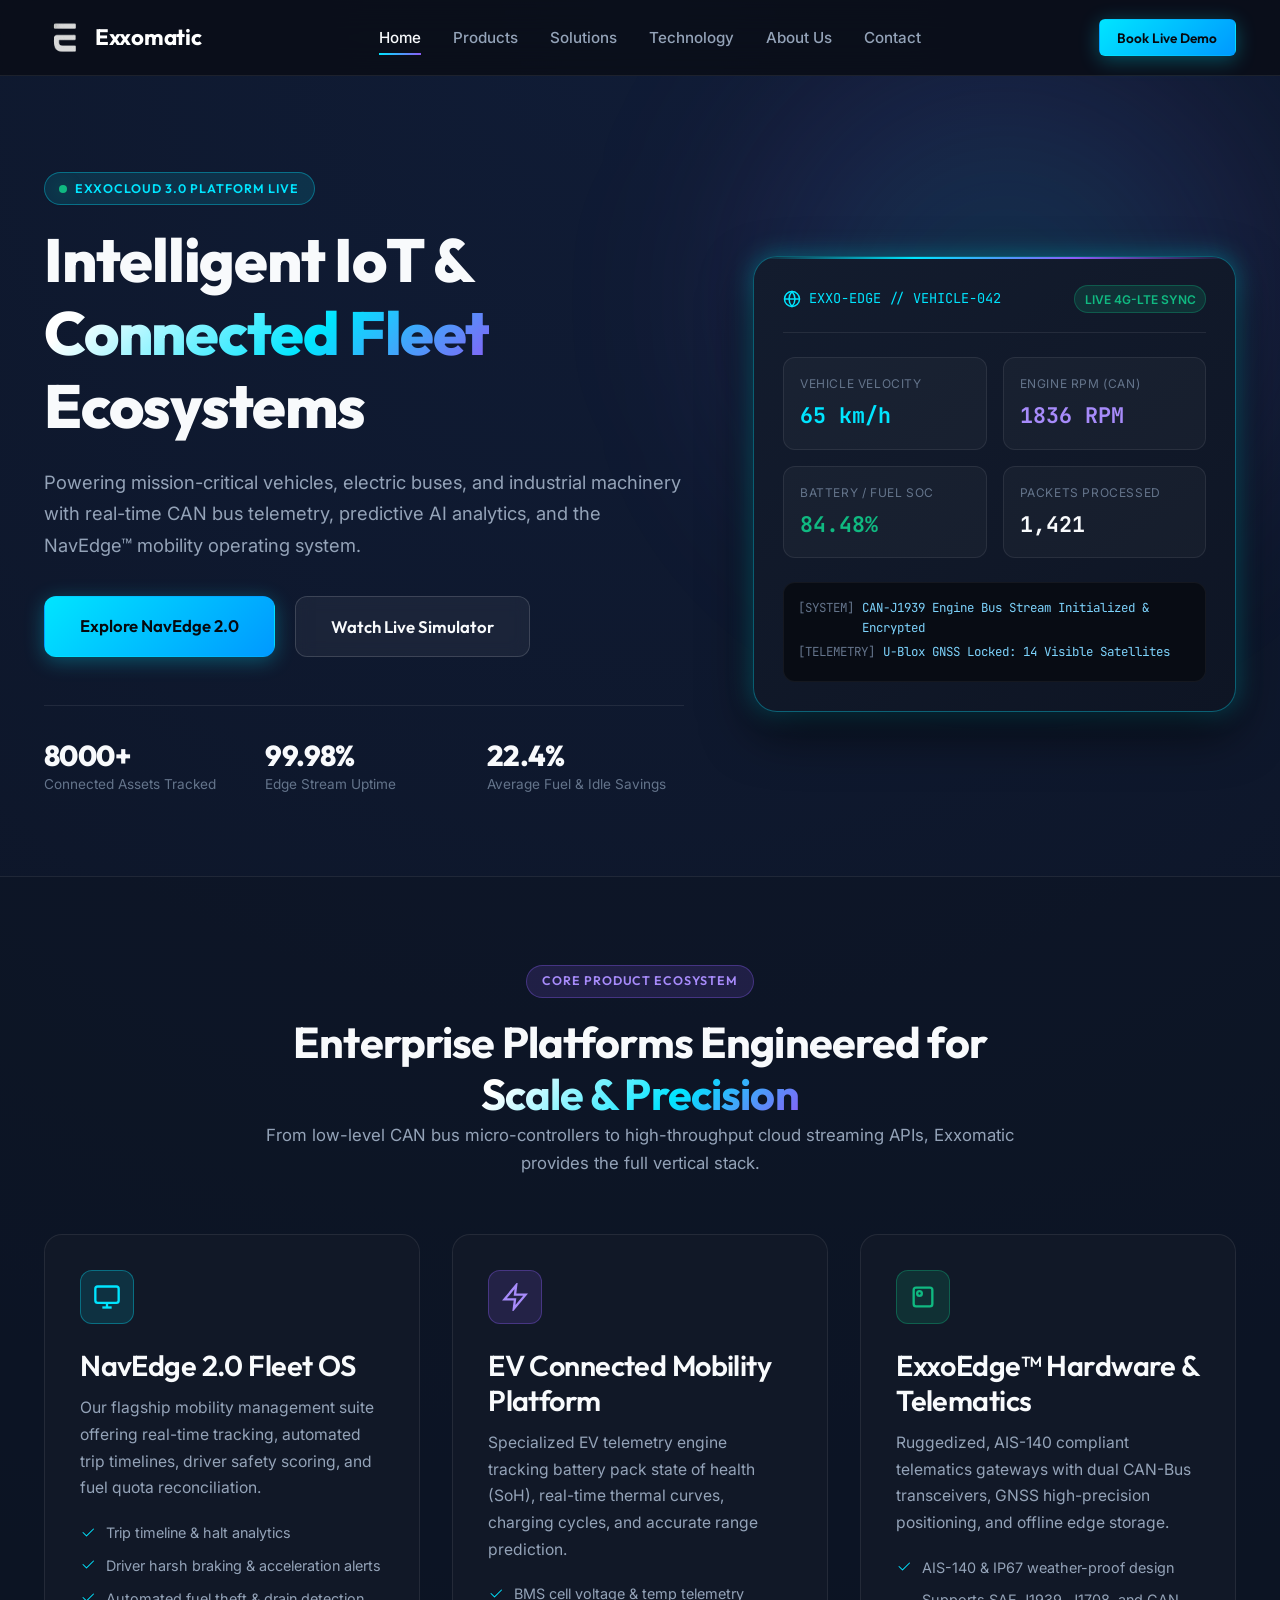
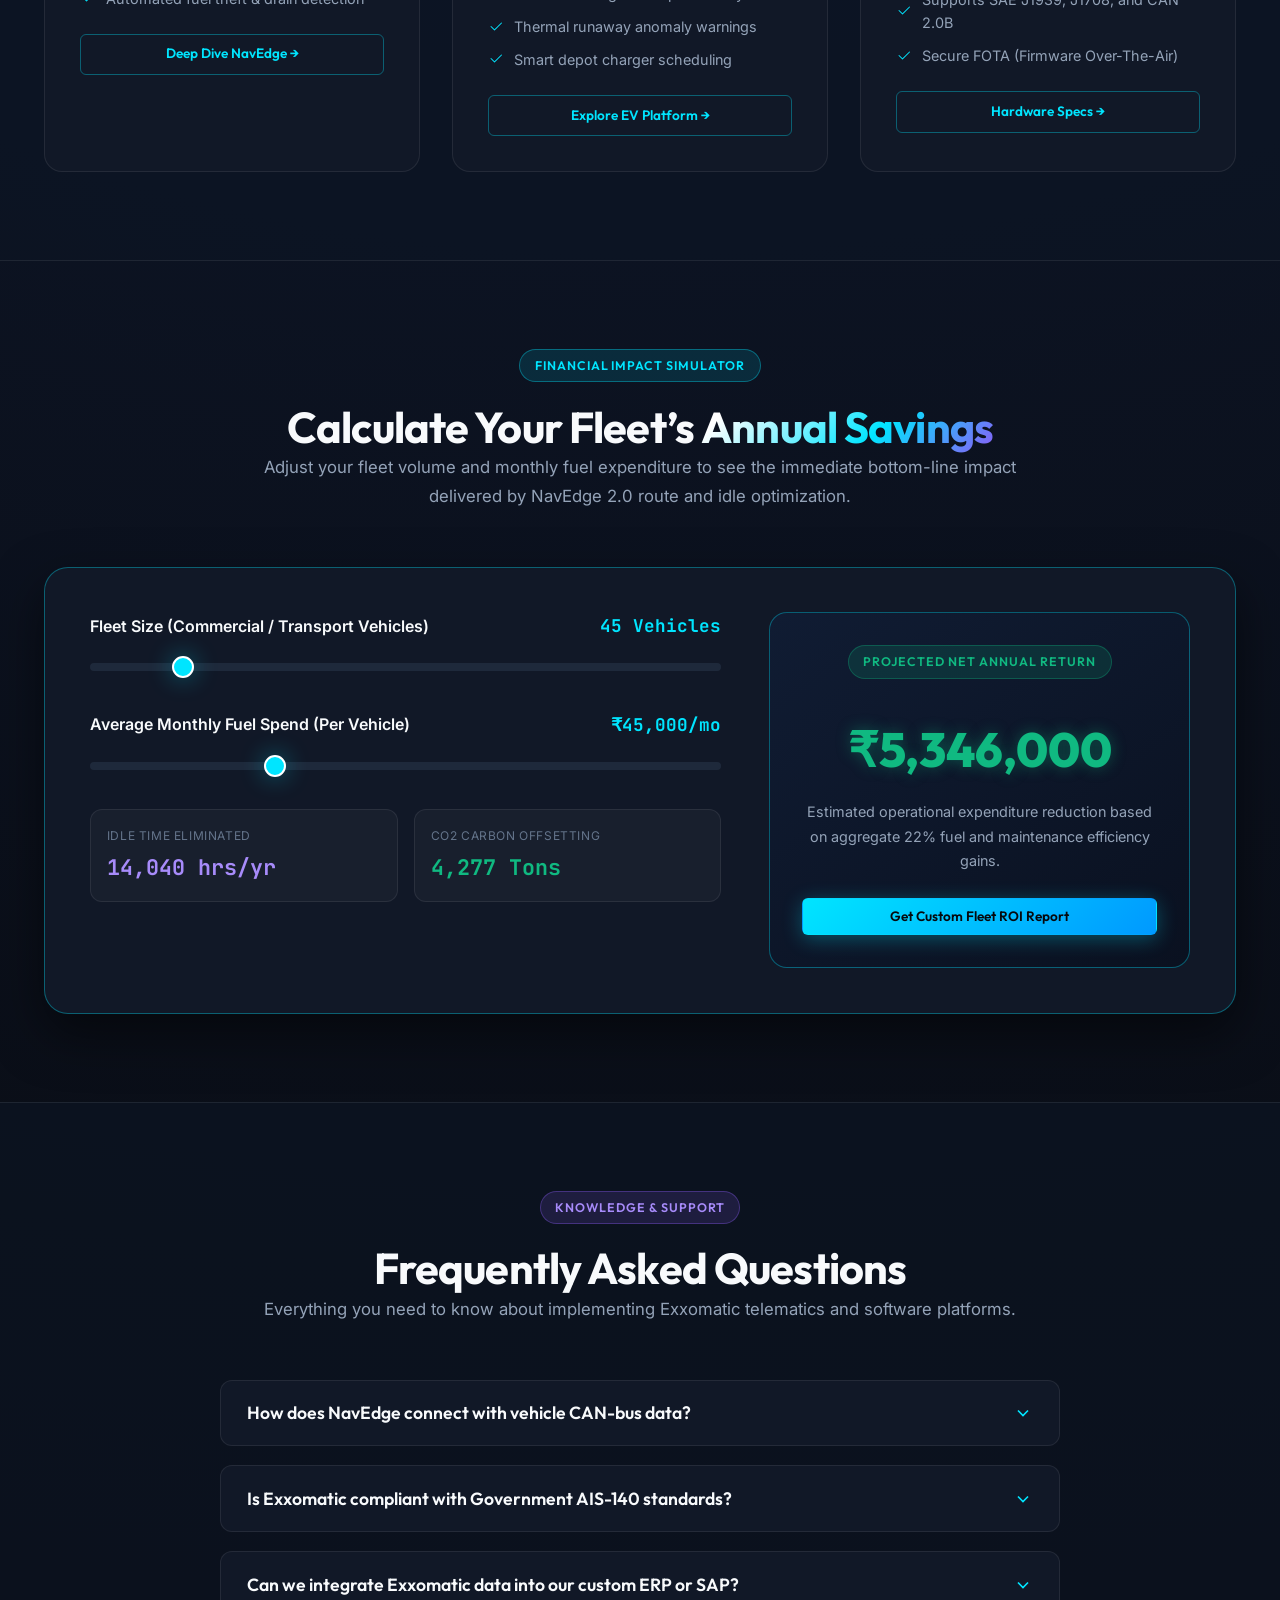
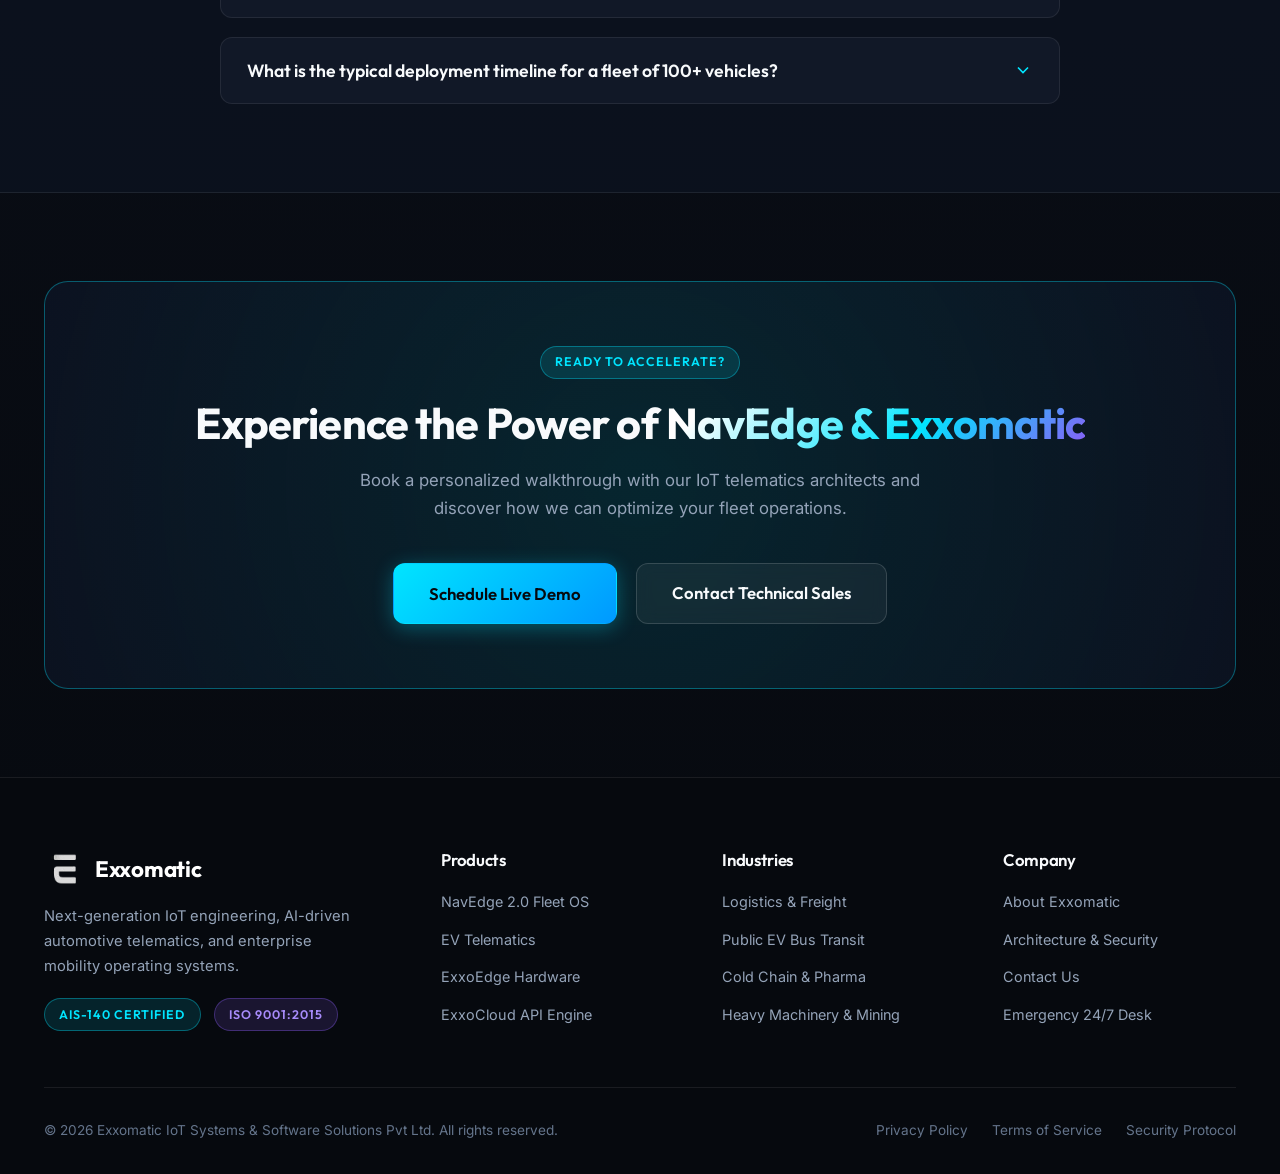
==== commit d0147be3: "update the data" ====
--- a/index.html
+++ b/index.html
@@ -109,7 +109,7 @@
 
           <div class="hero-stats-row">
             <div class="hero-stat-item">
-              <h4>50,000+</h4>
+              <h4>8000+</h4>
               <p>Connected Assets Tracked</p>
             </div>
             <div class="hero-stat-item">
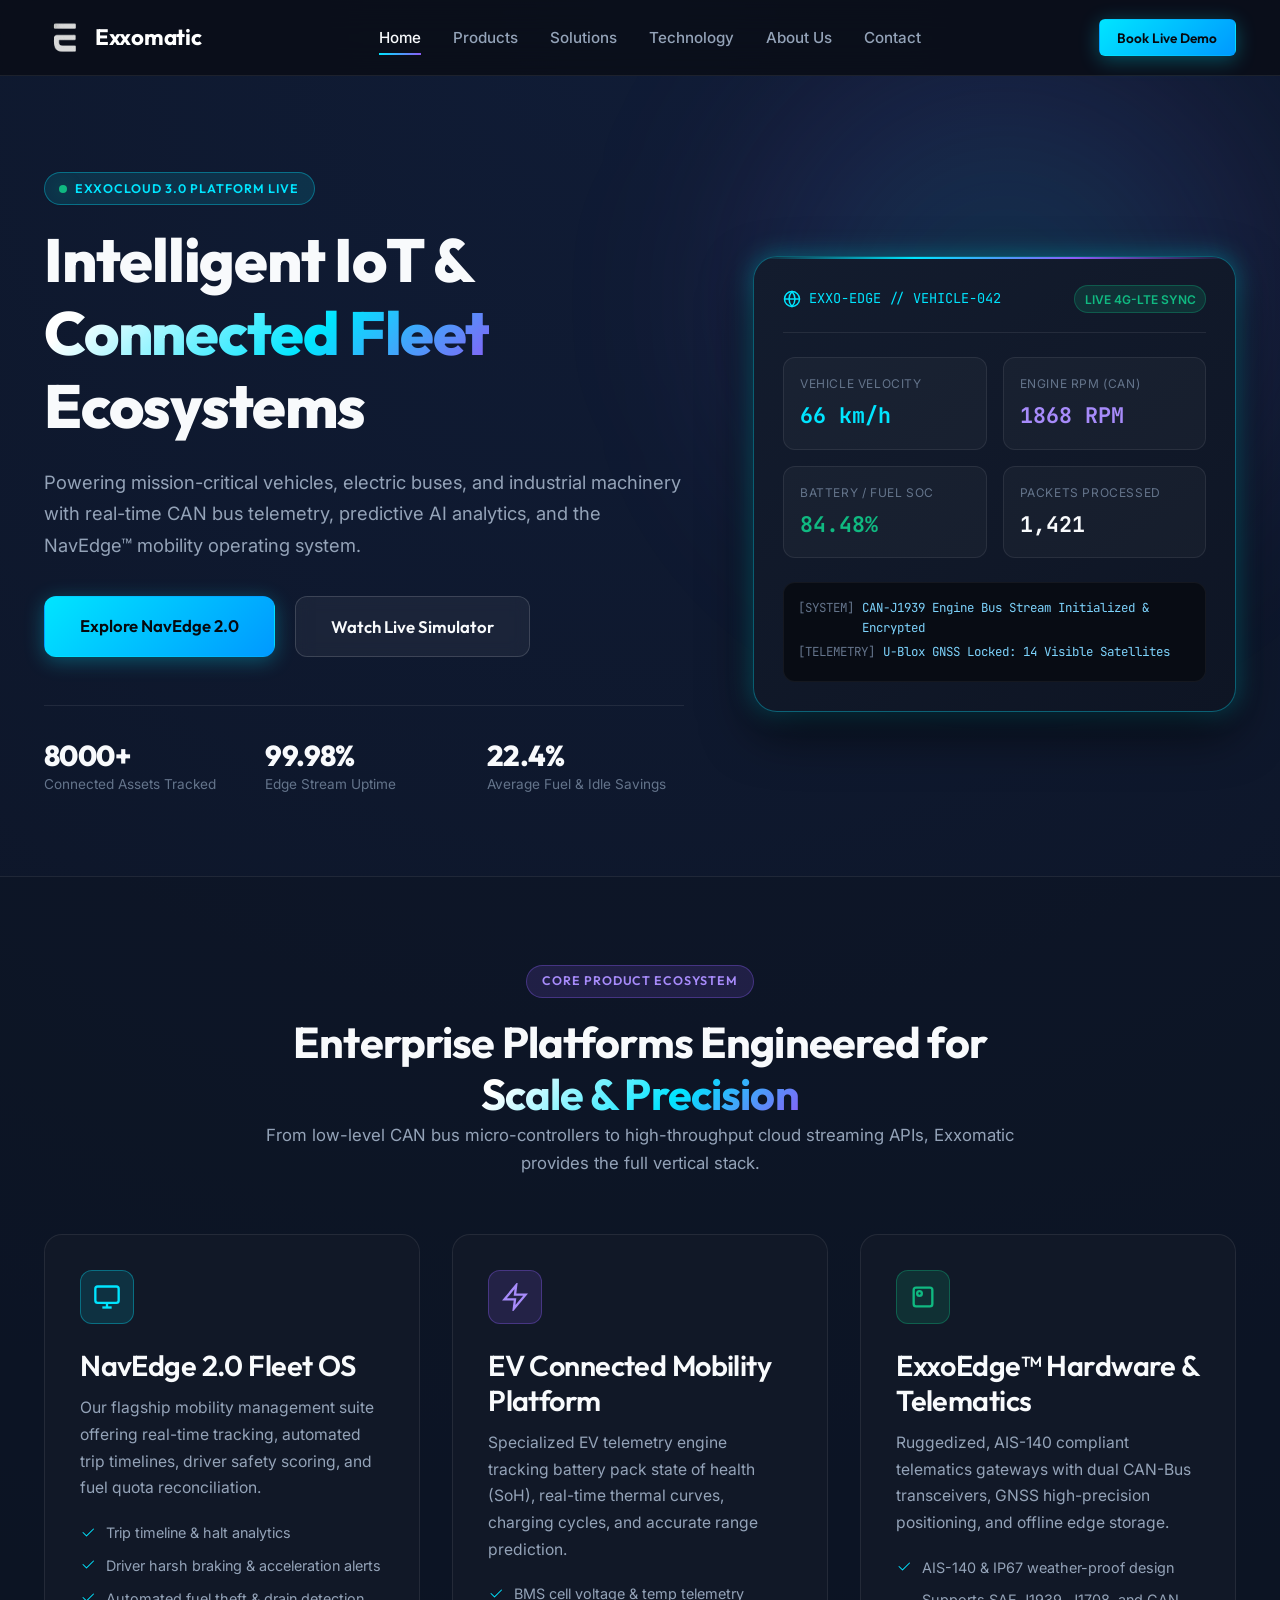
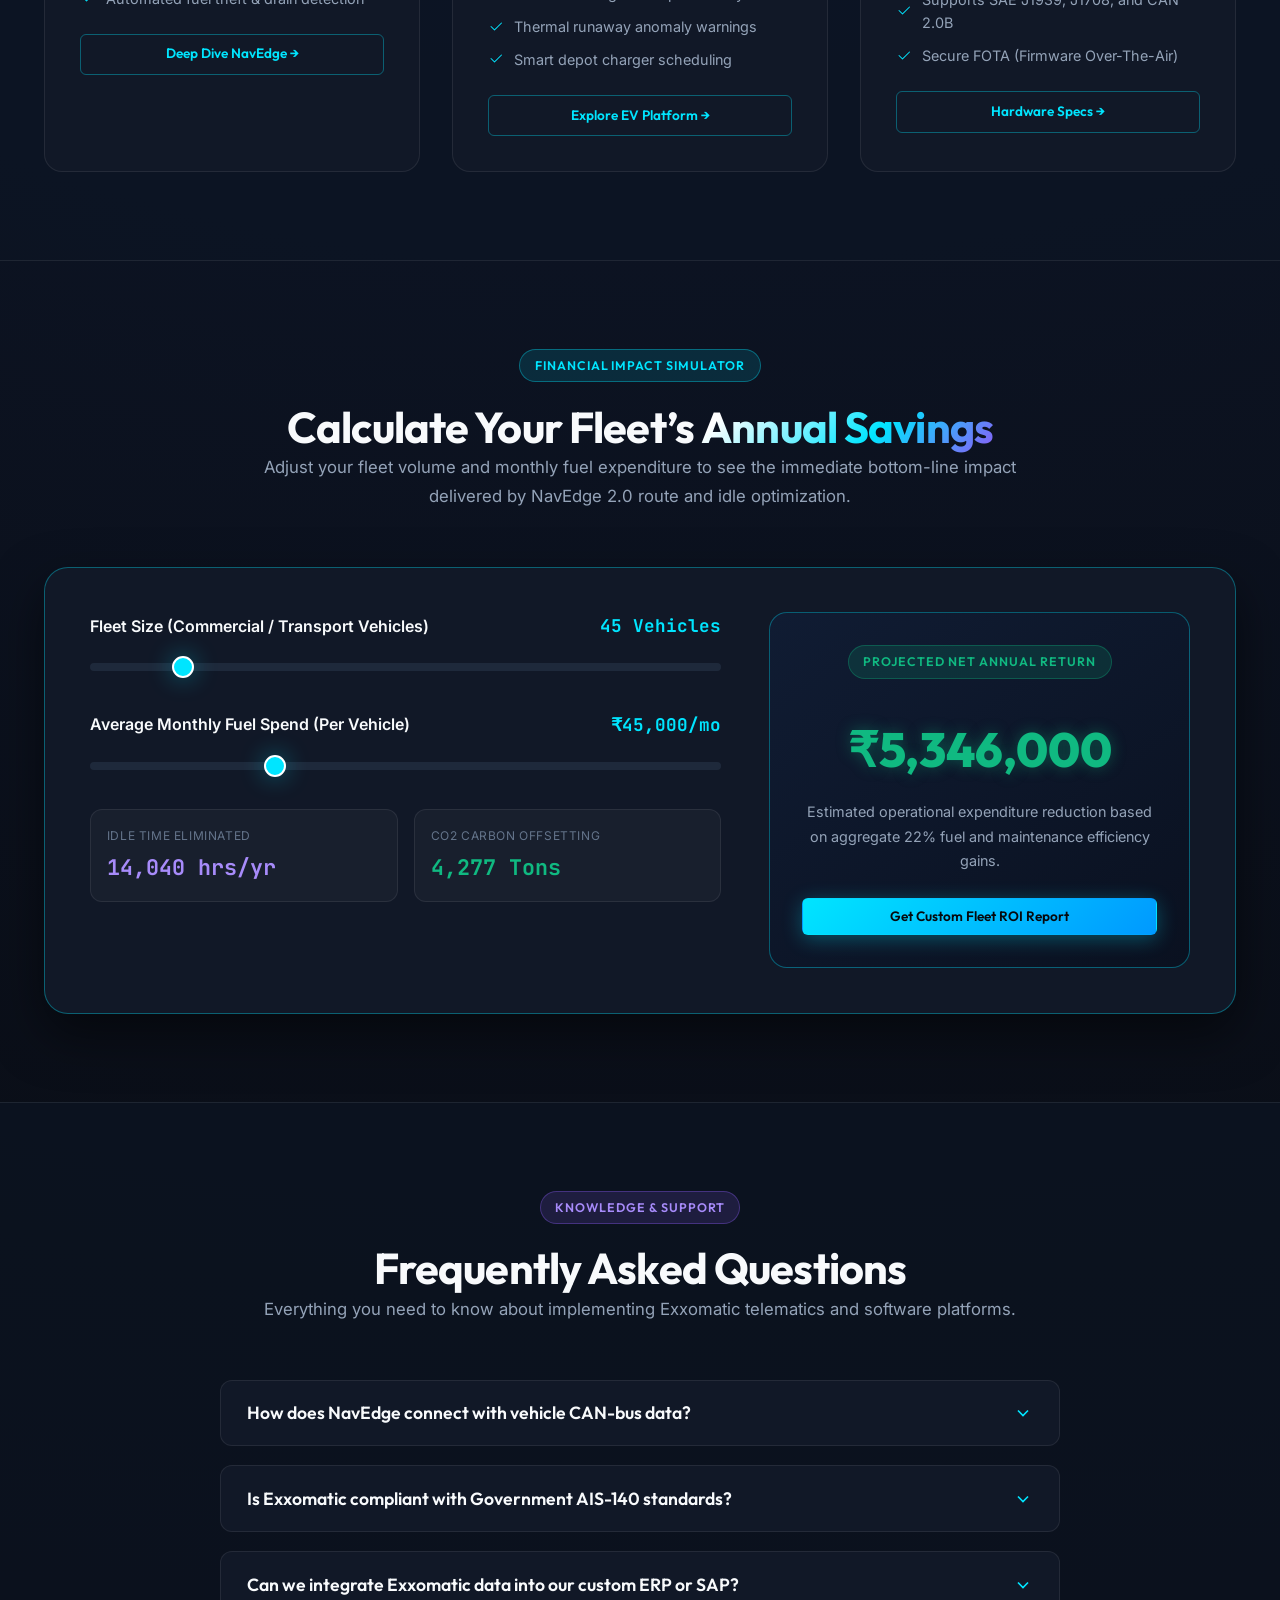
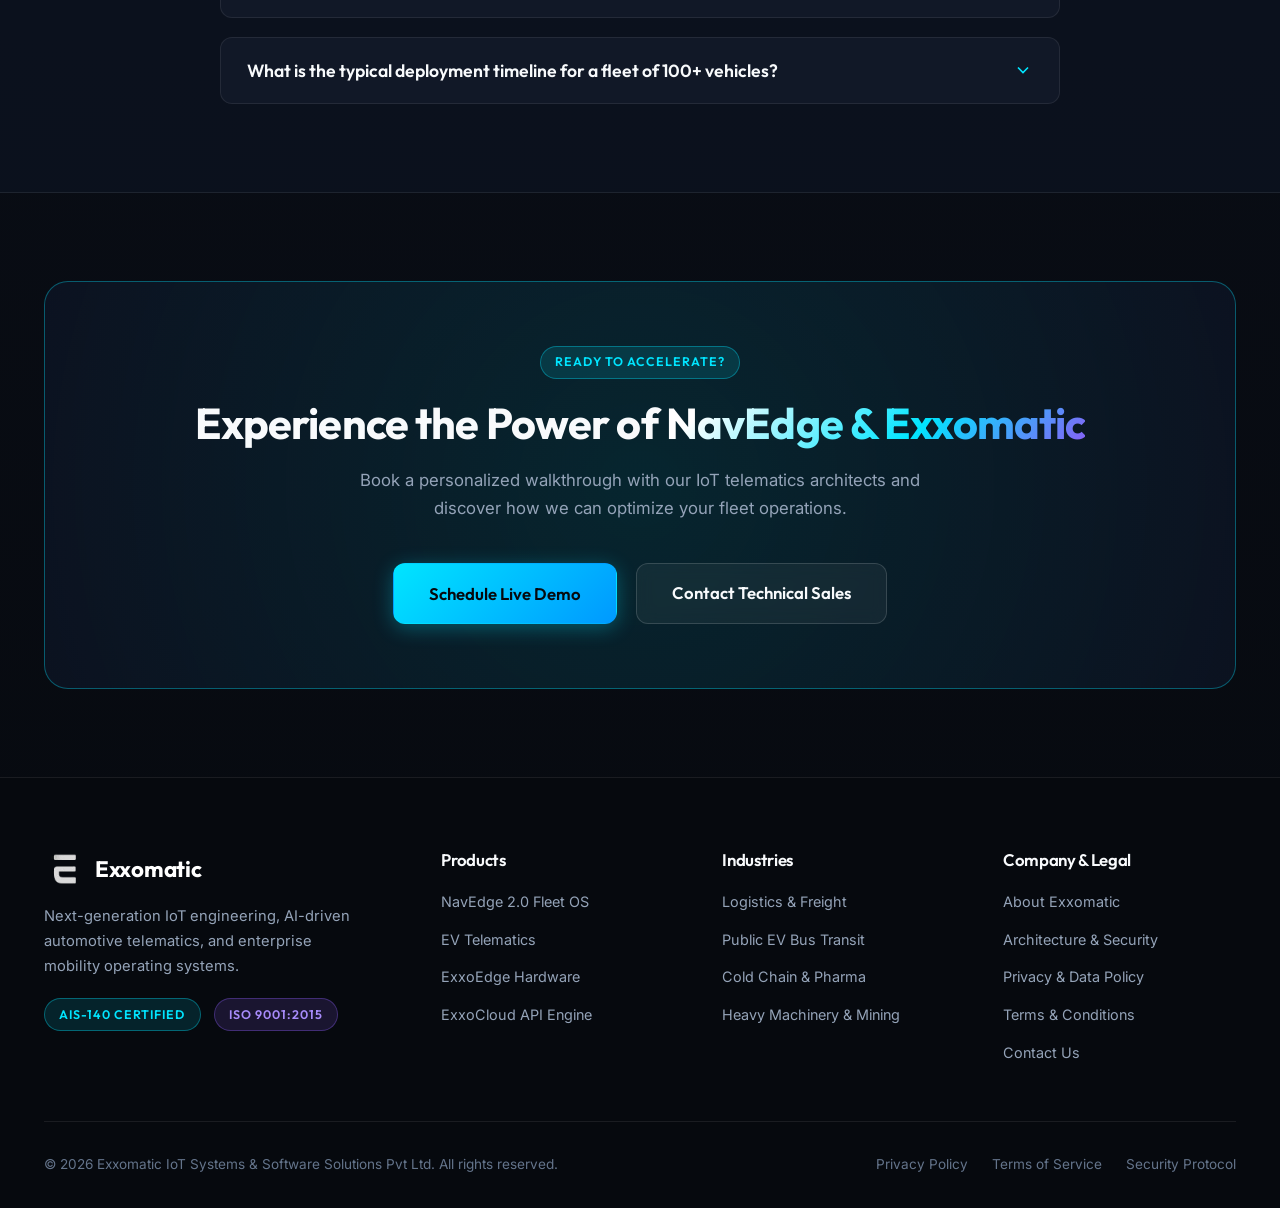
==== commit 430f0f67: "Added Terms and condtion and privacy policy" ====
--- a/index.html
+++ b/index.html
@@ -428,12 +428,13 @@
         </div>
 
         <div class="footer-col">
-          <h4>Company</h4>
+          <h4>Company &amp; Legal</h4>
           <ul class="footer-links">
             <li><a href="about.html">About Exxomatic</a></li>
             <li><a href="technology.html">Architecture &amp; Security</a></li>
+            <li><a href="privacy.html">Privacy &amp; Data Policy</a></li>
+            <li><a href="terms.html">Terms &amp; Conditions</a></li>
             <li><a href="contact.html">Contact Us</a></li>
-            <li><a href="contact.html#support">Emergency 24/7 Desk</a></li>
           </ul>
         </div>
       </div>
@@ -441,8 +442,8 @@
       <div class="footer-bottom">
         <div>&copy; 2026 Exxomatic IoT Systems &amp; Software Solutions Pvt Ltd. All rights reserved.</div>
         <div style="display: flex; gap: 1.5rem;">
-          <a href="about.html">Privacy Policy</a>
-          <a href="about.html">Terms of Service</a>
+          <a href="privacy.html">Privacy Policy</a>
+          <a href="terms.html">Terms of Service</a>
           <a href="technology.html">Security Protocol</a>
         </div>
       </div>
--- a/css/style.css
+++ b/css/style.css
@@ -1536,26 +1536,444 @@
   }
 }
 
-/* Extra Small Phones (≤ 400px) */
-@media (max-width: 400px) {
-  .hero-title {
-    font-size: 1.7rem;
-  }
-
-  .telemetry-metrics-grid {
+/* ==========================================================================
+   LEGAL & COMPLIANCE PAGES (PRIVACY POLICY & TERMS OF SERVICE)
+   ========================================================================== */
+
+.legal-header-banner {
+  padding: 4.5rem 0 2.5rem 0;
+  text-align: center;
+  position: relative;
+}
+
+.legal-header-meta {
+  display: flex;
+  justify-content: center;
+  align-items: center;
+  gap: 1.5rem;
+  margin-top: 1.2rem;
+  flex-wrap: wrap;
+  font-size: 0.9rem;
+  color: var(--text-secondary);
+}
+
+.legal-meta-item {
+  display: inline-flex;
+  align-items: center;
+  gap: 0.45rem;
+  font-family: var(--font-mono);
+  font-size: 0.85rem;
+}
+
+.legal-doc-switcher {
+  display: inline-flex;
+  background: rgba(17, 24, 39, 0.9);
+  border: 1px solid var(--border-medium);
+  padding: 0.35rem;
+  border-radius: var(--radius-full);
+  margin: 2rem auto 0 auto;
+  gap: 0.4rem;
+  backdrop-filter: blur(12px);
+}
+
+.legal-doc-btn {
+  padding: 0.65rem 1.6rem;
+  border-radius: var(--radius-full);
+  font-family: var(--font-heading);
+  font-size: 0.92rem;
+  font-weight: 600;
+  color: var(--text-secondary);
+  border: 1px solid transparent;
+  transition: all var(--transition-fast);
+  display: inline-flex;
+  align-items: center;
+  gap: 0.5rem;
+}
+
+.legal-doc-btn:hover {
+  color: var(--text-primary);
+  background: rgba(255, 255, 255, 0.05);
+}
+
+.legal-doc-btn.active {
+  background: var(--cyan-dim);
+  color: var(--cyan-primary);
+  border-color: var(--border-glow);
+  box-shadow: 0 0 20px rgba(0, 229, 255, 0.25);
+}
+
+.legal-layout {
+  display: grid;
+  grid-template-columns: 290px minmax(0, 1fr);
+  gap: 3.5rem;
+  align-items: start;
+  padding-bottom: 5rem;
+}
+
+/* Sticky Sidebar Table of Contents */
+.legal-sidebar {
+  position: sticky;
+  top: calc(var(--header-height) + 1.5rem);
+  display: flex;
+  flex-direction: column;
+  gap: 1.5rem;
+}
+
+.legal-toc-card {
+  background: linear-gradient(145deg, rgba(17, 24, 39, 0.95), rgba(11, 16, 26, 0.98));
+  border: 1px solid var(--border-subtle);
+  border-radius: var(--radius-lg);
+  padding: 1.5rem;
+  backdrop-filter: blur(16px);
+  box-shadow: 0 10px 30px rgba(0, 0, 0, 0.4);
+}
+
+.legal-toc-title {
+  font-size: 0.82rem;
+  text-transform: uppercase;
+  letter-spacing: 0.08em;
+  color: var(--text-muted);
+  font-family: var(--font-mono);
+  margin-bottom: 1rem;
+  display: flex;
+  align-items: center;
+  gap: 0.5rem;
+}
+
+.legal-search-box {
+  position: relative;
+  margin-bottom: 1.2rem;
+}
+
+.legal-search-input {
+  width: 100%;
+  padding: 0.65rem 0.9rem 0.65rem 2.2rem;
+  background: rgba(0, 0, 0, 0.4);
+  border: 1px solid var(--border-subtle);
+  border-radius: var(--radius-md);
+  color: var(--text-primary);
+  font-size: 0.85rem;
+  font-family: var(--font-body);
+  transition: all var(--transition-fast);
+}
+
+.legal-search-input:focus {
+  outline: none;
+  border-color: var(--cyan-primary);
+  box-shadow: 0 0 12px rgba(0, 229, 255, 0.3);
+  background: rgba(0, 0, 0, 0.6);
+}
+
+.legal-search-icon {
+  position: absolute;
+  left: 0.75rem;
+  top: 50%;
+  transform: translateY(-50%);
+  color: var(--text-muted);
+  pointer-events: none;
+}
+
+.legal-toc-list {
+  list-style: none;
+  display: flex;
+  flex-direction: column;
+  gap: 0.4rem;
+  max-height: 52vh;
+  overflow-y: auto;
+  padding-right: 0.4rem;
+}
+
+.legal-toc-list::-webkit-scrollbar {
+  width: 4px;
+}
+
+.legal-toc-list::-webkit-scrollbar-thumb {
+  background: var(--border-subtle);
+  border-radius: 4px;
+}
+
+.legal-toc-link {
+  display: block;
+  font-size: 0.88rem;
+  color: var(--text-secondary);
+  padding: 0.45rem 0.75rem;
+  border-radius: var(--radius-sm);
+  transition: all var(--transition-fast);
+  border-left: 2px solid transparent;
+  line-height: 1.4;
+}
+
+.legal-toc-link:hover {
+  color: var(--text-primary);
+  background: rgba(255, 255, 255, 0.03);
+  border-left-color: var(--text-muted);
+}
+
+.legal-toc-link.active {
+  color: var(--cyan-primary);
+  background: var(--cyan-dim);
+  border-left-color: var(--cyan-primary);
+  font-weight: 600;
+}
+
+.legal-action-card {
+  background: rgba(17, 24, 39, 0.6);
+  border: 1px solid var(--border-subtle);
+  border-radius: var(--radius-lg);
+  padding: 1.25rem;
+  display: flex;
+  flex-direction: column;
+  gap: 0.75rem;
+}
+
+/* Legal Main Article Area */
+.legal-main-content {
+  background: rgba(17, 24, 39, 0.45);
+  border: 1px solid var(--border-subtle);
+  border-radius: var(--radius-xl);
+  padding: 3rem;
+  position: relative;
+}
+
+.legal-section {
+  scroll-margin-top: calc(var(--header-height) + 2rem);
+  padding-bottom: 2.75rem;
+  margin-bottom: 2.75rem;
+  border-bottom: 1px solid var(--border-subtle);
+  position: relative;
+}
+
+.legal-section:last-of-type {
+  border-bottom: none;
+  padding-bottom: 0;
+  margin-bottom: 0;
+}
+
+.legal-section-header {
+  display: flex;
+  align-items: baseline;
+  gap: 0.8rem;
+  margin-bottom: 1.2rem;
+}
+
+.legal-section-num {
+  font-family: var(--font-mono);
+  font-size: 1.1rem;
+  color: var(--cyan-primary);
+  font-weight: 700;
+  flex-shrink: 0;
+}
+
+.legal-section-title {
+  font-size: 1.55rem;
+  color: var(--text-primary);
+}
+
+.legal-body p {
+  margin-bottom: 1rem;
+  font-size: 1.02rem;
+  line-height: 1.75;
+}
+
+.legal-body ul, .legal-body ol {
+  margin: 1rem 0 1.5rem 1.4rem;
+  color: var(--text-secondary);
+}
+
+.legal-body li {
+  margin-bottom: 0.6rem;
+  line-height: 1.65;
+}
+
+.legal-body li strong {
+  color: var(--text-primary);
+}
+
+/* Legal Highlight / Callout Banners */
+.legal-callout {
+  border-radius: var(--radius-md);
+  padding: 1.25rem 1.5rem;
+  margin: 1.4rem 0;
+  display: flex;
+  gap: 1rem;
+  align-items: flex-start;
+  font-size: 0.95rem;
+  line-height: 1.6;
+}
+
+.legal-callout-icon {
+  flex-shrink: 0;
+  margin-top: 0.15rem;
+}
+
+.legal-callout-cyan {
+  background: rgba(0, 229, 255, 0.08);
+  border: 1px solid var(--border-glow);
+  color: #bae6fd;
+}
+.legal-callout-cyan .legal-callout-icon { color: var(--cyan-primary); }
+
+.legal-callout-purple {
+  background: rgba(139, 92, 246, 0.09);
+  border: 1px solid var(--border-purple-glow);
+  color: #ddd6fe;
+}
+.legal-callout-purple .legal-callout-icon { color: #a78bfa; }
+
+.legal-callout-green {
+  background: rgba(16, 185, 129, 0.08);
+  border: 1px solid rgba(16, 185, 129, 0.35);
+  color: #a7f3d0;
+}
+.legal-callout-green .legal-callout-icon { color: var(--green-status); }
+
+.legal-callout-amber {
+  background: rgba(245, 158, 11, 0.08);
+  border: 1px solid rgba(245, 158, 11, 0.35);
+  color: #fde68a;
+}
+.legal-callout-amber .legal-callout-icon { color: var(--amber-status); }
+
+/* Quick Highlight Badges inside text */
+.legal-tag {
+  display: inline-flex;
+  align-items: center;
+  padding: 0.15rem 0.5rem;
+  border-radius: var(--radius-sm);
+  font-family: var(--font-mono);
+  font-size: 0.78rem;
+  font-weight: 600;
+  background: rgba(255, 255, 255, 0.08);
+  color: var(--cyan-primary);
+  border: 1px solid rgba(0, 229, 255, 0.25);
+  margin: 0 0.2rem;
+  vertical-align: middle;
+}
+
+/* Search match highlights */
+.legal-highlight {
+  background-color: rgba(0, 229, 255, 0.3);
+  color: #ffffff;
+  padding: 0 2px;
+  border-radius: 2px;
+}
+
+.legal-section.search-hidden {
+  display: none !important;
+}
+
+/* Officer Card / Contact Box */
+.legal-contact-card {
+  background: linear-gradient(135deg, rgba(23, 32, 51, 0.8), rgba(13, 20, 36, 0.9));
+  border: 1px solid var(--border-glow);
+  border-radius: var(--radius-lg);
+  padding: 1.8rem;
+  margin-top: 1.5rem;
+  display: grid;
+  grid-template-columns: auto 1fr;
+  gap: 1.5rem;
+  align-items: center;
+}
+
+.legal-contact-avatar {
+  width: 58px;
+  height: 58px;
+  border-radius: 50%;
+  background: var(--cyan-dim);
+  border: 1px solid var(--border-glow);
+  display: flex;
+  align-items: center;
+  justify-content: center;
+  color: var(--cyan-primary);
+}
+
+/* Responsiveness for Legal Pages */
+@media (max-width: 992px) {
+  .legal-layout {
     grid-template-columns: 1fr;
-  }
-
-  .calc-result-number {
-    font-size: 1.85rem;
-  }
-
-  .brand-logo img {
-    height: 28px;
-  }
-
-  .brand-logo-text {
-    font-size: 1.15rem;
-  }
-}
-
+    gap: 2rem;
+  }
+
+  .legal-sidebar {
+    position: static;
+    order: -1;
+  }
+
+  .legal-toc-list {
+    max-height: 220px;
+  }
+
+  .legal-main-content {
+    padding: 2rem 1.5rem;
+  }
+}
+
+@media (max-width: 640px) {
+  .legal-doc-switcher {
+    flex-direction: column;
+    width: 100%;
+    border-radius: var(--radius-lg);
+  }
+
+  .legal-doc-btn {
+    width: 100%;
+    justify-content: center;
+  }
+
+  .legal-header-meta {
+    flex-direction: column;
+    gap: 0.5rem;
+  }
+
+  .legal-contact-card {
+    grid-template-columns: 1fr;
+    text-align: center;
+    justify-items: center;
+  }
+
+  .legal-section-header {
+    flex-direction: column;
+    gap: 0.3rem;
+  }
+}
+
+/* Print Stylesheet */
+@media print {
+  body {
+    background: #ffffff !important;
+    color: #111827 !important;
+  }
+
+  .site-header, .mobile-drawer, .site-footer, .legal-sidebar, .legal-doc-switcher, .btn, .modal-overlay, #mobileToggleBtn {
+    display: none !important;
+  }
+
+  .legal-main-content {
+    background: transparent !important;
+    border: none !important;
+    padding: 0 !important;
+    box-shadow: none !important;
+  }
+
+  .legal-section {
+    page-break-inside: avoid;
+    border-bottom: 1px solid #e5e7eb !important;
+    padding-bottom: 1.5rem !important;
+    margin-bottom: 1.5rem !important;
+  }
+
+  .legal-section-title, h1, h2, h3 {
+    color: #000000 !important;
+  }
+
+  p, li, span {
+    color: #374151 !important;
+  }
+
+  .legal-callout {
+    background: #f3f4f6 !important;
+    border: 1px solid #d1d5db !important;
+    color: #1f2937 !important;
+  }
+}
+
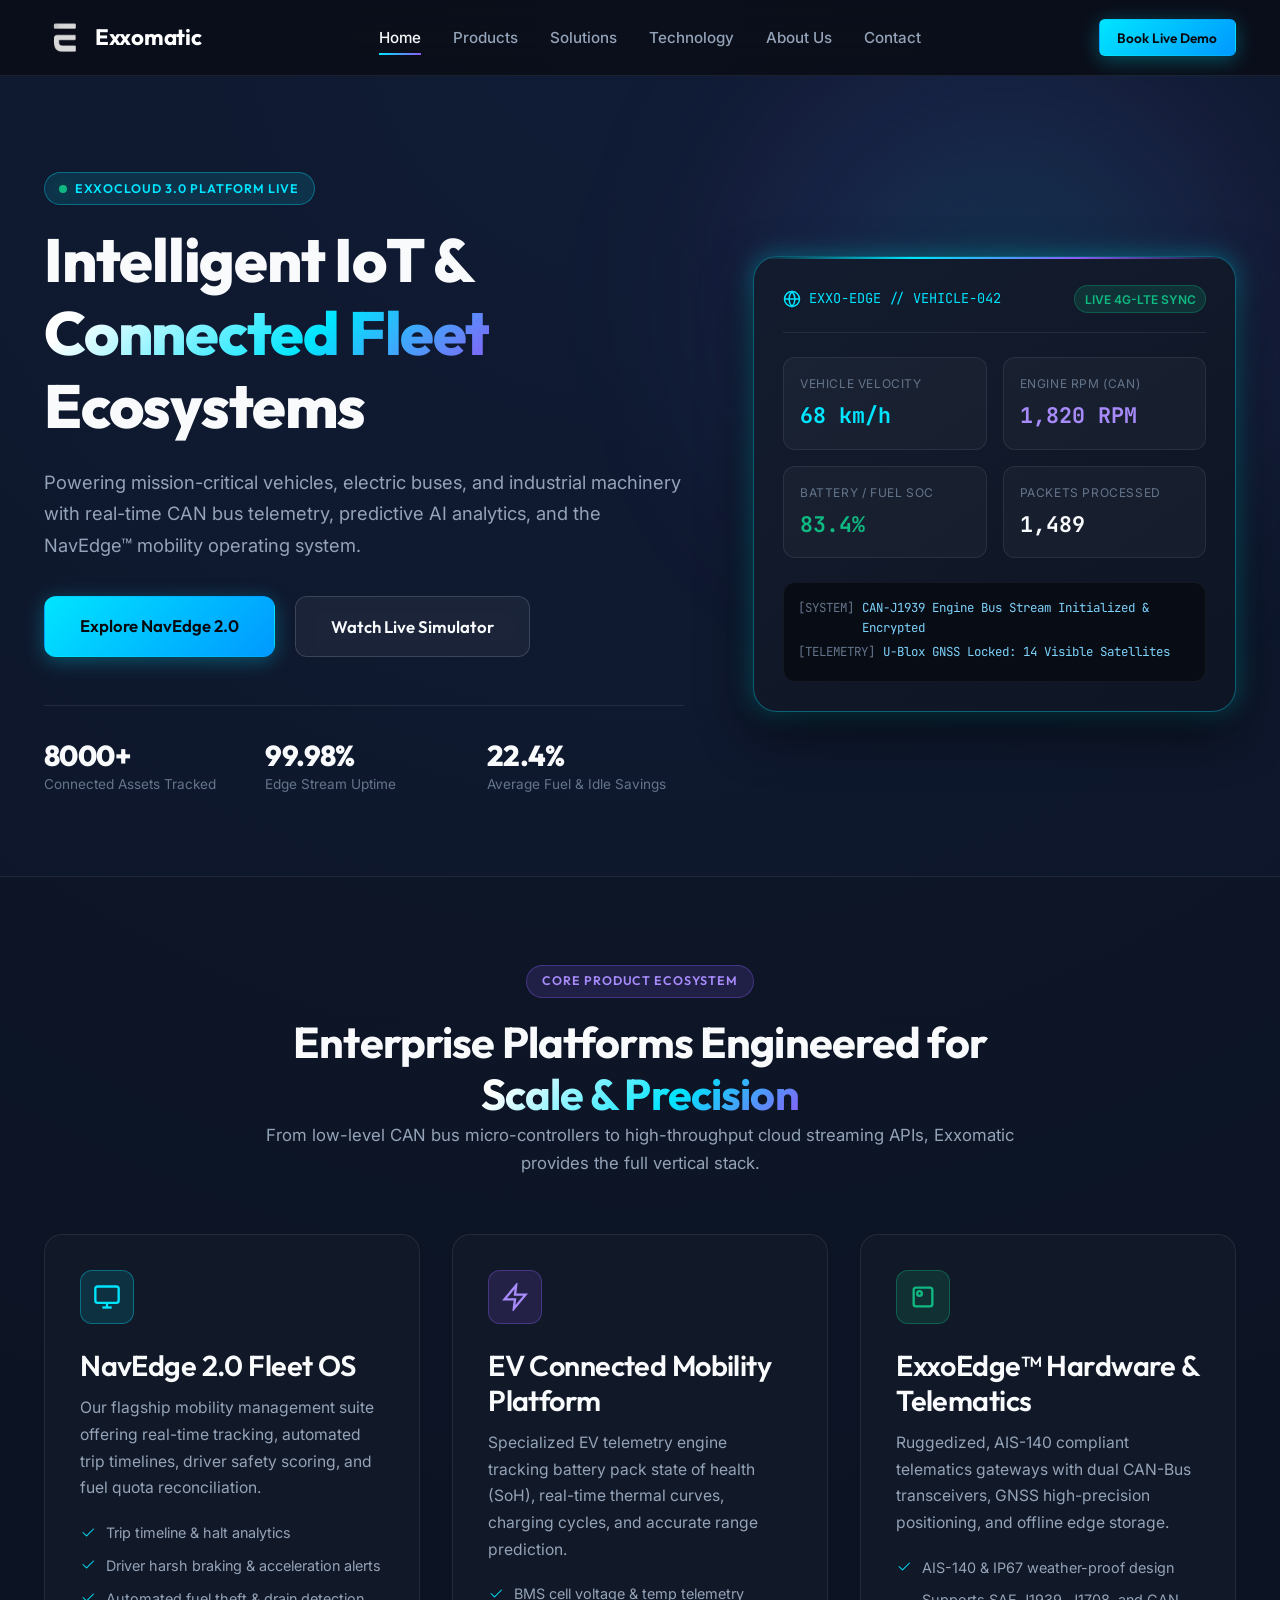
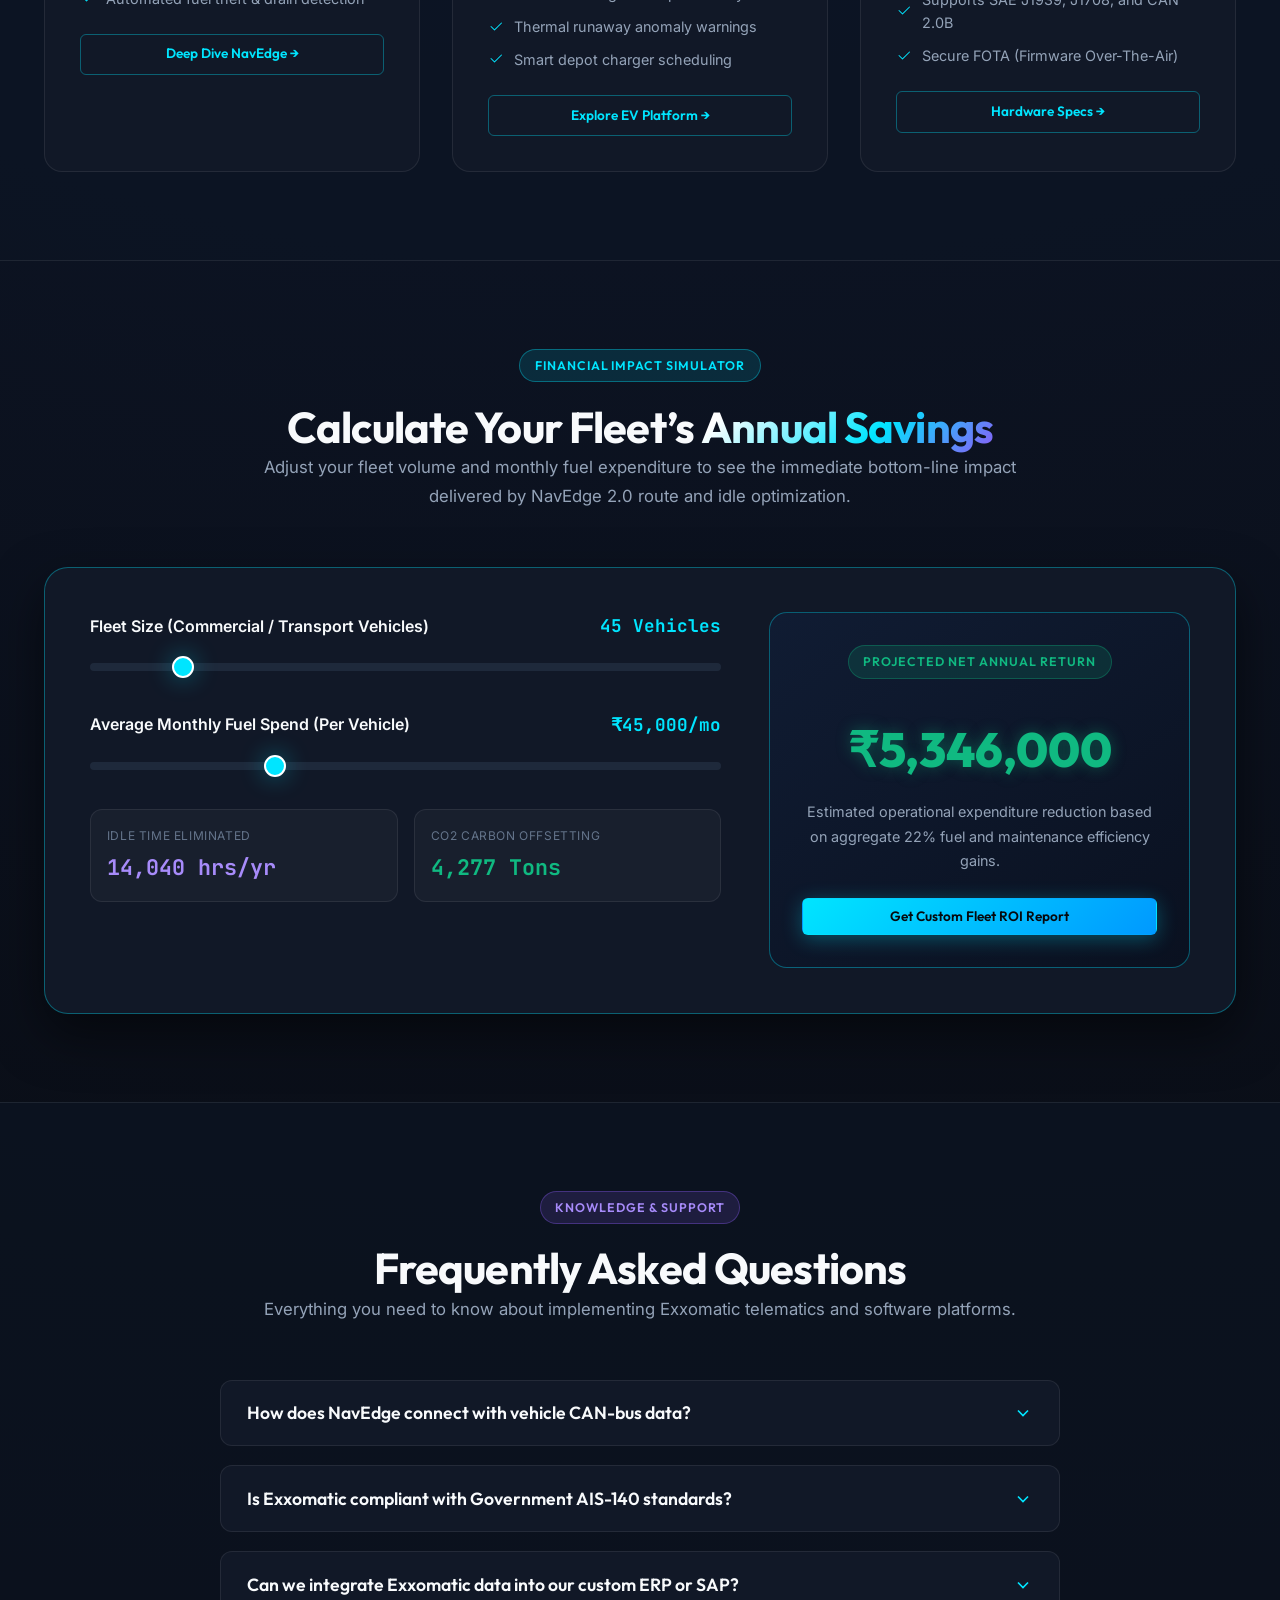
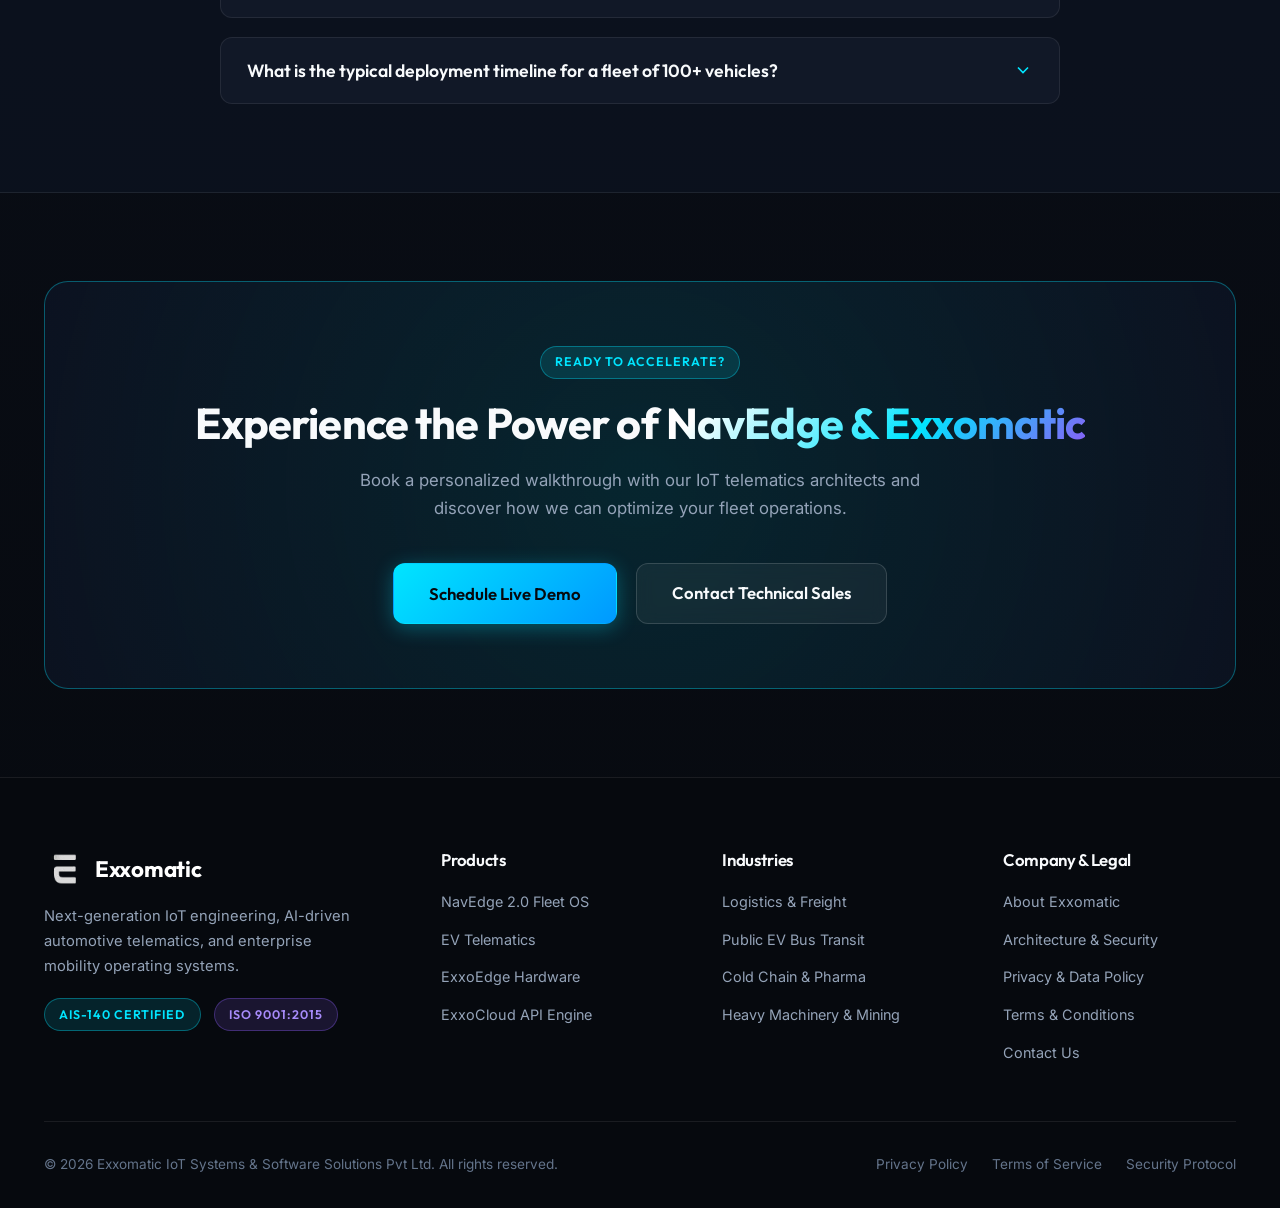
==== commit 6e5e7632: "updated conctact info" ====
--- a/index.html
+++ b/index.html
@@ -29,6 +29,14 @@
     "url": "https://exxomatic.in",
     "logo": "images/logo.svg",
     "description": "Enterprise IoT edge hardware and AI-driven telematics software for smart fleets and industrial assets.",
+    "address": {
+      "@type": "PostalAddress",
+      "streetAddress": "SR NO-89/1, F NO A/1004, SILVER PALM GROVE, AUNDH RAVET BRTS ROAD, RAVET",
+      "addressLocality": "Pune",
+      "postalCode": "412101",
+      "addressRegion": "Maharashtra",
+      "addressCountry": "IN"
+    },
     "contactPoint": {
       "@type": "ContactPoint",
       "email": "contact@exxomatic.com",
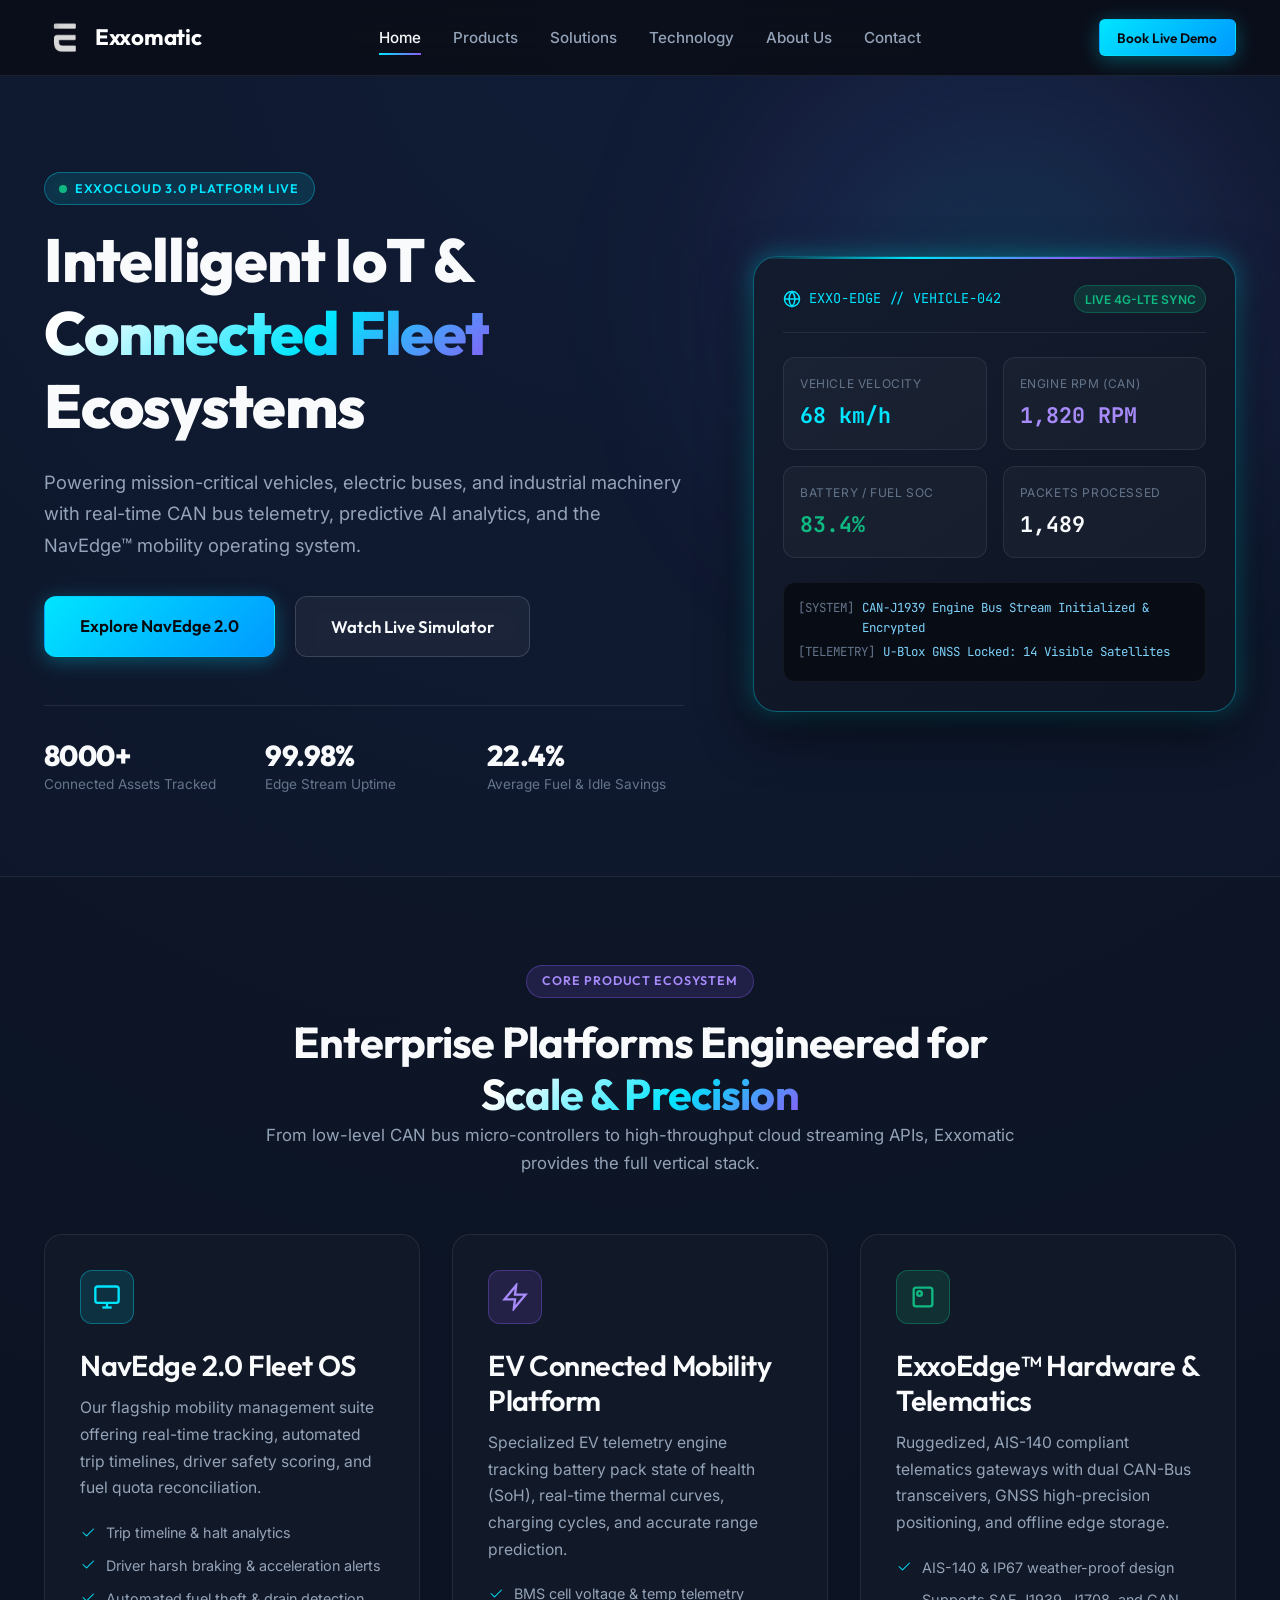
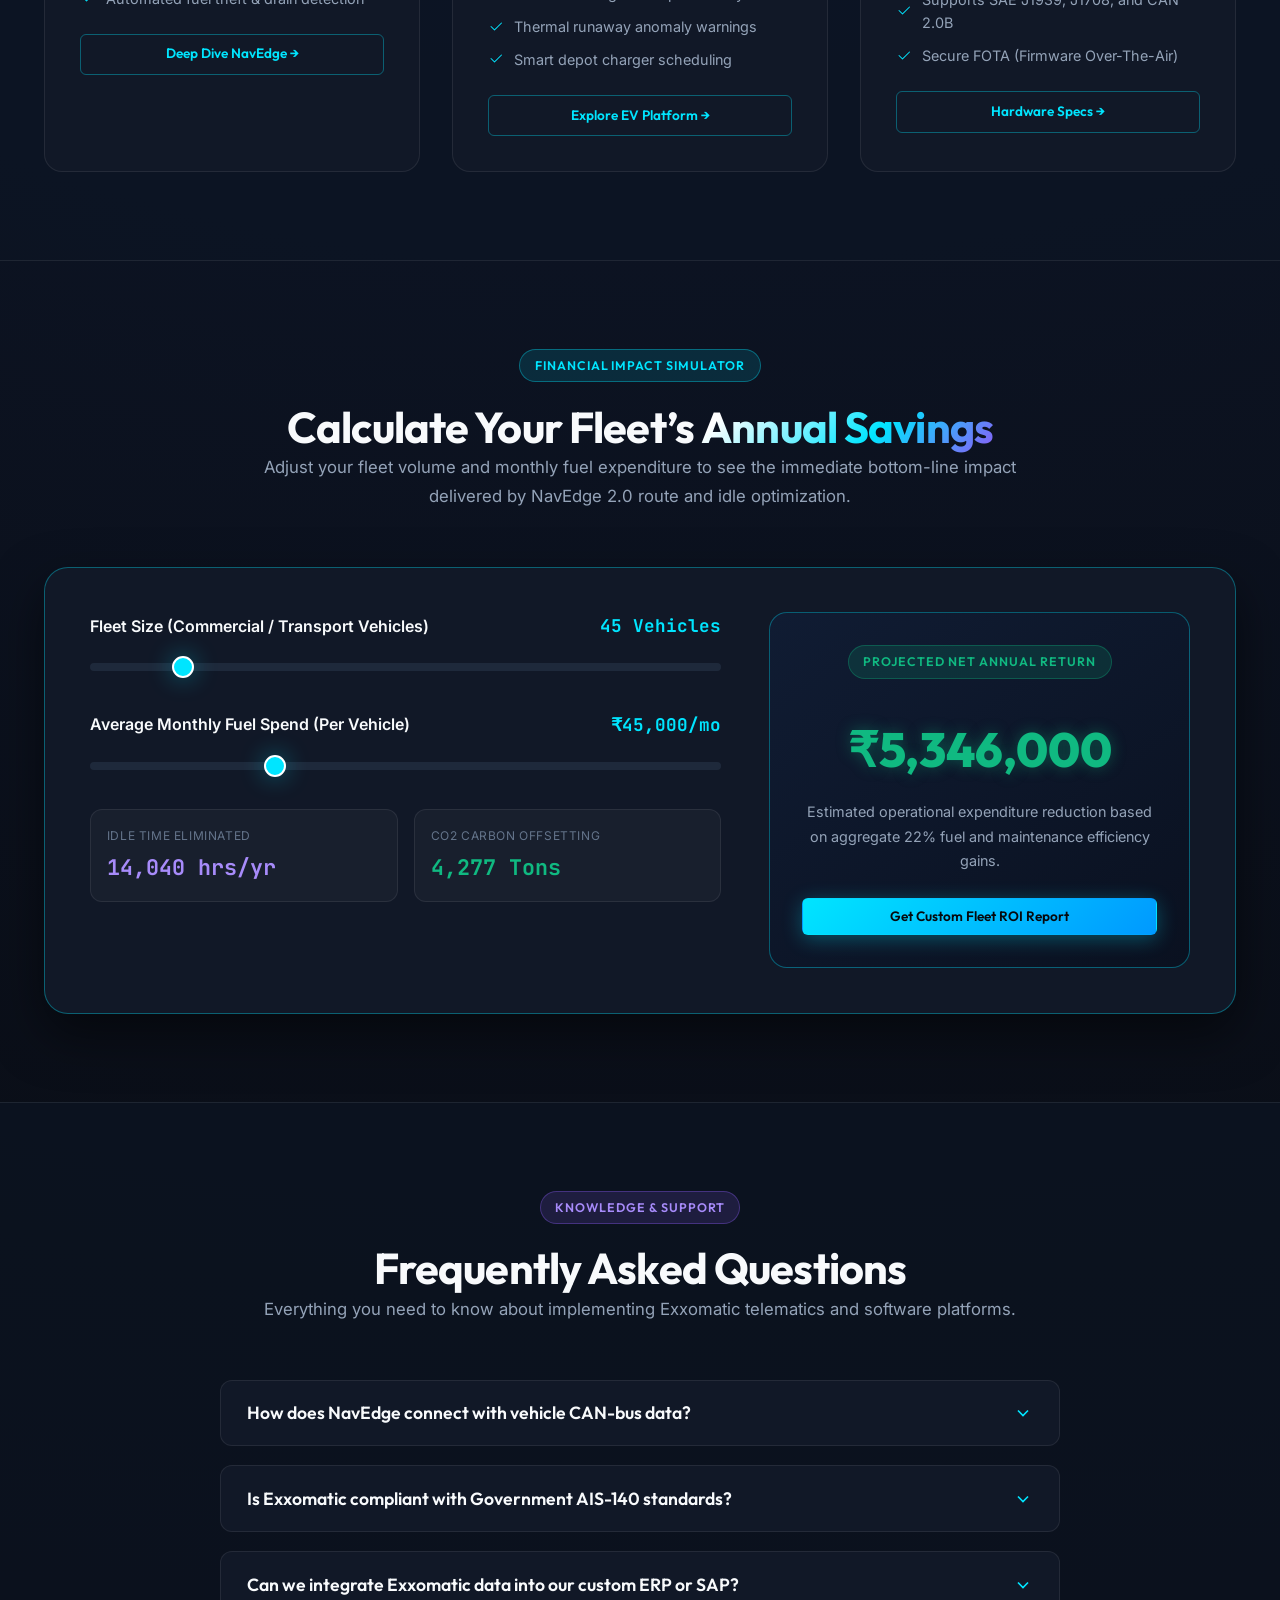
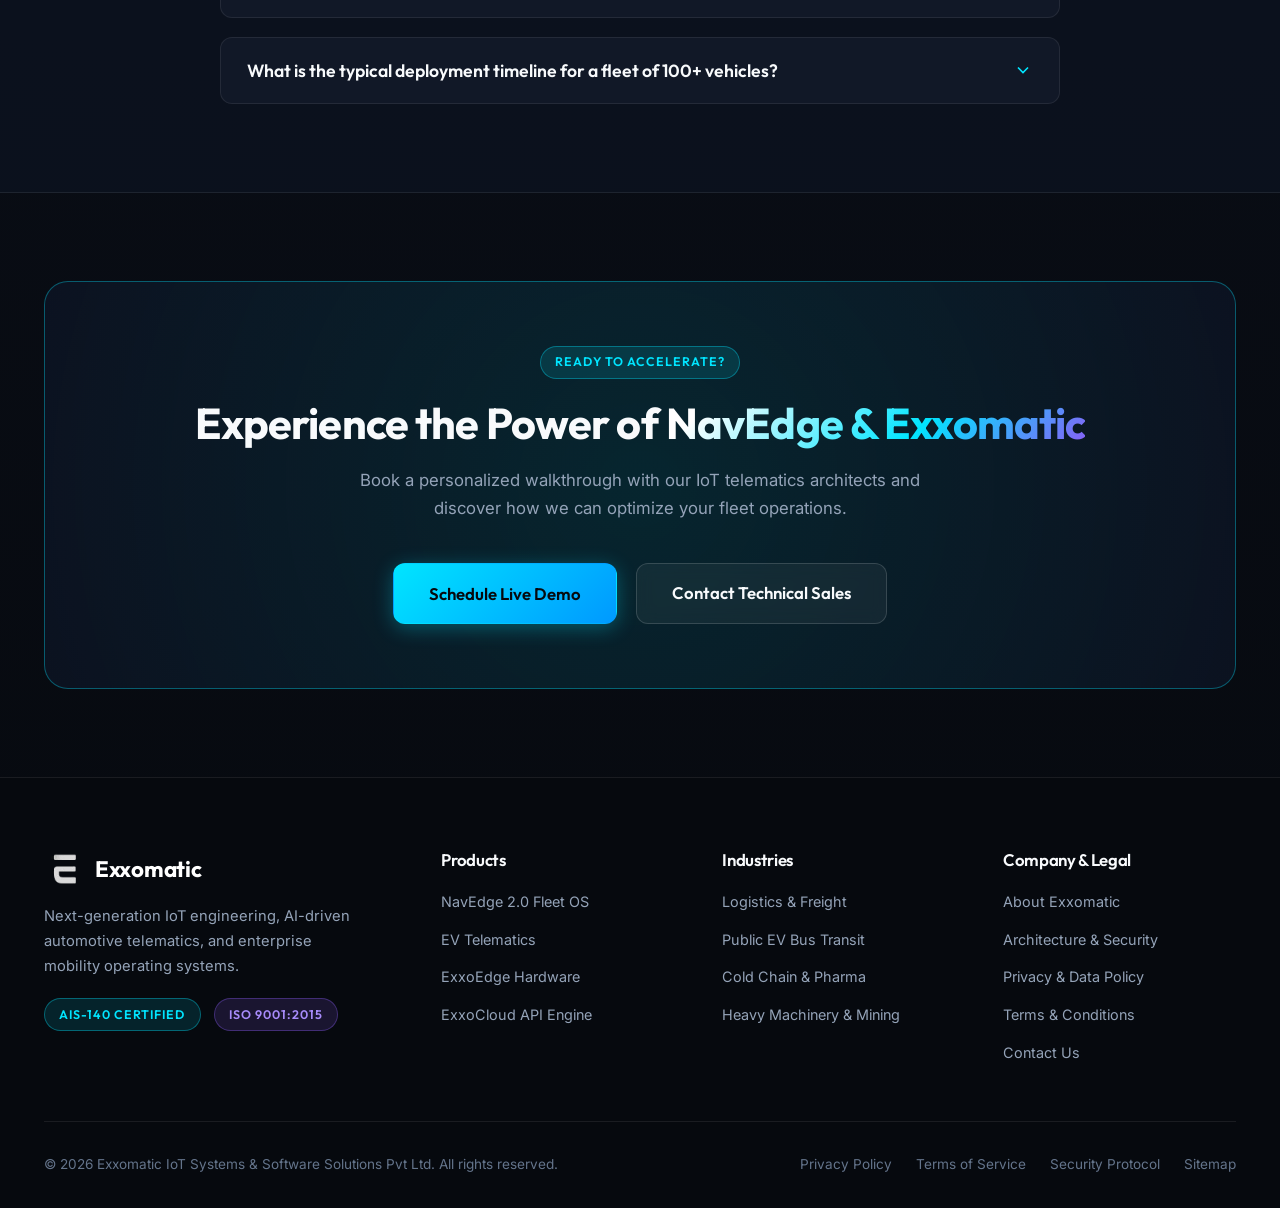
==== commit a5000495: "Added support ai serach" ====
--- a/index.html
+++ b/index.html
@@ -8,6 +8,8 @@
   <meta name="keywords" content="Exxomatic, NavEdge, fleet management, IoT telematics, EV tracking, CAN bus diagnostics, mobility analytics">
   <meta name="author" content="Exxomatic IoT Systems &amp; Software Solutions Pvt Ltd">
   <link rel="canonical" href="index.html">
+  <link rel="sitemap" type="application/xml" title="Sitemap" href="sitemap.xml">
+  <link rel="alternate" type="text/markdown" title="AI Agent Context" href="llms.txt">
   
   <!-- Open Graph / Social Sharing -->
   <meta property="og:type" content="website">
@@ -453,6 +455,7 @@
           <a href="privacy.html">Privacy Policy</a>
           <a href="terms.html">Terms of Service</a>
           <a href="technology.html">Security Protocol</a>
+          <a href="sitemap.xml">Sitemap</a>
         </div>
       </div>
     </div>
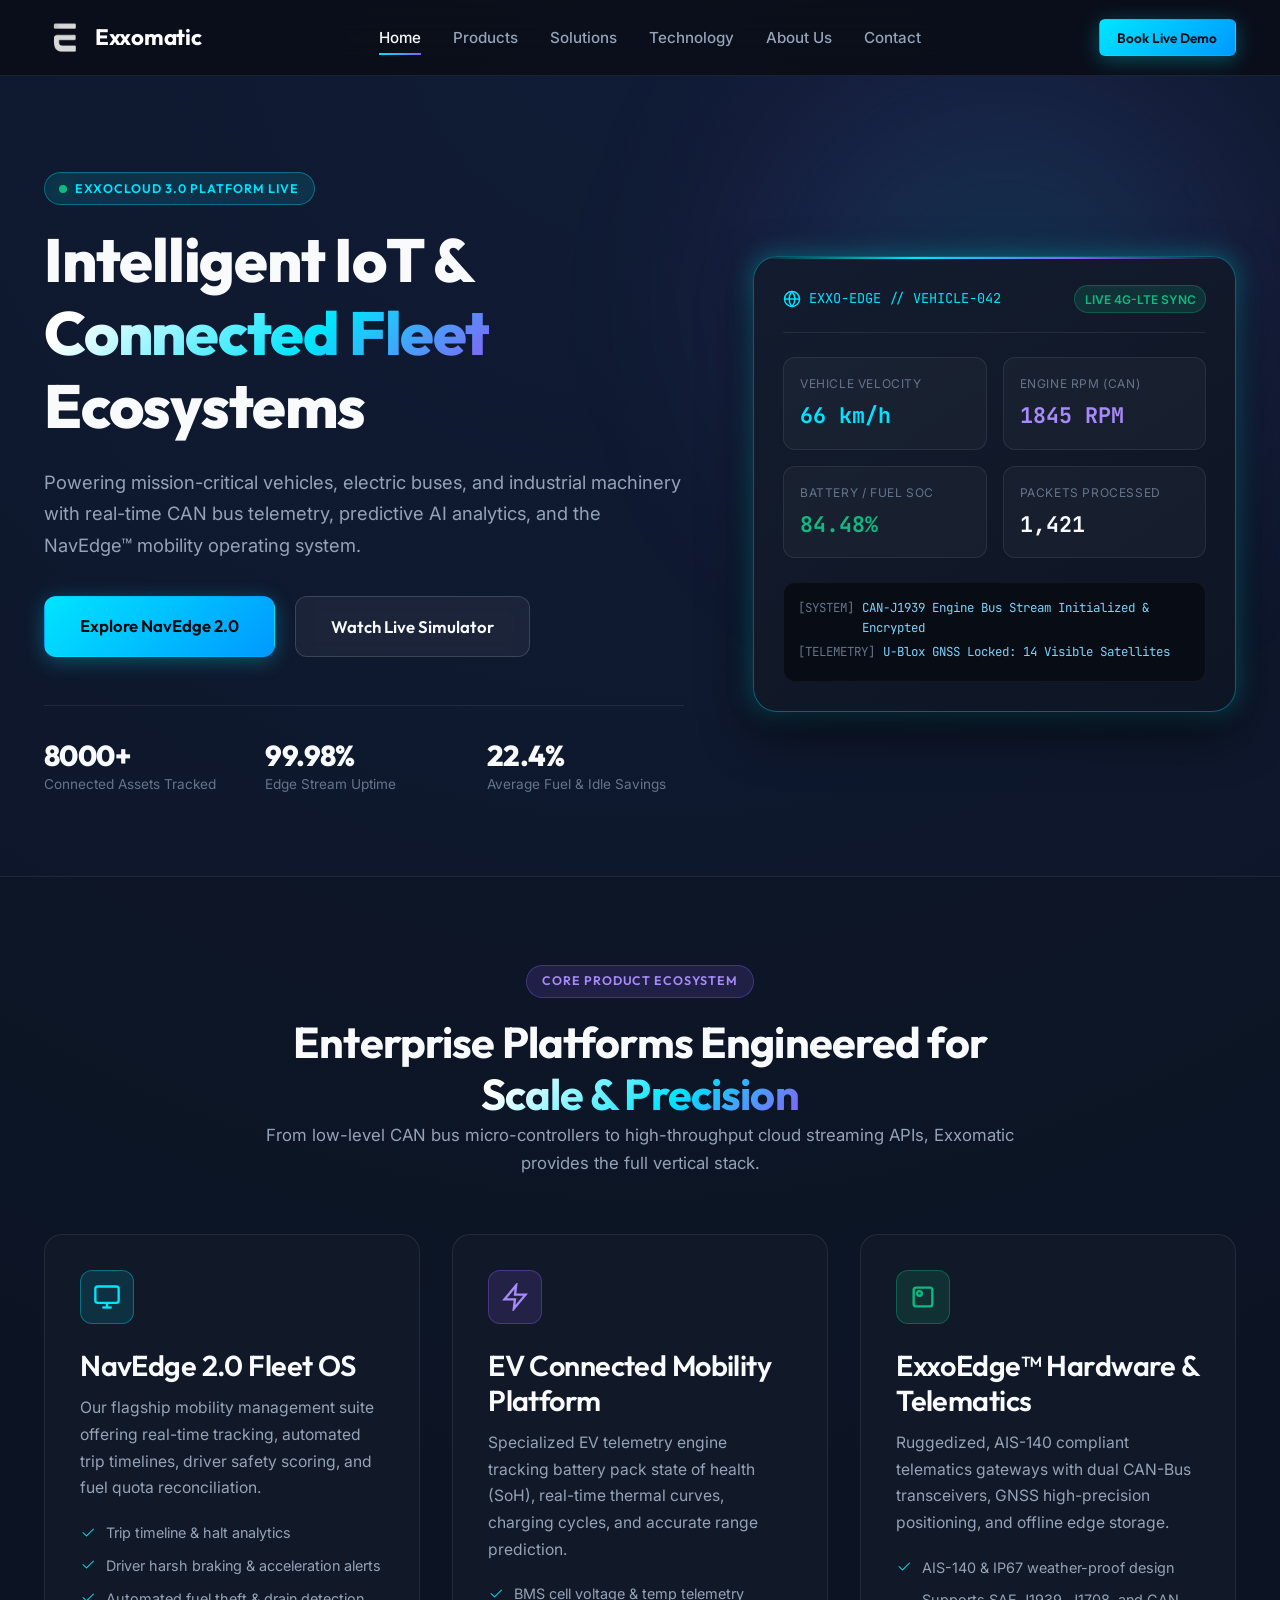
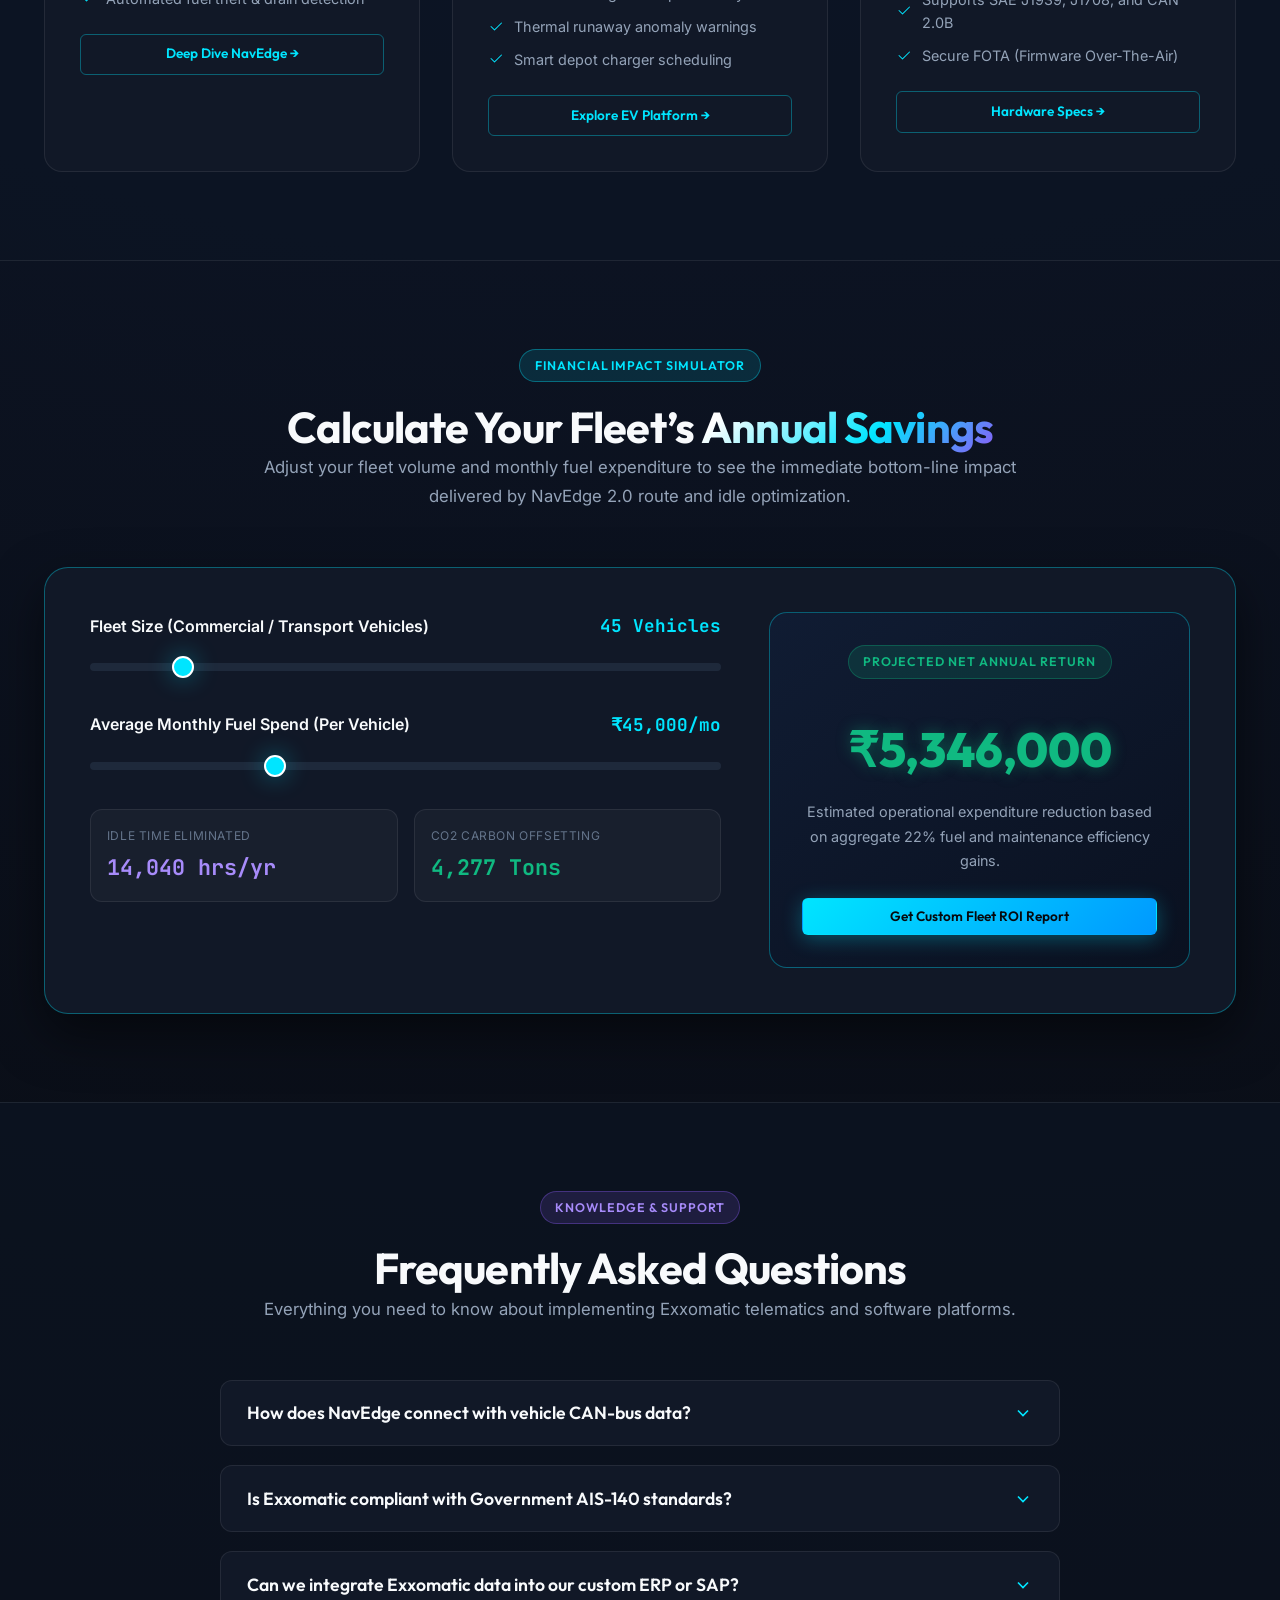
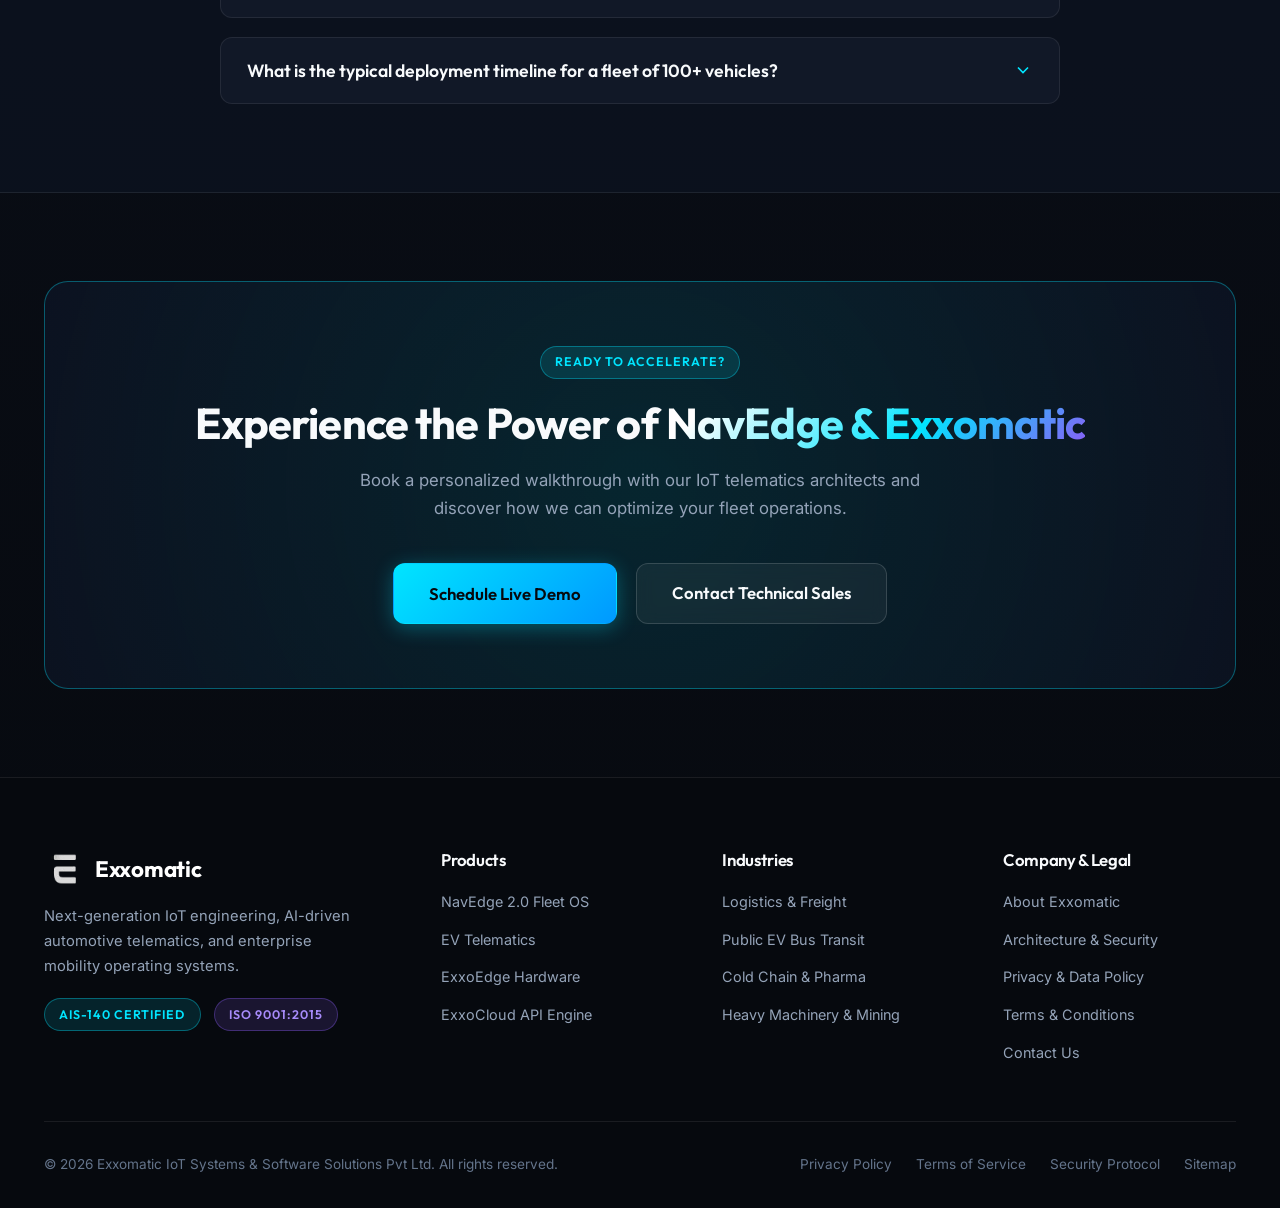
==== commit bda878ba: "Fixed the url issus and pages" ====
--- a/index.html
+++ b/index.html
@@ -7,7 +7,7 @@
   <meta name="description" content="Exxomatic delivers enterprise-grade IoT edge systems, AI-driven fleet telematics, NavEdge 2.0 operating system, and connected mobility software.">
   <meta name="keywords" content="Exxomatic, NavEdge, fleet management, IoT telematics, EV tracking, CAN bus diagnostics, mobility analytics">
   <meta name="author" content="Exxomatic IoT Systems &amp; Software Solutions Pvt Ltd">
-  <link rel="canonical" href="index.html">
+  <link rel="canonical" href="https://exxomatic.in/">
   <link rel="sitemap" type="application/xml" title="Sitemap" href="sitemap.xml">
   <link rel="alternate" type="text/markdown" title="AI Agent Context" href="llms.txt">
   
@@ -51,51 +51,7 @@
 </head>
 <body>
 
-  <!-- Site Header -->
-  <header class="site-header">
-    <div class="container header-container">
-      <a href="index.html" class="brand-logo" aria-label="Exxomatic Home">
-        <img src="images/mainlogo.png" alt="Exxomatic Logo" width="38" height="38">
-        <span class="brand-logo-text">Exxomatic</span>
-      </a>
-
-      <!-- Desktop Nav -->
-      <nav aria-label="Main Navigation">
-        <ul class="nav-menu">
-          <li><a href="index.html" class="nav-link active">Home</a></li>
-          <li><a href="products.html" class="nav-link">Products</a></li>
-          <li><a href="solutions.html" class="nav-link">Solutions</a></li>
-          <li><a href="technology.html" class="nav-link">Technology</a></li>
-          <li><a href="about.html" class="nav-link">About Us</a></li>
-          <li><a href="contact.html" class="nav-link">Contact</a></li>
-        </ul>
-      </nav>
-
-      <div class="header-actions">
-        <button class="btn btn-primary btn-sm header-cta" data-open-modal="demoModal">Book Live Demo</button>
-        <button class="mobile-toggle" id="mobileToggleBtn" aria-label="Open navigation menu" aria-expanded="false">
-          <svg width="24" height="24" fill="none" stroke="currentColor" stroke-width="2" viewBox="0 0 24 24">
-            <line x1="3" y1="12" x2="21" y2="12"></line>
-            <line x1="3" y1="6" x2="21" y2="6"></line>
-            <line x1="3" y1="18" x2="21" y2="18"></line>
-          </svg>
-        </button>
-      </div>
-    </div>
-  </header>
-
-  <!-- Mobile Drawer -->
-  <div class="mobile-drawer" id="mobileDrawer" aria-label="Mobile Navigation">
-    <ul class="mobile-nav-list">
-      <li><a href="index.html" class="mobile-nav-link active">Home <span>&rarr;</span></a></li>
-      <li><a href="products.html" class="mobile-nav-link">Products <span>&rarr;</span></a></li>
-      <li><a href="solutions.html" class="mobile-nav-link">Solutions <span>&rarr;</span></a></li>
-      <li><a href="technology.html" class="mobile-nav-link">Technology <span>&rarr;</span></a></li>
-      <li><a href="about.html" class="mobile-nav-link">About Us <span>&rarr;</span></a></li>
-      <li><a href="contact.html" class="mobile-nav-link">Contact <span>&rarr;</span></a></li>
-    </ul>
-    <button class="btn btn-primary btn-lg" style="width: 100%;" data-open-modal="demoModal">Request Platform Demo</button>
-  </div>
+  <div id="site-header"></div>
 
   <main>
     <!-- HERO SECTION -->
@@ -113,7 +69,7 @@
             Powering mission-critical vehicles, electric buses, and industrial machinery with real-time CAN bus telemetry, predictive AI analytics, and the NavEdge&trade; mobility operating system.
           </p>
           <div class="hero-cta-group">
-            <a href="products.html" class="btn btn-primary btn-lg">Explore NavEdge 2.0</a>
+            <a href="/products" class="btn btn-primary btn-lg">Explore NavEdge 2.0</a>
             <button class="btn btn-secondary btn-lg" data-open-modal="demoModal">Watch Live Simulator</button>
           </div>
 
@@ -213,7 +169,7 @@
                 Automated fuel theft &amp; drain detection
               </li>
             </ul>
-            <a href="products.html#navedge" class="btn btn-outline btn-sm" style="margin-top: 1.5rem; width: 100%;">Deep Dive NavEdge &rarr;</a>
+            <a href="/products#navedge" class="btn btn-outline btn-sm" style="margin-top: 1.5rem; width: 100%;">Deep Dive NavEdge &rarr;</a>
           </div>
 
           <!-- Card 2: EV Telematics -->
@@ -239,7 +195,7 @@
                 Smart depot charger scheduling
               </li>
             </ul>
-            <a href="products.html#ev" class="btn btn-outline btn-sm" style="margin-top: 1.5rem; width: 100%;">Explore EV Platform &rarr;</a>
+            <a href="/products#ev" class="btn btn-outline btn-sm" style="margin-top: 1.5rem; width: 100%;">Explore EV Platform &rarr;</a>
           </div>
 
           <!-- Card 3: ExxoEdge IoT Hardware -->
@@ -269,7 +225,7 @@
                 Secure FOTA (Firmware Over-The-Air)
               </li>
             </ul>
-            <a href="products.html#hardware" class="btn btn-outline btn-sm" style="margin-top: 1.5rem; width: 100%;">Hardware Specs &rarr;</a>
+            <a href="/products#hardware" class="btn btn-outline btn-sm" style="margin-top: 1.5rem; width: 100%;">Hardware Specs &rarr;</a>
           </div>
         </div>
       </div>
@@ -394,120 +350,16 @@
           <p style="max-width: 620px; margin: 0 auto 2.5rem auto;">Book a personalized walkthrough with our IoT telematics architects and discover how we can optimize your fleet operations.</p>
           <div style="display: flex; justify-content: center; gap: 1.2rem; flex-wrap: wrap;">
             <button class="btn btn-primary btn-lg" data-open-modal="demoModal">Schedule Live Demo</button>
-            <a href="contact.html" class="btn btn-secondary btn-lg">Contact Technical Sales</a>
+            <a href="/contact" class="btn btn-secondary btn-lg">Contact Technical Sales</a>
           </div>
         </div>
       </div>
     </section>
   </main>
 
-  <!-- Site Footer -->
-  <footer class="site-footer">
-    <div class="container">
-      <div class="footer-grid">
-        <div class="footer-brand">
-          <a href="index.html" class="brand-logo" aria-label="Exxomatic Home">
-            <img src="images/mainlogo.png" alt="Exxomatic Logo" width="38" height="38">
-            <span class="brand-logo-text">Exxomatic</span>
-          </a>
-          <p>Next-generation IoT engineering, AI-driven automotive telematics, and enterprise mobility operating systems.</p>
-          <div style="margin-top: 1.2rem; display: flex; gap: 0.8rem;">
-            <span class="badge badge-cyan" style="margin-bottom: 0;">AIS-140 CERTIFIED</span>
-            <span class="badge badge-purple" style="margin-bottom: 0;">ISO 9001:2015</span>
-          </div>
-        </div>
-
-        <div class="footer-col">
-          <h4>Products</h4>
-          <ul class="footer-links">
-            <li><a href="products.html#navedge">NavEdge 2.0 Fleet OS</a></li>
-            <li><a href="products.html#ev">EV Telematics</a></li>
-            <li><a href="products.html#hardware">ExxoEdge Hardware</a></li>
-            <li><a href="products.html#cloud">ExxoCloud API Engine</a></li>
-          </ul>
-        </div>
-
-        <div class="footer-col">
-          <h4>Industries</h4>
-          <ul class="footer-links">
-            <li><a href="solutions.html#logistics">Logistics &amp; Freight</a></li>
-            <li><a href="solutions.html#transit">Public EV Bus Transit</a></li>
-            <li><a href="solutions.html#coldchain">Cold Chain &amp; Pharma</a></li>
-            <li><a href="solutions.html#heavy">Heavy Machinery &amp; Mining</a></li>
-          </ul>
-        </div>
-
-        <div class="footer-col">
-          <h4>Company &amp; Legal</h4>
-          <ul class="footer-links">
-            <li><a href="about.html">About Exxomatic</a></li>
-            <li><a href="technology.html">Architecture &amp; Security</a></li>
-            <li><a href="privacy.html">Privacy &amp; Data Policy</a></li>
-            <li><a href="terms.html">Terms &amp; Conditions</a></li>
-            <li><a href="contact.html">Contact Us</a></li>
-          </ul>
-        </div>
-      </div>
-
-      <div class="footer-bottom">
-        <div>&copy; 2026 Exxomatic IoT Systems &amp; Software Solutions Pvt Ltd. All rights reserved.</div>
-        <div style="display: flex; gap: 1.5rem;">
-          <a href="privacy.html">Privacy Policy</a>
-          <a href="terms.html">Terms of Service</a>
-          <a href="technology.html">Security Protocol</a>
-          <a href="sitemap.xml">Sitemap</a>
-        </div>
-      </div>
-    </div>
-  </footer>
-
-  <!-- Book Demo Modal -->
-  <div class="modal-overlay" id="demoModal" aria-hidden="true" role="dialog" aria-modal="true" aria-labelledby="modalTitle">
-    <div class="modal-card">
-      <button class="modal-close-btn modal-close-trigger" aria-label="Close modal">
-        <svg width="24" height="24" viewBox="0 0 24 24" fill="none" stroke="currentColor" stroke-width="2">
-          <line x1="18" y1="6" x2="6" y2="18"></line>
-          <line x1="6" y1="6" x2="18" y2="18"></line>
-        </svg>
-      </button>
-
-      <div class="badge badge-cyan">Exxomatic Platform Preview</div>
-      <h3 id="modalTitle" style="margin-bottom: 0.5rem;">Schedule a Live Demonstration</h3>
-      <p style="font-size: 0.92rem; margin-bottom: 1.5rem;">Experience real-time vehicle CAN telemetry, driver scorecards, and live route optimization with our solution architect.</p>
-
-      <form class="validated-form" id="demoForm">
-        <div class="form-group">
-          <label class="form-label" for="demoName">Full Name</label>
-          <input type="text" class="form-control" id="demoName" name="name" placeholder="e.g. Rajesh Kumar" required>
-        </div>
-
-        <div class="form-row">
-          <div class="form-group">
-            <label class="form-label" for="demoEmail">Business Email</label>
-            <input type="email" class="form-control" id="demoEmail" name="email" placeholder="name@company.com" required>
-          </div>
-          <div class="form-group">
-            <label class="form-label" for="demoPhone">Contact Phone (Optional)</label>
-            <input type="tel" class="form-control" id="demoPhone" name="phone" placeholder="Optional contact number">
-          </div>
-        </div>
-
-        <div class="form-group">
-          <label class="form-label" for="demoFleet">Fleet Size</label>
-          <select class="form-control" id="demoFleet" name="fleet">
-            <option value="1-20">1 - 20 Vehicles</option>
-            <option value="21-100" selected>21 - 100 Vehicles</option>
-            <option value="101-500">101 - 500 Vehicles</option>
-            <option value="500+">500+ Vehicles (Enterprise)</option>
-          </select>
-        </div>
-
-        <button type="submit" class="btn btn-primary" style="width: 100%; margin-top: 1rem;">Confirm Demo Reservation</button>
-        <div class="form-feedback" role="alert"></div>
-      </form>
-    </div>
-  </div>
-
+  <div id="site-footer"></div>
+
+  <script src="js/layout.js"></script>
   <script src="js/main.js"></script>
 </body>
 </html>
--- a/css/style.css
+++ b/css/style.css
@@ -1132,8 +1132,13 @@
   color: var(--text-secondary);
 }
 
-.footer-links a:hover {
+.footer-links a:hover,
+.site-footer a.active {
   color: var(--cyan-primary);
+}
+
+.site-footer .footer-bottom a.active {
+  font-weight: 600;
 }
 
 .footer-bottom {
